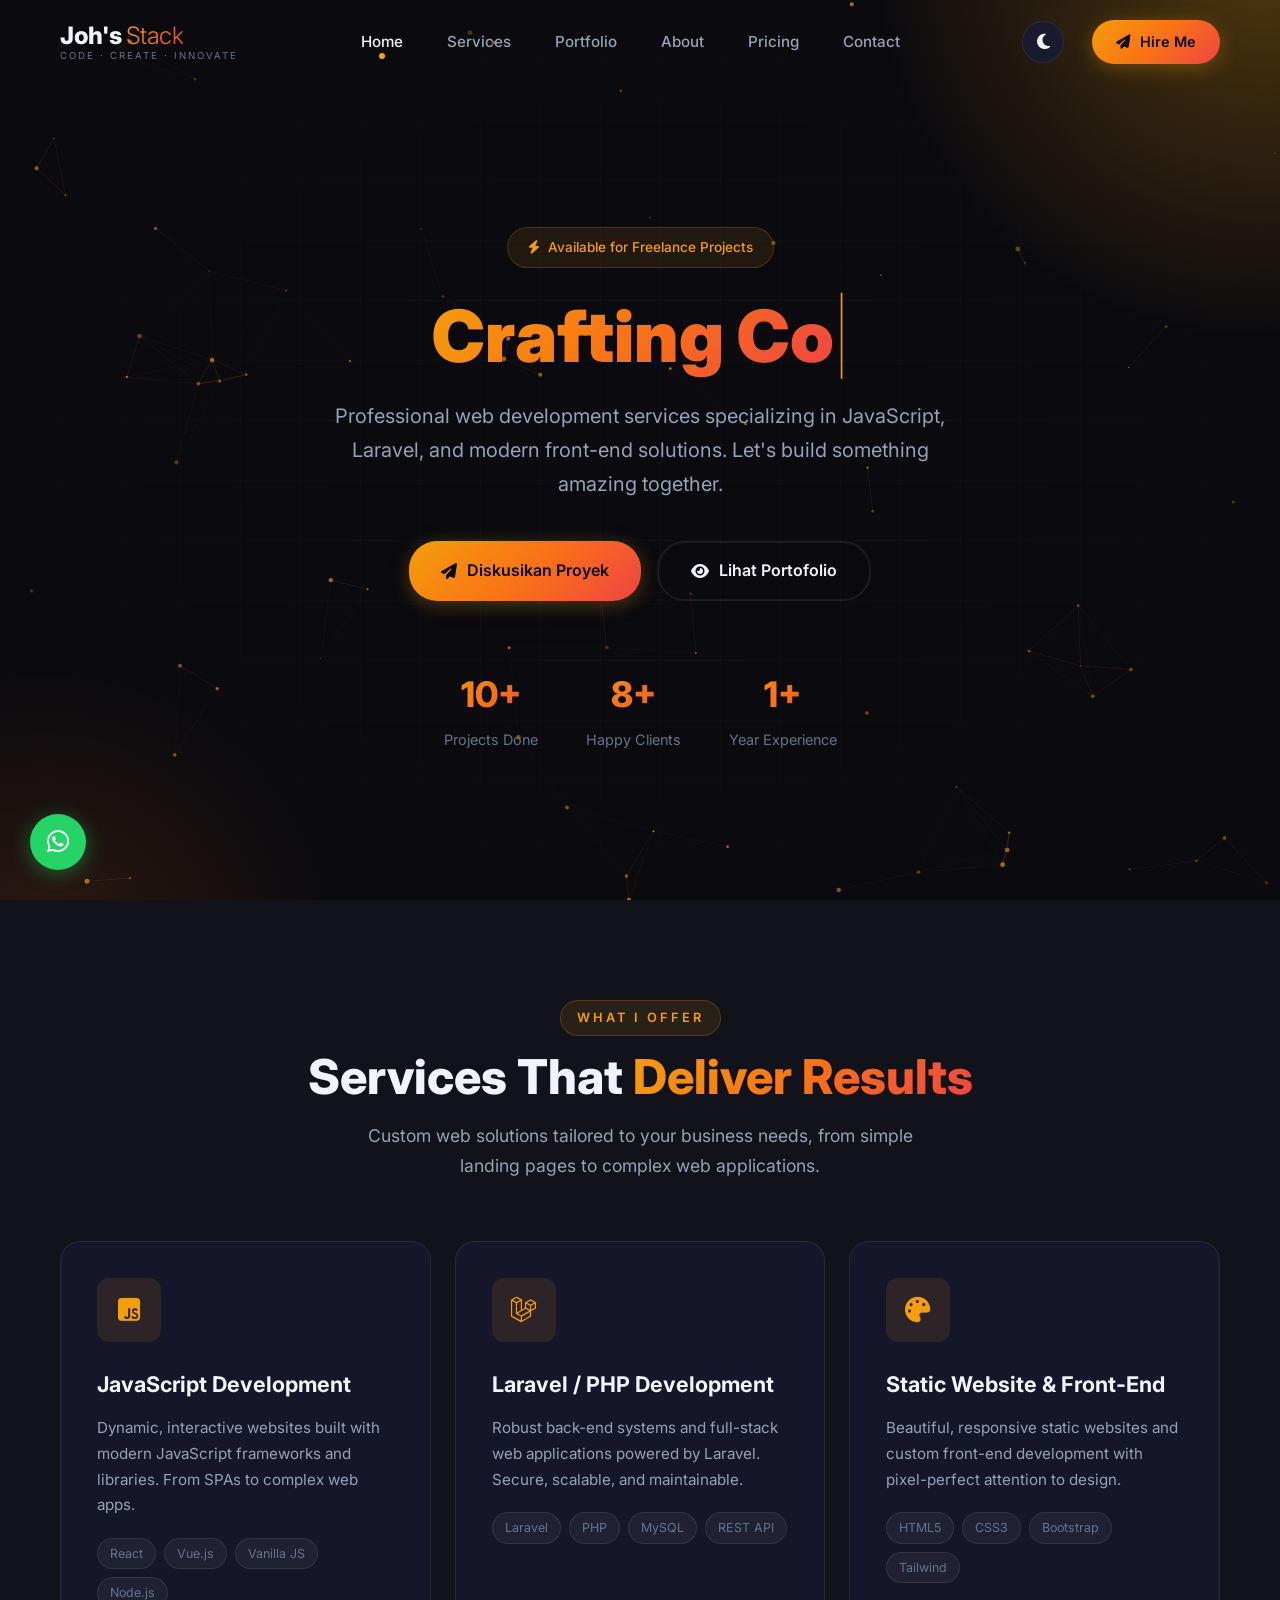
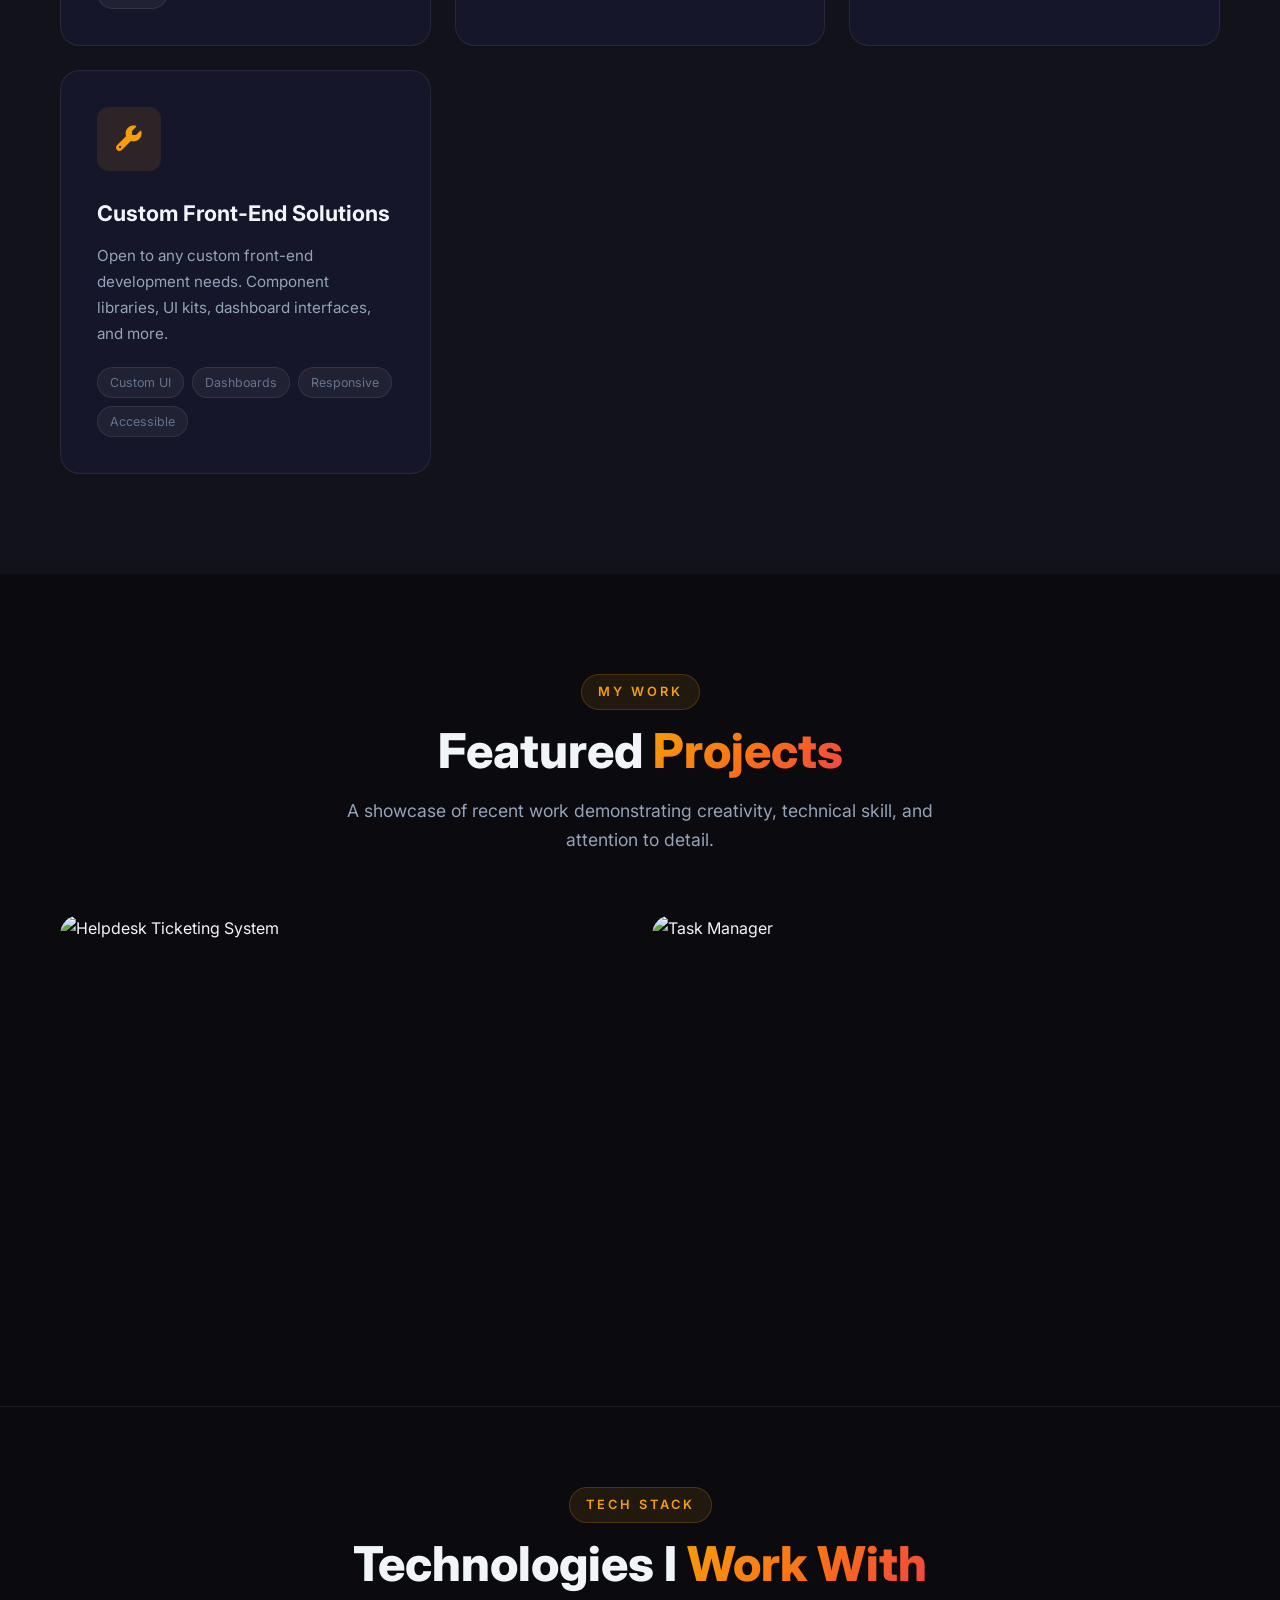
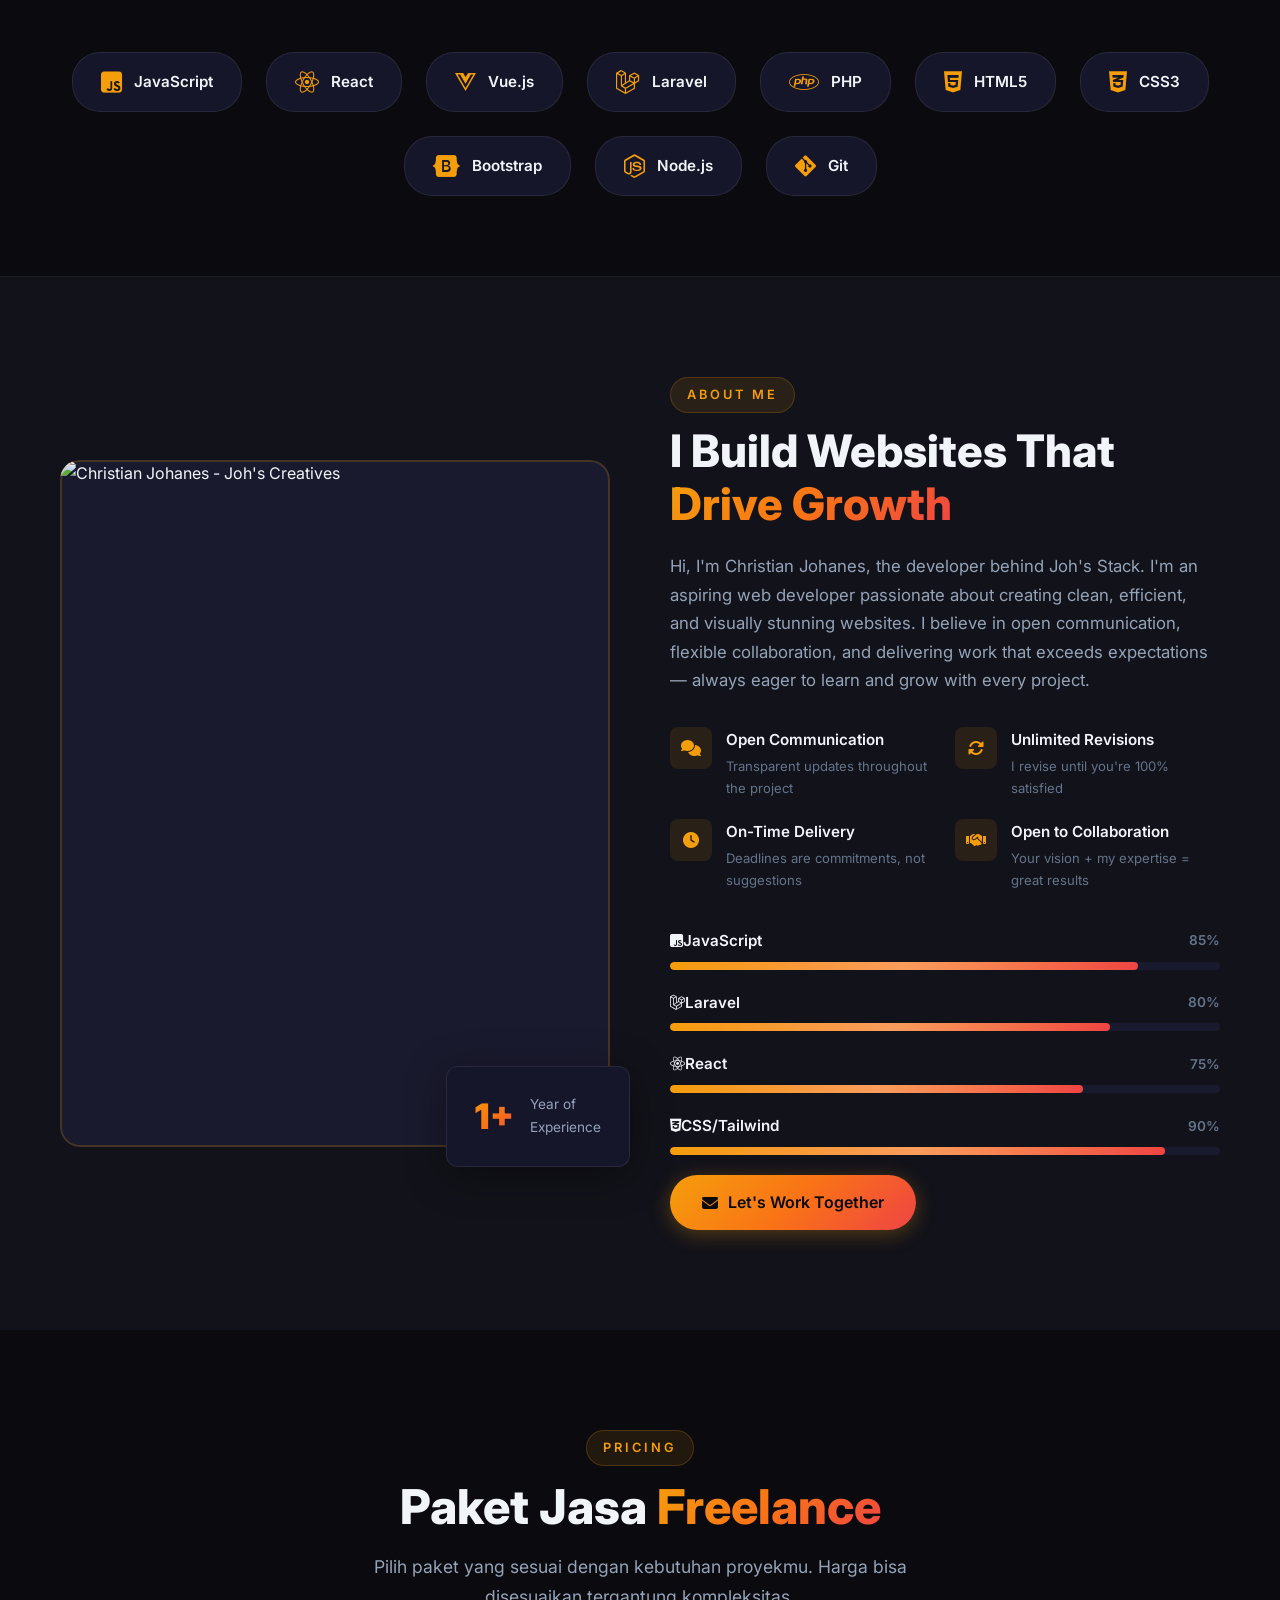
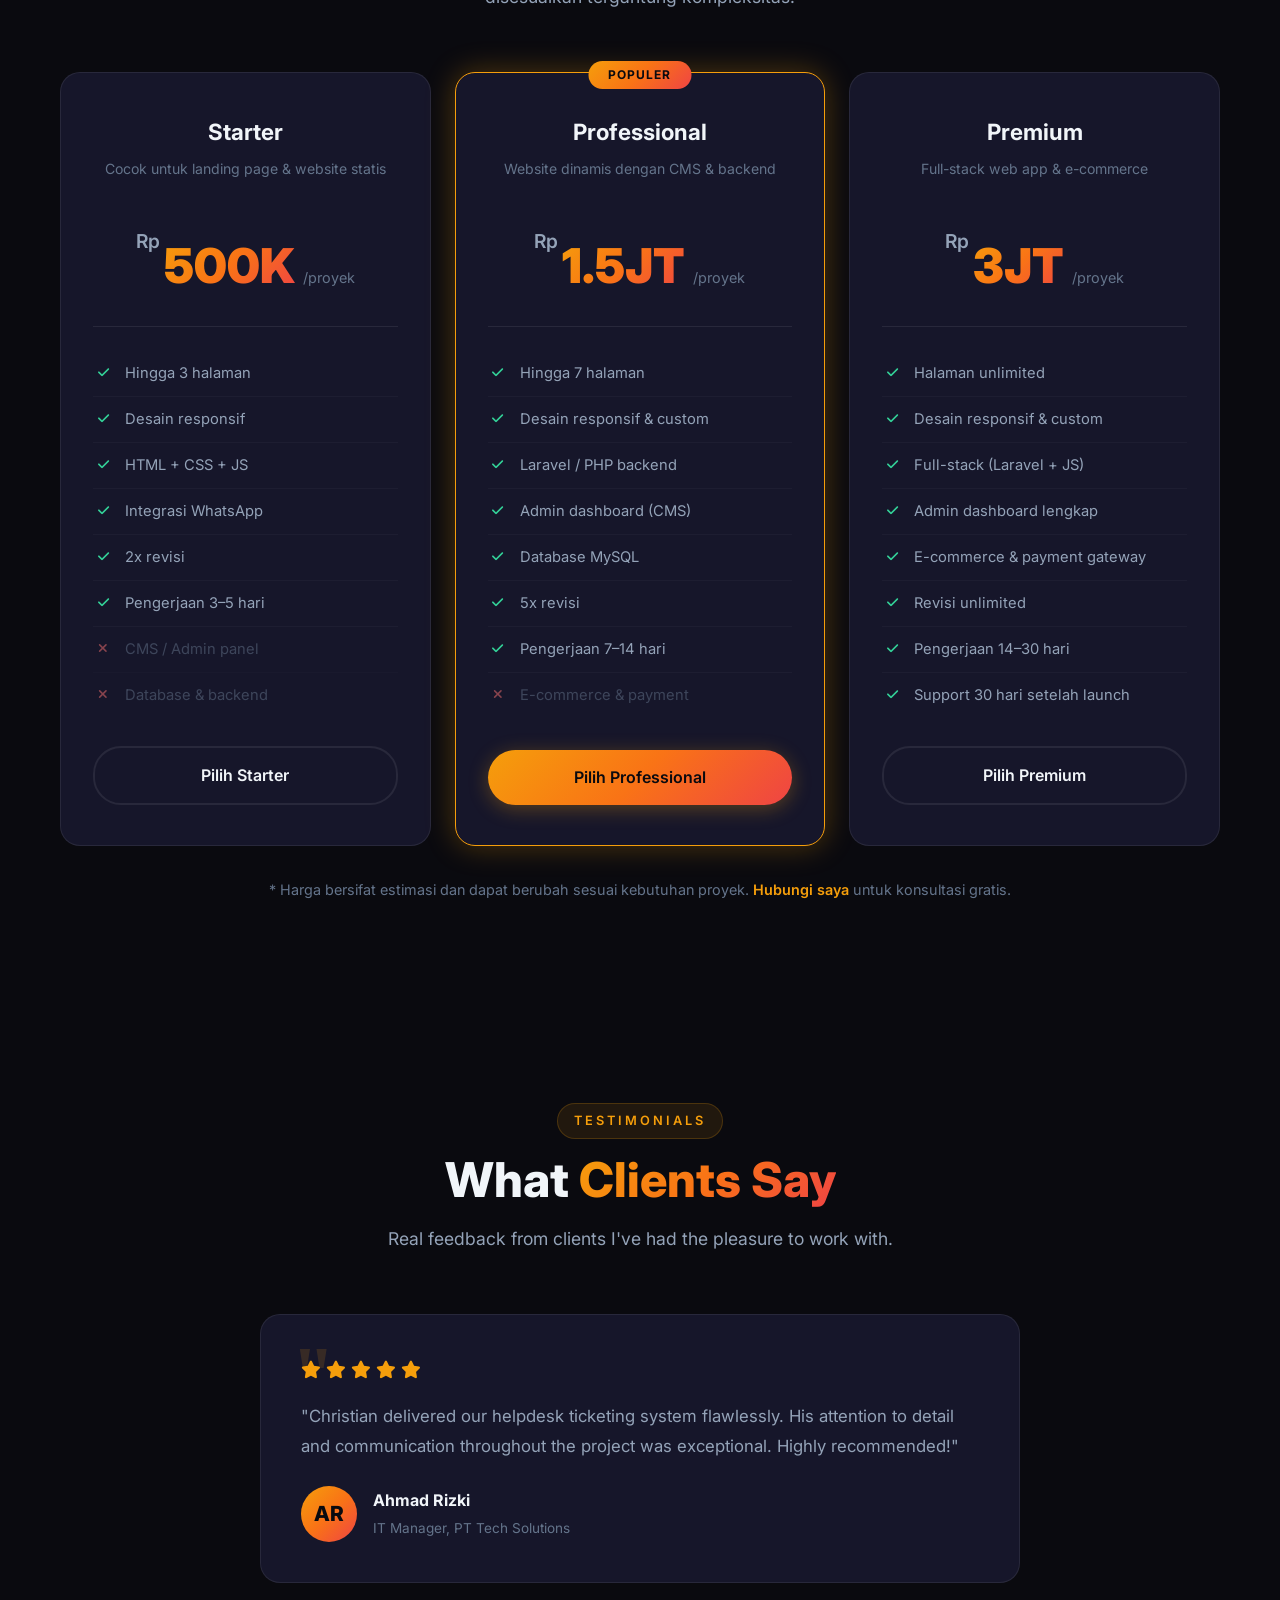
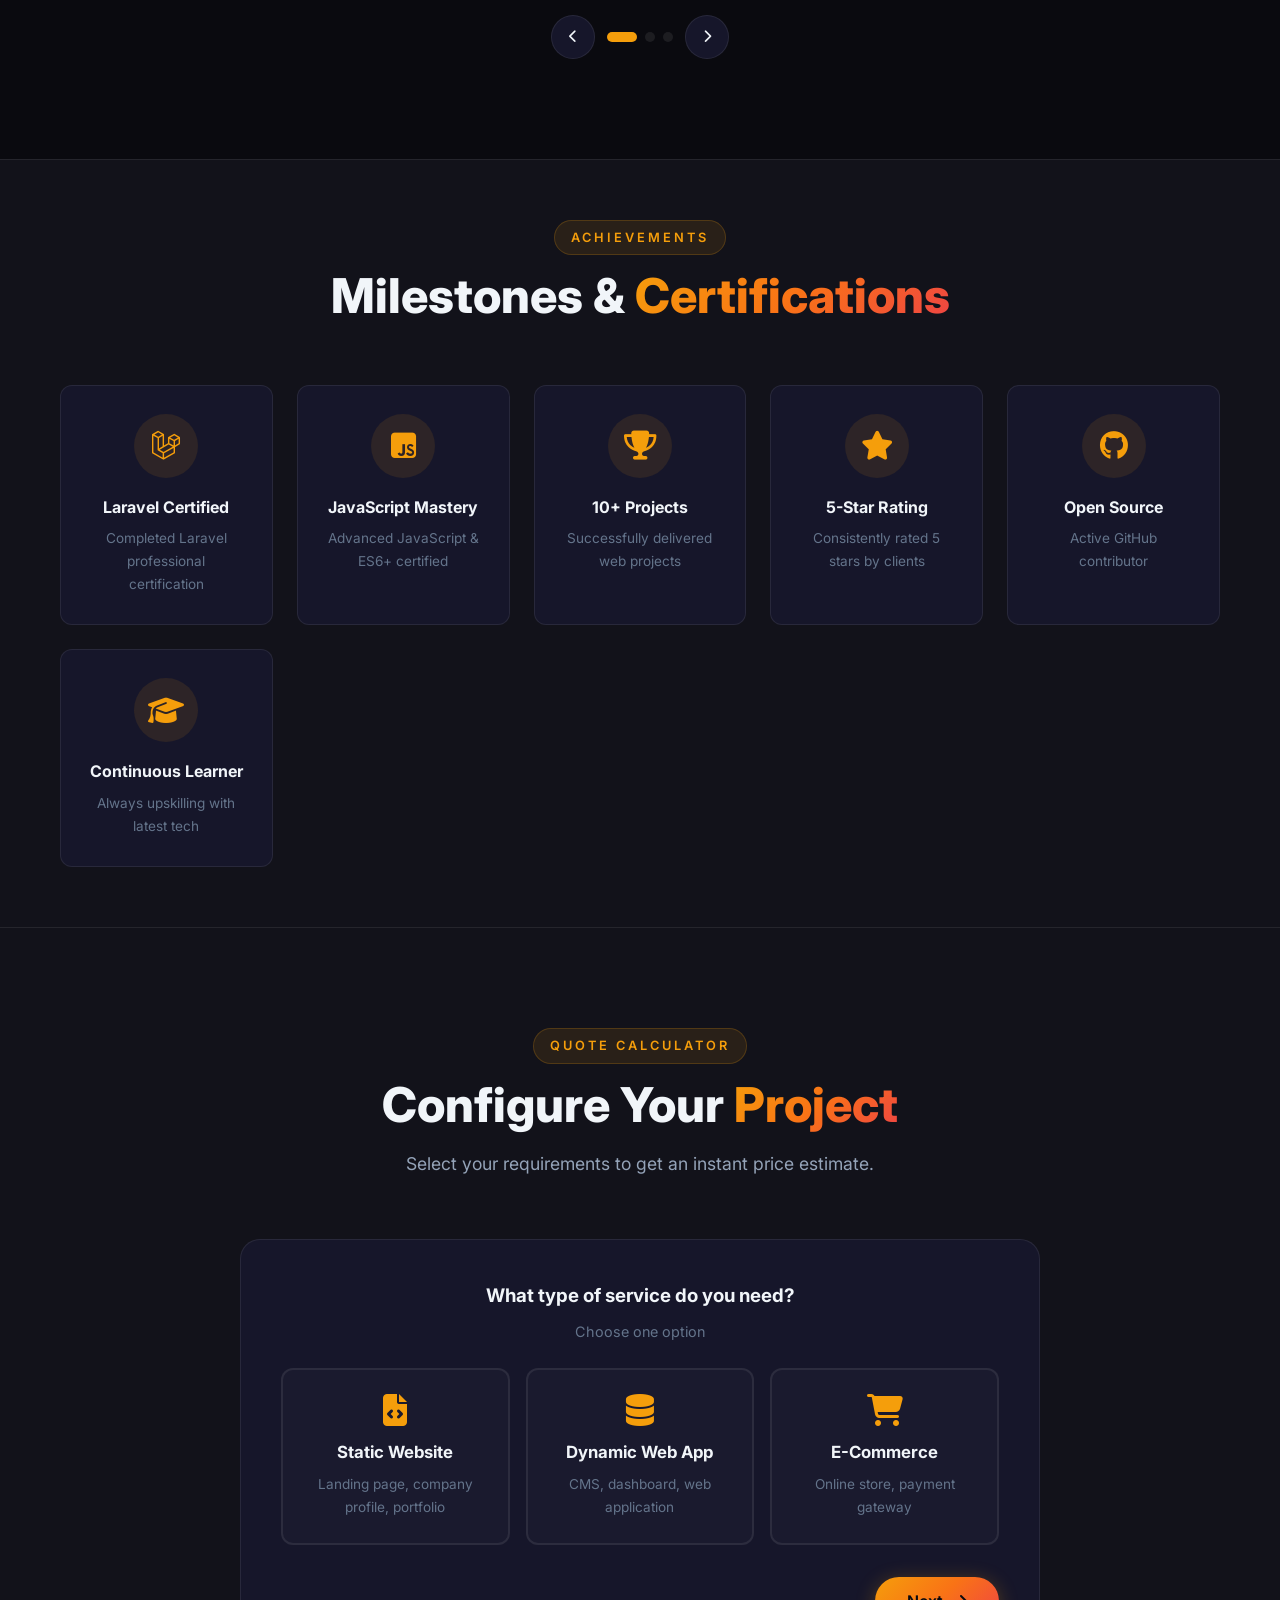
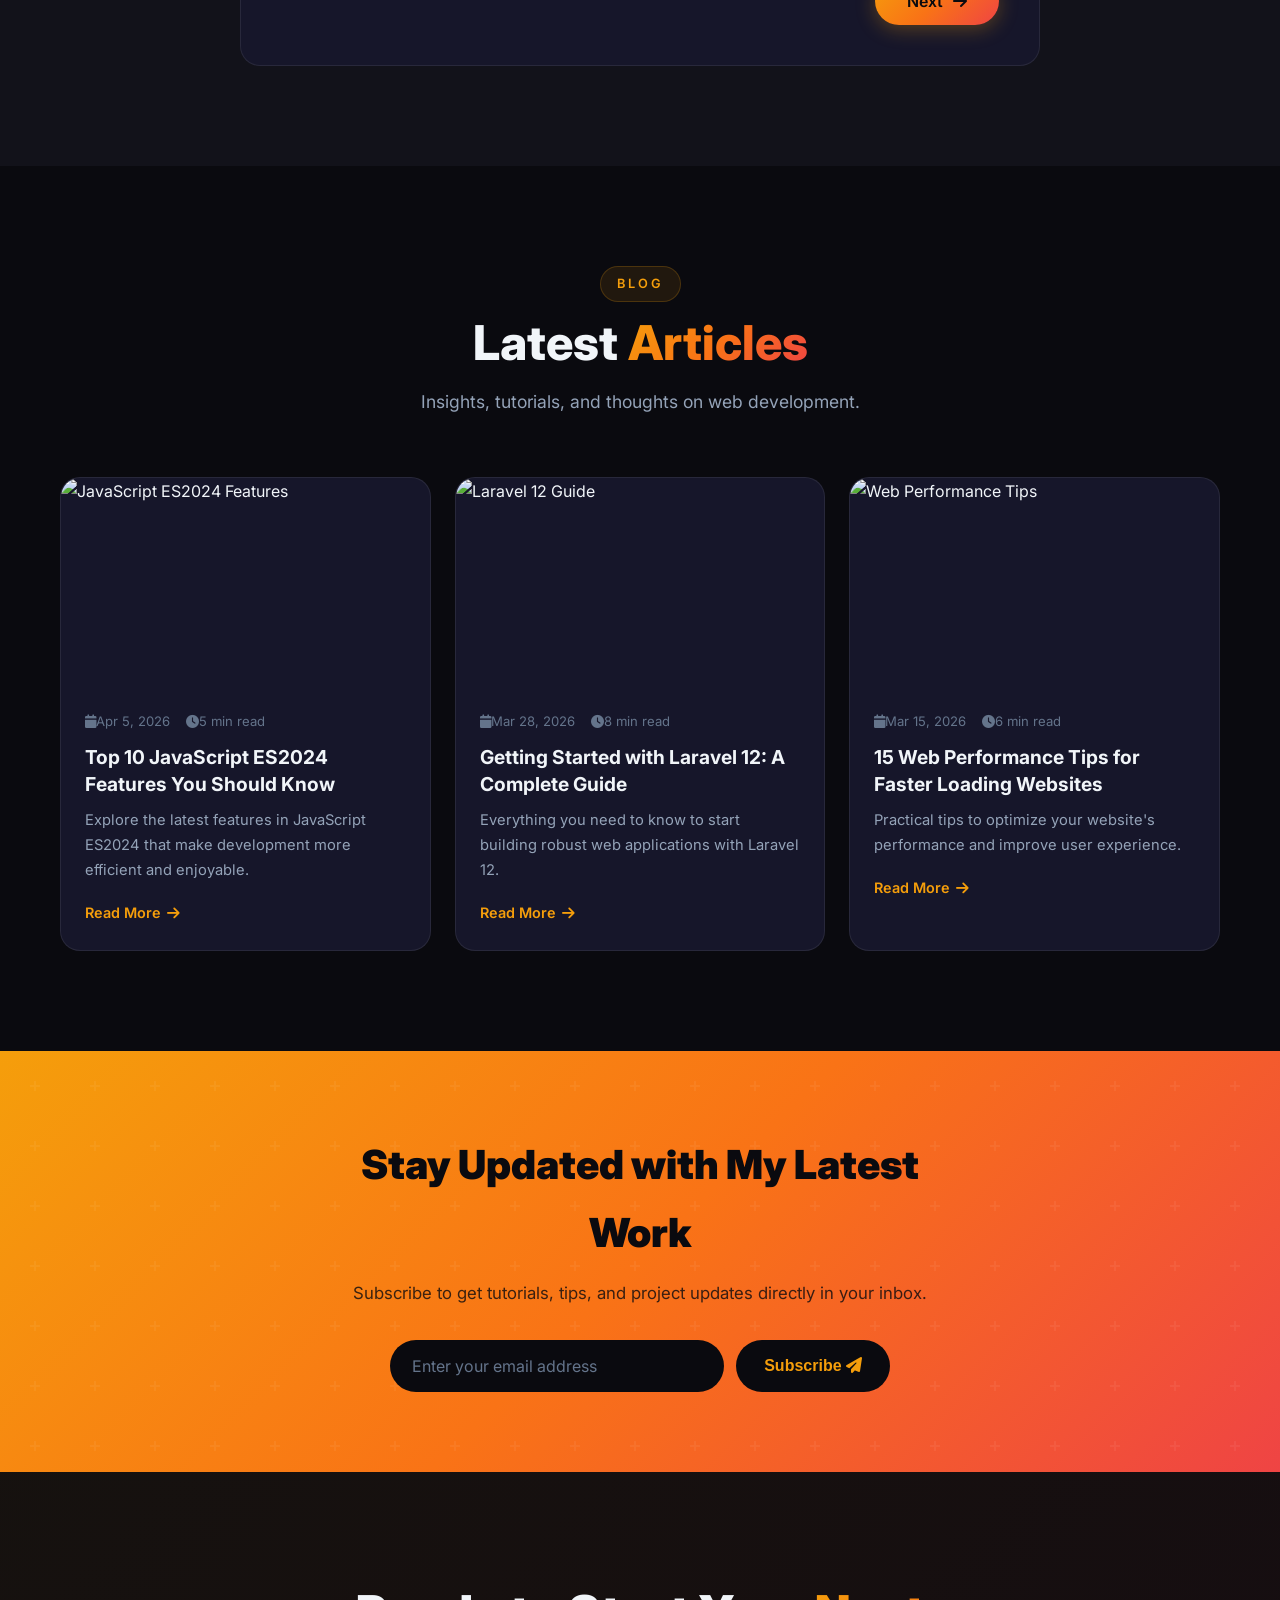
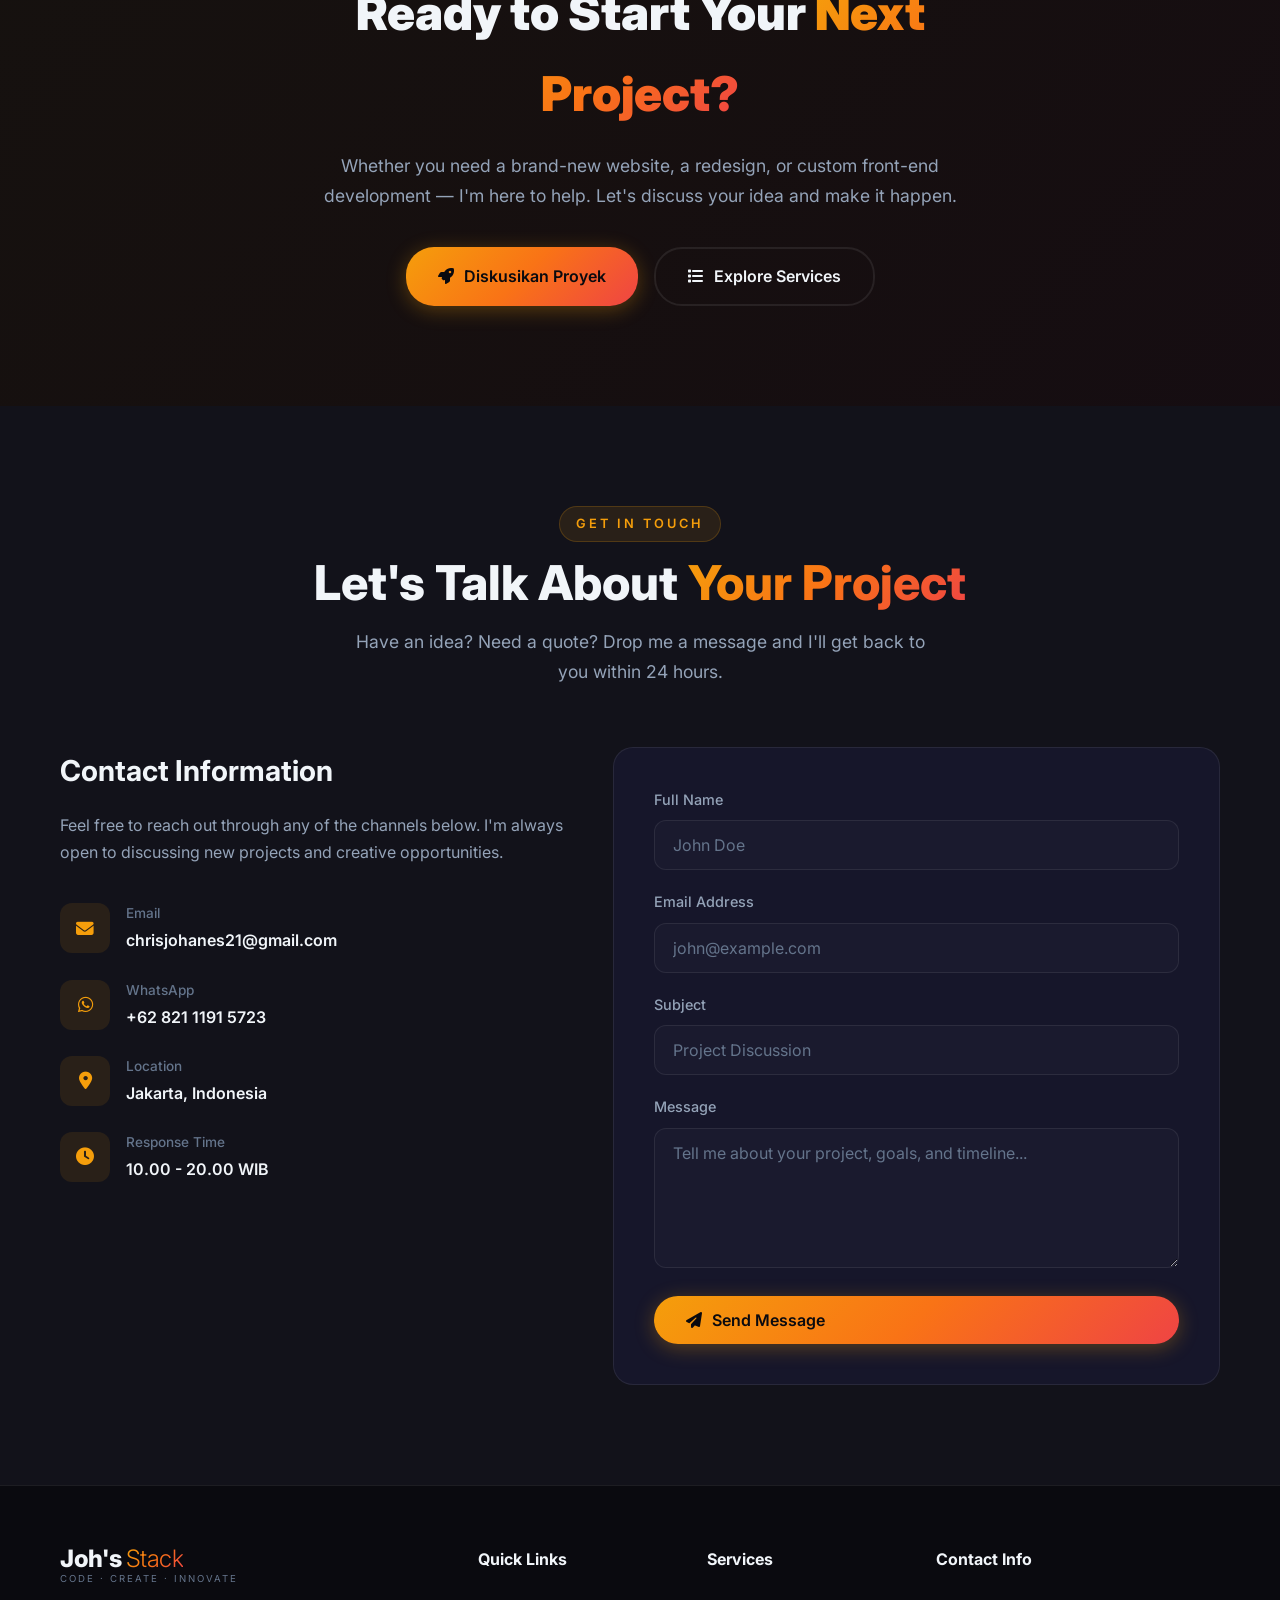
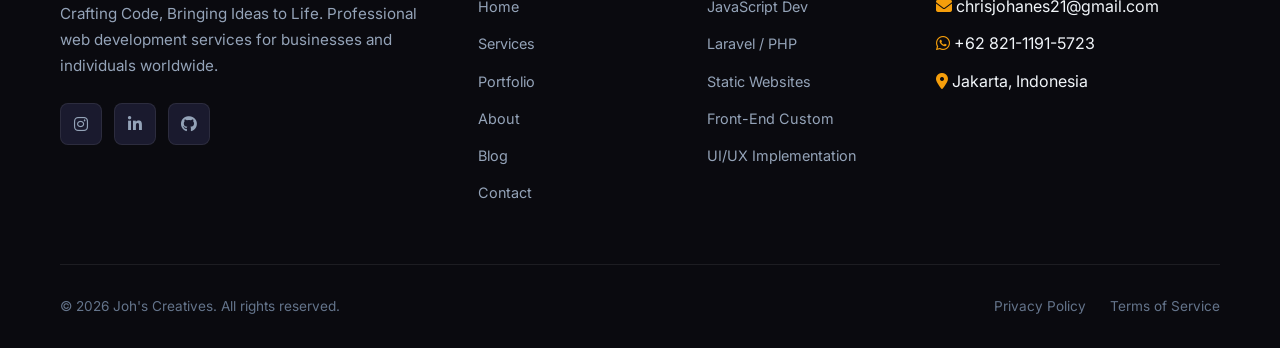
==== index.html @ f7feb5d0 "docs: update README to match current website features" ====
<!DOCTYPE html>
<html lang="en">
<head>
  <meta charset="UTF-8">
  <meta name="viewport" content="width=device-width, initial-scale=1.0">
  <title>Joh's Stack | Crafting Code, Bringing Ideas to Life</title>
  <link rel="icon" type="image/jpeg" href="Joh's Stack.jpg">
  
  <!-- SEO Meta Tags -->
  <meta name="description" content="Professional freelance web developer specializing in JavaScript, Laravel, PHP, HTML, CSS. Custom web solutions, responsive design, and full-stack development.">
  <meta name="keywords" content="web developer, javascript developer, laravel developer, php developer, freelance web developer, frontend developer, fullstack developer, jakarta">
  <meta name="author" content="Christian Johanes">
  <meta name="robots" content="index, follow">
  <link rel="canonical" href="https://johstack.com/">
  
  <!-- Open Graph Tags -->
  <meta property="og:type" content="website">
  <meta property="og:title" content="Joh's Stack | Professional Web Development Services">
  <meta property="og:description" content="Professional freelance web developer specializing in JavaScript, Laravel, PHP. Let's build something amazing together.">
  <meta property="og:image" content="https://johstack.com/Joh's Stack.jpg">
  <meta property="og:url" content="https://johstack.com/">
  <meta property="og:site_name" content="Joh's Stack">
  
  <!-- Twitter Card Tags -->
  <meta name="twitter:card" content="summary_large_image">
  <meta name="twitter:title" content="Joh's Stack | Professional Web Development Services">
  <meta name="twitter:description" content="Professional freelance web developer specializing in JavaScript, Laravel, PHP.">
  <meta name="twitter:image" content="https://johstack.com/Joh's Stack.jpg">
  
  <!-- Performance: Preload Critical Resources -->
  <link rel="preload" href="https://fonts.googleapis.com/css2?family=Inter:wght@300;400;500;600;700;800;900&family=Fira+Code:wght@400;500&display=swap" as="style">
  <link rel="preconnect" href="https://fonts.googleapis.com">
  <link rel="preconnect" href="https://fonts.gstatic.com" crossorigin>
  <link href="https://fonts.googleapis.com/css2?family=Inter:wght@300;400;500;600;700;800;900&family=Fira+Code:wght@400;500;600&display=swap" rel="stylesheet">
  <link rel="stylesheet" href="https://cdnjs.cloudflare.com/ajax/libs/font-awesome/6.5.1/css/all.min.css">
  
  <!-- Schema.org Structured Data -->
  <script type="application/ld+json">
  {
    "@context": "https://schema.org",
    "@type": "ProfessionalService",
    "name": "Joh's Stack",
    "description": "Professional web development services specializing in JavaScript, Laravel, and modern front-end solutions.",
    "url": "https://johstack.com/",
    "image": "https://johstack.com/Joh's Stack.jpg",
    "founder": {
      "@type": "Person",
      "name": "Christian Johanes"
    },
    "address": {
      "@type": "PostalAddress",
      "addressLocality": "Jakarta",
      "addressCountry": "ID"
    },
    "priceRange": "Rp500K - Rp3M+",
    "serviceType": ["Web Development", "JavaScript Development", "Laravel Development", "PHP Development"]
  }
  </script>
  
  <style>
    /* ========== PAGE LOADER ========== */
    .page-loader {
      position: fixed;
      inset: 0;
      background: var(--bg-primary);
      z-index: 99999;
      display: flex;
      align-items: center;
      justify-content: center;
      transition: opacity 0.5s ease, visibility 0.5s ease;
    }
    
    .page-loader.fade-out {
      opacity: 0;
      visibility: hidden;
    }
    
    .loader-spinner {
      width: 50px;
      height: 50px;
      border: 3px solid var(--border-color);
      border-top-color: var(--accent-primary);
      border-radius: 50%;
      animation: spin 0.8s linear infinite;
    }
    
    @keyframes spin {
      to { transform: rotate(360deg); }
    }
    
    /* ========== PROGRESS BAR ========== */
    .progress-bar {
      position: fixed;
      top: 0;
      left: 0;
      width: 0%;
      height: 3px;
      background: var(--accent-gradient);
      z-index: 10000;
      transition: width 0.3s ease;
    }
    /* ========== CSS VARIABLES ========== */
    :root {
      --bg-primary: #0a0a0f;
      --bg-secondary: #12121a;
      --bg-tertiary: #1a1a2e;
      --bg-card: #16162a;
      --accent-primary: #f59e0b;
      --accent-secondary: #f97316;
      --accent-gradient: linear-gradient(135deg, #f59e0b 0%, #f97316 50%, #ef4444 100%);
      --accent-glow: rgba(245, 158, 11, 0.3);
      --text-primary: #f1f5f9;
      --text-secondary: #94a3b8;
      --text-muted: #64748b;
      --border-color: rgba(255, 255, 255, 0.08);
      --border-hover: rgba(245, 158, 11, 0.4);
      --shadow-sm: 0 4px 20px rgba(0, 0, 0, 0.3);
      --shadow-md: 0 8px 40px rgba(0, 0, 0, 0.4);
      --shadow-lg: 0 20px 60px rgba(0, 0, 0, 0.5);
      --shadow-glow: 0 0 30px var(--accent-glow);
      --radius-sm: 8px;
      --radius-md: 12px;
      --radius-lg: 20px;
      --radius-xl: 28px;
      --transition: all 0.3s cubic-bezier(0.4, 0, 0.2, 1);
    }

    /* ========== LIGHT MODE VARIABLES ========== */
    [data-theme="light"] {
      --bg-primary: #f8f9fa;
      --bg-secondary: #ffffff;
      --bg-tertiary: #f1f3f5;
      --bg-card: #ffffff;
      --text-primary: #212529;
      --text-secondary: #495057;
      --text-muted: #868e96;
      --border-color: rgba(0, 0, 0, 0.1);
      --border-hover: rgba(245, 158, 11, 0.5);
      --shadow-sm: 0 4px 20px rgba(0, 0, 0, 0.08);
      --shadow-md: 0 8px 40px rgba(0, 0, 0, 0.12);
      --shadow-lg: 0 20px 60px rgba(0, 0, 0, 0.15);
    }

    [data-theme="light"] .navbar.scrolled {
      background: rgba(255, 255, 255, 0.98);
    }

    [data-theme="light"] .hero-bg::before {
      opacity: 0.3;
    }

    /* ========== RESET & BASE ========== */
    *, *::before, *::after {
      margin: 0;
      padding: 0;
      box-sizing: border-box;
    }

    html {
      scroll-behavior: smooth;
      scroll-padding-top: 80px;
    }

    body {
      font-family: 'Inter', -apple-system, BlinkMacSystemFont, sans-serif;
      background: var(--bg-primary);
      color: var(--text-primary);
      line-height: 1.7;
      overflow-x: hidden;
    }

    ::selection {
      background: var(--accent-primary);
      color: var(--bg-primary);
    }

    ::-webkit-scrollbar {
      width: 8px;
    }

    ::-webkit-scrollbar-track {
      background: var(--bg-secondary);
    }

    ::-webkit-scrollbar-thumb {
      background: var(--accent-primary);
      border-radius: 4px;
    }

    a {
      text-decoration: none;
      color: inherit;
      transition: var(--transition);
    }

    img {
      max-width: 100%;
      display: block;
    }

    ul {
      list-style: none;
    }

    /* ========== UTILITY CLASSES ========== */
    .container {
      width: 100%;
      max-width: 1200px;
      margin: 0 auto;
      padding: 0 20px;
    }

    .section {
      padding: 100px 0;
    }

    .section-header {
      text-align: center;
      margin-bottom: 60px;
    }

    .section-label {
      display: inline-block;
      font-size: 0.8rem;
      font-weight: 600;
      text-transform: uppercase;
      letter-spacing: 3px;
      color: var(--accent-primary);
      margin-bottom: 12px;
      padding: 6px 16px;
      background: rgba(245, 158, 11, 0.1);
      border: 1px solid rgba(245, 158, 11, 0.2);
      border-radius: 50px;
    }

    .section-title {
      font-size: clamp(2rem, 5vw, 3rem);
      font-weight: 800;
      line-height: 1.2;
      margin-bottom: 16px;
    }

    .section-subtitle {
      font-size: 1.1rem;
      color: var(--text-secondary);
      max-width: 600px;
      margin: 0 auto;
    }

    .gradient-text {
      background: var(--accent-gradient);
      -webkit-background-clip: text;
      background-clip: text;
      -webkit-text-fill-color: transparent;
    }

    .btn {
      display: inline-flex;
      align-items: center;
      gap: 10px;
      padding: 14px 32px;
      font-size: 1rem;
      font-weight: 600;
      border-radius: var(--radius-xl);
      border: none;
      cursor: pointer;
      transition: var(--transition);
      font-family: inherit;
    }

    .btn-primary {
      background: var(--accent-gradient);
      color: var(--bg-primary);
      box-shadow: 0 4px 20px var(--accent-glow);
    }

    .btn-primary:hover {
      transform: translateY(-3px);
      box-shadow: 0 8px 30px var(--accent-glow);
    }

    .btn-outline {
      background: transparent;
      color: var(--text-primary);
      border: 2px solid var(--border-color);
    }

    .btn-outline:hover {
      border-color: var(--accent-primary);
      color: var(--accent-primary);
      transform: translateY(-3px);
    }

    /* ========== NAVBAR ========== */
    .navbar {
      position: fixed;
      top: 0;
      left: 0;
      width: 100%;
      z-index: 1000;
      padding: 20px 0;
      transition: var(--transition);
      background: transparent;
    }

    .navbar.scrolled {
      background: rgba(10, 10, 15, 0.95);
      backdrop-filter: blur(20px);
      padding: 14px 0;
      border-bottom: 1px solid var(--border-color);
    }

    .navbar .container {
      display: flex;
      align-items: center;
      justify-content: space-between;
    }

    .nav-brand {
      display: flex;
      flex-direction: column;
      line-height: 1.1;
    }

    .nav-brand .brand-main {
      display: flex;
      align-items: baseline;
      gap: 4px;
    }

    .nav-brand .joh {
      font-size: 1.5rem;
      font-weight: 800;
      color: var(--text-primary);
      letter-spacing: -0.5px;
    }

    .nav-brand .stack {
      font-size: 1.5rem;
      font-weight: 300;
      background: var(--accent-gradient);
      -webkit-background-clip: text;
      background-clip: text;
      -webkit-text-fill-color: transparent;
      letter-spacing: -0.5px;
    }

    .nav-brand .tagline {
      font-size: 0.6rem;
      letter-spacing: 2px;
      color: var(--text-muted);
      text-transform: uppercase;
      margin-top: 2px;
    }

    .nav-links {
      display: flex;
      align-items: center;
      gap: 8px;
    }

    .nav-links a {
      padding: 8px 18px;
      font-size: 0.95rem;
      font-weight: 500;
      color: var(--text-secondary);
      border-radius: var(--radius-xl);
      position: relative;
    }

    .nav-links a:hover,
    .nav-links a.active {
      color: var(--text-primary);
    }

    .nav-links a.active::after {
      content: '';
      position: absolute;
      bottom: 4px;
      left: 50%;
      transform: translateX(-50%);
      width: 6px;
      height: 6px;
      background: var(--accent-primary);
      border-radius: 50%;
    }

    .nav-cta {
      margin-left: 16px;
    }

    .nav-cta .btn {
      padding: 10px 24px;
      font-size: 0.9rem;
    }

    .nav-toggle {
      display: none;
      background: none;
      border: none;
      color: var(--text-primary);
      font-size: 1.5rem;
      cursor: pointer;
    }

    /* ========== HERO SECTION ========== */
    .hero {
      min-height: 100vh;
      display: flex;
      align-items: center;
      position: relative;
      overflow: hidden;
      padding-top: 80px;
    }

    .hero-bg {
      position: absolute;
      inset: 0;
      z-index: 0;
    }

    .hero-bg::before {
      content: '';
      position: absolute;
      top: -50%;
      right: -30%;
      width: 800px;
      height: 800px;
      background: radial-gradient(circle, var(--accent-glow) 0%, transparent 70%);
      animation: pulse 8s ease-in-out infinite;
    }

    .hero-bg::after {
      content: '';
      position: absolute;
      bottom: -40%;
      left: -20%;
      width: 600px;
      height: 600px;
      background: radial-gradient(circle, rgba(249, 115, 22, 0.15) 0%, transparent 70%);
      animation: pulse 10s ease-in-out infinite reverse;
    }

    @keyframes pulse {
      0%, 100% { transform: scale(1); opacity: 0.5; }
      50% { transform: scale(1.2); opacity: 0.8; }
    }

    .hero-grid {
      position: absolute;
      inset: 0;
      background-image:
        linear-gradient(rgba(255, 255, 255, 0.02) 1px, transparent 1px),
        linear-gradient(90deg, rgba(255, 255, 255, 0.02) 1px, transparent 1px);
      background-size: 60px 60px;
      mask-image: radial-gradient(ellipse at center, black 30%, transparent 80%);
    }

    .hero .container {
      position: relative;
      z-index: 1;
    }

    .hero-content {
      max-width: 800px;
      margin: 0 auto;
      text-align: center;
    }

    .hero-badge {
      display: inline-flex;
      align-items: center;
      gap: 8px;
      padding: 8px 20px;
      background: rgba(245, 158, 11, 0.1);
      border: 1px solid rgba(245, 158, 11, 0.2);
      border-radius: 50px;
      font-size: 0.85rem;
      font-weight: 500;
      color: var(--accent-primary);
      margin-bottom: 28px;
      animation: fadeInDown 0.8s ease;
    }

    .hero-badge i {
      animation: sparkle 2s ease-in-out infinite;
    }

    @keyframes sparkle {
      0%, 100% { transform: scale(1) rotate(0deg); }
      50% { transform: scale(1.2) rotate(15deg); }
    }

    .hero-title {
      font-size: clamp(2.5rem, 7vw, 4.5rem);
      font-weight: 900;
      line-height: 1.1;
      margin-bottom: 24px;
      animation: fadeInUp 0.8s ease 0.2s both;
    }

    .hero-subtitle {
      font-size: clamp(1.05rem, 2.5vw, 1.25rem);
      color: var(--text-secondary);
      margin-bottom: 40px;
      max-width: 650px;
      margin-left: auto;
      margin-right: auto;
      animation: fadeInUp 0.8s ease 0.4s both;
    }

    .hero-buttons {
      display: flex;
      gap: 16px;
      justify-content: center;
      flex-wrap: wrap;
      animation: fadeInUp 0.8s ease 0.6s both;
    }

    .hero-stats {
      display: flex;
      justify-content: center;
      gap: 48px;
      margin-top: 64px;
      animation: fadeInUp 0.8s ease 0.8s both;
    }

    .hero-stat h3 {
      font-size: 2.2rem;
      font-weight: 800;
      background: var(--accent-gradient);
      -webkit-background-clip: text;
      background-clip: text;
      -webkit-text-fill-color: transparent;
    }

    .hero-stat p {
      font-size: 0.9rem;
      color: var(--text-muted);
      margin-top: 4px;
    }

    @keyframes fadeInUp {
      from { opacity: 0; transform: translateY(30px); }
      to { opacity: 1; transform: translateY(0); }
    }

    @keyframes fadeInDown {
      from { opacity: 0; transform: translateY(-20px); }
      to { opacity: 1; transform: translateY(0); }
    }

    /* ========== SERVICES SECTION ========== */
    .services {
      background: var(--bg-secondary);
    }

    .services-grid {
      display: grid;
      grid-template-columns: repeat(auto-fit, minmax(320px, 1fr));
      gap: 24px;
    }

    .service-card {
      background: var(--bg-card);
      border: 1px solid var(--border-color);
      border-radius: var(--radius-lg);
      padding: 36px;
      transition: var(--transition);
      position: relative;
      overflow: hidden;
    }

    .service-card::before {
      content: '';
      position: absolute;
      top: 0;
      left: 0;
      right: 0;
      height: 3px;
      background: var(--accent-gradient);
      opacity: 0;
      transition: var(--transition);
    }

    .service-card:hover {
      transform: translateY(-8px);
      border-color: var(--border-hover);
      box-shadow: var(--shadow-glow);
    }

    .service-card:hover::before {
      opacity: 1;
    }

    .service-icon {
      width: 64px;
      height: 64px;
      display: flex;
      align-items: center;
      justify-content: center;
      background: rgba(245, 158, 11, 0.1);
      border-radius: var(--radius-md);
      font-size: 1.6rem;
      color: var(--accent-primary);
      margin-bottom: 24px;
      transition: var(--transition);
    }

    .service-card:hover .service-icon {
      background: var(--accent-gradient);
      color: var(--bg-primary);
      transform: scale(1.1);
    }

    .service-card h3 {
      font-size: 1.35rem;
      font-weight: 700;
      margin-bottom: 12px;
    }

    .service-card p {
      color: var(--text-secondary);
      font-size: 0.95rem;
      margin-bottom: 20px;
    }

    .service-tags {
      display: flex;
      flex-wrap: wrap;
      gap: 8px;
    }

    .service-tag {
      padding: 4px 12px;
      background: rgba(255, 255, 255, 0.05);
      border-radius: 50px;
      font-size: 0.78rem;
      color: var(--text-muted);
      border: 1px solid var(--border-color);
    }

    /* ========== PORTFOLIO SECTION ========== */
    .portfolio-grid {
      display: grid;
      grid-template-columns: repeat(auto-fit, minmax(300px, 1fr));
      gap: 24px;
    }

    .portfolio-card {
      position: relative;
      border-radius: var(--radius-lg);
      overflow: hidden;
      aspect-ratio: 16 / 11;
      cursor: pointer;
      group: true;
    }

    .portfolio-card img {
      width: 100%;
      height: 100%;
      object-fit: cover;
      transition: var(--transition);
    }

    .portfolio-card:hover img {
      transform: scale(1.08);
    }

    .portfolio-overlay {
      position: absolute;
      inset: 0;
      background: linear-gradient(to top, rgba(10, 10, 15, 0.95) 0%, rgba(10, 10, 15, 0.4) 50%, transparent 100%);
      display: flex;
      flex-direction: column;
      justify-content: flex-end;
      padding: 28px;
      opacity: 0;
      transition: var(--transition);
    }

    .portfolio-card:hover .portfolio-overlay {
      opacity: 1;
    }

    .portfolio-category {
      display: inline-block;
      padding: 4px 14px;
      background: var(--accent-primary);
      color: var(--bg-primary);
      font-size: 0.75rem;
      font-weight: 600;
      border-radius: 50px;
      margin-bottom: 10px;
      width: fit-content;
    }

    .portfolio-overlay h3 {
      font-size: 1.3rem;
      font-weight: 700;
      margin-bottom: 6px;
    }

    .portfolio-overlay p {
      font-size: 0.9rem;
      color: var(--text-secondary);
      margin-bottom: 14px;
    }

    .portfolio-link {
      display: inline-flex;
      align-items: center;
      gap: 8px;
      color: var(--accent-primary);
      font-weight: 600;
      font-size: 0.9rem;
    }

    .portfolio-link:hover {
      gap: 12px;
    }

    /* ========== ABOUT SECTION ========== */
    .about {
      background: var(--bg-secondary);
    }

    .about-grid {
      display: grid;
      grid-template-columns: 1fr 1fr;
      gap: 60px;
      align-items: center;
    }

    .about-image {
      position: relative;
    }

    .about-image-wrapper {
      position: relative;
      border-radius: var(--radius-lg);
      overflow: hidden;
      aspect-ratio: 4 / 5;
      background: var(--bg-tertiary);
    }

    .about-image-wrapper img {
      width: 100%;
      height: 100%;
      object-fit: cover;
      display: block;
    }

    .about-image-wrapper::after {
      content: '';
      position: absolute;
      inset: 0;
      border: 2px solid var(--border-hover);
      border-radius: var(--radius-lg);
      opacity: 0.5;
      pointer-events: none;
    }

    .about-float-card {
      position: absolute;
      bottom: -20px;
      right: -20px;
      background: var(--bg-card);
      border: 1px solid var(--border-color);
      border-radius: var(--radius-md);
      padding: 20px 28px;
      display: flex;
      align-items: center;
      gap: 16px;
      box-shadow: var(--shadow-md);
    }

    .about-float-card .number {
      font-size: 2.2rem;
      font-weight: 900;
      background: var(--accent-gradient);
      -webkit-background-clip: text;
      background-clip: text;
      -webkit-text-fill-color: transparent;
    }

    .about-float-card .label {
      font-size: 0.85rem;
      color: var(--text-secondary);
    }

    .about-content h2 {
      font-size: clamp(2rem, 4vw, 2.8rem);
      font-weight: 800;
      line-height: 1.2;
      margin-bottom: 20px;
    }

    .about-content > p {
      color: var(--text-secondary);
      font-size: 1.05rem;
      margin-bottom: 32px;
    }

    .about-features {
      display: grid;
      grid-template-columns: 1fr 1fr;
      gap: 20px;
      margin-bottom: 36px;
    }

    .about-feature {
      display: flex;
      align-items: flex-start;
      gap: 14px;
    }

    .about-feature-icon {
      width: 42px;
      height: 42px;
      min-width: 42px;
      display: flex;
      align-items: center;
      justify-content: center;
      background: rgba(245, 158, 11, 0.1);
      border-radius: var(--radius-sm);
      color: var(--accent-primary);
      font-size: 1rem;
    }

    .about-feature h4 {
      font-size: 0.95rem;
      font-weight: 600;
      margin-bottom: 2px;
    }

    .about-feature p {
      font-size: 0.82rem;
      color: var(--text-muted);
    }

    /* ========== TECH STACK ========== */
    .tech-stack {
      padding: 80px 0;
      border-top: 1px solid var(--border-color);
      border-bottom: 1px solid var(--border-color);
    }

    .tech-grid {
      display: flex;
      flex-wrap: wrap;
      justify-content: center;
      gap: 24px;
    }

    .tech-item {
      display: flex;
      align-items: center;
      gap: 12px;
      padding: 16px 28px;
      background: var(--bg-card);
      border: 1px solid var(--border-color);
      border-radius: var(--radius-xl);
      transition: var(--transition);
    }

    .tech-item:hover {
      border-color: var(--border-hover);
      transform: translateY(-4px);
      box-shadow: var(--shadow-glow);
    }

    .tech-item i {
      font-size: 1.5rem;
      color: var(--accent-primary);
    }

    .tech-item span {
      font-weight: 600;
      font-size: 0.95rem;
    }

    /* ========== CONTACT SECTION ========== */
    .contact {
      background: var(--bg-secondary);
    }

    .contact-grid {
      display: grid;
      grid-template-columns: 1fr 1.2fr;
      gap: 48px;
    }

    .contact-info h3 {
      font-size: 1.8rem;
      font-weight: 700;
      margin-bottom: 16px;
    }

    .contact-info > p {
      color: var(--text-secondary);
      margin-bottom: 36px;
    }

    .contact-details {
      display: flex;
      flex-direction: column;
      gap: 24px;
    }

    .contact-detail {
      display: flex;
      align-items: center;
      gap: 16px;
    }

    .contact-detail-icon {
      width: 50px;
      height: 50px;
      min-width: 50px;
      display: flex;
      align-items: center;
      justify-content: center;
      background: rgba(245, 158, 11, 0.1);
      border-radius: var(--radius-md);
      color: var(--accent-primary);
      font-size: 1.1rem;
    }

    .contact-detail h4 {
      font-size: 0.85rem;
      font-weight: 500;
      color: var(--text-muted);
      margin-bottom: 2px;
    }

    .contact-detail p {
      font-weight: 600;
      font-size: 1rem;
    }

    .contact-form-wrapper {
      background: var(--bg-card);
      border: 1px solid var(--border-color);
      border-radius: var(--radius-lg);
      padding: 40px;
    }

    .form-group {
      margin-bottom: 20px;
    }

    .form-group label {
      display: block;
      font-size: 0.9rem;
      font-weight: 500;
      margin-bottom: 8px;
      color: var(--text-secondary);
    }

    .form-group input,
    .form-group textarea {
      width: 100%;
      padding: 14px 18px;
      background: var(--bg-tertiary);
      border: 1px solid var(--border-color);
      border-radius: var(--radius-md);
      color: var(--text-primary);
      font-family: inherit;
      font-size: 1rem;
      transition: var(--transition);
    }

    .form-group input:focus,
    .form-group textarea:focus {
      outline: none;
      border-color: var(--accent-primary);
      box-shadow: 0 0 0 3px var(--accent-glow);
    }

    .form-group input::placeholder,
    .form-group textarea::placeholder {
      color: var(--text-muted);
    }

    .form-group textarea {
      min-height: 140px;
      resize: vertical;
    }

    .form-submit {
      width: 100%;
    }

    /* ========== PRICING SECTION ========== */
    .pricing {
      background: var(--bg-primary);
    }

    .pricing-grid {
      display: grid;
      grid-template-columns: repeat(3, 1fr);
      gap: 24px;
      align-items: stretch;
    }

    .pricing-card {
      background: var(--bg-card);
      border: 1px solid var(--border-color);
      border-radius: var(--radius-lg);
      padding: 40px 32px;
      display: flex;
      flex-direction: column;
      transition: var(--transition);
      position: relative;
    }

    .pricing-card:hover {
      transform: translateY(-8px);
      border-color: var(--border-hover);
      box-shadow: var(--shadow-md);
    }

    .pricing-card.featured {
      border-color: var(--accent-primary);
      box-shadow: var(--shadow-glow);
      transform: scale(1.04);
    }

    .pricing-card.featured:hover {
      transform: scale(1.04) translateY(-8px);
      box-shadow: var(--shadow-lg);
    }

    .pricing-badge {
      position: absolute;
      top: -12px;
      left: 50%;
      transform: translateX(-50%);
      background: var(--accent-gradient);
      color: var(--bg-primary);
      font-size: 0.75rem;
      font-weight: 700;
      padding: 4px 20px;
      border-radius: 50px;
      text-transform: uppercase;
      letter-spacing: 1px;
    }

    .pricing-header {
      text-align: center;
      margin-bottom: 24px;
    }

    .pricing-header h3 {
      font-size: 1.4rem;
      font-weight: 700;
      margin-bottom: 6px;
    }

    .pricing-header .pricing-desc {
      font-size: 0.88rem;
      color: var(--text-muted);
    }

    .pricing-price {
      text-align: center;
      padding: 20px 0;
      margin-bottom: 24px;
      border-bottom: 1px solid var(--border-color);
    }

    .pricing-price .currency {
      font-size: 1.2rem;
      font-weight: 600;
      color: var(--text-secondary);
      vertical-align: top;
    }

    .pricing-price .amount {
      font-size: 3rem;
      font-weight: 900;
      background: var(--accent-gradient);
      -webkit-background-clip: text;
      background-clip: text;
      -webkit-text-fill-color: transparent;
    }

    .pricing-price .period {
      font-size: 0.9rem;
      color: var(--text-muted);
      margin-left: 4px;
    }

    .pricing-features {
      flex: 1;
      margin-bottom: 28px;
    }

    .pricing-features li {
      display: flex;
      align-items: center;
      gap: 12px;
      padding: 10px 0;
      font-size: 0.92rem;
      color: var(--text-secondary);
      border-bottom: 1px solid rgba(255, 255, 255, 0.03);
    }

    .pricing-features li:last-child {
      border-bottom: none;
    }

    .pricing-features li i {
      font-size: 0.8rem;
      width: 20px;
      text-align: center;
      flex-shrink: 0;
    }

    .pricing-features li .fa-check {
      color: #34d399;
    }

    .pricing-features li .fa-times {
      color: #f87171;
    }

    .pricing-features li.disabled {
      color: var(--text-muted);
      opacity: 0.5;
    }

    .pricing-btn {
      width: 100%;
      justify-content: center;
      padding: 14px 28px;
    }

    .pricing-note {
      text-align: center;
      color: var(--text-muted);
      font-size: 0.9rem;
      margin-top: 32px;
    }

    /* ========== CTA SECTION ========== */
    .cta {
      padding: 100px 0;
      position: relative;
      overflow: hidden;
    }

    .cta-bg {
      position: absolute;
      inset: 0;
      background: var(--accent-gradient);
      opacity: 0.05;
    }

    .cta-content {
      position: relative;
      z-index: 1;
      text-align: center;
      max-width: 700px;
      margin: 0 auto;
    }

    .cta-content h2 {
      font-size: clamp(2rem, 5vw, 3rem);
      font-weight: 900;
      margin-bottom: 16px;
    }

    .cta-content p {
      font-size: 1.1rem;
      color: var(--text-secondary);
      margin-bottom: 36px;
    }

    .cta-buttons {
      display: flex;
      gap: 16px;
      justify-content: center;
      flex-wrap: wrap;
    }

    /* ========== FOOTER ========== */
    .footer {
      background: var(--bg-primary);
      border-top: 1px solid var(--border-color);
      padding: 60px 0 30px;
    }

    .footer-grid {
      display: grid;
      grid-template-columns: 2fr 1fr 1fr 1.5fr;
      gap: 40px;
      margin-bottom: 48px;
    }

    .footer-brand p {
      color: var(--text-secondary);
      margin: 16px 0 24px;
      font-size: 0.95rem;
    }

    .footer-social {
      display: flex;
      gap: 12px;
    }

    .footer-social a {
      width: 42px;
      height: 42px;
      display: flex;
      align-items: center;
      justify-content: center;
      background: var(--bg-tertiary);
      border: 1px solid var(--border-color);
      border-radius: var(--radius-sm);
      color: var(--text-secondary);
      transition: var(--transition);
    }

    .footer-social a:hover {
      background: var(--accent-primary);
      border-color: var(--accent-primary);
      color: var(--bg-primary);
      transform: translateY(-3px);
    }

    .footer-col h4 {
      font-size: 1rem;
      font-weight: 700;
      margin-bottom: 20px;
    }

    .footer-col ul li {
      margin-bottom: 10px;
    }

    .footer-col ul li a {
      color: var(--text-secondary);
      font-size: 0.9rem;
    }

    .footer-col ul li a:hover {
      color: var(--accent-primary);
      padding-left: 6px;
    }

    .footer-bottom {
      padding-top: 30px;
      border-top: 1px solid var(--border-color);
      display: flex;
      justify-content: space-between;
      align-items: center;
      flex-wrap: wrap;
      gap: 16px;
    }

    .footer-bottom p {
      color: var(--text-muted);
      font-size: 0.85rem;
    }

    .footer-bottom-links {
      display: flex;
      gap: 24px;
    }

    .footer-bottom-links a {
      color: var(--text-muted);
      font-size: 0.85rem;
    }

    .footer-bottom-links a:hover {
      color: var(--accent-primary);
    }

    /* ========== SCROLL TO TOP ========== */
    .scroll-top {
      position: fixed;
      bottom: 30px;
      right: 30px;
      width: 48px;
      height: 48px;
      display: flex;
      align-items: center;
      justify-content: center;
      background: var(--accent-gradient);
      color: var(--bg-primary);
      border: none;
      border-radius: 50%;
      font-size: 1.1rem;
      cursor: pointer;
      opacity: 0;
      visibility: hidden;
      transform: translateY(20px);
      transition: var(--transition);
      z-index: 999;
      box-shadow: var(--shadow-glow);
    }

    .scroll-top.visible {
      opacity: 1;
      visibility: visible;
      transform: translateY(0);
    }

    .scroll-top:hover {
      transform: translateY(-4px);
    }

    /* ========== WHATSAPP FLOAT ========== */
    .whatsapp-float {
      position: fixed;
      bottom: 30px;
      left: 30px;
      width: 56px;
      height: 56px;
      display: flex;
      align-items: center;
      justify-content: center;
      background: #25d366;
      color: #fff;
      border: none;
      border-radius: 50%;
      font-size: 1.6rem;
      cursor: pointer;
      z-index: 999;
      box-shadow: 0 4px 20px rgba(37, 211, 102, 0.4);
      transition: var(--transition);
      text-decoration: none;
    }

    .whatsapp-float:hover {
      transform: scale(1.1);
      box-shadow: 0 6px 30px rgba(37, 211, 102, 0.6);
      color: #fff;
    }

    .whatsapp-float .wa-tooltip {
      position: absolute;
      left: 70px;
      background: #fff;
      color: #333;
      padding: 8px 16px;
      border-radius: 8px;
      font-size: 0.85rem;
      font-weight: 600;
      white-space: nowrap;
      box-shadow: 0 4px 15px rgba(0,0,0,0.15);
      opacity: 0;
      transform: translateX(-10px);
      transition: var(--transition);
      pointer-events: none;
    }

    .whatsapp-float .wa-tooltip::before {
      content: '';
      position: absolute;
      left: -6px;
      top: 50%;
      transform: translateY(-50%);
      border: 6px solid transparent;
      border-right-color: #fff;
    }

    .whatsapp-float:hover .wa-tooltip {
      opacity: 1;
      transform: translateX(0);
    }

    /* ========== ANIMATIONS ON SCROLL ========== */
    .reveal {
      opacity: 0;
      transform: translateY(40px);
      transition: opacity 0.7s ease, transform 0.7s ease;
    }

    .reveal.active {
      opacity: 1;
      transform: translateY(0);
    }

    /* ========== RESPONSIVE ========== */
    @media (max-width: 1024px) {
      .about-grid {
        gap: 40px;
      }

      .footer-grid {
        grid-template-columns: 1fr 1fr;
      }
    }

    @media (max-width: 768px) {
      .section {
        padding: 70px 0;
      }

      .nav-links {
        position: fixed;
        top: 0;
        right: -100%;
        width: 280px;
        height: 100vh;
        background: var(--bg-secondary);
        flex-direction: column;
        align-items: flex-start;
        padding: 100px 30px 30px;
        gap: 4px;
        transition: var(--transition);
        border-left: 1px solid var(--border-color);
      }

      .nav-links.open {
        right: 0;
      }

      .nav-links a {
        width: 100%;
        padding: 12px 18px;
      }

      .nav-cta {
        margin-left: 0;
        margin-top: 16px;
        width: 100%;
      }

      .nav-cta .btn {
        width: 100%;
        justify-content: center;
      }

      .nav-toggle {
        display: block;
        z-index: 1001;
      }

      .hero-stats {
        gap: 24px;
        flex-wrap: wrap;
      }

      .hero-stat h3 {
        font-size: 1.8rem;
      }

      .about-grid {
        grid-template-columns: 1fr;
      }

      .about-image {
        order: -1;
      }

      .about-float-card {
        right: 10px;
        bottom: -10px;
      }

      .about-features {
        grid-template-columns: 1fr;
      }

      .contact-grid {
        grid-template-columns: 1fr;
      }

      .portfolio-grid {
        grid-template-columns: 1fr;
      }

      .pricing-grid {
        grid-template-columns: 1fr;
        max-width: 420px;
        margin: 0 auto;
      }

      .pricing-card.featured {
        transform: none;
      }

      .pricing-card.featured:hover {
        transform: translateY(-8px);
      }

      .footer-grid {
        grid-template-columns: 1fr;
      }

      .footer-bottom {
        flex-direction: column;
        text-align: center;
      }
    }

    @media (max-width: 480px) {
      .container {
        padding: 0 16px;
      }

      .hero-title {
        font-size: 2.2rem;
      }

      .hero-buttons {
        flex-direction: column;
        align-items: center;
      }

      .hero-buttons .btn {
        width: 100%;
        justify-content: center;
      }

      .services-grid {
        grid-template-columns: 1fr;
      }

      .cta-buttons {
        flex-direction: column;
        align-items: center;
      }

      .cta-buttons .btn {
        width: 100%;
        justify-content: center;
      }

      .whatsapp-float {
        bottom: 20px;
        left: 20px;
        width: 50px;
        height: 50px;
        font-size: 1.4rem;
      }

      .whatsapp-float .wa-tooltip {
        display: none;
      }

      #scrollTop {
        bottom: 20px;
        right: 20px;
        width: 44px;
        height: 44px;
        font-size: 1rem;
      }
    }

    /* ========== MOBILE NAV OVERLAY ========== */
    .nav-overlay {
      position: fixed;
      inset: 0;
      background: rgba(0, 0, 0, 0.6);
      z-index: 998;
      opacity: 0;
      visibility: hidden;
      transition: var(--transition);
    }

    .nav-overlay.active {
      opacity: 1;
      visibility: visible;
    }

    /* ========== THEME TOGGLE ========== */
    .theme-toggle {
      width: 42px;
      height: 42px;
      display: flex;
      align-items: center;
      justify-content: center;
      background: var(--bg-tertiary);
      border: 1px solid var(--border-color);
      border-radius: 50%;
      color: var(--text-primary);
      font-size: 1.1rem;
      cursor: pointer;
      transition: var(--transition);
    }

    .theme-toggle:hover {
      background: var(--accent-primary);
      border-color: var(--accent-primary);
      color: var(--bg-primary);
      transform: rotate(15deg);
    }

    /* ========== TYPING ANIMATION ========== */
    .typing-cursor {
      display: inline-block;
      animation: blink 0.8s ease-in-out infinite;
      color: var(--accent-primary);
      font-weight: 100;
    }

    @keyframes blink {
      0%, 100% { opacity: 1; }
      50% { opacity: 0; }
    }

    /* ========== PARTICLE CANVAS ========== */
    #particleCanvas {
      position: absolute;
      inset: 0;
      width: 100%;
      height: 100%;
      pointer-events: none;
      z-index: 0;
    }

    /* ========== SKILL BARS ========== */
    .skill-bars {
      margin-top: 32px;
    }

    .skill-item {
      margin-bottom: 20px;
    }

    .skill-header {
      display: flex;
      justify-content: space-between;
      align-items: center;
      margin-bottom: 8px;
    }

    .skill-header h4 {
      font-size: 0.95rem;
      font-weight: 600;
    }

    .skill-header span {
      font-size: 0.85rem;
      color: var(--text-muted);
      font-weight: 600;
    }

    .skill-bar {
      height: 8px;
      background: var(--bg-tertiary);
      border-radius: 50px;
      overflow: hidden;
    }

    .skill-progress {
      height: 100%;
      background: var(--accent-gradient);
      border-radius: 50px;
      width: 0%;
      transition: width 1.5s cubic-bezier(0.4, 0, 0.2, 1);
      position: relative;
    }

    .skill-progress::after {
      content: '';
      position: absolute;
      inset: 0;
      background: linear-gradient(90deg, transparent, rgba(255,255,255,0.3), transparent);
      animation: shimmer 2s infinite;
    }

    @keyframes shimmer {
      0% { transform: translateX(-100%); }
      100% { transform: translateX(100%); }
    }

    /* ========== TESTIMONIALS ========== */
    .testimonials {
      background: var(--bg-primary);
    }

    .testimonial-slider {
      position: relative;
      max-width: 800px;
      margin: 0 auto;
      overflow: hidden;
    }

    .testimonial-track {
      display: flex;
      transition: transform 0.6s cubic-bezier(0.4, 0, 0.2, 1);
    }

    .testimonial-card {
      min-width: 100%;
      padding: 0 20px;
    }

    .testimonial-content {
      background: var(--bg-card);
      border: 1px solid var(--border-color);
      border-radius: var(--radius-lg);
      padding: 40px;
      position: relative;
    }

    .testimonial-content::before {
      content: '"';
      position: absolute;
      top: 20px;
      left: 30px;
      font-size: 5rem;
      font-weight: 900;
      color: var(--accent-primary);
      opacity: 0.15;
      line-height: 1;
      font-family: Georgia, serif;
    }

    .testimonial-text {
      font-size: 1.05rem;
      color: var(--text-secondary);
      line-height: 1.8;
      margin-bottom: 24px;
      position: relative;
      z-index: 1;
    }

    .testimonial-author {
      display: flex;
      align-items: center;
      gap: 16px;
    }

    .testimonial-avatar {
      width: 56px;
      height: 56px;
      border-radius: 50%;
      background: var(--accent-gradient);
      display: flex;
      align-items: center;
      justify-content: center;
      color: var(--bg-primary);
      font-weight: 800;
      font-size: 1.3rem;
    }

    .testimonial-author-info h4 {
      font-size: 1rem;
      font-weight: 700;
      margin-bottom: 2px;
    }

    .testimonial-author-info p {
      font-size: 0.85rem;
      color: var(--text-muted);
    }

    .testimonial-stars {
      color: var(--accent-primary);
      margin-bottom: 16px;
      font-size: 1.1rem;
    }

    .testimonial-controls {
      display: flex;
      justify-content: center;
      gap: 12px;
      margin-top: 32px;
    }

    .testimonial-btn {
      width: 44px;
      height: 44px;
      display: flex;
      align-items: center;
      justify-content: center;
      background: var(--bg-card);
      border: 1px solid var(--border-color);
      border-radius: 50%;
      color: var(--text-primary);
      cursor: pointer;
      transition: var(--transition);
    }

    .testimonial-btn:hover {
      background: var(--accent-primary);
      border-color: var(--accent-primary);
      color: var(--bg-primary);
    }

    .testimonial-dots {
      display: flex;
      gap: 8px;
      align-items: center;
    }

    .testimonial-dot {
      width: 10px;
      height: 10px;
      border-radius: 50%;
      background: var(--border-color);
      cursor: pointer;
      transition: var(--transition);
    }

    .testimonial-dot.active {
      background: var(--accent-primary);
      width: 30px;
      border-radius: 5px;
    }

    /* ========== ACHIEVEMENTS ========== */
    .achievements {
      padding: 60px 0;
      background: var(--bg-secondary);
      border-top: 1px solid var(--border-color);
      border-bottom: 1px solid var(--border-color);
    }

    .achievements-grid {
      display: grid;
      grid-template-columns: repeat(auto-fit, minmax(200px, 1fr));
      gap: 24px;
    }

    .achievement-card {
      background: var(--bg-card);
      border: 1px solid var(--border-color);
      border-radius: var(--radius-md);
      padding: 28px;
      text-align: center;
      transition: var(--transition);
    }

    .achievement-card:hover {
      border-color: var(--border-hover);
      transform: translateY(-4px);
      box-shadow: var(--shadow-glow);
    }

    .achievement-icon {
      width: 64px;
      height: 64px;
      margin: 0 auto 16px;
      display: flex;
      align-items: center;
      justify-content: center;
      background: rgba(245, 158, 11, 0.1);
      border-radius: 50%;
      font-size: 1.8rem;
      color: var(--accent-primary);
    }

    .achievement-card h4 {
      font-size: 1rem;
      font-weight: 700;
      margin-bottom: 6px;
    }

    .achievement-card p {
      font-size: 0.85rem;
      color: var(--text-muted);
    }

    /* ========== BLOG PREVIEW ========== */
    .blog-grid {
      display: grid;
      grid-template-columns: repeat(auto-fit, minmax(320px, 1fr));
      gap: 24px;
    }

    .blog-card {
      background: var(--bg-card);
      border: 1px solid var(--border-color);
      border-radius: var(--radius-lg);
      overflow: hidden;
      transition: var(--transition);
    }

    .blog-card:hover {
      transform: translateY(-6px);
      border-color: var(--border-hover);
      box-shadow: var(--shadow-md);
    }

    .blog-image {
      width: 100%;
      aspect-ratio: 16 / 9;
      object-fit: cover;
    }

    .blog-content {
      padding: 24px;
    }

    .blog-meta {
      display: flex;
      gap: 16px;
      font-size: 0.82rem;
      color: var(--text-muted);
      margin-bottom: 12px;
    }

    .blog-card h3 {
      font-size: 1.2rem;
      font-weight: 700;
      margin-bottom: 10px;
      line-height: 1.4;
    }

    .blog-card p {
      font-size: 0.92rem;
      color: var(--text-secondary);
      margin-bottom: 16px;
    }

    .blog-link {
      color: var(--accent-primary);
      font-weight: 600;
      font-size: 0.9rem;
      display: inline-flex;
      align-items: center;
      gap: 6px;
    }

    .blog-link:hover {
      gap: 10px;
    }

    /* ========== NEWSLETTER ========== */
    .newsletter {
      padding: 80px 0;
      background: var(--accent-gradient);
      position: relative;
      overflow: hidden;
    }

    .newsletter::before {
      content: '';
      position: absolute;
      inset: 0;
      background: url("data:image/svg+xml,%3Csvg width='60' height='60' viewBox='0 0 60 60' xmlns='http://www.w3.org/2000/svg'%3E%3Cg fill='none' fill-rule='evenodd'%3E%3Cg fill='%23ffffff' fill-opacity='0.05'%3E%3Cpath d='M36 34v-4h-2v4h-4v2h4v4h2v-4h4v-2h-4z'/%3E%3C/g%3E%3C/g%3E%3C/svg%3E");
    }

    .newsletter-content {
      position: relative;
      z-index: 1;
      text-align: center;
      max-width: 600px;
      margin: 0 auto;
    }

    .newsletter-content h2 {
      font-size: clamp(1.8rem, 4vw, 2.5rem);
      font-weight: 900;
      margin-bottom: 12px;
      color: var(--bg-primary);
    }

    .newsletter-content p {
      font-size: 1.05rem;
      color: rgba(10, 10, 15, 0.8);
      margin-bottom: 32px;
    }

    .newsletter-form {
      display: flex;
      gap: 12px;
      max-width: 500px;
      margin: 0 auto;
    }

    .newsletter-form input {
      flex: 1;
      padding: 14px 20px;
      background: var(--bg-primary);
      border: 2px solid transparent;
      border-radius: var(--radius-xl);
      color: var(--text-primary);
      font-size: 1rem;
      font-family: inherit;
    }

    .newsletter-form input:focus {
      outline: none;
      border-color: var(--accent-primary);
    }

    .newsletter-form input::placeholder {
      color: var(--text-muted);
    }

    .newsletter-form button {
      padding: 14px 28px;
      background: var(--bg-primary);
      color: var(--accent-primary);
      border: none;
      border-radius: var(--radius-xl);
      font-weight: 700;
      font-size: 1rem;
      cursor: pointer;
      transition: var(--transition);
      white-space: nowrap;
    }

    .newsletter-form button:hover {
      transform: translateY(-2px);
      box-shadow: var(--shadow-md);
    }

    /* ========== SERVICE CONFIGURATOR ========== */
    .configurator {
      background: var(--bg-secondary);
    }

    .config-wrapper {
      background: var(--bg-card);
      border: 1px solid var(--border-color);
      border-radius: var(--radius-lg);
      padding: 40px;
      max-width: 800px;
      margin: 0 auto;
    }

    .config-step {
      display: none;
    }

    .config-step.active {
      display: block;
      animation: fadeInUp 0.4s ease;
    }

    .config-options {
      display: grid;
      grid-template-columns: repeat(auto-fit, minmax(220px, 1fr));
      gap: 16px;
      margin-top: 24px;
    }

    .config-option {
      background: var(--bg-tertiary);
      border: 2px solid var(--border-color);
      border-radius: var(--radius-md);
      padding: 24px;
      cursor: pointer;
      transition: var(--transition);
      text-align: center;
    }

    .config-option:hover {
      border-color: var(--accent-primary);
      transform: translateY(-4px);
    }

    .config-option.selected {
      border-color: var(--accent-primary);
      background: rgba(245, 158, 11, 0.1);
      box-shadow: 0 0 20px var(--accent-glow);
    }

    .config-option i {
      font-size: 2rem;
      color: var(--accent-primary);
      margin-bottom: 12px;
      display: block;
    }

    .config-option h4 {
      font-size: 1.05rem;
      font-weight: 700;
      margin-bottom: 6px;
    }

    .config-option p {
      font-size: 0.85rem;
      color: var(--text-muted);
    }

    .config-nav {
      display: flex;
      justify-content: space-between;
      margin-top: 32px;
      gap: 12px;
    }

    .config-price {
      text-align: center;
      padding: 24px;
      background: rgba(245, 158, 11, 0.1);
      border: 1px solid rgba(245, 158, 11, 0.2);
      border-radius: var(--radius-md);
      margin-top: 24px;
    }

    .config-price h3 {
      font-size: 2rem;
      font-weight: 900;
      background: var(--accent-gradient);
      -webkit-background-clip: text;
      background-clip: text;
      -webkit-text-fill-color: transparent;
      margin-bottom: 6px;
    }

    .config-price p {
      font-size: 0.9rem;
      color: var(--text-muted);
    }

    /* ========== FORM VALIDATION ========== */
    .form-group input.is-valid,
    .form-group textarea.is-valid {
      border-color: #10b981;
    }

    .form-group input.is-invalid,
    .form-group textarea.is-invalid {
      border-color: #ef4444;
    }

    .form-error {
      display: block;
      color: #ef4444;
      font-size: 0.82rem;
      margin-top: 6px;
    }

    .form-success {
      display: block;
      color: #10b981;
      font-size: 0.82rem;
      margin-top: 6px;
    }

    /* ========== ANIMATED GRADIENT BORDERS ========== */
    .gradient-border {
      position: relative;
    }

    .gradient-border::before {
      content: '';
      position: absolute;
      inset: 0;
      padding: 2px;
      background: var(--accent-gradient);
      -webkit-mask: linear-gradient(#fff 0 0) content-box, linear-gradient(#fff 0 0);
      -webkit-mask-composite: xor;
      mask-composite: exclude;
      border-radius: inherit;
      opacity: 0;
      transition: var(--transition);
    }

    .gradient-border:hover::before {
      opacity: 1;
    }

    /* ========== RESPONSIVE UPDATES ========== */
    @media (max-width: 768px) {
      .theme-toggle {
        width: 38px;
        height: 38px;
        font-size: 1rem;
      }

      .nav-cta {
        display: none;
      }

      .newsletter-form {
        flex-direction: column;
      }

      .newsletter-form button {
        width: 100%;
      }

      .achievements-grid {
        grid-template-columns: repeat(2, 1fr);
      }
    }

    @media (max-width: 480px) {
      .achievements-grid {
        grid-template-columns: 1fr;
      }
    }
  </style>
</head>
<body>

  <!-- Skip to Content Link -->
  <a href="#main-content" class="skip-link" style="position:absolute;left:-9999px;top:auto;width:1px;height:1px;overflow:hidden;z-index:100000;background:var(--accent-primary);color:var(--bg-primary);padding:12px 24px;border-radius:8px;font-weight:600;">Skip to content</a>

  <!-- Page Loader -->
  <div class="page-loader" id="pageLoader">
    <div class="loader-spinner"></div>
  </div>

  <!-- Progress Bar -->
  <div class="progress-bar" id="progressBar"></div>

  <!-- NAVBAR -->
  <nav class="navbar" id="navbar">
    <div class="container">
      <a href="#" class="nav-brand" aria-label="Joh's Stack Home">
        <span class="brand-main">
          <span class="joh">Joh's</span>
          <span class="stack">Stack</span>
        </span>
        <span class="tagline">code · create · innovate</span>
      </a>
      <div class="nav-links" id="navLinks" role="navigation" aria-label="Main navigation">
        <a href="#home" class="active">Home</a>
        <a href="#services">Services</a>
        <a href="#portfolio">Portfolio</a>
        <a href="#about">About</a>
        <a href="#pricing">Pricing</a>
        <a href="#contact">Contact</a>
      </div>
      <div style="display:flex;align-items:center;gap:12px;">
        <!-- Theme Toggle -->
        <button class="theme-toggle" id="themeToggle" aria-label="Toggle dark/light mode" title="Toggle theme">
          <i class="fas fa-moon" id="themeIcon"></i>
        </button>
        <div class="nav-cta">
          <a href="#contact" class="btn btn-primary">
            <i class="fas fa-paper-plane"></i>
            Hire Me
          </a>
        </div>
        <button class="nav-toggle" id="navToggle" aria-label="Toggle navigation menu">
          <i class="fas fa-bars" id="navIcon"></i>
        </button>
      </div>
    </div>
  </nav>
  <div class="nav-overlay" id="navOverlay"></div>

  <!-- HERO SECTION -->
  <section class="hero" id="home">
    <div class="hero-bg">
      <div class="hero-grid"></div>
      <!-- Particle Canvas -->
      <canvas id="particleCanvas" aria-hidden="true"></canvas>
    </div>
    <div class="container" id="main-content">
      <div class="hero-content">
        <div class="hero-badge">
          <i class="fas fa-bolt"></i>
          Available for Freelance Projects
        </div>
        <h1 class="hero-title">
          <span id="typingText" class="gradient-text"></span><span class="typing-cursor">|</span>
        </h1>
        <p class="hero-subtitle">
          Professional web development services specializing in JavaScript, Laravel, and modern front-end solutions. Let's build something amazing together.
        </p>
        <div class="hero-buttons">
          <a href="#contact" class="btn btn-primary">
            <i class="fas fa-paper-plane"></i>
            Diskusikan Proyek
          </a>
          <a href="#portfolio" class="btn btn-outline">
            <i class="fas fa-eye"></i>
            Lihat Portofolio
          </a>
        </div>
        <div class="hero-stats">
          <div class="hero-stat">
            <h3 class="counter" data-target="10">0</h3>
            <p>Projects Done</p>
          </div>
          <div class="hero-stat">
            <h3 class="counter" data-target="8">0</h3>
            <p>Happy Clients</p>
          </div>
          <div class="hero-stat">
            <h3 class="counter" data-target="1">0</h3>
            <p>Year Experience</p>
          </div>
        </div>
      </div>
    </div>
  </section>

  <!-- SERVICES SECTION -->
  <section class="section services" id="services">
    <div class="container">
      <div class="section-header reveal">
        <span class="section-label">What I Offer</span>
        <h2 class="section-title">Services That <span class="gradient-text">Deliver Results</span></h2>
        <p class="section-subtitle">Custom web solutions tailored to your business needs, from simple landing pages to complex web applications.</p>
      </div>
      <div class="services-grid">
        <div class="service-card reveal">
          <div class="service-icon">
            <i class="fab fa-js-square"></i>
          </div>
          <h3>JavaScript Development</h3>
          <p>Dynamic, interactive websites built with modern JavaScript frameworks and libraries. From SPAs to complex web apps.</p>
          <div class="service-tags">
            <span class="service-tag">React</span>
            <span class="service-tag">Vue.js</span>
            <span class="service-tag">Vanilla JS</span>
            <span class="service-tag">Node.js</span>
          </div>
        </div>
        <div class="service-card reveal">
          <div class="service-icon">
            <i class="fab fa-laravel"></i>
          </div>
          <h3>Laravel / PHP Development</h3>
          <p>Robust back-end systems and full-stack web applications powered by Laravel. Secure, scalable, and maintainable.</p>
          <div class="service-tags">
            <span class="service-tag">Laravel</span>
            <span class="service-tag">PHP</span>
            <span class="service-tag">MySQL</span>
            <span class="service-tag">REST API</span>
          </div>
        </div>
        <div class="service-card reveal">
          <div class="service-icon">
            <i class="fas fa-palette"></i>
          </div>
          <h3>Static Website & Front-End</h3>
          <p>Beautiful, responsive static websites and custom front-end development with pixel-perfect attention to design.</p>
          <div class="service-tags">
            <span class="service-tag">HTML5</span>
            <span class="service-tag">CSS3</span>
            <span class="service-tag">Bootstrap</span>
            <span class="service-tag">Tailwind</span>
          </div>
        </div>
        <div class="service-card reveal">
          <div class="service-icon">
            <i class="fas fa-wrench"></i>
          </div>
          <h3>Custom Front-End Solutions</h3>
          <p>Open to any custom front-end development needs. Component libraries, UI kits, dashboard interfaces, and more.</p>
          <div class="service-tags">
            <span class="service-tag">Custom UI</span>
            <span class="service-tag">Dashboards</span>
            <span class="service-tag">Responsive</span>
            <span class="service-tag">Accessible</span>
          </div>
        </div>
      </div>
    </div>
  </section>

  <!-- PORTFOLIO SECTION -->
  <section class="section" id="portfolio">
    <div class="container">
      <div class="section-header reveal">
        <span class="section-label">My Work</span>
        <h2 class="section-title">Featured <span class="gradient-text">Projects</span></h2>
        <p class="section-subtitle">A showcase of recent work demonstrating creativity, technical skill, and attention to detail.</p>
      </div>
      <div class="portfolio-grid">
        <div class="portfolio-card reveal">
          <img src="https://images.unsplash.com/photo-1551288049-bebda4e38f71?auto=format&fit=crop&w=800&q=80" alt="Helpdesk Ticketing System" loading="lazy">
          <div class="portfolio-overlay">
            <span class="portfolio-category">Laravel 12 + PHP 8.2</span>
            <h3>Helpdesk Ticketing System</h3>
            <p>IT helpdesk portal with ticket creation, role-based access, activity logging, and dashboards for users & IT support.</p>
            <a href="https://github.com/Chrisjohanes/helpdesk-ticketing-system" target="_blank" class="portfolio-link">View on GitHub <i class="fas fa-arrow-right"></i></a>
          </div>
        </div>
        <div class="portfolio-card reveal">
          <img src="https://images.unsplash.com/photo-1611224923853-80b023f02d71?auto=format&fit=crop&w=800&q=80" alt="Task Manager" loading="lazy">
          <div class="portfolio-overlay">
            <span class="portfolio-category">Laravel 12 + Bootstrap 5</span>
            <h3>Task Manager</h3>
            <p>Modern task management app with CRUD operations, three-tier status tracking, dashboard stats, and secure authentication.</p>
            <a href="https://github.com/Chrisjohanes/task-manager" target="_blank" class="portfolio-link">View on GitHub <i class="fas fa-arrow-right"></i></a>
          </div>
        </div>
      </div>
    </div>
  </section>

  <!-- TECH STACK -->
  <section class="tech-stack">
    <div class="container">
      <div class="section-header reveal">
        <span class="section-label">Tech Stack</span>
        <h2 class="section-title">Technologies I <span class="gradient-text">Work With</span></h2>
      </div>
      <div class="tech-grid reveal">
        <div class="tech-item">
          <i class="fab fa-js-square"></i>
          <span>JavaScript</span>
        </div>
        <div class="tech-item">
          <i class="fab fa-react"></i>
          <span>React</span>
        </div>
        <div class="tech-item">
          <i class="fab fa-vuejs"></i>
          <span>Vue.js</span>
        </div>
        <div class="tech-item">
          <i class="fab fa-laravel"></i>
          <span>Laravel</span>
        </div>
        <div class="tech-item">
          <i class="fab fa-php"></i>
          <span>PHP</span>
        </div>
        <div class="tech-item">
          <i class="fab fa-html5"></i>
          <span>HTML5</span>
        </div>
        <div class="tech-item">
          <i class="fab fa-css3-alt"></i>
          <span>CSS3</span>
        </div>
        <div class="tech-item">
          <i class="fab fa-bootstrap"></i>
          <span>Bootstrap</span>
        </div>
        <div class="tech-item">
          <i class="fab fa-node-js"></i>
          <span>Node.js</span>
        </div>
        <div class="tech-item">
          <i class="fab fa-git-alt"></i>
          <span>Git</span>
        </div>
      </div>
    </div>
  </section>

  <!-- ABOUT SECTION -->
  <section class="section about" id="about">
    <div class="container">
      <div class="about-grid">
        <div class="about-image reveal">
          <div class="about-image-wrapper">
            <img src="foto_profil/Christian Johanes.jpg" alt="Christian Johanes - Joh's Creatives">
          </div>
          <div class="about-float-card">
            <div class="number">1+</div>
            <div class="label">Year of<br>Experience</div>
          </div>
        </div>
        <div class="about-content reveal">
          <span class="section-label">About Me</span>
          <h2>I Build Websites That <span class="gradient-text">Drive Growth</span></h2>
          <p>Hi, I'm Christian Johanes, the developer behind Joh's Stack. I'm an aspiring web developer passionate about creating clean, efficient, and visually stunning websites. I believe in open communication, flexible collaboration, and delivering work that exceeds expectations — always eager to learn and grow with every project.</p>
          <div class="about-features">
            <div class="about-feature">
              <div class="about-feature-icon">
                <i class="fas fa-comments"></i>
              </div>
              <div>
                <h4>Open Communication</h4>
                <p>Transparent updates throughout the project</p>
              </div>
            </div>
            <div class="about-feature">
              <div class="about-feature-icon">
                <i class="fas fa-sync-alt"></i>
              </div>
              <div>
                <h4>Unlimited Revisions</h4>
                <p>I revise until you're 100% satisfied</p>
              </div>
            </div>
            <div class="about-feature">
              <div class="about-feature-icon">
                <i class="fas fa-clock"></i>
              </div>
              <div>
                <h4>On-Time Delivery</h4>
                <p>Deadlines are commitments, not suggestions</p>
              </div>
            </div>
            <div class="about-feature">
              <div class="about-feature-icon">
                <i class="fas fa-handshake"></i>
              </div>
              <div>
                <h4>Open to Collaboration</h4>
                <p>Your vision + my expertise = great results</p>
              </div>
            </div>
          </div>
          <!-- Skill Bars -->
          <div class="skill-bars">
            <div class="skill-item">
              <div class="skill-header">
                <h4><i class="fab fa-js-square me-2"></i>JavaScript</h4>
                <span>85%</span>
              </div>
              <div class="skill-bar">
                <div class="skill-progress" data-width="85"></div>
              </div>
            </div>
            <div class="skill-item">
              <div class="skill-header">
                <h4><i class="fab fa-laravel me-2"></i>Laravel</h4>
                <span>80%</span>
              </div>
              <div class="skill-bar">
                <div class="skill-progress" data-width="80"></div>
              </div>
            </div>
            <div class="skill-item">
              <div class="skill-header">
                <h4><i class="fab fa-react me-2"></i>React</h4>
                <span>75%</span>
              </div>
              <div class="skill-bar">
                <div class="skill-progress" data-width="75"></div>
              </div>
            </div>
            <div class="skill-item">
              <div class="skill-header">
                <h4><i class="fab fa-css3-alt me-2"></i>CSS/Tailwind</h4>
                <span>90%</span>
              </div>
              <div class="skill-bar">
                <div class="skill-progress" data-width="90"></div>
              </div>
            </div>
          </div>
          <a href="#contact" class="btn btn-primary">
            <i class="fas fa-envelope"></i>
            Let's Work Together
          </a>
        </div>
      </div>
    </div>
  </section>

  <!-- PRICING SECTION -->
  <section class="section pricing" id="pricing">
    <div class="container">
      <div class="section-header reveal">
        <span class="section-label">Pricing</span>
        <h2 class="section-title">Paket Jasa <span class="gradient-text">Freelance</span></h2>
        <p class="section-subtitle">Pilih paket yang sesuai dengan kebutuhan proyekmu. Harga bisa disesuaikan tergantung kompleksitas.</p>
      </div>
      <div class="pricing-grid">
        <!-- STARTER -->
        <div class="pricing-card reveal">
          <div class="pricing-header">
            <h3>Starter</h3>
            <p class="pricing-desc">Cocok untuk landing page & website statis</p>
          </div>
          <div class="pricing-price">
            <span class="currency">Rp</span>
            <span class="amount">500K</span>
            <span class="period">/proyek</span>
          </div>
          <ul class="pricing-features">
            <li><i class="fas fa-check"></i> Hingga 3 halaman</li>
            <li><i class="fas fa-check"></i> Desain responsif</li>
            <li><i class="fas fa-check"></i> HTML + CSS + JS</li>
            <li><i class="fas fa-check"></i> Integrasi WhatsApp</li>
            <li><i class="fas fa-check"></i> 2x revisi</li>
            <li><i class="fas fa-check"></i> Pengerjaan 3–5 hari</li>
            <li class="disabled"><i class="fas fa-times"></i> CMS / Admin panel</li>
            <li class="disabled"><i class="fas fa-times"></i> Database & backend</li>
          </ul>
          <a href="#contact" class="btn btn-outline pricing-btn">Pilih Starter</a>
        </div>
        <!-- PROFESSIONAL -->
        <div class="pricing-card featured reveal">
          <div class="pricing-badge">Populer</div>
          <div class="pricing-header">
            <h3>Professional</h3>
            <p class="pricing-desc">Website dinamis dengan CMS & backend</p>
          </div>
          <div class="pricing-price">
            <span class="currency">Rp</span>
            <span class="amount">1.5JT</span>
            <span class="period">/proyek</span>
          </div>
          <ul class="pricing-features">
            <li><i class="fas fa-check"></i> Hingga 7 halaman</li>
            <li><i class="fas fa-check"></i> Desain responsif & custom</li>
            <li><i class="fas fa-check"></i> Laravel / PHP backend</li>
            <li><i class="fas fa-check"></i> Admin dashboard (CMS)</li>
            <li><i class="fas fa-check"></i> Database MySQL</li>
            <li><i class="fas fa-check"></i> 5x revisi</li>
            <li><i class="fas fa-check"></i> Pengerjaan 7–14 hari</li>
            <li class="disabled"><i class="fas fa-times"></i> E-commerce & payment</li>
          </ul>
          <a href="#contact" class="btn btn-primary pricing-btn">Pilih Professional</a>
        </div>
        <!-- PREMIUM -->
        <div class="pricing-card reveal">
          <div class="pricing-header">
            <h3>Premium</h3>
            <p class="pricing-desc">Full-stack web app & e-commerce</p>
          </div>
          <div class="pricing-price">
            <span class="currency">Rp</span>
            <span class="amount">3JT</span>
            <span class="period">/proyek</span>
          </div>
          <ul class="pricing-features">
            <li><i class="fas fa-check"></i> Halaman unlimited</li>
            <li><i class="fas fa-check"></i> Desain responsif & custom</li>
            <li><i class="fas fa-check"></i> Full-stack (Laravel + JS)</li>
            <li><i class="fas fa-check"></i> Admin dashboard lengkap</li>
            <li><i class="fas fa-check"></i> E-commerce & payment gateway</li>
            <li><i class="fas fa-check"></i> Revisi unlimited</li>
            <li><i class="fas fa-check"></i> Pengerjaan 14–30 hari</li>
            <li><i class="fas fa-check"></i> Support 30 hari setelah launch</li>
          </ul>
          <a href="#contact" class="btn btn-outline pricing-btn">Pilih Premium</a>
        </div>
      </div>
      <p class="pricing-note reveal">* Harga bersifat estimasi dan dapat berubah sesuai kebutuhan proyek. <a href="#contact" style="color: var(--accent-primary); font-weight: 600;">Hubungi saya</a> untuk konsultasi gratis.</p>
    </div>
  </section>

  <!-- TESTIMONIALS SECTION -->
  <section class="section testimonials" id="testimonials">
    <div class="container">
      <div class="section-header reveal">
        <span class="section-label">Testimonials</span>
        <h2 class="section-title">What <span class="gradient-text">Clients Say</span></h2>
        <p class="section-subtitle">Real feedback from clients I've had the pleasure to work with.</p>
      </div>
      <div class="testimonial-slider reveal">
        <div class="testimonial-track" id="testimonialTrack">
          <!-- Testimonial 1 -->
          <div class="testimonial-card">
            <div class="testimonial-content">
              <div class="testimonial-stars">
                <i class="fas fa-star"></i>
                <i class="fas fa-star"></i>
                <i class="fas fa-star"></i>
                <i class="fas fa-star"></i>
                <i class="fas fa-star"></i>
              </div>
              <p class="testimonial-text">"Christian delivered our helpdesk ticketing system flawlessly. His attention to detail and communication throughout the project was exceptional. Highly recommended!"</p>
              <div class="testimonial-author">
                <div class="testimonial-avatar">AR</div>
                <div class="testimonial-author-info">
                  <h4>Ahmad Rizki</h4>
                  <p>IT Manager, PT Tech Solutions</p>
                </div>
              </div>
            </div>
          </div>
          <!-- Testimonial 2 -->
          <div class="testimonial-card">
            <div class="testimonial-content">
              <div class="testimonial-stars">
                <i class="fas fa-star"></i>
                <i class="fas fa-star"></i>
                <i class="fas fa-star"></i>
                <i class="fas fa-star"></i>
                <i class="fas fa-star"></i>
              </div>
              <p class="testimonial-text">"The task manager app he built for us exceeded our expectations. Clean code, well-documented, and delivered on time. Will definitely work with him again."</p>
              <div class="testimonial-author">
                <div class="testimonial-avatar">SF</div>
                <div class="testimonial-author-info">
                  <h4>Sarah Fitriani</h4>
                  <p>Project Manager, StartupXYZ</p>
                </div>
              </div>
            </div>
          </div>
          <!-- Testimonial 3 -->
          <div class="testimonial-card">
            <div class="testimonial-content">
              <div class="testimonial-stars">
                <i class="fas fa-star"></i>
                <i class="fas fa-star"></i>
                <i class="fas fa-star"></i>
                <i class="fas fa-star"></i>
                <i class="fas fa-star-half-alt"></i>
              </div>
              <p class="testimonial-text">"Professional, responsive, and creative. He transformed our outdated website into a modern, mobile-friendly platform. Great value for the price!"</p>
              <div class="testimonial-author">
                <div class="testimonial-avatar">BW</div>
                <div class="testimonial-author-info">
                  <h4>Budi Wijaya</h4>
                  <p>Owner, Budi's Restaurant</p>
                </div>
              </div>
            </div>
          </div>
        </div>
        <div class="testimonial-controls">
          <button class="testimonial-btn" id="testimonialPrev" aria-label="Previous testimonial">
            <i class="fas fa-chevron-left"></i>
          </button>
          <div class="testimonial-dots" id="testimonialDots">
            <div class="testimonial-dot active" data-index="0"></div>
            <div class="testimonial-dot" data-index="1"></div>
            <div class="testimonial-dot" data-index="2"></div>
          </div>
          <button class="testimonial-btn" id="testimonialNext" aria-label="Next testimonial">
            <i class="fas fa-chevron-right"></i>
          </button>
        </div>
      </div>
    </div>
  </section>

  <!-- ACHIEVEMENTS SECTION -->
  <section class="achievements" id="achievements">
    <div class="container">
      <div class="section-header reveal">
        <span class="section-label">Achievements</span>
        <h2 class="section-title">Milestones & <span class="gradient-text">Certifications</span></h2>
      </div>
      <div class="achievements-grid reveal">
        <div class="achievement-card">
          <div class="achievement-icon">
            <i class="fab fa-laravel"></i>
          </div>
          <h4>Laravel Certified</h4>
          <p>Completed Laravel professional certification</p>
        </div>
        <div class="achievement-card">
          <div class="achievement-icon">
            <i class="fab fa-js-square"></i>
          </div>
          <h4>JavaScript Mastery</h4>
          <p>Advanced JavaScript & ES6+ certified</p>
        </div>
        <div class="achievement-card">
          <div class="achievement-icon">
            <i class="fas fa-trophy"></i>
          </div>
          <h4>10+ Projects</h4>
          <p>Successfully delivered web projects</p>
        </div>
        <div class="achievement-card">
          <div class="achievement-icon">
            <i class="fas fa-star"></i>
          </div>
          <h4>5-Star Rating</h4>
          <p>Consistently rated 5 stars by clients</p>
        </div>
        <div class="achievement-card">
          <div class="achievement-icon">
            <i class="fab fa-github"></i>
          </div>
          <h4>Open Source</h4>
          <p>Active GitHub contributor</p>
        </div>
        <div class="achievement-card">
          <div class="achievement-icon">
            <i class="fas fa-graduation-cap"></i>
          </div>
          <h4>Continuous Learner</h4>
          <p>Always upskilling with latest tech</p>
        </div>
      </div>
    </div>
  </section>

  <!-- SERVICE CONFIGURATOR -->
  <section class="section configurator" id="configurator">
    <div class="container">
      <div class="section-header reveal">
        <span class="section-label">Quote Calculator</span>
        <h2 class="section-title">Configure Your <span class="gradient-text">Project</span></h2>
        <p class="section-subtitle">Select your requirements to get an instant price estimate.</p>
      </div>
      <div class="config-wrapper reveal">
        <!-- Step 1: Service Type -->
        <div class="config-step active" data-step="1">
          <h3 style="text-align:center;margin-bottom:8px;">What type of service do you need?</h3>
          <p style="text-align:center;color:var(--text-muted);font-size:0.9rem;">Choose one option</p>
          <div class="config-options" data-config="service">
            <div class="config-option" data-value="static" data-price="500">
              <i class="fas fa-file-code"></i>
              <h4>Static Website</h4>
              <p>Landing page, company profile, portfolio</p>
            </div>
            <div class="config-option" data-value="dynamic" data-price="1500">
              <i class="fas fa-database"></i>
              <h4>Dynamic Web App</h4>
              <p>CMS, dashboard, web application</p>
            </div>
            <div class="config-option" data-value="ecommerce" data-price="3000">
              <i class="fas fa-shopping-cart"></i>
              <h4>E-Commerce</h4>
              <p>Online store, payment gateway</p>
            </div>
          </div>
        </div>

        <!-- Step 2: Features -->
        <div class="config-step" data-step="2">
          <h3 style="text-align:center;margin-bottom:8px;">What features do you need?</h3>
          <p style="text-align:center;color:var(--text-muted);font-size:0.9rem;">Select all that apply</p>
          <div class="config-options" data-config="features" data-multiple="true">
            <div class="config-option" data-value="responsive" data-price="100">
              <i class="fas fa-mobile-alt"></i>
              <h4>Responsive Design</h4>
              <p>Mobile & tablet optimized</p>
            </div>
            <div class="config-option" data-value="cms" data-price="300">
              <i class="fas fa-cogs"></i>
              <h4>Admin Dashboard</h4>
              <p>Content management system</p>
            </div>
            <div class="config-option" data-value="seo" data-price="150">
              <i class="fas fa-search"></i>
              <h4>SEO Optimization</h4>
              <p>Search engine friendly</p>
            </div>
            <div class="config-option" data-value="chat" data-price="50">
              <i class="fab fa-whatsapp"></i>
              <h4>WhatsApp Integration</h4>
              <p>Direct chat widget</p>
            </div>
          </div>
        </div>

        <!-- Step 3: Timeline -->
        <div class="config-step" data-step="3">
          <h3 style="text-align:center;margin-bottom:8px;">What's your timeline?</h3>
          <p style="text-align:center;color:var(--text-muted);font-size:0.9rem;">Choose your deadline</p>
          <div class="config-options" data-config="timeline">
            <div class="config-option" data-value="urgent" data-multiplier="1.5">
              <i class="fas fa-bolt"></i>
              <h4>Urgent (3-5 days)</h4>
              <p>Priority development</p>
            </div>
            <div class="config-option" data-value="normal" data-multiplier="1">
              <i class="fas fa-calendar-alt"></i>
              <h4>Normal (1-2 weeks)</h4>
              <p>Standard timeline</p>
            </div>
            <div class="config-option" data-value="flexible" data-multiplier="0.9">
              <i class="fas fa-clock"></i>
              <h4>Flexible (3+ weeks)</h4>
              <p>No rush, best value</p>
            </div>
          </div>
        </div>

        <!-- Price Display -->
        <div class="config-price" id="configPrice" style="display:none;">
          <h3 id="configPriceAmount">Rp 0</h3>
          <p>Estimated starting price</p>
        </div>

        <!-- Navigation -->
        <div class="config-nav">
          <button class="btn btn-outline" id="configPrev" style="display:none;">
            <i class="fas fa-arrow-left"></i>
            Previous
          </button>
          <div style="flex:1;"></div>
          <button class="btn btn-primary" id="configNext">
            Next
            <i class="fas fa-arrow-right"></i>
          </button>
        </div>
      </div>
    </div>
  </section>

  <!-- BLOG PREVIEW SECTION -->
  <section class="section" id="blog">
    <div class="container">
      <div class="section-header reveal">
        <span class="section-label">Blog</span>
        <h2 class="section-title">Latest <span class="gradient-text">Articles</span></h2>
        <p class="section-subtitle">Insights, tutorials, and thoughts on web development.</p>
      </div>
      <div class="blog-grid">
        <div class="blog-card reveal gradient-border">
          <img src="https://images.unsplash.com/photo-1627398242454-45a1465c2479?auto=format&fit=crop&w=600&q=80" alt="JavaScript ES2024 Features" class="blog-image" loading="lazy">
          <div class="blog-content">
            <div class="blog-meta">
              <span><i class="fas fa-calendar me-1"></i>Apr 5, 2026</span>
              <span><i class="fas fa-clock me-1"></i>5 min read</span>
            </div>
            <h3>Top 10 JavaScript ES2024 Features You Should Know</h3>
            <p>Explore the latest features in JavaScript ES2024 that make development more efficient and enjoyable.</p>
            <a href="#" class="blog-link">Read More <i class="fas fa-arrow-right"></i></a>
          </div>
        </div>
        <div class="blog-card reveal gradient-border">
          <img src="https://images.unsplash.com/photo-1633356122544-f134324a6cee?auto=format&fit=crop&w=600&q=80" alt="Laravel 12 Guide" class="blog-image" loading="lazy">
          <div class="blog-content">
            <div class="blog-meta">
              <span><i class="fas fa-calendar me-1"></i>Mar 28, 2026</span>
              <span><i class="fas fa-clock me-1"></i>8 min read</span>
            </div>
            <h3>Getting Started with Laravel 12: A Complete Guide</h3>
            <p>Everything you need to know to start building robust web applications with Laravel 12.</p>
            <a href="#" class="blog-link">Read More <i class="fas fa-arrow-right"></i></a>
          </div>
        </div>
        <div class="blog-card reveal gradient-border">
          <img src="https://images.unsplash.com/photo-1507003211169-0a1dd7228f2d?auto=format&fit=crop&w=600&q=80" alt="Web Performance Tips" class="blog-image" loading="lazy">
          <div class="blog-content">
            <div class="blog-meta">
              <span><i class="fas fa-calendar me-1"></i>Mar 15, 2026</span>
              <span><i class="fas fa-clock me-1"></i>6 min read</span>
            </div>
            <h3>15 Web Performance Tips for Faster Loading Websites</h3>
            <p>Practical tips to optimize your website's performance and improve user experience.</p>
            <a href="#" class="blog-link">Read More <i class="fas fa-arrow-right"></i></a>
          </div>
        </div>
      </div>
    </div>
  </section>

  <!-- NEWSLETTER SECTION -->
  <section class="newsletter" id="newsletter">
    <div class="container">
      <div class="newsletter-content reveal">
        <h2>Stay Updated with My Latest Work</h2>
        <p>Subscribe to get tutorials, tips, and project updates directly in your inbox.</p>
        <form class="newsletter-form" id="newsletterForm">
          <input type="email" placeholder="Enter your email address" required aria-label="Email address for newsletter">
          <button type="submit">Subscribe <i class="fas fa-paper-plane"></i></button>
        </form>
      </div>
    </div>
  </section>

  <!-- CTA SECTION -->
  <section class="cta">
    <div class="cta-bg"></div>
    <div class="container">
      <div class="cta-content reveal">
        <h2>Ready to Start Your <span class="gradient-text">Next Project?</span></h2>
        <p>Whether you need a brand-new website, a redesign, or custom front-end development — I'm here to help. Let's discuss your idea and make it happen.</p>
        <div class="cta-buttons">
          <a href="#contact" class="btn btn-primary">
            <i class="fas fa-rocket"></i>
            Diskusikan Proyek
          </a>
          <a href="#services" class="btn btn-outline">
            <i class="fas fa-list"></i>
            Explore Services
          </a>
        </div>
      </div>
    </div>
  </section>

  <!-- CONTACT SECTION -->
  <section class="section contact" id="contact">
    <div class="container">
      <div class="section-header reveal">
        <span class="section-label">Get In Touch</span>
        <h2 class="section-title">Let's Talk About <span class="gradient-text">Your Project</span></h2>
        <p class="section-subtitle">Have an idea? Need a quote? Drop me a message and I'll get back to you within 24 hours.</p>
      </div>
      <div class="contact-grid">
        <div class="contact-info reveal">
          <h3>Contact Information</h3>
          <p>Feel free to reach out through any of the channels below. I'm always open to discussing new projects and creative opportunities.</p>
          <div class="contact-details">
            <div class="contact-detail">
              <div class="contact-detail-icon">
                <i class="fas fa-envelope"></i>
              </div>
              <div>
                <h4>Email</h4>
                <p>chrisjohanes21@gmail.com</p>
              </div>
            </div>
            <div class="contact-detail">
              <div class="contact-detail-icon">
                <i class="fab fa-whatsapp"></i>
              </div>
              <div>
                <h4>WhatsApp</h4>
                <p>+62 821 1191 5723</p>
              </div>
            </div>
            <div class="contact-detail">
              <div class="contact-detail-icon">
                <i class="fas fa-map-marker-alt"></i>
              </div>
              <div>
                <h4>Location</h4>
                <p>Jakarta, Indonesia</p>
              </div>
            </div>
            <div class="contact-detail">
              <div class="contact-detail-icon">
                <i class="fas fa-clock"></i>
              </div>
              <div>
                <h4>Response Time</h4>
                <p>10.00 - 20.00 WIB</p>
              </div>
            </div>
          </div>
        </div>
        <div class="contact-form-wrapper reveal">
          <form id="contactForm">
            <div class="form-group">
              <label for="name">Full Name</label>
              <input type="text" id="name" name="name" placeholder="John Doe" required>
            </div>
            <div class="form-group">
              <label for="email">Email Address</label>
              <input type="email" id="email" name="email" placeholder="john@example.com" required>
            </div>
            <div class="form-group">
              <label for="subject">Subject</label>
              <input type="text" id="subject" name="subject" placeholder="Project Discussion">
            </div>
            <div class="form-group">
              <label for="message">Message</label>
              <textarea id="message" name="message" placeholder="Tell me about your project, goals, and timeline..." required></textarea>
            </div>
            <button type="submit" class="btn btn-primary form-submit">
              <i class="fas fa-paper-plane"></i>
              Send Message
            </button>
          </form>
        </div>
      </div>
    </div>
  </section>

  <!-- FOOTER -->
  <footer class="footer">
    <div class="container">
      <div class="footer-grid">
        <div class="footer-brand">
          <a href="#" class="nav-brand">
            <span class="brand-main">
              <span class="joh">Joh's</span>
              <span class="stack">Stack</span>
            </span>
            <span class="tagline">code · create · innovate</span>
          </a>
          <p>Crafting Code, Bringing Ideas to Life. Professional web development services for businesses and individuals worldwide.</p>
          <div class="footer-social">
            <a href="https://www.instagram.com/johstack/" target="_blank" aria-label="Instagram"><i class="fab fa-instagram"></i></a>
            <a href="https://www.linkedin.com/in/christianjohanes" target="_blank" aria-label="LinkedIn"><i class="fab fa-linkedin-in"></i></a>
            <a href="https://github.com/Chrisjohanes" target="_blank" aria-label="GitHub"><i class="fab fa-github"></i></a>
          </div>
        </div>
        <div class="footer-col">
          <h4>Quick Links</h4>
          <ul>
            <li><a href="#home">Home</a></li>
            <li><a href="#services">Services</a></li>
            <li><a href="#portfolio">Portfolio</a></li>
            <li><a href="#about">About</a></li>
            <li><a href="#blog">Blog</a></li>
            <li><a href="#contact">Contact</a></li>
          </ul>
        </div>
        <div class="footer-col">
          <h4>Services</h4>
          <ul>
            <li><a href="#services">JavaScript Dev</a></li>
            <li><a href="#services">Laravel / PHP</a></li>
            <li><a href="#services">Static Websites</a></li>
            <li><a href="#services">Front-End Custom</a></li>
            <li><a href="#services">UI/UX Implementation</a></li>
          </ul>
        </div>
        <div class="footer-col">
          <h4>Contact Info</h4>
          <ul>
            <li><i class="fas fa-envelope me-2" style="color: var(--accent-primary);"></i> chrisjohanes21@gmail.com</li>
            <li><i class="fab fa-whatsapp me-2" style="color: var(--accent-primary);"></i> +62 821-1191-5723</li>
            <li><i class="fas fa-map-marker-alt me-2" style="color: var(--accent-primary);"></i> Jakarta, Indonesia</li>
          </ul>
        </div>
      </div>
      <div class="footer-bottom">
        <p>&copy; 2026 Joh's Creatives. All rights reserved.</p>
        <div class="footer-bottom-links">
          <a href="#">Privacy Policy</a>
          <a href="#">Terms of Service</a>
        </div>
      </div>
    </div>
  </footer>

  <!-- SCROLL TO TOP -->
  <button class="scroll-top" id="scrollTop" aria-label="Scroll to top">
    <i class="fas fa-chevron-up"></i>
  </button>

  <!-- WHATSAPP FLOAT -->
  <a href="https://wa.me/6282111915723?text=Halo%20Christian%2C%20saya%20tertarik%20untuk%20konsultasi%20mengenai%20jasa%20web%20development." target="_blank" class="whatsapp-float" aria-label="Chat on WhatsApp">
    <i class="fab fa-whatsapp"></i>
    <span class="wa-tooltip">💬 Chat di WhatsApp</span>
  </a>

  <!-- JAVASCRIPT -->
  <script>
    // ========== NAVBAR SCROLL EFFECT ==========
    const navbar = document.getElementById('navbar');
    const scrollTop = document.getElementById('scrollTop');

    window.addEventListener('scroll', () => {
      if (window.scrollY > 50) {
        navbar.classList.add('scrolled');
      } else {
        navbar.classList.remove('scrolled');
      }

      if (window.scrollY > 400) {
        scrollTop.classList.add('visible');
      } else {
        scrollTop.classList.remove('visible');
      }
    });

    scrollTop.addEventListener('click', () => {
      window.scrollTo({ top: 0, behavior: 'smooth' });
    });

    // ========== MOBILE NAV TOGGLE ==========
    const navToggle = document.getElementById('navToggle');
    const navLinks = document.getElementById('navLinks');
    const navOverlay = document.getElementById('navOverlay');
    const navIcon = document.getElementById('navIcon');

    function toggleNav() {
      navLinks.classList.toggle('open');
      navOverlay.classList.toggle('active');
      const isOpen = navLinks.classList.contains('open');
      navIcon.className = isOpen ? 'fas fa-times' : 'fas fa-bars';
    }

    navToggle.addEventListener('click', toggleNav);
    navOverlay.addEventListener('click', toggleNav);

    navLinks.querySelectorAll('a').forEach(link => {
      link.addEventListener('click', () => {
        if (navLinks.classList.contains('open')) {
          toggleNav();
        }
      });
    });

    // ========== ACTIVE NAV LINK ON SCROLL ==========
    const sections = document.querySelectorAll('section[id]');

    function setActiveNav() {
      const scrollPos = window.scrollY + 150;

      sections.forEach(section => {
        const top = section.offsetTop;
        const height = section.offsetHeight;
        const id = section.getAttribute('id');
        const link = navLinks.querySelector(`a[href="#${id}"]`);

        if (link) {
          if (scrollPos >= top && scrollPos < top + height) {
            navLinks.querySelectorAll('a').forEach(a => a.classList.remove('active'));
            link.classList.add('active');
          }
        }
      });
    }

    window.addEventListener('scroll', setActiveNav);

    // ========== COUNTER ANIMATION ==========
    const counters = document.querySelectorAll('.counter');
    let countersAnimated = false;

    function animateCounters() {
      if (countersAnimated) return;

      const firstCounter = counters[0];
      if (!firstCounter) return;

      const rect = firstCounter.getBoundingClientRect();
      if (rect.top < window.innerHeight && rect.bottom > 0) {
        countersAnimated = true;

        counters.forEach(counter => {
          const target = +counter.getAttribute('data-target');
          const duration = 2000;
          const start = performance.now();

          function updateCounter(currentTime) {
            const elapsed = currentTime - start;
            const progress = Math.min(elapsed / duration, 1);
            const easeOut = 1 - Math.pow(1 - progress, 3);
            counter.textContent = Math.floor(easeOut * target) + '+';

            if (progress < 1) {
              requestAnimationFrame(updateCounter);
            }
          }

          requestAnimationFrame(updateCounter);
        });
      }
    }

    window.addEventListener('scroll', animateCounters);
    animateCounters();

    // ========== REVEAL ON SCROLL ==========
    const reveals = document.querySelectorAll('.reveal');

    function revealOnScroll() {
      reveals.forEach(el => {
        const rect = el.getBoundingClientRect();
        if (rect.top < window.innerHeight - 80) {
          el.classList.add('active');
        }
      });
    }

    window.addEventListener('scroll', revealOnScroll);
    revealOnScroll();

    // ========== CONTACT FORM (SIMULATED) ==========
    const contactForm = document.getElementById('contactForm');

    contactForm.addEventListener('submit', function(e) {
      e.preventDefault();

      const name = document.getElementById('name').value.trim();
      const email = document.getElementById('email').value.trim();
      const subject = document.getElementById('subject').value.trim();
      const message = document.getElementById('message').value.trim();

      if (!name || !email || !message) {
        showNotification('Please fill in all required fields.', 'error');
        return;
      }

      const emailRegex = /^[^\s@]+@[^\s@]+\.[^\s@]+$/;
      if (!emailRegex.test(email)) {
        showNotification('Please enter a valid email address.', 'error');
        return;
      }

      const submitBtn = contactForm.querySelector('button[type="submit"]');
      const originalHTML = submitBtn.innerHTML;
      submitBtn.innerHTML = '<i class="fas fa-spinner fa-spin"></i> Sending...';
      submitBtn.disabled = true;

      setTimeout(() => {
        submitBtn.innerHTML = originalHTML;
        submitBtn.disabled = false;
        contactForm.reset();

        showNotification(
          `Thank you, ${name}! Your message has been sent successfully. I'll get back to you within 24 hours.`,
          'success'
        );
      }, 1500);
    });

    // ========== NOTIFICATION SYSTEM ==========
    function showNotification(message, type = 'success') {
      const existing = document.querySelector('.notification-toast');
      if (existing) existing.remove();

      const toast = document.createElement('div');
      toast.className = 'notification-toast';
      toast.style.cssText = `
        position: fixed;
        top: 100px;
        right: 20px;
        max-width: 400px;
        padding: 20px 24px;
        border-radius: 12px;
        font-size: 0.95rem;
        font-family: 'Inter', sans-serif;
        z-index: 10000;
        animation: slideInRight 0.4s ease;
        box-shadow: 0 10px 40px rgba(0,0,0,0.3);
        background: ${type === 'success' ? '#065f46' : '#991b1b'};
        border: 1px solid ${type === 'success' ? '#10b981' : '#ef4444'};
        color: #f1f5f9;
      `;

      const icon = type === 'success' ? 'fa-check-circle' : 'fa-exclamation-circle';
      toast.innerHTML = `
        <div style="display: flex; align-items: flex-start; gap: 12px;">
          <i class="fas ${icon}" style="font-size: 1.2rem; margin-top: 2px; color: ${type === 'success' ? '#34d399' : '#f87171'};"></i>
          <div style="flex: 1;">
            <strong style="display: block; margin-bottom: 4px;">${type === 'success' ? 'Success!' : 'Error'}</strong>
            <span style="opacity: 0.9;">${message}</span>
          </div>
          <button onclick="this.closest('.notification-toast').remove()" style="background: none; border: none; color: #94a3b8; cursor: pointer; font-size: 1.1rem; padding: 0 4px;">&times;</button>
        </div>
      `;

      const style = document.createElement('style');
      style.textContent = `
        @keyframes slideInRight {
          from { opacity: 0; transform: translateX(100px); }
          to { opacity: 1; transform: translateX(0); }
        }
      `;
      document.head.appendChild(style);

      document.body.appendChild(toast);

      setTimeout(() => {
        if (toast.parentElement) {
          toast.style.opacity = '0';
          toast.style.transform = 'translateX(100px)';
          toast.style.transition = 'all 0.3s ease';
          setTimeout(() => toast.remove(), 300);
        }
      }, 5000);
    }

    // ========== PAGE LOADER ==========
    window.addEventListener('load', () => {
      const loader = document.getElementById('pageLoader');
      setTimeout(() => {
        loader.classList.add('fade-out');
      }, 500);
    });

    // ========== PROGRESS BAR ==========
    window.addEventListener('scroll', () => {
      const winScroll = document.body.scrollTop || document.documentElement.scrollTop;
      const height = document.documentElement.scrollHeight - document.documentElement.clientHeight;
      const scrolled = (winScroll / height) * 100;
      document.getElementById('progressBar').style.width = scrolled + '%';
    });

    // ========== THEME TOGGLE ==========
    const themeToggle = document.getElementById('themeToggle');
    const themeIcon = document.getElementById('themeIcon');
    const currentTheme = localStorage.getItem('theme') || 'dark';

    document.documentElement.setAttribute('data-theme', currentTheme);
    themeIcon.className = currentTheme === 'dark' ? 'fas fa-moon' : 'fas fa-sun';

    themeToggle.addEventListener('click', () => {
      const theme = document.documentElement.getAttribute('data-theme');
      const newTheme = theme === 'dark' ? 'light' : 'dark';
      
      document.documentElement.setAttribute('data-theme', newTheme);
      localStorage.setItem('theme', newTheme);
      themeIcon.className = newTheme === 'dark' ? 'fas fa-moon' : 'fas fa-sun';
    });

    // ========== TYPING ANIMATION ==========
    const typingTexts = [
      'Crafting Code',
      'Bringing Ideas to Life',
      'Innovating Digital Experiences',
      'Building Modern Web Apps'
    ];
    let typingTextIndex = 0;
    let typingCharIndex = 0;
    let isDeleting = false;
    const typingElement = document.getElementById('typingText');

    function typeText() {
      const currentText = typingTexts[typingTextIndex];
      
      if (isDeleting) {
        typingElement.textContent = currentText.substring(0, typingCharIndex - 1);
        typingCharIndex--;
      } else {
        typingElement.textContent = currentText.substring(0, typingCharIndex + 1);
        typingCharIndex++;
      }

      let typeSpeed = isDeleting ? 50 : 100;

      if (!isDeleting && typingCharIndex === currentText.length) {
        typeSpeed = 2000;
        isDeleting = true;
      } else if (isDeleting && typingCharIndex === 0) {
        isDeleting = false;
        typingTextIndex = (typingTextIndex + 1) % typingTexts.length;
        typeSpeed = 500;
      }

      setTimeout(typeText, typeSpeed);
    }

    typeText();

    // ========== PARTICLE ANIMATION ==========
    const canvas = document.getElementById('particleCanvas');
    const ctx = canvas.getContext('2d');
    let particles = [];

    function resizeCanvas() {
      canvas.width = canvas.offsetWidth;
      canvas.height = canvas.offsetHeight;
    }

    resizeCanvas();
    window.addEventListener('resize', resizeCanvas);

    class Particle {
      constructor() {
        this.x = Math.random() * canvas.width;
        this.y = Math.random() * canvas.height;
        this.size = Math.random() * 2 + 0.5;
        this.speedX = Math.random() * 0.5 - 0.25;
        this.speedY = Math.random() * 0.5 - 0.25;
        this.opacity = Math.random() * 0.5 + 0.2;
      }

      update() {
        this.x += this.speedX;
        this.y += this.speedY;

        if (this.x > canvas.width) this.x = 0;
        if (this.x < 0) this.x = canvas.width;
        if (this.y > canvas.height) this.y = 0;
        if (this.y < 0) this.y = canvas.height;
      }

      draw() {
        const theme = document.documentElement.getAttribute('data-theme');
        const color = theme === 'light' ? 'rgba(245, 158, 11,' : 'rgba(245, 158, 11,';
        ctx.fillStyle = color + this.opacity + ')';
        ctx.beginPath();
        ctx.arc(this.x, this.y, this.size, 0, Math.PI * 2);
        ctx.fill();
      }
    }

    function initParticles() {
      particles = [];
      const particleCount = Math.min(80, Math.floor((canvas.width * canvas.height) / 15000));
      
      for (let i = 0; i < particleCount; i++) {
        particles.push(new Particle());
      }
    }

    function connectParticles() {
      const maxDistance = 120;
      
      for (let i = 0; i < particles.length; i++) {
        for (let j = i + 1; j < particles.length; j++) {
          const dx = particles[i].x - particles[j].x;
          const dy = particles[i].y - particles[j].y;
          const distance = Math.sqrt(dx * dx + dy * dy);

          if (distance < maxDistance) {
            const opacity = (1 - distance / maxDistance) * 0.3;
            const theme = document.documentElement.getAttribute('data-theme');
            const color = theme === 'light' ? `rgba(245, 158, 11, ${opacity})` : `rgba(245, 158, 11, ${opacity})`;
            
            ctx.strokeStyle = color;
            ctx.lineWidth = 0.5;
            ctx.beginPath();
            ctx.moveTo(particles[i].x, particles[i].y);
            ctx.lineTo(particles[j].x, particles[j].y);
            ctx.stroke();
          }
        }
      }
    }

    function animateParticles() {
      ctx.clearRect(0, 0, canvas.width, canvas.height);
      
      particles.forEach(particle => {
        particle.update();
        particle.draw();
      });

      connectParticles();
      requestAnimationFrame(animateParticles);
    }

    initParticles();
    animateParticles();

    // ========== SKILL BARS ANIMATION ==========
    const skillBars = document.querySelectorAll('.skill-progress');
    let skillsAnimated = false;

    function animateSkills() {
      if (skillsAnimated) return;

      skillBars.forEach(bar => {
        const rect = bar.getBoundingClientRect();
        if (rect.top < window.innerHeight - 50) {
          skillsAnimated = true;
          const width = bar.getAttribute('data-width');
          setTimeout(() => {
            bar.style.width = width + '%';
          }, 200);
        }
      });
    }

    window.addEventListener('scroll', animateSkills);

    // ========== TESTIMONIAL SLIDER ==========
    let currentTestimonial = 0;
    const testimonialTrack = document.getElementById('testimonialTrack');
    const testimonialPrev = document.getElementById('testimonialPrev');
    const testimonialNext = document.getElementById('testimonialNext');
    const testimonialDots = document.querySelectorAll('.testimonial-dot');
    const totalTestimonials = 3;

    function updateTestimonial(index) {
      currentTestimonial = index;
      testimonialTrack.style.transform = `translateX(-${index * 100}%)`;
      
      testimonialDots.forEach((dot, i) => {
        dot.classList.toggle('active', i === index);
      });
    }

    testimonialNext.addEventListener('click', () => {
      updateTestimonial((currentTestimonial + 1) % totalTestimonials);
    });

    testimonialPrev.addEventListener('click', () => {
      updateTestimonial((currentTestimonial - 1 + totalTestimonials) % totalTestimonials);
    });

    testimonialDots.forEach(dot => {
      dot.addEventListener('click', () => {
        updateTestimonial(parseInt(dot.getAttribute('data-index')));
      });
    });

    // Auto-play testimonials
    setInterval(() => {
      updateTestimonial((currentTestimonial + 1) % totalTestimonials);
    }, 6000);

    // ========== SERVICE CONFIGURATOR ==========
    let configStep = 1;
    const configData = {
      service: { value: null, price: 0 },
      features: { values: [], price: 0 },
      timeline: { value: null, multiplier: 1 }
    };

    const configOptions = document.querySelectorAll('.config-option');
    const configNext = document.getElementById('configNext');
    const configPrev = document.getElementById('configPrev');
    const configPrice = document.getElementById('configPrice');
    const configPriceAmount = document.getElementById('configPriceAmount');

    configOptions.forEach(option => {
      option.addEventListener('click', () => {
        const parent = option.parentElement;
        const isMultiple = parent.getAttribute('data-multiple') === 'true';
        const configType = parent.getAttribute('data-config');

        if (isMultiple) {
          option.classList.toggle('selected');
          const value = option.getAttribute('data-value');
          const price = parseInt(option.getAttribute('data-price') || 0);

          if (option.classList.contains('selected')) {
            configData[configType].values.push(value);
            configData[configType].price += price;
          } else {
            configData[configType].values = configData[configType].values.filter(v => v !== value);
            configData[configType].price -= price;
          }
        } else {
          parent.querySelectorAll('.config-option').forEach(opt => opt.classList.remove('selected'));
          option.classList.add('selected');
          configData[configType].value = option.getAttribute('data-value');
          configData[configType].price = parseInt(option.getAttribute('data-price') || 0);
          configData[configType].multiplier = parseFloat(option.getAttribute('data-multiplier') || 1);
        }

        updateConfigPrice();
      });
    });

    function updateConfigPrice() {
      const basePrice = configData.service.price + configData.features.price;
      const finalPrice = Math.round(basePrice * configData.timeline.multiplier);
      
      if (configData.service.value) {
        configPrice.style.display = 'block';
        configPriceAmount.textContent = 'Rp ' + finalPrice.toLocaleString('id-ID') + 'K';
      }
    }

    configNext.addEventListener('click', () => {
      if (configStep < 3) {
        document.querySelector(`.config-step[data-step="${configStep}"]`).classList.remove('active');
        configStep++;
        document.querySelector(`.config-step[data-step="${configStep}"]`).classList.add('active');
        
        configPrev.style.display = configStep > 1 ? 'block' : 'none';
        
        if (configStep === 3) {
          configNext.innerHTML = 'Get Quote <i class="fas fa-calculator"></i>';
        }
      } else {
        // Send to WhatsApp with config
        const message = `Halo, saya tertarik dengan proyek:
- Tipe: ${configData.service.value}
- Features: ${configData.features.values.join(', ')}
- Timeline: ${configData.timeline.value}
- Estimasi: ${configPriceAmount.textContent}`;
        
        const waUrl = `https://wa.me/6282111915723?text=${encodeURIComponent(message)}`;
        window.open(waUrl, '_blank');
      }
    });

    configPrev.addEventListener('click', () => {
      if (configStep > 1) {
        document.querySelector(`.config-step[data-step="${configStep}"]`).classList.remove('active');
        configStep--;
        document.querySelector(`.config-step[data-step="${configStep}"]`).classList.add('active');
        
        configPrev.style.display = configStep > 1 ? 'block' : 'none';
        configNext.innerHTML = 'Next <i class="fas fa-arrow-right"></i>';
        configPrice.style.display = 'none';
      }
    });

    // ========== REAL-TIME FORM VALIDATION ==========
    const formInputs = document.querySelectorAll('#contactForm input, #contactForm textarea');

    formInputs.forEach(input => {
      input.addEventListener('blur', validateField);
      input.addEventListener('input', validateField);
    });

    function validateField(e) {
      const field = e.target;
      const value = field.value.trim();
      const fieldName = field.name;

      // Remove existing feedback
      field.classList.remove('is-valid', 'is-invalid');
      const existingFeedback = field.parentElement.querySelector('.form-error, .form-success');
      if (existingFeedback) existingFeedback.remove();

      // Skip if empty
      if (!value) {
        field.classList.remove('is-valid', 'is-invalid');
        return;
      }

      let isValid = true;
      let errorMessage = '';

      // Validation rules
      if (fieldName === 'email') {
        const emailRegex = /^[^\s@]+@[^\s@]+\.[^\s@]+$/;
        if (!emailRegex.test(value)) {
          isValid = false;
          errorMessage = 'Please enter a valid email address';
        }
      } else if (fieldName === 'name' && value.length < 2) {
        isValid = false;
        errorMessage = 'Name must be at least 2 characters';
      } else if (fieldName === 'message' && value.length < 10) {
        isValid = false;
        errorMessage = 'Message must be at least 10 characters';
      }

      if (isValid) {
        field.classList.add('is-valid');
        const success = document.createElement('span');
        success.className = 'form-success';
        success.innerHTML = '<i class="fas fa-check-circle"></i> Looks good!';
        field.parentElement.appendChild(success);
      } else {
        field.classList.add('is-invalid');
        const error = document.createElement('span');
        error.className = 'form-error';
        error.innerHTML = `<i class="fas fa-exclamation-circle"></i> ${errorMessage}`;
        field.parentElement.appendChild(error);
      }
    }

    // ========== NEWSLETTER FORM ==========
    const newsletterForm = document.getElementById('newsletterForm');
    
    if (newsletterForm) {
      newsletterForm.addEventListener('submit', function(e) {
        e.preventDefault();
        const email = this.querySelector('input[type="email"]').value;
        
        if (email) {
          showNotification('Thank you for subscribing! Check your inbox for updates.', 'success');
          this.reset();
        }
      });
    }

    // ========== GRADIENT BORDER ON HOVER ==========
    const gradientCards = document.querySelectorAll('.gradient-border');
    
    gradientCards.forEach(card => {
      card.addEventListener('mouseenter', () => {
        card.style.position = 'relative';
      });
    });
    document.querySelectorAll('a[href^="#"]').forEach(anchor => {
      anchor.addEventListener('click', function(e) {
        const target = document.querySelector(this.getAttribute('href'));
        if (target) {
          e.preventDefault();
          target.scrollIntoView({ behavior: 'smooth' });
        }
      });
    });
  </script>
</body>
</html>
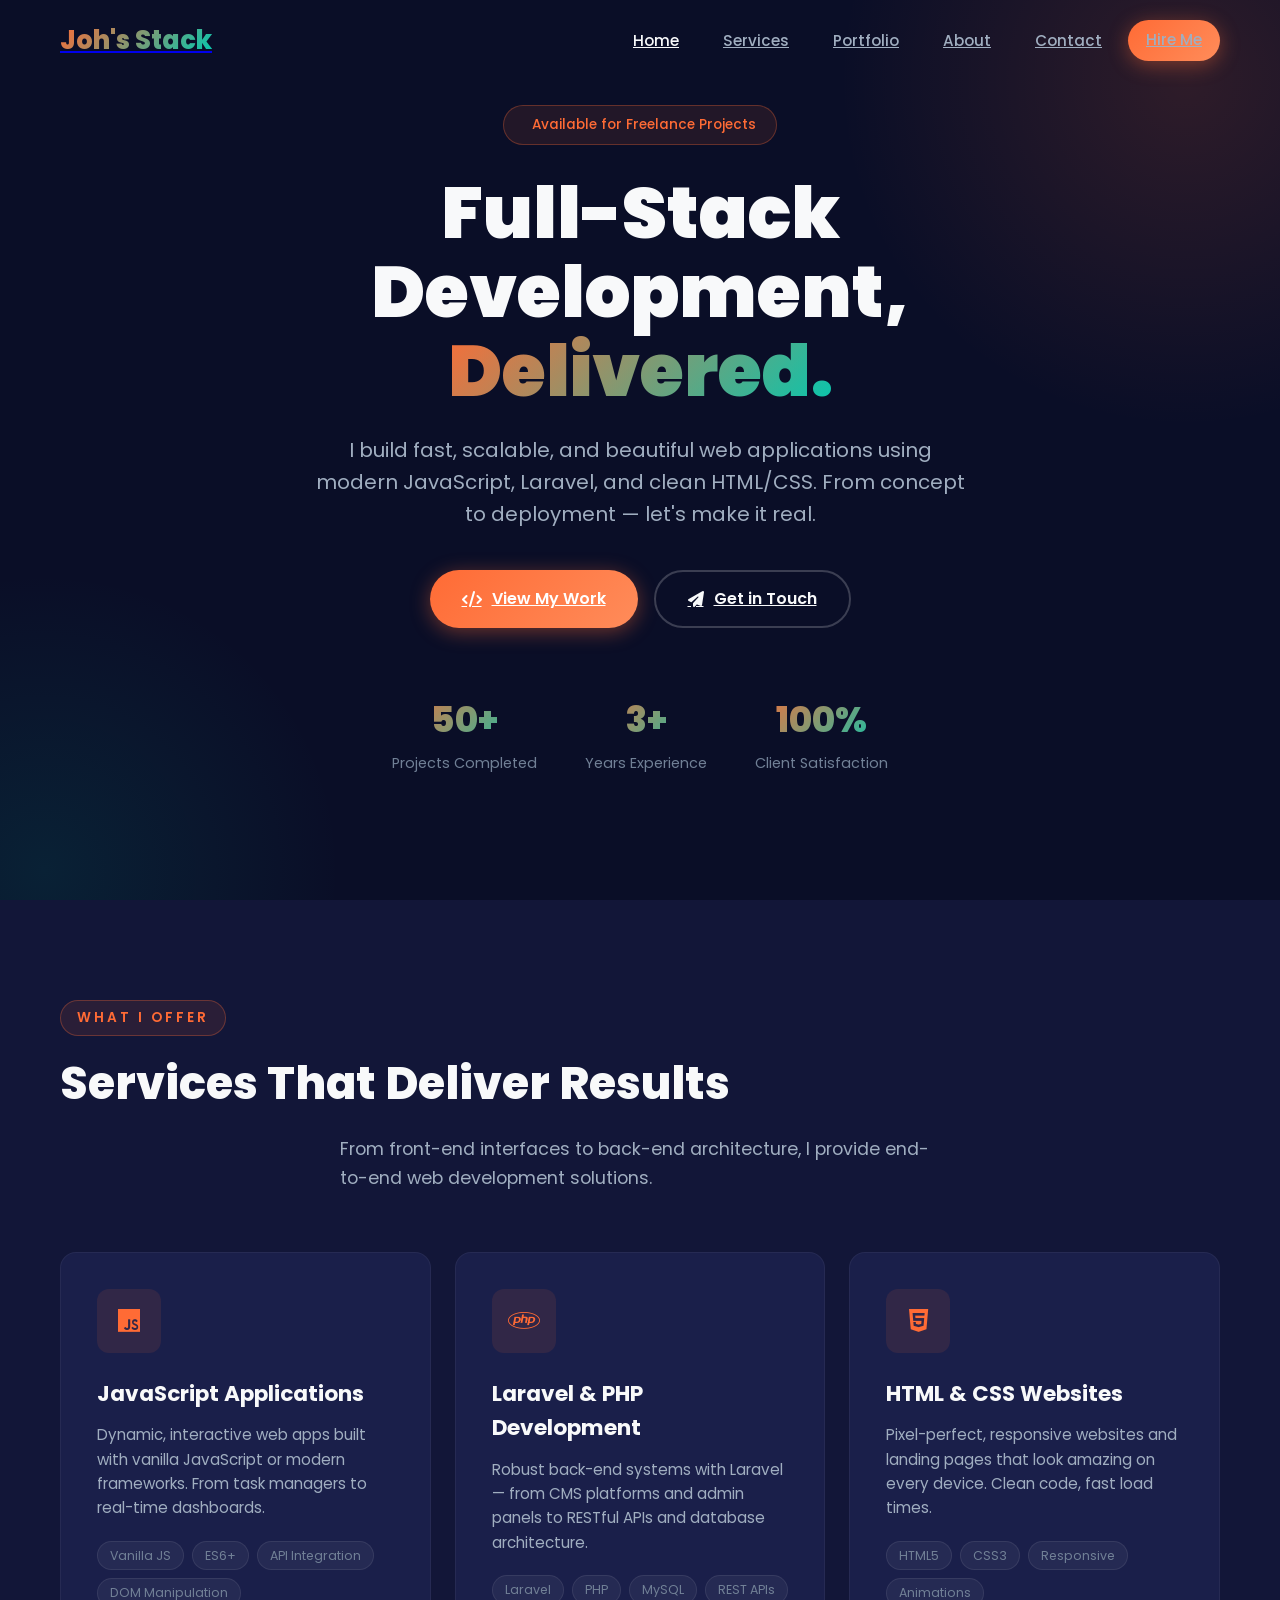
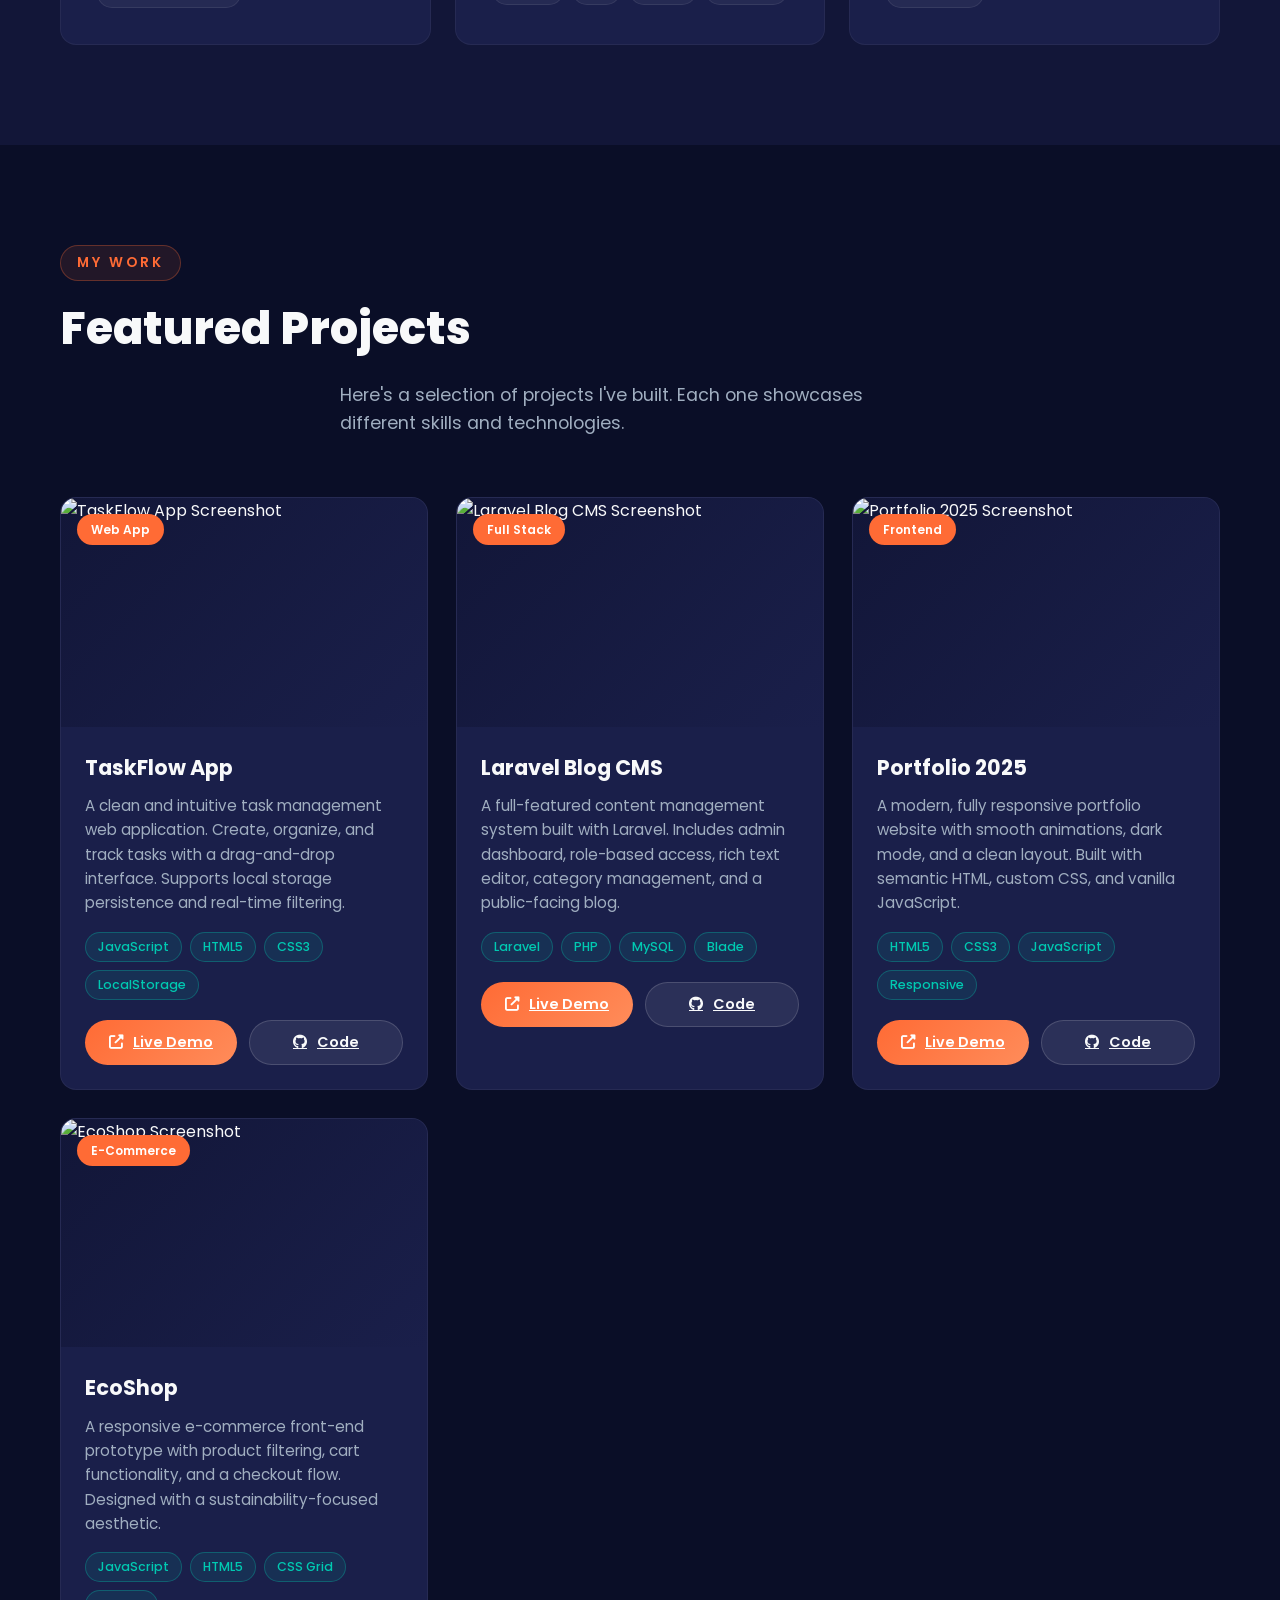
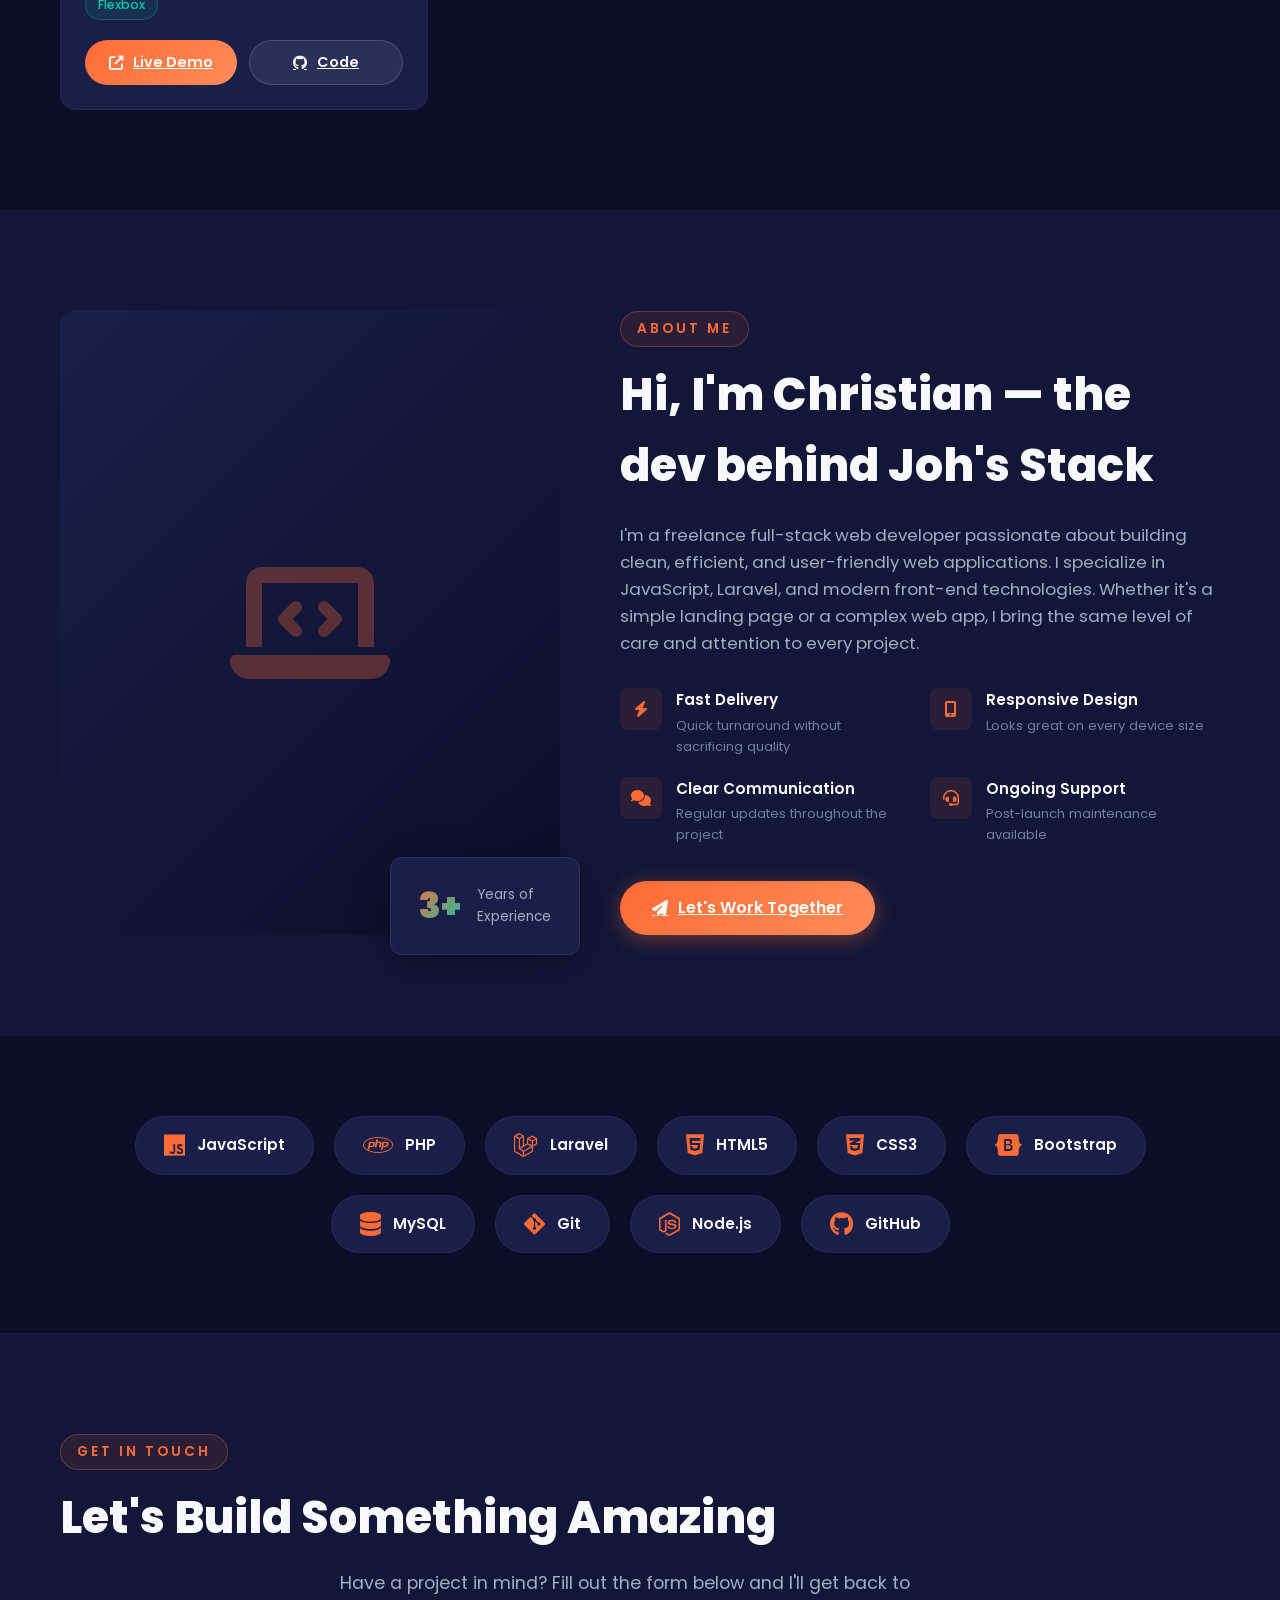
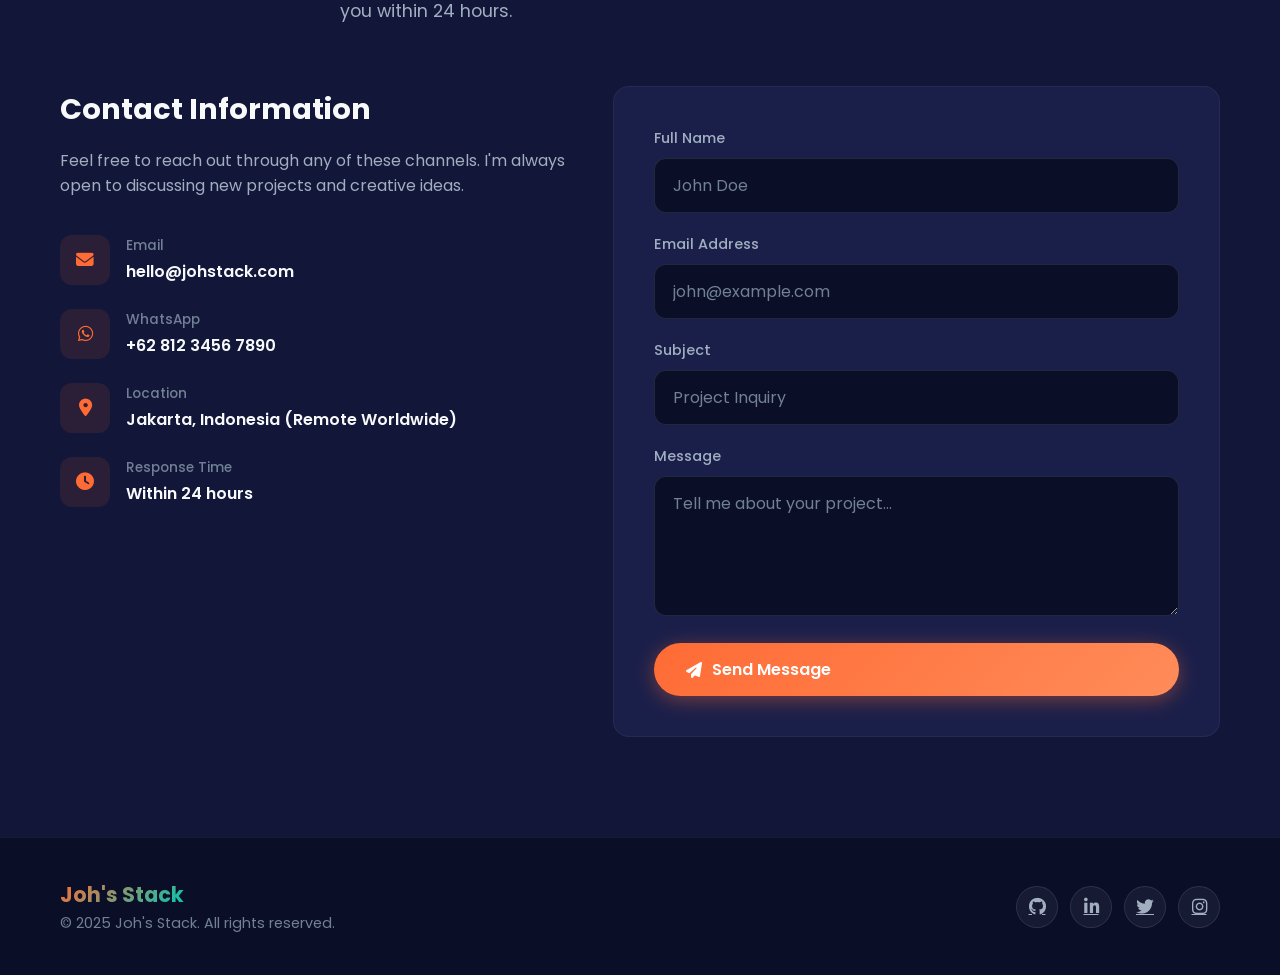
==== commit 99fe391d: "feat: rebuild index.html with complete Joh's Stack portfolio site" ====
--- a/index.html
+++ b/index.html
@@ -3,154 +3,28 @@
 <head>
   <meta charset="UTF-8">
   <meta name="viewport" content="width=device-width, initial-scale=1.0">
-  <title>Joh's Stack | Crafting Code, Bringing Ideas to Life</title>
-  <link rel="icon" type="image/jpeg" href="Joh's Stack.jpg">
-  
-  <!-- SEO Meta Tags -->
-  <meta name="description" content="Professional freelance web developer specializing in JavaScript, Laravel, PHP, HTML, CSS. Custom web solutions, responsive design, and full-stack development.">
-  <meta name="keywords" content="web developer, javascript developer, laravel developer, php developer, freelance web developer, frontend developer, fullstack developer, jakarta">
-  <meta name="author" content="Christian Johanes">
-  <meta name="robots" content="index, follow">
-  <link rel="canonical" href="https://johstack.com/">
-  
-  <!-- Open Graph Tags -->
-  <meta property="og:type" content="website">
-  <meta property="og:title" content="Joh's Stack | Professional Web Development Services">
-  <meta property="og:description" content="Professional freelance web developer specializing in JavaScript, Laravel, PHP. Let's build something amazing together.">
-  <meta property="og:image" content="https://johstack.com/Joh's Stack.jpg">
-  <meta property="og:url" content="https://johstack.com/">
-  <meta property="og:site_name" content="Joh's Stack">
-  
-  <!-- Twitter Card Tags -->
-  <meta name="twitter:card" content="summary_large_image">
-  <meta name="twitter:title" content="Joh's Stack | Professional Web Development Services">
-  <meta name="twitter:description" content="Professional freelance web developer specializing in JavaScript, Laravel, PHP.">
-  <meta name="twitter:image" content="https://johstack.com/Joh's Stack.jpg">
-  
-  <!-- Performance: Preload Critical Resources -->
-  <link rel="preload" href="https://fonts.googleapis.com/css2?family=Inter:wght@300;400;500;600;700;800;900&family=Fira+Code:wght@400;500&display=swap" as="style">
+  <title>Joh's Stack | Full-Stack Development, Delivered.</title>
   <link rel="preconnect" href="https://fonts.googleapis.com">
   <link rel="preconnect" href="https://fonts.gstatic.com" crossorigin>
-  <link href="https://fonts.googleapis.com/css2?family=Inter:wght@300;400;500;600;700;800;900&family=Fira+Code:wght@400;500;600&display=swap" rel="stylesheet">
+  <link href="https://fonts.googleapis.com/css2?family=Poppins:wght@300;400;500;600;700;800;900&display=swap" rel="stylesheet">
   <link rel="stylesheet" href="https://cdnjs.cloudflare.com/ajax/libs/font-awesome/6.5.1/css/all.min.css">
-  
-  <!-- Schema.org Structured Data -->
-  <script type="application/ld+json">
-  {
-    "@context": "https://schema.org",
-    "@type": "ProfessionalService",
-    "name": "Joh's Stack",
-    "description": "Professional web development services specializing in JavaScript, Laravel, and modern front-end solutions.",
-    "url": "https://johstack.com/",
-    "image": "https://johstack.com/Joh's Stack.jpg",
-    "founder": {
-      "@type": "Person",
-      "name": "Christian Johanes"
-    },
-    "address": {
-      "@type": "PostalAddress",
-      "addressLocality": "Jakarta",
-      "addressCountry": "ID"
-    },
-    "priceRange": "Rp500K - Rp3M+",
-    "serviceType": ["Web Development", "JavaScript Development", "Laravel Development", "PHP Development"]
-  }
-  </script>
-  
   <style>
-    /* ========== PAGE LOADER ========== */
-    .page-loader {
-      position: fixed;
-      inset: 0;
-      background: var(--bg-primary);
-      z-index: 99999;
-      display: flex;
-      align-items: center;
-      justify-content: center;
-      transition: opacity 0.5s ease, visibility 0.5s ease;
-    }
-    
-    .page-loader.fade-out {
-      opacity: 0;
-      visibility: hidden;
-    }
-    
-    .loader-spinner {
-      width: 50px;
-      height: 50px;
-      border: 3px solid var(--border-color);
-      border-top-color: var(--accent-primary);
-      border-radius: 50%;
-      animation: spin 0.8s linear infinite;
-    }
-    
-    @keyframes spin {
-      to { transform: rotate(360deg); }
-    }
-    
-    /* ========== PROGRESS BAR ========== */
-    .progress-bar {
-      position: fixed;
-      top: 0;
-      left: 0;
-      width: 0%;
-      height: 3px;
-      background: var(--accent-gradient);
-      z-index: 10000;
-      transition: width 0.3s ease;
-    }
-    /* ========== CSS VARIABLES ========== */
     :root {
-      --bg-primary: #0a0a0f;
-      --bg-secondary: #12121a;
-      --bg-tertiary: #1a1a2e;
-      --bg-card: #16162a;
-      --accent-primary: #f59e0b;
-      --accent-secondary: #f97316;
-      --accent-gradient: linear-gradient(135deg, #f59e0b 0%, #f97316 50%, #ef4444 100%);
-      --accent-glow: rgba(245, 158, 11, 0.3);
-      --text-primary: #f1f5f9;
-      --text-secondary: #94a3b8;
-      --text-muted: #64748b;
-      --border-color: rgba(255, 255, 255, 0.08);
-      --border-hover: rgba(245, 158, 11, 0.4);
-      --shadow-sm: 0 4px 20px rgba(0, 0, 0, 0.3);
-      --shadow-md: 0 8px 40px rgba(0, 0, 0, 0.4);
-      --shadow-lg: 0 20px 60px rgba(0, 0, 0, 0.5);
-      --shadow-glow: 0 0 30px var(--accent-glow);
-      --radius-sm: 8px;
-      --radius-md: 12px;
-      --radius-lg: 20px;
-      --radius-xl: 28px;
-      --transition: all 0.3s cubic-bezier(0.4, 0, 0.2, 1);
-    }
-
-    /* ========== LIGHT MODE VARIABLES ========== */
-    [data-theme="light"] {
-      --bg-primary: #f8f9fa;
-      --bg-secondary: #ffffff;
-      --bg-tertiary: #f1f3f5;
-      --bg-card: #ffffff;
-      --text-primary: #212529;
-      --text-secondary: #495057;
-      --text-muted: #868e96;
-      --border-color: rgba(0, 0, 0, 0.1);
-      --border-hover: rgba(245, 158, 11, 0.5);
-      --shadow-sm: 0 4px 20px rgba(0, 0, 0, 0.08);
-      --shadow-md: 0 8px 40px rgba(0, 0, 0, 0.12);
-      --shadow-lg: 0 20px 60px rgba(0, 0, 0, 0.15);
-    }
-
-    [data-theme="light"] .navbar.scrolled {
-      background: rgba(255, 255, 255, 0.98);
-    }
-
-    [data-theme="light"] .hero-bg::before {
-      opacity: 0.3;
-    }
-
-    /* ========== RESET & BASE ========== */
-    *, *::before, *::after {
+      --navy-dark: #0a0e27;
+      --navy: #121638;
+      --navy-light: #1a1f4a;
+      --orange: #ff6b35;
+      --orange-light: #ff8c5a;
+      --teal: #00c9b1;
+      --white: #f8f9fa;
+      --gray: #a0aec0;
+      --gray-dark: #718096;
+      --shadow: 0 10px 40px rgba(0, 0, 0, 0.3);
+      --shadow-sm: 0 4px 15px rgba(0, 0, 0, 0.2);
+      --transition: all 0.3s ease;
+    }
+
+    * {
       margin: 0;
       padding: 0;
       box-sizing: border-box;
@@ -162,96 +36,48 @@
     }
 
     body {
-      font-family: 'Inter', -apple-system, BlinkMacSystemFont, sans-serif;
-      background: var(--bg-primary);
-      color: var(--text-primary);
-      line-height: 1.7;
+      font-family: 'Poppins', sans-serif;
+      background: var(--navy-dark);
+      color: var(--white);
+      line-height: 1.6;
       overflow-x: hidden;
     }
 
-    ::selection {
-      background: var(--accent-primary);
-      color: var(--bg-primary);
-    }
-
-    ::-webkit-scrollbar {
-      width: 8px;
-    }
-
-    ::-webkit-scrollbar-track {
-      background: var(--bg-secondary);
-    }
-
-    ::-webkit-scrollbar-thumb {
-      background: var(--accent-primary);
-      border-radius: 4px;
-    }
-
-    a {
-      text-decoration: none;
-      color: inherit;
-      transition: var(--transition);
-    }
-
-    img {
-      max-width: 100%;
-      display: block;
-    }
-
-    ul {
-      list-style: none;
-    }
-
-    /* ========== UTILITY CLASSES ========== */
     .container {
-      width: 100%;
       max-width: 1200px;
       margin: 0 auto;
       padding: 0 20px;
     }
 
-    .section {
+    section {
       padding: 100px 0;
-    }
-
-    .section-header {
-      text-align: center;
-      margin-bottom: 60px;
     }
 
     .section-label {
       display: inline-block;
-      font-size: 0.8rem;
+      font-size: 0.85rem;
       font-weight: 600;
       text-transform: uppercase;
       letter-spacing: 3px;
-      color: var(--accent-primary);
+      color: var(--orange);
       margin-bottom: 12px;
+      background: rgba(255, 107, 53, 0.1);
       padding: 6px 16px;
-      background: rgba(245, 158, 11, 0.1);
-      border: 1px solid rgba(245, 158, 11, 0.2);
       border-radius: 50px;
+      border: 1px solid rgba(255, 107, 53, 0.3);
     }
 
     .section-title {
-      font-size: clamp(2rem, 5vw, 3rem);
+      font-size: clamp(2rem, 5vw, 2.8rem);
       font-weight: 800;
-      line-height: 1.2;
       margin-bottom: 16px;
     }
 
     .section-subtitle {
       font-size: 1.1rem;
-      color: var(--text-secondary);
+      color: var(--gray);
       max-width: 600px;
-      margin: 0 auto;
-    }
-
-    .gradient-text {
-      background: var(--accent-gradient);
-      -webkit-background-clip: text;
-      background-clip: text;
-      -webkit-text-fill-color: transparent;
+      margin: 0 auto 60px;
     }
 
     .btn {
@@ -261,37 +87,42 @@
       padding: 14px 32px;
       font-size: 1rem;
       font-weight: 600;
-      border-radius: var(--radius-xl);
+      border-radius: 50px;
       border: none;
       cursor: pointer;
       transition: var(--transition);
-      font-family: inherit;
+      font-family: 'Poppins', sans-serif;
     }
 
     .btn-primary {
-      background: var(--accent-gradient);
-      color: var(--bg-primary);
-      box-shadow: 0 4px 20px var(--accent-glow);
+      background: linear-gradient(135deg, var(--orange), var(--orange-light));
+      color: white;
+      box-shadow: 0 4px 20px rgba(255, 107, 53, 0.4);
     }
 
     .btn-primary:hover {
       transform: translateY(-3px);
-      box-shadow: 0 8px 30px var(--accent-glow);
+      box-shadow: 0 8px 30px rgba(255, 107, 53, 0.5);
     }
 
     .btn-outline {
       background: transparent;
-      color: var(--text-primary);
-      border: 2px solid var(--border-color);
+      color: var(--white);
+      border: 2px solid rgba(255, 255, 255, 0.2);
     }
 
     .btn-outline:hover {
-      border-color: var(--accent-primary);
-      color: var(--accent-primary);
+      border-color: var(--orange);
+      color: var(--orange);
       transform: translateY(-3px);
     }
 
-    /* ========== NAVBAR ========== */
+    .btn-sm {
+      padding: 10px 24px;
+      font-size: 0.9rem;
+    }
+
+    /* NAVBAR */
     .navbar {
       position: fixed;
       top: 0;
@@ -304,10 +135,10 @@
     }
 
     .navbar.scrolled {
-      background: rgba(10, 10, 15, 0.95);
+      background: rgba(10, 14, 39, 0.95);
       backdrop-filter: blur(20px);
       padding: 14px 0;
-      border-bottom: 1px solid var(--border-color);
+      border-bottom: 1px solid rgba(255, 255, 255, 0.05);
     }
 
     .navbar .container {
@@ -317,93 +148,48 @@
     }
 
     .nav-brand {
-      display: flex;
-      flex-direction: column;
-      line-height: 1.1;
-    }
-
-    .nav-brand .brand-main {
-      display: flex;
-      align-items: baseline;
-      gap: 4px;
-    }
-
-    .nav-brand .joh {
-      font-size: 1.5rem;
+      font-size: 1.6rem;
       font-weight: 800;
-      color: var(--text-primary);
-      letter-spacing: -0.5px;
-    }
-
-    .nav-brand .stack {
-      font-size: 1.5rem;
-      font-weight: 300;
-      background: var(--accent-gradient);
+    }
+
+    .nav-brand span {
+      background: linear-gradient(135deg, var(--orange), var(--teal));
       -webkit-background-clip: text;
       background-clip: text;
       -webkit-text-fill-color: transparent;
-      letter-spacing: -0.5px;
-    }
-
-    .nav-brand .tagline {
-      font-size: 0.6rem;
-      letter-spacing: 2px;
-      color: var(--text-muted);
-      text-transform: uppercase;
-      margin-top: 2px;
     }
 
     .nav-links {
       display: flex;
       align-items: center;
       gap: 8px;
+      list-style: none;
     }
 
     .nav-links a {
       padding: 8px 18px;
       font-size: 0.95rem;
       font-weight: 500;
-      color: var(--text-secondary);
-      border-radius: var(--radius-xl);
-      position: relative;
+      color: var(--gray);
+      border-radius: 50px;
+      transition: var(--transition);
     }
 
     .nav-links a:hover,
     .nav-links a.active {
-      color: var(--text-primary);
-    }
-
-    .nav-links a.active::after {
-      content: '';
-      position: absolute;
-      bottom: 4px;
-      left: 50%;
-      transform: translateX(-50%);
-      width: 6px;
-      height: 6px;
-      background: var(--accent-primary);
-      border-radius: 50%;
-    }
-
-    .nav-cta {
-      margin-left: 16px;
-    }
-
-    .nav-cta .btn {
-      padding: 10px 24px;
-      font-size: 0.9rem;
+      color: var(--white);
     }
 
     .nav-toggle {
       display: none;
       background: none;
       border: none;
-      color: var(--text-primary);
+      color: var(--white);
       font-size: 1.5rem;
       cursor: pointer;
     }
 
-    /* ========== HERO SECTION ========== */
+    /* HERO */
     .hero {
       min-height: 100vh;
       display: flex;
@@ -413,47 +199,31 @@
       padding-top: 80px;
     }
 
-    .hero-bg {
-      position: absolute;
-      inset: 0;
-      z-index: 0;
-    }
-
-    .hero-bg::before {
+    .hero::before {
       content: '';
       position: absolute;
-      top: -50%;
-      right: -30%;
-      width: 800px;
-      height: 800px;
-      background: radial-gradient(circle, var(--accent-glow) 0%, transparent 70%);
+      top: -30%;
+      right: -20%;
+      width: 700px;
+      height: 700px;
+      background: radial-gradient(circle, rgba(255, 107, 53, 0.15), transparent 70%);
       animation: pulse 8s ease-in-out infinite;
     }
 
-    .hero-bg::after {
+    .hero::after {
       content: '';
       position: absolute;
-      bottom: -40%;
+      bottom: -30%;
       left: -20%;
       width: 600px;
       height: 600px;
-      background: radial-gradient(circle, rgba(249, 115, 22, 0.15) 0%, transparent 70%);
+      background: radial-gradient(circle, rgba(0, 201, 177, 0.1), transparent 70%);
       animation: pulse 10s ease-in-out infinite reverse;
     }
 
     @keyframes pulse {
       0%, 100% { transform: scale(1); opacity: 0.5; }
-      50% { transform: scale(1.2); opacity: 0.8; }
-    }
-
-    .hero-grid {
-      position: absolute;
-      inset: 0;
-      background-image:
-        linear-gradient(rgba(255, 255, 255, 0.02) 1px, transparent 1px),
-        linear-gradient(90deg, rgba(255, 255, 255, 0.02) 1px, transparent 1px);
-      background-size: 60px 60px;
-      mask-image: radial-gradient(ellipse at center, black 30%, transparent 80%);
+      50% { transform: scale(1.15); opacity: 0.8; }
     }
 
     .hero .container {
@@ -472,23 +242,13 @@
       align-items: center;
       gap: 8px;
       padding: 8px 20px;
-      background: rgba(245, 158, 11, 0.1);
-      border: 1px solid rgba(245, 158, 11, 0.2);
+      background: rgba(255, 107, 53, 0.1);
+      border: 1px solid rgba(255, 107, 53, 0.3);
       border-radius: 50px;
       font-size: 0.85rem;
       font-weight: 500;
-      color: var(--accent-primary);
+      color: var(--orange);
       margin-bottom: 28px;
-      animation: fadeInDown 0.8s ease;
-    }
-
-    .hero-badge i {
-      animation: sparkle 2s ease-in-out infinite;
-    }
-
-    @keyframes sparkle {
-      0%, 100% { transform: scale(1) rotate(0deg); }
-      50% { transform: scale(1.2) rotate(15deg); }
     }
 
     .hero-title {
@@ -496,17 +256,22 @@
       font-weight: 900;
       line-height: 1.1;
       margin-bottom: 24px;
-      animation: fadeInUp 0.8s ease 0.2s both;
+    }
+
+    .hero-title .highlight {
+      background: linear-gradient(135deg, var(--orange), var(--teal));
+      -webkit-background-clip: text;
+      background-clip: text;
+      -webkit-text-fill-color: transparent;
     }
 
     .hero-subtitle {
       font-size: clamp(1.05rem, 2.5vw, 1.25rem);
-      color: var(--text-secondary);
+      color: var(--gray);
       margin-bottom: 40px;
       max-width: 650px;
       margin-left: auto;
       margin-right: auto;
-      animation: fadeInUp 0.8s ease 0.4s both;
     }
 
     .hero-buttons {
@@ -514,7 +279,6 @@
       gap: 16px;
       justify-content: center;
       flex-wrap: wrap;
-      animation: fadeInUp 0.8s ease 0.6s both;
     }
 
     .hero-stats {
@@ -522,13 +286,12 @@
       justify-content: center;
       gap: 48px;
       margin-top: 64px;
-      animation: fadeInUp 0.8s ease 0.8s both;
     }
 
     .hero-stat h3 {
       font-size: 2.2rem;
       font-weight: 800;
-      background: var(--accent-gradient);
+      background: linear-gradient(135deg, var(--orange), var(--teal));
       -webkit-background-clip: text;
       background-clip: text;
       -webkit-text-fill-color: transparent;
@@ -536,23 +299,13 @@
 
     .hero-stat p {
       font-size: 0.9rem;
-      color: var(--text-muted);
+      color: var(--gray-dark);
       margin-top: 4px;
     }
 
-    @keyframes fadeInUp {
-      from { opacity: 0; transform: translateY(30px); }
-      to { opacity: 1; transform: translateY(0); }
-    }
-
-    @keyframes fadeInDown {
-      from { opacity: 0; transform: translateY(-20px); }
-      to { opacity: 1; transform: translateY(0); }
-    }
-
-    /* ========== SERVICES SECTION ========== */
+    /* SERVICES */
     .services {
-      background: var(--bg-secondary);
+      background: var(--navy);
     }
 
     .services-grid {
@@ -562,9 +315,9 @@
     }
 
     .service-card {
-      background: var(--bg-card);
-      border: 1px solid var(--border-color);
-      border-radius: var(--radius-lg);
+      background: var(--navy-light);
+      border: 1px solid rgba(255, 255, 255, 0.05);
+      border-radius: 16px;
       padding: 36px;
       transition: var(--transition);
       position: relative;
@@ -578,15 +331,15 @@
       left: 0;
       right: 0;
       height: 3px;
-      background: var(--accent-gradient);
+      background: linear-gradient(135deg, var(--orange), var(--teal));
       opacity: 0;
       transition: var(--transition);
     }
 
     .service-card:hover {
       transform: translateY(-8px);
-      border-color: var(--border-hover);
-      box-shadow: var(--shadow-glow);
+      border-color: rgba(255, 107, 53, 0.3);
+      box-shadow: 0 0 30px rgba(255, 107, 53, 0.15);
     }
 
     .service-card:hover::before {
@@ -599,17 +352,17 @@
       display: flex;
       align-items: center;
       justify-content: center;
-      background: rgba(245, 158, 11, 0.1);
-      border-radius: var(--radius-md);
+      background: rgba(255, 107, 53, 0.1);
+      border-radius: 12px;
       font-size: 1.6rem;
-      color: var(--accent-primary);
+      color: var(--orange);
       margin-bottom: 24px;
       transition: var(--transition);
     }
 
     .service-card:hover .service-icon {
-      background: var(--accent-gradient);
-      color: var(--bg-primary);
+      background: linear-gradient(135deg, var(--orange), var(--teal));
+      color: white;
       transform: scale(1.1);
     }
 
@@ -620,7 +373,7 @@
     }
 
     .service-card p {
-      color: var(--text-secondary);
+      color: var(--gray);
       font-size: 0.95rem;
       margin-bottom: 20px;
     }
@@ -636,98 +389,137 @@
       background: rgba(255, 255, 255, 0.05);
       border-radius: 50px;
       font-size: 0.78rem;
-      color: var(--text-muted);
-      border: 1px solid var(--border-color);
-    }
-
-    /* ========== PORTFOLIO SECTION ========== */
+      color: var(--gray-dark);
+      border: 1px solid rgba(255, 255, 255, 0.08);
+    }
+
+    /* PORTFOLIO */
     .portfolio-grid {
       display: grid;
       grid-template-columns: repeat(auto-fit, minmax(300px, 1fr));
-      gap: 24px;
+      gap: 28px;
     }
 
     .portfolio-card {
+      background: var(--navy-light);
+      border: 1px solid rgba(255, 255, 255, 0.05);
+      border-radius: 16px;
+      overflow: hidden;
+      transition: var(--transition);
+    }
+
+    .portfolio-card:hover {
+      transform: translateY(-8px);
+      border-color: rgba(255, 107, 53, 0.3);
+      box-shadow: var(--shadow);
+    }
+
+    .portfolio-image {
       position: relative;
-      border-radius: var(--radius-lg);
+      width: 100%;
+      aspect-ratio: 16 / 10;
       overflow: hidden;
-      aspect-ratio: 16 / 11;
-      cursor: pointer;
-      group: true;
-    }
-
-    .portfolio-card img {
+      background: linear-gradient(135deg, var(--navy), var(--navy-light));
+    }
+
+    .portfolio-image img {
       width: 100%;
       height: 100%;
       object-fit: cover;
       transition: var(--transition);
     }
 
-    .portfolio-card:hover img {
-      transform: scale(1.08);
-    }
-
-    .portfolio-overlay {
+    .portfolio-card:hover .portfolio-image img {
+      transform: scale(1.05);
+    }
+
+    .portfolio-category {
       position: absolute;
-      inset: 0;
-      background: linear-gradient(to top, rgba(10, 10, 15, 0.95) 0%, rgba(10, 10, 15, 0.4) 50%, transparent 100%);
-      display: flex;
-      flex-direction: column;
-      justify-content: flex-end;
-      padding: 28px;
-      opacity: 0;
-      transition: var(--transition);
-    }
-
-    .portfolio-card:hover .portfolio-overlay {
-      opacity: 1;
-    }
-
-    .portfolio-category {
-      display: inline-block;
-      padding: 4px 14px;
-      background: var(--accent-primary);
-      color: var(--bg-primary);
+      top: 16px;
+      left: 16px;
+      padding: 6px 14px;
+      background: var(--orange);
+      color: white;
       font-size: 0.75rem;
       font-weight: 600;
       border-radius: 50px;
-      margin-bottom: 10px;
-      width: fit-content;
-    }
-
-    .portfolio-overlay h3 {
+    }
+
+    .portfolio-content {
+      padding: 24px;
+    }
+
+    .portfolio-content h3 {
       font-size: 1.3rem;
       font-weight: 700;
-      margin-bottom: 6px;
-    }
-
-    .portfolio-overlay p {
-      font-size: 0.9rem;
-      color: var(--text-secondary);
-      margin-bottom: 14px;
-    }
-
-    .portfolio-link {
-      display: inline-flex;
-      align-items: center;
+      margin-bottom: 10px;
+    }
+
+    .portfolio-content p {
+      color: var(--gray);
+      font-size: 0.95rem;
+      margin-bottom: 16px;
+      line-height: 1.6;
+    }
+
+    .portfolio-tech {
+      display: flex;
+      flex-wrap: wrap;
       gap: 8px;
-      color: var(--accent-primary);
-      font-weight: 600;
-      font-size: 0.9rem;
-    }
-
-    .portfolio-link:hover {
+      margin-bottom: 20px;
+    }
+
+    .portfolio-tech span {
+      padding: 4px 12px;
+      background: rgba(0, 201, 177, 0.1);
+      border: 1px solid rgba(0, 201, 177, 0.3);
+      border-radius: 50px;
+      font-size: 0.78rem;
+      color: var(--teal);
+      font-weight: 500;
+    }
+
+    .portfolio-actions {
+      display: flex;
       gap: 12px;
-    }
-
-    /* ========== ABOUT SECTION ========== */
+      flex-wrap: wrap;
+    }
+
+    .portfolio-actions .btn {
+      flex: 1;
+      justify-content: center;
+      min-width: 140px;
+    }
+
+    .btn-github {
+      background: rgba(255, 255, 255, 0.08);
+      color: var(--white);
+      border: 1px solid rgba(255, 255, 255, 0.15);
+    }
+
+    .btn-github:hover {
+      background: rgba(255, 255, 255, 0.15);
+      border-color: var(--white);
+    }
+
+    .btn-demo {
+      background: linear-gradient(135deg, var(--orange), var(--orange-light));
+      color: white;
+    }
+
+    .btn-demo:hover {
+      transform: translateY(-2px);
+      box-shadow: 0 4px 15px rgba(255, 107, 53, 0.4);
+    }
+
+    /* ABOUT */
     .about {
-      background: var(--bg-secondary);
+      background: var(--navy);
     }
 
     .about-grid {
       display: grid;
-      grid-template-columns: 1fr 1fr;
+      grid-template-columns: 1fr 1.2fr;
       gap: 60px;
       align-items: center;
     }
@@ -738,47 +530,39 @@
 
     .about-image-wrapper {
       position: relative;
-      border-radius: var(--radius-lg);
+      border-radius: 16px;
       overflow: hidden;
       aspect-ratio: 4 / 5;
-      background: var(--bg-tertiary);
-    }
-
-    .about-image-wrapper img {
-      width: 100%;
-      height: 100%;
-      object-fit: cover;
-      display: block;
-    }
-
-    .about-image-wrapper::after {
-      content: '';
-      position: absolute;
-      inset: 0;
-      border: 2px solid var(--border-hover);
-      border-radius: var(--radius-lg);
-      opacity: 0.5;
-      pointer-events: none;
+      background: linear-gradient(135deg, var(--navy-light), var(--navy-dark));
+      display: flex;
+      align-items: center;
+      justify-content: center;
+    }
+
+    .about-image-wrapper i {
+      font-size: 8rem;
+      color: var(--orange);
+      opacity: 0.3;
     }
 
     .about-float-card {
       position: absolute;
       bottom: -20px;
       right: -20px;
-      background: var(--bg-card);
-      border: 1px solid var(--border-color);
-      border-radius: var(--radius-md);
+      background: var(--navy-light);
+      border: 1px solid rgba(255, 255, 255, 0.08);
+      border-radius: 12px;
       padding: 20px 28px;
       display: flex;
       align-items: center;
       gap: 16px;
-      box-shadow: var(--shadow-md);
+      box-shadow: var(--shadow);
     }
 
     .about-float-card .number {
       font-size: 2.2rem;
       font-weight: 900;
-      background: var(--accent-gradient);
+      background: linear-gradient(135deg, var(--orange), var(--teal));
       -webkit-background-clip: text;
       background-clip: text;
       -webkit-text-fill-color: transparent;
@@ -786,18 +570,17 @@
 
     .about-float-card .label {
       font-size: 0.85rem;
-      color: var(--text-secondary);
+      color: var(--gray);
     }
 
     .about-content h2 {
       font-size: clamp(2rem, 4vw, 2.8rem);
       font-weight: 800;
-      line-height: 1.2;
       margin-bottom: 20px;
     }
 
     .about-content > p {
-      color: var(--text-secondary);
+      color: var(--gray);
       font-size: 1.05rem;
       margin-bottom: 32px;
     }
@@ -822,9 +605,9 @@
       display: flex;
       align-items: center;
       justify-content: center;
-      background: rgba(245, 158, 11, 0.1);
-      border-radius: var(--radius-sm);
-      color: var(--accent-primary);
+      background: rgba(255, 107, 53, 0.1);
+      border-radius: 8px;
+      color: var(--orange);
       font-size: 1rem;
     }
 
@@ -836,21 +619,21 @@
 
     .about-feature p {
       font-size: 0.82rem;
-      color: var(--text-muted);
-    }
-
-    /* ========== TECH STACK ========== */
+      color: var(--gray-dark);
+    }
+
+    /* TECH STACK */
     .tech-stack {
       padding: 80px 0;
-      border-top: 1px solid var(--border-color);
-      border-bottom: 1px solid var(--border-color);
+      border-top: 1px solid rgba(255, 255, 255, 0.05);
+      border-bottom: 1px solid rgba(255, 255, 255, 0.05);
     }
 
     .tech-grid {
       display: flex;
       flex-wrap: wrap;
       justify-content: center;
-      gap: 24px;
+      gap: 20px;
     }
 
     .tech-item {
@@ -858,21 +641,21 @@
       align-items: center;
       gap: 12px;
       padding: 16px 28px;
-      background: var(--bg-card);
-      border: 1px solid var(--border-color);
-      border-radius: var(--radius-xl);
+      background: var(--navy-light);
+      border: 1px solid rgba(255, 255, 255, 0.05);
+      border-radius: 50px;
       transition: var(--transition);
     }
 
     .tech-item:hover {
-      border-color: var(--border-hover);
+      border-color: rgba(255, 107, 53, 0.4);
       transform: translateY(-4px);
-      box-shadow: var(--shadow-glow);
+      box-shadow: 0 0 20px rgba(255, 107, 53, 0.15);
     }
 
     .tech-item i {
       font-size: 1.5rem;
-      color: var(--accent-primary);
+      color: var(--orange);
     }
 
     .tech-item span {
@@ -880,9 +663,9 @@
       font-size: 0.95rem;
     }
 
-    /* ========== CONTACT SECTION ========== */
+    /* CONTACT */
     .contact {
-      background: var(--bg-secondary);
+      background: var(--navy);
     }
 
     .contact-grid {
@@ -898,7 +681,7 @@
     }
 
     .contact-info > p {
-      color: var(--text-secondary);
+      color: var(--gray);
       margin-bottom: 36px;
     }
 
@@ -921,16 +704,16 @@
       display: flex;
       align-items: center;
       justify-content: center;
-      background: rgba(245, 158, 11, 0.1);
-      border-radius: var(--radius-md);
-      color: var(--accent-primary);
+      background: rgba(255, 107, 53, 0.1);
+      border-radius: 12px;
+      color: var(--orange);
       font-size: 1.1rem;
     }
 
     .contact-detail h4 {
       font-size: 0.85rem;
       font-weight: 500;
-      color: var(--text-muted);
+      color: var(--gray-dark);
       margin-bottom: 2px;
     }
 
@@ -940,9 +723,9 @@
     }
 
     .contact-form-wrapper {
-      background: var(--bg-card);
-      border: 1px solid var(--border-color);
-      border-radius: var(--radius-lg);
+      background: var(--navy-light);
+      border: 1px solid rgba(255, 255, 255, 0.05);
+      border-radius: 16px;
       padding: 40px;
     }
 
@@ -955,18 +738,18 @@
       font-size: 0.9rem;
       font-weight: 500;
       margin-bottom: 8px;
-      color: var(--text-secondary);
+      color: var(--gray);
     }
 
     .form-group input,
     .form-group textarea {
       width: 100%;
       padding: 14px 18px;
-      background: var(--bg-tertiary);
-      border: 1px solid var(--border-color);
-      border-radius: var(--radius-md);
-      color: var(--text-primary);
-      font-family: inherit;
+      background: var(--navy-dark);
+      border: 1px solid rgba(255, 255, 255, 0.1);
+      border-radius: 12px;
+      color: var(--white);
+      font-family: 'Poppins', sans-serif;
       font-size: 1rem;
       transition: var(--transition);
     }
@@ -974,13 +757,13 @@
     .form-group input:focus,
     .form-group textarea:focus {
       outline: none;
-      border-color: var(--accent-primary);
-      box-shadow: 0 0 0 3px var(--accent-glow);
+      border-color: var(--orange);
+      box-shadow: 0 0 0 3px rgba(255, 107, 53, 0.2);
     }
 
     .form-group input::placeholder,
     .form-group textarea::placeholder {
-      color: var(--text-muted);
+      color: var(--gray-dark);
     }
 
     .form-group textarea {
@@ -992,431 +775,98 @@
       width: 100%;
     }
 
-    /* ========== PRICING SECTION ========== */
-    .pricing {
-      background: var(--bg-primary);
-    }
-
-    .pricing-grid {
-      display: grid;
-      grid-template-columns: repeat(3, 1fr);
-      gap: 24px;
-      align-items: stretch;
-    }
-
-    .pricing-card {
-      background: var(--bg-card);
-      border: 1px solid var(--border-color);
-      border-radius: var(--radius-lg);
-      padding: 40px 32px;
-      display: flex;
-      flex-direction: column;
-      transition: var(--transition);
-      position: relative;
-    }
-
-    .pricing-card:hover {
-      transform: translateY(-8px);
-      border-color: var(--border-hover);
-      box-shadow: var(--shadow-md);
-    }
-
-    .pricing-card.featured {
-      border-color: var(--accent-primary);
-      box-shadow: var(--shadow-glow);
-      transform: scale(1.04);
-    }
-
-    .pricing-card.featured:hover {
-      transform: scale(1.04) translateY(-8px);
-      box-shadow: var(--shadow-lg);
-    }
-
-    .pricing-badge {
-      position: absolute;
-      top: -12px;
-      left: 50%;
-      transform: translateX(-50%);
-      background: var(--accent-gradient);
-      color: var(--bg-primary);
-      font-size: 0.75rem;
+    /* FOOTER */
+    footer {
+      background: var(--navy-dark);
+      padding: 40px 0;
+      border-top: 1px solid rgba(255, 255, 255, 0.05);
+    }
+
+    .footer-content {
+      display: flex;
+      align-items: center;
+      justify-content: space-between;
+      flex-wrap: wrap;
+      gap: 20px;
+    }
+
+    .footer-brand {
+      font-size: 1.3rem;
       font-weight: 700;
-      padding: 4px 20px;
-      border-radius: 50px;
-      text-transform: uppercase;
-      letter-spacing: 1px;
-    }
-
-    .pricing-header {
-      text-align: center;
-      margin-bottom: 24px;
-    }
-
-    .pricing-header h3 {
-      font-size: 1.4rem;
-      font-weight: 700;
-      margin-bottom: 6px;
-    }
-
-    .pricing-header .pricing-desc {
-      font-size: 0.88rem;
-      color: var(--text-muted);
-    }
-
-    .pricing-price {
-      text-align: center;
-      padding: 20px 0;
-      margin-bottom: 24px;
-      border-bottom: 1px solid var(--border-color);
-    }
-
-    .pricing-price .currency {
-      font-size: 1.2rem;
-      font-weight: 600;
-      color: var(--text-secondary);
-      vertical-align: top;
-    }
-
-    .pricing-price .amount {
-      font-size: 3rem;
-      font-weight: 900;
-      background: var(--accent-gradient);
+    }
+
+    .footer-brand span {
+      background: linear-gradient(135deg, var(--orange), var(--teal));
       -webkit-background-clip: text;
       background-clip: text;
       -webkit-text-fill-color: transparent;
     }
 
-    .pricing-price .period {
+    .footer-text {
+      color: var(--gray-dark);
       font-size: 0.9rem;
-      color: var(--text-muted);
-      margin-left: 4px;
-    }
-
-    .pricing-features {
-      flex: 1;
-      margin-bottom: 28px;
-    }
-
-    .pricing-features li {
-      display: flex;
-      align-items: center;
+    }
+
+    .social-links {
+      display: flex;
       gap: 12px;
-      padding: 10px 0;
-      font-size: 0.92rem;
-      color: var(--text-secondary);
-      border-bottom: 1px solid rgba(255, 255, 255, 0.03);
-    }
-
-    .pricing-features li:last-child {
-      border-bottom: none;
-    }
-
-    .pricing-features li i {
-      font-size: 0.8rem;
-      width: 20px;
-      text-align: center;
-      flex-shrink: 0;
-    }
-
-    .pricing-features li .fa-check {
-      color: #34d399;
-    }
-
-    .pricing-features li .fa-times {
-      color: #f87171;
-    }
-
-    .pricing-features li.disabled {
-      color: var(--text-muted);
-      opacity: 0.5;
-    }
-
-    .pricing-btn {
-      width: 100%;
-      justify-content: center;
-      padding: 14px 28px;
-    }
-
-    .pricing-note {
-      text-align: center;
-      color: var(--text-muted);
-      font-size: 0.9rem;
-      margin-top: 32px;
-    }
-
-    /* ========== CTA SECTION ========== */
-    .cta {
-      padding: 100px 0;
-      position: relative;
-      overflow: hidden;
-    }
-
-    .cta-bg {
-      position: absolute;
-      inset: 0;
-      background: var(--accent-gradient);
-      opacity: 0.05;
-    }
-
-    .cta-content {
-      position: relative;
-      z-index: 1;
-      text-align: center;
-      max-width: 700px;
-      margin: 0 auto;
-    }
-
-    .cta-content h2 {
-      font-size: clamp(2rem, 5vw, 3rem);
-      font-weight: 900;
-      margin-bottom: 16px;
-    }
-
-    .cta-content p {
-      font-size: 1.1rem;
-      color: var(--text-secondary);
-      margin-bottom: 36px;
-    }
-
-    .cta-buttons {
-      display: flex;
-      gap: 16px;
-      justify-content: center;
-      flex-wrap: wrap;
-    }
-
-    /* ========== FOOTER ========== */
-    .footer {
-      background: var(--bg-primary);
-      border-top: 1px solid var(--border-color);
-      padding: 60px 0 30px;
-    }
-
-    .footer-grid {
-      display: grid;
-      grid-template-columns: 2fr 1fr 1fr 1.5fr;
-      gap: 40px;
-      margin-bottom: 48px;
-    }
-
-    .footer-brand p {
-      color: var(--text-secondary);
-      margin: 16px 0 24px;
-      font-size: 0.95rem;
-    }
-
-    .footer-social {
-      display: flex;
-      gap: 12px;
-    }
-
-    .footer-social a {
+    }
+
+    .social-links a {
       width: 42px;
       height: 42px;
       display: flex;
       align-items: center;
       justify-content: center;
-      background: var(--bg-tertiary);
-      border: 1px solid var(--border-color);
-      border-radius: var(--radius-sm);
-      color: var(--text-secondary);
+      background: rgba(255, 255, 255, 0.05);
+      border: 1px solid rgba(255, 255, 255, 0.1);
+      border-radius: 50%;
+      color: var(--gray);
+      font-size: 1.1rem;
       transition: var(--transition);
     }
 
-    .footer-social a:hover {
-      background: var(--accent-primary);
-      border-color: var(--accent-primary);
-      color: var(--bg-primary);
+    .social-links a:hover {
+      background: var(--orange);
+      border-color: var(--orange);
+      color: white;
       transform: translateY(-3px);
     }
 
-    .footer-col h4 {
-      font-size: 1rem;
-      font-weight: 700;
-      margin-bottom: 20px;
-    }
-
-    .footer-col ul li {
-      margin-bottom: 10px;
-    }
-
-    .footer-col ul li a {
-      color: var(--text-secondary);
-      font-size: 0.9rem;
-    }
-
-    .footer-col ul li a:hover {
-      color: var(--accent-primary);
-      padding-left: 6px;
-    }
-
-    .footer-bottom {
-      padding-top: 30px;
-      border-top: 1px solid var(--border-color);
-      display: flex;
-      justify-content: space-between;
-      align-items: center;
-      flex-wrap: wrap;
-      gap: 16px;
-    }
-
-    .footer-bottom p {
-      color: var(--text-muted);
-      font-size: 0.85rem;
-    }
-
-    .footer-bottom-links {
-      display: flex;
-      gap: 24px;
-    }
-
-    .footer-bottom-links a {
-      color: var(--text-muted);
-      font-size: 0.85rem;
-    }
-
-    .footer-bottom-links a:hover {
-      color: var(--accent-primary);
-    }
-
-    /* ========== SCROLL TO TOP ========== */
-    .scroll-top {
-      position: fixed;
-      bottom: 30px;
-      right: 30px;
-      width: 48px;
-      height: 48px;
-      display: flex;
-      align-items: center;
-      justify-content: center;
-      background: var(--accent-gradient);
-      color: var(--bg-primary);
-      border: none;
-      border-radius: 50%;
-      font-size: 1.1rem;
-      cursor: pointer;
-      opacity: 0;
-      visibility: hidden;
-      transform: translateY(20px);
-      transition: var(--transition);
-      z-index: 999;
-      box-shadow: var(--shadow-glow);
-    }
-
-    .scroll-top.visible {
-      opacity: 1;
-      visibility: visible;
-      transform: translateY(0);
-    }
-
-    .scroll-top:hover {
-      transform: translateY(-4px);
-    }
-
-    /* ========== WHATSAPP FLOAT ========== */
-    .whatsapp-float {
-      position: fixed;
-      bottom: 30px;
-      left: 30px;
-      width: 56px;
-      height: 56px;
-      display: flex;
-      align-items: center;
-      justify-content: center;
-      background: #25d366;
-      color: #fff;
-      border: none;
-      border-radius: 50%;
-      font-size: 1.6rem;
-      cursor: pointer;
-      z-index: 999;
-      box-shadow: 0 4px 20px rgba(37, 211, 102, 0.4);
-      transition: var(--transition);
-      text-decoration: none;
-    }
-
-    .whatsapp-float:hover {
-      transform: scale(1.1);
-      box-shadow: 0 6px 30px rgba(37, 211, 102, 0.6);
-      color: #fff;
-    }
-
-    .whatsapp-float .wa-tooltip {
-      position: absolute;
-      left: 70px;
-      background: #fff;
-      color: #333;
-      padding: 8px 16px;
-      border-radius: 8px;
-      font-size: 0.85rem;
-      font-weight: 600;
-      white-space: nowrap;
-      box-shadow: 0 4px 15px rgba(0,0,0,0.15);
-      opacity: 0;
-      transform: translateX(-10px);
-      transition: var(--transition);
-      pointer-events: none;
-    }
-
-    .whatsapp-float .wa-tooltip::before {
-      content: '';
-      position: absolute;
-      left: -6px;
-      top: 50%;
-      transform: translateY(-50%);
-      border: 6px solid transparent;
-      border-right-color: #fff;
-    }
-
-    .whatsapp-float:hover .wa-tooltip {
-      opacity: 1;
-      transform: translateX(0);
-    }
-
-    /* ========== ANIMATIONS ON SCROLL ========== */
-    .reveal {
-      opacity: 0;
-      transform: translateY(40px);
-      transition: opacity 0.7s ease, transform 0.7s ease;
-    }
-
-    .reveal.active {
-      opacity: 1;
-      transform: translateY(0);
-    }
-
-    /* ========== RESPONSIVE ========== */
-    @media (max-width: 1024px) {
-      .about-grid {
-        gap: 40px;
-      }
-
-      .footer-grid {
-        grid-template-columns: 1fr 1fr;
+    /* MOBILE RESPONSIVE */
+    @media (max-width: 991px) {
+      .about-grid,
+      .contact-grid {
+        grid-template-columns: 1fr;
+      }
+
+      .about-image {
+        order: -1;
+        max-width: 400px;
+        margin: 0 auto;
+      }
+
+      .hero-stats {
+        gap: 32px;
       }
     }
 
     @media (max-width: 768px) {
-      .section {
-        padding: 70px 0;
-      }
-
       .nav-links {
         position: fixed;
         top: 0;
         right: -100%;
         width: 280px;
         height: 100vh;
-        background: var(--bg-secondary);
+        background: var(--navy);
         flex-direction: column;
-        align-items: flex-start;
         padding: 100px 30px 30px;
-        gap: 4px;
+        gap: 8px;
         transition: var(--transition);
-        border-left: 1px solid var(--border-color);
-      }
-
-      .nav-links.open {
+        border-left: 1px solid rgba(255, 255, 255, 0.05);
+      }
+
+      .nav-links.active {
         right: 0;
       }
 
@@ -1425,9 +875,13 @@
         padding: 12px 18px;
       }
 
+      .nav-toggle {
+        display: block;
+        z-index: 1001;
+      }
+
       .nav-cta {
         margin-left: 0;
-        margin-top: 16px;
         width: 100%;
       }
 
@@ -1436,78 +890,39 @@
         justify-content: center;
       }
 
-      .nav-toggle {
-        display: block;
-        z-index: 1001;
-      }
-
       .hero-stats {
+        flex-wrap: wrap;
         gap: 24px;
-        flex-wrap: wrap;
-      }
-
-      .hero-stat h3 {
-        font-size: 1.8rem;
-      }
-
-      .about-grid {
-        grid-template-columns: 1fr;
-      }
-
-      .about-image {
-        order: -1;
-      }
-
-      .about-float-card {
-        right: 10px;
-        bottom: -10px;
+      }
+
+      .hero-stat {
+        text-align: center;
+        min-width: 120px;
       }
 
       .about-features {
         grid-template-columns: 1fr;
       }
 
-      .contact-grid {
-        grid-template-columns: 1fr;
-      }
-
-      .portfolio-grid {
-        grid-template-columns: 1fr;
-      }
-
-      .pricing-grid {
-        grid-template-columns: 1fr;
-        max-width: 420px;
-        margin: 0 auto;
-      }
-
-      .pricing-card.featured {
-        transform: none;
-      }
-
-      .pricing-card.featured:hover {
-        transform: translateY(-8px);
-      }
-
-      .footer-grid {
-        grid-template-columns: 1fr;
-      }
-
-      .footer-bottom {
+      .portfolio-actions {
+        flex-direction: column;
+      }
+
+      .portfolio-actions .btn {
+        min-width: 100%;
+      }
+
+      .footer-content {
         flex-direction: column;
         text-align: center;
       }
+
+      section {
+        padding: 70px 0;
+      }
     }
 
     @media (max-width: 480px) {
-      .container {
-        padding: 0 16px;
-      }
-
-      .hero-title {
-        font-size: 2.2rem;
-      }
-
       .hero-buttons {
         flex-direction: column;
         align-items: center;
@@ -1515,2209 +930,435 @@
 
       .hero-buttons .btn {
         width: 100%;
-        justify-content: center;
-      }
-
-      .services-grid {
+        max-width: 300px;
+      }
+
+      .services-grid,
+      .portfolio-grid {
         grid-template-columns: 1fr;
       }
 
-      .cta-buttons {
-        flex-direction: column;
-        align-items: center;
-      }
-
-      .cta-buttons .btn {
-        width: 100%;
-        justify-content: center;
-      }
-
-      .whatsapp-float {
-        bottom: 20px;
-        left: 20px;
-        width: 50px;
-        height: 50px;
-        font-size: 1.4rem;
-      }
-
-      .whatsapp-float .wa-tooltip {
-        display: none;
-      }
-
-      #scrollTop {
-        bottom: 20px;
-        right: 20px;
-        width: 44px;
-        height: 44px;
-        font-size: 1rem;
-      }
-    }
-
-    /* ========== MOBILE NAV OVERLAY ========== */
-    .nav-overlay {
-      position: fixed;
-      inset: 0;
-      background: rgba(0, 0, 0, 0.6);
-      z-index: 998;
-      opacity: 0;
-      visibility: hidden;
-      transition: var(--transition);
-    }
-
-    .nav-overlay.active {
-      opacity: 1;
-      visibility: visible;
-    }
-
-    /* ========== THEME TOGGLE ========== */
-    .theme-toggle {
-      width: 42px;
-      height: 42px;
-      display: flex;
-      align-items: center;
-      justify-content: center;
-      background: var(--bg-tertiary);
-      border: 1px solid var(--border-color);
-      border-radius: 50%;
-      color: var(--text-primary);
-      font-size: 1.1rem;
-      cursor: pointer;
-      transition: var(--transition);
-    }
-
-    .theme-toggle:hover {
-      background: var(--accent-primary);
-      border-color: var(--accent-primary);
-      color: var(--bg-primary);
-      transform: rotate(15deg);
-    }
-
-    /* ========== TYPING ANIMATION ========== */
-    .typing-cursor {
-      display: inline-block;
-      animation: blink 0.8s ease-in-out infinite;
-      color: var(--accent-primary);
-      font-weight: 100;
-    }
-
-    @keyframes blink {
-      0%, 100% { opacity: 1; }
-      50% { opacity: 0; }
-    }
-
-    /* ========== PARTICLE CANVAS ========== */
-    #particleCanvas {
-      position: absolute;
-      inset: 0;
-      width: 100%;
-      height: 100%;
-      pointer-events: none;
-      z-index: 0;
-    }
-
-    /* ========== SKILL BARS ========== */
-    .skill-bars {
-      margin-top: 32px;
-    }
-
-    .skill-item {
-      margin-bottom: 20px;
-    }
-
-    .skill-header {
-      display: flex;
-      justify-content: space-between;
-      align-items: center;
-      margin-bottom: 8px;
-    }
-
-    .skill-header h4 {
-      font-size: 0.95rem;
-      font-weight: 600;
-    }
-
-    .skill-header span {
-      font-size: 0.85rem;
-      color: var(--text-muted);
-      font-weight: 600;
-    }
-
-    .skill-bar {
-      height: 8px;
-      background: var(--bg-tertiary);
-      border-radius: 50px;
-      overflow: hidden;
-    }
-
-    .skill-progress {
-      height: 100%;
-      background: var(--accent-gradient);
-      border-radius: 50px;
-      width: 0%;
-      transition: width 1.5s cubic-bezier(0.4, 0, 0.2, 1);
-      position: relative;
-    }
-
-    .skill-progress::after {
-      content: '';
-      position: absolute;
-      inset: 0;
-      background: linear-gradient(90deg, transparent, rgba(255,255,255,0.3), transparent);
-      animation: shimmer 2s infinite;
-    }
-
-    @keyframes shimmer {
-      0% { transform: translateX(-100%); }
-      100% { transform: translateX(100%); }
-    }
-
-    /* ========== TESTIMONIALS ========== */
-    .testimonials {
-      background: var(--bg-primary);
-    }
-
-    .testimonial-slider {
-      position: relative;
-      max-width: 800px;
-      margin: 0 auto;
-      overflow: hidden;
-    }
-
-    .testimonial-track {
-      display: flex;
-      transition: transform 0.6s cubic-bezier(0.4, 0, 0.2, 1);
-    }
-
-    .testimonial-card {
-      min-width: 100%;
-      padding: 0 20px;
-    }
-
-    .testimonial-content {
-      background: var(--bg-card);
-      border: 1px solid var(--border-color);
-      border-radius: var(--radius-lg);
-      padding: 40px;
-      position: relative;
-    }
-
-    .testimonial-content::before {
-      content: '"';
-      position: absolute;
-      top: 20px;
-      left: 30px;
-      font-size: 5rem;
-      font-weight: 900;
-      color: var(--accent-primary);
-      opacity: 0.15;
-      line-height: 1;
-      font-family: Georgia, serif;
-    }
-
-    .testimonial-text {
-      font-size: 1.05rem;
-      color: var(--text-secondary);
-      line-height: 1.8;
-      margin-bottom: 24px;
-      position: relative;
-      z-index: 1;
-    }
-
-    .testimonial-author {
-      display: flex;
-      align-items: center;
-      gap: 16px;
-    }
-
-    .testimonial-avatar {
-      width: 56px;
-      height: 56px;
-      border-radius: 50%;
-      background: var(--accent-gradient);
-      display: flex;
-      align-items: center;
-      justify-content: center;
-      color: var(--bg-primary);
-      font-weight: 800;
-      font-size: 1.3rem;
-    }
-
-    .testimonial-author-info h4 {
-      font-size: 1rem;
-      font-weight: 700;
-      margin-bottom: 2px;
-    }
-
-    .testimonial-author-info p {
-      font-size: 0.85rem;
-      color: var(--text-muted);
-    }
-
-    .testimonial-stars {
-      color: var(--accent-primary);
-      margin-bottom: 16px;
-      font-size: 1.1rem;
-    }
-
-    .testimonial-controls {
-      display: flex;
-      justify-content: center;
-      gap: 12px;
-      margin-top: 32px;
-    }
-
-    .testimonial-btn {
-      width: 44px;
-      height: 44px;
-      display: flex;
-      align-items: center;
-      justify-content: center;
-      background: var(--bg-card);
-      border: 1px solid var(--border-color);
-      border-radius: 50%;
-      color: var(--text-primary);
-      cursor: pointer;
-      transition: var(--transition);
-    }
-
-    .testimonial-btn:hover {
-      background: var(--accent-primary);
-      border-color: var(--accent-primary);
-      color: var(--bg-primary);
-    }
-
-    .testimonial-dots {
-      display: flex;
-      gap: 8px;
-      align-items: center;
-    }
-
-    .testimonial-dot {
-      width: 10px;
-      height: 10px;
-      border-radius: 50%;
-      background: var(--border-color);
-      cursor: pointer;
-      transition: var(--transition);
-    }
-
-    .testimonial-dot.active {
-      background: var(--accent-primary);
-      width: 30px;
-      border-radius: 5px;
-    }
-
-    /* ========== ACHIEVEMENTS ========== */
-    .achievements {
-      padding: 60px 0;
-      background: var(--bg-secondary);
-      border-top: 1px solid var(--border-color);
-      border-bottom: 1px solid var(--border-color);
-    }
-
-    .achievements-grid {
-      display: grid;
-      grid-template-columns: repeat(auto-fit, minmax(200px, 1fr));
-      gap: 24px;
-    }
-
-    .achievement-card {
-      background: var(--bg-card);
-      border: 1px solid var(--border-color);
-      border-radius: var(--radius-md);
-      padding: 28px;
-      text-align: center;
-      transition: var(--transition);
-    }
-
-    .achievement-card:hover {
-      border-color: var(--border-hover);
-      transform: translateY(-4px);
-      box-shadow: var(--shadow-glow);
-    }
-
-    .achievement-icon {
-      width: 64px;
-      height: 64px;
-      margin: 0 auto 16px;
-      display: flex;
-      align-items: center;
-      justify-content: center;
-      background: rgba(245, 158, 11, 0.1);
-      border-radius: 50%;
-      font-size: 1.8rem;
-      color: var(--accent-primary);
-    }
-
-    .achievement-card h4 {
-      font-size: 1rem;
-      font-weight: 700;
-      margin-bottom: 6px;
-    }
-
-    .achievement-card p {
-      font-size: 0.85rem;
-      color: var(--text-muted);
-    }
-
-    /* ========== BLOG PREVIEW ========== */
-    .blog-grid {
-      display: grid;
-      grid-template-columns: repeat(auto-fit, minmax(320px, 1fr));
-      gap: 24px;
-    }
-
-    .blog-card {
-      background: var(--bg-card);
-      border: 1px solid var(--border-color);
-      border-radius: var(--radius-lg);
-      overflow: hidden;
-      transition: var(--transition);
-    }
-
-    .blog-card:hover {
-      transform: translateY(-6px);
-      border-color: var(--border-hover);
-      box-shadow: var(--shadow-md);
-    }
-
-    .blog-image {
-      width: 100%;
-      aspect-ratio: 16 / 9;
-      object-fit: cover;
-    }
-
-    .blog-content {
-      padding: 24px;
-    }
-
-    .blog-meta {
-      display: flex;
-      gap: 16px;
-      font-size: 0.82rem;
-      color: var(--text-muted);
-      margin-bottom: 12px;
-    }
-
-    .blog-card h3 {
-      font-size: 1.2rem;
-      font-weight: 700;
-      margin-bottom: 10px;
-      line-height: 1.4;
-    }
-
-    .blog-card p {
-      font-size: 0.92rem;
-      color: var(--text-secondary);
-      margin-bottom: 16px;
-    }
-
-    .blog-link {
-      color: var(--accent-primary);
-      font-weight: 600;
-      font-size: 0.9rem;
-      display: inline-flex;
-      align-items: center;
-      gap: 6px;
-    }
-
-    .blog-link:hover {
-      gap: 10px;
-    }
-
-    /* ========== NEWSLETTER ========== */
-    .newsletter {
-      padding: 80px 0;
-      background: var(--accent-gradient);
-      position: relative;
-      overflow: hidden;
-    }
-
-    .newsletter::before {
-      content: '';
-      position: absolute;
-      inset: 0;
-      background: url("data:image/svg+xml,%3Csvg width='60' height='60' viewBox='0 0 60 60' xmlns='http://www.w3.org/2000/svg'%3E%3Cg fill='none' fill-rule='evenodd'%3E%3Cg fill='%23ffffff' fill-opacity='0.05'%3E%3Cpath d='M36 34v-4h-2v4h-4v2h4v4h2v-4h4v-2h-4z'/%3E%3C/g%3E%3C/g%3E%3C/svg%3E");
-    }
-
-    .newsletter-content {
-      position: relative;
-      z-index: 1;
-      text-align: center;
-      max-width: 600px;
-      margin: 0 auto;
-    }
-
-    .newsletter-content h2 {
-      font-size: clamp(1.8rem, 4vw, 2.5rem);
-      font-weight: 900;
-      margin-bottom: 12px;
-      color: var(--bg-primary);
-    }
-
-    .newsletter-content p {
-      font-size: 1.05rem;
-      color: rgba(10, 10, 15, 0.8);
-      margin-bottom: 32px;
-    }
-
-    .newsletter-form {
-      display: flex;
-      gap: 12px;
-      max-width: 500px;
-      margin: 0 auto;
-    }
-
-    .newsletter-form input {
-      flex: 1;
-      padding: 14px 20px;
-      background: var(--bg-primary);
-      border: 2px solid transparent;
-      border-radius: var(--radius-xl);
-      color: var(--text-primary);
-      font-size: 1rem;
-      font-family: inherit;
-    }
-
-    .newsletter-form input:focus {
-      outline: none;
-      border-color: var(--accent-primary);
-    }
-
-    .newsletter-form input::placeholder {
-      color: var(--text-muted);
-    }
-
-    .newsletter-form button {
-      padding: 14px 28px;
-      background: var(--bg-primary);
-      color: var(--accent-primary);
-      border: none;
-      border-radius: var(--radius-xl);
-      font-weight: 700;
-      font-size: 1rem;
-      cursor: pointer;
-      transition: var(--transition);
-      white-space: nowrap;
-    }
-
-    .newsletter-form button:hover {
-      transform: translateY(-2px);
-      box-shadow: var(--shadow-md);
-    }
-
-    /* ========== SERVICE CONFIGURATOR ========== */
-    .configurator {
-      background: var(--bg-secondary);
-    }
-
-    .config-wrapper {
-      background: var(--bg-card);
-      border: 1px solid var(--border-color);
-      border-radius: var(--radius-lg);
-      padding: 40px;
-      max-width: 800px;
-      margin: 0 auto;
-    }
-
-    .config-step {
-      display: none;
-    }
-
-    .config-step.active {
-      display: block;
-      animation: fadeInUp 0.4s ease;
-    }
-
-    .config-options {
-      display: grid;
-      grid-template-columns: repeat(auto-fit, minmax(220px, 1fr));
-      gap: 16px;
-      margin-top: 24px;
-    }
-
-    .config-option {
-      background: var(--bg-tertiary);
-      border: 2px solid var(--border-color);
-      border-radius: var(--radius-md);
-      padding: 24px;
-      cursor: pointer;
-      transition: var(--transition);
-      text-align: center;
-    }
-
-    .config-option:hover {
-      border-color: var(--accent-primary);
-      transform: translateY(-4px);
-    }
-
-    .config-option.selected {
-      border-color: var(--accent-primary);
-      background: rgba(245, 158, 11, 0.1);
-      box-shadow: 0 0 20px var(--accent-glow);
-    }
-
-    .config-option i {
-      font-size: 2rem;
-      color: var(--accent-primary);
-      margin-bottom: 12px;
-      display: block;
-    }
-
-    .config-option h4 {
-      font-size: 1.05rem;
-      font-weight: 700;
-      margin-bottom: 6px;
-    }
-
-    .config-option p {
-      font-size: 0.85rem;
-      color: var(--text-muted);
-    }
-
-    .config-nav {
-      display: flex;
-      justify-content: space-between;
-      margin-top: 32px;
-      gap: 12px;
-    }
-
-    .config-price {
-      text-align: center;
-      padding: 24px;
-      background: rgba(245, 158, 11, 0.1);
-      border: 1px solid rgba(245, 158, 11, 0.2);
-      border-radius: var(--radius-md);
-      margin-top: 24px;
-    }
-
-    .config-price h3 {
-      font-size: 2rem;
-      font-weight: 900;
-      background: var(--accent-gradient);
-      -webkit-background-clip: text;
-      background-clip: text;
-      -webkit-text-fill-color: transparent;
-      margin-bottom: 6px;
-    }
-
-    .config-price p {
-      font-size: 0.9rem;
-      color: var(--text-muted);
-    }
-
-    /* ========== FORM VALIDATION ========== */
-    .form-group input.is-valid,
-    .form-group textarea.is-valid {
-      border-color: #10b981;
-    }
-
-    .form-group input.is-invalid,
-    .form-group textarea.is-invalid {
-      border-color: #ef4444;
-    }
-
-    .form-error {
-      display: block;
-      color: #ef4444;
-      font-size: 0.82rem;
-      margin-top: 6px;
-    }
-
-    .form-success {
-      display: block;
-      color: #10b981;
-      font-size: 0.82rem;
-      margin-top: 6px;
-    }
-
-    /* ========== ANIMATED GRADIENT BORDERS ========== */
-    .gradient-border {
-      position: relative;
-    }
-
-    .gradient-border::before {
-      content: '';
-      position: absolute;
-      inset: 0;
-      padding: 2px;
-      background: var(--accent-gradient);
-      -webkit-mask: linear-gradient(#fff 0 0) content-box, linear-gradient(#fff 0 0);
-      -webkit-mask-composite: xor;
-      mask-composite: exclude;
-      border-radius: inherit;
-      opacity: 0;
-      transition: var(--transition);
-    }
-
-    .gradient-border:hover::before {
-      opacity: 1;
-    }
-
-    /* ========== RESPONSIVE UPDATES ========== */
-    @media (max-width: 768px) {
-      .theme-toggle {
-        width: 38px;
-        height: 38px;
-        font-size: 1rem;
-      }
-
-      .nav-cta {
-        display: none;
-      }
-
-      .newsletter-form {
-        flex-direction: column;
-      }
-
-      .newsletter-form button {
-        width: 100%;
-      }
-
-      .achievements-grid {
-        grid-template-columns: repeat(2, 1fr);
-      }
-    }
-
-    @media (max-width: 480px) {
-      .achievements-grid {
-        grid-template-columns: 1fr;
+      .contact-form-wrapper {
+        padding: 24px;
       }
     }
   </style>
 </head>
 <body>
 
-  <!-- Skip to Content Link -->
-  <a href="#main-content" class="skip-link" style="position:absolute;left:-9999px;top:auto;width:1px;height:1px;overflow:hidden;z-index:100000;background:var(--accent-primary);color:var(--bg-primary);padding:12px 24px;border-radius:8px;font-weight:600;">Skip to content</a>
-
-  <!-- Page Loader -->
-  <div class="page-loader" id="pageLoader">
-    <div class="loader-spinner"></div>
-  </div>
-
-  <!-- Progress Bar -->
-  <div class="progress-bar" id="progressBar"></div>
-
   <!-- NAVBAR -->
-  <nav class="navbar" id="navbar">
+  <nav class="navbar">
     <div class="container">
-      <a href="#" class="nav-brand" aria-label="Joh's Stack Home">
-        <span class="brand-main">
-          <span class="joh">Joh's</span>
-          <span class="stack">Stack</span>
-        </span>
-        <span class="tagline">code · create · innovate</span>
-      </a>
-      <div class="nav-links" id="navLinks" role="navigation" aria-label="Main navigation">
-        <a href="#home" class="active">Home</a>
-        <a href="#services">Services</a>
-        <a href="#portfolio">Portfolio</a>
-        <a href="#about">About</a>
-        <a href="#pricing">Pricing</a>
-        <a href="#contact">Contact</a>
-      </div>
-      <div style="display:flex;align-items:center;gap:12px;">
-        <!-- Theme Toggle -->
-        <button class="theme-toggle" id="themeToggle" aria-label="Toggle dark/light mode" title="Toggle theme">
-          <i class="fas fa-moon" id="themeIcon"></i>
-        </button>
-        <div class="nav-cta">
-          <a href="#contact" class="btn btn-primary">
-            <i class="fas fa-paper-plane"></i>
-            Hire Me
-          </a>
-        </div>
-        <button class="nav-toggle" id="navToggle" aria-label="Toggle navigation menu">
-          <i class="fas fa-bars" id="navIcon"></i>
-        </button>
-      </div>
+      <a href="#" class="nav-brand"><span>Joh's Stack</span></a>
+      <ul class="nav-links">
+        <li><a href="#hero" class="active">Home</a></li>
+        <li><a href="#services">Services</a></li>
+        <li><a href="#portfolio">Portfolio</a></li>
+        <li><a href="#about">About</a></li>
+        <li><a href="#contact">Contact</a></li>
+        <li class="nav-cta"><a href="#contact" class="btn btn-primary btn-sm">Hire Me</a></li>
+      </ul>
+      <button class="nav-toggle"><i class="fas fa-bars"></i></button>
     </div>
   </nav>
-  <div class="nav-overlay" id="navOverlay"></div>
-
-  <!-- HERO SECTION -->
-  <section class="hero" id="home">
-    <div class="hero-bg">
-      <div class="hero-grid"></div>
-      <!-- Particle Canvas -->
-      <canvas id="particleCanvas" aria-hidden="true"></canvas>
-    </div>
-    <div class="container" id="main-content">
+
+  <!-- HERO -->
+  <section id="hero" class="hero">
+    <div class="container">
       <div class="hero-content">
-        <div class="hero-badge">
-          <i class="fas fa-bolt"></i>
-          Available for Freelance Projects
-        </div>
-        <h1 class="hero-title">
-          <span id="typingText" class="gradient-text"></span><span class="typing-cursor">|</span>
-        </h1>
-        <p class="hero-subtitle">
-          Professional web development services specializing in JavaScript, Laravel, and modern front-end solutions. Let's build something amazing together.
-        </p>
+        <div class="hero-badge"><i class="fas fa-sparkles"></i> Available for Freelance Projects</div>
+        <h1 class="hero-title">Full-Stack Development,<br><span class="highlight">Delivered.</span></h1>
+        <p class="hero-subtitle">I build fast, scalable, and beautiful web applications using modern JavaScript, Laravel, and clean HTML/CSS. From concept to deployment — let's make it real.</p>
         <div class="hero-buttons">
-          <a href="#contact" class="btn btn-primary">
-            <i class="fas fa-paper-plane"></i>
-            Diskusikan Proyek
-          </a>
-          <a href="#portfolio" class="btn btn-outline">
-            <i class="fas fa-eye"></i>
-            Lihat Portofolio
-          </a>
+          <a href="#portfolio" class="btn btn-primary"><i class="fas fa-code"></i> View My Work</a>
+          <a href="#contact" class="btn btn-outline"><i class="fas fa-paper-plane"></i> Get in Touch</a>
         </div>
         <div class="hero-stats">
-          <div class="hero-stat">
-            <h3 class="counter" data-target="10">0</h3>
-            <p>Projects Done</p>
-          </div>
-          <div class="hero-stat">
-            <h3 class="counter" data-target="8">0</h3>
-            <p>Happy Clients</p>
-          </div>
-          <div class="hero-stat">
-            <h3 class="counter" data-target="1">0</h3>
-            <p>Year Experience</p>
-          </div>
+          <div class="hero-stat"><h3>50+</h3><p>Projects Completed</p></div>
+          <div class="hero-stat"><h3>3+</h3><p>Years Experience</p></div>
+          <div class="hero-stat"><h3>100%</h3><p>Client Satisfaction</p></div>
         </div>
       </div>
     </div>
   </section>
 
-  <!-- SERVICES SECTION -->
-  <section class="section services" id="services">
+  <!-- SERVICES -->
+  <section id="services" class="services">
     <div class="container">
-      <div class="section-header reveal">
+      <div class="section-header">
         <span class="section-label">What I Offer</span>
-        <h2 class="section-title">Services That <span class="gradient-text">Deliver Results</span></h2>
-        <p class="section-subtitle">Custom web solutions tailored to your business needs, from simple landing pages to complex web applications.</p>
+        <h2 class="section-title">Services That <span class="highlight">Deliver Results</span></h2>
+        <p class="section-subtitle">From front-end interfaces to back-end architecture, I provide end-to-end web development solutions.</p>
       </div>
       <div class="services-grid">
-        <div class="service-card reveal">
-          <div class="service-icon">
-            <i class="fab fa-js-square"></i>
-          </div>
-          <h3>JavaScript Development</h3>
-          <p>Dynamic, interactive websites built with modern JavaScript frameworks and libraries. From SPAs to complex web apps.</p>
+        <div class="service-card">
+          <div class="service-icon"><i class="fab fa-js"></i></div>
+          <h3>JavaScript Applications</h3>
+          <p>Dynamic, interactive web apps built with vanilla JavaScript or modern frameworks. From task managers to real-time dashboards.</p>
           <div class="service-tags">
-            <span class="service-tag">React</span>
-            <span class="service-tag">Vue.js</span>
             <span class="service-tag">Vanilla JS</span>
-            <span class="service-tag">Node.js</span>
-          </div>
-        </div>
-        <div class="service-card reveal">
-          <div class="service-icon">
-            <i class="fab fa-laravel"></i>
-          </div>
-          <h3>Laravel / PHP Development</h3>
-          <p>Robust back-end systems and full-stack web applications powered by Laravel. Secure, scalable, and maintainable.</p>
+            <span class="service-tag">ES6+</span>
+            <span class="service-tag">API Integration</span>
+            <span class="service-tag">DOM Manipulation</span>
+          </div>
+        </div>
+        <div class="service-card">
+          <div class="service-icon"><i class="fab fa-php"></i></div>
+          <h3>Laravel & PHP Development</h3>
+          <p>Robust back-end systems with Laravel — from CMS platforms and admin panels to RESTful APIs and database architecture.</p>
           <div class="service-tags">
             <span class="service-tag">Laravel</span>
             <span class="service-tag">PHP</span>
             <span class="service-tag">MySQL</span>
-            <span class="service-tag">REST API</span>
-          </div>
-        </div>
-        <div class="service-card reveal">
-          <div class="service-icon">
-            <i class="fas fa-palette"></i>
-          </div>
-          <h3>Static Website & Front-End</h3>
-          <p>Beautiful, responsive static websites and custom front-end development with pixel-perfect attention to design.</p>
+            <span class="service-tag">REST APIs</span>
+          </div>
+        </div>
+        <div class="service-card">
+          <div class="service-icon"><i class="fab fa-html5"></i></div>
+          <h3>HTML & CSS Websites</h3>
+          <p>Pixel-perfect, responsive websites and landing pages that look amazing on every device. Clean code, fast load times.</p>
           <div class="service-tags">
             <span class="service-tag">HTML5</span>
             <span class="service-tag">CSS3</span>
-            <span class="service-tag">Bootstrap</span>
-            <span class="service-tag">Tailwind</span>
-          </div>
-        </div>
-        <div class="service-card reveal">
-          <div class="service-icon">
-            <i class="fas fa-wrench"></i>
-          </div>
-          <h3>Custom Front-End Solutions</h3>
-          <p>Open to any custom front-end development needs. Component libraries, UI kits, dashboard interfaces, and more.</p>
-          <div class="service-tags">
-            <span class="service-tag">Custom UI</span>
-            <span class="service-tag">Dashboards</span>
             <span class="service-tag">Responsive</span>
-            <span class="service-tag">Accessible</span>
+            <span class="service-tag">Animations</span>
           </div>
         </div>
       </div>
     </div>
   </section>
 
-  <!-- PORTFOLIO SECTION -->
-  <section class="section" id="portfolio">
+  <!-- PORTFOLIO -->
+  <section id="portfolio" class="portfolio">
     <div class="container">
-      <div class="section-header reveal">
+      <div class="section-header">
         <span class="section-label">My Work</span>
-        <h2 class="section-title">Featured <span class="gradient-text">Projects</span></h2>
-        <p class="section-subtitle">A showcase of recent work demonstrating creativity, technical skill, and attention to detail.</p>
+        <h2 class="section-title">Featured <span class="highlight">Projects</span></h2>
+        <p class="section-subtitle">Here's a selection of projects I've built. Each one showcases different skills and technologies.</p>
       </div>
       <div class="portfolio-grid">
-        <div class="portfolio-card reveal">
-          <img src="https://images.unsplash.com/photo-1551288049-bebda4e38f71?auto=format&fit=crop&w=800&q=80" alt="Helpdesk Ticketing System" loading="lazy">
-          <div class="portfolio-overlay">
-            <span class="portfolio-category">Laravel 12 + PHP 8.2</span>
-            <h3>Helpdesk Ticketing System</h3>
-            <p>IT helpdesk portal with ticket creation, role-based access, activity logging, and dashboards for users & IT support.</p>
-            <a href="https://github.com/Chrisjohanes/helpdesk-ticketing-system" target="_blank" class="portfolio-link">View on GitHub <i class="fas fa-arrow-right"></i></a>
-          </div>
-        </div>
-        <div class="portfolio-card reveal">
-          <img src="https://images.unsplash.com/photo-1611224923853-80b023f02d71?auto=format&fit=crop&w=800&q=80" alt="Task Manager" loading="lazy">
-          <div class="portfolio-overlay">
-            <span class="portfolio-category">Laravel 12 + Bootstrap 5</span>
-            <h3>Task Manager</h3>
-            <p>Modern task management app with CRUD operations, three-tier status tracking, dashboard stats, and secure authentication.</p>
-            <a href="https://github.com/Chrisjohanes/task-manager" target="_blank" class="portfolio-link">View on GitHub <i class="fas fa-arrow-right"></i></a>
-          </div>
-        </div>
+
+        <!-- Project 1: TaskFlow -->
+        <div class="portfolio-card">
+          <div class="portfolio-image">
+            <img src="https://images.unsplash.com/photo-1611224923853-80b0c7e8b84a?w=600&h=375&fit=crop" alt="TaskFlow App Screenshot">
+            <span class="portfolio-category">Web App</span>
+          </div>
+          <div class="portfolio-content">
+            <h3>TaskFlow App</h3>
+            <p>A clean and intuitive task management web application. Create, organize, and track tasks with a drag-and-drop interface. Supports local storage persistence and real-time filtering.</p>
+            <div class="portfolio-tech">
+              <span>JavaScript</span>
+              <span>HTML5</span>
+              <span>CSS3</span>
+              <span>LocalStorage</span>
+            </div>
+            <div class="portfolio-actions">
+              <a href="#" class="btn btn-sm btn-demo" onclick="alert('Live demo coming soon!'); return false;"><i class="fas fa-external-link-alt"></i> Live Demo</a>
+              <a href="#" class="btn btn-sm btn-github" onclick="alert('GitHub link coming soon!'); return false;"><i class="fab fa-github"></i> Code</a>
+            </div>
+          </div>
+        </div>
+
+        <!-- Project 2: Laravel Blog CMS -->
+        <div class="portfolio-card">
+          <div class="portfolio-image">
+            <img src="https://images.unsplash.com/photo-1504868584819-f8e8b4b6d7e3?w=600&h=375&fit=crop" alt="Laravel Blog CMS Screenshot">
+            <span class="portfolio-category">Full Stack</span>
+          </div>
+          <div class="portfolio-content">
+            <h3>Laravel Blog CMS</h3>
+            <p>A full-featured content management system built with Laravel. Includes admin dashboard, role-based access, rich text editor, category management, and a public-facing blog.</p>
+            <div class="portfolio-tech">
+              <span>Laravel</span>
+              <span>PHP</span>
+              <span>MySQL</span>
+              <span>Blade</span>
+            </div>
+            <div class="portfolio-actions">
+              <a href="#" class="btn btn-sm btn-demo" onclick="alert('Live demo coming soon!'); return false;"><i class="fas fa-external-link-alt"></i> Live Demo</a>
+              <a href="#" class="btn btn-sm btn-github" onclick="alert('GitHub link coming soon!'); return false;"><i class="fab fa-github"></i> Code</a>
+            </div>
+          </div>
+        </div>
+
+        <!-- Project 3: Portfolio 2025 -->
+        <div class="portfolio-card">
+          <div class="portfolio-image">
+            <img src="https://images.unsplash.com/photo-1507238691740-187a5b1d37b8?w=600&h=375&fit=crop" alt="Portfolio 2025 Screenshot">
+            <span class="portfolio-category">Frontend</span>
+          </div>
+          <div class="portfolio-content">
+            <h3>Portfolio 2025</h3>
+            <p>A modern, fully responsive portfolio website with smooth animations, dark mode, and a clean layout. Built with semantic HTML, custom CSS, and vanilla JavaScript.</p>
+            <div class="portfolio-tech">
+              <span>HTML5</span>
+              <span>CSS3</span>
+              <span>JavaScript</span>
+              <span>Responsive</span>
+            </div>
+            <div class="portfolio-actions">
+              <a href="#" class="btn btn-sm btn-demo" onclick="alert('Live demo coming soon!'); return false;"><i class="fas fa-external-link-alt"></i> Live Demo</a>
+              <a href="#" class="btn btn-sm btn-github" onclick="alert('GitHub link coming soon!'); return false;"><i class="fab fa-github"></i> Code</a>
+            </div>
+          </div>
+        </div>
+
+        <!-- Project 4: EcoShop -->
+        <div class="portfolio-card">
+          <div class="portfolio-image">
+            <img src="https://images.unsplash.com/photo-1556742049-0cfed4f6a45d?w=600&h=375&fit=crop" alt="EcoShop Screenshot">
+            <span class="portfolio-category">E-Commerce</span>
+          </div>
+          <div class="portfolio-content">
+            <h3>EcoShop</h3>
+            <p>A responsive e-commerce front-end prototype with product filtering, cart functionality, and a checkout flow. Designed with a sustainability-focused aesthetic.</p>
+            <div class="portfolio-tech">
+              <span>JavaScript</span>
+              <span>HTML5</span>
+              <span>CSS Grid</span>
+              <span>Flexbox</span>
+            </div>
+            <div class="portfolio-actions">
+              <a href="#" class="btn btn-sm btn-demo" onclick="alert('Live demo coming soon!'); return false;"><i class="fas fa-external-link-alt"></i> Live Demo</a>
+              <a href="#" class="btn btn-sm btn-github" onclick="alert('GitHub link coming soon!'); return false;"><i class="fab fa-github"></i> Code</a>
+            </div>
+          </div>
+        </div>
+
       </div>
     </div>
   </section>
 
-  <!-- TECH STACK -->
-  <section class="tech-stack">
+  <!-- ABOUT -->
+  <section id="about" class="about">
     <div class="container">
-      <div class="section-header reveal">
-        <span class="section-label">Tech Stack</span>
-        <h2 class="section-title">Technologies I <span class="gradient-text">Work With</span></h2>
-      </div>
-      <div class="tech-grid reveal">
-        <div class="tech-item">
-          <i class="fab fa-js-square"></i>
-          <span>JavaScript</span>
-        </div>
-        <div class="tech-item">
-          <i class="fab fa-react"></i>
-          <span>React</span>
-        </div>
-        <div class="tech-item">
-          <i class="fab fa-vuejs"></i>
-          <span>Vue.js</span>
-        </div>
-        <div class="tech-item">
-          <i class="fab fa-laravel"></i>
-          <span>Laravel</span>
-        </div>
-        <div class="tech-item">
-          <i class="fab fa-php"></i>
-          <span>PHP</span>
-        </div>
-        <div class="tech-item">
-          <i class="fab fa-html5"></i>
-          <span>HTML5</span>
-        </div>
-        <div class="tech-item">
-          <i class="fab fa-css3-alt"></i>
-          <span>CSS3</span>
-        </div>
-        <div class="tech-item">
-          <i class="fab fa-bootstrap"></i>
-          <span>Bootstrap</span>
-        </div>
-        <div class="tech-item">
-          <i class="fab fa-node-js"></i>
-          <span>Node.js</span>
-        </div>
-        <div class="tech-item">
-          <i class="fab fa-git-alt"></i>
-          <span>Git</span>
+      <div class="about-grid">
+        <div class="about-image">
+          <div class="about-image-wrapper">
+            <i class="fas fa-laptop-code"></i>
+          </div>
+          <div class="about-float-card">
+            <div class="number">3+</div>
+            <div class="label">Years of<br>Experience</div>
+          </div>
+        </div>
+        <div class="about-content">
+          <span class="section-label">About Me</span>
+          <h2>Hi, I'm <span class="highlight">Christian</span> — the dev behind Joh's Stack</h2>
+          <p>I'm a freelance full-stack web developer passionate about building clean, efficient, and user-friendly web applications. I specialize in JavaScript, Laravel, and modern front-end technologies. Whether it's a simple landing page or a complex web app, I bring the same level of care and attention to every project.</p>
+          <div class="about-features">
+            <div class="about-feature">
+              <div class="about-feature-icon"><i class="fas fa-bolt"></i></div>
+              <div>
+                <h4>Fast Delivery</h4>
+                <p>Quick turnaround without sacrificing quality</p>
+              </div>
+            </div>
+            <div class="about-feature">
+              <div class="about-feature-icon"><i class="fas fa-mobile-alt"></i></div>
+              <div>
+                <h4>Responsive Design</h4>
+                <p>Looks great on every device size</p>
+              </div>
+            </div>
+            <div class="about-feature">
+              <div class="about-feature-icon"><i class="fas fa-comments"></i></div>
+              <div>
+                <h4>Clear Communication</h4>
+                <p>Regular updates throughout the project</p>
+              </div>
+            </div>
+            <div class="about-feature">
+              <div class="about-feature-icon"><i class="fas fa-headset"></i></div>
+              <div>
+                <h4>Ongoing Support</h4>
+                <p>Post-launch maintenance available</p>
+              </div>
+            </div>
+          </div>
+          <a href="#contact" class="btn btn-primary"><i class="fas fa-paper-plane"></i> Let's Work Together</a>
         </div>
       </div>
     </div>
   </section>
 
-  <!-- ABOUT SECTION -->
-  <section class="section about" id="about">
+  <!-- TECH STACK -->
+  <div class="tech-stack">
     <div class="container">
-      <div class="about-grid">
-        <div class="about-image reveal">
-          <div class="about-image-wrapper">
-            <img src="foto_profil/Christian Johanes.jpg" alt="Christian Johanes - Joh's Creatives">
-          </div>
-          <div class="about-float-card">
-            <div class="number">1+</div>
-            <div class="label">Year of<br>Experience</div>
-          </div>
-        </div>
-        <div class="about-content reveal">
-          <span class="section-label">About Me</span>
-          <h2>I Build Websites That <span class="gradient-text">Drive Growth</span></h2>
-          <p>Hi, I'm Christian Johanes, the developer behind Joh's Stack. I'm an aspiring web developer passionate about creating clean, efficient, and visually stunning websites. I believe in open communication, flexible collaboration, and delivering work that exceeds expectations — always eager to learn and grow with every project.</p>
-          <div class="about-features">
-            <div class="about-feature">
-              <div class="about-feature-icon">
-                <i class="fas fa-comments"></i>
+      <div class="tech-grid">
+        <div class="tech-item"><i class="fab fa-js"></i><span>JavaScript</span></div>
+        <div class="tech-item"><i class="fab fa-php"></i><span>PHP</span></div>
+        <div class="tech-item"><i class="fab fa-laravel"></i><span>Laravel</span></div>
+        <div class="tech-item"><i class="fab fa-html5"></i><span>HTML5</span></div>
+        <div class="tech-item"><i class="fab fa-css3-alt"></i><span>CSS3</span></div>
+        <div class="tech-item"><i class="fab fa-bootstrap"></i><span>Bootstrap</span></div>
+        <div class="tech-item"><i class="fas fa-database"></i><span>MySQL</span></div>
+        <div class="tech-item"><i class="fab fa-git-alt"></i><span>Git</span></div>
+        <div class="tech-item"><i class="fab fa-node-js"></i><span>Node.js</span></div>
+        <div class="tech-item"><i class="fab fa-github"></i><span>GitHub</span></div>
+      </div>
+    </div>
+  </div>
+
+  <!-- CONTACT -->
+  <section id="contact" class="contact">
+    <div class="container">
+      <div class="section-header">
+        <span class="section-label">Get in Touch</span>
+        <h2 class="section-title">Let's Build Something <span class="highlight">Amazing</span></h2>
+        <p class="section-subtitle">Have a project in mind? Fill out the form below and I'll get back to you within 24 hours.</p>
+      </div>
+      <div class="contact-grid">
+        <div class="contact-info">
+          <h3>Contact Information</h3>
+          <p>Feel free to reach out through any of these channels. I'm always open to discussing new projects and creative ideas.</p>
+          <div class="contact-details">
+            <div class="contact-detail">
+              <div class="contact-detail-icon"><i class="fas fa-envelope"></i></div>
+              <div>
+                <h4>Email</h4>
+                <p>hello@johstack.com</p>
               </div>
+            </div>
+            <div class="contact-detail">
+              <div class="contact-detail-icon"><i class="fab fa-whatsapp"></i></div>
               <div>
-                <h4>Open Communication</h4>
-                <p>Transparent updates throughout the project</p>
+                <h4>WhatsApp</h4>
+                <p>+62 812 3456 7890</p>
               </div>
             </div>
-            <div class="about-feature">
-              <div class="about-feature-icon">
-                <i class="fas fa-sync-alt"></i>
+            <div class="contact-detail">
+              <div class="contact-detail-icon"><i class="fas fa-map-marker-alt"></i></div>
+              <div>
+                <h4>Location</h4>
+                <p>Jakarta, Indonesia (Remote Worldwide)</p>
               </div>
+            </div>
+            <div class="contact-detail">
+              <div class="contact-detail-icon"><i class="fas fa-clock"></i></div>
               <div>
-                <h4>Unlimited Revisions</h4>
-                <p>I revise until you're 100% satisfied</p>
+                <h4>Response Time</h4>
+                <p>Within 24 hours</p>
               </div>
             </div>
-            <div class="about-feature">
-              <div class="about-feature-icon">
-                <i class="fas fa-clock"></i>
-              </div>
-              <div>
-                <h4>On-Time Delivery</h4>
-                <p>Deadlines are commitments, not suggestions</p>
-              </div>
-            </div>
-            <div class="about-feature">
-              <div class="about-feature-icon">
-                <i class="fas fa-handshake"></i>
-              </div>
-              <div>
-                <h4>Open to Collaboration</h4>
-                <p>Your vision + my expertise = great results</p>
-              </div>
-            </div>
-          </div>
-          <!-- Skill Bars -->
-          <div class="skill-bars">
-            <div class="skill-item">
-              <div class="skill-header">
-                <h4><i class="fab fa-js-square me-2"></i>JavaScript</h4>
-                <span>85%</span>
-              </div>
-              <div class="skill-bar">
-                <div class="skill-progress" data-width="85"></div>
-              </div>
-            </div>
-            <div class="skill-item">
-              <div class="skill-header">
-                <h4><i class="fab fa-laravel me-2"></i>Laravel</h4>
-                <span>80%</span>
-              </div>
-              <div class="skill-bar">
-                <div class="skill-progress" data-width="80"></div>
-              </div>
-            </div>
-            <div class="skill-item">
-              <div class="skill-header">
-                <h4><i class="fab fa-react me-2"></i>React</h4>
-                <span>75%</span>
-              </div>
-              <div class="skill-bar">
-                <div class="skill-progress" data-width="75"></div>
-              </div>
-            </div>
-            <div class="skill-item">
-              <div class="skill-header">
-                <h4><i class="fab fa-css3-alt me-2"></i>CSS/Tailwind</h4>
-                <span>90%</span>
-              </div>
-              <div class="skill-bar">
-                <div class="skill-progress" data-width="90"></div>
-              </div>
-            </div>
-          </div>
-          <a href="#contact" class="btn btn-primary">
-            <i class="fas fa-envelope"></i>
-            Let's Work Together
-          </a>
+          </div>
+        </div>
+        <div class="contact-form-wrapper">
+          <form id="contactForm">
+            <div class="form-group">
+              <label for="name">Full Name</label>
+              <input type="text" id="name" placeholder="John Doe" required>
+            </div>
+            <div class="form-group">
+              <label for="email">Email Address</label>
+              <input type="email" id="email" placeholder="john@example.com" required>
+            </div>
+            <div class="form-group">
+              <label for="subject">Subject</label>
+              <input type="text" id="subject" placeholder="Project Inquiry">
+            </div>
+            <div class="form-group">
+              <label for="message">Message</label>
+              <textarea id="message" placeholder="Tell me about your project..." required></textarea>
+            </div>
+            <button type="submit" class="btn btn-primary form-submit"><i class="fas fa-paper-plane"></i> Send Message</button>
+          </form>
         </div>
       </div>
     </div>
   </section>
 
-  <!-- PRICING SECTION -->
-  <section class="section pricing" id="pricing">
+  <!-- FOOTER -->
+  <footer>
     <div class="container">
-      <div class="section-header reveal">
-        <span class="section-label">Pricing</span>
-        <h2 class="section-title">Paket Jasa <span class="gradient-text">Freelance</span></h2>
-        <p class="section-subtitle">Pilih paket yang sesuai dengan kebutuhan proyekmu. Harga bisa disesuaikan tergantung kompleksitas.</p>
-      </div>
-      <div class="pricing-grid">
-        <!-- STARTER -->
-        <div class="pricing-card reveal">
-          <div class="pricing-header">
-            <h3>Starter</h3>
-            <p class="pricing-desc">Cocok untuk landing page & website statis</p>
-          </div>
-          <div class="pricing-price">
-            <span class="currency">Rp</span>
-            <span class="amount">500K</span>
-            <span class="period">/proyek</span>
-          </div>
-          <ul class="pricing-features">
-            <li><i class="fas fa-check"></i> Hingga 3 halaman</li>
-            <li><i class="fas fa-check"></i> Desain responsif</li>
-            <li><i class="fas fa-check"></i> HTML + CSS + JS</li>
-            <li><i class="fas fa-check"></i> Integrasi WhatsApp</li>
-            <li><i class="fas fa-check"></i> 2x revisi</li>
-            <li><i class="fas fa-check"></i> Pengerjaan 3–5 hari</li>
-            <li class="disabled"><i class="fas fa-times"></i> CMS / Admin panel</li>
-            <li class="disabled"><i class="fas fa-times"></i> Database & backend</li>
-          </ul>
-          <a href="#contact" class="btn btn-outline pricing-btn">Pilih Starter</a>
-        </div>
-        <!-- PROFESSIONAL -->
-        <div class="pricing-card featured reveal">
-          <div class="pricing-badge">Populer</div>
-          <div class="pricing-header">
-            <h3>Professional</h3>
-            <p class="pricing-desc">Website dinamis dengan CMS & backend</p>
-          </div>
-          <div class="pricing-price">
-            <span class="currency">Rp</span>
-            <span class="amount">1.5JT</span>
-            <span class="period">/proyek</span>
-          </div>
-          <ul class="pricing-features">
-            <li><i class="fas fa-check"></i> Hingga 7 halaman</li>
-            <li><i class="fas fa-check"></i> Desain responsif & custom</li>
-            <li><i class="fas fa-check"></i> Laravel / PHP backend</li>
-            <li><i class="fas fa-check"></i> Admin dashboard (CMS)</li>
-            <li><i class="fas fa-check"></i> Database MySQL</li>
-            <li><i class="fas fa-check"></i> 5x revisi</li>
-            <li><i class="fas fa-check"></i> Pengerjaan 7–14 hari</li>
-            <li class="disabled"><i class="fas fa-times"></i> E-commerce & payment</li>
-          </ul>
-          <a href="#contact" class="btn btn-primary pricing-btn">Pilih Professional</a>
-        </div>
-        <!-- PREMIUM -->
-        <div class="pricing-card reveal">
-          <div class="pricing-header">
-            <h3>Premium</h3>
-            <p class="pricing-desc">Full-stack web app & e-commerce</p>
-          </div>
-          <div class="pricing-price">
-            <span class="currency">Rp</span>
-            <span class="amount">3JT</span>
-            <span class="period">/proyek</span>
-          </div>
-          <ul class="pricing-features">
-            <li><i class="fas fa-check"></i> Halaman unlimited</li>
-            <li><i class="fas fa-check"></i> Desain responsif & custom</li>
-            <li><i class="fas fa-check"></i> Full-stack (Laravel + JS)</li>
-            <li><i class="fas fa-check"></i> Admin dashboard lengkap</li>
-            <li><i class="fas fa-check"></i> E-commerce & payment gateway</li>
-            <li><i class="fas fa-check"></i> Revisi unlimited</li>
-            <li><i class="fas fa-check"></i> Pengerjaan 14–30 hari</li>
-            <li><i class="fas fa-check"></i> Support 30 hari setelah launch</li>
-          </ul>
-          <a href="#contact" class="btn btn-outline pricing-btn">Pilih Premium</a>
-        </div>
-      </div>
-      <p class="pricing-note reveal">* Harga bersifat estimasi dan dapat berubah sesuai kebutuhan proyek. <a href="#contact" style="color: var(--accent-primary); font-weight: 600;">Hubungi saya</a> untuk konsultasi gratis.</p>
-    </div>
-  </section>
-
-  <!-- TESTIMONIALS SECTION -->
-  <section class="section testimonials" id="testimonials">
-    <div class="container">
-      <div class="section-header reveal">
-        <span class="section-label">Testimonials</span>
-        <h2 class="section-title">What <span class="gradient-text">Clients Say</span></h2>
-        <p class="section-subtitle">Real feedback from clients I've had the pleasure to work with.</p>
-      </div>
-      <div class="testimonial-slider reveal">
-        <div class="testimonial-track" id="testimonialTrack">
-          <!-- Testimonial 1 -->
-          <div class="testimonial-card">
-            <div class="testimonial-content">
-              <div class="testimonial-stars">
-                <i class="fas fa-star"></i>
-                <i class="fas fa-star"></i>
-                <i class="fas fa-star"></i>
-                <i class="fas fa-star"></i>
-                <i class="fas fa-star"></i>
-              </div>
-              <p class="testimonial-text">"Christian delivered our helpdesk ticketing system flawlessly. His attention to detail and communication throughout the project was exceptional. Highly recommended!"</p>
-              <div class="testimonial-author">
-                <div class="testimonial-avatar">AR</div>
-                <div class="testimonial-author-info">
-                  <h4>Ahmad Rizki</h4>
-                  <p>IT Manager, PT Tech Solutions</p>
-                </div>
-              </div>
-            </div>
-          </div>
-          <!-- Testimonial 2 -->
-          <div class="testimonial-card">
-            <div class="testimonial-content">
-              <div class="testimonial-stars">
-                <i class="fas fa-star"></i>
-                <i class="fas fa-star"></i>
-                <i class="fas fa-star"></i>
-                <i class="fas fa-star"></i>
-                <i class="fas fa-star"></i>
-              </div>
-              <p class="testimonial-text">"The task manager app he built for us exceeded our expectations. Clean code, well-documented, and delivered on time. Will definitely work with him again."</p>
-              <div class="testimonial-author">
-                <div class="testimonial-avatar">SF</div>
-                <div class="testimonial-author-info">
-                  <h4>Sarah Fitriani</h4>
-                  <p>Project Manager, StartupXYZ</p>
-                </div>
-              </div>
-            </div>
-          </div>
-          <!-- Testimonial 3 -->
-          <div class="testimonial-card">
-            <div class="testimonial-content">
-              <div class="testimonial-stars">
-                <i class="fas fa-star"></i>
-                <i class="fas fa-star"></i>
-                <i class="fas fa-star"></i>
-                <i class="fas fa-star"></i>
-                <i class="fas fa-star-half-alt"></i>
-              </div>
-              <p class="testimonial-text">"Professional, responsive, and creative. He transformed our outdated website into a modern, mobile-friendly platform. Great value for the price!"</p>
-              <div class="testimonial-author">
-                <div class="testimonial-avatar">BW</div>
-                <div class="testimonial-author-info">
-                  <h4>Budi Wijaya</h4>
-                  <p>Owner, Budi's Restaurant</p>
-                </div>
-              </div>
-            </div>
-          </div>
-        </div>
-        <div class="testimonial-controls">
-          <button class="testimonial-btn" id="testimonialPrev" aria-label="Previous testimonial">
-            <i class="fas fa-chevron-left"></i>
-          </button>
-          <div class="testimonial-dots" id="testimonialDots">
-            <div class="testimonial-dot active" data-index="0"></div>
-            <div class="testimonial-dot" data-index="1"></div>
-            <div class="testimonial-dot" data-index="2"></div>
-          </div>
-          <button class="testimonial-btn" id="testimonialNext" aria-label="Next testimonial">
-            <i class="fas fa-chevron-right"></i>
-          </button>
-        </div>
-      </div>
-    </div>
-  </section>
-
-  <!-- ACHIEVEMENTS SECTION -->
-  <section class="achievements" id="achievements">
-    <div class="container">
-      <div class="section-header reveal">
-        <span class="section-label">Achievements</span>
-        <h2 class="section-title">Milestones & <span class="gradient-text">Certifications</span></h2>
-      </div>
-      <div class="achievements-grid reveal">
-        <div class="achievement-card">
-          <div class="achievement-icon">
-            <i class="fab fa-laravel"></i>
-          </div>
-          <h4>Laravel Certified</h4>
-          <p>Completed Laravel professional certification</p>
-        </div>
-        <div class="achievement-card">
-          <div class="achievement-icon">
-            <i class="fab fa-js-square"></i>
-          </div>
-          <h4>JavaScript Mastery</h4>
-          <p>Advanced JavaScript & ES6+ certified</p>
-        </div>
-        <div class="achievement-card">
-          <div class="achievement-icon">
-            <i class="fas fa-trophy"></i>
-          </div>
-          <h4>10+ Projects</h4>
-          <p>Successfully delivered web projects</p>
-        </div>
-        <div class="achievement-card">
-          <div class="achievement-icon">
-            <i class="fas fa-star"></i>
-          </div>
-          <h4>5-Star Rating</h4>
-          <p>Consistently rated 5 stars by clients</p>
-        </div>
-        <div class="achievement-card">
-          <div class="achievement-icon">
-            <i class="fab fa-github"></i>
-          </div>
-          <h4>Open Source</h4>
-          <p>Active GitHub contributor</p>
-        </div>
-        <div class="achievement-card">
-          <div class="achievement-icon">
-            <i class="fas fa-graduation-cap"></i>
-          </div>
-          <h4>Continuous Learner</h4>
-          <p>Always upskilling with latest tech</p>
-        </div>
-      </div>
-    </div>
-  </section>
-
-  <!-- SERVICE CONFIGURATOR -->
-  <section class="section configurator" id="configurator">
-    <div class="container">
-      <div class="section-header reveal">
-        <span class="section-label">Quote Calculator</span>
-        <h2 class="section-title">Configure Your <span class="gradient-text">Project</span></h2>
-        <p class="section-subtitle">Select your requirements to get an instant price estimate.</p>
-      </div>
-      <div class="config-wrapper reveal">
-        <!-- Step 1: Service Type -->
-        <div class="config-step active" data-step="1">
-          <h3 style="text-align:center;margin-bottom:8px;">What type of service do you need?</h3>
-          <p style="text-align:center;color:var(--text-muted);font-size:0.9rem;">Choose one option</p>
-          <div class="config-options" data-config="service">
-            <div class="config-option" data-value="static" data-price="500">
-              <i class="fas fa-file-code"></i>
-              <h4>Static Website</h4>
-              <p>Landing page, company profile, portfolio</p>
-            </div>
-            <div class="config-option" data-value="dynamic" data-price="1500">
-              <i class="fas fa-database"></i>
-              <h4>Dynamic Web App</h4>
-              <p>CMS, dashboard, web application</p>
-            </div>
-            <div class="config-option" data-value="ecommerce" data-price="3000">
-              <i class="fas fa-shopping-cart"></i>
-              <h4>E-Commerce</h4>
-              <p>Online store, payment gateway</p>
-            </div>
-          </div>
-        </div>
-
-        <!-- Step 2: Features -->
-        <div class="config-step" data-step="2">
-          <h3 style="text-align:center;margin-bottom:8px;">What features do you need?</h3>
-          <p style="text-align:center;color:var(--text-muted);font-size:0.9rem;">Select all that apply</p>
-          <div class="config-options" data-config="features" data-multiple="true">
-            <div class="config-option" data-value="responsive" data-price="100">
-              <i class="fas fa-mobile-alt"></i>
-              <h4>Responsive Design</h4>
-              <p>Mobile & tablet optimized</p>
-            </div>
-            <div class="config-option" data-value="cms" data-price="300">
-              <i class="fas fa-cogs"></i>
-              <h4>Admin Dashboard</h4>
-              <p>Content management system</p>
-            </div>
-            <div class="config-option" data-value="seo" data-price="150">
-              <i class="fas fa-search"></i>
-              <h4>SEO Optimization</h4>
-              <p>Search engine friendly</p>
-            </div>
-            <div class="config-option" data-value="chat" data-price="50">
-              <i class="fab fa-whatsapp"></i>
-              <h4>WhatsApp Integration</h4>
-              <p>Direct chat widget</p>
-            </div>
-          </div>
-        </div>
-
-        <!-- Step 3: Timeline -->
-        <div class="config-step" data-step="3">
-          <h3 style="text-align:center;margin-bottom:8px;">What's your timeline?</h3>
-          <p style="text-align:center;color:var(--text-muted);font-size:0.9rem;">Choose your deadline</p>
-          <div class="config-options" data-config="timeline">
-            <div class="config-option" data-value="urgent" data-multiplier="1.5">
-              <i class="fas fa-bolt"></i>
-              <h4>Urgent (3-5 days)</h4>
-              <p>Priority development</p>
-            </div>
-            <div class="config-option" data-value="normal" data-multiplier="1">
-              <i class="fas fa-calendar-alt"></i>
-              <h4>Normal (1-2 weeks)</h4>
-              <p>Standard timeline</p>
-            </div>
-            <div class="config-option" data-value="flexible" data-multiplier="0.9">
-              <i class="fas fa-clock"></i>
-              <h4>Flexible (3+ weeks)</h4>
-              <p>No rush, best value</p>
-            </div>
-          </div>
-        </div>
-
-        <!-- Price Display -->
-        <div class="config-price" id="configPrice" style="display:none;">
-          <h3 id="configPriceAmount">Rp 0</h3>
-          <p>Estimated starting price</p>
-        </div>
-
-        <!-- Navigation -->
-        <div class="config-nav">
-          <button class="btn btn-outline" id="configPrev" style="display:none;">
-            <i class="fas fa-arrow-left"></i>
-            Previous
-          </button>
-          <div style="flex:1;"></div>
-          <button class="btn btn-primary" id="configNext">
-            Next
-            <i class="fas fa-arrow-right"></i>
-          </button>
-        </div>
-      </div>
-    </div>
-  </section>
-
-  <!-- BLOG PREVIEW SECTION -->
-  <section class="section" id="blog">
-    <div class="container">
-      <div class="section-header reveal">
-        <span class="section-label">Blog</span>
-        <h2 class="section-title">Latest <span class="gradient-text">Articles</span></h2>
-        <p class="section-subtitle">Insights, tutorials, and thoughts on web development.</p>
-      </div>
-      <div class="blog-grid">
-        <div class="blog-card reveal gradient-border">
-          <img src="https://images.unsplash.com/photo-1627398242454-45a1465c2479?auto=format&fit=crop&w=600&q=80" alt="JavaScript ES2024 Features" class="blog-image" loading="lazy">
-          <div class="blog-content">
-            <div class="blog-meta">
-              <span><i class="fas fa-calendar me-1"></i>Apr 5, 2026</span>
-              <span><i class="fas fa-clock me-1"></i>5 min read</span>
-            </div>
-            <h3>Top 10 JavaScript ES2024 Features You Should Know</h3>
-            <p>Explore the latest features in JavaScript ES2024 that make development more efficient and enjoyable.</p>
-            <a href="#" class="blog-link">Read More <i class="fas fa-arrow-right"></i></a>
-          </div>
-        </div>
-        <div class="blog-card reveal gradient-border">
-          <img src="https://images.unsplash.com/photo-1633356122544-f134324a6cee?auto=format&fit=crop&w=600&q=80" alt="Laravel 12 Guide" class="blog-image" loading="lazy">
-          <div class="blog-content">
-            <div class="blog-meta">
-              <span><i class="fas fa-calendar me-1"></i>Mar 28, 2026</span>
-              <span><i class="fas fa-clock me-1"></i>8 min read</span>
-            </div>
-            <h3>Getting Started with Laravel 12: A Complete Guide</h3>
-            <p>Everything you need to know to start building robust web applications with Laravel 12.</p>
-            <a href="#" class="blog-link">Read More <i class="fas fa-arrow-right"></i></a>
-          </div>
-        </div>
-        <div class="blog-card reveal gradient-border">
-          <img src="https://images.unsplash.com/photo-1507003211169-0a1dd7228f2d?auto=format&fit=crop&w=600&q=80" alt="Web Performance Tips" class="blog-image" loading="lazy">
-          <div class="blog-content">
-            <div class="blog-meta">
-              <span><i class="fas fa-calendar me-1"></i>Mar 15, 2026</span>
-              <span><i class="fas fa-clock me-1"></i>6 min read</span>
-            </div>
-            <h3>15 Web Performance Tips for Faster Loading Websites</h3>
-            <p>Practical tips to optimize your website's performance and improve user experience.</p>
-            <a href="#" class="blog-link">Read More <i class="fas fa-arrow-right"></i></a>
-          </div>
-        </div>
-      </div>
-    </div>
-  </section>
-
-  <!-- NEWSLETTER SECTION -->
-  <section class="newsletter" id="newsletter">
-    <div class="container">
-      <div class="newsletter-content reveal">
-        <h2>Stay Updated with My Latest Work</h2>
-        <p>Subscribe to get tutorials, tips, and project updates directly in your inbox.</p>
-        <form class="newsletter-form" id="newsletterForm">
-          <input type="email" placeholder="Enter your email address" required aria-label="Email address for newsletter">
-          <button type="submit">Subscribe <i class="fas fa-paper-plane"></i></button>
-        </form>
-      </div>
-    </div>
-  </section>
-
-  <!-- CTA SECTION -->
-  <section class="cta">
-    <div class="cta-bg"></div>
-    <div class="container">
-      <div class="cta-content reveal">
-        <h2>Ready to Start Your <span class="gradient-text">Next Project?</span></h2>
-        <p>Whether you need a brand-new website, a redesign, or custom front-end development — I'm here to help. Let's discuss your idea and make it happen.</p>
-        <div class="cta-buttons">
-          <a href="#contact" class="btn btn-primary">
-            <i class="fas fa-rocket"></i>
-            Diskusikan Proyek
-          </a>
-          <a href="#services" class="btn btn-outline">
-            <i class="fas fa-list"></i>
-            Explore Services
-          </a>
-        </div>
-      </div>
-    </div>
-  </section>
-
-  <!-- CONTACT SECTION -->
-  <section class="section contact" id="contact">
-    <div class="container">
-      <div class="section-header reveal">
-        <span class="section-label">Get In Touch</span>
-        <h2 class="section-title">Let's Talk About <span class="gradient-text">Your Project</span></h2>
-        <p class="section-subtitle">Have an idea? Need a quote? Drop me a message and I'll get back to you within 24 hours.</p>
-      </div>
-      <div class="contact-grid">
-        <div class="contact-info reveal">
-          <h3>Contact Information</h3>
-          <p>Feel free to reach out through any of the channels below. I'm always open to discussing new projects and creative opportunities.</p>
-          <div class="contact-details">
-            <div class="contact-detail">
-              <div class="contact-detail-icon">
-                <i class="fas fa-envelope"></i>
-              </div>
-              <div>
-                <h4>Email</h4>
-                <p>chrisjohanes21@gmail.com</p>
-              </div>
-            </div>
-            <div class="contact-detail">
-              <div class="contact-detail-icon">
-                <i class="fab fa-whatsapp"></i>
-              </div>
-              <div>
-                <h4>WhatsApp</h4>
-                <p>+62 821 1191 5723</p>
-              </div>
-            </div>
-            <div class="contact-detail">
-              <div class="contact-detail-icon">
-                <i class="fas fa-map-marker-alt"></i>
-              </div>
-              <div>
-                <h4>Location</h4>
-                <p>Jakarta, Indonesia</p>
-              </div>
-            </div>
-            <div class="contact-detail">
-              <div class="contact-detail-icon">
-                <i class="fas fa-clock"></i>
-              </div>
-              <div>
-                <h4>Response Time</h4>
-                <p>10.00 - 20.00 WIB</p>
-              </div>
-            </div>
-          </div>
-        </div>
-        <div class="contact-form-wrapper reveal">
-          <form id="contactForm">
-            <div class="form-group">
-              <label for="name">Full Name</label>
-              <input type="text" id="name" name="name" placeholder="John Doe" required>
-            </div>
-            <div class="form-group">
-              <label for="email">Email Address</label>
-              <input type="email" id="email" name="email" placeholder="john@example.com" required>
-            </div>
-            <div class="form-group">
-              <label for="subject">Subject</label>
-              <input type="text" id="subject" name="subject" placeholder="Project Discussion">
-            </div>
-            <div class="form-group">
-              <label for="message">Message</label>
-              <textarea id="message" name="message" placeholder="Tell me about your project, goals, and timeline..." required></textarea>
-            </div>
-            <button type="submit" class="btn btn-primary form-submit">
-              <i class="fas fa-paper-plane"></i>
-              Send Message
-            </button>
-          </form>
-        </div>
-      </div>
-    </div>
-  </section>
-
-  <!-- FOOTER -->
-  <footer class="footer">
-    <div class="container">
-      <div class="footer-grid">
-        <div class="footer-brand">
-          <a href="#" class="nav-brand">
-            <span class="brand-main">
-              <span class="joh">Joh's</span>
-              <span class="stack">Stack</span>
-            </span>
-            <span class="tagline">code · create · innovate</span>
-          </a>
-          <p>Crafting Code, Bringing Ideas to Life. Professional web development services for businesses and individuals worldwide.</p>
-          <div class="footer-social">
-            <a href="https://www.instagram.com/johstack/" target="_blank" aria-label="Instagram"><i class="fab fa-instagram"></i></a>
-            <a href="https://www.linkedin.com/in/christianjohanes" target="_blank" aria-label="LinkedIn"><i class="fab fa-linkedin-in"></i></a>
-            <a href="https://github.com/Chrisjohanes" target="_blank" aria-label="GitHub"><i class="fab fa-github"></i></a>
-          </div>
-        </div>
-        <div class="footer-col">
-          <h4>Quick Links</h4>
-          <ul>
-            <li><a href="#home">Home</a></li>
-            <li><a href="#services">Services</a></li>
-            <li><a href="#portfolio">Portfolio</a></li>
-            <li><a href="#about">About</a></li>
-            <li><a href="#blog">Blog</a></li>
-            <li><a href="#contact">Contact</a></li>
-          </ul>
-        </div>
-        <div class="footer-col">
-          <h4>Services</h4>
-          <ul>
-            <li><a href="#services">JavaScript Dev</a></li>
-            <li><a href="#services">Laravel / PHP</a></li>
-            <li><a href="#services">Static Websites</a></li>
-            <li><a href="#services">Front-End Custom</a></li>
-            <li><a href="#services">UI/UX Implementation</a></li>
-          </ul>
-        </div>
-        <div class="footer-col">
-          <h4>Contact Info</h4>
-          <ul>
-            <li><i class="fas fa-envelope me-2" style="color: var(--accent-primary);"></i> chrisjohanes21@gmail.com</li>
-            <li><i class="fab fa-whatsapp me-2" style="color: var(--accent-primary);"></i> +62 821-1191-5723</li>
-            <li><i class="fas fa-map-marker-alt me-2" style="color: var(--accent-primary);"></i> Jakarta, Indonesia</li>
-          </ul>
-        </div>
-      </div>
-      <div class="footer-bottom">
-        <p>&copy; 2026 Joh's Creatives. All rights reserved.</p>
-        <div class="footer-bottom-links">
-          <a href="#">Privacy Policy</a>
-          <a href="#">Terms of Service</a>
+      <div class="footer-content">
+        <div>
+          <div class="footer-brand"><span>Joh's Stack</span></div>
+          <p class="footer-text">&copy; 2025 Joh's Stack. All rights reserved.</p>
+        </div>
+        <div class="social-links">
+          <a href="#" aria-label="GitHub"><i class="fab fa-github"></i></a>
+          <a href="#" aria-label="LinkedIn"><i class="fab fa-linkedin-in"></i></a>
+          <a href="#" aria-label="Twitter"><i class="fab fa-twitter"></i></a>
+          <a href="#" aria-label="Instagram"><i class="fab fa-instagram"></i></a>
         </div>
       </div>
     </div>
   </footer>
 
-  <!-- SCROLL TO TOP -->
-  <button class="scroll-top" id="scrollTop" aria-label="Scroll to top">
-    <i class="fas fa-chevron-up"></i>
-  </button>
-
-  <!-- WHATSAPP FLOAT -->
-  <a href="https://wa.me/6282111915723?text=Halo%20Christian%2C%20saya%20tertarik%20untuk%20konsultasi%20mengenai%20jasa%20web%20development." target="_blank" class="whatsapp-float" aria-label="Chat on WhatsApp">
-    <i class="fab fa-whatsapp"></i>
-    <span class="wa-tooltip">💬 Chat di WhatsApp</span>
-  </a>
-
-  <!-- JAVASCRIPT -->
   <script>
-    // ========== NAVBAR SCROLL EFFECT ==========
-    const navbar = document.getElementById('navbar');
-    const scrollTop = document.getElementById('scrollTop');
-
+    // Navbar scroll effect
+    const navbar = document.querySelector('.navbar');
     window.addEventListener('scroll', () => {
-      if (window.scrollY > 50) {
-        navbar.classList.add('scrolled');
-      } else {
-        navbar.classList.remove('scrolled');
-      }
-
-      if (window.scrollY > 400) {
-        scrollTop.classList.add('visible');
-      } else {
-        scrollTop.classList.remove('visible');
-      }
+      navbar.classList.toggle('scrolled', window.scrollY > 50);
     });
 
-    scrollTop.addEventListener('click', () => {
-      window.scrollTo({ top: 0, behavior: 'smooth' });
+    // Mobile nav toggle
+    const navToggle = document.querySelector('.nav-toggle');
+    const navLinks = document.querySelector('.nav-links');
+
+    navToggle.addEventListener('click', () => {
+      navLinks.classList.toggle('active');
+      const icon = navToggle.querySelector('i');
+      icon.classList.toggle('fa-bars');
+      icon.classList.toggle('fa-times');
     });
 
-    // ========== MOBILE NAV TOGGLE ==========
-    const navToggle = document.getElementById('navToggle');
-    const navLinks = document.getElementById('navLinks');
-    const navOverlay = document.getElementById('navOverlay');
-    const navIcon = document.getElementById('navIcon');
-
-    function toggleNav() {
-      navLinks.classList.toggle('open');
-      navOverlay.classList.toggle('active');
-      const isOpen = navLinks.classList.contains('open');
-      navIcon.className = isOpen ? 'fas fa-times' : 'fas fa-bars';
-    }
-
-    navToggle.addEventListener('click', toggleNav);
-    navOverlay.addEventListener('click', toggleNav);
-
-    navLinks.querySelectorAll('a').forEach(link => {
+    // Close mobile menu on link click
+    document.querySelectorAll('.nav-links a').forEach(link => {
       link.addEventListener('click', () => {
-        if (navLinks.classList.contains('open')) {
-          toggleNav();
+        navLinks.classList.remove('active');
+        const icon = navToggle.querySelector('i');
+        icon.classList.add('fa-bars');
+        icon.classList.remove('fa-times');
+      });
+    });
+
+    // Active nav link on scroll
+    const sections = document.querySelectorAll('section[id]');
+    window.addEventListener('scroll', () => {
+      const scrollY = window.pageYOffset;
+      sections.forEach(section => {
+        const sectionHeight = section.offsetHeight;
+        const sectionTop = section.offsetTop - 150;
+        const sectionId = section.getAttribute('id');
+        const navLink = document.querySelector(`.nav-links a[href="#${sectionId}"]`);
+        if (navLink) {
+          navLink.classList.toggle('active', scrollY > sectionTop && scrollY <= sectionTop + sectionHeight);
         }
       });
     });
 
-    // ========== ACTIVE NAV LINK ON SCROLL ==========
-    const sections = document.querySelectorAll('section[id]');
-
-    function setActiveNav() {
-      const scrollPos = window.scrollY + 150;
-
-      sections.forEach(section => {
-        const top = section.offsetTop;
-        const height = section.offsetHeight;
-        const id = section.getAttribute('id');
-        const link = navLinks.querySelector(`a[href="#${id}"]`);
-
-        if (link) {
-          if (scrollPos >= top && scrollPos < top + height) {
-            navLinks.querySelectorAll('a').forEach(a => a.classList.remove('active'));
-            link.classList.add('active');
-          }
+    // Contact form submit
+    document.getElementById('contactForm').addEventListener('submit', function(e) {
+      e.preventDefault();
+      alert('Thank you! I\'ll get back to you soon.');
+      this.reset();
+    });
+
+    // Scroll reveal animation
+    const observerOptions = {
+      threshold: 0.1,
+      rootMargin: '0px 0px -50px 0px'
+    };
+
+    const observer = new IntersectionObserver((entries) => {
+      entries.forEach(entry => {
+        if (entry.isIntersecting) {
+          entry.target.style.opacity = '1';
+          entry.target.style.transform = 'translateY(0)';
         }
       });
-    }
-
-    window.addEventListener('scroll', setActiveNav);
-
-    // ========== COUNTER ANIMATION ==========
-    const counters = document.querySelectorAll('.counter');
-    let countersAnimated = false;
-
-    function animateCounters() {
-      if (countersAnimated) return;
-
-      const firstCounter = counters[0];
-      if (!firstCounter) return;
-
-      const rect = firstCounter.getBoundingClientRect();
-      if (rect.top < window.innerHeight && rect.bottom > 0) {
-        countersAnimated = true;
-
-        counters.forEach(counter => {
-          const target = +counter.getAttribute('data-target');
-          const duration = 2000;
-          const start = performance.now();
-
-          function updateCounter(currentTime) {
-            const elapsed = currentTime - start;
-            const progress = Math.min(elapsed / duration, 1);
-            const easeOut = 1 - Math.pow(1 - progress, 3);
-            counter.textContent = Math.floor(easeOut * target) + '+';
-
-            if (progress < 1) {
-              requestAnimationFrame(updateCounter);
-            }
-          }
-
-          requestAnimationFrame(updateCounter);
-        });
-      }
-    }
-
-    window.addEventListener('scroll', animateCounters);
-    animateCounters();
-
-    // ========== REVEAL ON SCROLL ==========
-    const reveals = document.querySelectorAll('.reveal');
-
-    function revealOnScroll() {
-      reveals.forEach(el => {
-        const rect = el.getBoundingClientRect();
-        if (rect.top < window.innerHeight - 80) {
-          el.classList.add('active');
-        }
-      });
-    }
-
-    window.addEventListener('scroll', revealOnScroll);
-    revealOnScroll();
-
-    // ========== CONTACT FORM (SIMULATED) ==========
-    const contactForm = document.getElementById('contactForm');
-
-    contactForm.addEventListener('submit', function(e) {
-      e.preventDefault();
-
-      const name = document.getElementById('name').value.trim();
-      const email = document.getElementById('email').value.trim();
-      const subject = document.getElementById('subject').value.trim();
-      const message = document.getElementById('message').value.trim();
-
-      if (!name || !email || !message) {
-        showNotification('Please fill in all required fields.', 'error');
-        return;
-      }
-
-      const emailRegex = /^[^\s@]+@[^\s@]+\.[^\s@]+$/;
-      if (!emailRegex.test(email)) {
-        showNotification('Please enter a valid email address.', 'error');
-        return;
-      }
-
-      const submitBtn = contactForm.querySelector('button[type="submit"]');
-      const originalHTML = submitBtn.innerHTML;
-      submitBtn.innerHTML = '<i class="fas fa-spinner fa-spin"></i> Sending...';
-      submitBtn.disabled = true;
-
-      setTimeout(() => {
-        submitBtn.innerHTML = originalHTML;
-        submitBtn.disabled = false;
-        contactForm.reset();
-
-        showNotification(
-          `Thank you, ${name}! Your message has been sent successfully. I'll get back to you within 24 hours.`,
-          'success'
-        );
-      }, 1500);
-    });
-
-    // ========== NOTIFICATION SYSTEM ==========
-    function showNotification(message, type = 'success') {
-      const existing = document.querySelector('.notification-toast');
-      if (existing) existing.remove();
-
-      const toast = document.createElement('div');
-      toast.className = 'notification-toast';
-      toast.style.cssText = `
-        position: fixed;
-        top: 100px;
-        right: 20px;
-        max-width: 400px;
-        padding: 20px 24px;
-        border-radius: 12px;
-        font-size: 0.95rem;
-        font-family: 'Inter', sans-serif;
-        z-index: 10000;
-        animation: slideInRight 0.4s ease;
-        box-shadow: 0 10px 40px rgba(0,0,0,0.3);
-        background: ${type === 'success' ? '#065f46' : '#991b1b'};
-        border: 1px solid ${type === 'success' ? '#10b981' : '#ef4444'};
-        color: #f1f5f9;
-      `;
-
-      const icon = type === 'success' ? 'fa-check-circle' : 'fa-exclamation-circle';
-      toast.innerHTML = `
-        <div style="display: flex; align-items: flex-start; gap: 12px;">
-          <i class="fas ${icon}" style="font-size: 1.2rem; margin-top: 2px; color: ${type === 'success' ? '#34d399' : '#f87171'};"></i>
-          <div style="flex: 1;">
-            <strong style="display: block; margin-bottom: 4px;">${type === 'success' ? 'Success!' : 'Error'}</strong>
-            <span style="opacity: 0.9;">${message}</span>
-          </div>
-          <button onclick="this.closest('.notification-toast').remove()" style="background: none; border: none; color: #94a3b8; cursor: pointer; font-size: 1.1rem; padding: 0 4px;">&times;</button>
-        </div>
-      `;
-
-      const style = document.createElement('style');
-      style.textContent = `
-        @keyframes slideInRight {
-          from { opacity: 0; transform: translateX(100px); }
-          to { opacity: 1; transform: translateX(0); }
-        }
-      `;
-      document.head.appendChild(style);
-
-      document.body.appendChild(toast);
-
-      setTimeout(() => {
-        if (toast.parentElement) {
-          toast.style.opacity = '0';
-          toast.style.transform = 'translateX(100px)';
-          toast.style.transition = 'all 0.3s ease';
-          setTimeout(() => toast.remove(), 300);
-        }
-      }, 5000);
-    }
-
-    // ========== PAGE LOADER ==========
-    window.addEventListener('load', () => {
-      const loader = document.getElementById('pageLoader');
-      setTimeout(() => {
-        loader.classList.add('fade-out');
-      }, 500);
-    });
-
-    // ========== PROGRESS BAR ==========
-    window.addEventListener('scroll', () => {
-      const winScroll = document.body.scrollTop || document.documentElement.scrollTop;
-      const height = document.documentElement.scrollHeight - document.documentElement.clientHeight;
-      const scrolled = (winScroll / height) * 100;
-      document.getElementById('progressBar').style.width = scrolled + '%';
-    });
-
-    // ========== THEME TOGGLE ==========
-    const themeToggle = document.getElementById('themeToggle');
-    const themeIcon = document.getElementById('themeIcon');
-    const currentTheme = localStorage.getItem('theme') || 'dark';
-
-    document.documentElement.setAttribute('data-theme', currentTheme);
-    themeIcon.className = currentTheme === 'dark' ? 'fas fa-moon' : 'fas fa-sun';
-
-    themeToggle.addEventListener('click', () => {
-      const theme = document.documentElement.getAttribute('data-theme');
-      const newTheme = theme === 'dark' ? 'light' : 'dark';
-      
-      document.documentElement.setAttribute('data-theme', newTheme);
-      localStorage.setItem('theme', newTheme);
-      themeIcon.className = newTheme === 'dark' ? 'fas fa-moon' : 'fas fa-sun';
-    });
-
-    // ========== TYPING ANIMATION ==========
-    const typingTexts = [
-      'Crafting Code',
-      'Bringing Ideas to Life',
-      'Innovating Digital Experiences',
-      'Building Modern Web Apps'
-    ];
-    let typingTextIndex = 0;
-    let typingCharIndex = 0;
-    let isDeleting = false;
-    const typingElement = document.getElementById('typingText');
-
-    function typeText() {
-      const currentText = typingTexts[typingTextIndex];
-      
-      if (isDeleting) {
-        typingElement.textContent = currentText.substring(0, typingCharIndex - 1);
-        typingCharIndex--;
-      } else {
-        typingElement.textContent = currentText.substring(0, typingCharIndex + 1);
-        typingCharIndex++;
-      }
-
-      let typeSpeed = isDeleting ? 50 : 100;
-
-      if (!isDeleting && typingCharIndex === currentText.length) {
-        typeSpeed = 2000;
-        isDeleting = true;
-      } else if (isDeleting && typingCharIndex === 0) {
-        isDeleting = false;
-        typingTextIndex = (typingTextIndex + 1) % typingTexts.length;
-        typeSpeed = 500;
-      }
-
-      setTimeout(typeText, typeSpeed);
-    }
-
-    typeText();
-
-    // ========== PARTICLE ANIMATION ==========
-    const canvas = document.getElementById('particleCanvas');
-    const ctx = canvas.getContext('2d');
-    let particles = [];
-
-    function resizeCanvas() {
-      canvas.width = canvas.offsetWidth;
-      canvas.height = canvas.offsetHeight;
-    }
-
-    resizeCanvas();
-    window.addEventListener('resize', resizeCanvas);
-
-    class Particle {
-      constructor() {
-        this.x = Math.random() * canvas.width;
-        this.y = Math.random() * canvas.height;
-        this.size = Math.random() * 2 + 0.5;
-        this.speedX = Math.random() * 0.5 - 0.25;
-        this.speedY = Math.random() * 0.5 - 0.25;
-        this.opacity = Math.random() * 0.5 + 0.2;
-      }
-
-      update() {
-        this.x += this.speedX;
-        this.y += this.speedY;
-
-        if (this.x > canvas.width) this.x = 0;
-        if (this.x < 0) this.x = canvas.width;
-        if (this.y > canvas.height) this.y = 0;
-        if (this.y < 0) this.y = canvas.height;
-      }
-
-      draw() {
-        const theme = document.documentElement.getAttribute('data-theme');
-        const color = theme === 'light' ? 'rgba(245, 158, 11,' : 'rgba(245, 158, 11,';
-        ctx.fillStyle = color + this.opacity + ')';
-        ctx.beginPath();
-        ctx.arc(this.x, this.y, this.size, 0, Math.PI * 2);
-        ctx.fill();
-      }
-    }
-
-    function initParticles() {
-      particles = [];
-      const particleCount = Math.min(80, Math.floor((canvas.width * canvas.height) / 15000));
-      
-      for (let i = 0; i < particleCount; i++) {
-        particles.push(new Particle());
-      }
-    }
-
-    function connectParticles() {
-      const maxDistance = 120;
-      
-      for (let i = 0; i < particles.length; i++) {
-        for (let j = i + 1; j < particles.length; j++) {
-          const dx = particles[i].x - particles[j].x;
-          const dy = particles[i].y - particles[j].y;
-          const distance = Math.sqrt(dx * dx + dy * dy);
-
-          if (distance < maxDistance) {
-            const opacity = (1 - distance / maxDistance) * 0.3;
-            const theme = document.documentElement.getAttribute('data-theme');
-            const color = theme === 'light' ? `rgba(245, 158, 11, ${opacity})` : `rgba(245, 158, 11, ${opacity})`;
-            
-            ctx.strokeStyle = color;
-            ctx.lineWidth = 0.5;
-            ctx.beginPath();
-            ctx.moveTo(particles[i].x, particles[i].y);
-            ctx.lineTo(particles[j].x, particles[j].y);
-            ctx.stroke();
-          }
-        }
-      }
-    }
-
-    function animateParticles() {
-      ctx.clearRect(0, 0, canvas.width, canvas.height);
-      
-      particles.forEach(particle => {
-        particle.update();
-        particle.draw();
-      });
-
-      connectParticles();
-      requestAnimationFrame(animateParticles);
-    }
-
-    initParticles();
-    animateParticles();
-
-    // ========== SKILL BARS ANIMATION ==========
-    const skillBars = document.querySelectorAll('.skill-progress');
-    let skillsAnimated = false;
-
-    function animateSkills() {
-      if (skillsAnimated) return;
-
-      skillBars.forEach(bar => {
-        const rect = bar.getBoundingClientRect();
-        if (rect.top < window.innerHeight - 50) {
-          skillsAnimated = true;
-          const width = bar.getAttribute('data-width');
-          setTimeout(() => {
-            bar.style.width = width + '%';
-          }, 200);
-        }
-      });
-    }
-
-    window.addEventListener('scroll', animateSkills);
-
-    // ========== TESTIMONIAL SLIDER ==========
-    let currentTestimonial = 0;
-    const testimonialTrack = document.getElementById('testimonialTrack');
-    const testimonialPrev = document.getElementById('testimonialPrev');
-    const testimonialNext = document.getElementById('testimonialNext');
-    const testimonialDots = document.querySelectorAll('.testimonial-dot');
-    const totalTestimonials = 3;
-
-    function updateTestimonial(index) {
-      currentTestimonial = index;
-      testimonialTrack.style.transform = `translateX(-${index * 100}%)`;
-      
-      testimonialDots.forEach((dot, i) => {
-        dot.classList.toggle('active', i === index);
-      });
-    }
-
-    testimonialNext.addEventListener('click', () => {
-      updateTestimonial((currentTestimonial + 1) % totalTestimonials);
-    });
-
-    testimonialPrev.addEventListener('click', () => {
-      updateTestimonial((currentTestimonial - 1 + totalTestimonials) % totalTestimonials);
-    });
-
-    testimonialDots.forEach(dot => {
-      dot.addEventListener('click', () => {
-        updateTestimonial(parseInt(dot.getAttribute('data-index')));
-      });
-    });
-
-    // Auto-play testimonials
-    setInterval(() => {
-      updateTestimonial((currentTestimonial + 1) % totalTestimonials);
-    }, 6000);
-
-    // ========== SERVICE CONFIGURATOR ==========
-    let configStep = 1;
-    const configData = {
-      service: { value: null, price: 0 },
-      features: { values: [], price: 0 },
-      timeline: { value: null, multiplier: 1 }
-    };
-
-    const configOptions = document.querySelectorAll('.config-option');
-    const configNext = document.getElementById('configNext');
-    const configPrev = document.getElementById('configPrev');
-    const configPrice = document.getElementById('configPrice');
-    const configPriceAmount = document.getElementById('configPriceAmount');
-
-    configOptions.forEach(option => {
-      option.addEventListener('click', () => {
-        const parent = option.parentElement;
-        const isMultiple = parent.getAttribute('data-multiple') === 'true';
-        const configType = parent.getAttribute('data-config');
-
-        if (isMultiple) {
-          option.classList.toggle('selected');
-          const value = option.getAttribute('data-value');
-          const price = parseInt(option.getAttribute('data-price') || 0);
-
-          if (option.classList.contains('selected')) {
-            configData[configType].values.push(value);
-            configData[configType].price += price;
-          } else {
-            configData[configType].values = configData[configType].values.filter(v => v !== value);
-            configData[configType].price -= price;
-          }
-        } else {
-          parent.querySelectorAll('.config-option').forEach(opt => opt.classList.remove('selected'));
-          option.classList.add('selected');
-          configData[configType].value = option.getAttribute('data-value');
-          configData[configType].price = parseInt(option.getAttribute('data-price') || 0);
-          configData[configType].multiplier = parseFloat(option.getAttribute('data-multiplier') || 1);
-        }
-
-        updateConfigPrice();
-      });
-    });
-
-    function updateConfigPrice() {
-      const basePrice = configData.service.price + configData.features.price;
-      const finalPrice = Math.round(basePrice * configData.timeline.multiplier);
-      
-      if (configData.service.value) {
-        configPrice.style.display = 'block';
-        configPriceAmount.textContent = 'Rp ' + finalPrice.toLocaleString('id-ID') + 'K';
-      }
-    }
-
-    configNext.addEventListener('click', () => {
-      if (configStep < 3) {
-        document.querySelector(`.config-step[data-step="${configStep}"]`).classList.remove('active');
-        configStep++;
-        document.querySelector(`.config-step[data-step="${configStep}"]`).classList.add('active');
-        
-        configPrev.style.display = configStep > 1 ? 'block' : 'none';
-        
-        if (configStep === 3) {
-          configNext.innerHTML = 'Get Quote <i class="fas fa-calculator"></i>';
-        }
-      } else {
-        // Send to WhatsApp with config
-        const message = `Halo, saya tertarik dengan proyek:
-- Tipe: ${configData.service.value}
-- Features: ${configData.features.values.join(', ')}
-- Timeline: ${configData.timeline.value}
-- Estimasi: ${configPriceAmount.textContent}`;
-        
-        const waUrl = `https://wa.me/6282111915723?text=${encodeURIComponent(message)}`;
-        window.open(waUrl, '_blank');
-      }
-    });
-
-    configPrev.addEventListener('click', () => {
-      if (configStep > 1) {
-        document.querySelector(`.config-step[data-step="${configStep}"]`).classList.remove('active');
-        configStep--;
-        document.querySelector(`.config-step[data-step="${configStep}"]`).classList.add('active');
-        
-        configPrev.style.display = configStep > 1 ? 'block' : 'none';
-        configNext.innerHTML = 'Next <i class="fas fa-arrow-right"></i>';
-        configPrice.style.display = 'none';
-      }
-    });
-
-    // ========== REAL-TIME FORM VALIDATION ==========
-    const formInputs = document.querySelectorAll('#contactForm input, #contactForm textarea');
-
-    formInputs.forEach(input => {
-      input.addEventListener('blur', validateField);
-      input.addEventListener('input', validateField);
-    });
-
-    function validateField(e) {
-      const field = e.target;
-      const value = field.value.trim();
-      const fieldName = field.name;
-
-      // Remove existing feedback
-      field.classList.remove('is-valid', 'is-invalid');
-      const existingFeedback = field.parentElement.querySelector('.form-error, .form-success');
-      if (existingFeedback) existingFeedback.remove();
-
-      // Skip if empty
-      if (!value) {
-        field.classList.remove('is-valid', 'is-invalid');
-        return;
-      }
-
-      let isValid = true;
-      let errorMessage = '';
-
-      // Validation rules
-      if (fieldName === 'email') {
-        const emailRegex = /^[^\s@]+@[^\s@]+\.[^\s@]+$/;
-        if (!emailRegex.test(value)) {
-          isValid = false;
-          errorMessage = 'Please enter a valid email address';
-        }
-      } else if (fieldName === 'name' && value.length < 2) {
-        isValid = false;
-        errorMessage = 'Name must be at least 2 characters';
-      } else if (fieldName === 'message' && value.length < 10) {
-        isValid = false;
-        errorMessage = 'Message must be at least 10 characters';
-      }
-
-      if (isValid) {
-        field.classList.add('is-valid');
-        const success = document.createElement('span');
-        success.className = 'form-success';
-        success.innerHTML = '<i class="fas fa-check-circle"></i> Looks good!';
-        field.parentElement.appendChild(success);
-      } else {
-        field.classList.add('is-invalid');
-        const error = document.createElement('span');
-        error.className = 'form-error';
-        error.innerHTML = `<i class="fas fa-exclamation-circle"></i> ${errorMessage}`;
-        field.parentElement.appendChild(error);
-      }
-    }
-
-    // ========== NEWSLETTER FORM ==========
-    const newsletterForm = document.getElementById('newsletterForm');
-    
-    if (newsletterForm) {
-      newsletterForm.addEventListener('submit', function(e) {
-        e.preventDefault();
-        const email = this.querySelector('input[type="email"]').value;
-        
-        if (email) {
-          showNotification('Thank you for subscribing! Check your inbox for updates.', 'success');
-          this.reset();
-        }
-      });
-    }
-
-    // ========== GRADIENT BORDER ON HOVER ==========
-    const gradientCards = document.querySelectorAll('.gradient-border');
-    
-    gradientCards.forEach(card => {
-      card.addEventListener('mouseenter', () => {
-        card.style.position = 'relative';
-      });
-    });
-    document.querySelectorAll('a[href^="#"]').forEach(anchor => {
-      anchor.addEventListener('click', function(e) {
-        const target = document.querySelector(this.getAttribute('href'));
-        if (target) {
-          e.preventDefault();
-          target.scrollIntoView({ behavior: 'smooth' });
-        }
-      });
+    }, observerOptions);
+
+    document.querySelectorAll('.service-card, .portfolio-card, .about-feature, .tech-item, .contact-detail').forEach(el => {
+      el.style.opacity = '0';
+      el.style.transform = 'translateY(30px)';
+      el.style.transition = 'opacity 0.6s ease, transform 0.6s ease';
+      observer.observe(el);
     });
   </script>
+
 </body>
 </html>
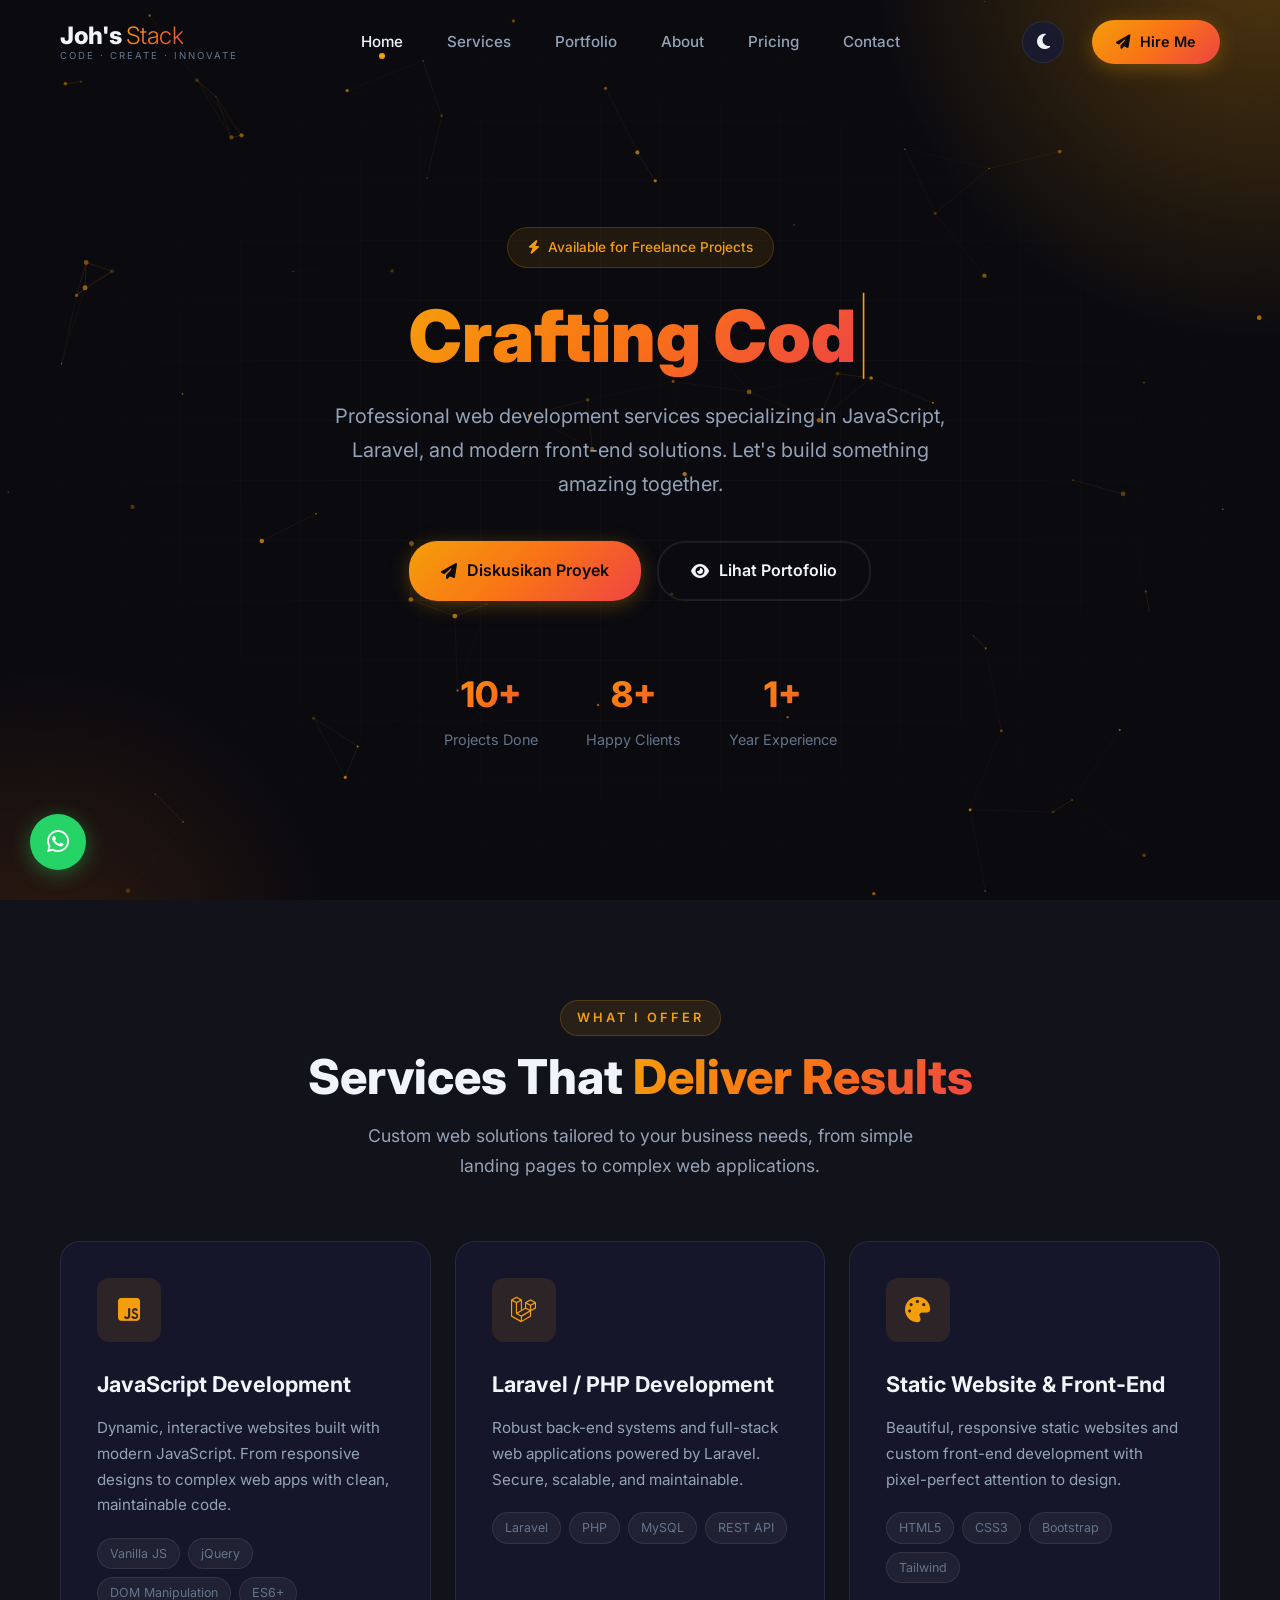
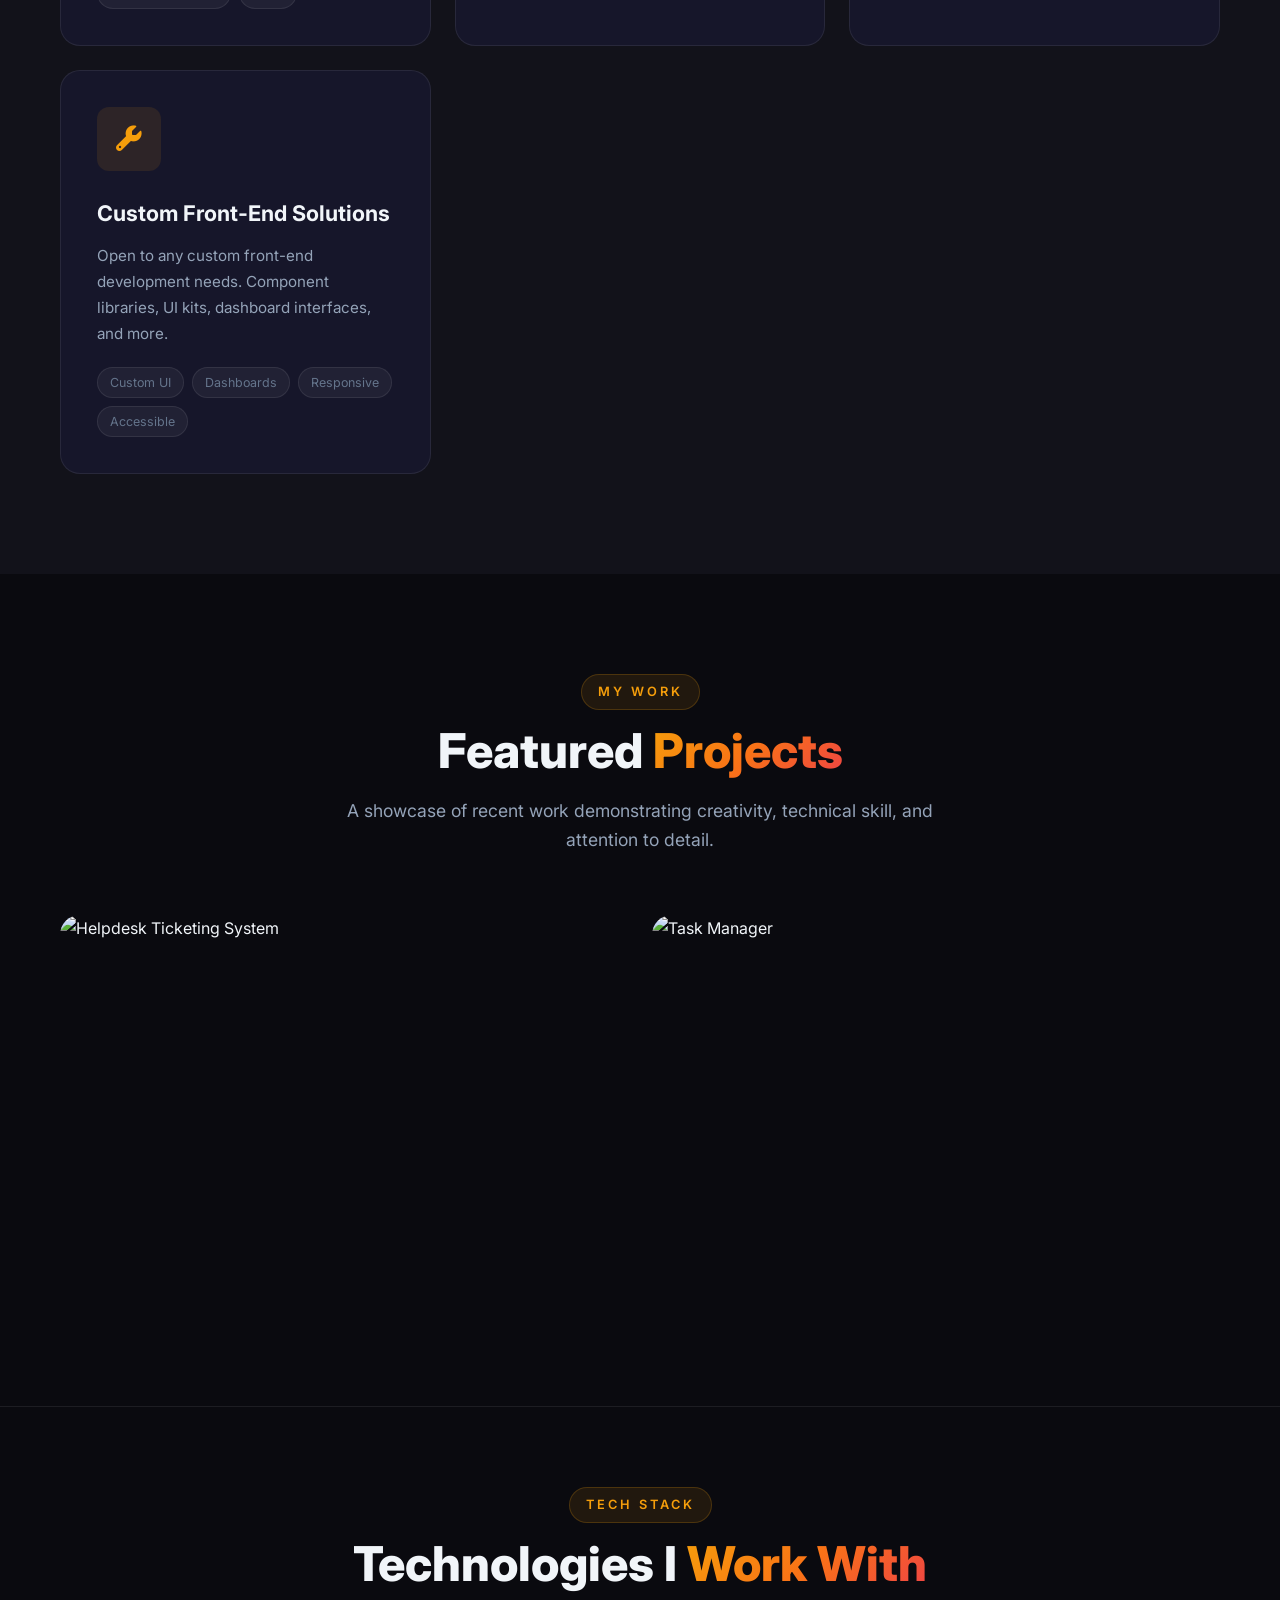
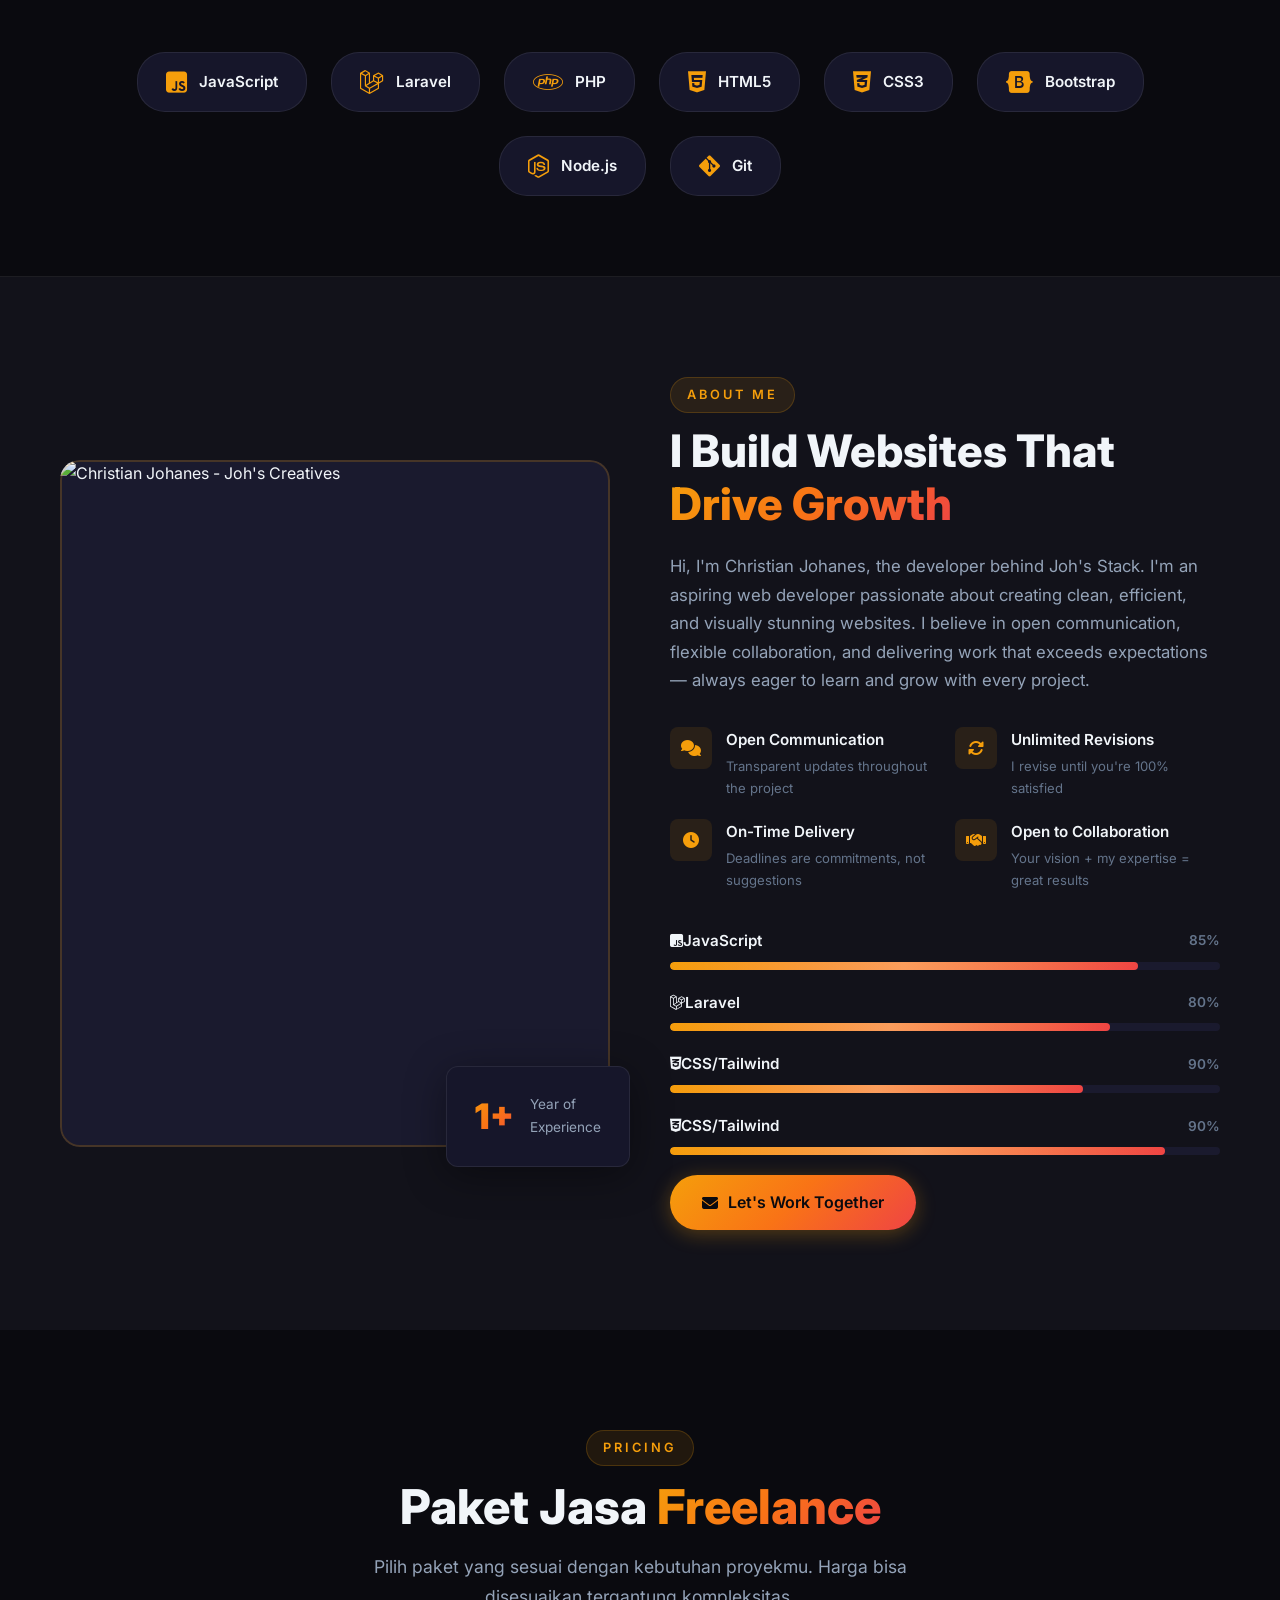
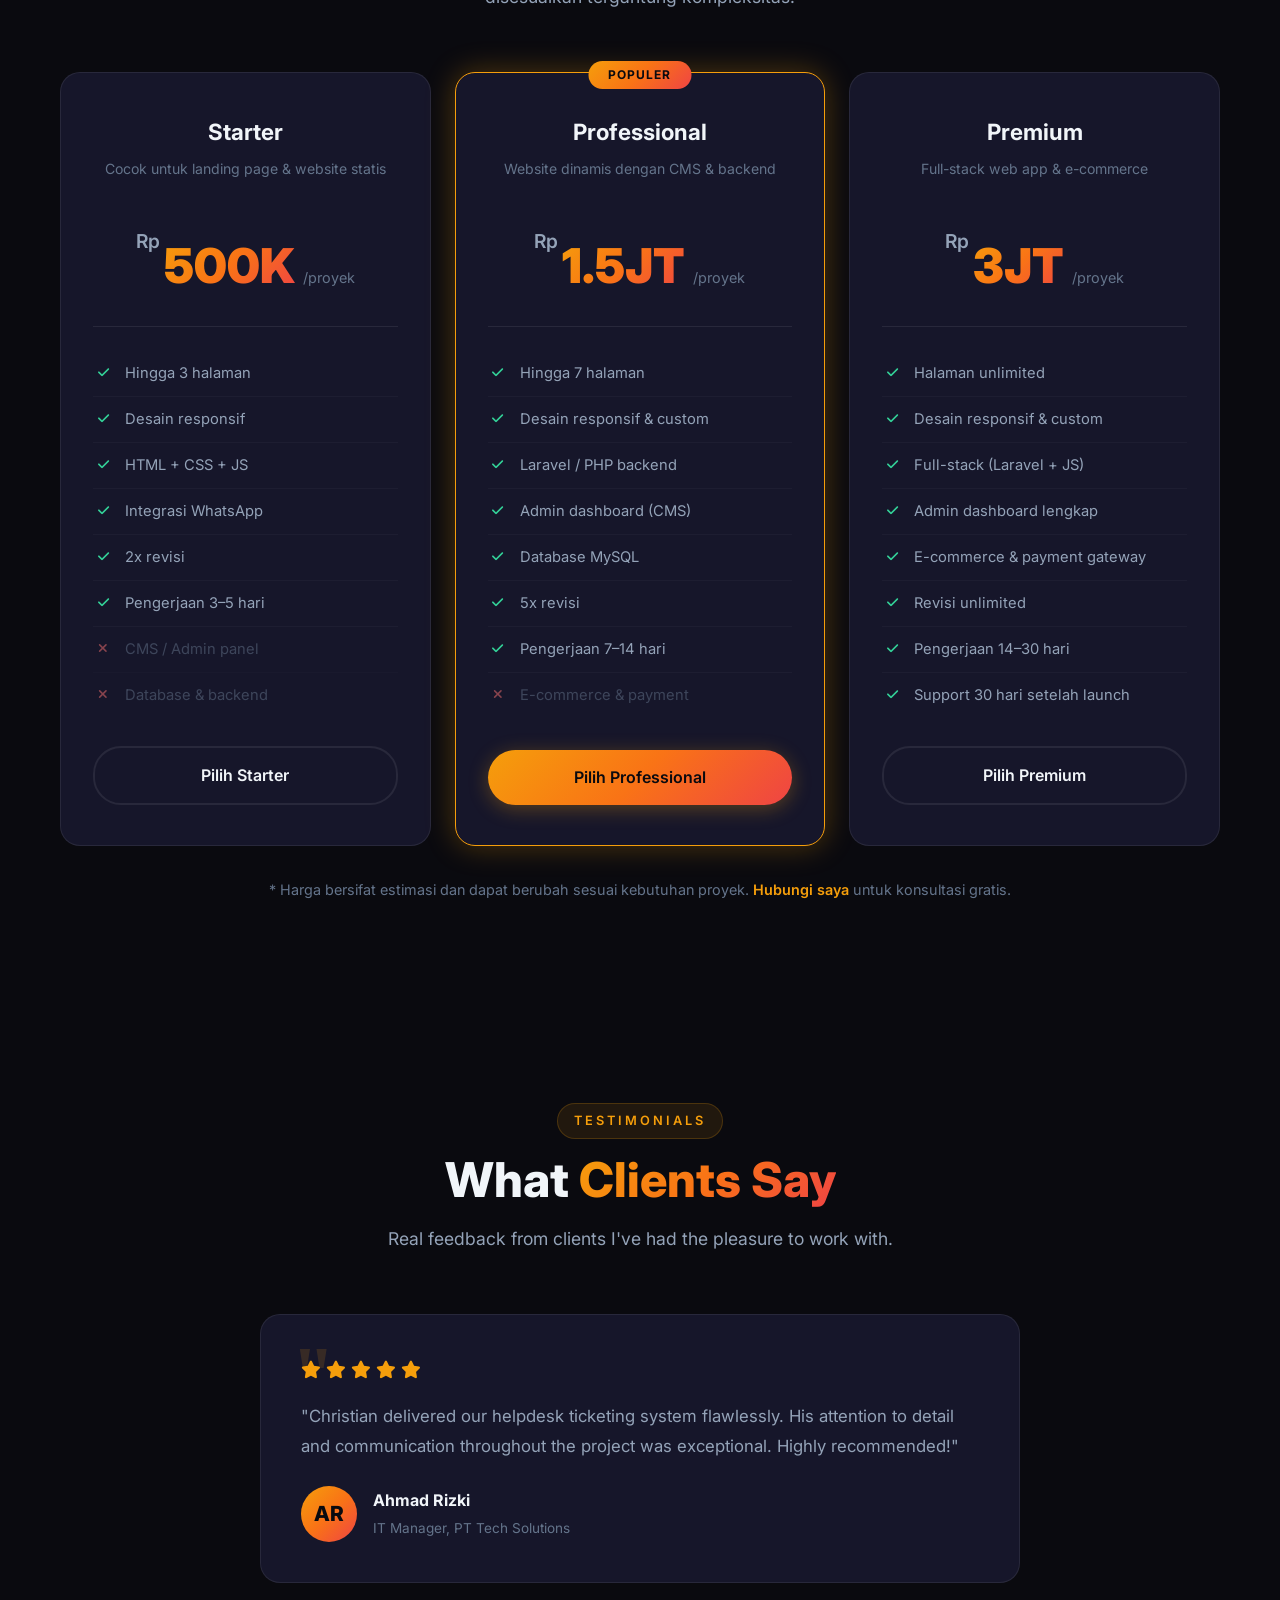
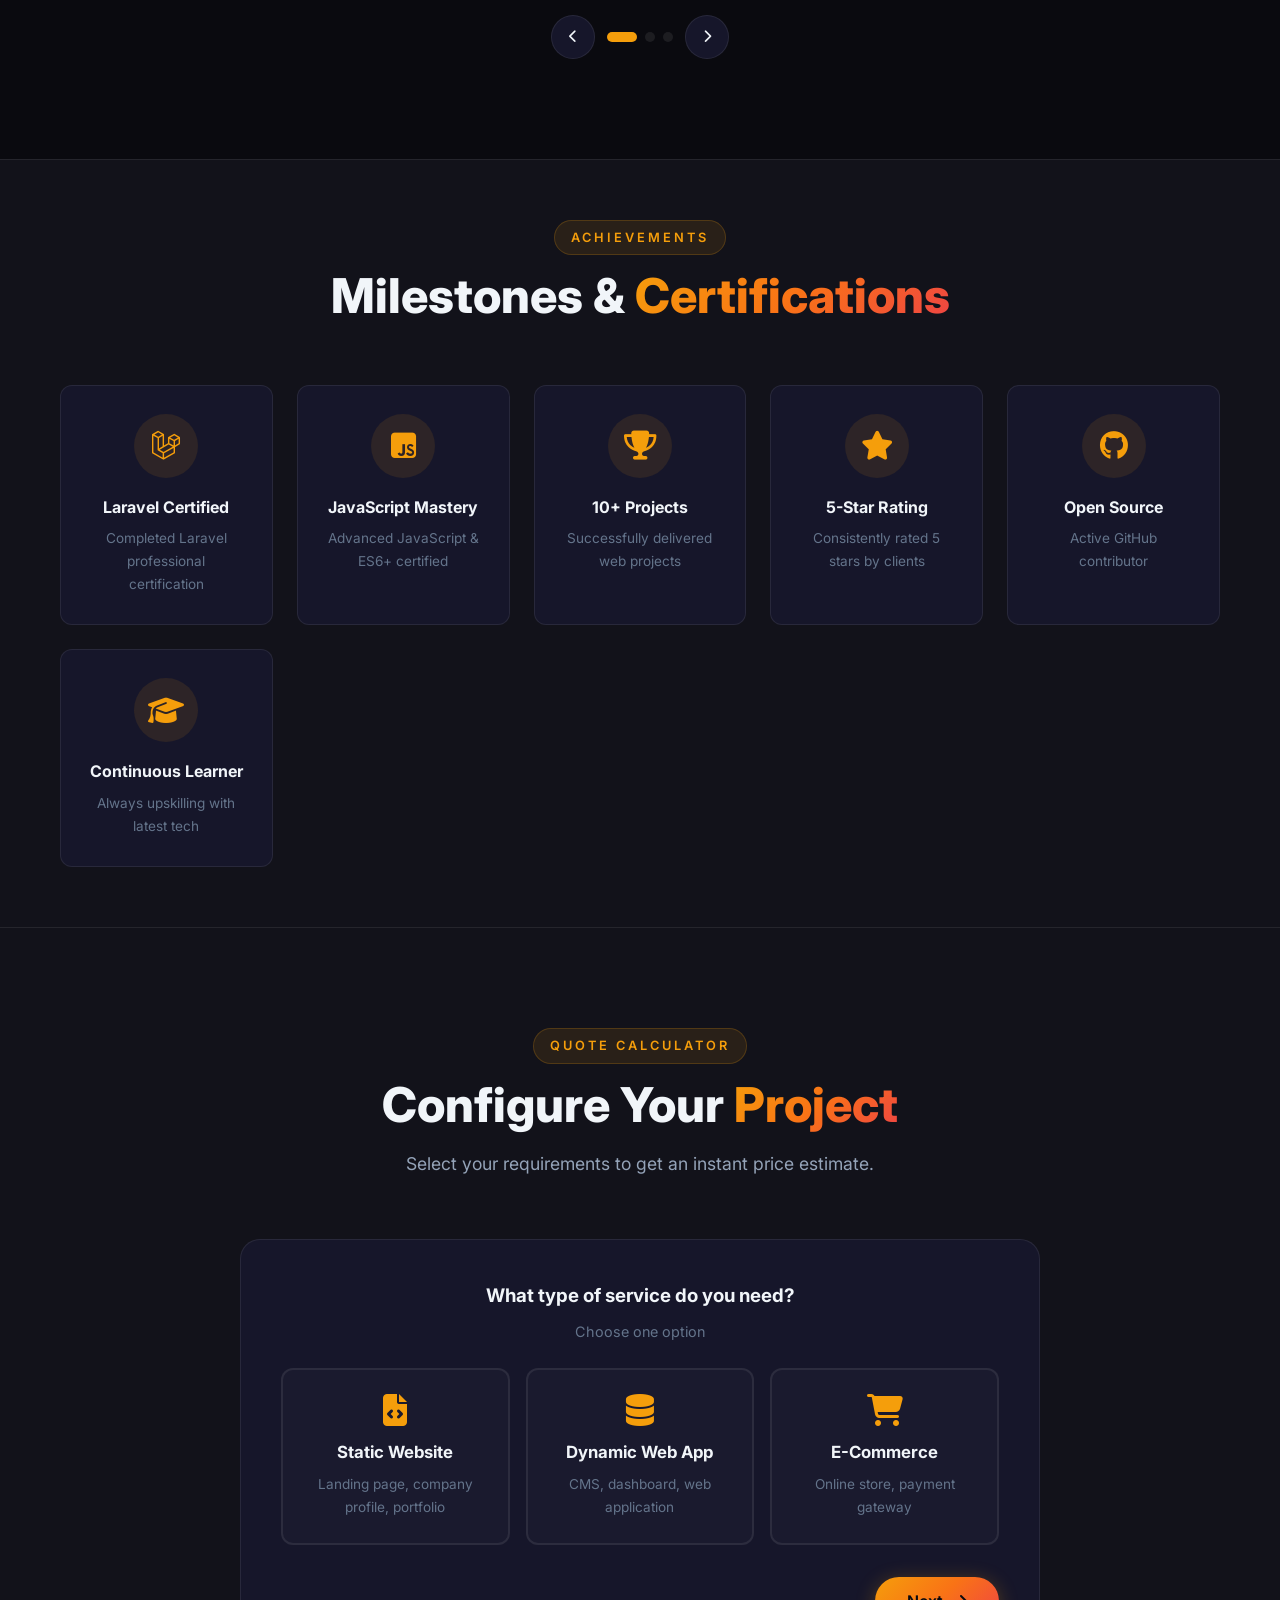
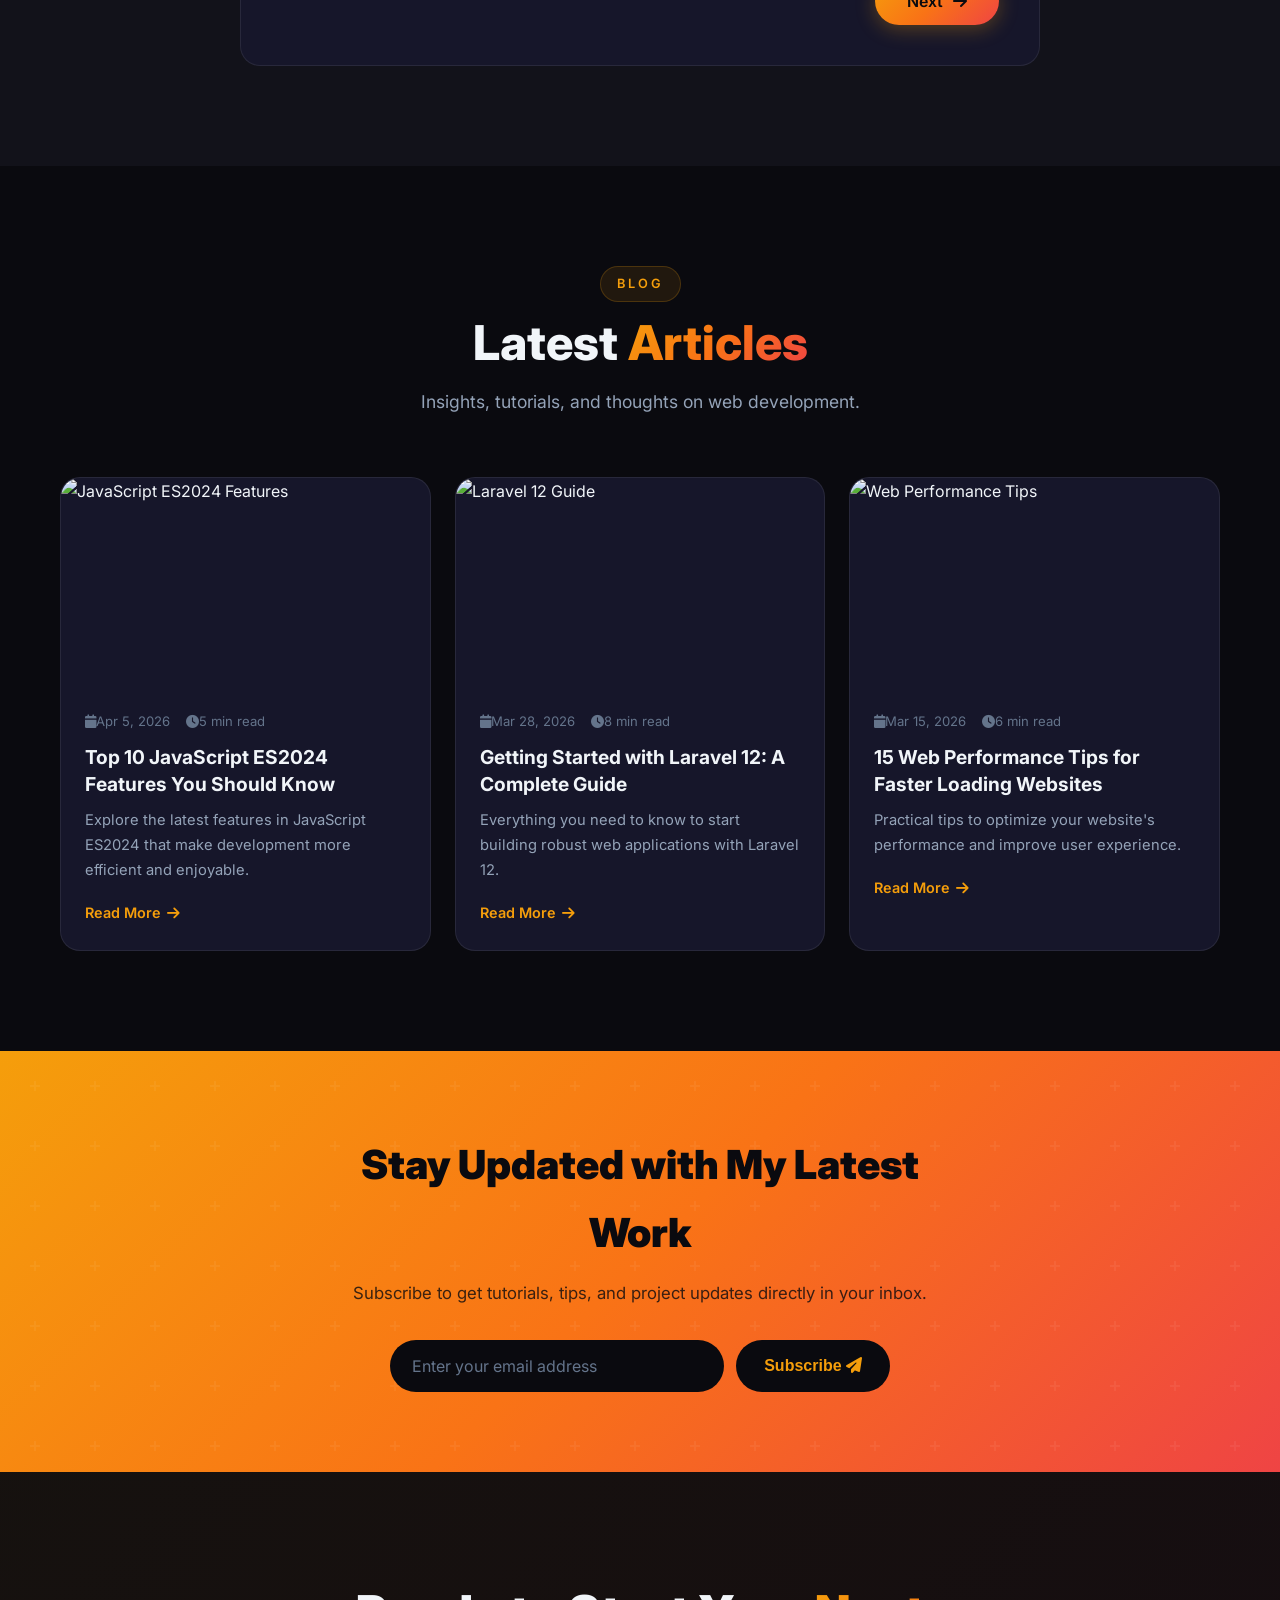
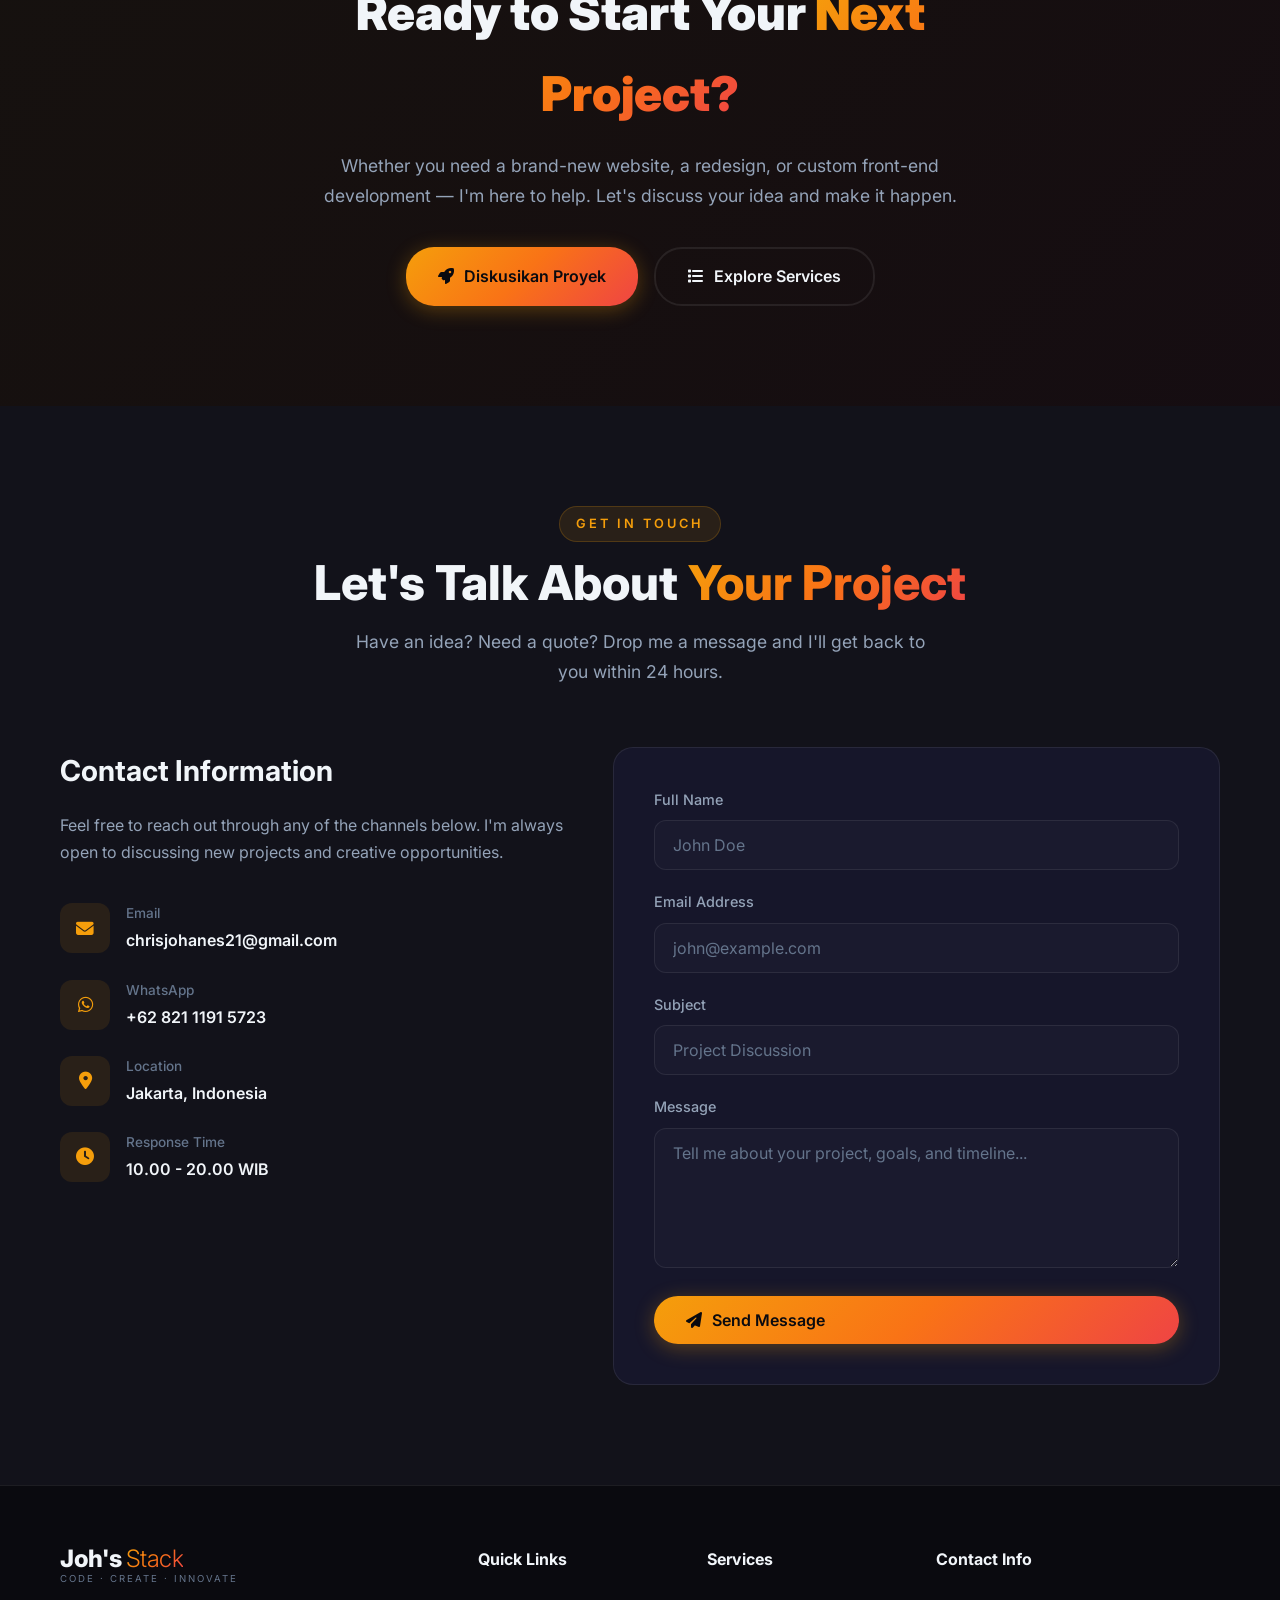
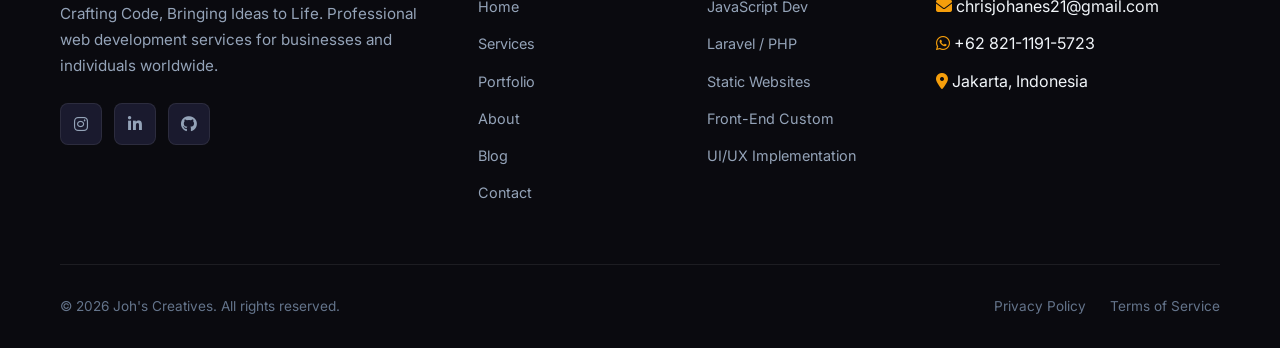
==== commit 5e5d651c: "revert: restore index.html to previous version per tester request" ====
--- a/index.html
+++ b/index.html
@@ -3,28 +3,154 @@
 <head>
   <meta charset="UTF-8">
   <meta name="viewport" content="width=device-width, initial-scale=1.0">
-  <title>Joh's Stack | Full-Stack Development, Delivered.</title>
+  <title>Joh's Stack | Crafting Code, Bringing Ideas to Life</title>
+  <link rel="icon" type="image/jpeg" href="Joh's Stack.jpg">
+  
+  <!-- SEO Meta Tags -->
+  <meta name="description" content="Professional freelance web developer specializing in JavaScript, Laravel, PHP, HTML, CSS. Custom web solutions, responsive design, and full-stack development.">
+  <meta name="keywords" content="web developer, javascript developer, laravel developer, php developer, freelance web developer, frontend developer, fullstack developer, jakarta">
+  <meta name="author" content="Christian Johanes">
+  <meta name="robots" content="index, follow">
+  <link rel="canonical" href="https://johstack.com/">
+  
+  <!-- Open Graph Tags -->
+  <meta property="og:type" content="website">
+  <meta property="og:title" content="Joh's Stack | Professional Web Development Services">
+  <meta property="og:description" content="Professional freelance web developer specializing in JavaScript, Laravel, PHP. Let's build something amazing together.">
+  <meta property="og:image" content="https://johstack.com/Joh's Stack.jpg">
+  <meta property="og:url" content="https://johstack.com/">
+  <meta property="og:site_name" content="Joh's Stack">
+  
+  <!-- Twitter Card Tags -->
+  <meta name="twitter:card" content="summary_large_image">
+  <meta name="twitter:title" content="Joh's Stack | Professional Web Development Services">
+  <meta name="twitter:description" content="Professional freelance web developer specializing in JavaScript, Laravel, PHP.">
+  <meta name="twitter:image" content="https://johstack.com/Joh's Stack.jpg">
+  
+  <!-- Performance: Preload Critical Resources -->
+  <link rel="preload" href="https://fonts.googleapis.com/css2?family=Inter:wght@300;400;500;600;700;800;900&family=Fira+Code:wght@400;500&display=swap" as="style">
   <link rel="preconnect" href="https://fonts.googleapis.com">
   <link rel="preconnect" href="https://fonts.gstatic.com" crossorigin>
-  <link href="https://fonts.googleapis.com/css2?family=Poppins:wght@300;400;500;600;700;800;900&display=swap" rel="stylesheet">
+  <link href="https://fonts.googleapis.com/css2?family=Inter:wght@300;400;500;600;700;800;900&family=Fira+Code:wght@400;500;600&display=swap" rel="stylesheet">
   <link rel="stylesheet" href="https://cdnjs.cloudflare.com/ajax/libs/font-awesome/6.5.1/css/all.min.css">
+  
+  <!-- Schema.org Structured Data -->
+  <script type="application/ld+json">
+  {
+    "@context": "https://schema.org",
+    "@type": "ProfessionalService",
+    "name": "Joh's Stack",
+    "description": "Professional web development services specializing in JavaScript, Laravel, and modern front-end solutions.",
+    "url": "https://johstack.com/",
+    "image": "https://johstack.com/Joh's Stack.jpg",
+    "founder": {
+      "@type": "Person",
+      "name": "Christian Johanes"
+    },
+    "address": {
+      "@type": "PostalAddress",
+      "addressLocality": "Jakarta",
+      "addressCountry": "ID"
+    },
+    "priceRange": "Rp500K - Rp3M+",
+    "serviceType": ["Web Development", "JavaScript Development", "Laravel Development", "PHP Development"]
+  }
+  </script>
+  
   <style>
+    /* ========== PAGE LOADER ========== */
+    .page-loader {
+      position: fixed;
+      inset: 0;
+      background: var(--bg-primary);
+      z-index: 99999;
+      display: flex;
+      align-items: center;
+      justify-content: center;
+      transition: opacity 0.5s ease, visibility 0.5s ease;
+    }
+    
+    .page-loader.fade-out {
+      opacity: 0;
+      visibility: hidden;
+    }
+    
+    .loader-spinner {
+      width: 50px;
+      height: 50px;
+      border: 3px solid var(--border-color);
+      border-top-color: var(--accent-primary);
+      border-radius: 50%;
+      animation: spin 0.8s linear infinite;
+    }
+    
+    @keyframes spin {
+      to { transform: rotate(360deg); }
+    }
+    
+    /* ========== PROGRESS BAR ========== */
+    .progress-bar {
+      position: fixed;
+      top: 0;
+      left: 0;
+      width: 0%;
+      height: 3px;
+      background: var(--accent-gradient);
+      z-index: 10000;
+      transition: width 0.3s ease;
+    }
+    /* ========== CSS VARIABLES ========== */
     :root {
-      --navy-dark: #0a0e27;
-      --navy: #121638;
-      --navy-light: #1a1f4a;
-      --orange: #ff6b35;
-      --orange-light: #ff8c5a;
-      --teal: #00c9b1;
-      --white: #f8f9fa;
-      --gray: #a0aec0;
-      --gray-dark: #718096;
-      --shadow: 0 10px 40px rgba(0, 0, 0, 0.3);
-      --shadow-sm: 0 4px 15px rgba(0, 0, 0, 0.2);
-      --transition: all 0.3s ease;
-    }
-
-    * {
+      --bg-primary: #0a0a0f;
+      --bg-secondary: #12121a;
+      --bg-tertiary: #1a1a2e;
+      --bg-card: #16162a;
+      --accent-primary: #f59e0b;
+      --accent-secondary: #f97316;
+      --accent-gradient: linear-gradient(135deg, #f59e0b 0%, #f97316 50%, #ef4444 100%);
+      --accent-glow: rgba(245, 158, 11, 0.3);
+      --text-primary: #f1f5f9;
+      --text-secondary: #94a3b8;
+      --text-muted: #64748b;
+      --border-color: rgba(255, 255, 255, 0.08);
+      --border-hover: rgba(245, 158, 11, 0.4);
+      --shadow-sm: 0 4px 20px rgba(0, 0, 0, 0.3);
+      --shadow-md: 0 8px 40px rgba(0, 0, 0, 0.4);
+      --shadow-lg: 0 20px 60px rgba(0, 0, 0, 0.5);
+      --shadow-glow: 0 0 30px var(--accent-glow);
+      --radius-sm: 8px;
+      --radius-md: 12px;
+      --radius-lg: 20px;
+      --radius-xl: 28px;
+      --transition: all 0.3s cubic-bezier(0.4, 0, 0.2, 1);
+    }
+
+    /* ========== LIGHT MODE VARIABLES ========== */
+    [data-theme="light"] {
+      --bg-primary: #f8f9fa;
+      --bg-secondary: #ffffff;
+      --bg-tertiary: #f1f3f5;
+      --bg-card: #ffffff;
+      --text-primary: #212529;
+      --text-secondary: #495057;
+      --text-muted: #868e96;
+      --border-color: rgba(0, 0, 0, 0.1);
+      --border-hover: rgba(245, 158, 11, 0.5);
+      --shadow-sm: 0 4px 20px rgba(0, 0, 0, 0.08);
+      --shadow-md: 0 8px 40px rgba(0, 0, 0, 0.12);
+      --shadow-lg: 0 20px 60px rgba(0, 0, 0, 0.15);
+    }
+
+    [data-theme="light"] .navbar.scrolled {
+      background: rgba(255, 255, 255, 0.98);
+    }
+
+    [data-theme="light"] .hero-bg::before {
+      opacity: 0.3;
+    }
+
+    /* ========== RESET & BASE ========== */
+    *, *::before, *::after {
       margin: 0;
       padding: 0;
       box-sizing: border-box;
@@ -36,48 +162,96 @@
     }
 
     body {
-      font-family: 'Poppins', sans-serif;
-      background: var(--navy-dark);
-      color: var(--white);
-      line-height: 1.6;
+      font-family: 'Inter', -apple-system, BlinkMacSystemFont, sans-serif;
+      background: var(--bg-primary);
+      color: var(--text-primary);
+      line-height: 1.7;
       overflow-x: hidden;
     }
 
+    ::selection {
+      background: var(--accent-primary);
+      color: var(--bg-primary);
+    }
+
+    ::-webkit-scrollbar {
+      width: 8px;
+    }
+
+    ::-webkit-scrollbar-track {
+      background: var(--bg-secondary);
+    }
+
+    ::-webkit-scrollbar-thumb {
+      background: var(--accent-primary);
+      border-radius: 4px;
+    }
+
+    a {
+      text-decoration: none;
+      color: inherit;
+      transition: var(--transition);
+    }
+
+    img {
+      max-width: 100%;
+      display: block;
+    }
+
+    ul {
+      list-style: none;
+    }
+
+    /* ========== UTILITY CLASSES ========== */
     .container {
+      width: 100%;
       max-width: 1200px;
       margin: 0 auto;
       padding: 0 20px;
     }
 
-    section {
+    .section {
       padding: 100px 0;
+    }
+
+    .section-header {
+      text-align: center;
+      margin-bottom: 60px;
     }
 
     .section-label {
       display: inline-block;
-      font-size: 0.85rem;
+      font-size: 0.8rem;
       font-weight: 600;
       text-transform: uppercase;
       letter-spacing: 3px;
-      color: var(--orange);
+      color: var(--accent-primary);
       margin-bottom: 12px;
-      background: rgba(255, 107, 53, 0.1);
       padding: 6px 16px;
+      background: rgba(245, 158, 11, 0.1);
+      border: 1px solid rgba(245, 158, 11, 0.2);
       border-radius: 50px;
-      border: 1px solid rgba(255, 107, 53, 0.3);
     }
 
     .section-title {
-      font-size: clamp(2rem, 5vw, 2.8rem);
+      font-size: clamp(2rem, 5vw, 3rem);
       font-weight: 800;
+      line-height: 1.2;
       margin-bottom: 16px;
     }
 
     .section-subtitle {
       font-size: 1.1rem;
-      color: var(--gray);
+      color: var(--text-secondary);
       max-width: 600px;
-      margin: 0 auto 60px;
+      margin: 0 auto;
+    }
+
+    .gradient-text {
+      background: var(--accent-gradient);
+      -webkit-background-clip: text;
+      background-clip: text;
+      -webkit-text-fill-color: transparent;
     }
 
     .btn {
@@ -87,42 +261,37 @@
       padding: 14px 32px;
       font-size: 1rem;
       font-weight: 600;
-      border-radius: 50px;
+      border-radius: var(--radius-xl);
       border: none;
       cursor: pointer;
       transition: var(--transition);
-      font-family: 'Poppins', sans-serif;
+      font-family: inherit;
     }
 
     .btn-primary {
-      background: linear-gradient(135deg, var(--orange), var(--orange-light));
-      color: white;
-      box-shadow: 0 4px 20px rgba(255, 107, 53, 0.4);
+      background: var(--accent-gradient);
+      color: var(--bg-primary);
+      box-shadow: 0 4px 20px var(--accent-glow);
     }
 
     .btn-primary:hover {
       transform: translateY(-3px);
-      box-shadow: 0 8px 30px rgba(255, 107, 53, 0.5);
+      box-shadow: 0 8px 30px var(--accent-glow);
     }
 
     .btn-outline {
       background: transparent;
-      color: var(--white);
-      border: 2px solid rgba(255, 255, 255, 0.2);
+      color: var(--text-primary);
+      border: 2px solid var(--border-color);
     }
 
     .btn-outline:hover {
-      border-color: var(--orange);
-      color: var(--orange);
+      border-color: var(--accent-primary);
+      color: var(--accent-primary);
       transform: translateY(-3px);
     }
 
-    .btn-sm {
-      padding: 10px 24px;
-      font-size: 0.9rem;
-    }
-
-    /* NAVBAR */
+    /* ========== NAVBAR ========== */
     .navbar {
       position: fixed;
       top: 0;
@@ -135,10 +304,10 @@
     }
 
     .navbar.scrolled {
-      background: rgba(10, 14, 39, 0.95);
+      background: rgba(10, 10, 15, 0.95);
       backdrop-filter: blur(20px);
       padding: 14px 0;
-      border-bottom: 1px solid rgba(255, 255, 255, 0.05);
+      border-bottom: 1px solid var(--border-color);
     }
 
     .navbar .container {
@@ -148,48 +317,93 @@
     }
 
     .nav-brand {
-      font-size: 1.6rem;
+      display: flex;
+      flex-direction: column;
+      line-height: 1.1;
+    }
+
+    .nav-brand .brand-main {
+      display: flex;
+      align-items: baseline;
+      gap: 4px;
+    }
+
+    .nav-brand .joh {
+      font-size: 1.5rem;
       font-weight: 800;
-    }
-
-    .nav-brand span {
-      background: linear-gradient(135deg, var(--orange), var(--teal));
+      color: var(--text-primary);
+      letter-spacing: -0.5px;
+    }
+
+    .nav-brand .stack {
+      font-size: 1.5rem;
+      font-weight: 300;
+      background: var(--accent-gradient);
       -webkit-background-clip: text;
       background-clip: text;
       -webkit-text-fill-color: transparent;
+      letter-spacing: -0.5px;
+    }
+
+    .nav-brand .tagline {
+      font-size: 0.6rem;
+      letter-spacing: 2px;
+      color: var(--text-muted);
+      text-transform: uppercase;
+      margin-top: 2px;
     }
 
     .nav-links {
       display: flex;
       align-items: center;
       gap: 8px;
-      list-style: none;
     }
 
     .nav-links a {
       padding: 8px 18px;
       font-size: 0.95rem;
       font-weight: 500;
-      color: var(--gray);
-      border-radius: 50px;
-      transition: var(--transition);
+      color: var(--text-secondary);
+      border-radius: var(--radius-xl);
+      position: relative;
     }
 
     .nav-links a:hover,
     .nav-links a.active {
-      color: var(--white);
+      color: var(--text-primary);
+    }
+
+    .nav-links a.active::after {
+      content: '';
+      position: absolute;
+      bottom: 4px;
+      left: 50%;
+      transform: translateX(-50%);
+      width: 6px;
+      height: 6px;
+      background: var(--accent-primary);
+      border-radius: 50%;
+    }
+
+    .nav-cta {
+      margin-left: 16px;
+    }
+
+    .nav-cta .btn {
+      padding: 10px 24px;
+      font-size: 0.9rem;
     }
 
     .nav-toggle {
       display: none;
       background: none;
       border: none;
-      color: var(--white);
+      color: var(--text-primary);
       font-size: 1.5rem;
       cursor: pointer;
     }
 
-    /* HERO */
+    /* ========== HERO SECTION ========== */
     .hero {
       min-height: 100vh;
       display: flex;
@@ -199,31 +413,47 @@
       padding-top: 80px;
     }
 
-    .hero::before {
+    .hero-bg {
+      position: absolute;
+      inset: 0;
+      z-index: 0;
+    }
+
+    .hero-bg::before {
       content: '';
       position: absolute;
-      top: -30%;
-      right: -20%;
-      width: 700px;
-      height: 700px;
-      background: radial-gradient(circle, rgba(255, 107, 53, 0.15), transparent 70%);
+      top: -50%;
+      right: -30%;
+      width: 800px;
+      height: 800px;
+      background: radial-gradient(circle, var(--accent-glow) 0%, transparent 70%);
       animation: pulse 8s ease-in-out infinite;
     }
 
-    .hero::after {
+    .hero-bg::after {
       content: '';
       position: absolute;
-      bottom: -30%;
+      bottom: -40%;
       left: -20%;
       width: 600px;
       height: 600px;
-      background: radial-gradient(circle, rgba(0, 201, 177, 0.1), transparent 70%);
+      background: radial-gradient(circle, rgba(249, 115, 22, 0.15) 0%, transparent 70%);
       animation: pulse 10s ease-in-out infinite reverse;
     }
 
     @keyframes pulse {
       0%, 100% { transform: scale(1); opacity: 0.5; }
-      50% { transform: scale(1.15); opacity: 0.8; }
+      50% { transform: scale(1.2); opacity: 0.8; }
+    }
+
+    .hero-grid {
+      position: absolute;
+      inset: 0;
+      background-image:
+        linear-gradient(rgba(255, 255, 255, 0.02) 1px, transparent 1px),
+        linear-gradient(90deg, rgba(255, 255, 255, 0.02) 1px, transparent 1px);
+      background-size: 60px 60px;
+      mask-image: radial-gradient(ellipse at center, black 30%, transparent 80%);
     }
 
     .hero .container {
@@ -242,13 +472,23 @@
       align-items: center;
       gap: 8px;
       padding: 8px 20px;
-      background: rgba(255, 107, 53, 0.1);
-      border: 1px solid rgba(255, 107, 53, 0.3);
+      background: rgba(245, 158, 11, 0.1);
+      border: 1px solid rgba(245, 158, 11, 0.2);
       border-radius: 50px;
       font-size: 0.85rem;
       font-weight: 500;
-      color: var(--orange);
+      color: var(--accent-primary);
       margin-bottom: 28px;
+      animation: fadeInDown 0.8s ease;
+    }
+
+    .hero-badge i {
+      animation: sparkle 2s ease-in-out infinite;
+    }
+
+    @keyframes sparkle {
+      0%, 100% { transform: scale(1) rotate(0deg); }
+      50% { transform: scale(1.2) rotate(15deg); }
     }
 
     .hero-title {
@@ -256,22 +496,17 @@
       font-weight: 900;
       line-height: 1.1;
       margin-bottom: 24px;
-    }
-
-    .hero-title .highlight {
-      background: linear-gradient(135deg, var(--orange), var(--teal));
-      -webkit-background-clip: text;
-      background-clip: text;
-      -webkit-text-fill-color: transparent;
+      animation: fadeInUp 0.8s ease 0.2s both;
     }
 
     .hero-subtitle {
       font-size: clamp(1.05rem, 2.5vw, 1.25rem);
-      color: var(--gray);
+      color: var(--text-secondary);
       margin-bottom: 40px;
       max-width: 650px;
       margin-left: auto;
       margin-right: auto;
+      animation: fadeInUp 0.8s ease 0.4s both;
     }
 
     .hero-buttons {
@@ -279,6 +514,7 @@
       gap: 16px;
       justify-content: center;
       flex-wrap: wrap;
+      animation: fadeInUp 0.8s ease 0.6s both;
     }
 
     .hero-stats {
@@ -286,12 +522,13 @@
       justify-content: center;
       gap: 48px;
       margin-top: 64px;
+      animation: fadeInUp 0.8s ease 0.8s both;
     }
 
     .hero-stat h3 {
       font-size: 2.2rem;
       font-weight: 800;
-      background: linear-gradient(135deg, var(--orange), var(--teal));
+      background: var(--accent-gradient);
       -webkit-background-clip: text;
       background-clip: text;
       -webkit-text-fill-color: transparent;
@@ -299,13 +536,23 @@
 
     .hero-stat p {
       font-size: 0.9rem;
-      color: var(--gray-dark);
+      color: var(--text-muted);
       margin-top: 4px;
     }
 
-    /* SERVICES */
+    @keyframes fadeInUp {
+      from { opacity: 0; transform: translateY(30px); }
+      to { opacity: 1; transform: translateY(0); }
+    }
+
+    @keyframes fadeInDown {
+      from { opacity: 0; transform: translateY(-20px); }
+      to { opacity: 1; transform: translateY(0); }
+    }
+
+    /* ========== SERVICES SECTION ========== */
     .services {
-      background: var(--navy);
+      background: var(--bg-secondary);
     }
 
     .services-grid {
@@ -315,9 +562,9 @@
     }
 
     .service-card {
-      background: var(--navy-light);
-      border: 1px solid rgba(255, 255, 255, 0.05);
-      border-radius: 16px;
+      background: var(--bg-card);
+      border: 1px solid var(--border-color);
+      border-radius: var(--radius-lg);
       padding: 36px;
       transition: var(--transition);
       position: relative;
@@ -331,15 +578,15 @@
       left: 0;
       right: 0;
       height: 3px;
-      background: linear-gradient(135deg, var(--orange), var(--teal));
+      background: var(--accent-gradient);
       opacity: 0;
       transition: var(--transition);
     }
 
     .service-card:hover {
       transform: translateY(-8px);
-      border-color: rgba(255, 107, 53, 0.3);
-      box-shadow: 0 0 30px rgba(255, 107, 53, 0.15);
+      border-color: var(--border-hover);
+      box-shadow: var(--shadow-glow);
     }
 
     .service-card:hover::before {
@@ -352,17 +599,17 @@
       display: flex;
       align-items: center;
       justify-content: center;
-      background: rgba(255, 107, 53, 0.1);
-      border-radius: 12px;
+      background: rgba(245, 158, 11, 0.1);
+      border-radius: var(--radius-md);
       font-size: 1.6rem;
-      color: var(--orange);
+      color: var(--accent-primary);
       margin-bottom: 24px;
       transition: var(--transition);
     }
 
     .service-card:hover .service-icon {
-      background: linear-gradient(135deg, var(--orange), var(--teal));
-      color: white;
+      background: var(--accent-gradient);
+      color: var(--bg-primary);
       transform: scale(1.1);
     }
 
@@ -373,7 +620,7 @@
     }
 
     .service-card p {
-      color: var(--gray);
+      color: var(--text-secondary);
       font-size: 0.95rem;
       margin-bottom: 20px;
     }
@@ -389,137 +636,98 @@
       background: rgba(255, 255, 255, 0.05);
       border-radius: 50px;
       font-size: 0.78rem;
-      color: var(--gray-dark);
-      border: 1px solid rgba(255, 255, 255, 0.08);
-    }
-
-    /* PORTFOLIO */
+      color: var(--text-muted);
+      border: 1px solid var(--border-color);
+    }
+
+    /* ========== PORTFOLIO SECTION ========== */
     .portfolio-grid {
       display: grid;
       grid-template-columns: repeat(auto-fit, minmax(300px, 1fr));
-      gap: 28px;
+      gap: 24px;
     }
 
     .portfolio-card {
-      background: var(--navy-light);
-      border: 1px solid rgba(255, 255, 255, 0.05);
-      border-radius: 16px;
+      position: relative;
+      border-radius: var(--radius-lg);
       overflow: hidden;
-      transition: var(--transition);
-    }
-
-    .portfolio-card:hover {
-      transform: translateY(-8px);
-      border-color: rgba(255, 107, 53, 0.3);
-      box-shadow: var(--shadow);
-    }
-
-    .portfolio-image {
-      position: relative;
-      width: 100%;
-      aspect-ratio: 16 / 10;
-      overflow: hidden;
-      background: linear-gradient(135deg, var(--navy), var(--navy-light));
-    }
-
-    .portfolio-image img {
+      aspect-ratio: 16 / 11;
+      cursor: pointer;
+      group: true;
+    }
+
+    .portfolio-card img {
       width: 100%;
       height: 100%;
       object-fit: cover;
       transition: var(--transition);
     }
 
-    .portfolio-card:hover .portfolio-image img {
-      transform: scale(1.05);
+    .portfolio-card:hover img {
+      transform: scale(1.08);
+    }
+
+    .portfolio-overlay {
+      position: absolute;
+      inset: 0;
+      background: linear-gradient(to top, rgba(10, 10, 15, 0.95) 0%, rgba(10, 10, 15, 0.4) 50%, transparent 100%);
+      display: flex;
+      flex-direction: column;
+      justify-content: flex-end;
+      padding: 28px;
+      opacity: 0;
+      transition: var(--transition);
+    }
+
+    .portfolio-card:hover .portfolio-overlay {
+      opacity: 1;
     }
 
     .portfolio-category {
-      position: absolute;
-      top: 16px;
-      left: 16px;
-      padding: 6px 14px;
-      background: var(--orange);
-      color: white;
+      display: inline-block;
+      padding: 4px 14px;
+      background: var(--accent-primary);
+      color: var(--bg-primary);
       font-size: 0.75rem;
       font-weight: 600;
       border-radius: 50px;
-    }
-
-    .portfolio-content {
-      padding: 24px;
-    }
-
-    .portfolio-content h3 {
+      margin-bottom: 10px;
+      width: fit-content;
+    }
+
+    .portfolio-overlay h3 {
       font-size: 1.3rem;
       font-weight: 700;
-      margin-bottom: 10px;
-    }
-
-    .portfolio-content p {
-      color: var(--gray);
-      font-size: 0.95rem;
-      margin-bottom: 16px;
-      line-height: 1.6;
-    }
-
-    .portfolio-tech {
-      display: flex;
-      flex-wrap: wrap;
+      margin-bottom: 6px;
+    }
+
+    .portfolio-overlay p {
+      font-size: 0.9rem;
+      color: var(--text-secondary);
+      margin-bottom: 14px;
+    }
+
+    .portfolio-link {
+      display: inline-flex;
+      align-items: center;
       gap: 8px;
-      margin-bottom: 20px;
-    }
-
-    .portfolio-tech span {
-      padding: 4px 12px;
-      background: rgba(0, 201, 177, 0.1);
-      border: 1px solid rgba(0, 201, 177, 0.3);
-      border-radius: 50px;
-      font-size: 0.78rem;
-      color: var(--teal);
-      font-weight: 500;
-    }
-
-    .portfolio-actions {
-      display: flex;
+      color: var(--accent-primary);
+      font-weight: 600;
+      font-size: 0.9rem;
+    }
+
+    .portfolio-link:hover {
       gap: 12px;
-      flex-wrap: wrap;
-    }
-
-    .portfolio-actions .btn {
-      flex: 1;
-      justify-content: center;
-      min-width: 140px;
-    }
-
-    .btn-github {
-      background: rgba(255, 255, 255, 0.08);
-      color: var(--white);
-      border: 1px solid rgba(255, 255, 255, 0.15);
-    }
-
-    .btn-github:hover {
-      background: rgba(255, 255, 255, 0.15);
-      border-color: var(--white);
-    }
-
-    .btn-demo {
-      background: linear-gradient(135deg, var(--orange), var(--orange-light));
-      color: white;
-    }
-
-    .btn-demo:hover {
-      transform: translateY(-2px);
-      box-shadow: 0 4px 15px rgba(255, 107, 53, 0.4);
-    }
-
-    /* ABOUT */
+    }
+
+    /* ========== ABOUT SECTION ========== */
     .about {
-      background: var(--navy);
+      background: var(--bg-secondary);
     }
 
     .about-grid {
       display: grid;
-      grid-template-columns: 1fr 1.2fr;
+      grid-template-columns: 1fr 1fr;
       gap: 60px;
       align-items: center;
     }
@@ -530,39 +738,47 @@
 
     .about-image-wrapper {
       position: relative;
-      border-radius: 16px;
+      border-radius: var(--radius-lg);
       overflow: hidden;
       aspect-ratio: 4 / 5;
-      background: linear-gradient(135deg, var(--navy-light), var(--navy-dark));
-      display: flex;
-      align-items: center;
-      justify-content: center;
-    }
-
-    .about-image-wrapper i {
-      font-size: 8rem;
-      color: var(--orange);
-      opacity: 0.3;
+      background: var(--bg-tertiary);
+    }
+
+    .about-image-wrapper img {
+      width: 100%;
+      height: 100%;
+      object-fit: cover;
+      display: block;
+    }
+
+    .about-image-wrapper::after {
+      content: '';
+      position: absolute;
+      inset: 0;
+      border: 2px solid var(--border-hover);
+      border-radius: var(--radius-lg);
+      opacity: 0.5;
+      pointer-events: none;
     }
 
     .about-float-card {
       position: absolute;
       bottom: -20px;
       right: -20px;
-      background: var(--navy-light);
-      border: 1px solid rgba(255, 255, 255, 0.08);
-      border-radius: 12px;
+      background: var(--bg-card);
+      border: 1px solid var(--border-color);
+      border-radius: var(--radius-md);
       padding: 20px 28px;
       display: flex;
       align-items: center;
       gap: 16px;
-      box-shadow: var(--shadow);
+      box-shadow: var(--shadow-md);
     }
 
     .about-float-card .number {
       font-size: 2.2rem;
       font-weight: 900;
-      background: linear-gradient(135deg, var(--orange), var(--teal));
+      background: var(--accent-gradient);
       -webkit-background-clip: text;
       background-clip: text;
       -webkit-text-fill-color: transparent;
@@ -570,17 +786,18 @@
 
     .about-float-card .label {
       font-size: 0.85rem;
-      color: var(--gray);
+      color: var(--text-secondary);
     }
 
     .about-content h2 {
       font-size: clamp(2rem, 4vw, 2.8rem);
       font-weight: 800;
+      line-height: 1.2;
       margin-bottom: 20px;
     }
 
     .about-content > p {
-      color: var(--gray);
+      color: var(--text-secondary);
       font-size: 1.05rem;
       margin-bottom: 32px;
     }
@@ -605,9 +822,9 @@
       display: flex;
       align-items: center;
       justify-content: center;
-      background: rgba(255, 107, 53, 0.1);
-      border-radius: 8px;
-      color: var(--orange);
+      background: rgba(245, 158, 11, 0.1);
+      border-radius: var(--radius-sm);
+      color: var(--accent-primary);
       font-size: 1rem;
     }
 
@@ -619,21 +836,21 @@
 
     .about-feature p {
       font-size: 0.82rem;
-      color: var(--gray-dark);
-    }
-
-    /* TECH STACK */
+      color: var(--text-muted);
+    }
+
+    /* ========== TECH STACK ========== */
     .tech-stack {
       padding: 80px 0;
-      border-top: 1px solid rgba(255, 255, 255, 0.05);
-      border-bottom: 1px solid rgba(255, 255, 255, 0.05);
+      border-top: 1px solid var(--border-color);
+      border-bottom: 1px solid var(--border-color);
     }
 
     .tech-grid {
       display: flex;
       flex-wrap: wrap;
       justify-content: center;
-      gap: 20px;
+      gap: 24px;
     }
 
     .tech-item {
@@ -641,21 +858,21 @@
       align-items: center;
       gap: 12px;
       padding: 16px 28px;
-      background: var(--navy-light);
-      border: 1px solid rgba(255, 255, 255, 0.05);
-      border-radius: 50px;
+      background: var(--bg-card);
+      border: 1px solid var(--border-color);
+      border-radius: var(--radius-xl);
       transition: var(--transition);
     }
 
     .tech-item:hover {
-      border-color: rgba(255, 107, 53, 0.4);
+      border-color: var(--border-hover);
       transform: translateY(-4px);
-      box-shadow: 0 0 20px rgba(255, 107, 53, 0.15);
+      box-shadow: var(--shadow-glow);
     }
 
     .tech-item i {
       font-size: 1.5rem;
-      color: var(--orange);
+      color: var(--accent-primary);
     }
 
     .tech-item span {
@@ -663,9 +880,9 @@
       font-size: 0.95rem;
     }
 
-    /* CONTACT */
+    /* ========== CONTACT SECTION ========== */
     .contact {
-      background: var(--navy);
+      background: var(--bg-secondary);
     }
 
     .contact-grid {
@@ -681,7 +898,7 @@
     }
 
     .contact-info > p {
-      color: var(--gray);
+      color: var(--text-secondary);
       margin-bottom: 36px;
     }
 
@@ -704,16 +921,16 @@
       display: flex;
       align-items: center;
       justify-content: center;
-      background: rgba(255, 107, 53, 0.1);
-      border-radius: 12px;
-      color: var(--orange);
+      background: rgba(245, 158, 11, 0.1);
+      border-radius: var(--radius-md);
+      color: var(--accent-primary);
       font-size: 1.1rem;
     }
 
     .contact-detail h4 {
       font-size: 0.85rem;
       font-weight: 500;
-      color: var(--gray-dark);
+      color: var(--text-muted);
       margin-bottom: 2px;
     }
 
@@ -723,9 +940,9 @@
     }
 
     .contact-form-wrapper {
-      background: var(--navy-light);
-      border: 1px solid rgba(255, 255, 255, 0.05);
-      border-radius: 16px;
+      background: var(--bg-card);
+      border: 1px solid var(--border-color);
+      border-radius: var(--radius-lg);
       padding: 40px;
     }
 
@@ -738,18 +955,18 @@
       font-size: 0.9rem;
       font-weight: 500;
       margin-bottom: 8px;
-      color: var(--gray);
+      color: var(--text-secondary);
     }
 
     .form-group input,
     .form-group textarea {
       width: 100%;
       padding: 14px 18px;
-      background: var(--navy-dark);
-      border: 1px solid rgba(255, 255, 255, 0.1);
-      border-radius: 12px;
-      color: var(--white);
-      font-family: 'Poppins', sans-serif;
+      background: var(--bg-tertiary);
+      border: 1px solid var(--border-color);
+      border-radius: var(--radius-md);
+      color: var(--text-primary);
+      font-family: inherit;
       font-size: 1rem;
       transition: var(--transition);
     }
@@ -757,13 +974,13 @@
     .form-group input:focus,
     .form-group textarea:focus {
       outline: none;
-      border-color: var(--orange);
-      box-shadow: 0 0 0 3px rgba(255, 107, 53, 0.2);
+      border-color: var(--accent-primary);
+      box-shadow: 0 0 0 3px var(--accent-glow);
     }
 
     .form-group input::placeholder,
     .form-group textarea::placeholder {
-      color: var(--gray-dark);
+      color: var(--text-muted);
     }
 
     .form-group textarea {
@@ -775,98 +992,431 @@
       width: 100%;
     }
 
-    /* FOOTER */
-    footer {
-      background: var(--navy-dark);
-      padding: 40px 0;
-      border-top: 1px solid rgba(255, 255, 255, 0.05);
-    }
-
-    .footer-content {
-      display: flex;
-      align-items: center;
-      justify-content: space-between;
-      flex-wrap: wrap;
-      gap: 20px;
-    }
-
-    .footer-brand {
-      font-size: 1.3rem;
+    /* ========== PRICING SECTION ========== */
+    .pricing {
+      background: var(--bg-primary);
+    }
+
+    .pricing-grid {
+      display: grid;
+      grid-template-columns: repeat(3, 1fr);
+      gap: 24px;
+      align-items: stretch;
+    }
+
+    .pricing-card {
+      background: var(--bg-card);
+      border: 1px solid var(--border-color);
+      border-radius: var(--radius-lg);
+      padding: 40px 32px;
+      display: flex;
+      flex-direction: column;
+      transition: var(--transition);
+      position: relative;
+    }
+
+    .pricing-card:hover {
+      transform: translateY(-8px);
+      border-color: var(--border-hover);
+      box-shadow: var(--shadow-md);
+    }
+
+    .pricing-card.featured {
+      border-color: var(--accent-primary);
+      box-shadow: var(--shadow-glow);
+      transform: scale(1.04);
+    }
+
+    .pricing-card.featured:hover {
+      transform: scale(1.04) translateY(-8px);
+      box-shadow: var(--shadow-lg);
+    }
+
+    .pricing-badge {
+      position: absolute;
+      top: -12px;
+      left: 50%;
+      transform: translateX(-50%);
+      background: var(--accent-gradient);
+      color: var(--bg-primary);
+      font-size: 0.75rem;
       font-weight: 700;
-    }
-
-    .footer-brand span {
-      background: linear-gradient(135deg, var(--orange), var(--teal));
+      padding: 4px 20px;
+      border-radius: 50px;
+      text-transform: uppercase;
+      letter-spacing: 1px;
+    }
+
+    .pricing-header {
+      text-align: center;
+      margin-bottom: 24px;
+    }
+
+    .pricing-header h3 {
+      font-size: 1.4rem;
+      font-weight: 700;
+      margin-bottom: 6px;
+    }
+
+    .pricing-header .pricing-desc {
+      font-size: 0.88rem;
+      color: var(--text-muted);
+    }
+
+    .pricing-price {
+      text-align: center;
+      padding: 20px 0;
+      margin-bottom: 24px;
+      border-bottom: 1px solid var(--border-color);
+    }
+
+    .pricing-price .currency {
+      font-size: 1.2rem;
+      font-weight: 600;
+      color: var(--text-secondary);
+      vertical-align: top;
+    }
+
+    .pricing-price .amount {
+      font-size: 3rem;
+      font-weight: 900;
+      background: var(--accent-gradient);
       -webkit-background-clip: text;
       background-clip: text;
       -webkit-text-fill-color: transparent;
     }
 
-    .footer-text {
-      color: var(--gray-dark);
+    .pricing-price .period {
       font-size: 0.9rem;
-    }
-
-    .social-links {
-      display: flex;
+      color: var(--text-muted);
+      margin-left: 4px;
+    }
+
+    .pricing-features {
+      flex: 1;
+      margin-bottom: 28px;
+    }
+
+    .pricing-features li {
+      display: flex;
+      align-items: center;
       gap: 12px;
-    }
-
-    .social-links a {
+      padding: 10px 0;
+      font-size: 0.92rem;
+      color: var(--text-secondary);
+      border-bottom: 1px solid rgba(255, 255, 255, 0.03);
+    }
+
+    .pricing-features li:last-child {
+      border-bottom: none;
+    }
+
+    .pricing-features li i {
+      font-size: 0.8rem;
+      width: 20px;
+      text-align: center;
+      flex-shrink: 0;
+    }
+
+    .pricing-features li .fa-check {
+      color: #34d399;
+    }
+
+    .pricing-features li .fa-times {
+      color: #f87171;
+    }
+
+    .pricing-features li.disabled {
+      color: var(--text-muted);
+      opacity: 0.5;
+    }
+
+    .pricing-btn {
+      width: 100%;
+      justify-content: center;
+      padding: 14px 28px;
+    }
+
+    .pricing-note {
+      text-align: center;
+      color: var(--text-muted);
+      font-size: 0.9rem;
+      margin-top: 32px;
+    }
+
+    /* ========== CTA SECTION ========== */
+    .cta {
+      padding: 100px 0;
+      position: relative;
+      overflow: hidden;
+    }
+
+    .cta-bg {
+      position: absolute;
+      inset: 0;
+      background: var(--accent-gradient);
+      opacity: 0.05;
+    }
+
+    .cta-content {
+      position: relative;
+      z-index: 1;
+      text-align: center;
+      max-width: 700px;
+      margin: 0 auto;
+    }
+
+    .cta-content h2 {
+      font-size: clamp(2rem, 5vw, 3rem);
+      font-weight: 900;
+      margin-bottom: 16px;
+    }
+
+    .cta-content p {
+      font-size: 1.1rem;
+      color: var(--text-secondary);
+      margin-bottom: 36px;
+    }
+
+    .cta-buttons {
+      display: flex;
+      gap: 16px;
+      justify-content: center;
+      flex-wrap: wrap;
+    }
+
+    /* ========== FOOTER ========== */
+    .footer {
+      background: var(--bg-primary);
+      border-top: 1px solid var(--border-color);
+      padding: 60px 0 30px;
+    }
+
+    .footer-grid {
+      display: grid;
+      grid-template-columns: 2fr 1fr 1fr 1.5fr;
+      gap: 40px;
+      margin-bottom: 48px;
+    }
+
+    .footer-brand p {
+      color: var(--text-secondary);
+      margin: 16px 0 24px;
+      font-size: 0.95rem;
+    }
+
+    .footer-social {
+      display: flex;
+      gap: 12px;
+    }
+
+    .footer-social a {
       width: 42px;
       height: 42px;
       display: flex;
       align-items: center;
       justify-content: center;
-      background: rgba(255, 255, 255, 0.05);
-      border: 1px solid rgba(255, 255, 255, 0.1);
+      background: var(--bg-tertiary);
+      border: 1px solid var(--border-color);
+      border-radius: var(--radius-sm);
+      color: var(--text-secondary);
+      transition: var(--transition);
+    }
+
+    .footer-social a:hover {
+      background: var(--accent-primary);
+      border-color: var(--accent-primary);
+      color: var(--bg-primary);
+      transform: translateY(-3px);
+    }
+
+    .footer-col h4 {
+      font-size: 1rem;
+      font-weight: 700;
+      margin-bottom: 20px;
+    }
+
+    .footer-col ul li {
+      margin-bottom: 10px;
+    }
+
+    .footer-col ul li a {
+      color: var(--text-secondary);
+      font-size: 0.9rem;
+    }
+
+    .footer-col ul li a:hover {
+      color: var(--accent-primary);
+      padding-left: 6px;
+    }
+
+    .footer-bottom {
+      padding-top: 30px;
+      border-top: 1px solid var(--border-color);
+      display: flex;
+      justify-content: space-between;
+      align-items: center;
+      flex-wrap: wrap;
+      gap: 16px;
+    }
+
+    .footer-bottom p {
+      color: var(--text-muted);
+      font-size: 0.85rem;
+    }
+
+    .footer-bottom-links {
+      display: flex;
+      gap: 24px;
+    }
+
+    .footer-bottom-links a {
+      color: var(--text-muted);
+      font-size: 0.85rem;
+    }
+
+    .footer-bottom-links a:hover {
+      color: var(--accent-primary);
+    }
+
+    /* ========== SCROLL TO TOP ========== */
+    .scroll-top {
+      position: fixed;
+      bottom: 30px;
+      right: 30px;
+      width: 48px;
+      height: 48px;
+      display: flex;
+      align-items: center;
+      justify-content: center;
+      background: var(--accent-gradient);
+      color: var(--bg-primary);
+      border: none;
       border-radius: 50%;
-      color: var(--gray);
       font-size: 1.1rem;
+      cursor: pointer;
+      opacity: 0;
+      visibility: hidden;
+      transform: translateY(20px);
       transition: var(--transition);
-    }
-
-    .social-links a:hover {
-      background: var(--orange);
-      border-color: var(--orange);
-      color: white;
-      transform: translateY(-3px);
-    }
-
-    /* MOBILE RESPONSIVE */
-    @media (max-width: 991px) {
-      .about-grid,
-      .contact-grid {
-        grid-template-columns: 1fr;
-      }
-
-      .about-image {
-        order: -1;
-        max-width: 400px;
-        margin: 0 auto;
-      }
-
-      .hero-stats {
-        gap: 32px;
+      z-index: 999;
+      box-shadow: var(--shadow-glow);
+    }
+
+    .scroll-top.visible {
+      opacity: 1;
+      visibility: visible;
+      transform: translateY(0);
+    }
+
+    .scroll-top:hover {
+      transform: translateY(-4px);
+    }
+
+    /* ========== WHATSAPP FLOAT ========== */
+    .whatsapp-float {
+      position: fixed;
+      bottom: 30px;
+      left: 30px;
+      width: 56px;
+      height: 56px;
+      display: flex;
+      align-items: center;
+      justify-content: center;
+      background: #25d366;
+      color: #fff;
+      border: none;
+      border-radius: 50%;
+      font-size: 1.6rem;
+      cursor: pointer;
+      z-index: 999;
+      box-shadow: 0 4px 20px rgba(37, 211, 102, 0.4);
+      transition: var(--transition);
+      text-decoration: none;
+    }
+
+    .whatsapp-float:hover {
+      transform: scale(1.1);
+      box-shadow: 0 6px 30px rgba(37, 211, 102, 0.6);
+      color: #fff;
+    }
+
+    .whatsapp-float .wa-tooltip {
+      position: absolute;
+      left: 70px;
+      background: #fff;
+      color: #333;
+      padding: 8px 16px;
+      border-radius: 8px;
+      font-size: 0.85rem;
+      font-weight: 600;
+      white-space: nowrap;
+      box-shadow: 0 4px 15px rgba(0,0,0,0.15);
+      opacity: 0;
+      transform: translateX(-10px);
+      transition: var(--transition);
+      pointer-events: none;
+    }
+
+    .whatsapp-float .wa-tooltip::before {
+      content: '';
+      position: absolute;
+      left: -6px;
+      top: 50%;
+      transform: translateY(-50%);
+      border: 6px solid transparent;
+      border-right-color: #fff;
+    }
+
+    .whatsapp-float:hover .wa-tooltip {
+      opacity: 1;
+      transform: translateX(0);
+    }
+
+    /* ========== ANIMATIONS ON SCROLL ========== */
+    .reveal {
+      opacity: 0;
+      transform: translateY(40px);
+      transition: opacity 0.7s ease, transform 0.7s ease;
+    }
+
+    .reveal.active {
+      opacity: 1;
+      transform: translateY(0);
+    }
+
+    /* ========== RESPONSIVE ========== */
+    @media (max-width: 1024px) {
+      .about-grid {
+        gap: 40px;
+      }
+
+      .footer-grid {
+        grid-template-columns: 1fr 1fr;
       }
     }
 
     @media (max-width: 768px) {
+      .section {
+        padding: 70px 0;
+      }
+
       .nav-links {
         position: fixed;
         top: 0;
         right: -100%;
         width: 280px;
         height: 100vh;
-        background: var(--navy);
+        background: var(--bg-secondary);
         flex-direction: column;
+        align-items: flex-start;
         padding: 100px 30px 30px;
-        gap: 8px;
+        gap: 4px;
         transition: var(--transition);
-        border-left: 1px solid rgba(255, 255, 255, 0.05);
-      }
-
-      .nav-links.active {
+        border-left: 1px solid var(--border-color);
+      }
+
+      .nav-links.open {
         right: 0;
       }
 
@@ -875,54 +1425,89 @@
         padding: 12px 18px;
       }
 
+      .nav-cta {
+        margin-left: 0;
+        margin-top: 16px;
+        width: 100%;
+      }
+
+      .nav-cta .btn {
+        width: 100%;
+        justify-content: center;
+      }
+
       .nav-toggle {
         display: block;
         z-index: 1001;
       }
 
-      .nav-cta {
-        margin-left: 0;
-        width: 100%;
-      }
-
-      .nav-cta .btn {
-        width: 100%;
-        justify-content: center;
-      }
-
       .hero-stats {
+        gap: 24px;
         flex-wrap: wrap;
-        gap: 24px;
-      }
-
-      .hero-stat {
-        text-align: center;
-        min-width: 120px;
+      }
+
+      .hero-stat h3 {
+        font-size: 1.8rem;
+      }
+
+      .about-grid {
+        grid-template-columns: 1fr;
+      }
+
+      .about-image {
+        order: -1;
+      }
+
+      .about-float-card {
+        right: 10px;
+        bottom: -10px;
       }
 
       .about-features {
         grid-template-columns: 1fr;
       }
 
-      .portfolio-actions {
-        flex-direction: column;
-      }
-
-      .portfolio-actions .btn {
-        min-width: 100%;
-      }
-
-      .footer-content {
+      .contact-grid {
+        grid-template-columns: 1fr;
+      }
+
+      .portfolio-grid {
+        grid-template-columns: 1fr;
+      }
+
+      .pricing-grid {
+        grid-template-columns: 1fr;
+        max-width: 420px;
+        margin: 0 auto;
+      }
+
+      .pricing-card.featured {
+        transform: none;
+      }
+
+      .pricing-card.featured:hover {
+        transform: translateY(-8px);
+      }
+
+      .footer-grid {
+        grid-template-columns: 1fr;
+      }
+
+      .footer-bottom {
         flex-direction: column;
         text-align: center;
       }
-
-      section {
-        padding: 70px 0;
-      }
     }
 
     @media (max-width: 480px) {
+      .container {
+        padding: 0 16px;
+      }
+
+      .hero-title {
+        font-size: 2.2rem;
+      }
+
       .hero-buttons {
         flex-direction: column;
         align-items: center;
@@ -930,339 +1515,1505 @@
 
       .hero-buttons .btn {
         width: 100%;
-        max-width: 300px;
-      }
-
-      .services-grid,
-      .portfolio-grid {
+        justify-content: center;
+      }
+
+      .services-grid {
         grid-template-columns: 1fr;
       }
 
-      .contact-form-wrapper {
-        padding: 24px;
+      .cta-buttons {
+        flex-direction: column;
+        align-items: center;
+      }
+
+      .cta-buttons .btn {
+        width: 100%;
+        justify-content: center;
+      }
+
+      .whatsapp-float {
+        bottom: 20px;
+        left: 20px;
+        width: 50px;
+        height: 50px;
+        font-size: 1.4rem;
+      }
+
+      .whatsapp-float .wa-tooltip {
+        display: none;
+      }
+
+      #scrollTop {
+        bottom: 20px;
+        right: 20px;
+        width: 44px;
+        height: 44px;
+        font-size: 1rem;
+      }
+    }
+
+    /* ========== MOBILE NAV OVERLAY ========== */
+    .nav-overlay {
+      position: fixed;
+      inset: 0;
+      background: rgba(0, 0, 0, 0.6);
+      z-index: 998;
+      opacity: 0;
+      visibility: hidden;
+      transition: var(--transition);
+    }
+
+    .nav-overlay.active {
+      opacity: 1;
+      visibility: visible;
+    }
+
+    /* ========== THEME TOGGLE ========== */
+    .theme-toggle {
+      width: 42px;
+      height: 42px;
+      display: flex;
+      align-items: center;
+      justify-content: center;
+      background: var(--bg-tertiary);
+      border: 1px solid var(--border-color);
+      border-radius: 50%;
+      color: var(--text-primary);
+      font-size: 1.1rem;
+      cursor: pointer;
+      transition: var(--transition);
+    }
+
+    .theme-toggle:hover {
+      background: var(--accent-primary);
+      border-color: var(--accent-primary);
+      color: var(--bg-primary);
+      transform: rotate(15deg);
+    }
+
+    /* ========== TYPING ANIMATION ========== */
+    .typing-cursor {
+      display: inline-block;
+      animation: blink 0.8s ease-in-out infinite;
+      color: var(--accent-primary);
+      font-weight: 100;
+    }
+
+    @keyframes blink {
+      0%, 100% { opacity: 1; }
+      50% { opacity: 0; }
+    }
+
+    /* ========== PARTICLE CANVAS ========== */
+    #particleCanvas {
+      position: absolute;
+      inset: 0;
+      width: 100%;
+      height: 100%;
+      pointer-events: none;
+      z-index: 0;
+    }
+
+    /* ========== SKILL BARS ========== */
+    .skill-bars {
+      margin-top: 32px;
+    }
+
+    .skill-item {
+      margin-bottom: 20px;
+    }
+
+    .skill-header {
+      display: flex;
+      justify-content: space-between;
+      align-items: center;
+      margin-bottom: 8px;
+    }
+
+    .skill-header h4 {
+      font-size: 0.95rem;
+      font-weight: 600;
+    }
+
+    .skill-header span {
+      font-size: 0.85rem;
+      color: var(--text-muted);
+      font-weight: 600;
+    }
+
+    .skill-bar {
+      height: 8px;
+      background: var(--bg-tertiary);
+      border-radius: 50px;
+      overflow: hidden;
+    }
+
+    .skill-progress {
+      height: 100%;
+      background: var(--accent-gradient);
+      border-radius: 50px;
+      width: 0%;
+      transition: width 1.5s cubic-bezier(0.4, 0, 0.2, 1);
+      position: relative;
+    }
+
+    .skill-progress::after {
+      content: '';
+      position: absolute;
+      inset: 0;
+      background: linear-gradient(90deg, transparent, rgba(255,255,255,0.3), transparent);
+      animation: shimmer 2s infinite;
+    }
+
+    @keyframes shimmer {
+      0% { transform: translateX(-100%); }
+      100% { transform: translateX(100%); }
+    }
+
+    /* ========== TESTIMONIALS ========== */
+    .testimonials {
+      background: var(--bg-primary);
+    }
+
+    .testimonial-slider {
+      position: relative;
+      max-width: 800px;
+      margin: 0 auto;
+      overflow: hidden;
+    }
+
+    .testimonial-track {
+      display: flex;
+      transition: transform 0.6s cubic-bezier(0.4, 0, 0.2, 1);
+    }
+
+    .testimonial-card {
+      min-width: 100%;
+      padding: 0 20px;
+    }
+
+    .testimonial-content {
+      background: var(--bg-card);
+      border: 1px solid var(--border-color);
+      border-radius: var(--radius-lg);
+      padding: 40px;
+      position: relative;
+    }
+
+    .testimonial-content::before {
+      content: '"';
+      position: absolute;
+      top: 20px;
+      left: 30px;
+      font-size: 5rem;
+      font-weight: 900;
+      color: var(--accent-primary);
+      opacity: 0.15;
+      line-height: 1;
+      font-family: Georgia, serif;
+    }
+
+    .testimonial-text {
+      font-size: 1.05rem;
+      color: var(--text-secondary);
+      line-height: 1.8;
+      margin-bottom: 24px;
+      position: relative;
+      z-index: 1;
+    }
+
+    .testimonial-author {
+      display: flex;
+      align-items: center;
+      gap: 16px;
+    }
+
+    .testimonial-avatar {
+      width: 56px;
+      height: 56px;
+      border-radius: 50%;
+      background: var(--accent-gradient);
+      display: flex;
+      align-items: center;
+      justify-content: center;
+      color: var(--bg-primary);
+      font-weight: 800;
+      font-size: 1.3rem;
+    }
+
+    .testimonial-author-info h4 {
+      font-size: 1rem;
+      font-weight: 700;
+      margin-bottom: 2px;
+    }
+
+    .testimonial-author-info p {
+      font-size: 0.85rem;
+      color: var(--text-muted);
+    }
+
+    .testimonial-stars {
+      color: var(--accent-primary);
+      margin-bottom: 16px;
+      font-size: 1.1rem;
+    }
+
+    .testimonial-controls {
+      display: flex;
+      justify-content: center;
+      gap: 12px;
+      margin-top: 32px;
+    }
+
+    .testimonial-btn {
+      width: 44px;
+      height: 44px;
+      display: flex;
+      align-items: center;
+      justify-content: center;
+      background: var(--bg-card);
+      border: 1px solid var(--border-color);
+      border-radius: 50%;
+      color: var(--text-primary);
+      cursor: pointer;
+      transition: var(--transition);
+    }
+
+    .testimonial-btn:hover {
+      background: var(--accent-primary);
+      border-color: var(--accent-primary);
+      color: var(--bg-primary);
+    }
+
+    .testimonial-dots {
+      display: flex;
+      gap: 8px;
+      align-items: center;
+    }
+
+    .testimonial-dot {
+      width: 10px;
+      height: 10px;
+      border-radius: 50%;
+      background: var(--border-color);
+      cursor: pointer;
+      transition: var(--transition);
+    }
+
+    .testimonial-dot.active {
+      background: var(--accent-primary);
+      width: 30px;
+      border-radius: 5px;
+    }
+
+    /* ========== ACHIEVEMENTS ========== */
+    .achievements {
+      padding: 60px 0;
+      background: var(--bg-secondary);
+      border-top: 1px solid var(--border-color);
+      border-bottom: 1px solid var(--border-color);
+    }
+
+    .achievements-grid {
+      display: grid;
+      grid-template-columns: repeat(auto-fit, minmax(200px, 1fr));
+      gap: 24px;
+    }
+
+    .achievement-card {
+      background: var(--bg-card);
+      border: 1px solid var(--border-color);
+      border-radius: var(--radius-md);
+      padding: 28px;
+      text-align: center;
+      transition: var(--transition);
+    }
+
+    .achievement-card:hover {
+      border-color: var(--border-hover);
+      transform: translateY(-4px);
+      box-shadow: var(--shadow-glow);
+    }
+
+    .achievement-icon {
+      width: 64px;
+      height: 64px;
+      margin: 0 auto 16px;
+      display: flex;
+      align-items: center;
+      justify-content: center;
+      background: rgba(245, 158, 11, 0.1);
+      border-radius: 50%;
+      font-size: 1.8rem;
+      color: var(--accent-primary);
+    }
+
+    .achievement-card h4 {
+      font-size: 1rem;
+      font-weight: 700;
+      margin-bottom: 6px;
+    }
+
+    .achievement-card p {
+      font-size: 0.85rem;
+      color: var(--text-muted);
+    }
+
+    /* ========== BLOG PREVIEW ========== */
+    .blog-grid {
+      display: grid;
+      grid-template-columns: repeat(auto-fit, minmax(320px, 1fr));
+      gap: 24px;
+    }
+
+    .blog-card {
+      background: var(--bg-card);
+      border: 1px solid var(--border-color);
+      border-radius: var(--radius-lg);
+      overflow: hidden;
+      transition: var(--transition);
+    }
+
+    .blog-card:hover {
+      transform: translateY(-6px);
+      border-color: var(--border-hover);
+      box-shadow: var(--shadow-md);
+    }
+
+    .blog-image {
+      width: 100%;
+      aspect-ratio: 16 / 9;
+      object-fit: cover;
+    }
+
+    .blog-content {
+      padding: 24px;
+    }
+
+    .blog-meta {
+      display: flex;
+      gap: 16px;
+      font-size: 0.82rem;
+      color: var(--text-muted);
+      margin-bottom: 12px;
+    }
+
+    .blog-card h3 {
+      font-size: 1.2rem;
+      font-weight: 700;
+      margin-bottom: 10px;
+      line-height: 1.4;
+    }
+
+    .blog-card p {
+      font-size: 0.92rem;
+      color: var(--text-secondary);
+      margin-bottom: 16px;
+    }
+
+    .blog-link {
+      color: var(--accent-primary);
+      font-weight: 600;
+      font-size: 0.9rem;
+      display: inline-flex;
+      align-items: center;
+      gap: 6px;
+    }
+
+    .blog-link:hover {
+      gap: 10px;
+    }
+
+    /* ========== NEWSLETTER ========== */
+    .newsletter {
+      padding: 80px 0;
+      background: var(--accent-gradient);
+      position: relative;
+      overflow: hidden;
+    }
+
+    .newsletter::before {
+      content: '';
+      position: absolute;
+      inset: 0;
+      background: url("data:image/svg+xml,%3Csvg width='60' height='60' viewBox='0 0 60 60' xmlns='http://www.w3.org/2000/svg'%3E%3Cg fill='none' fill-rule='evenodd'%3E%3Cg fill='%23ffffff' fill-opacity='0.05'%3E%3Cpath d='M36 34v-4h-2v4h-4v2h4v4h2v-4h4v-2h-4z'/%3E%3C/g%3E%3C/g%3E%3C/svg%3E");
+    }
+
+    .newsletter-content {
+      position: relative;
+      z-index: 1;
+      text-align: center;
+      max-width: 600px;
+      margin: 0 auto;
+    }
+
+    .newsletter-content h2 {
+      font-size: clamp(1.8rem, 4vw, 2.5rem);
+      font-weight: 900;
+      margin-bottom: 12px;
+      color: var(--bg-primary);
+    }
+
+    .newsletter-content p {
+      font-size: 1.05rem;
+      color: rgba(10, 10, 15, 0.8);
+      margin-bottom: 32px;
+    }
+
+    .newsletter-form {
+      display: flex;
+      gap: 12px;
+      max-width: 500px;
+      margin: 0 auto;
+    }
+
+    .newsletter-form input {
+      flex: 1;
+      padding: 14px 20px;
+      background: var(--bg-primary);
+      border: 2px solid transparent;
+      border-radius: var(--radius-xl);
+      color: var(--text-primary);
+      font-size: 1rem;
+      font-family: inherit;
+    }
+
+    .newsletter-form input:focus {
+      outline: none;
+      border-color: var(--accent-primary);
+    }
+
+    .newsletter-form input::placeholder {
+      color: var(--text-muted);
+    }
+
+    .newsletter-form button {
+      padding: 14px 28px;
+      background: var(--bg-primary);
+      color: var(--accent-primary);
+      border: none;
+      border-radius: var(--radius-xl);
+      font-weight: 700;
+      font-size: 1rem;
+      cursor: pointer;
+      transition: var(--transition);
+      white-space: nowrap;
+    }
+
+    .newsletter-form button:hover {
+      transform: translateY(-2px);
+      box-shadow: var(--shadow-md);
+    }
+
+    /* ========== SERVICE CONFIGURATOR ========== */
+    .configurator {
+      background: var(--bg-secondary);
+    }
+
+    .config-wrapper {
+      background: var(--bg-card);
+      border: 1px solid var(--border-color);
+      border-radius: var(--radius-lg);
+      padding: 40px;
+      max-width: 800px;
+      margin: 0 auto;
+    }
+
+    .config-step {
+      display: none;
+    }
+
+    .config-step.active {
+      display: block;
+      animation: fadeInUp 0.4s ease;
+    }
+
+    .config-options {
+      display: grid;
+      grid-template-columns: repeat(auto-fit, minmax(220px, 1fr));
+      gap: 16px;
+      margin-top: 24px;
+    }
+
+    .config-option {
+      background: var(--bg-tertiary);
+      border: 2px solid var(--border-color);
+      border-radius: var(--radius-md);
+      padding: 24px;
+      cursor: pointer;
+      transition: var(--transition);
+      text-align: center;
+    }
+
+    .config-option:hover {
+      border-color: var(--accent-primary);
+      transform: translateY(-4px);
+    }
+
+    .config-option.selected {
+      border-color: var(--accent-primary);
+      background: rgba(245, 158, 11, 0.1);
+      box-shadow: 0 0 20px var(--accent-glow);
+    }
+
+    .config-option i {
+      font-size: 2rem;
+      color: var(--accent-primary);
+      margin-bottom: 12px;
+      display: block;
+    }
+
+    .config-option h4 {
+      font-size: 1.05rem;
+      font-weight: 700;
+      margin-bottom: 6px;
+    }
+
+    .config-option p {
+      font-size: 0.85rem;
+      color: var(--text-muted);
+    }
+
+    .config-nav {
+      display: flex;
+      justify-content: space-between;
+      margin-top: 32px;
+      gap: 12px;
+    }
+
+    .config-price {
+      text-align: center;
+      padding: 24px;
+      background: rgba(245, 158, 11, 0.1);
+      border: 1px solid rgba(245, 158, 11, 0.2);
+      border-radius: var(--radius-md);
+      margin-top: 24px;
+    }
+
+    .config-price h3 {
+      font-size: 2rem;
+      font-weight: 900;
+      background: var(--accent-gradient);
+      -webkit-background-clip: text;
+      background-clip: text;
+      -webkit-text-fill-color: transparent;
+      margin-bottom: 6px;
+    }
+
+    .config-price p {
+      font-size: 0.9rem;
+      color: var(--text-muted);
+    }
+
+    /* ========== FORM VALIDATION ========== */
+    .form-group input.is-valid,
+    .form-group textarea.is-valid {
+      border-color: #10b981;
+    }
+
+    .form-group input.is-invalid,
+    .form-group textarea.is-invalid {
+      border-color: #ef4444;
+    }
+
+    .form-error {
+      display: block;
+      color: #ef4444;
+      font-size: 0.82rem;
+      margin-top: 6px;
+    }
+
+    .form-success {
+      display: block;
+      color: #10b981;
+      font-size: 0.82rem;
+      margin-top: 6px;
+    }
+
+    /* ========== ANIMATED GRADIENT BORDERS ========== */
+    .gradient-border {
+      position: relative;
+    }
+
+    .gradient-border::before {
+      content: '';
+      position: absolute;
+      inset: 0;
+      padding: 2px;
+      background: var(--accent-gradient);
+      -webkit-mask: linear-gradient(#fff 0 0) content-box, linear-gradient(#fff 0 0);
+      -webkit-mask-composite: xor;
+      mask-composite: exclude;
+      border-radius: inherit;
+      opacity: 0;
+      transition: var(--transition);
+    }
+
+    .gradient-border:hover::before {
+      opacity: 1;
+    }
+
+    /* ========== RESPONSIVE UPDATES ========== */
+    @media (max-width: 768px) {
+      .theme-toggle {
+        width: 38px;
+        height: 38px;
+        font-size: 1rem;
+      }
+
+      .nav-cta {
+        display: none;
+      }
+
+      .newsletter-form {
+        flex-direction: column;
+      }
+
+      .newsletter-form button {
+        width: 100%;
+      }
+
+      .achievements-grid {
+        grid-template-columns: repeat(2, 1fr);
+      }
+    }
+
+    @media (max-width: 480px) {
+      .achievements-grid {
+        grid-template-columns: 1fr;
       }
     }
   </style>
 </head>
 <body>
 
+  <!-- Skip to Content Link -->
+  <a href="#main-content" class="skip-link" style="position:absolute;left:-9999px;top:auto;width:1px;height:1px;overflow:hidden;z-index:100000;background:var(--accent-primary);color:var(--bg-primary);padding:12px 24px;border-radius:8px;font-weight:600;">Skip to content</a>
+
+  <!-- Page Loader -->
+  <div class="page-loader" id="pageLoader">
+    <div class="loader-spinner"></div>
+  </div>
+
+  <!-- Progress Bar -->
+  <div class="progress-bar" id="progressBar"></div>
+
   <!-- NAVBAR -->
-  <nav class="navbar">
+  <nav class="navbar" id="navbar">
     <div class="container">
-      <a href="#" class="nav-brand"><span>Joh's Stack</span></a>
-      <ul class="nav-links">
-        <li><a href="#hero" class="active">Home</a></li>
-        <li><a href="#services">Services</a></li>
-        <li><a href="#portfolio">Portfolio</a></li>
-        <li><a href="#about">About</a></li>
-        <li><a href="#contact">Contact</a></li>
-        <li class="nav-cta"><a href="#contact" class="btn btn-primary btn-sm">Hire Me</a></li>
-      </ul>
-      <button class="nav-toggle"><i class="fas fa-bars"></i></button>
+      <a href="#" class="nav-brand" aria-label="Joh's Stack Home">
+        <span class="brand-main">
+          <span class="joh">Joh's</span>
+          <span class="stack">Stack</span>
+        </span>
+        <span class="tagline">code · create · innovate</span>
+      </a>
+      <div class="nav-links" id="navLinks" role="navigation" aria-label="Main navigation">
+        <a href="#home" class="active">Home</a>
+        <a href="#services">Services</a>
+        <a href="#portfolio">Portfolio</a>
+        <a href="#about">About</a>
+        <a href="#pricing">Pricing</a>
+        <a href="#contact">Contact</a>
+      </div>
+      <div style="display:flex;align-items:center;gap:12px;">
+        <!-- Theme Toggle -->
+        <button class="theme-toggle" id="themeToggle" aria-label="Toggle dark/light mode" title="Toggle theme">
+          <i class="fas fa-moon" id="themeIcon"></i>
+        </button>
+        <div class="nav-cta">
+          <a href="#contact" class="btn btn-primary">
+            <i class="fas fa-paper-plane"></i>
+            Hire Me
+          </a>
+        </div>
+        <button class="nav-toggle" id="navToggle" aria-label="Toggle navigation menu">
+          <i class="fas fa-bars" id="navIcon"></i>
+        </button>
+      </div>
     </div>
   </nav>
-
-  <!-- HERO -->
-  <section id="hero" class="hero">
-    <div class="container">
+  <div class="nav-overlay" id="navOverlay"></div>
+
+  <!-- HERO SECTION -->
+  <section class="hero" id="home">
+    <div class="hero-bg">
+      <div class="hero-grid"></div>
+      <!-- Particle Canvas -->
+      <canvas id="particleCanvas" aria-hidden="true"></canvas>
+    </div>
+    <div class="container" id="main-content">
       <div class="hero-content">
-        <div class="hero-badge"><i class="fas fa-sparkles"></i> Available for Freelance Projects</div>
-        <h1 class="hero-title">Full-Stack Development,<br><span class="highlight">Delivered.</span></h1>
-        <p class="hero-subtitle">I build fast, scalable, and beautiful web applications using modern JavaScript, Laravel, and clean HTML/CSS. From concept to deployment — let's make it real.</p>
+        <div class="hero-badge">
+          <i class="fas fa-bolt"></i>
+          Available for Freelance Projects
+        </div>
+        <h1 class="hero-title">
+          <span id="typingText" class="gradient-text"></span><span class="typing-cursor">|</span>
+        </h1>
+        <p class="hero-subtitle">
+          Professional web development services specializing in JavaScript, Laravel, and modern front-end solutions. Let's build something amazing together.
+        </p>
         <div class="hero-buttons">
-          <a href="#portfolio" class="btn btn-primary"><i class="fas fa-code"></i> View My Work</a>
-          <a href="#contact" class="btn btn-outline"><i class="fas fa-paper-plane"></i> Get in Touch</a>
+          <a href="#contact" class="btn btn-primary">
+            <i class="fas fa-paper-plane"></i>
+            Diskusikan Proyek
+          </a>
+          <a href="#portfolio" class="btn btn-outline">
+            <i class="fas fa-eye"></i>
+            Lihat Portofolio
+          </a>
         </div>
         <div class="hero-stats">
-          <div class="hero-stat"><h3>50+</h3><p>Projects Completed</p></div>
-          <div class="hero-stat"><h3>3+</h3><p>Years Experience</p></div>
-          <div class="hero-stat"><h3>100%</h3><p>Client Satisfaction</p></div>
+          <div class="hero-stat">
+            <h3 class="counter" data-target="10">0</h3>
+            <p>Projects Done</p>
+          </div>
+          <div class="hero-stat">
+            <h3 class="counter" data-target="8">0</h3>
+            <p>Happy Clients</p>
+          </div>
+          <div class="hero-stat">
+            <h3 class="counter" data-target="1">0</h3>
+            <p>Year Experience</p>
+          </div>
         </div>
       </div>
     </div>
   </section>
 
-  <!-- SERVICES -->
-  <section id="services" class="services">
+  <!-- SERVICES SECTION -->
+  <section class="section services" id="services">
     <div class="container">
-      <div class="section-header">
+      <div class="section-header reveal">
         <span class="section-label">What I Offer</span>
-        <h2 class="section-title">Services That <span class="highlight">Deliver Results</span></h2>
-        <p class="section-subtitle">From front-end interfaces to back-end architecture, I provide end-to-end web development solutions.</p>
+        <h2 class="section-title">Services That <span class="gradient-text">Deliver Results</span></h2>
+        <p class="section-subtitle">Custom web solutions tailored to your business needs, from simple landing pages to complex web applications.</p>
       </div>
       <div class="services-grid">
-        <div class="service-card">
-          <div class="service-icon"><i class="fab fa-js"></i></div>
-          <h3>JavaScript Applications</h3>
-          <p>Dynamic, interactive web apps built with vanilla JavaScript or modern frameworks. From task managers to real-time dashboards.</p>
+        <div class="service-card reveal">
+          <div class="service-icon">
+            <i class="fab fa-js-square"></i>
+          </div>
+          <h3>JavaScript Development</h3>
+          <p>Dynamic, interactive websites built with modern JavaScript. From responsive designs to complex web apps with clean, maintainable code.</p>
           <div class="service-tags">
             <span class="service-tag">Vanilla JS</span>
+            <span class="service-tag">jQuery</span>
+            <span class="service-tag">DOM Manipulation</span>
             <span class="service-tag">ES6+</span>
-            <span class="service-tag">API Integration</span>
-            <span class="service-tag">DOM Manipulation</span>
-          </div>
-        </div>
-        <div class="service-card">
-          <div class="service-icon"><i class="fab fa-php"></i></div>
-          <h3>Laravel & PHP Development</h3>
-          <p>Robust back-end systems with Laravel — from CMS platforms and admin panels to RESTful APIs and database architecture.</p>
+          </div>
+        </div>
+        <div class="service-card reveal">
+          <div class="service-icon">
+            <i class="fab fa-laravel"></i>
+          </div>
+          <h3>Laravel / PHP Development</h3>
+          <p>Robust back-end systems and full-stack web applications powered by Laravel. Secure, scalable, and maintainable.</p>
           <div class="service-tags">
             <span class="service-tag">Laravel</span>
             <span class="service-tag">PHP</span>
             <span class="service-tag">MySQL</span>
-            <span class="service-tag">REST APIs</span>
-          </div>
-        </div>
-        <div class="service-card">
-          <div class="service-icon"><i class="fab fa-html5"></i></div>
-          <h3>HTML & CSS Websites</h3>
-          <p>Pixel-perfect, responsive websites and landing pages that look amazing on every device. Clean code, fast load times.</p>
+            <span class="service-tag">REST API</span>
+          </div>
+        </div>
+        <div class="service-card reveal">
+          <div class="service-icon">
+            <i class="fas fa-palette"></i>
+          </div>
+          <h3>Static Website & Front-End</h3>
+          <p>Beautiful, responsive static websites and custom front-end development with pixel-perfect attention to design.</p>
           <div class="service-tags">
             <span class="service-tag">HTML5</span>
             <span class="service-tag">CSS3</span>
+            <span class="service-tag">Bootstrap</span>
+            <span class="service-tag">Tailwind</span>
+          </div>
+        </div>
+        <div class="service-card reveal">
+          <div class="service-icon">
+            <i class="fas fa-wrench"></i>
+          </div>
+          <h3>Custom Front-End Solutions</h3>
+          <p>Open to any custom front-end development needs. Component libraries, UI kits, dashboard interfaces, and more.</p>
+          <div class="service-tags">
+            <span class="service-tag">Custom UI</span>
+            <span class="service-tag">Dashboards</span>
             <span class="service-tag">Responsive</span>
-            <span class="service-tag">Animations</span>
+            <span class="service-tag">Accessible</span>
           </div>
         </div>
       </div>
     </div>
   </section>
 
-  <!-- PORTFOLIO -->
-  <section id="portfolio" class="portfolio">
+  <!-- PORTFOLIO SECTION -->
+  <section class="section" id="portfolio">
     <div class="container">
-      <div class="section-header">
+      <div class="section-header reveal">
         <span class="section-label">My Work</span>
-        <h2 class="section-title">Featured <span class="highlight">Projects</span></h2>
-        <p class="section-subtitle">Here's a selection of projects I've built. Each one showcases different skills and technologies.</p>
+        <h2 class="section-title">Featured <span class="gradient-text">Projects</span></h2>
+        <p class="section-subtitle">A showcase of recent work demonstrating creativity, technical skill, and attention to detail.</p>
       </div>
       <div class="portfolio-grid">
-
-        <!-- Project 1: TaskFlow -->
-        <div class="portfolio-card">
-          <div class="portfolio-image">
-            <img src="https://images.unsplash.com/photo-1611224923853-80b0c7e8b84a?w=600&h=375&fit=crop" alt="TaskFlow App Screenshot">
-            <span class="portfolio-category">Web App</span>
-          </div>
-          <div class="portfolio-content">
-            <h3>TaskFlow App</h3>
-            <p>A clean and intuitive task management web application. Create, organize, and track tasks with a drag-and-drop interface. Supports local storage persistence and real-time filtering.</p>
-            <div class="portfolio-tech">
-              <span>JavaScript</span>
-              <span>HTML5</span>
-              <span>CSS3</span>
-              <span>LocalStorage</span>
-            </div>
-            <div class="portfolio-actions">
-              <a href="#" class="btn btn-sm btn-demo" onclick="alert('Live demo coming soon!'); return false;"><i class="fas fa-external-link-alt"></i> Live Demo</a>
-              <a href="#" class="btn btn-sm btn-github" onclick="alert('GitHub link coming soon!'); return false;"><i class="fab fa-github"></i> Code</a>
-            </div>
-          </div>
-        </div>
-
-        <!-- Project 2: Laravel Blog CMS -->
-        <div class="portfolio-card">
-          <div class="portfolio-image">
-            <img src="https://images.unsplash.com/photo-1504868584819-f8e8b4b6d7e3?w=600&h=375&fit=crop" alt="Laravel Blog CMS Screenshot">
-            <span class="portfolio-category">Full Stack</span>
-          </div>
-          <div class="portfolio-content">
-            <h3>Laravel Blog CMS</h3>
-            <p>A full-featured content management system built with Laravel. Includes admin dashboard, role-based access, rich text editor, category management, and a public-facing blog.</p>
-            <div class="portfolio-tech">
-              <span>Laravel</span>
-              <span>PHP</span>
-              <span>MySQL</span>
-              <span>Blade</span>
-            </div>
-            <div class="portfolio-actions">
-              <a href="#" class="btn btn-sm btn-demo" onclick="alert('Live demo coming soon!'); return false;"><i class="fas fa-external-link-alt"></i> Live Demo</a>
-              <a href="#" class="btn btn-sm btn-github" onclick="alert('GitHub link coming soon!'); return false;"><i class="fab fa-github"></i> Code</a>
-            </div>
-          </div>
-        </div>
-
-        <!-- Project 3: Portfolio 2025 -->
-        <div class="portfolio-card">
-          <div class="portfolio-image">
-            <img src="https://images.unsplash.com/photo-1507238691740-187a5b1d37b8?w=600&h=375&fit=crop" alt="Portfolio 2025 Screenshot">
-            <span class="portfolio-category">Frontend</span>
-          </div>
-          <div class="portfolio-content">
-            <h3>Portfolio 2025</h3>
-            <p>A modern, fully responsive portfolio website with smooth animations, dark mode, and a clean layout. Built with semantic HTML, custom CSS, and vanilla JavaScript.</p>
-            <div class="portfolio-tech">
-              <span>HTML5</span>
-              <span>CSS3</span>
-              <span>JavaScript</span>
-              <span>Responsive</span>
-            </div>
-            <div class="portfolio-actions">
-              <a href="#" class="btn btn-sm btn-demo" onclick="alert('Live demo coming soon!'); return false;"><i class="fas fa-external-link-alt"></i> Live Demo</a>
-              <a href="#" class="btn btn-sm btn-github" onclick="alert('GitHub link coming soon!'); return false;"><i class="fab fa-github"></i> Code</a>
-            </div>
-          </div>
-        </div>
-
-        <!-- Project 4: EcoShop -->
-        <div class="portfolio-card">
-          <div class="portfolio-image">
-            <img src="https://images.unsplash.com/photo-1556742049-0cfed4f6a45d?w=600&h=375&fit=crop" alt="EcoShop Screenshot">
-            <span class="portfolio-category">E-Commerce</span>
-          </div>
-          <div class="portfolio-content">
-            <h3>EcoShop</h3>
-            <p>A responsive e-commerce front-end prototype with product filtering, cart functionality, and a checkout flow. Designed with a sustainability-focused aesthetic.</p>
-            <div class="portfolio-tech">
-              <span>JavaScript</span>
-              <span>HTML5</span>
-              <span>CSS Grid</span>
-              <span>Flexbox</span>
-            </div>
-            <div class="portfolio-actions">
-              <a href="#" class="btn btn-sm btn-demo" onclick="alert('Live demo coming soon!'); return false;"><i class="fas fa-external-link-alt"></i> Live Demo</a>
-              <a href="#" class="btn btn-sm btn-github" onclick="alert('GitHub link coming soon!'); return false;"><i class="fab fa-github"></i> Code</a>
-            </div>
-          </div>
-        </div>
-
+        <div class="portfolio-card reveal">
+          <img src="https://images.unsplash.com/photo-1551288049-bebda4e38f71?auto=format&fit=crop&w=800&q=80" alt="Helpdesk Ticketing System" loading="lazy">
+          <div class="portfolio-overlay">
+            <span class="portfolio-category">Laravel 12 + PHP 8.2</span>
+            <h3>Helpdesk Ticketing System</h3>
+            <p>IT helpdesk portal with ticket creation, role-based access, activity logging, and dashboards for users & IT support.</p>
+            <a href="https://github.com/Chrisjohanes/helpdesk-ticketing-system" target="_blank" class="portfolio-link">View on GitHub <i class="fas fa-arrow-right"></i></a>
+          </div>
+        </div>
+        <div class="portfolio-card reveal">
+          <img src="https://images.unsplash.com/photo-1611224923853-80b023f02d71?auto=format&fit=crop&w=800&q=80" alt="Task Manager" loading="lazy">
+          <div class="portfolio-overlay">
+            <span class="portfolio-category">Laravel 12 + Bootstrap 5</span>
+            <h3>Task Manager</h3>
+            <p>Modern task management app with CRUD operations, three-tier status tracking, dashboard stats, and secure authentication.</p>
+            <a href="https://github.com/Chrisjohanes/task-manager" target="_blank" class="portfolio-link">View on GitHub <i class="fas fa-arrow-right"></i></a>
+          </div>
+        </div>
       </div>
     </div>
   </section>
 
-  <!-- ABOUT -->
-  <section id="about" class="about">
+  <!-- TECH STACK -->
+  <section class="tech-stack">
+    <div class="container">
+      <div class="section-header reveal">
+        <span class="section-label">Tech Stack</span>
+        <h2 class="section-title">Technologies I <span class="gradient-text">Work With</span></h2>
+      </div>
+      <div class="tech-grid reveal">
+        <div class="tech-item">
+          <i class="fab fa-js-square"></i>
+          <span>JavaScript</span>
+        </div>
+        <div class="tech-item">
+          <i class="fab fa-laravel"></i>
+          <span>Laravel</span>
+        </div>
+        <div class="tech-item">
+          <i class="fab fa-php"></i>
+          <span>PHP</span>
+        </div>
+        <div class="tech-item">
+          <i class="fab fa-html5"></i>
+          <span>HTML5</span>
+        </div>
+        <div class="tech-item">
+          <i class="fab fa-css3-alt"></i>
+          <span>CSS3</span>
+        </div>
+        <div class="tech-item">
+          <i class="fab fa-bootstrap"></i>
+          <span>Bootstrap</span>
+        </div>
+        <div class="tech-item">
+          <i class="fab fa-node-js"></i>
+          <span>Node.js</span>
+        </div>
+        <div class="tech-item">
+          <i class="fab fa-git-alt"></i>
+          <span>Git</span>
+        </div>
+      </div>
+    </div>
+  </section>
+
+  <!-- ABOUT SECTION -->
+  <section class="section about" id="about">
     <div class="container">
       <div class="about-grid">
-        <div class="about-image">
+        <div class="about-image reveal">
           <div class="about-image-wrapper">
-            <i class="fas fa-laptop-code"></i>
+            <img src="foto_profil/Christian Johanes.jpg" alt="Christian Johanes - Joh's Creatives">
           </div>
           <div class="about-float-card">
-            <div class="number">3+</div>
-            <div class="label">Years of<br>Experience</div>
-          </div>
-        </div>
-        <div class="about-content">
+            <div class="number">1+</div>
+            <div class="label">Year of<br>Experience</div>
+          </div>
+        </div>
+        <div class="about-content reveal">
           <span class="section-label">About Me</span>
-          <h2>Hi, I'm <span class="highlight">Christian</span> — the dev behind Joh's Stack</h2>
-          <p>I'm a freelance full-stack web developer passionate about building clean, efficient, and user-friendly web applications. I specialize in JavaScript, Laravel, and modern front-end technologies. Whether it's a simple landing page or a complex web app, I bring the same level of care and attention to every project.</p>
+          <h2>I Build Websites That <span class="gradient-text">Drive Growth</span></h2>
+          <p>Hi, I'm Christian Johanes, the developer behind Joh's Stack. I'm an aspiring web developer passionate about creating clean, efficient, and visually stunning websites. I believe in open communication, flexible collaboration, and delivering work that exceeds expectations — always eager to learn and grow with every project.</p>
           <div class="about-features">
             <div class="about-feature">
-              <div class="about-feature-icon"><i class="fas fa-bolt"></i></div>
+              <div class="about-feature-icon">
+                <i class="fas fa-comments"></i>
+              </div>
               <div>
-                <h4>Fast Delivery</h4>
-                <p>Quick turnaround without sacrificing quality</p>
+                <h4>Open Communication</h4>
+                <p>Transparent updates throughout the project</p>
               </div>
             </div>
             <div class="about-feature">
-              <div class="about-feature-icon"><i class="fas fa-mobile-alt"></i></div>
+              <div class="about-feature-icon">
+                <i class="fas fa-sync-alt"></i>
+              </div>
               <div>
-                <h4>Responsive Design</h4>
-                <p>Looks great on every device size</p>
+                <h4>Unlimited Revisions</h4>
+                <p>I revise until you're 100% satisfied</p>
               </div>
             </div>
             <div class="about-feature">
-              <div class="about-feature-icon"><i class="fas fa-comments"></i></div>
+              <div class="about-feature-icon">
+                <i class="fas fa-clock"></i>
+              </div>
               <div>
-                <h4>Clear Communication</h4>
-                <p>Regular updates throughout the project</p>
+                <h4>On-Time Delivery</h4>
+                <p>Deadlines are commitments, not suggestions</p>
               </div>
             </div>
             <div class="about-feature">
-              <div class="about-feature-icon"><i class="fas fa-headset"></i></div>
+              <div class="about-feature-icon">
+                <i class="fas fa-handshake"></i>
+              </div>
               <div>
-                <h4>Ongoing Support</h4>
-                <p>Post-launch maintenance available</p>
+                <h4>Open to Collaboration</h4>
+                <p>Your vision + my expertise = great results</p>
               </div>
             </div>
           </div>
-          <a href="#contact" class="btn btn-primary"><i class="fas fa-paper-plane"></i> Let's Work Together</a>
+          <!-- Skill Bars -->
+          <div class="skill-bars">
+            <div class="skill-item">
+              <div class="skill-header">
+                <h4><i class="fab fa-js-square me-2"></i>JavaScript</h4>
+                <span>85%</span>
+              </div>
+              <div class="skill-bar">
+                <div class="skill-progress" data-width="85"></div>
+              </div>
+            </div>
+            <div class="skill-item">
+              <div class="skill-header">
+                <h4><i class="fab fa-laravel me-2"></i>Laravel</h4>
+                <span>80%</span>
+              </div>
+              <div class="skill-bar">
+                <div class="skill-progress" data-width="80"></div>
+              </div>
+            </div>
+            <div class="skill-item">
+              <div class="skill-header">
+                <h4><i class="fab fa-css3-alt me-2"></i>CSS/Tailwind</h4>
+                <span>90%</span>
+              </div>
+              <div class="skill-bar">
+                <div class="skill-progress" data-width="75"></div>
+              </div>
+            </div>
+            <div class="skill-item">
+              <div class="skill-header">
+                <h4><i class="fab fa-css3-alt me-2"></i>CSS/Tailwind</h4>
+                <span>90%</span>
+              </div>
+              <div class="skill-bar">
+                <div class="skill-progress" data-width="90"></div>
+              </div>
+            </div>
+          </div>
+          <a href="#contact" class="btn btn-primary">
+            <i class="fas fa-envelope"></i>
+            Let's Work Together
+          </a>
         </div>
       </div>
     </div>
   </section>
 
-  <!-- TECH STACK -->
-  <div class="tech-stack">
+  <!-- PRICING SECTION -->
+  <section class="section pricing" id="pricing">
     <div class="container">
-      <div class="tech-grid">
-        <div class="tech-item"><i class="fab fa-js"></i><span>JavaScript</span></div>
-        <div class="tech-item"><i class="fab fa-php"></i><span>PHP</span></div>
-        <div class="tech-item"><i class="fab fa-laravel"></i><span>Laravel</span></div>
-        <div class="tech-item"><i class="fab fa-html5"></i><span>HTML5</span></div>
-        <div class="tech-item"><i class="fab fa-css3-alt"></i><span>CSS3</span></div>
-        <div class="tech-item"><i class="fab fa-bootstrap"></i><span>Bootstrap</span></div>
-        <div class="tech-item"><i class="fas fa-database"></i><span>MySQL</span></div>
-        <div class="tech-item"><i class="fab fa-git-alt"></i><span>Git</span></div>
-        <div class="tech-item"><i class="fab fa-node-js"></i><span>Node.js</span></div>
-        <div class="tech-item"><i class="fab fa-github"></i><span>GitHub</span></div>
+      <div class="section-header reveal">
+        <span class="section-label">Pricing</span>
+        <h2 class="section-title">Paket Jasa <span class="gradient-text">Freelance</span></h2>
+        <p class="section-subtitle">Pilih paket yang sesuai dengan kebutuhan proyekmu. Harga bisa disesuaikan tergantung kompleksitas.</p>
+      </div>
+      <div class="pricing-grid">
+        <!-- STARTER -->
+        <div class="pricing-card reveal">
+          <div class="pricing-header">
+            <h3>Starter</h3>
+            <p class="pricing-desc">Cocok untuk landing page & website statis</p>
+          </div>
+          <div class="pricing-price">
+            <span class="currency">Rp</span>
+            <span class="amount">500K</span>
+            <span class="period">/proyek</span>
+          </div>
+          <ul class="pricing-features">
+            <li><i class="fas fa-check"></i> Hingga 3 halaman</li>
+            <li><i class="fas fa-check"></i> Desain responsif</li>
+            <li><i class="fas fa-check"></i> HTML + CSS + JS</li>
+            <li><i class="fas fa-check"></i> Integrasi WhatsApp</li>
+            <li><i class="fas fa-check"></i> 2x revisi</li>
+            <li><i class="fas fa-check"></i> Pengerjaan 3–5 hari</li>
+            <li class="disabled"><i class="fas fa-times"></i> CMS / Admin panel</li>
+            <li class="disabled"><i class="fas fa-times"></i> Database & backend</li>
+          </ul>
+          <a href="#contact" class="btn btn-outline pricing-btn">Pilih Starter</a>
+        </div>
+        <!-- PROFESSIONAL -->
+        <div class="pricing-card featured reveal">
+          <div class="pricing-badge">Populer</div>
+          <div class="pricing-header">
+            <h3>Professional</h3>
+            <p class="pricing-desc">Website dinamis dengan CMS & backend</p>
+          </div>
+          <div class="pricing-price">
+            <span class="currency">Rp</span>
+            <span class="amount">1.5JT</span>
+            <span class="period">/proyek</span>
+          </div>
+          <ul class="pricing-features">
+            <li><i class="fas fa-check"></i> Hingga 7 halaman</li>
+            <li><i class="fas fa-check"></i> Desain responsif & custom</li>
+            <li><i class="fas fa-check"></i> Laravel / PHP backend</li>
+            <li><i class="fas fa-check"></i> Admin dashboard (CMS)</li>
+            <li><i class="fas fa-check"></i> Database MySQL</li>
+            <li><i class="fas fa-check"></i> 5x revisi</li>
+            <li><i class="fas fa-check"></i> Pengerjaan 7–14 hari</li>
+            <li class="disabled"><i class="fas fa-times"></i> E-commerce & payment</li>
+          </ul>
+          <a href="#contact" class="btn btn-primary pricing-btn">Pilih Professional</a>
+        </div>
+        <!-- PREMIUM -->
+        <div class="pricing-card reveal">
+          <div class="pricing-header">
+            <h3>Premium</h3>
+            <p class="pricing-desc">Full-stack web app & e-commerce</p>
+          </div>
+          <div class="pricing-price">
+            <span class="currency">Rp</span>
+            <span class="amount">3JT</span>
+            <span class="period">/proyek</span>
+          </div>
+          <ul class="pricing-features">
+            <li><i class="fas fa-check"></i> Halaman unlimited</li>
+            <li><i class="fas fa-check"></i> Desain responsif & custom</li>
+            <li><i class="fas fa-check"></i> Full-stack (Laravel + JS)</li>
+            <li><i class="fas fa-check"></i> Admin dashboard lengkap</li>
+            <li><i class="fas fa-check"></i> E-commerce & payment gateway</li>
+            <li><i class="fas fa-check"></i> Revisi unlimited</li>
+            <li><i class="fas fa-check"></i> Pengerjaan 14–30 hari</li>
+            <li><i class="fas fa-check"></i> Support 30 hari setelah launch</li>
+          </ul>
+          <a href="#contact" class="btn btn-outline pricing-btn">Pilih Premium</a>
+        </div>
+      </div>
+      <p class="pricing-note reveal">* Harga bersifat estimasi dan dapat berubah sesuai kebutuhan proyek. <a href="#contact" style="color: var(--accent-primary); font-weight: 600;">Hubungi saya</a> untuk konsultasi gratis.</p>
+    </div>
+  </section>
+
+  <!-- TESTIMONIALS SECTION -->
+  <section class="section testimonials" id="testimonials">
+    <div class="container">
+      <div class="section-header reveal">
+        <span class="section-label">Testimonials</span>
+        <h2 class="section-title">What <span class="gradient-text">Clients Say</span></h2>
+        <p class="section-subtitle">Real feedback from clients I've had the pleasure to work with.</p>
+      </div>
+      <div class="testimonial-slider reveal">
+        <div class="testimonial-track" id="testimonialTrack">
+          <!-- Testimonial 1 -->
+          <div class="testimonial-card">
+            <div class="testimonial-content">
+              <div class="testimonial-stars">
+                <i class="fas fa-star"></i>
+                <i class="fas fa-star"></i>
+                <i class="fas fa-star"></i>
+                <i class="fas fa-star"></i>
+                <i class="fas fa-star"></i>
+              </div>
+              <p class="testimonial-text">"Christian delivered our helpdesk ticketing system flawlessly. His attention to detail and communication throughout the project was exceptional. Highly recommended!"</p>
+              <div class="testimonial-author">
+                <div class="testimonial-avatar">AR</div>
+                <div class="testimonial-author-info">
+                  <h4>Ahmad Rizki</h4>
+                  <p>IT Manager, PT Tech Solutions</p>
+                </div>
+              </div>
+            </div>
+          </div>
+          <!-- Testimonial 2 -->
+          <div class="testimonial-card">
+            <div class="testimonial-content">
+              <div class="testimonial-stars">
+                <i class="fas fa-star"></i>
+                <i class="fas fa-star"></i>
+                <i class="fas fa-star"></i>
+                <i class="fas fa-star"></i>
+                <i class="fas fa-star"></i>
+              </div>
+              <p class="testimonial-text">"The task manager app he built for us exceeded our expectations. Clean code, well-documented, and delivered on time. Will definitely work with him again."</p>
+              <div class="testimonial-author">
+                <div class="testimonial-avatar">SF</div>
+                <div class="testimonial-author-info">
+                  <h4>Sarah Fitriani</h4>
+                  <p>Project Manager, StartupXYZ</p>
+                </div>
+              </div>
+            </div>
+          </div>
+          <!-- Testimonial 3 -->
+          <div class="testimonial-card">
+            <div class="testimonial-content">
+              <div class="testimonial-stars">
+                <i class="fas fa-star"></i>
+                <i class="fas fa-star"></i>
+                <i class="fas fa-star"></i>
+                <i class="fas fa-star"></i>
+                <i class="fas fa-star-half-alt"></i>
+              </div>
+              <p class="testimonial-text">"Professional, responsive, and creative. He transformed our outdated website into a modern, mobile-friendly platform. Great value for the price!"</p>
+              <div class="testimonial-author">
+                <div class="testimonial-avatar">BW</div>
+                <div class="testimonial-author-info">
+                  <h4>Budi Wijaya</h4>
+                  <p>Owner, Budi's Restaurant</p>
+                </div>
+              </div>
+            </div>
+          </div>
+        </div>
+        <div class="testimonial-controls">
+          <button class="testimonial-btn" id="testimonialPrev" aria-label="Previous testimonial">
+            <i class="fas fa-chevron-left"></i>
+          </button>
+          <div class="testimonial-dots" id="testimonialDots">
+            <div class="testimonial-dot active" data-index="0"></div>
+            <div class="testimonial-dot" data-index="1"></div>
+            <div class="testimonial-dot" data-index="2"></div>
+          </div>
+          <button class="testimonial-btn" id="testimonialNext" aria-label="Next testimonial">
+            <i class="fas fa-chevron-right"></i>
+          </button>
+        </div>
       </div>
     </div>
-  </div>
-
-  <!-- CONTACT -->
-  <section id="contact" class="contact">
+  </section>
+
+  <!-- ACHIEVEMENTS SECTION -->
+  <section class="achievements" id="achievements">
     <div class="container">
-      <div class="section-header">
-        <span class="section-label">Get in Touch</span>
-        <h2 class="section-title">Let's Build Something <span class="highlight">Amazing</span></h2>
-        <p class="section-subtitle">Have a project in mind? Fill out the form below and I'll get back to you within 24 hours.</p>
+      <div class="section-header reveal">
+        <span class="section-label">Achievements</span>
+        <h2 class="section-title">Milestones & <span class="gradient-text">Certifications</span></h2>
+      </div>
+      <div class="achievements-grid reveal">
+        <div class="achievement-card">
+          <div class="achievement-icon">
+            <i class="fab fa-laravel"></i>
+          </div>
+          <h4>Laravel Certified</h4>
+          <p>Completed Laravel professional certification</p>
+        </div>
+        <div class="achievement-card">
+          <div class="achievement-icon">
+            <i class="fab fa-js-square"></i>
+          </div>
+          <h4>JavaScript Mastery</h4>
+          <p>Advanced JavaScript & ES6+ certified</p>
+        </div>
+        <div class="achievement-card">
+          <div class="achievement-icon">
+            <i class="fas fa-trophy"></i>
+          </div>
+          <h4>10+ Projects</h4>
+          <p>Successfully delivered web projects</p>
+        </div>
+        <div class="achievement-card">
+          <div class="achievement-icon">
+            <i class="fas fa-star"></i>
+          </div>
+          <h4>5-Star Rating</h4>
+          <p>Consistently rated 5 stars by clients</p>
+        </div>
+        <div class="achievement-card">
+          <div class="achievement-icon">
+            <i class="fab fa-github"></i>
+          </div>
+          <h4>Open Source</h4>
+          <p>Active GitHub contributor</p>
+        </div>
+        <div class="achievement-card">
+          <div class="achievement-icon">
+            <i class="fas fa-graduation-cap"></i>
+          </div>
+          <h4>Continuous Learner</h4>
+          <p>Always upskilling with latest tech</p>
+        </div>
+      </div>
+    </div>
+  </section>
+
+  <!-- SERVICE CONFIGURATOR -->
+  <section class="section configurator" id="configurator">
+    <div class="container">
+      <div class="section-header reveal">
+        <span class="section-label">Quote Calculator</span>
+        <h2 class="section-title">Configure Your <span class="gradient-text">Project</span></h2>
+        <p class="section-subtitle">Select your requirements to get an instant price estimate.</p>
+      </div>
+      <div class="config-wrapper reveal">
+        <!-- Step 1: Service Type -->
+        <div class="config-step active" data-step="1">
+          <h3 style="text-align:center;margin-bottom:8px;">What type of service do you need?</h3>
+          <p style="text-align:center;color:var(--text-muted);font-size:0.9rem;">Choose one option</p>
+          <div class="config-options" data-config="service">
+            <div class="config-option" data-value="static" data-price="500">
+              <i class="fas fa-file-code"></i>
+              <h4>Static Website</h4>
+              <p>Landing page, company profile, portfolio</p>
+            </div>
+            <div class="config-option" data-value="dynamic" data-price="1500">
+              <i class="fas fa-database"></i>
+              <h4>Dynamic Web App</h4>
+              <p>CMS, dashboard, web application</p>
+            </div>
+            <div class="config-option" data-value="ecommerce" data-price="3000">
+              <i class="fas fa-shopping-cart"></i>
+              <h4>E-Commerce</h4>
+              <p>Online store, payment gateway</p>
+            </div>
+          </div>
+        </div>
+
+        <!-- Step 2: Features -->
+        <div class="config-step" data-step="2">
+          <h3 style="text-align:center;margin-bottom:8px;">What features do you need?</h3>
+          <p style="text-align:center;color:var(--text-muted);font-size:0.9rem;">Select all that apply</p>
+          <div class="config-options" data-config="features" data-multiple="true">
+            <div class="config-option" data-value="responsive" data-price="100">
+              <i class="fas fa-mobile-alt"></i>
+              <h4>Responsive Design</h4>
+              <p>Mobile & tablet optimized</p>
+            </div>
+            <div class="config-option" data-value="cms" data-price="300">
+              <i class="fas fa-cogs"></i>
+              <h4>Admin Dashboard</h4>
+              <p>Content management system</p>
+            </div>
+            <div class="config-option" data-value="seo" data-price="150">
+              <i class="fas fa-search"></i>
+              <h4>SEO Optimization</h4>
+              <p>Search engine friendly</p>
+            </div>
+            <div class="config-option" data-value="chat" data-price="50">
+              <i class="fab fa-whatsapp"></i>
+              <h4>WhatsApp Integration</h4>
+              <p>Direct chat widget</p>
+            </div>
+          </div>
+        </div>
+
+        <!-- Step 3: Timeline -->
+        <div class="config-step" data-step="3">
+          <h3 style="text-align:center;margin-bottom:8px;">What's your timeline?</h3>
+          <p style="text-align:center;color:var(--text-muted);font-size:0.9rem;">Choose your deadline</p>
+          <div class="config-options" data-config="timeline">
+            <div class="config-option" data-value="urgent" data-multiplier="1.5">
+              <i class="fas fa-bolt"></i>
+              <h4>Urgent (3-5 days)</h4>
+              <p>Priority development</p>
+            </div>
+            <div class="config-option" data-value="normal" data-multiplier="1">
+              <i class="fas fa-calendar-alt"></i>
+              <h4>Normal (1-2 weeks)</h4>
+              <p>Standard timeline</p>
+            </div>
+            <div class="config-option" data-value="flexible" data-multiplier="0.9">
+              <i class="fas fa-clock"></i>
+              <h4>Flexible (3+ weeks)</h4>
+              <p>No rush, best value</p>
+            </div>
+          </div>
+        </div>
+
+        <!-- Price Display -->
+        <div class="config-price" id="configPrice" style="display:none;">
+          <h3 id="configPriceAmount">Rp 0</h3>
+          <p>Estimated starting price</p>
+        </div>
+
+        <!-- Navigation -->
+        <div class="config-nav">
+          <button class="btn btn-outline" id="configPrev" style="display:none;">
+            <i class="fas fa-arrow-left"></i>
+            Previous
+          </button>
+          <div style="flex:1;"></div>
+          <button class="btn btn-primary" id="configNext">
+            Next
+            <i class="fas fa-arrow-right"></i>
+          </button>
+        </div>
+      </div>
+    </div>
+  </section>
+
+  <!-- BLOG PREVIEW SECTION -->
+  <section class="section" id="blog">
+    <div class="container">
+      <div class="section-header reveal">
+        <span class="section-label">Blog</span>
+        <h2 class="section-title">Latest <span class="gradient-text">Articles</span></h2>
+        <p class="section-subtitle">Insights, tutorials, and thoughts on web development.</p>
+      </div>
+      <div class="blog-grid">
+        <div class="blog-card reveal gradient-border">
+          <img src="https://images.unsplash.com/photo-1627398242454-45a1465c2479?auto=format&fit=crop&w=600&q=80" alt="JavaScript ES2024 Features" class="blog-image" loading="lazy">
+          <div class="blog-content">
+            <div class="blog-meta">
+              <span><i class="fas fa-calendar me-1"></i>Apr 5, 2026</span>
+              <span><i class="fas fa-clock me-1"></i>5 min read</span>
+            </div>
+            <h3>Top 10 JavaScript ES2024 Features You Should Know</h3>
+            <p>Explore the latest features in JavaScript ES2024 that make development more efficient and enjoyable.</p>
+            <a href="#" class="blog-link">Read More <i class="fas fa-arrow-right"></i></a>
+          </div>
+        </div>
+        <div class="blog-card reveal gradient-border">
+          <img src="https://images.unsplash.com/photo-1633356122544-f134324a6cee?auto=format&fit=crop&w=600&q=80" alt="Laravel 12 Guide" class="blog-image" loading="lazy">
+          <div class="blog-content">
+            <div class="blog-meta">
+              <span><i class="fas fa-calendar me-1"></i>Mar 28, 2026</span>
+              <span><i class="fas fa-clock me-1"></i>8 min read</span>
+            </div>
+            <h3>Getting Started with Laravel 12: A Complete Guide</h3>
+            <p>Everything you need to know to start building robust web applications with Laravel 12.</p>
+            <a href="#" class="blog-link">Read More <i class="fas fa-arrow-right"></i></a>
+          </div>
+        </div>
+        <div class="blog-card reveal gradient-border">
+          <img src="https://images.unsplash.com/photo-1507003211169-0a1dd7228f2d?auto=format&fit=crop&w=600&q=80" alt="Web Performance Tips" class="blog-image" loading="lazy">
+          <div class="blog-content">
+            <div class="blog-meta">
+              <span><i class="fas fa-calendar me-1"></i>Mar 15, 2026</span>
+              <span><i class="fas fa-clock me-1"></i>6 min read</span>
+            </div>
+            <h3>15 Web Performance Tips for Faster Loading Websites</h3>
+            <p>Practical tips to optimize your website's performance and improve user experience.</p>
+            <a href="#" class="blog-link">Read More <i class="fas fa-arrow-right"></i></a>
+          </div>
+        </div>
+      </div>
+    </div>
+  </section>
+
+  <!-- NEWSLETTER SECTION -->
+  <section class="newsletter" id="newsletter">
+    <div class="container">
+      <div class="newsletter-content reveal">
+        <h2>Stay Updated with My Latest Work</h2>
+        <p>Subscribe to get tutorials, tips, and project updates directly in your inbox.</p>
+        <form class="newsletter-form" id="newsletterForm">
+          <input type="email" placeholder="Enter your email address" required aria-label="Email address for newsletter">
+          <button type="submit">Subscribe <i class="fas fa-paper-plane"></i></button>
+        </form>
+      </div>
+    </div>
+  </section>
+
+  <!-- CTA SECTION -->
+  <section class="cta">
+    <div class="cta-bg"></div>
+    <div class="container">
+      <div class="cta-content reveal">
+        <h2>Ready to Start Your <span class="gradient-text">Next Project?</span></h2>
+        <p>Whether you need a brand-new website, a redesign, or custom front-end development — I'm here to help. Let's discuss your idea and make it happen.</p>
+        <div class="cta-buttons">
+          <a href="#contact" class="btn btn-primary">
+            <i class="fas fa-rocket"></i>
+            Diskusikan Proyek
+          </a>
+          <a href="#services" class="btn btn-outline">
+            <i class="fas fa-list"></i>
+            Explore Services
+          </a>
+        </div>
+      </div>
+    </div>
+  </section>
+
+  <!-- CONTACT SECTION -->
+  <section class="section contact" id="contact">
+    <div class="container">
+      <div class="section-header reveal">
+        <span class="section-label">Get In Touch</span>
+        <h2 class="section-title">Let's Talk About <span class="gradient-text">Your Project</span></h2>
+        <p class="section-subtitle">Have an idea? Need a quote? Drop me a message and I'll get back to you within 24 hours.</p>
       </div>
       <div class="contact-grid">
-        <div class="contact-info">
+        <div class="contact-info reveal">
           <h3>Contact Information</h3>
-          <p>Feel free to reach out through any of these channels. I'm always open to discussing new projects and creative ideas.</p>
+          <p>Feel free to reach out through any of the channels below. I'm always open to discussing new projects and creative opportunities.</p>
           <div class="contact-details">
             <div class="contact-detail">
-              <div class="contact-detail-icon"><i class="fas fa-envelope"></i></div>
+              <div class="contact-detail-icon">
+                <i class="fas fa-envelope"></i>
+              </div>
               <div>
                 <h4>Email</h4>
-                <p>hello@johstack.com</p>
+                <p>chrisjohanes21@gmail.com</p>
               </div>
             </div>
             <div class="contact-detail">
-              <div class="contact-detail-icon"><i class="fab fa-whatsapp"></i></div>
+              <div class="contact-detail-icon">
+                <i class="fab fa-whatsapp"></i>
+              </div>
               <div>
                 <h4>WhatsApp</h4>
-                <p>+62 812 3456 7890</p>
+                <p>+62 821 1191 5723</p>
               </div>
             </div>
             <div class="contact-detail">
-              <div class="contact-detail-icon"><i class="fas fa-map-marker-alt"></i></div>
+              <div class="contact-detail-icon">
+                <i class="fas fa-map-marker-alt"></i>
+              </div>
               <div>
                 <h4>Location</h4>
-                <p>Jakarta, Indonesia (Remote Worldwide)</p>
+                <p>Jakarta, Indonesia</p>
               </div>
             </div>
             <div class="contact-detail">
-              <div class="contact-detail-icon"><i class="fas fa-clock"></i></div>
+              <div class="contact-detail-icon">
+                <i class="fas fa-clock"></i>
+              </div>
               <div>
                 <h4>Response Time</h4>
-                <p>Within 24 hours</p>
+                <p>10.00 - 20.00 WIB</p>
               </div>
             </div>
           </div>
         </div>
-        <div class="contact-form-wrapper">
+        <div class="contact-form-wrapper reveal">
           <form id="contactForm">
             <div class="form-group">
               <label for="name">Full Name</label>
-              <input type="text" id="name" placeholder="John Doe" required>
+              <input type="text" id="name" name="name" placeholder="John Doe" required>
             </div>
             <div class="form-group">
               <label for="email">Email Address</label>
-              <input type="email" id="email" placeholder="john@example.com" required>
+              <input type="email" id="email" name="email" placeholder="john@example.com" required>
             </div>
             <div class="form-group">
               <label for="subject">Subject</label>
-              <input type="text" id="subject" placeholder="Project Inquiry">
+              <input type="text" id="subject" name="subject" placeholder="Project Discussion">
             </div>
             <div class="form-group">
               <label for="message">Message</label>
-              <textarea id="message" placeholder="Tell me about your project..." required></textarea>
+              <textarea id="message" name="message" placeholder="Tell me about your project, goals, and timeline..." required></textarea>
             </div>
-            <button type="submit" class="btn btn-primary form-submit"><i class="fas fa-paper-plane"></i> Send Message</button>
+            <button type="submit" class="btn btn-primary form-submit">
+              <i class="fas fa-paper-plane"></i>
+              Send Message
+            </button>
           </form>
         </div>
       </div>
@@ -1270,95 +3021,695 @@
   </section>
 
   <!-- FOOTER -->
-  <footer>
+  <footer class="footer">
     <div class="container">
-      <div class="footer-content">
-        <div>
-          <div class="footer-brand"><span>Joh's Stack</span></div>
-          <p class="footer-text">&copy; 2025 Joh's Stack. All rights reserved.</p>
-        </div>
-        <div class="social-links">
-          <a href="#" aria-label="GitHub"><i class="fab fa-github"></i></a>
-          <a href="#" aria-label="LinkedIn"><i class="fab fa-linkedin-in"></i></a>
-          <a href="#" aria-label="Twitter"><i class="fab fa-twitter"></i></a>
-          <a href="#" aria-label="Instagram"><i class="fab fa-instagram"></i></a>
+      <div class="footer-grid">
+        <div class="footer-brand">
+          <a href="#" class="nav-brand">
+            <span class="brand-main">
+              <span class="joh">Joh's</span>
+              <span class="stack">Stack</span>
+            </span>
+            <span class="tagline">code · create · innovate</span>
+          </a>
+          <p>Crafting Code, Bringing Ideas to Life. Professional web development services for businesses and individuals worldwide.</p>
+          <div class="footer-social">
+            <a href="https://www.instagram.com/johstack/" target="_blank" aria-label="Instagram"><i class="fab fa-instagram"></i></a>
+            <a href="https://www.linkedin.com/in/christianjohanes" target="_blank" aria-label="LinkedIn"><i class="fab fa-linkedin-in"></i></a>
+            <a href="https://github.com/Chrisjohanes" target="_blank" aria-label="GitHub"><i class="fab fa-github"></i></a>
+          </div>
+        </div>
+        <div class="footer-col">
+          <h4>Quick Links</h4>
+          <ul>
+            <li><a href="#home">Home</a></li>
+            <li><a href="#services">Services</a></li>
+            <li><a href="#portfolio">Portfolio</a></li>
+            <li><a href="#about">About</a></li>
+            <li><a href="#blog">Blog</a></li>
+            <li><a href="#contact">Contact</a></li>
+          </ul>
+        </div>
+        <div class="footer-col">
+          <h4>Services</h4>
+          <ul>
+            <li><a href="#services">JavaScript Dev</a></li>
+            <li><a href="#services">Laravel / PHP</a></li>
+            <li><a href="#services">Static Websites</a></li>
+            <li><a href="#services">Front-End Custom</a></li>
+            <li><a href="#services">UI/UX Implementation</a></li>
+          </ul>
+        </div>
+        <div class="footer-col">
+          <h4>Contact Info</h4>
+          <ul>
+            <li><i class="fas fa-envelope me-2" style="color: var(--accent-primary);"></i> chrisjohanes21@gmail.com</li>
+            <li><i class="fab fa-whatsapp me-2" style="color: var(--accent-primary);"></i> +62 821-1191-5723</li>
+            <li><i class="fas fa-map-marker-alt me-2" style="color: var(--accent-primary);"></i> Jakarta, Indonesia</li>
+          </ul>
+        </div>
+      </div>
+      <div class="footer-bottom">
+        <p>&copy; 2026 Joh's Creatives. All rights reserved.</p>
+        <div class="footer-bottom-links">
+          <a href="#">Privacy Policy</a>
+          <a href="#">Terms of Service</a>
         </div>
       </div>
     </div>
   </footer>
 
+  <!-- SCROLL TO TOP -->
+  <button class="scroll-top" id="scrollTop" aria-label="Scroll to top">
+    <i class="fas fa-chevron-up"></i>
+  </button>
+
+  <!-- WHATSAPP FLOAT -->
+  <a href="https://wa.me/6282111915723?text=Halo%20Christian%2C%20saya%20tertarik%20untuk%20konsultasi%20mengenai%20jasa%20web%20development." target="_blank" class="whatsapp-float" aria-label="Chat on WhatsApp">
+    <i class="fab fa-whatsapp"></i>
+    <span class="wa-tooltip">💬 Chat di WhatsApp</span>
+  </a>
+
+  <!-- JAVASCRIPT -->
   <script>
-    // Navbar scroll effect
-    const navbar = document.querySelector('.navbar');
+    // ========== NAVBAR SCROLL EFFECT ==========
+    const navbar = document.getElementById('navbar');
+    const scrollTop = document.getElementById('scrollTop');
+
     window.addEventListener('scroll', () => {
-      navbar.classList.toggle('scrolled', window.scrollY > 50);
+      if (window.scrollY > 50) {
+        navbar.classList.add('scrolled');
+      } else {
+        navbar.classList.remove('scrolled');
+      }
+
+      if (window.scrollY > 400) {
+        scrollTop.classList.add('visible');
+      } else {
+        scrollTop.classList.remove('visible');
+      }
     });
 
-    // Mobile nav toggle
-    const navToggle = document.querySelector('.nav-toggle');
-    const navLinks = document.querySelector('.nav-links');
-
-    navToggle.addEventListener('click', () => {
-      navLinks.classList.toggle('active');
-      const icon = navToggle.querySelector('i');
-      icon.classList.toggle('fa-bars');
-      icon.classList.toggle('fa-times');
+    scrollTop.addEventListener('click', () => {
+      window.scrollTo({ top: 0, behavior: 'smooth' });
     });
 
-    // Close mobile menu on link click
-    document.querySelectorAll('.nav-links a').forEach(link => {
+    // ========== MOBILE NAV TOGGLE ==========
+    const navToggle = document.getElementById('navToggle');
+    const navLinks = document.getElementById('navLinks');
+    const navOverlay = document.getElementById('navOverlay');
+    const navIcon = document.getElementById('navIcon');
+
+    function toggleNav() {
+      navLinks.classList.toggle('open');
+      navOverlay.classList.toggle('active');
+      const isOpen = navLinks.classList.contains('open');
+      navIcon.className = isOpen ? 'fas fa-times' : 'fas fa-bars';
+    }
+
+    navToggle.addEventListener('click', toggleNav);
+    navOverlay.addEventListener('click', toggleNav);
+
+    navLinks.querySelectorAll('a').forEach(link => {
       link.addEventListener('click', () => {
-        navLinks.classList.remove('active');
-        const icon = navToggle.querySelector('i');
-        icon.classList.add('fa-bars');
-        icon.classList.remove('fa-times');
-      });
-    });
-
-    // Active nav link on scroll
-    const sections = document.querySelectorAll('section[id]');
-    window.addEventListener('scroll', () => {
-      const scrollY = window.pageYOffset;
-      sections.forEach(section => {
-        const sectionHeight = section.offsetHeight;
-        const sectionTop = section.offsetTop - 150;
-        const sectionId = section.getAttribute('id');
-        const navLink = document.querySelector(`.nav-links a[href="#${sectionId}"]`);
-        if (navLink) {
-          navLink.classList.toggle('active', scrollY > sectionTop && scrollY <= sectionTop + sectionHeight);
+        if (navLinks.classList.contains('open')) {
+          toggleNav();
         }
       });
     });
 
-    // Contact form submit
-    document.getElementById('contactForm').addEventListener('submit', function(e) {
-      e.preventDefault();
-      alert('Thank you! I\'ll get back to you soon.');
-      this.reset();
-    });
-
-    // Scroll reveal animation
-    const observerOptions = {
-      threshold: 0.1,
-      rootMargin: '0px 0px -50px 0px'
-    };
-
-    const observer = new IntersectionObserver((entries) => {
-      entries.forEach(entry => {
-        if (entry.isIntersecting) {
-          entry.target.style.opacity = '1';
-          entry.target.style.transform = 'translateY(0)';
+    // ========== ACTIVE NAV LINK ON SCROLL ==========
+    const sections = document.querySelectorAll('section[id]');
+
+    function setActiveNav() {
+      const scrollPos = window.scrollY + 150;
+
+      sections.forEach(section => {
+        const top = section.offsetTop;
+        const height = section.offsetHeight;
+        const id = section.getAttribute('id');
+        const link = navLinks.querySelector(`a[href="#${id}"]`);
+
+        if (link) {
+          if (scrollPos >= top && scrollPos < top + height) {
+            navLinks.querySelectorAll('a').forEach(a => a.classList.remove('active'));
+            link.classList.add('active');
+          }
         }
       });
-    }, observerOptions);
-
-    document.querySelectorAll('.service-card, .portfolio-card, .about-feature, .tech-item, .contact-detail').forEach(el => {
-      el.style.opacity = '0';
-      el.style.transform = 'translateY(30px)';
-      el.style.transition = 'opacity 0.6s ease, transform 0.6s ease';
-      observer.observe(el);
+    }
+
+    window.addEventListener('scroll', setActiveNav);
+
+    // ========== COUNTER ANIMATION ==========
+    const counters = document.querySelectorAll('.counter');
+    let countersAnimated = false;
+
+    function animateCounters() {
+      if (countersAnimated) return;
+
+      const firstCounter = counters[0];
+      if (!firstCounter) return;
+
+      const rect = firstCounter.getBoundingClientRect();
+      if (rect.top < window.innerHeight && rect.bottom > 0) {
+        countersAnimated = true;
+
+        counters.forEach(counter => {
+          const target = +counter.getAttribute('data-target');
+          const duration = 2000;
+          const start = performance.now();
+
+          function updateCounter(currentTime) {
+            const elapsed = currentTime - start;
+            const progress = Math.min(elapsed / duration, 1);
+            const easeOut = 1 - Math.pow(1 - progress, 3);
+            counter.textContent = Math.floor(easeOut * target) + '+';
+
+            if (progress < 1) {
+              requestAnimationFrame(updateCounter);
+            }
+          }
+
+          requestAnimationFrame(updateCounter);
+        });
+      }
+    }
+
+    window.addEventListener('scroll', animateCounters);
+    animateCounters();
+
+    // ========== REVEAL ON SCROLL ==========
+    const reveals = document.querySelectorAll('.reveal');
+
+    function revealOnScroll() {
+      reveals.forEach(el => {
+        const rect = el.getBoundingClientRect();
+        if (rect.top < window.innerHeight - 80) {
+          el.classList.add('active');
+        }
+      });
+    }
+
+    window.addEventListener('scroll', revealOnScroll);
+    revealOnScroll();
+
+    // ========== CONTACT FORM (SIMULATED) ==========
+    const contactForm = document.getElementById('contactForm');
+
+    contactForm.addEventListener('submit', function(e) {
+      e.preventDefault();
+
+      const name = document.getElementById('name').value.trim();
+      const email = document.getElementById('email').value.trim();
+      const subject = document.getElementById('subject').value.trim();
+      const message = document.getElementById('message').value.trim();
+
+      if (!name || !email || !message) {
+        showNotification('Please fill in all required fields.', 'error');
+        return;
+      }
+
+      const emailRegex = /^[^\s@]+@[^\s@]+\.[^\s@]+$/;
+      if (!emailRegex.test(email)) {
+        showNotification('Please enter a valid email address.', 'error');
+        return;
+      }
+
+      const submitBtn = contactForm.querySelector('button[type="submit"]');
+      const originalHTML = submitBtn.innerHTML;
+      submitBtn.innerHTML = '<i class="fas fa-spinner fa-spin"></i> Sending...';
+      submitBtn.disabled = true;
+
+      setTimeout(() => {
+        submitBtn.innerHTML = originalHTML;
+        submitBtn.disabled = false;
+        contactForm.reset();
+
+        showNotification(
+          `Thank you, ${name}! Your message has been sent successfully. I'll get back to you within 24 hours.`,
+          'success'
+        );
+      }, 1500);
+    });
+
+    // ========== NOTIFICATION SYSTEM ==========
+    function showNotification(message, type = 'success') {
+      const existing = document.querySelector('.notification-toast');
+      if (existing) existing.remove();
+
+      const toast = document.createElement('div');
+      toast.className = 'notification-toast';
+      toast.style.cssText = `
+        position: fixed;
+        top: 100px;
+        right: 20px;
+        max-width: 400px;
+        padding: 20px 24px;
+        border-radius: 12px;
+        font-size: 0.95rem;
+        font-family: 'Inter', sans-serif;
+        z-index: 10000;
+        animation: slideInRight 0.4s ease;
+        box-shadow: 0 10px 40px rgba(0,0,0,0.3);
+        background: ${type === 'success' ? '#065f46' : '#991b1b'};
+        border: 1px solid ${type === 'success' ? '#10b981' : '#ef4444'};
+        color: #f1f5f9;
+      `;
+
+      const icon = type === 'success' ? 'fa-check-circle' : 'fa-exclamation-circle';
+      toast.innerHTML = `
+        <div style="display: flex; align-items: flex-start; gap: 12px;">
+          <i class="fas ${icon}" style="font-size: 1.2rem; margin-top: 2px; color: ${type === 'success' ? '#34d399' : '#f87171'};"></i>
+          <div style="flex: 1;">
+            <strong style="display: block; margin-bottom: 4px;">${type === 'success' ? 'Success!' : 'Error'}</strong>
+            <span style="opacity: 0.9;">${message}</span>
+          </div>
+          <button onclick="this.closest('.notification-toast').remove()" style="background: none; border: none; color: #94a3b8; cursor: pointer; font-size: 1.1rem; padding: 0 4px;">&times;</button>
+        </div>
+      `;
+
+      const style = document.createElement('style');
+      style.textContent = `
+        @keyframes slideInRight {
+          from { opacity: 0; transform: translateX(100px); }
+          to { opacity: 1; transform: translateX(0); }
+        }
+      `;
+      document.head.appendChild(style);
+
+      document.body.appendChild(toast);
+
+      setTimeout(() => {
+        if (toast.parentElement) {
+          toast.style.opacity = '0';
+          toast.style.transform = 'translateX(100px)';
+          toast.style.transition = 'all 0.3s ease';
+          setTimeout(() => toast.remove(), 300);
+        }
+      }, 5000);
+    }
+
+    // ========== PAGE LOADER ==========
+    window.addEventListener('load', () => {
+      const loader = document.getElementById('pageLoader');
+      setTimeout(() => {
+        loader.classList.add('fade-out');
+      }, 500);
+    });
+
+    // ========== PROGRESS BAR ==========
+    window.addEventListener('scroll', () => {
+      const winScroll = document.body.scrollTop || document.documentElement.scrollTop;
+      const height = document.documentElement.scrollHeight - document.documentElement.clientHeight;
+      const scrolled = (winScroll / height) * 100;
+      document.getElementById('progressBar').style.width = scrolled + '%';
+    });
+
+    // ========== THEME TOGGLE ==========
+    const themeToggle = document.getElementById('themeToggle');
+    const themeIcon = document.getElementById('themeIcon');
+    const currentTheme = localStorage.getItem('theme') || 'dark';
+
+    document.documentElement.setAttribute('data-theme', currentTheme);
+    themeIcon.className = currentTheme === 'dark' ? 'fas fa-moon' : 'fas fa-sun';
+
+    themeToggle.addEventListener('click', () => {
+      const theme = document.documentElement.getAttribute('data-theme');
+      const newTheme = theme === 'dark' ? 'light' : 'dark';
+      
+      document.documentElement.setAttribute('data-theme', newTheme);
+      localStorage.setItem('theme', newTheme);
+      themeIcon.className = newTheme === 'dark' ? 'fas fa-moon' : 'fas fa-sun';
+    });
+
+    // ========== TYPING ANIMATION ==========
+    const typingTexts = [
+      'Crafting Code',
+      'Bringing Ideas to Life',
+      'Innovating Digital Experiences',
+      'Building Modern Web Apps'
+    ];
+    let typingTextIndex = 0;
+    let typingCharIndex = 0;
+    let isDeleting = false;
+    const typingElement = document.getElementById('typingText');
+
+    function typeText() {
+      const currentText = typingTexts[typingTextIndex];
+      
+      if (isDeleting) {
+        typingElement.textContent = currentText.substring(0, typingCharIndex - 1);
+        typingCharIndex--;
+      } else {
+        typingElement.textContent = currentText.substring(0, typingCharIndex + 1);
+        typingCharIndex++;
+      }
+
+      let typeSpeed = isDeleting ? 50 : 100;
+
+      if (!isDeleting && typingCharIndex === currentText.length) {
+        typeSpeed = 2000;
+        isDeleting = true;
+      } else if (isDeleting && typingCharIndex === 0) {
+        isDeleting = false;
+        typingTextIndex = (typingTextIndex + 1) % typingTexts.length;
+        typeSpeed = 500;
+      }
+
+      setTimeout(typeText, typeSpeed);
+    }
+
+    typeText();
+
+    // ========== PARTICLE ANIMATION ==========
+    const canvas = document.getElementById('particleCanvas');
+    const ctx = canvas.getContext('2d');
+    let particles = [];
+
+    function resizeCanvas() {
+      canvas.width = canvas.offsetWidth;
+      canvas.height = canvas.offsetHeight;
+    }
+
+    resizeCanvas();
+    window.addEventListener('resize', resizeCanvas);
+
+    class Particle {
+      constructor() {
+        this.x = Math.random() * canvas.width;
+        this.y = Math.random() * canvas.height;
+        this.size = Math.random() * 2 + 0.5;
+        this.speedX = Math.random() * 0.5 - 0.25;
+        this.speedY = Math.random() * 0.5 - 0.25;
+        this.opacity = Math.random() * 0.5 + 0.2;
+      }
+
+      update() {
+        this.x += this.speedX;
+        this.y += this.speedY;
+
+        if (this.x > canvas.width) this.x = 0;
+        if (this.x < 0) this.x = canvas.width;
+        if (this.y > canvas.height) this.y = 0;
+        if (this.y < 0) this.y = canvas.height;
+      }
+
+      draw() {
+        const theme = document.documentElement.getAttribute('data-theme');
+        const color = theme === 'light' ? 'rgba(245, 158, 11,' : 'rgba(245, 158, 11,';
+        ctx.fillStyle = color + this.opacity + ')';
+        ctx.beginPath();
+        ctx.arc(this.x, this.y, this.size, 0, Math.PI * 2);
+        ctx.fill();
+      }
+    }
+
+    function initParticles() {
+      particles = [];
+      const particleCount = Math.min(80, Math.floor((canvas.width * canvas.height) / 15000));
+      
+      for (let i = 0; i < particleCount; i++) {
+        particles.push(new Particle());
+      }
+    }
+
+    function connectParticles() {
+      const maxDistance = 120;
+      
+      for (let i = 0; i < particles.length; i++) {
+        for (let j = i + 1; j < particles.length; j++) {
+          const dx = particles[i].x - particles[j].x;
+          const dy = particles[i].y - particles[j].y;
+          const distance = Math.sqrt(dx * dx + dy * dy);
+
+          if (distance < maxDistance) {
+            const opacity = (1 - distance / maxDistance) * 0.3;
+            const theme = document.documentElement.getAttribute('data-theme');
+            const color = theme === 'light' ? `rgba(245, 158, 11, ${opacity})` : `rgba(245, 158, 11, ${opacity})`;
+            
+            ctx.strokeStyle = color;
+            ctx.lineWidth = 0.5;
+            ctx.beginPath();
+            ctx.moveTo(particles[i].x, particles[i].y);
+            ctx.lineTo(particles[j].x, particles[j].y);
+            ctx.stroke();
+          }
+        }
+      }
+    }
+
+    function animateParticles() {
+      ctx.clearRect(0, 0, canvas.width, canvas.height);
+      
+      particles.forEach(particle => {
+        particle.update();
+        particle.draw();
+      });
+
+      connectParticles();
+      requestAnimationFrame(animateParticles);
+    }
+
+    initParticles();
+    animateParticles();
+
+    // ========== SKILL BARS ANIMATION ==========
+    const skillBars = document.querySelectorAll('.skill-progress');
+    let skillsAnimated = false;
+
+    function animateSkills() {
+      if (skillsAnimated) return;
+
+      skillBars.forEach(bar => {
+        const rect = bar.getBoundingClientRect();
+        if (rect.top < window.innerHeight - 50) {
+          skillsAnimated = true;
+          const width = bar.getAttribute('data-width');
+          setTimeout(() => {
+            bar.style.width = width + '%';
+          }, 200);
+        }
+      });
+    }
+
+    window.addEventListener('scroll', animateSkills);
+
+    // ========== TESTIMONIAL SLIDER ==========
+    let currentTestimonial = 0;
+    const testimonialTrack = document.getElementById('testimonialTrack');
+    const testimonialPrev = document.getElementById('testimonialPrev');
+    const testimonialNext = document.getElementById('testimonialNext');
+    const testimonialDots = document.querySelectorAll('.testimonial-dot');
+    const totalTestimonials = 3;
+
+    function updateTestimonial(index) {
+      currentTestimonial = index;
+      testimonialTrack.style.transform = `translateX(-${index * 100}%)`;
+      
+      testimonialDots.forEach((dot, i) => {
+        dot.classList.toggle('active', i === index);
+      });
+    }
+
+    testimonialNext.addEventListener('click', () => {
+      updateTestimonial((currentTestimonial + 1) % totalTestimonials);
+    });
+
+    testimonialPrev.addEventListener('click', () => {
+      updateTestimonial((currentTestimonial - 1 + totalTestimonials) % totalTestimonials);
+    });
+
+    testimonialDots.forEach(dot => {
+      dot.addEventListener('click', () => {
+        updateTestimonial(parseInt(dot.getAttribute('data-index')));
+      });
+    });
+
+    // Auto-play testimonials
+    setInterval(() => {
+      updateTestimonial((currentTestimonial + 1) % totalTestimonials);
+    }, 6000);
+
+    // ========== SERVICE CONFIGURATOR ==========
+    let configStep = 1;
+    const configData = {
+      service: { value: null, price: 0 },
+      features: { values: [], price: 0 },
+      timeline: { value: null, multiplier: 1 }
+    };
+
+    const configOptions = document.querySelectorAll('.config-option');
+    const configNext = document.getElementById('configNext');
+    const configPrev = document.getElementById('configPrev');
+    const configPrice = document.getElementById('configPrice');
+    const configPriceAmount = document.getElementById('configPriceAmount');
+
+    configOptions.forEach(option => {
+      option.addEventListener('click', () => {
+        const parent = option.parentElement;
+        const isMultiple = parent.getAttribute('data-multiple') === 'true';
+        const configType = parent.getAttribute('data-config');
+
+        if (isMultiple) {
+          option.classList.toggle('selected');
+          const value = option.getAttribute('data-value');
+          const price = parseInt(option.getAttribute('data-price') || 0);
+
+          if (option.classList.contains('selected')) {
+            configData[configType].values.push(value);
+            configData[configType].price += price;
+          } else {
+            configData[configType].values = configData[configType].values.filter(v => v !== value);
+            configData[configType].price -= price;
+          }
+        } else {
+          parent.querySelectorAll('.config-option').forEach(opt => opt.classList.remove('selected'));
+          option.classList.add('selected');
+          configData[configType].value = option.getAttribute('data-value');
+          configData[configType].price = parseInt(option.getAttribute('data-price') || 0);
+          configData[configType].multiplier = parseFloat(option.getAttribute('data-multiplier') || 1);
+        }
+
+        updateConfigPrice();
+      });
+    });
+
+    function updateConfigPrice() {
+      const basePrice = configData.service.price + configData.features.price;
+      const finalPrice = Math.round(basePrice * configData.timeline.multiplier);
+      
+      if (configData.service.value) {
+        configPrice.style.display = 'block';
+        configPriceAmount.textContent = 'Rp ' + finalPrice.toLocaleString('id-ID') + 'K';
+      }
+    }
+
+    configNext.addEventListener('click', () => {
+      if (configStep < 3) {
+        document.querySelector(`.config-step[data-step="${configStep}"]`).classList.remove('active');
+        configStep++;
+        document.querySelector(`.config-step[data-step="${configStep}"]`).classList.add('active');
+        
+        configPrev.style.display = configStep > 1 ? 'block' : 'none';
+        
+        if (configStep === 3) {
+          configNext.innerHTML = 'Get Quote <i class="fas fa-calculator"></i>';
+        }
+      } else {
+        // Send to WhatsApp with config
+        const message = `Halo, saya tertarik dengan proyek:
+- Tipe: ${configData.service.value}
+- Features: ${configData.features.values.join(', ')}
+- Timeline: ${configData.timeline.value}
+- Estimasi: ${configPriceAmount.textContent}`;
+        
+        const waUrl = `https://wa.me/6282111915723?text=${encodeURIComponent(message)}`;
+        window.open(waUrl, '_blank');
+      }
+    });
+
+    configPrev.addEventListener('click', () => {
+      if (configStep > 1) {
+        document.querySelector(`.config-step[data-step="${configStep}"]`).classList.remove('active');
+        configStep--;
+        document.querySelector(`.config-step[data-step="${configStep}"]`).classList.add('active');
+        
+        configPrev.style.display = configStep > 1 ? 'block' : 'none';
+        configNext.innerHTML = 'Next <i class="fas fa-arrow-right"></i>';
+        configPrice.style.display = 'none';
+      }
+    });
+
+    // ========== REAL-TIME FORM VALIDATION ==========
+    const formInputs = document.querySelectorAll('#contactForm input, #contactForm textarea');
+
+    formInputs.forEach(input => {
+      input.addEventListener('blur', validateField);
+      input.addEventListener('input', validateField);
+    });
+
+    function validateField(e) {
+      const field = e.target;
+      const value = field.value.trim();
+      const fieldName = field.name;
+
+      // Remove existing feedback
+      field.classList.remove('is-valid', 'is-invalid');
+      const existingFeedback = field.parentElement.querySelector('.form-error, .form-success');
+      if (existingFeedback) existingFeedback.remove();
+
+      // Skip if empty
+      if (!value) {
+        field.classList.remove('is-valid', 'is-invalid');
+        return;
+      }
+
+      let isValid = true;
+      let errorMessage = '';
+
+      // Validation rules
+      if (fieldName === 'email') {
+        const emailRegex = /^[^\s@]+@[^\s@]+\.[^\s@]+$/;
+        if (!emailRegex.test(value)) {
+          isValid = false;
+          errorMessage = 'Please enter a valid email address';
+        }
+      } else if (fieldName === 'name' && value.length < 2) {
+        isValid = false;
+        errorMessage = 'Name must be at least 2 characters';
+      } else if (fieldName === 'message' && value.length < 10) {
+        isValid = false;
+        errorMessage = 'Message must be at least 10 characters';
+      }
+
+      if (isValid) {
+        field.classList.add('is-valid');
+        const success = document.createElement('span');
+        success.className = 'form-success';
+        success.innerHTML = '<i class="fas fa-check-circle"></i> Looks good!';
+        field.parentElement.appendChild(success);
+      } else {
+        field.classList.add('is-invalid');
+        const error = document.createElement('span');
+        error.className = 'form-error';
+        error.innerHTML = `<i class="fas fa-exclamation-circle"></i> ${errorMessage}`;
+        field.parentElement.appendChild(error);
+      }
+    }
+
+    // ========== NEWSLETTER FORM ==========
+    const newsletterForm = document.getElementById('newsletterForm');
+    
+    if (newsletterForm) {
+      newsletterForm.addEventListener('submit', function(e) {
+        e.preventDefault();
+        const email = this.querySelector('input[type="email"]').value;
+        
+        if (email) {
+          showNotification('Thank you for subscribing! Check your inbox for updates.', 'success');
+          this.reset();
+        }
+      });
+    }
+
+    // ========== GRADIENT BORDER ON HOVER ==========
+    const gradientCards = document.querySelectorAll('.gradient-border');
+    
+    gradientCards.forEach(card => {
+      card.addEventListener('mouseenter', () => {
+        card.style.position = 'relative';
+      });
+    });
+    document.querySelectorAll('a[href^="#"]').forEach(anchor => {
+      anchor.addEventListener('click', function(e) {
+        const target = document.querySelector(this.getAttribute('href'));
+        if (target) {
+          e.preventDefault();
+          target.scrollIntoView({ behavior: 'smooth' });
+        }
+      });
     });
   </script>
-
 </body>
 </html>
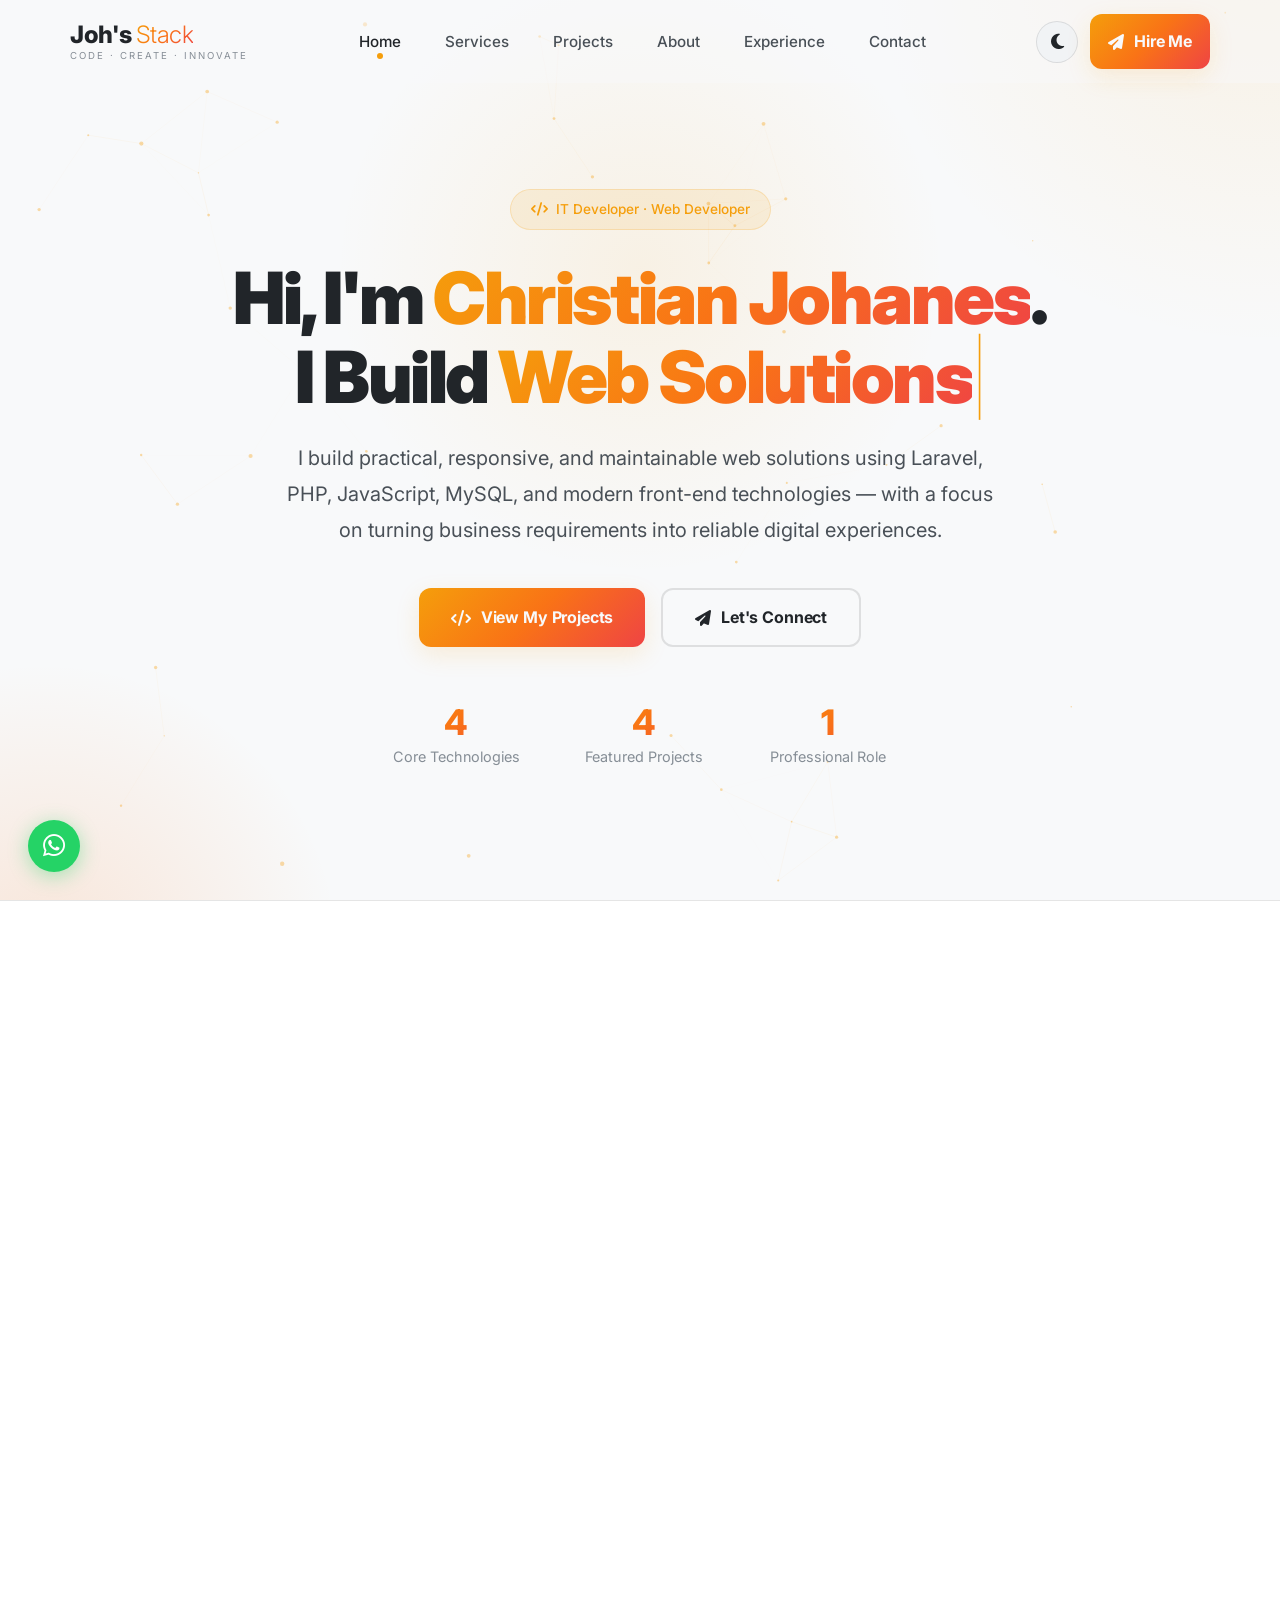
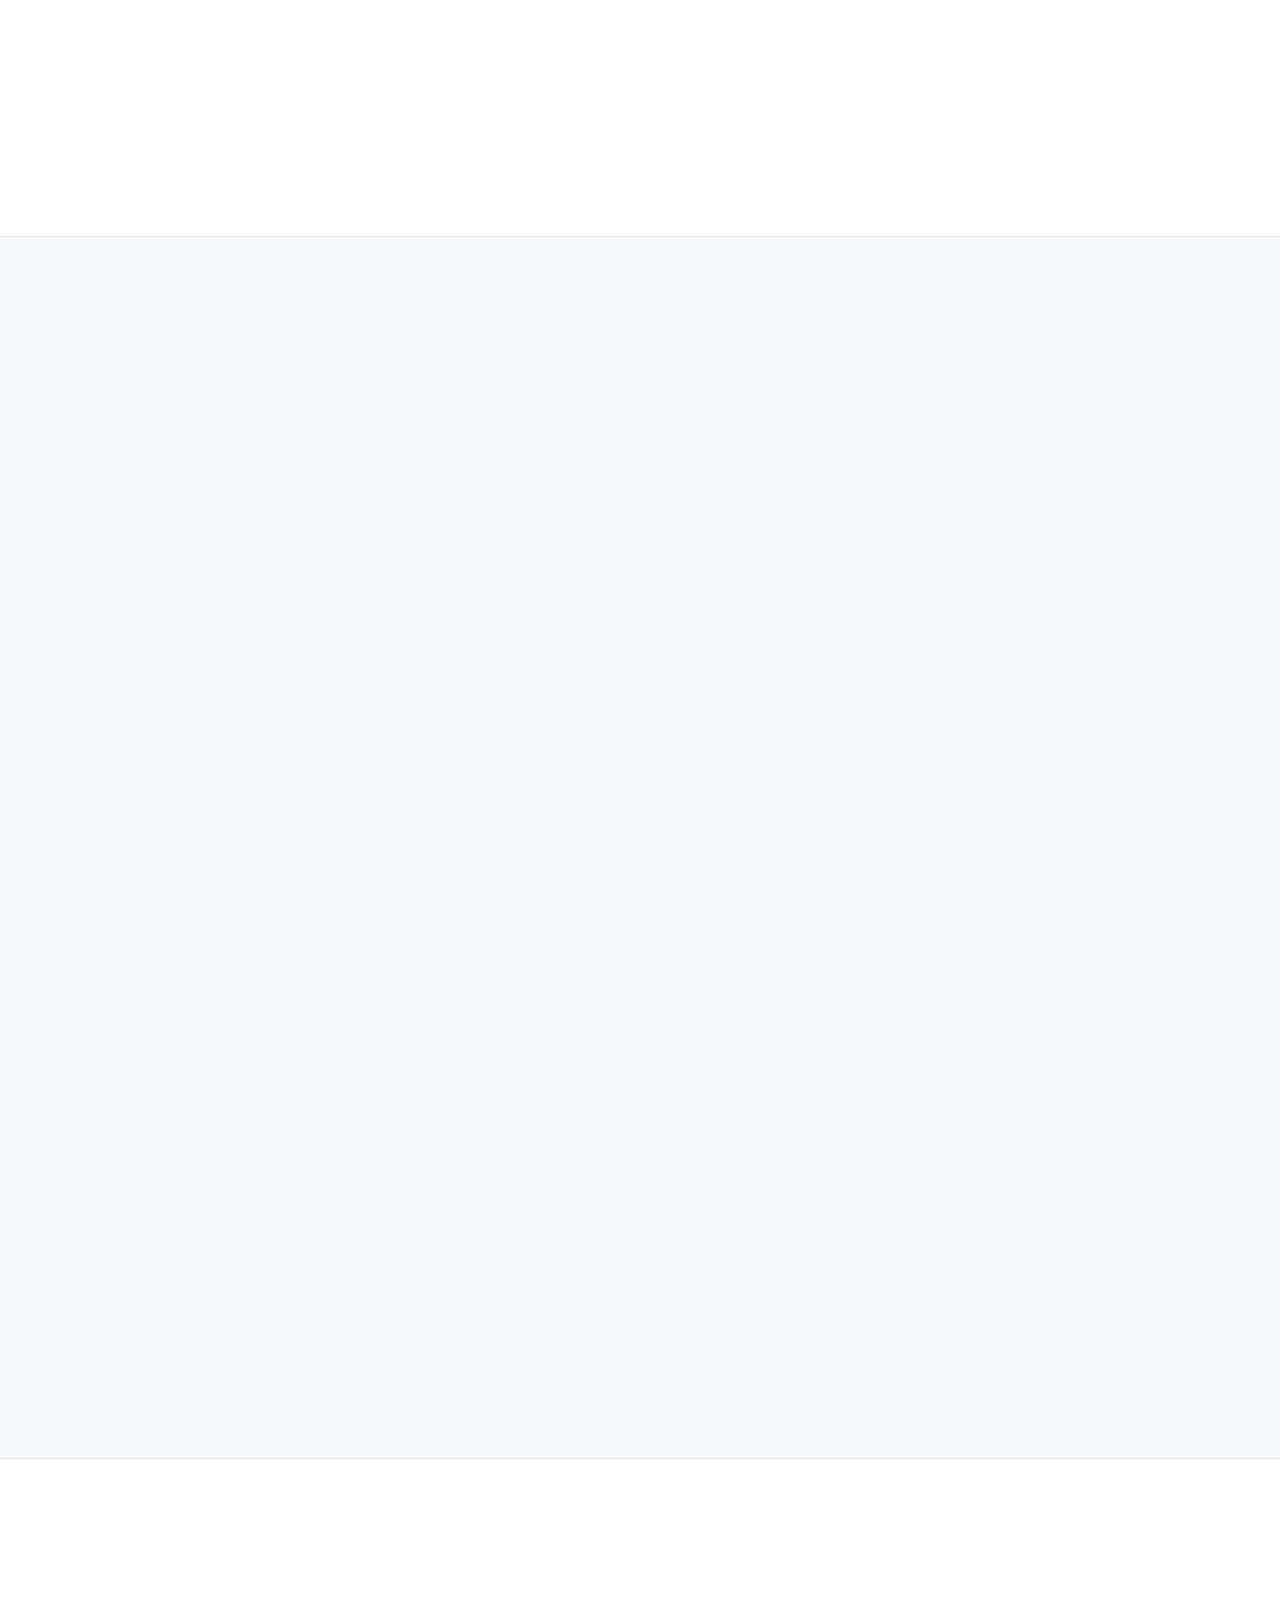
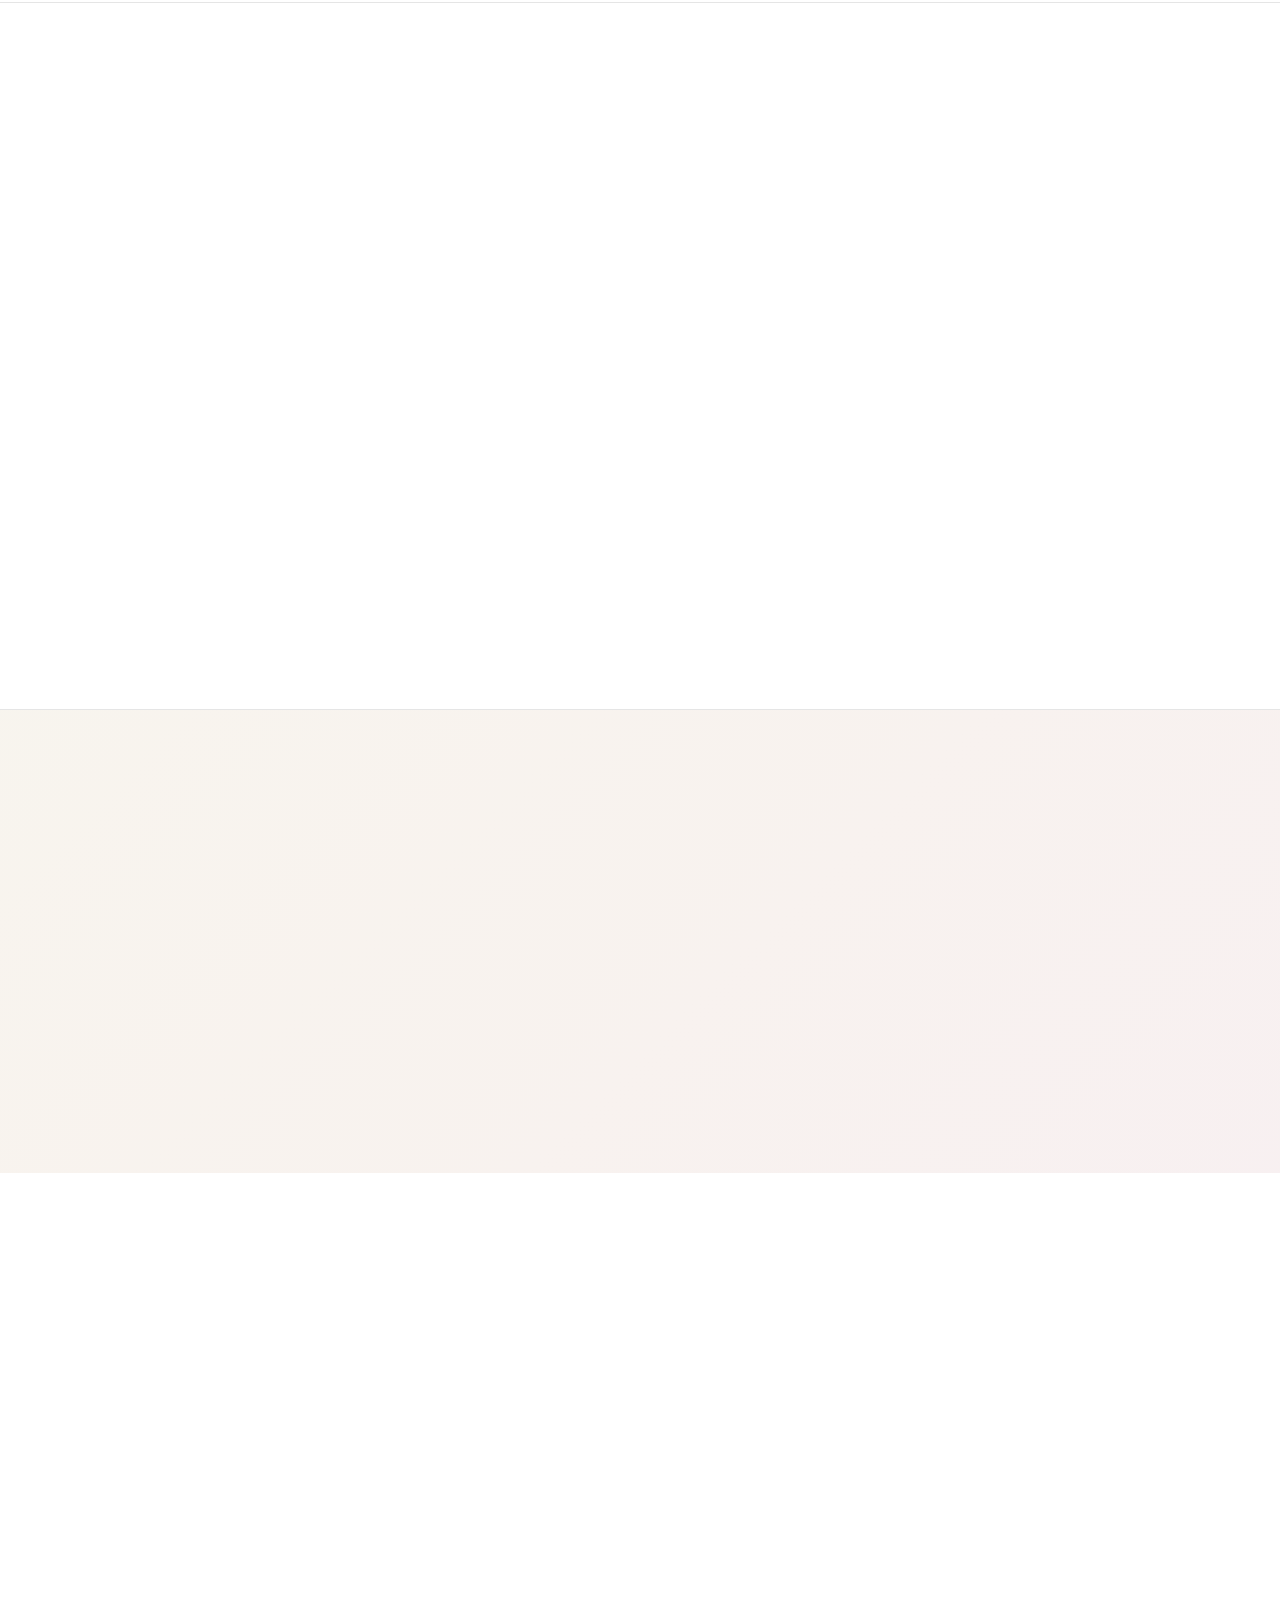
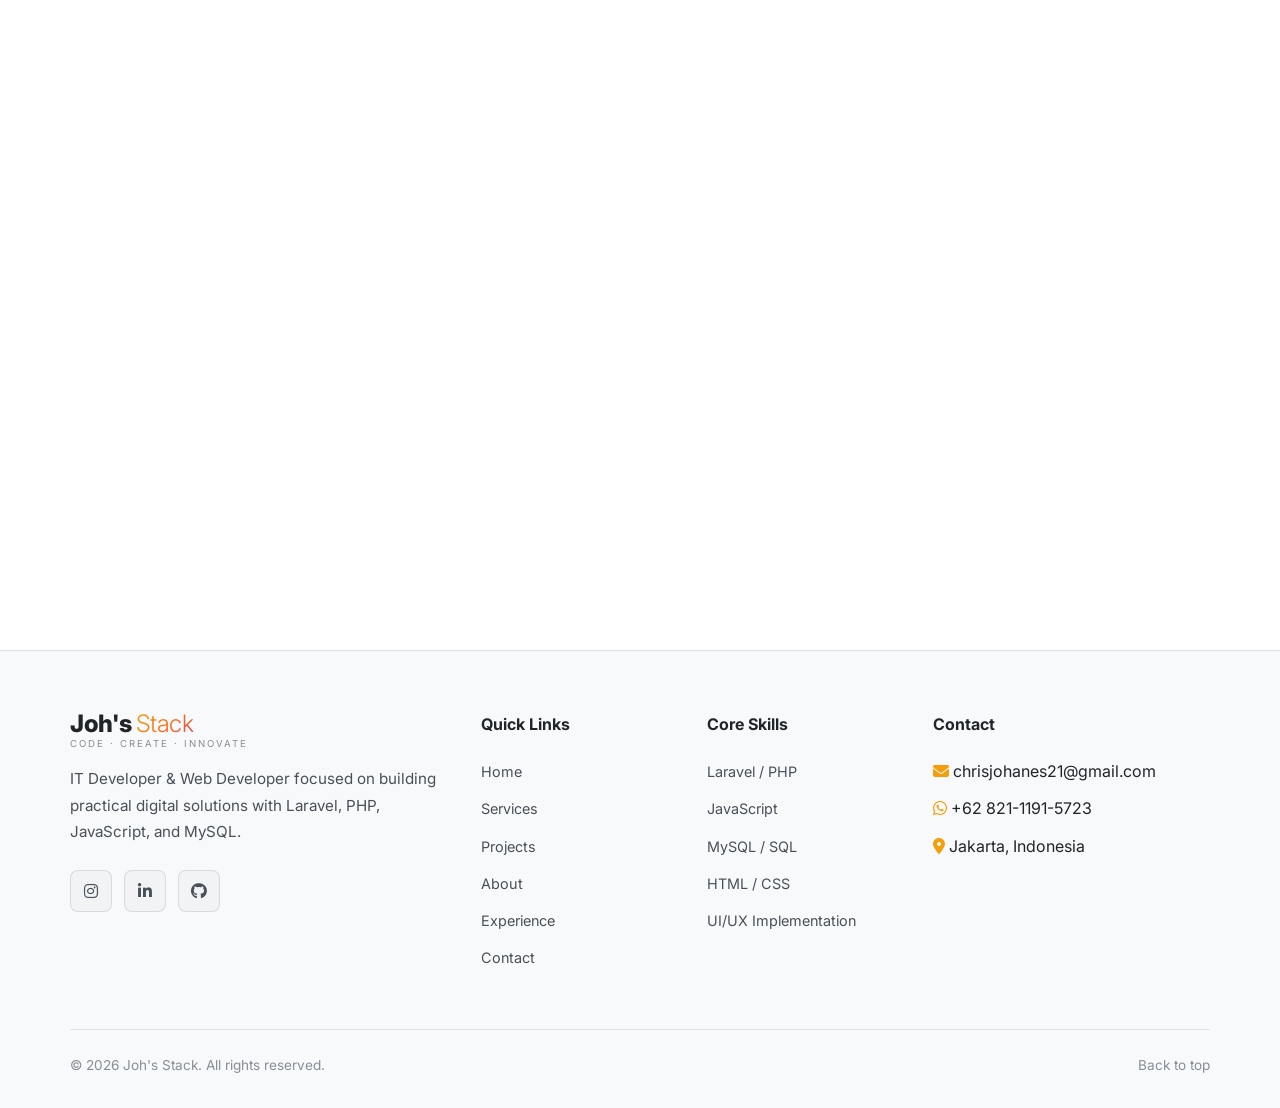
==== commit 4d8b9614: "Refactor code structure for improved readability and maintainability" ====
--- a/index.html
+++ b/index.html
@@ -1,3715 +1,825 @@
-<!DOCTYPE html>
+<!doctype html>
 <html lang="en">
-<head>
-  <meta charset="UTF-8">
-  <meta name="viewport" content="width=device-width, initial-scale=1.0">
-  <title>Joh's Stack | Crafting Code, Bringing Ideas to Life</title>
-  <link rel="icon" type="image/jpeg" href="Joh's Stack.jpg">
-  
-  <!-- SEO Meta Tags -->
-  <meta name="description" content="Professional freelance web developer specializing in JavaScript, Laravel, PHP, HTML, CSS. Custom web solutions, responsive design, and full-stack development.">
-  <meta name="keywords" content="web developer, javascript developer, laravel developer, php developer, freelance web developer, frontend developer, fullstack developer, jakarta">
-  <meta name="author" content="Christian Johanes">
-  <meta name="robots" content="index, follow">
-  <link rel="canonical" href="https://johstack.com/">
-  
-  <!-- Open Graph Tags -->
-  <meta property="og:type" content="website">
-  <meta property="og:title" content="Joh's Stack | Professional Web Development Services">
-  <meta property="og:description" content="Professional freelance web developer specializing in JavaScript, Laravel, PHP. Let's build something amazing together.">
-  <meta property="og:image" content="https://johstack.com/Joh's Stack.jpg">
-  <meta property="og:url" content="https://johstack.com/">
-  <meta property="og:site_name" content="Joh's Stack">
-  
-  <!-- Twitter Card Tags -->
-  <meta name="twitter:card" content="summary_large_image">
-  <meta name="twitter:title" content="Joh's Stack | Professional Web Development Services">
-  <meta name="twitter:description" content="Professional freelance web developer specializing in JavaScript, Laravel, PHP.">
-  <meta name="twitter:image" content="https://johstack.com/Joh's Stack.jpg">
-  
-  <!-- Performance: Preload Critical Resources -->
-  <link rel="preload" href="https://fonts.googleapis.com/css2?family=Inter:wght@300;400;500;600;700;800;900&family=Fira+Code:wght@400;500&display=swap" as="style">
-  <link rel="preconnect" href="https://fonts.googleapis.com">
-  <link rel="preconnect" href="https://fonts.gstatic.com" crossorigin>
-  <link href="https://fonts.googleapis.com/css2?family=Inter:wght@300;400;500;600;700;800;900&family=Fira+Code:wght@400;500;600&display=swap" rel="stylesheet">
-  <link rel="stylesheet" href="https://cdnjs.cloudflare.com/ajax/libs/font-awesome/6.5.1/css/all.min.css">
-  
-  <!-- Schema.org Structured Data -->
-  <script type="application/ld+json">
-  {
-    "@context": "https://schema.org",
-    "@type": "ProfessionalService",
-    "name": "Joh's Stack",
-    "description": "Professional web development services specializing in JavaScript, Laravel, and modern front-end solutions.",
-    "url": "https://johstack.com/",
-    "image": "https://johstack.com/Joh's Stack.jpg",
-    "founder": {
-      "@type": "Person",
-      "name": "Christian Johanes"
-    },
-    "address": {
-      "@type": "PostalAddress",
-      "addressLocality": "Jakarta",
-      "addressCountry": "ID"
-    },
-    "priceRange": "Rp500K - Rp3M+",
-    "serviceType": ["Web Development", "JavaScript Development", "Laravel Development", "PHP Development"]
-  }
-  </script>
-  
-  <style>
-    /* ========== PAGE LOADER ========== */
-    .page-loader {
-      position: fixed;
-      inset: 0;
-      background: var(--bg-primary);
-      z-index: 99999;
-      display: flex;
-      align-items: center;
-      justify-content: center;
-      transition: opacity 0.5s ease, visibility 0.5s ease;
-    }
-    
-    .page-loader.fade-out {
-      opacity: 0;
-      visibility: hidden;
-    }
-    
-    .loader-spinner {
-      width: 50px;
-      height: 50px;
-      border: 3px solid var(--border-color);
-      border-top-color: var(--accent-primary);
-      border-radius: 50%;
-      animation: spin 0.8s linear infinite;
-    }
-    
-    @keyframes spin {
-      to { transform: rotate(360deg); }
-    }
-    
-    /* ========== PROGRESS BAR ========== */
-    .progress-bar {
-      position: fixed;
-      top: 0;
-      left: 0;
-      width: 0%;
-      height: 3px;
-      background: var(--accent-gradient);
-      z-index: 10000;
-      transition: width 0.3s ease;
-    }
-    /* ========== CSS VARIABLES ========== */
-    :root {
-      --bg-primary: #0a0a0f;
-      --bg-secondary: #12121a;
-      --bg-tertiary: #1a1a2e;
-      --bg-card: #16162a;
-      --accent-primary: #f59e0b;
-      --accent-secondary: #f97316;
-      --accent-gradient: linear-gradient(135deg, #f59e0b 0%, #f97316 50%, #ef4444 100%);
-      --accent-glow: rgba(245, 158, 11, 0.3);
-      --text-primary: #f1f5f9;
-      --text-secondary: #94a3b8;
-      --text-muted: #64748b;
-      --border-color: rgba(255, 255, 255, 0.08);
-      --border-hover: rgba(245, 158, 11, 0.4);
-      --shadow-sm: 0 4px 20px rgba(0, 0, 0, 0.3);
-      --shadow-md: 0 8px 40px rgba(0, 0, 0, 0.4);
-      --shadow-lg: 0 20px 60px rgba(0, 0, 0, 0.5);
-      --shadow-glow: 0 0 30px var(--accent-glow);
-      --radius-sm: 8px;
-      --radius-md: 12px;
-      --radius-lg: 20px;
-      --radius-xl: 28px;
-      --transition: all 0.3s cubic-bezier(0.4, 0, 0.2, 1);
-    }
-
-    /* ========== LIGHT MODE VARIABLES ========== */
-    [data-theme="light"] {
-      --bg-primary: #f8f9fa;
-      --bg-secondary: #ffffff;
-      --bg-tertiary: #f1f3f5;
-      --bg-card: #ffffff;
-      --text-primary: #212529;
-      --text-secondary: #495057;
-      --text-muted: #868e96;
-      --border-color: rgba(0, 0, 0, 0.1);
-      --border-hover: rgba(245, 158, 11, 0.5);
-      --shadow-sm: 0 4px 20px rgba(0, 0, 0, 0.08);
-      --shadow-md: 0 8px 40px rgba(0, 0, 0, 0.12);
-      --shadow-lg: 0 20px 60px rgba(0, 0, 0, 0.15);
-    }
-
-    [data-theme="light"] .navbar.scrolled {
-      background: rgba(255, 255, 255, 0.98);
-    }
-
-    [data-theme="light"] .hero-bg::before {
-      opacity: 0.3;
-    }
-
-    /* ========== RESET & BASE ========== */
-    *, *::before, *::after {
-      margin: 0;
-      padding: 0;
-      box-sizing: border-box;
-    }
-
-    html {
-      scroll-behavior: smooth;
-      scroll-padding-top: 80px;
-    }
-
-    body {
-      font-family: 'Inter', -apple-system, BlinkMacSystemFont, sans-serif;
-      background: var(--bg-primary);
-      color: var(--text-primary);
-      line-height: 1.7;
-      overflow-x: hidden;
-    }
-
-    ::selection {
-      background: var(--accent-primary);
-      color: var(--bg-primary);
-    }
-
-    ::-webkit-scrollbar {
-      width: 8px;
-    }
-
-    ::-webkit-scrollbar-track {
-      background: var(--bg-secondary);
-    }
-
-    ::-webkit-scrollbar-thumb {
-      background: var(--accent-primary);
-      border-radius: 4px;
-    }
-
-    a {
-      text-decoration: none;
-      color: inherit;
-      transition: var(--transition);
-    }
-
-    img {
-      max-width: 100%;
-      display: block;
-    }
-
-    ul {
-      list-style: none;
-    }
-
-    /* ========== UTILITY CLASSES ========== */
-    .container {
-      width: 100%;
-      max-width: 1200px;
-      margin: 0 auto;
-      padding: 0 20px;
-    }
-
-    .section {
-      padding: 100px 0;
-    }
-
-    .section-header {
-      text-align: center;
-      margin-bottom: 60px;
-    }
-
-    .section-label {
-      display: inline-block;
-      font-size: 0.8rem;
-      font-weight: 600;
-      text-transform: uppercase;
-      letter-spacing: 3px;
-      color: var(--accent-primary);
-      margin-bottom: 12px;
-      padding: 6px 16px;
-      background: rgba(245, 158, 11, 0.1);
-      border: 1px solid rgba(245, 158, 11, 0.2);
-      border-radius: 50px;
-    }
-
-    .section-title {
-      font-size: clamp(2rem, 5vw, 3rem);
-      font-weight: 800;
-      line-height: 1.2;
-      margin-bottom: 16px;
-    }
-
-    .section-subtitle {
-      font-size: 1.1rem;
-      color: var(--text-secondary);
-      max-width: 600px;
-      margin: 0 auto;
-    }
-
-    .gradient-text {
-      background: var(--accent-gradient);
-      -webkit-background-clip: text;
-      background-clip: text;
-      -webkit-text-fill-color: transparent;
-    }
-
-    .btn {
-      display: inline-flex;
-      align-items: center;
-      gap: 10px;
-      padding: 14px 32px;
-      font-size: 1rem;
-      font-weight: 600;
-      border-radius: var(--radius-xl);
-      border: none;
-      cursor: pointer;
-      transition: var(--transition);
-      font-family: inherit;
-    }
-
-    .btn-primary {
-      background: var(--accent-gradient);
-      color: var(--bg-primary);
-      box-shadow: 0 4px 20px var(--accent-glow);
-    }
-
-    .btn-primary:hover {
-      transform: translateY(-3px);
-      box-shadow: 0 8px 30px var(--accent-glow);
-    }
-
-    .btn-outline {
-      background: transparent;
-      color: var(--text-primary);
-      border: 2px solid var(--border-color);
-    }
-
-    .btn-outline:hover {
-      border-color: var(--accent-primary);
-      color: var(--accent-primary);
-      transform: translateY(-3px);
-    }
-
-    /* ========== NAVBAR ========== */
-    .navbar {
-      position: fixed;
-      top: 0;
-      left: 0;
-      width: 100%;
-      z-index: 1000;
-      padding: 20px 0;
-      transition: var(--transition);
-      background: transparent;
-    }
-
-    .navbar.scrolled {
-      background: rgba(10, 10, 15, 0.95);
-      backdrop-filter: blur(20px);
-      padding: 14px 0;
-      border-bottom: 1px solid var(--border-color);
-    }
-
-    .navbar .container {
-      display: flex;
-      align-items: center;
-      justify-content: space-between;
-    }
-
-    .nav-brand {
-      display: flex;
-      flex-direction: column;
-      line-height: 1.1;
-    }
-
-    .nav-brand .brand-main {
-      display: flex;
-      align-items: baseline;
-      gap: 4px;
-    }
-
-    .nav-brand .joh {
-      font-size: 1.5rem;
-      font-weight: 800;
-      color: var(--text-primary);
-      letter-spacing: -0.5px;
-    }
-
-    .nav-brand .stack {
-      font-size: 1.5rem;
-      font-weight: 300;
-      background: var(--accent-gradient);
-      -webkit-background-clip: text;
-      background-clip: text;
-      -webkit-text-fill-color: transparent;
-      letter-spacing: -0.5px;
-    }
-
-    .nav-brand .tagline {
-      font-size: 0.6rem;
-      letter-spacing: 2px;
-      color: var(--text-muted);
-      text-transform: uppercase;
-      margin-top: 2px;
-    }
-
-    .nav-links {
-      display: flex;
-      align-items: center;
-      gap: 8px;
-    }
-
-    .nav-links a {
-      padding: 8px 18px;
-      font-size: 0.95rem;
-      font-weight: 500;
-      color: var(--text-secondary);
-      border-radius: var(--radius-xl);
-      position: relative;
-    }
-
-    .nav-links a:hover,
-    .nav-links a.active {
-      color: var(--text-primary);
-    }
-
-    .nav-links a.active::after {
-      content: '';
-      position: absolute;
-      bottom: 4px;
-      left: 50%;
-      transform: translateX(-50%);
-      width: 6px;
-      height: 6px;
-      background: var(--accent-primary);
-      border-radius: 50%;
-    }
-
-    .nav-cta {
-      margin-left: 16px;
-    }
-
-    .nav-cta .btn {
-      padding: 10px 24px;
-      font-size: 0.9rem;
-    }
-
-    .nav-toggle {
-      display: none;
-      background: none;
-      border: none;
-      color: var(--text-primary);
-      font-size: 1.5rem;
-      cursor: pointer;
-    }
-
-    /* ========== HERO SECTION ========== */
-    .hero {
-      min-height: 100vh;
-      display: flex;
-      align-items: center;
-      position: relative;
-      overflow: hidden;
-      padding-top: 80px;
-    }
-
-    .hero-bg {
-      position: absolute;
-      inset: 0;
-      z-index: 0;
-    }
-
-    .hero-bg::before {
-      content: '';
-      position: absolute;
-      top: -50%;
-      right: -30%;
-      width: 800px;
-      height: 800px;
-      background: radial-gradient(circle, var(--accent-glow) 0%, transparent 70%);
-      animation: pulse 8s ease-in-out infinite;
-    }
-
-    .hero-bg::after {
-      content: '';
-      position: absolute;
-      bottom: -40%;
-      left: -20%;
-      width: 600px;
-      height: 600px;
-      background: radial-gradient(circle, rgba(249, 115, 22, 0.15) 0%, transparent 70%);
-      animation: pulse 10s ease-in-out infinite reverse;
-    }
-
-    @keyframes pulse {
-      0%, 100% { transform: scale(1); opacity: 0.5; }
-      50% { transform: scale(1.2); opacity: 0.8; }
-    }
-
-    .hero-grid {
-      position: absolute;
-      inset: 0;
-      background-image:
-        linear-gradient(rgba(255, 255, 255, 0.02) 1px, transparent 1px),
-        linear-gradient(90deg, rgba(255, 255, 255, 0.02) 1px, transparent 1px);
-      background-size: 60px 60px;
-      mask-image: radial-gradient(ellipse at center, black 30%, transparent 80%);
-    }
-
-    .hero .container {
-      position: relative;
-      z-index: 1;
-    }
-
-    .hero-content {
-      max-width: 800px;
-      margin: 0 auto;
-      text-align: center;
-    }
-
-    .hero-badge {
-      display: inline-flex;
-      align-items: center;
-      gap: 8px;
-      padding: 8px 20px;
-      background: rgba(245, 158, 11, 0.1);
-      border: 1px solid rgba(245, 158, 11, 0.2);
-      border-radius: 50px;
-      font-size: 0.85rem;
-      font-weight: 500;
-      color: var(--accent-primary);
-      margin-bottom: 28px;
-      animation: fadeInDown 0.8s ease;
-    }
-
-    .hero-badge i {
-      animation: sparkle 2s ease-in-out infinite;
-    }
-
-    @keyframes sparkle {
-      0%, 100% { transform: scale(1) rotate(0deg); }
-      50% { transform: scale(1.2) rotate(15deg); }
-    }
-
-    .hero-title {
-      font-size: clamp(2.5rem, 7vw, 4.5rem);
-      font-weight: 900;
-      line-height: 1.1;
-      margin-bottom: 24px;
-      animation: fadeInUp 0.8s ease 0.2s both;
-    }
-
-    .hero-subtitle {
-      font-size: clamp(1.05rem, 2.5vw, 1.25rem);
-      color: var(--text-secondary);
-      margin-bottom: 40px;
-      max-width: 650px;
-      margin-left: auto;
-      margin-right: auto;
-      animation: fadeInUp 0.8s ease 0.4s both;
-    }
-
-    .hero-buttons {
-      display: flex;
-      gap: 16px;
-      justify-content: center;
-      flex-wrap: wrap;
-      animation: fadeInUp 0.8s ease 0.6s both;
-    }
-
-    .hero-stats {
-      display: flex;
-      justify-content: center;
-      gap: 48px;
-      margin-top: 64px;
-      animation: fadeInUp 0.8s ease 0.8s both;
-    }
-
-    .hero-stat h3 {
-      font-size: 2.2rem;
-      font-weight: 800;
-      background: var(--accent-gradient);
-      -webkit-background-clip: text;
-      background-clip: text;
-      -webkit-text-fill-color: transparent;
-    }
-
-    .hero-stat p {
-      font-size: 0.9rem;
-      color: var(--text-muted);
-      margin-top: 4px;
-    }
-
-    @keyframes fadeInUp {
-      from { opacity: 0; transform: translateY(30px); }
-      to { opacity: 1; transform: translateY(0); }
-    }
-
-    @keyframes fadeInDown {
-      from { opacity: 0; transform: translateY(-20px); }
-      to { opacity: 1; transform: translateY(0); }
-    }
-
-    /* ========== SERVICES SECTION ========== */
-    .services {
-      background: var(--bg-secondary);
-    }
-
-    .services-grid {
-      display: grid;
-      grid-template-columns: repeat(auto-fit, minmax(320px, 1fr));
-      gap: 24px;
-    }
-
-    .service-card {
-      background: var(--bg-card);
-      border: 1px solid var(--border-color);
-      border-radius: var(--radius-lg);
-      padding: 36px;
-      transition: var(--transition);
-      position: relative;
-      overflow: hidden;
-    }
-
-    .service-card::before {
-      content: '';
-      position: absolute;
-      top: 0;
-      left: 0;
-      right: 0;
-      height: 3px;
-      background: var(--accent-gradient);
-      opacity: 0;
-      transition: var(--transition);
-    }
-
-    .service-card:hover {
-      transform: translateY(-8px);
-      border-color: var(--border-hover);
-      box-shadow: var(--shadow-glow);
-    }
-
-    .service-card:hover::before {
-      opacity: 1;
-    }
-
-    .service-icon {
-      width: 64px;
-      height: 64px;
-      display: flex;
-      align-items: center;
-      justify-content: center;
-      background: rgba(245, 158, 11, 0.1);
-      border-radius: var(--radius-md);
-      font-size: 1.6rem;
-      color: var(--accent-primary);
-      margin-bottom: 24px;
-      transition: var(--transition);
-    }
-
-    .service-card:hover .service-icon {
-      background: var(--accent-gradient);
-      color: var(--bg-primary);
-      transform: scale(1.1);
-    }
-
-    .service-card h3 {
-      font-size: 1.35rem;
-      font-weight: 700;
-      margin-bottom: 12px;
-    }
-
-    .service-card p {
-      color: var(--text-secondary);
-      font-size: 0.95rem;
-      margin-bottom: 20px;
-    }
-
-    .service-tags {
-      display: flex;
-      flex-wrap: wrap;
-      gap: 8px;
-    }
-
-    .service-tag {
-      padding: 4px 12px;
-      background: rgba(255, 255, 255, 0.05);
-      border-radius: 50px;
-      font-size: 0.78rem;
-      color: var(--text-muted);
-      border: 1px solid var(--border-color);
-    }
-
-    /* ========== PORTFOLIO SECTION ========== */
-    .portfolio-grid {
-      display: grid;
-      grid-template-columns: repeat(auto-fit, minmax(300px, 1fr));
-      gap: 24px;
-    }
-
-    .portfolio-card {
-      position: relative;
-      border-radius: var(--radius-lg);
-      overflow: hidden;
-      aspect-ratio: 16 / 11;
-      cursor: pointer;
-      group: true;
-    }
-
-    .portfolio-card img {
-      width: 100%;
-      height: 100%;
-      object-fit: cover;
-      transition: var(--transition);
-    }
-
-    .portfolio-card:hover img {
-      transform: scale(1.08);
-    }
-
-    .portfolio-overlay {
-      position: absolute;
-      inset: 0;
-      background: linear-gradient(to top, rgba(10, 10, 15, 0.95) 0%, rgba(10, 10, 15, 0.4) 50%, transparent 100%);
-      display: flex;
-      flex-direction: column;
-      justify-content: flex-end;
-      padding: 28px;
-      opacity: 0;
-      transition: var(--transition);
-    }
-
-    .portfolio-card:hover .portfolio-overlay {
-      opacity: 1;
-    }
-
-    .portfolio-category {
-      display: inline-block;
-      padding: 4px 14px;
-      background: var(--accent-primary);
-      color: var(--bg-primary);
-      font-size: 0.75rem;
-      font-weight: 600;
-      border-radius: 50px;
-      margin-bottom: 10px;
-      width: fit-content;
-    }
-
-    .portfolio-overlay h3 {
-      font-size: 1.3rem;
-      font-weight: 700;
-      margin-bottom: 6px;
-    }
-
-    .portfolio-overlay p {
-      font-size: 0.9rem;
-      color: var(--text-secondary);
-      margin-bottom: 14px;
-    }
-
-    .portfolio-link {
-      display: inline-flex;
-      align-items: center;
-      gap: 8px;
-      color: var(--accent-primary);
-      font-weight: 600;
-      font-size: 0.9rem;
-    }
-
-    .portfolio-link:hover {
-      gap: 12px;
-    }
-
-    /* ========== ABOUT SECTION ========== */
-    .about {
-      background: var(--bg-secondary);
-    }
-
-    .about-grid {
-      display: grid;
-      grid-template-columns: 1fr 1fr;
-      gap: 60px;
-      align-items: center;
-    }
-
-    .about-image {
-      position: relative;
-    }
-
-    .about-image-wrapper {
-      position: relative;
-      border-radius: var(--radius-lg);
-      overflow: hidden;
-      aspect-ratio: 4 / 5;
-      background: var(--bg-tertiary);
-    }
-
-    .about-image-wrapper img {
-      width: 100%;
-      height: 100%;
-      object-fit: cover;
-      display: block;
-    }
-
-    .about-image-wrapper::after {
-      content: '';
-      position: absolute;
-      inset: 0;
-      border: 2px solid var(--border-hover);
-      border-radius: var(--radius-lg);
-      opacity: 0.5;
-      pointer-events: none;
-    }
-
-    .about-float-card {
-      position: absolute;
-      bottom: -20px;
-      right: -20px;
-      background: var(--bg-card);
-      border: 1px solid var(--border-color);
-      border-radius: var(--radius-md);
-      padding: 20px 28px;
-      display: flex;
-      align-items: center;
-      gap: 16px;
-      box-shadow: var(--shadow-md);
-    }
-
-    .about-float-card .number {
-      font-size: 2.2rem;
-      font-weight: 900;
-      background: var(--accent-gradient);
-      -webkit-background-clip: text;
-      background-clip: text;
-      -webkit-text-fill-color: transparent;
-    }
-
-    .about-float-card .label {
-      font-size: 0.85rem;
-      color: var(--text-secondary);
-    }
-
-    .about-content h2 {
-      font-size: clamp(2rem, 4vw, 2.8rem);
-      font-weight: 800;
-      line-height: 1.2;
-      margin-bottom: 20px;
-    }
-
-    .about-content > p {
-      color: var(--text-secondary);
-      font-size: 1.05rem;
-      margin-bottom: 32px;
-    }
-
-    .about-features {
-      display: grid;
-      grid-template-columns: 1fr 1fr;
-      gap: 20px;
-      margin-bottom: 36px;
-    }
-
-    .about-feature {
-      display: flex;
-      align-items: flex-start;
-      gap: 14px;
-    }
-
-    .about-feature-icon {
-      width: 42px;
-      height: 42px;
-      min-width: 42px;
-      display: flex;
-      align-items: center;
-      justify-content: center;
-      background: rgba(245, 158, 11, 0.1);
-      border-radius: var(--radius-sm);
-      color: var(--accent-primary);
-      font-size: 1rem;
-    }
-
-    .about-feature h4 {
-      font-size: 0.95rem;
-      font-weight: 600;
-      margin-bottom: 2px;
-    }
-
-    .about-feature p {
-      font-size: 0.82rem;
-      color: var(--text-muted);
-    }
-
-    /* ========== TECH STACK ========== */
-    .tech-stack {
-      padding: 80px 0;
-      border-top: 1px solid var(--border-color);
-      border-bottom: 1px solid var(--border-color);
-    }
-
-    .tech-grid {
-      display: flex;
-      flex-wrap: wrap;
-      justify-content: center;
-      gap: 24px;
-    }
-
-    .tech-item {
-      display: flex;
-      align-items: center;
-      gap: 12px;
-      padding: 16px 28px;
-      background: var(--bg-card);
-      border: 1px solid var(--border-color);
-      border-radius: var(--radius-xl);
-      transition: var(--transition);
-    }
-
-    .tech-item:hover {
-      border-color: var(--border-hover);
-      transform: translateY(-4px);
-      box-shadow: var(--shadow-glow);
-    }
-
-    .tech-item i {
-      font-size: 1.5rem;
-      color: var(--accent-primary);
-    }
-
-    .tech-item span {
-      font-weight: 600;
-      font-size: 0.95rem;
-    }
-
-    /* ========== CONTACT SECTION ========== */
-    .contact {
-      background: var(--bg-secondary);
-    }
-
-    .contact-grid {
-      display: grid;
-      grid-template-columns: 1fr 1.2fr;
-      gap: 48px;
-    }
-
-    .contact-info h3 {
-      font-size: 1.8rem;
-      font-weight: 700;
-      margin-bottom: 16px;
-    }
-
-    .contact-info > p {
-      color: var(--text-secondary);
-      margin-bottom: 36px;
-    }
-
-    .contact-details {
-      display: flex;
-      flex-direction: column;
-      gap: 24px;
-    }
-
-    .contact-detail {
-      display: flex;
-      align-items: center;
-      gap: 16px;
-    }
-
-    .contact-detail-icon {
-      width: 50px;
-      height: 50px;
-      min-width: 50px;
-      display: flex;
-      align-items: center;
-      justify-content: center;
-      background: rgba(245, 158, 11, 0.1);
-      border-radius: var(--radius-md);
-      color: var(--accent-primary);
-      font-size: 1.1rem;
-    }
-
-    .contact-detail h4 {
-      font-size: 0.85rem;
-      font-weight: 500;
-      color: var(--text-muted);
-      margin-bottom: 2px;
-    }
-
-    .contact-detail p {
-      font-weight: 600;
-      font-size: 1rem;
-    }
-
-    .contact-form-wrapper {
-      background: var(--bg-card);
-      border: 1px solid var(--border-color);
-      border-radius: var(--radius-lg);
-      padding: 40px;
-    }
-
-    .form-group {
-      margin-bottom: 20px;
-    }
-
-    .form-group label {
-      display: block;
-      font-size: 0.9rem;
-      font-weight: 500;
-      margin-bottom: 8px;
-      color: var(--text-secondary);
-    }
-
-    .form-group input,
-    .form-group textarea {
-      width: 100%;
-      padding: 14px 18px;
-      background: var(--bg-tertiary);
-      border: 1px solid var(--border-color);
-      border-radius: var(--radius-md);
-      color: var(--text-primary);
-      font-family: inherit;
-      font-size: 1rem;
-      transition: var(--transition);
-    }
-
-    .form-group input:focus,
-    .form-group textarea:focus {
-      outline: none;
-      border-color: var(--accent-primary);
-      box-shadow: 0 0 0 3px var(--accent-glow);
-    }
-
-    .form-group input::placeholder,
-    .form-group textarea::placeholder {
-      color: var(--text-muted);
-    }
-
-    .form-group textarea {
-      min-height: 140px;
-      resize: vertical;
-    }
-
-    .form-submit {
-      width: 100%;
-    }
-
-    /* ========== PRICING SECTION ========== */
-    .pricing {
-      background: var(--bg-primary);
-    }
-
-    .pricing-grid {
-      display: grid;
-      grid-template-columns: repeat(3, 1fr);
-      gap: 24px;
-      align-items: stretch;
-    }
-
-    .pricing-card {
-      background: var(--bg-card);
-      border: 1px solid var(--border-color);
-      border-radius: var(--radius-lg);
-      padding: 40px 32px;
-      display: flex;
-      flex-direction: column;
-      transition: var(--transition);
-      position: relative;
-    }
-
-    .pricing-card:hover {
-      transform: translateY(-8px);
-      border-color: var(--border-hover);
-      box-shadow: var(--shadow-md);
-    }
-
-    .pricing-card.featured {
-      border-color: var(--accent-primary);
-      box-shadow: var(--shadow-glow);
-      transform: scale(1.04);
-    }
-
-    .pricing-card.featured:hover {
-      transform: scale(1.04) translateY(-8px);
-      box-shadow: var(--shadow-lg);
-    }
-
-    .pricing-badge {
-      position: absolute;
-      top: -12px;
-      left: 50%;
-      transform: translateX(-50%);
-      background: var(--accent-gradient);
-      color: var(--bg-primary);
-      font-size: 0.75rem;
-      font-weight: 700;
-      padding: 4px 20px;
-      border-radius: 50px;
-      text-transform: uppercase;
-      letter-spacing: 1px;
-    }
-
-    .pricing-header {
-      text-align: center;
-      margin-bottom: 24px;
-    }
-
-    .pricing-header h3 {
-      font-size: 1.4rem;
-      font-weight: 700;
-      margin-bottom: 6px;
-    }
-
-    .pricing-header .pricing-desc {
-      font-size: 0.88rem;
-      color: var(--text-muted);
-    }
-
-    .pricing-price {
-      text-align: center;
-      padding: 20px 0;
-      margin-bottom: 24px;
-      border-bottom: 1px solid var(--border-color);
-    }
-
-    .pricing-price .currency {
-      font-size: 1.2rem;
-      font-weight: 600;
-      color: var(--text-secondary);
-      vertical-align: top;
-    }
-
-    .pricing-price .amount {
-      font-size: 3rem;
-      font-weight: 900;
-      background: var(--accent-gradient);
-      -webkit-background-clip: text;
-      background-clip: text;
-      -webkit-text-fill-color: transparent;
-    }
-
-    .pricing-price .period {
-      font-size: 0.9rem;
-      color: var(--text-muted);
-      margin-left: 4px;
-    }
-
-    .pricing-features {
-      flex: 1;
-      margin-bottom: 28px;
-    }
-
-    .pricing-features li {
-      display: flex;
-      align-items: center;
-      gap: 12px;
-      padding: 10px 0;
-      font-size: 0.92rem;
-      color: var(--text-secondary);
-      border-bottom: 1px solid rgba(255, 255, 255, 0.03);
-    }
-
-    .pricing-features li:last-child {
-      border-bottom: none;
-    }
-
-    .pricing-features li i {
-      font-size: 0.8rem;
-      width: 20px;
-      text-align: center;
-      flex-shrink: 0;
-    }
-
-    .pricing-features li .fa-check {
-      color: #34d399;
-    }
-
-    .pricing-features li .fa-times {
-      color: #f87171;
-    }
-
-    .pricing-features li.disabled {
-      color: var(--text-muted);
-      opacity: 0.5;
-    }
-
-    .pricing-btn {
-      width: 100%;
-      justify-content: center;
-      padding: 14px 28px;
-    }
-
-    .pricing-note {
-      text-align: center;
-      color: var(--text-muted);
-      font-size: 0.9rem;
-      margin-top: 32px;
-    }
-
-    /* ========== CTA SECTION ========== */
-    .cta {
-      padding: 100px 0;
-      position: relative;
-      overflow: hidden;
-    }
-
-    .cta-bg {
-      position: absolute;
-      inset: 0;
-      background: var(--accent-gradient);
-      opacity: 0.05;
-    }
-
-    .cta-content {
-      position: relative;
-      z-index: 1;
-      text-align: center;
-      max-width: 700px;
-      margin: 0 auto;
-    }
-
-    .cta-content h2 {
-      font-size: clamp(2rem, 5vw, 3rem);
-      font-weight: 900;
-      margin-bottom: 16px;
-    }
-
-    .cta-content p {
-      font-size: 1.1rem;
-      color: var(--text-secondary);
-      margin-bottom: 36px;
-    }
-
-    .cta-buttons {
-      display: flex;
-      gap: 16px;
-      justify-content: center;
-      flex-wrap: wrap;
-    }
-
-    /* ========== FOOTER ========== */
-    .footer {
-      background: var(--bg-primary);
-      border-top: 1px solid var(--border-color);
-      padding: 60px 0 30px;
-    }
-
-    .footer-grid {
-      display: grid;
-      grid-template-columns: 2fr 1fr 1fr 1.5fr;
-      gap: 40px;
-      margin-bottom: 48px;
-    }
-
-    .footer-brand p {
-      color: var(--text-secondary);
-      margin: 16px 0 24px;
-      font-size: 0.95rem;
-    }
-
-    .footer-social {
-      display: flex;
-      gap: 12px;
-    }
-
-    .footer-social a {
-      width: 42px;
-      height: 42px;
-      display: flex;
-      align-items: center;
-      justify-content: center;
-      background: var(--bg-tertiary);
-      border: 1px solid var(--border-color);
-      border-radius: var(--radius-sm);
-      color: var(--text-secondary);
-      transition: var(--transition);
-    }
-
-    .footer-social a:hover {
-      background: var(--accent-primary);
-      border-color: var(--accent-primary);
-      color: var(--bg-primary);
-      transform: translateY(-3px);
-    }
-
-    .footer-col h4 {
-      font-size: 1rem;
-      font-weight: 700;
-      margin-bottom: 20px;
-    }
-
-    .footer-col ul li {
-      margin-bottom: 10px;
-    }
-
-    .footer-col ul li a {
-      color: var(--text-secondary);
-      font-size: 0.9rem;
-    }
-
-    .footer-col ul li a:hover {
-      color: var(--accent-primary);
-      padding-left: 6px;
-    }
-
-    .footer-bottom {
-      padding-top: 30px;
-      border-top: 1px solid var(--border-color);
-      display: flex;
-      justify-content: space-between;
-      align-items: center;
-      flex-wrap: wrap;
-      gap: 16px;
-    }
-
-    .footer-bottom p {
-      color: var(--text-muted);
-      font-size: 0.85rem;
-    }
-
-    .footer-bottom-links {
-      display: flex;
-      gap: 24px;
-    }
-
-    .footer-bottom-links a {
-      color: var(--text-muted);
-      font-size: 0.85rem;
-    }
-
-    .footer-bottom-links a:hover {
-      color: var(--accent-primary);
-    }
-
-    /* ========== SCROLL TO TOP ========== */
-    .scroll-top {
-      position: fixed;
-      bottom: 30px;
-      right: 30px;
-      width: 48px;
-      height: 48px;
-      display: flex;
-      align-items: center;
-      justify-content: center;
-      background: var(--accent-gradient);
-      color: var(--bg-primary);
-      border: none;
-      border-radius: 50%;
-      font-size: 1.1rem;
-      cursor: pointer;
-      opacity: 0;
-      visibility: hidden;
-      transform: translateY(20px);
-      transition: var(--transition);
-      z-index: 999;
-      box-shadow: var(--shadow-glow);
-    }
-
-    .scroll-top.visible {
-      opacity: 1;
-      visibility: visible;
-      transform: translateY(0);
-    }
-
-    .scroll-top:hover {
-      transform: translateY(-4px);
-    }
-
-    /* ========== WHATSAPP FLOAT ========== */
-    .whatsapp-float {
-      position: fixed;
-      bottom: 30px;
-      left: 30px;
-      width: 56px;
-      height: 56px;
-      display: flex;
-      align-items: center;
-      justify-content: center;
-      background: #25d366;
-      color: #fff;
-      border: none;
-      border-radius: 50%;
-      font-size: 1.6rem;
-      cursor: pointer;
-      z-index: 999;
-      box-shadow: 0 4px 20px rgba(37, 211, 102, 0.4);
-      transition: var(--transition);
-      text-decoration: none;
-    }
-
-    .whatsapp-float:hover {
-      transform: scale(1.1);
-      box-shadow: 0 6px 30px rgba(37, 211, 102, 0.6);
-      color: #fff;
-    }
-
-    .whatsapp-float .wa-tooltip {
-      position: absolute;
-      left: 70px;
-      background: #fff;
-      color: #333;
-      padding: 8px 16px;
-      border-radius: 8px;
-      font-size: 0.85rem;
-      font-weight: 600;
-      white-space: nowrap;
-      box-shadow: 0 4px 15px rgba(0,0,0,0.15);
-      opacity: 0;
-      transform: translateX(-10px);
-      transition: var(--transition);
-      pointer-events: none;
-    }
-
-    .whatsapp-float .wa-tooltip::before {
-      content: '';
-      position: absolute;
-      left: -6px;
-      top: 50%;
-      transform: translateY(-50%);
-      border: 6px solid transparent;
-      border-right-color: #fff;
-    }
-
-    .whatsapp-float:hover .wa-tooltip {
-      opacity: 1;
-      transform: translateX(0);
-    }
-
-    /* ========== ANIMATIONS ON SCROLL ========== */
-    .reveal {
-      opacity: 0;
-      transform: translateY(40px);
-      transition: opacity 0.7s ease, transform 0.7s ease;
-    }
-
-    .reveal.active {
-      opacity: 1;
-      transform: translateY(0);
-    }
-
-    /* ========== RESPONSIVE ========== */
-    @media (max-width: 1024px) {
-      .about-grid {
-        gap: 40px;
+  <head>
+    <meta charset="UTF-8" />
+    <meta name="viewport" content="width=device-width, initial-scale=1.0" />
+    <title>
+      Joh's Stack | Christian Johanes — IT Developer & Web Developer
+    </title>
+    <link rel="icon" type="image/jpeg" href="Joh's Stack.jpg" />
+
+    <!-- SEO Meta Tags -->
+    <meta
+      name="description"
+      content="Christian Johanes — IT Developer and Web Developer specializing in Laravel, PHP, JavaScript, MySQL, and responsive web development."
+    />
+    <meta
+      name="keywords"
+      content="Christian Johanes, IT Developer, Web Developer, Laravel Developer, PHP Developer, JavaScript Developer, Jakarta"
+    />
+    <meta name="author" content="Christian Johanes" />
+    <meta name="robots" content="index, follow" />
+    <link rel="canonical" href="https://chrisjohanes.github.io/joh-stack/" />
+
+    <!-- Open Graph Tags -->
+    <meta property="og:type" content="website" />
+    <meta property="og:title" content="Joh's Stack | Christian Johanes" />
+    <meta
+      property="og:description"
+      content="Portfolio of Christian Johanes — IT Developer and Web Developer working with Laravel, PHP, JavaScript, and MySQL."
+    />
+    <meta
+      property="og:image"
+      content="https://chrisjohanes.github.io/joh-stack/Joh's Stack.jpg"
+    />
+    <meta
+      property="og:url"
+      content="https://chrisjohanes.github.io/joh-stack/"
+    />
+    <meta property="og:site_name" content="Joh's Stack" />
+
+    <!-- Twitter Card Tags -->
+    <meta name="twitter:card" content="summary_large_image" />
+    <meta
+      name="twitter:title"
+      content="Joh's Stack | Professional Web Development Services"
+    />
+    <meta
+      name="twitter:description"
+      content="Professional freelance web developer specializing in JavaScript, Laravel, PHP."
+    />
+    <meta
+      name="twitter:image"
+      content="https://chrisjohanes.github.io/joh-stack/Joh's Stack.jpg"
+    />
+
+    <!-- Performance: Preload Critical Resources -->
+    <link
+      rel="preload"
+      href="https://fonts.googleapis.com/css2?family=Inter:wght@300;400;500;600;700;800;900&family=Fira+Code:wght@400;500&display=swap"
+      as="style"
+    />
+    <link rel="preconnect" href="https://fonts.googleapis.com" />
+    <link rel="preconnect" href="https://fonts.gstatic.com" crossorigin />
+    <link
+      href="https://fonts.googleapis.com/css2?family=Inter:wght@300;400;500;600;700;800;900&family=Fira+Code:wght@400;500;600&display=swap"
+      rel="stylesheet"
+    />
+    <link
+      rel="stylesheet"
+      href="https://cdnjs.cloudflare.com/ajax/libs/font-awesome/6.5.1/css/all.min.css"
+    />
+
+    <!-- Schema.org Structured Data -->
+    <script type="application/ld+json">
+      {
+        "@context": "https://schema.org",
+        "@type": "Person",
+        "name": "Christian Johanes",
+        "url": "https://chrisjohanes.github.io/joh-stack/",
+        "jobTitle": "IT Developer / Web Developer",
+        "address": {
+          "@type": "PostalAddress",
+          "addressLocality": "Jakarta",
+          "addressCountry": "ID"
+        },
+        "sameAs": [
+          "https://github.com/Chrisjohanes",
+          "https://www.linkedin.com/in/christianjohanes",
+          "https://www.instagram.com/johstack/"
+        ]
       }
-
-      .footer-grid {
-        grid-template-columns: 1fr 1fr;
-      }
-    }
-
-    @media (max-width: 768px) {
-      .section {
-        padding: 70px 0;
-      }
-
-      .nav-links {
-        position: fixed;
-        top: 0;
-        right: -100%;
-        width: 280px;
-        height: 100vh;
-        background: var(--bg-secondary);
-        flex-direction: column;
-        align-items: flex-start;
-        padding: 100px 30px 30px;
-        gap: 4px;
-        transition: var(--transition);
-        border-left: 1px solid var(--border-color);
-      }
-
-      .nav-links.open {
-        right: 0;
-      }
-
-      .nav-links a {
-        width: 100%;
-        padding: 12px 18px;
-      }
-
-      .nav-cta {
-        margin-left: 0;
-        margin-top: 16px;
-        width: 100%;
-      }
-
-      .nav-cta .btn {
-        width: 100%;
-        justify-content: center;
-      }
-
-      .nav-toggle {
-        display: block;
-        z-index: 1001;
-      }
-
-      .hero-stats {
-        gap: 24px;
-        flex-wrap: wrap;
-      }
-
-      .hero-stat h3 {
-        font-size: 1.8rem;
-      }
-
-      .about-grid {
-        grid-template-columns: 1fr;
-      }
-
-      .about-image {
-        order: -1;
-      }
-
-      .about-float-card {
-        right: 10px;
-        bottom: -10px;
-      }
-
-      .about-features {
-        grid-template-columns: 1fr;
-      }
-
-      .contact-grid {
-        grid-template-columns: 1fr;
-      }
-
-      .portfolio-grid {
-        grid-template-columns: 1fr;
-      }
-
-      .pricing-grid {
-        grid-template-columns: 1fr;
-        max-width: 420px;
-        margin: 0 auto;
-      }
-
-      .pricing-card.featured {
-        transform: none;
-      }
-
-      .pricing-card.featured:hover {
-        transform: translateY(-8px);
-      }
-
-      .footer-grid {
-        grid-template-columns: 1fr;
-      }
-
-      .footer-bottom {
-        flex-direction: column;
-        text-align: center;
-      }
-    }
-
-    @media (max-width: 480px) {
-      .container {
-        padding: 0 16px;
-      }
-
-      .hero-title {
-        font-size: 2.2rem;
-      }
-
-      .hero-buttons {
-        flex-direction: column;
-        align-items: center;
-      }
-
-      .hero-buttons .btn {
-        width: 100%;
-        justify-content: center;
-      }
-
-      .services-grid {
-        grid-template-columns: 1fr;
-      }
-
-      .cta-buttons {
-        flex-direction: column;
-        align-items: center;
-      }
-
-      .cta-buttons .btn {
-        width: 100%;
-        justify-content: center;
-      }
-
-      .whatsapp-float {
-        bottom: 20px;
-        left: 20px;
-        width: 50px;
-        height: 50px;
-        font-size: 1.4rem;
-      }
-
-      .whatsapp-float .wa-tooltip {
-        display: none;
-      }
-
-      #scrollTop {
-        bottom: 20px;
-        right: 20px;
-        width: 44px;
-        height: 44px;
-        font-size: 1rem;
-      }
-    }
-
-    /* ========== MOBILE NAV OVERLAY ========== */
-    .nav-overlay {
-      position: fixed;
-      inset: 0;
-      background: rgba(0, 0, 0, 0.6);
-      z-index: 998;
-      opacity: 0;
-      visibility: hidden;
-      transition: var(--transition);
-    }
-
-    .nav-overlay.active {
-      opacity: 1;
-      visibility: visible;
-    }
-
-    /* ========== THEME TOGGLE ========== */
-    .theme-toggle {
-      width: 42px;
-      height: 42px;
-      display: flex;
-      align-items: center;
-      justify-content: center;
-      background: var(--bg-tertiary);
-      border: 1px solid var(--border-color);
-      border-radius: 50%;
-      color: var(--text-primary);
-      font-size: 1.1rem;
-      cursor: pointer;
-      transition: var(--transition);
-    }
-
-    .theme-toggle:hover {
-      background: var(--accent-primary);
-      border-color: var(--accent-primary);
-      color: var(--bg-primary);
-      transform: rotate(15deg);
-    }
-
-    /* ========== TYPING ANIMATION ========== */
-    .typing-cursor {
-      display: inline-block;
-      animation: blink 0.8s ease-in-out infinite;
-      color: var(--accent-primary);
-      font-weight: 100;
-    }
-
-    @keyframes blink {
-      0%, 100% { opacity: 1; }
-      50% { opacity: 0; }
-    }
-
-    /* ========== PARTICLE CANVAS ========== */
-    #particleCanvas {
-      position: absolute;
-      inset: 0;
-      width: 100%;
-      height: 100%;
-      pointer-events: none;
-      z-index: 0;
-    }
-
-    /* ========== SKILL BARS ========== */
-    .skill-bars {
-      margin-top: 32px;
-    }
-
-    .skill-item {
-      margin-bottom: 20px;
-    }
-
-    .skill-header {
-      display: flex;
-      justify-content: space-between;
-      align-items: center;
-      margin-bottom: 8px;
-    }
-
-    .skill-header h4 {
-      font-size: 0.95rem;
-      font-weight: 600;
-    }
-
-    .skill-header span {
-      font-size: 0.85rem;
-      color: var(--text-muted);
-      font-weight: 600;
-    }
-
-    .skill-bar {
-      height: 8px;
-      background: var(--bg-tertiary);
-      border-radius: 50px;
-      overflow: hidden;
-    }
-
-    .skill-progress {
-      height: 100%;
-      background: var(--accent-gradient);
-      border-radius: 50px;
-      width: 0%;
-      transition: width 1.5s cubic-bezier(0.4, 0, 0.2, 1);
-      position: relative;
-    }
-
-    .skill-progress::after {
-      content: '';
-      position: absolute;
-      inset: 0;
-      background: linear-gradient(90deg, transparent, rgba(255,255,255,0.3), transparent);
-      animation: shimmer 2s infinite;
-    }
-
-    @keyframes shimmer {
-      0% { transform: translateX(-100%); }
-      100% { transform: translateX(100%); }
-    }
-
-    /* ========== TESTIMONIALS ========== */
-    .testimonials {
-      background: var(--bg-primary);
-    }
-
-    .testimonial-slider {
-      position: relative;
-      max-width: 800px;
-      margin: 0 auto;
-      overflow: hidden;
-    }
-
-    .testimonial-track {
-      display: flex;
-      transition: transform 0.6s cubic-bezier(0.4, 0, 0.2, 1);
-    }
-
-    .testimonial-card {
-      min-width: 100%;
-      padding: 0 20px;
-    }
-
-    .testimonial-content {
-      background: var(--bg-card);
-      border: 1px solid var(--border-color);
-      border-radius: var(--radius-lg);
-      padding: 40px;
-      position: relative;
-    }
-
-    .testimonial-content::before {
-      content: '"';
-      position: absolute;
-      top: 20px;
-      left: 30px;
-      font-size: 5rem;
-      font-weight: 900;
-      color: var(--accent-primary);
-      opacity: 0.15;
-      line-height: 1;
-      font-family: Georgia, serif;
-    }
-
-    .testimonial-text {
-      font-size: 1.05rem;
-      color: var(--text-secondary);
-      line-height: 1.8;
-      margin-bottom: 24px;
-      position: relative;
-      z-index: 1;
-    }
-
-    .testimonial-author {
-      display: flex;
-      align-items: center;
-      gap: 16px;
-    }
-
-    .testimonial-avatar {
-      width: 56px;
-      height: 56px;
-      border-radius: 50%;
-      background: var(--accent-gradient);
-      display: flex;
-      align-items: center;
-      justify-content: center;
-      color: var(--bg-primary);
-      font-weight: 800;
-      font-size: 1.3rem;
-    }
-
-    .testimonial-author-info h4 {
-      font-size: 1rem;
-      font-weight: 700;
-      margin-bottom: 2px;
-    }
-
-    .testimonial-author-info p {
-      font-size: 0.85rem;
-      color: var(--text-muted);
-    }
-
-    .testimonial-stars {
-      color: var(--accent-primary);
-      margin-bottom: 16px;
-      font-size: 1.1rem;
-    }
-
-    .testimonial-controls {
-      display: flex;
-      justify-content: center;
-      gap: 12px;
-      margin-top: 32px;
-    }
-
-    .testimonial-btn {
-      width: 44px;
-      height: 44px;
-      display: flex;
-      align-items: center;
-      justify-content: center;
-      background: var(--bg-card);
-      border: 1px solid var(--border-color);
-      border-radius: 50%;
-      color: var(--text-primary);
-      cursor: pointer;
-      transition: var(--transition);
-    }
-
-    .testimonial-btn:hover {
-      background: var(--accent-primary);
-      border-color: var(--accent-primary);
-      color: var(--bg-primary);
-    }
-
-    .testimonial-dots {
-      display: flex;
-      gap: 8px;
-      align-items: center;
-    }
-
-    .testimonial-dot {
-      width: 10px;
-      height: 10px;
-      border-radius: 50%;
-      background: var(--border-color);
-      cursor: pointer;
-      transition: var(--transition);
-    }
-
-    .testimonial-dot.active {
-      background: var(--accent-primary);
-      width: 30px;
-      border-radius: 5px;
-    }
-
-    /* ========== ACHIEVEMENTS ========== */
-    .achievements {
-      padding: 60px 0;
-      background: var(--bg-secondary);
-      border-top: 1px solid var(--border-color);
-      border-bottom: 1px solid var(--border-color);
-    }
-
-    .achievements-grid {
-      display: grid;
-      grid-template-columns: repeat(auto-fit, minmax(200px, 1fr));
-      gap: 24px;
-    }
-
-    .achievement-card {
-      background: var(--bg-card);
-      border: 1px solid var(--border-color);
-      border-radius: var(--radius-md);
-      padding: 28px;
-      text-align: center;
-      transition: var(--transition);
-    }
-
-    .achievement-card:hover {
-      border-color: var(--border-hover);
-      transform: translateY(-4px);
-      box-shadow: var(--shadow-glow);
-    }
-
-    .achievement-icon {
-      width: 64px;
-      height: 64px;
-      margin: 0 auto 16px;
-      display: flex;
-      align-items: center;
-      justify-content: center;
-      background: rgba(245, 158, 11, 0.1);
-      border-radius: 50%;
-      font-size: 1.8rem;
-      color: var(--accent-primary);
-    }
-
-    .achievement-card h4 {
-      font-size: 1rem;
-      font-weight: 700;
-      margin-bottom: 6px;
-    }
-
-    .achievement-card p {
-      font-size: 0.85rem;
-      color: var(--text-muted);
-    }
-
-    /* ========== BLOG PREVIEW ========== */
-    .blog-grid {
-      display: grid;
-      grid-template-columns: repeat(auto-fit, minmax(320px, 1fr));
-      gap: 24px;
-    }
-
-    .blog-card {
-      background: var(--bg-card);
-      border: 1px solid var(--border-color);
-      border-radius: var(--radius-lg);
-      overflow: hidden;
-      transition: var(--transition);
-    }
-
-    .blog-card:hover {
-      transform: translateY(-6px);
-      border-color: var(--border-hover);
-      box-shadow: var(--shadow-md);
-    }
-
-    .blog-image {
-      width: 100%;
-      aspect-ratio: 16 / 9;
-      object-fit: cover;
-    }
-
-    .blog-content {
-      padding: 24px;
-    }
-
-    .blog-meta {
-      display: flex;
-      gap: 16px;
-      font-size: 0.82rem;
-      color: var(--text-muted);
-      margin-bottom: 12px;
-    }
-
-    .blog-card h3 {
-      font-size: 1.2rem;
-      font-weight: 700;
-      margin-bottom: 10px;
-      line-height: 1.4;
-    }
-
-    .blog-card p {
-      font-size: 0.92rem;
-      color: var(--text-secondary);
-      margin-bottom: 16px;
-    }
-
-    .blog-link {
-      color: var(--accent-primary);
-      font-weight: 600;
-      font-size: 0.9rem;
-      display: inline-flex;
-      align-items: center;
-      gap: 6px;
-    }
-
-    .blog-link:hover {
-      gap: 10px;
-    }
-
-    /* ========== NEWSLETTER ========== */
-    .newsletter {
-      padding: 80px 0;
-      background: var(--accent-gradient);
-      position: relative;
-      overflow: hidden;
-    }
-
-    .newsletter::before {
-      content: '';
-      position: absolute;
-      inset: 0;
-      background: url("data:image/svg+xml,%3Csvg width='60' height='60' viewBox='0 0 60 60' xmlns='http://www.w3.org/2000/svg'%3E%3Cg fill='none' fill-rule='evenodd'%3E%3Cg fill='%23ffffff' fill-opacity='0.05'%3E%3Cpath d='M36 34v-4h-2v4h-4v2h4v4h2v-4h4v-2h-4z'/%3E%3C/g%3E%3C/g%3E%3C/svg%3E");
-    }
-
-    .newsletter-content {
-      position: relative;
-      z-index: 1;
-      text-align: center;
-      max-width: 600px;
-      margin: 0 auto;
-    }
-
-    .newsletter-content h2 {
-      font-size: clamp(1.8rem, 4vw, 2.5rem);
-      font-weight: 900;
-      margin-bottom: 12px;
-      color: var(--bg-primary);
-    }
-
-    .newsletter-content p {
-      font-size: 1.05rem;
-      color: rgba(10, 10, 15, 0.8);
-      margin-bottom: 32px;
-    }
-
-    .newsletter-form {
-      display: flex;
-      gap: 12px;
-      max-width: 500px;
-      margin: 0 auto;
-    }
-
-    .newsletter-form input {
-      flex: 1;
-      padding: 14px 20px;
-      background: var(--bg-primary);
-      border: 2px solid transparent;
-      border-radius: var(--radius-xl);
-      color: var(--text-primary);
-      font-size: 1rem;
-      font-family: inherit;
-    }
-
-    .newsletter-form input:focus {
-      outline: none;
-      border-color: var(--accent-primary);
-    }
-
-    .newsletter-form input::placeholder {
-      color: var(--text-muted);
-    }
-
-    .newsletter-form button {
-      padding: 14px 28px;
-      background: var(--bg-primary);
-      color: var(--accent-primary);
-      border: none;
-      border-radius: var(--radius-xl);
-      font-weight: 700;
-      font-size: 1rem;
-      cursor: pointer;
-      transition: var(--transition);
-      white-space: nowrap;
-    }
-
-    .newsletter-form button:hover {
-      transform: translateY(-2px);
-      box-shadow: var(--shadow-md);
-    }
-
-    /* ========== SERVICE CONFIGURATOR ========== */
-    .configurator {
-      background: var(--bg-secondary);
-    }
-
-    .config-wrapper {
-      background: var(--bg-card);
-      border: 1px solid var(--border-color);
-      border-radius: var(--radius-lg);
-      padding: 40px;
-      max-width: 800px;
-      margin: 0 auto;
-    }
-
-    .config-step {
-      display: none;
-    }
-
-    .config-step.active {
-      display: block;
-      animation: fadeInUp 0.4s ease;
-    }
-
-    .config-options {
-      display: grid;
-      grid-template-columns: repeat(auto-fit, minmax(220px, 1fr));
-      gap: 16px;
-      margin-top: 24px;
-    }
-
-    .config-option {
-      background: var(--bg-tertiary);
-      border: 2px solid var(--border-color);
-      border-radius: var(--radius-md);
-      padding: 24px;
-      cursor: pointer;
-      transition: var(--transition);
-      text-align: center;
-    }
-
-    .config-option:hover {
-      border-color: var(--accent-primary);
-      transform: translateY(-4px);
-    }
-
-    .config-option.selected {
-      border-color: var(--accent-primary);
-      background: rgba(245, 158, 11, 0.1);
-      box-shadow: 0 0 20px var(--accent-glow);
-    }
-
-    .config-option i {
-      font-size: 2rem;
-      color: var(--accent-primary);
-      margin-bottom: 12px;
-      display: block;
-    }
-
-    .config-option h4 {
-      font-size: 1.05rem;
-      font-weight: 700;
-      margin-bottom: 6px;
-    }
-
-    .config-option p {
-      font-size: 0.85rem;
-      color: var(--text-muted);
-    }
-
-    .config-nav {
-      display: flex;
-      justify-content: space-between;
-      margin-top: 32px;
-      gap: 12px;
-    }
-
-    .config-price {
-      text-align: center;
-      padding: 24px;
-      background: rgba(245, 158, 11, 0.1);
-      border: 1px solid rgba(245, 158, 11, 0.2);
-      border-radius: var(--radius-md);
-      margin-top: 24px;
-    }
-
-    .config-price h3 {
-      font-size: 2rem;
-      font-weight: 900;
-      background: var(--accent-gradient);
-      -webkit-background-clip: text;
-      background-clip: text;
-      -webkit-text-fill-color: transparent;
-      margin-bottom: 6px;
-    }
-
-    .config-price p {
-      font-size: 0.9rem;
-      color: var(--text-muted);
-    }
-
-    /* ========== FORM VALIDATION ========== */
-    .form-group input.is-valid,
-    .form-group textarea.is-valid {
-      border-color: #10b981;
-    }
-
-    .form-group input.is-invalid,
-    .form-group textarea.is-invalid {
-      border-color: #ef4444;
-    }
-
-    .form-error {
-      display: block;
-      color: #ef4444;
-      font-size: 0.82rem;
-      margin-top: 6px;
-    }
-
-    .form-success {
-      display: block;
-      color: #10b981;
-      font-size: 0.82rem;
-      margin-top: 6px;
-    }
-
-    /* ========== ANIMATED GRADIENT BORDERS ========== */
-    .gradient-border {
-      position: relative;
-    }
-
-    .gradient-border::before {
-      content: '';
-      position: absolute;
-      inset: 0;
-      padding: 2px;
-      background: var(--accent-gradient);
-      -webkit-mask: linear-gradient(#fff 0 0) content-box, linear-gradient(#fff 0 0);
-      -webkit-mask-composite: xor;
-      mask-composite: exclude;
-      border-radius: inherit;
-      opacity: 0;
-      transition: var(--transition);
-    }
-
-    .gradient-border:hover::before {
-      opacity: 1;
-    }
-
-    /* ========== RESPONSIVE UPDATES ========== */
-    @media (max-width: 768px) {
-      .theme-toggle {
-        width: 38px;
-        height: 38px;
-        font-size: 1rem;
-      }
-
-      .nav-cta {
-        display: none;
-      }
-
-      .newsletter-form {
-        flex-direction: column;
-      }
-
-      .newsletter-form button {
-        width: 100%;
-      }
-
-      .achievements-grid {
-        grid-template-columns: repeat(2, 1fr);
-      }
-    }
-
-    @media (max-width: 480px) {
-      .achievements-grid {
-        grid-template-columns: 1fr;
-      }
-    }
-  </style>
-</head>
-<body>
-
-  <!-- Skip to Content Link -->
-  <a href="#main-content" class="skip-link" style="position:absolute;left:-9999px;top:auto;width:1px;height:1px;overflow:hidden;z-index:100000;background:var(--accent-primary);color:var(--bg-primary);padding:12px 24px;border-radius:8px;font-weight:600;">Skip to content</a>
-
-  <!-- Page Loader -->
-  <div class="page-loader" id="pageLoader">
-    <div class="loader-spinner"></div>
-  </div>
-
-  <!-- Progress Bar -->
-  <div class="progress-bar" id="progressBar"></div>
-
-  <!-- NAVBAR -->
-  <nav class="navbar" id="navbar">
-    <div class="container">
-      <a href="#" class="nav-brand" aria-label="Joh's Stack Home">
-        <span class="brand-main">
-          <span class="joh">Joh's</span>
-          <span class="stack">Stack</span>
-        </span>
-        <span class="tagline">code · create · innovate</span>
-      </a>
-      <div class="nav-links" id="navLinks" role="navigation" aria-label="Main navigation">
-        <a href="#home" class="active">Home</a>
-        <a href="#services">Services</a>
-        <a href="#portfolio">Portfolio</a>
-        <a href="#about">About</a>
-        <a href="#pricing">Pricing</a>
-        <a href="#contact">Contact</a>
-      </div>
-      <div style="display:flex;align-items:center;gap:12px;">
-        <!-- Theme Toggle -->
-        <button class="theme-toggle" id="themeToggle" aria-label="Toggle dark/light mode" title="Toggle theme">
-          <i class="fas fa-moon" id="themeIcon"></i>
-        </button>
-        <div class="nav-cta">
-          <a href="#contact" class="btn btn-primary">
+    </script>
+
+    <link rel="stylesheet" href="style.css" />
+  </head>
+  <body>
+    <!-- Skip to Content -->
+    <a href="#main-content" class="skip-link" aria-label="Skip to main content"
+      >Skip to content</a
+    >
+
+    <!-- Page Loader -->
+    <div class="page-loader" id="pageLoader" aria-hidden="true">
+      <div class="loader-spinner"></div>
+    </div>
+
+    <!-- Scroll Progress -->
+    <div class="progress-bar" id="progressBar" aria-hidden="true"></div>
+
+    <!-- NAVBAR -->
+    <nav class="navbar" id="navbar" aria-label="Main navigation">
+      <div class="container">
+        <a href="#home" class="nav-brand" aria-label="Joh's Stack Home">
+          <span class="brand-main">
+            <span class="joh">Joh's</span>
+            <span class="stack">Stack</span>
+          </span>
+          <span class="tagline">code · create · innovate</span>
+        </a>
+
+        <div class="nav-links" id="navLinks">
+          <a href="#home" class="active">Home</a>
+          <a href="#services">Services</a>
+          <a href="#portfolio">Projects</a>
+          <a href="#about">About</a>
+          <a href="#experience">Experience</a>
+          <a href="#contact">Contact</a>
+        </div>
+
+        <div class="nav-actions">
+          <button
+            class="theme-toggle"
+            id="themeToggle"
+            aria-label="Toggle dark/light mode"
+            title="Toggle theme"
+          >
+            <i class="fas fa-moon" id="themeIcon"></i>
+          </button>
+          <a href="#contact" class="btn btn-primary nav-hire">
             <i class="fas fa-paper-plane"></i>
             Hire Me
           </a>
-        </div>
-        <button class="nav-toggle" id="navToggle" aria-label="Toggle navigation menu">
-          <i class="fas fa-bars" id="navIcon"></i>
-        </button>
+          <button
+            class="nav-toggle"
+            id="navToggle"
+            aria-label="Toggle navigation menu"
+            aria-expanded="false"
+          >
+            <i class="fas fa-bars" id="navIcon"></i>
+          </button>
+        </div>
       </div>
-    </div>
-  </nav>
-  <div class="nav-overlay" id="navOverlay"></div>
-
-  <!-- HERO SECTION -->
-  <section class="hero" id="home">
-    <div class="hero-bg">
-      <div class="hero-grid"></div>
-      <!-- Particle Canvas -->
-      <canvas id="particleCanvas" aria-hidden="true"></canvas>
-    </div>
-    <div class="container" id="main-content">
-      <div class="hero-content">
-        <div class="hero-badge">
-          <i class="fas fa-bolt"></i>
-          Available for Freelance Projects
-        </div>
-        <h1 class="hero-title">
-          <span id="typingText" class="gradient-text"></span><span class="typing-cursor">|</span>
-        </h1>
-        <p class="hero-subtitle">
-          Professional web development services specializing in JavaScript, Laravel, and modern front-end solutions. Let's build something amazing together.
-        </p>
-        <div class="hero-buttons">
-          <a href="#contact" class="btn btn-primary">
-            <i class="fas fa-paper-plane"></i>
-            Diskusikan Proyek
-          </a>
-          <a href="#portfolio" class="btn btn-outline">
-            <i class="fas fa-eye"></i>
-            Lihat Portofolio
-          </a>
-        </div>
-        <div class="hero-stats">
-          <div class="hero-stat">
-            <h3 class="counter" data-target="10">0</h3>
-            <p>Projects Done</p>
-          </div>
-          <div class="hero-stat">
-            <h3 class="counter" data-target="8">0</h3>
-            <p>Happy Clients</p>
-          </div>
-          <div class="hero-stat">
-            <h3 class="counter" data-target="1">0</h3>
-            <p>Year Experience</p>
+    </nav>
+    <div class="nav-overlay" id="navOverlay"></div>
+
+    <!-- HERO -->
+    <main id="main-content">
+      <section class="hero" id="home">
+        <div class="hero-bg">
+          <div class="hero-grid"></div>
+          <canvas id="particleCanvas" aria-hidden="true"></canvas>
+        </div>
+        <div class="container">
+          <div class="hero-content">
+            <div class="hero-badge">
+              <i class="fas fa-code"></i>
+              IT Developer · Web Developer
+            </div>
+
+            <h1 class="hero-title">
+              Hi, I'm
+              <span class="gradient-text">Christian Johanes</span>.<br />
+              I Build <span id="typingText" class="gradient-text"></span
+              ><span class="typing-cursor">|</span>
+            </h1>
+
+            <p class="hero-subtitle">
+              I build practical, responsive, and maintainable web solutions
+              using Laravel, PHP, JavaScript, MySQL, and modern front-end
+              technologies — with a focus on turning business requirements into
+              reliable digital experiences.
+            </p>
+
+            <div class="hero-buttons">
+              <a href="#portfolio" class="btn btn-primary">
+                <i class="fas fa-code"></i>
+                View My Projects
+              </a>
+              <a href="#contact" class="btn btn-outline">
+                <i class="fas fa-paper-plane"></i>
+                Let's Connect
+              </a>
+            </div>
+
+            <div class="hero-stats">
+              <div class="hero-stat">
+                <h3 class="counter" data-target="4">0</h3>
+                <p>Core Technologies</p>
+              </div>
+              <div class="hero-stat">
+                <h3 class="counter" data-target="4">0</h3>
+                <p>Featured Projects</p>
+              </div>
+              <div class="hero-stat">
+                <h3 class="counter" data-target="1">0</h3>
+                <p>Professional Role</p>
+              </div>
+            </div>
+          </div>
+        </div>
+      </section>
+
+      <!-- SERVICES -->
+      <section class="section services" id="services">
+        <div class="container">
+          <div class="section-header reveal">
+            <span class="section-label">What I Do</span>
+            <h2 class="section-title">
+              Building
+              <span class="gradient-text">Practical Digital Solutions</span>
+            </h2>
+            <p class="section-subtitle">
+              My work focuses on building and improving web systems, interfaces,
+              and business-oriented applications.
+            </p>
+          </div>
+
+          <div class="services-grid">
+            <article class="service-card reveal">
+              <div class="service-icon"><i class="fab fa-laravel"></i></div>
+              <h3>Laravel & PHP Development</h3>
+              <p>
+                Developing backend logic, modules, workflows, CRUD features, and
+                business applications using Laravel and PHP.
+              </p>
+              <div class="service-tags">
+                <span class="service-tag">Laravel</span>
+                <span class="service-tag">PHP</span>
+                <span class="service-tag">MySQL</span>
+                <span class="service-tag">REST API</span>
+              </div>
+            </article>
+
+            <article class="service-card reveal">
+              <div class="service-icon"><i class="fab fa-js-square"></i></div>
+              <h3>JavaScript Development</h3>
+              <p>
+                Creating interactive interfaces, dynamic components, validation,
+                data tables, and frontend workflows with JavaScript.
+              </p>
+              <div class="service-tags">
+                <span class="service-tag">JavaScript</span>
+                <span class="service-tag">DOM</span>
+                <span class="service-tag">AJAX</span>
+                <span class="service-tag">ES6+</span>
+              </div>
+            </article>
+
+            <article class="service-card reveal">
+              <div class="service-icon"><i class="fas fa-database"></i></div>
+              <h3>Database & System Development</h3>
+              <p>
+                Designing database structures and integrating application logic
+                with MySQL to support reliable business processes.
+              </p>
+              <div class="service-tags">
+                <span class="service-tag">MySQL</span>
+                <span class="service-tag">SQL</span>
+                <span class="service-tag">Migration</span>
+                <span class="service-tag">Seeder</span>
+              </div>
+            </article>
+
+            <article class="service-card reveal">
+              <div class="service-icon"><i class="fas fa-layer-group"></i></div>
+              <h3>UI/UX Implementation</h3>
+              <p>
+                Translating requirements and designs into responsive interfaces
+                with attention to usability, consistency, and maintainability.
+              </p>
+              <div class="service-tags">
+                <span class="service-tag">HTML5</span>
+                <span class="service-tag">CSS3</span>
+                <span class="service-tag">Bootstrap</span>
+                <span class="service-tag">Responsive</span>
+              </div>
+            </article>
+          </div>
+        </div>
+      </section>
+
+      <!-- PROJECTS -->
+      <section class="section" id="portfolio">
+        <div class="container">
+          <div class="section-header reveal">
+            <span class="section-label">Selected Work</span>
+            <h2 class="section-title">
+              Projects & <span class="gradient-text">Experience</span>
+            </h2>
+            <p class="section-subtitle">
+              A selection of projects that represent my experience building web
+              applications and business process solutions.
+            </p>
+          </div>
+
+          <div class="portfolio-grid">
+            <article class="portfolio-card reveal">
+              <img
+                src="public/images/project1.jpg"
+                alt="Web application project"
+                loading="lazy"
+              />
+              <div class="portfolio-overlay">
+                <span class="portfolio-category">Laravel · PHP · MySQL</span>
+                <h3>OneIS Business Platform</h3>
+                <p>
+                  Developed and maintained modules for an internal business
+                  platform, supporting operational workflows and digitalization.
+                </p>
+                <a href="#contact" class="portfolio-link"
+                  >Discuss the Project <i class="fas fa-arrow-right"></i
+                ></a>
+              </div>
+            </article>
+
+            <article class="portfolio-card reveal">
+              <img
+                src="public/images/project1.jpg"
+                alt="IT asset handover system"
+                loading="lazy"
+              />
+              <div class="portfolio-overlay">
+                <span class="portfolio-category"
+                  >Laravel · JavaScript · MySQL</span
+                >
+                <h3>IT Handover Management</h3>
+                <p>
+                  Workflow-based IT asset handover module with recipient data,
+                  item details, approvals, status tracking, and operational
+                  reporting.
+                </p>
+                <a href="#contact" class="portfolio-link"
+                  >Discuss the Project <i class="fas fa-arrow-right"></i
+                ></a>
+              </div>
+            </article>
+
+            <article class="portfolio-card reveal">
+              <img
+                src="public/images/project1.jpg"
+                alt="HRIS leave and permission system"
+                loading="lazy"
+              />
+              <div class="portfolio-overlay">
+                <span class="portfolio-category"
+                  >JavaScript · Laravel · MySQL</span
+                >
+                <h3>HRIS Leave & Permission</h3>
+                <p>
+                  Frontend and validation improvements for leave and permission
+                  workflows, including SLA rules and date compatibility.
+                </p>
+                <a href="#contact" class="portfolio-link"
+                  >Discuss the Project <i class="fas fa-arrow-right"></i
+                ></a>
+              </div>
+            </article>
+
+            <article class="portfolio-card reveal">
+              <img
+                src="public/images/project1.jpg"
+                alt="Cash advance workflow system"
+                loading="lazy"
+              />
+              <div class="portfolio-overlay">
+                <span class="portfolio-category"
+                  >Web Application · Workflow</span
+                >
+                <h3>Cash Advance Workflow</h3>
+                <p>
+                  Worked on user and manager-side workflows, notifications,
+                  permissions, loading states, and document-related processes.
+                </p>
+                <a href="#contact" class="portfolio-link"
+                  >Discuss the Project <i class="fas fa-arrow-right"></i
+                ></a>
+              </div>
+            </article>
+          </div>
+        </div>
+      </section>
+
+      <!-- TECH STACK -->
+      <section class="tech-stack" id="skills">
+        <div class="container">
+          <div class="section-header reveal">
+            <span class="section-label">Tech Stack</span>
+            <h2 class="section-title">
+              Tools I <span class="gradient-text">Work With</span>
+            </h2>
+            <p class="section-subtitle">
+              Technologies I use across development, database work, and frontend
+              implementation.
+            </p>
+          </div>
+          <div class="tech-grid reveal">
+            <div class="tech-item">
+              <i class="fab fa-js-square"></i><span>JavaScript</span>
+            </div>
+            <div class="tech-item">
+              <i class="fab fa-laravel"></i><span>Laravel</span>
+            </div>
+            <div class="tech-item">
+              <i class="fab fa-php"></i><span>PHP</span>
+            </div>
+            <div class="tech-item">
+              <i class="fas fa-database"></i><span>MySQL</span>
+            </div>
+            <div class="tech-item">
+              <i class="fab fa-html5"></i><span>HTML5</span>
+            </div>
+            <div class="tech-item">
+              <i class="fab fa-css3-alt"></i><span>CSS3</span>
+            </div>
+            <div class="tech-item">
+              <i class="fab fa-bootstrap"></i><span>Bootstrap</span>
+            </div>
+            <div class="tech-item">
+              <i class="fab fa-git-alt"></i><span>Git</span>
+            </div>
+          </div>
+        </div>
+      </section>
+
+      <!-- ABOUT -->
+      <section class="section about" id="about">
+        <div class="container">
+          <div class="about-grid">
+            <div class="about-image reveal">
+              <div class="about-image-wrapper">
+                <img
+                  src="foto_profil/Christian Johanes.jpg"
+                  alt="Christian Johanes"
+                />
+              </div>
+              <div class="about-float-card">
+                <div class="number">B.S.</div>
+                <div class="label">Computer<br />Science</div>
+              </div>
+            </div>
+
+            <div class="about-content reveal">
+              <span class="section-label">About Me</span>
+              <h2>
+                Bridging
+                <span class="gradient-text">Business & Technology</span>
+              </h2>
+              <p>
+                I'm Christian Johanes, a Computer Science graduate from Bina
+                Nusantara University, Jakarta, with a strong interest in web
+                development, UI/UX implementation, database development, and
+                business-oriented IT solutions.
+              </p>
+              <p>
+                In my current role as an IT Developer Intern, I work on web
+                features, UI/UX improvements, frontend and backend development,
+                and modules for business process digitalization. I enjoy turning
+                operational requirements into systems that are clear, usable,
+                and maintainable.
+              </p>
+
+              <div class="about-features">
+                <div class="about-feature">
+                  <div class="about-feature-icon">
+                    <i class="fas fa-code"></i>
+                  </div>
+                  <div>
+                    <h4>Clean Development</h4>
+                    <p>Structured code with maintainability in mind.</p>
+                  </div>
+                </div>
+                <div class="about-feature">
+                  <div class="about-feature-icon">
+                    <i class="fas fa-database"></i>
+                  </div>
+                  <div>
+                    <h4>Database Focus</h4>
+                    <p>
+                      Comfortable working with SQL and MySQL-backed
+                      applications.
+                    </p>
+                  </div>
+                </div>
+                <div class="about-feature">
+                  <div class="about-feature-icon">
+                    <i class="fas fa-desktop"></i>
+                  </div>
+                  <div>
+                    <h4>UI/UX Implementation</h4>
+                    <p>
+                      Building responsive interfaces from business requirements.
+                    </p>
+                  </div>
+                </div>
+                <div class="about-feature">
+                  <div class="about-feature-icon">
+                    <i class="fas fa-graduation-cap"></i>
+                  </div>
+                  <div>
+                    <h4>Continuous Learning</h4>
+                    <p>
+                      Always improving technical and problem-solving skills.
+                    </p>
+                  </div>
+                </div>
+              </div>
+
+              <a href="#contact" class="btn btn-primary">
+                <i class="fas fa-envelope"></i>
+                Let's Work Together
+              </a>
+            </div>
+          </div>
+        </div>
+      </section>
+
+      <!-- EXPERIENCE -->
+      <section class="achievements" id="experience">
+        <div class="container">
+          <div class="section-header reveal">
+            <span class="section-label">Experience</span>
+            <h2 class="section-title">
+              My <span class="gradient-text">Professional Journey</span>
+            </h2>
+            <p class="section-subtitle">
+              A concise overview of the experience and education behind my work.
+            </p>
+          </div>
+
+          <div class="achievements-grid reveal">
+            <div class="achievement-card">
+              <div class="achievement-icon">
+                <i class="fas fa-briefcase"></i>
+              </div>
+              <h4>IT Developer Intern</h4>
+              <p>
+                PT Interskala Medika Indonesia / PT Prima Indo Medilab · Apr
+                2026 – Present
+              </p>
+            </div>
+            <div class="achievement-card">
+              <div class="achievement-icon">
+                <i class="fas fa-university"></i>
+              </div>
+              <h4>Bachelor of Computer Science</h4>
+              <p>
+                Bina Nusantara University, Jakarta · School of Information
+                Systems
+              </p>
+            </div>
+            <div class="achievement-card">
+              <div class="achievement-icon"><i class="fab fa-laravel"></i></div>
+              <h4>Laravel & PHP</h4>
+              <p>
+                Backend development, business modules, workflows, and database
+                integration.
+              </p>
+            </div>
+            <div class="achievement-card">
+              <div class="achievement-icon">
+                <i class="fas fa-database"></i>
+              </div>
+              <h4>SQL & MySQL</h4>
+              <p>
+                Database queries, migrations, relationships, seeders, and
+                application integration.
+              </p>
+            </div>
+          </div>
+        </div>
+      </section>
+
+      <!-- CTA -->
+      <section class="cta">
+        <div class="cta-bg"></div>
+        <div class="container">
+          <div class="cta-content reveal">
+            <h2>
+              Have a Project or <span class="gradient-text">Opportunity?</span>
+            </h2>
+            <p>
+              Let's discuss what you're building, what problem needs to be
+              solved, and how I can contribute.
+            </p>
+            <div class="cta-buttons">
+              <a href="#contact" class="btn btn-primary"
+                ><i class="fas fa-paper-plane"></i> Get in Touch</a
+              >
+              <a href="#portfolio" class="btn btn-outline"
+                ><i class="fas fa-code"></i> View Projects</a
+              >
+            </div>
+          </div>
+        </div>
+      </section>
+
+      <!-- CONTACT -->
+      <section class="section contact" id="contact">
+        <div class="container">
+          <div class="section-header reveal">
+            <span class="section-label">Get In Touch</span>
+            <h2 class="section-title">
+              Let's Talk About <span class="gradient-text">Your Project</span>
+            </h2>
+            <p class="section-subtitle">
+              Have an idea, project, or opportunity? Feel free to reach out.
+            </p>
+          </div>
+
+          <div class="contact-grid">
+            <div class="contact-info reveal">
+              <h3>Let's Connect</h3>
+              <p>
+                I'm open to discussing web development projects, collaboration
+                opportunities, and roles where I can contribute and continue
+                growing.
+              </p>
+              <div class="contact-details">
+                <div class="contact-detail">
+                  <div class="contact-detail-icon">
+                    <i class="fas fa-envelope"></i>
+                  </div>
+                  <div>
+                    <h4>Email</h4>
+                    <p>chrisjohanes21@gmail.com</p>
+                  </div>
+                </div>
+                <div class="contact-detail">
+                  <div class="contact-detail-icon">
+                    <i class="fab fa-whatsapp"></i>
+                  </div>
+                  <div>
+                    <h4>WhatsApp</h4>
+                    <p>+62 821 1191 5723</p>
+                  </div>
+                </div>
+                <div class="contact-detail">
+                  <div class="contact-detail-icon">
+                    <i class="fas fa-map-marker-alt"></i>
+                  </div>
+                  <div>
+                    <h4>Location</h4>
+                    <p>Jakarta, Indonesia</p>
+                  </div>
+                </div>
+              </div>
+            </div>
+
+            <div class="contact-form-wrapper reveal">
+              <form id="contactForm">
+                <div class="form-group">
+                  <label for="name">Full Name</label>
+                  <input
+                    type="text"
+                    id="name"
+                    name="name"
+                    placeholder="Your name"
+                    required
+                  />
+                </div>
+                <div class="form-group">
+                  <label for="email">Email Address</label>
+                  <input
+                    type="email"
+                    id="email"
+                    name="email"
+                    placeholder="you@example.com"
+                    required
+                  />
+                </div>
+                <div class="form-group">
+                  <label for="subject">Subject</label>
+                  <input
+                    type="text"
+                    id="subject"
+                    name="subject"
+                    placeholder="Project / Opportunity"
+                  />
+                </div>
+                <div class="form-group">
+                  <label for="message">Message</label>
+                  <textarea
+                    id="message"
+                    name="message"
+                    placeholder="Tell me a little about your project or opportunity..."
+                    required
+                  ></textarea>
+                </div>
+                <button type="submit" class="btn btn-primary form-submit">
+                  <i class="fas fa-paper-plane"></i>
+                  Send Message
+                </button>
+              </form>
+            </div>
+          </div>
+        </div>
+      </section>
+    </main>
+
+    <!-- FOOTER -->
+    <footer class="footer">
+      <div class="container">
+        <div class="footer-grid">
+          <div class="footer-brand">
+            <a href="#home" class="nav-brand" aria-label="Joh's Stack Home">
+              <span class="brand-main"
+                ><span class="joh">Joh's</span
+                ><span class="stack">Stack</span></span
+              >
+              <span class="tagline">code · create · innovate</span>
+            </a>
+            <p>
+              IT Developer & Web Developer focused on building practical digital
+              solutions with Laravel, PHP, JavaScript, and MySQL.
+            </p>
+            <div class="footer-social">
+              <a
+                href="https://www.instagram.com/johstack/"
+                target="_blank"
+                rel="noopener noreferrer"
+                aria-label="Instagram"
+                ><i class="fab fa-instagram"></i
+              ></a>
+              <a
+                href="https://www.linkedin.com/in/christianjohanes"
+                target="_blank"
+                rel="noopener noreferrer"
+                aria-label="LinkedIn"
+                ><i class="fab fa-linkedin-in"></i
+              ></a>
+              <a
+                href="https://github.com/Chrisjohanes"
+                target="_blank"
+                rel="noopener noreferrer"
+                aria-label="GitHub"
+                ><i class="fab fa-github"></i
+              ></a>
+            </div>
+          </div>
+          <div class="footer-col">
+            <h4>Quick Links</h4>
+            <ul>
+              <li><a href="#home">Home</a></li>
+              <li><a href="#services">Services</a></li>
+              <li><a href="#portfolio">Projects</a></li>
+              <li><a href="#about">About</a></li>
+              <li><a href="#experience">Experience</a></li>
+              <li><a href="#contact">Contact</a></li>
+            </ul>
+          </div>
+          <div class="footer-col">
+            <h4>Core Skills</h4>
+            <ul>
+              <li><a href="#skills">Laravel / PHP</a></li>
+              <li><a href="#skills">JavaScript</a></li>
+              <li><a href="#skills">MySQL / SQL</a></li>
+              <li><a href="#skills">HTML / CSS</a></li>
+              <li><a href="#skills">UI/UX Implementation</a></li>
+            </ul>
+          </div>
+          <div class="footer-col">
+            <h4>Contact</h4>
+            <ul>
+              <li>
+                <i
+                  class="fas fa-envelope me-2"
+                  style="color: var(--accent-primary)"
+                ></i>
+                chrisjohanes21@gmail.com
+              </li>
+              <li>
+                <i
+                  class="fab fa-whatsapp me-2"
+                  style="color: var(--accent-primary)"
+                ></i>
+                +62 821-1191-5723
+              </li>
+              <li>
+                <i
+                  class="fas fa-map-marker-alt me-2"
+                  style="color: var(--accent-primary)"
+                ></i>
+                Jakarta, Indonesia
+              </li>
+            </ul>
+          </div>
+        </div>
+        <div class="footer-bottom">
+          <p>&copy; 2026 Joh's Stack. All rights reserved.</p>
+          <div class="footer-bottom-links">
+            <a href="#home">Back to top</a>
           </div>
         </div>
       </div>
-    </div>
-  </section>
-
-  <!-- SERVICES SECTION -->
-  <section class="section services" id="services">
-    <div class="container">
-      <div class="section-header reveal">
-        <span class="section-label">What I Offer</span>
-        <h2 class="section-title">Services That <span class="gradient-text">Deliver Results</span></h2>
-        <p class="section-subtitle">Custom web solutions tailored to your business needs, from simple landing pages to complex web applications.</p>
-      </div>
-      <div class="services-grid">
-        <div class="service-card reveal">
-          <div class="service-icon">
-            <i class="fab fa-js-square"></i>
-          </div>
-          <h3>JavaScript Development</h3>
-          <p>Dynamic, interactive websites built with modern JavaScript. From responsive designs to complex web apps with clean, maintainable code.</p>
-          <div class="service-tags">
-            <span class="service-tag">Vanilla JS</span>
-            <span class="service-tag">jQuery</span>
-            <span class="service-tag">DOM Manipulation</span>
-            <span class="service-tag">ES6+</span>
-          </div>
-        </div>
-        <div class="service-card reveal">
-          <div class="service-icon">
-            <i class="fab fa-laravel"></i>
-          </div>
-          <h3>Laravel / PHP Development</h3>
-          <p>Robust back-end systems and full-stack web applications powered by Laravel. Secure, scalable, and maintainable.</p>
-          <div class="service-tags">
-            <span class="service-tag">Laravel</span>
-            <span class="service-tag">PHP</span>
-            <span class="service-tag">MySQL</span>
-            <span class="service-tag">REST API</span>
-          </div>
-        </div>
-        <div class="service-card reveal">
-          <div class="service-icon">
-            <i class="fas fa-palette"></i>
-          </div>
-          <h3>Static Website & Front-End</h3>
-          <p>Beautiful, responsive static websites and custom front-end development with pixel-perfect attention to design.</p>
-          <div class="service-tags">
-            <span class="service-tag">HTML5</span>
-            <span class="service-tag">CSS3</span>
-            <span class="service-tag">Bootstrap</span>
-            <span class="service-tag">Tailwind</span>
-          </div>
-        </div>
-        <div class="service-card reveal">
-          <div class="service-icon">
-            <i class="fas fa-wrench"></i>
-          </div>
-          <h3>Custom Front-End Solutions</h3>
-          <p>Open to any custom front-end development needs. Component libraries, UI kits, dashboard interfaces, and more.</p>
-          <div class="service-tags">
-            <span class="service-tag">Custom UI</span>
-            <span class="service-tag">Dashboards</span>
-            <span class="service-tag">Responsive</span>
-            <span class="service-tag">Accessible</span>
-          </div>
-        </div>
-      </div>
-    </div>
-  </section>
-
-  <!-- PORTFOLIO SECTION -->
-  <section class="section" id="portfolio">
-    <div class="container">
-      <div class="section-header reveal">
-        <span class="section-label">My Work</span>
-        <h2 class="section-title">Featured <span class="gradient-text">Projects</span></h2>
-        <p class="section-subtitle">A showcase of recent work demonstrating creativity, technical skill, and attention to detail.</p>
-      </div>
-      <div class="portfolio-grid">
-        <div class="portfolio-card reveal">
-          <img src="https://images.unsplash.com/photo-1551288049-bebda4e38f71?auto=format&fit=crop&w=800&q=80" alt="Helpdesk Ticketing System" loading="lazy">
-          <div class="portfolio-overlay">
-            <span class="portfolio-category">Laravel 12 + PHP 8.2</span>
-            <h3>Helpdesk Ticketing System</h3>
-            <p>IT helpdesk portal with ticket creation, role-based access, activity logging, and dashboards for users & IT support.</p>
-            <a href="https://github.com/Chrisjohanes/helpdesk-ticketing-system" target="_blank" class="portfolio-link">View on GitHub <i class="fas fa-arrow-right"></i></a>
-          </div>
-        </div>
-        <div class="portfolio-card reveal">
-          <img src="https://images.unsplash.com/photo-1611224923853-80b023f02d71?auto=format&fit=crop&w=800&q=80" alt="Task Manager" loading="lazy">
-          <div class="portfolio-overlay">
-            <span class="portfolio-category">Laravel 12 + Bootstrap 5</span>
-            <h3>Task Manager</h3>
-            <p>Modern task management app with CRUD operations, three-tier status tracking, dashboard stats, and secure authentication.</p>
-            <a href="https://github.com/Chrisjohanes/task-manager" target="_blank" class="portfolio-link">View on GitHub <i class="fas fa-arrow-right"></i></a>
-          </div>
-        </div>
-      </div>
-    </div>
-  </section>
-
-  <!-- TECH STACK -->
-  <section class="tech-stack">
-    <div class="container">
-      <div class="section-header reveal">
-        <span class="section-label">Tech Stack</span>
-        <h2 class="section-title">Technologies I <span class="gradient-text">Work With</span></h2>
-      </div>
-      <div class="tech-grid reveal">
-        <div class="tech-item">
-          <i class="fab fa-js-square"></i>
-          <span>JavaScript</span>
-        </div>
-        <div class="tech-item">
-          <i class="fab fa-laravel"></i>
-          <span>Laravel</span>
-        </div>
-        <div class="tech-item">
-          <i class="fab fa-php"></i>
-          <span>PHP</span>
-        </div>
-        <div class="tech-item">
-          <i class="fab fa-html5"></i>
-          <span>HTML5</span>
-        </div>
-        <div class="tech-item">
-          <i class="fab fa-css3-alt"></i>
-          <span>CSS3</span>
-        </div>
-        <div class="tech-item">
-          <i class="fab fa-bootstrap"></i>
-          <span>Bootstrap</span>
-        </div>
-        <div class="tech-item">
-          <i class="fab fa-node-js"></i>
-          <span>Node.js</span>
-        </div>
-        <div class="tech-item">
-          <i class="fab fa-git-alt"></i>
-          <span>Git</span>
-        </div>
-      </div>
-    </div>
-  </section>
-
-  <!-- ABOUT SECTION -->
-  <section class="section about" id="about">
-    <div class="container">
-      <div class="about-grid">
-        <div class="about-image reveal">
-          <div class="about-image-wrapper">
-            <img src="foto_profil/Christian Johanes.jpg" alt="Christian Johanes - Joh's Creatives">
-          </div>
-          <div class="about-float-card">
-            <div class="number">1+</div>
-            <div class="label">Year of<br>Experience</div>
-          </div>
-        </div>
-        <div class="about-content reveal">
-          <span class="section-label">About Me</span>
-          <h2>I Build Websites That <span class="gradient-text">Drive Growth</span></h2>
-          <p>Hi, I'm Christian Johanes, the developer behind Joh's Stack. I'm an aspiring web developer passionate about creating clean, efficient, and visually stunning websites. I believe in open communication, flexible collaboration, and delivering work that exceeds expectations — always eager to learn and grow with every project.</p>
-          <div class="about-features">
-            <div class="about-feature">
-              <div class="about-feature-icon">
-                <i class="fas fa-comments"></i>
-              </div>
-              <div>
-                <h4>Open Communication</h4>
-                <p>Transparent updates throughout the project</p>
-              </div>
-            </div>
-            <div class="about-feature">
-              <div class="about-feature-icon">
-                <i class="fas fa-sync-alt"></i>
-              </div>
-              <div>
-                <h4>Unlimited Revisions</h4>
-                <p>I revise until you're 100% satisfied</p>
-              </div>
-            </div>
-            <div class="about-feature">
-              <div class="about-feature-icon">
-                <i class="fas fa-clock"></i>
-              </div>
-              <div>
-                <h4>On-Time Delivery</h4>
-                <p>Deadlines are commitments, not suggestions</p>
-              </div>
-            </div>
-            <div class="about-feature">
-              <div class="about-feature-icon">
-                <i class="fas fa-handshake"></i>
-              </div>
-              <div>
-                <h4>Open to Collaboration</h4>
-                <p>Your vision + my expertise = great results</p>
-              </div>
-            </div>
-          </div>
-          <!-- Skill Bars -->
-          <div class="skill-bars">
-            <div class="skill-item">
-              <div class="skill-header">
-                <h4><i class="fab fa-js-square me-2"></i>JavaScript</h4>
-                <span>85%</span>
-              </div>
-              <div class="skill-bar">
-                <div class="skill-progress" data-width="85"></div>
-              </div>
-            </div>
-            <div class="skill-item">
-              <div class="skill-header">
-                <h4><i class="fab fa-laravel me-2"></i>Laravel</h4>
-                <span>80%</span>
-              </div>
-              <div class="skill-bar">
-                <div class="skill-progress" data-width="80"></div>
-              </div>
-            </div>
-            <div class="skill-item">
-              <div class="skill-header">
-                <h4><i class="fab fa-css3-alt me-2"></i>CSS/Tailwind</h4>
-                <span>90%</span>
-              </div>
-              <div class="skill-bar">
-                <div class="skill-progress" data-width="75"></div>
-              </div>
-            </div>
-            <div class="skill-item">
-              <div class="skill-header">
-                <h4><i class="fab fa-css3-alt me-2"></i>CSS/Tailwind</h4>
-                <span>90%</span>
-              </div>
-              <div class="skill-bar">
-                <div class="skill-progress" data-width="90"></div>
-              </div>
-            </div>
-          </div>
-          <a href="#contact" class="btn btn-primary">
-            <i class="fas fa-envelope"></i>
-            Let's Work Together
-          </a>
-        </div>
-      </div>
-    </div>
-  </section>
-
-  <!-- PRICING SECTION -->
-  <section class="section pricing" id="pricing">
-    <div class="container">
-      <div class="section-header reveal">
-        <span class="section-label">Pricing</span>
-        <h2 class="section-title">Paket Jasa <span class="gradient-text">Freelance</span></h2>
-        <p class="section-subtitle">Pilih paket yang sesuai dengan kebutuhan proyekmu. Harga bisa disesuaikan tergantung kompleksitas.</p>
-      </div>
-      <div class="pricing-grid">
-        <!-- STARTER -->
-        <div class="pricing-card reveal">
-          <div class="pricing-header">
-            <h3>Starter</h3>
-            <p class="pricing-desc">Cocok untuk landing page & website statis</p>
-          </div>
-          <div class="pricing-price">
-            <span class="currency">Rp</span>
-            <span class="amount">500K</span>
-            <span class="period">/proyek</span>
-          </div>
-          <ul class="pricing-features">
-            <li><i class="fas fa-check"></i> Hingga 3 halaman</li>
-            <li><i class="fas fa-check"></i> Desain responsif</li>
-            <li><i class="fas fa-check"></i> HTML + CSS + JS</li>
-            <li><i class="fas fa-check"></i> Integrasi WhatsApp</li>
-            <li><i class="fas fa-check"></i> 2x revisi</li>
-            <li><i class="fas fa-check"></i> Pengerjaan 3–5 hari</li>
-            <li class="disabled"><i class="fas fa-times"></i> CMS / Admin panel</li>
-            <li class="disabled"><i class="fas fa-times"></i> Database & backend</li>
-          </ul>
-          <a href="#contact" class="btn btn-outline pricing-btn">Pilih Starter</a>
-        </div>
-        <!-- PROFESSIONAL -->
-        <div class="pricing-card featured reveal">
-          <div class="pricing-badge">Populer</div>
-          <div class="pricing-header">
-            <h3>Professional</h3>
-            <p class="pricing-desc">Website dinamis dengan CMS & backend</p>
-          </div>
-          <div class="pricing-price">
-            <span class="currency">Rp</span>
-            <span class="amount">1.5JT</span>
-            <span class="period">/proyek</span>
-          </div>
-          <ul class="pricing-features">
-            <li><i class="fas fa-check"></i> Hingga 7 halaman</li>
-            <li><i class="fas fa-check"></i> Desain responsif & custom</li>
-            <li><i class="fas fa-check"></i> Laravel / PHP backend</li>
-            <li><i class="fas fa-check"></i> Admin dashboard (CMS)</li>
-            <li><i class="fas fa-check"></i> Database MySQL</li>
-            <li><i class="fas fa-check"></i> 5x revisi</li>
-            <li><i class="fas fa-check"></i> Pengerjaan 7–14 hari</li>
-            <li class="disabled"><i class="fas fa-times"></i> E-commerce & payment</li>
-          </ul>
-          <a href="#contact" class="btn btn-primary pricing-btn">Pilih Professional</a>
-        </div>
-        <!-- PREMIUM -->
-        <div class="pricing-card reveal">
-          <div class="pricing-header">
-            <h3>Premium</h3>
-            <p class="pricing-desc">Full-stack web app & e-commerce</p>
-          </div>
-          <div class="pricing-price">
-            <span class="currency">Rp</span>
-            <span class="amount">3JT</span>
-            <span class="period">/proyek</span>
-          </div>
-          <ul class="pricing-features">
-            <li><i class="fas fa-check"></i> Halaman unlimited</li>
-            <li><i class="fas fa-check"></i> Desain responsif & custom</li>
-            <li><i class="fas fa-check"></i> Full-stack (Laravel + JS)</li>
-            <li><i class="fas fa-check"></i> Admin dashboard lengkap</li>
-            <li><i class="fas fa-check"></i> E-commerce & payment gateway</li>
-            <li><i class="fas fa-check"></i> Revisi unlimited</li>
-            <li><i class="fas fa-check"></i> Pengerjaan 14–30 hari</li>
-            <li><i class="fas fa-check"></i> Support 30 hari setelah launch</li>
-          </ul>
-          <a href="#contact" class="btn btn-outline pricing-btn">Pilih Premium</a>
-        </div>
-      </div>
-      <p class="pricing-note reveal">* Harga bersifat estimasi dan dapat berubah sesuai kebutuhan proyek. <a href="#contact" style="color: var(--accent-primary); font-weight: 600;">Hubungi saya</a> untuk konsultasi gratis.</p>
-    </div>
-  </section>
-
-  <!-- TESTIMONIALS SECTION -->
-  <section class="section testimonials" id="testimonials">
-    <div class="container">
-      <div class="section-header reveal">
-        <span class="section-label">Testimonials</span>
-        <h2 class="section-title">What <span class="gradient-text">Clients Say</span></h2>
-        <p class="section-subtitle">Real feedback from clients I've had the pleasure to work with.</p>
-      </div>
-      <div class="testimonial-slider reveal">
-        <div class="testimonial-track" id="testimonialTrack">
-          <!-- Testimonial 1 -->
-          <div class="testimonial-card">
-            <div class="testimonial-content">
-              <div class="testimonial-stars">
-                <i class="fas fa-star"></i>
-                <i class="fas fa-star"></i>
-                <i class="fas fa-star"></i>
-                <i class="fas fa-star"></i>
-                <i class="fas fa-star"></i>
-              </div>
-              <p class="testimonial-text">"Christian delivered our helpdesk ticketing system flawlessly. His attention to detail and communication throughout the project was exceptional. Highly recommended!"</p>
-              <div class="testimonial-author">
-                <div class="testimonial-avatar">AR</div>
-                <div class="testimonial-author-info">
-                  <h4>Ahmad Rizki</h4>
-                  <p>IT Manager, PT Tech Solutions</p>
-                </div>
-              </div>
-            </div>
-          </div>
-          <!-- Testimonial 2 -->
-          <div class="testimonial-card">
-            <div class="testimonial-content">
-              <div class="testimonial-stars">
-                <i class="fas fa-star"></i>
-                <i class="fas fa-star"></i>
-                <i class="fas fa-star"></i>
-                <i class="fas fa-star"></i>
-                <i class="fas fa-star"></i>
-              </div>
-              <p class="testimonial-text">"The task manager app he built for us exceeded our expectations. Clean code, well-documented, and delivered on time. Will definitely work with him again."</p>
-              <div class="testimonial-author">
-                <div class="testimonial-avatar">SF</div>
-                <div class="testimonial-author-info">
-                  <h4>Sarah Fitriani</h4>
-                  <p>Project Manager, StartupXYZ</p>
-                </div>
-              </div>
-            </div>
-          </div>
-          <!-- Testimonial 3 -->
-          <div class="testimonial-card">
-            <div class="testimonial-content">
-              <div class="testimonial-stars">
-                <i class="fas fa-star"></i>
-                <i class="fas fa-star"></i>
-                <i class="fas fa-star"></i>
-                <i class="fas fa-star"></i>
-                <i class="fas fa-star-half-alt"></i>
-              </div>
-              <p class="testimonial-text">"Professional, responsive, and creative. He transformed our outdated website into a modern, mobile-friendly platform. Great value for the price!"</p>
-              <div class="testimonial-author">
-                <div class="testimonial-avatar">BW</div>
-                <div class="testimonial-author-info">
-                  <h4>Budi Wijaya</h4>
-                  <p>Owner, Budi's Restaurant</p>
-                </div>
-              </div>
-            </div>
-          </div>
-        </div>
-        <div class="testimonial-controls">
-          <button class="testimonial-btn" id="testimonialPrev" aria-label="Previous testimonial">
-            <i class="fas fa-chevron-left"></i>
-          </button>
-          <div class="testimonial-dots" id="testimonialDots">
-            <div class="testimonial-dot active" data-index="0"></div>
-            <div class="testimonial-dot" data-index="1"></div>
-            <div class="testimonial-dot" data-index="2"></div>
-          </div>
-          <button class="testimonial-btn" id="testimonialNext" aria-label="Next testimonial">
-            <i class="fas fa-chevron-right"></i>
-          </button>
-        </div>
-      </div>
-    </div>
-  </section>
-
-  <!-- ACHIEVEMENTS SECTION -->
-  <section class="achievements" id="achievements">
-    <div class="container">
-      <div class="section-header reveal">
-        <span class="section-label">Achievements</span>
-        <h2 class="section-title">Milestones & <span class="gradient-text">Certifications</span></h2>
-      </div>
-      <div class="achievements-grid reveal">
-        <div class="achievement-card">
-          <div class="achievement-icon">
-            <i class="fab fa-laravel"></i>
-          </div>
-          <h4>Laravel Certified</h4>
-          <p>Completed Laravel professional certification</p>
-        </div>
-        <div class="achievement-card">
-          <div class="achievement-icon">
-            <i class="fab fa-js-square"></i>
-          </div>
-          <h4>JavaScript Mastery</h4>
-          <p>Advanced JavaScript & ES6+ certified</p>
-        </div>
-        <div class="achievement-card">
-          <div class="achievement-icon">
-            <i class="fas fa-trophy"></i>
-          </div>
-          <h4>10+ Projects</h4>
-          <p>Successfully delivered web projects</p>
-        </div>
-        <div class="achievement-card">
-          <div class="achievement-icon">
-            <i class="fas fa-star"></i>
-          </div>
-          <h4>5-Star Rating</h4>
-          <p>Consistently rated 5 stars by clients</p>
-        </div>
-        <div class="achievement-card">
-          <div class="achievement-icon">
-            <i class="fab fa-github"></i>
-          </div>
-          <h4>Open Source</h4>
-          <p>Active GitHub contributor</p>
-        </div>
-        <div class="achievement-card">
-          <div class="achievement-icon">
-            <i class="fas fa-graduation-cap"></i>
-          </div>
-          <h4>Continuous Learner</h4>
-          <p>Always upskilling with latest tech</p>
-        </div>
-      </div>
-    </div>
-  </section>
-
-  <!-- SERVICE CONFIGURATOR -->
-  <section class="section configurator" id="configurator">
-    <div class="container">
-      <div class="section-header reveal">
-        <span class="section-label">Quote Calculator</span>
-        <h2 class="section-title">Configure Your <span class="gradient-text">Project</span></h2>
-        <p class="section-subtitle">Select your requirements to get an instant price estimate.</p>
-      </div>
-      <div class="config-wrapper reveal">
-        <!-- Step 1: Service Type -->
-        <div class="config-step active" data-step="1">
-          <h3 style="text-align:center;margin-bottom:8px;">What type of service do you need?</h3>
-          <p style="text-align:center;color:var(--text-muted);font-size:0.9rem;">Choose one option</p>
-          <div class="config-options" data-config="service">
-            <div class="config-option" data-value="static" data-price="500">
-              <i class="fas fa-file-code"></i>
-              <h4>Static Website</h4>
-              <p>Landing page, company profile, portfolio</p>
-            </div>
-            <div class="config-option" data-value="dynamic" data-price="1500">
-              <i class="fas fa-database"></i>
-              <h4>Dynamic Web App</h4>
-              <p>CMS, dashboard, web application</p>
-            </div>
-            <div class="config-option" data-value="ecommerce" data-price="3000">
-              <i class="fas fa-shopping-cart"></i>
-              <h4>E-Commerce</h4>
-              <p>Online store, payment gateway</p>
-            </div>
-          </div>
-        </div>
-
-        <!-- Step 2: Features -->
-        <div class="config-step" data-step="2">
-          <h3 style="text-align:center;margin-bottom:8px;">What features do you need?</h3>
-          <p style="text-align:center;color:var(--text-muted);font-size:0.9rem;">Select all that apply</p>
-          <div class="config-options" data-config="features" data-multiple="true">
-            <div class="config-option" data-value="responsive" data-price="100">
-              <i class="fas fa-mobile-alt"></i>
-              <h4>Responsive Design</h4>
-              <p>Mobile & tablet optimized</p>
-            </div>
-            <div class="config-option" data-value="cms" data-price="300">
-              <i class="fas fa-cogs"></i>
-              <h4>Admin Dashboard</h4>
-              <p>Content management system</p>
-            </div>
-            <div class="config-option" data-value="seo" data-price="150">
-              <i class="fas fa-search"></i>
-              <h4>SEO Optimization</h4>
-              <p>Search engine friendly</p>
-            </div>
-            <div class="config-option" data-value="chat" data-price="50">
-              <i class="fab fa-whatsapp"></i>
-              <h4>WhatsApp Integration</h4>
-              <p>Direct chat widget</p>
-            </div>
-          </div>
-        </div>
-
-        <!-- Step 3: Timeline -->
-        <div class="config-step" data-step="3">
-          <h3 style="text-align:center;margin-bottom:8px;">What's your timeline?</h3>
-          <p style="text-align:center;color:var(--text-muted);font-size:0.9rem;">Choose your deadline</p>
-          <div class="config-options" data-config="timeline">
-            <div class="config-option" data-value="urgent" data-multiplier="1.5">
-              <i class="fas fa-bolt"></i>
-              <h4>Urgent (3-5 days)</h4>
-              <p>Priority development</p>
-            </div>
-            <div class="config-option" data-value="normal" data-multiplier="1">
-              <i class="fas fa-calendar-alt"></i>
-              <h4>Normal (1-2 weeks)</h4>
-              <p>Standard timeline</p>
-            </div>
-            <div class="config-option" data-value="flexible" data-multiplier="0.9">
-              <i class="fas fa-clock"></i>
-              <h4>Flexible (3+ weeks)</h4>
-              <p>No rush, best value</p>
-            </div>
-          </div>
-        </div>
-
-        <!-- Price Display -->
-        <div class="config-price" id="configPrice" style="display:none;">
-          <h3 id="configPriceAmount">Rp 0</h3>
-          <p>Estimated starting price</p>
-        </div>
-
-        <!-- Navigation -->
-        <div class="config-nav">
-          <button class="btn btn-outline" id="configPrev" style="display:none;">
-            <i class="fas fa-arrow-left"></i>
-            Previous
-          </button>
-          <div style="flex:1;"></div>
-          <button class="btn btn-primary" id="configNext">
-            Next
-            <i class="fas fa-arrow-right"></i>
-          </button>
-        </div>
-      </div>
-    </div>
-  </section>
-
-  <!-- BLOG PREVIEW SECTION -->
-  <section class="section" id="blog">
-    <div class="container">
-      <div class="section-header reveal">
-        <span class="section-label">Blog</span>
-        <h2 class="section-title">Latest <span class="gradient-text">Articles</span></h2>
-        <p class="section-subtitle">Insights, tutorials, and thoughts on web development.</p>
-      </div>
-      <div class="blog-grid">
-        <div class="blog-card reveal gradient-border">
-          <img src="https://images.unsplash.com/photo-1627398242454-45a1465c2479?auto=format&fit=crop&w=600&q=80" alt="JavaScript ES2024 Features" class="blog-image" loading="lazy">
-          <div class="blog-content">
-            <div class="blog-meta">
-              <span><i class="fas fa-calendar me-1"></i>Apr 5, 2026</span>
-              <span><i class="fas fa-clock me-1"></i>5 min read</span>
-            </div>
-            <h3>Top 10 JavaScript ES2024 Features You Should Know</h3>
-            <p>Explore the latest features in JavaScript ES2024 that make development more efficient and enjoyable.</p>
-            <a href="#" class="blog-link">Read More <i class="fas fa-arrow-right"></i></a>
-          </div>
-        </div>
-        <div class="blog-card reveal gradient-border">
-          <img src="https://images.unsplash.com/photo-1633356122544-f134324a6cee?auto=format&fit=crop&w=600&q=80" alt="Laravel 12 Guide" class="blog-image" loading="lazy">
-          <div class="blog-content">
-            <div class="blog-meta">
-              <span><i class="fas fa-calendar me-1"></i>Mar 28, 2026</span>
-              <span><i class="fas fa-clock me-1"></i>8 min read</span>
-            </div>
-            <h3>Getting Started with Laravel 12: A Complete Guide</h3>
-            <p>Everything you need to know to start building robust web applications with Laravel 12.</p>
-            <a href="#" class="blog-link">Read More <i class="fas fa-arrow-right"></i></a>
-          </div>
-        </div>
-        <div class="blog-card reveal gradient-border">
-          <img src="https://images.unsplash.com/photo-1507003211169-0a1dd7228f2d?auto=format&fit=crop&w=600&q=80" alt="Web Performance Tips" class="blog-image" loading="lazy">
-          <div class="blog-content">
-            <div class="blog-meta">
-              <span><i class="fas fa-calendar me-1"></i>Mar 15, 2026</span>
-              <span><i class="fas fa-clock me-1"></i>6 min read</span>
-            </div>
-            <h3>15 Web Performance Tips for Faster Loading Websites</h3>
-            <p>Practical tips to optimize your website's performance and improve user experience.</p>
-            <a href="#" class="blog-link">Read More <i class="fas fa-arrow-right"></i></a>
-          </div>
-        </div>
-      </div>
-    </div>
-  </section>
-
-  <!-- NEWSLETTER SECTION -->
-  <section class="newsletter" id="newsletter">
-    <div class="container">
-      <div class="newsletter-content reveal">
-        <h2>Stay Updated with My Latest Work</h2>
-        <p>Subscribe to get tutorials, tips, and project updates directly in your inbox.</p>
-        <form class="newsletter-form" id="newsletterForm">
-          <input type="email" placeholder="Enter your email address" required aria-label="Email address for newsletter">
-          <button type="submit">Subscribe <i class="fas fa-paper-plane"></i></button>
-        </form>
-      </div>
-    </div>
-  </section>
-
-  <!-- CTA SECTION -->
-  <section class="cta">
-    <div class="cta-bg"></div>
-    <div class="container">
-      <div class="cta-content reveal">
-        <h2>Ready to Start Your <span class="gradient-text">Next Project?</span></h2>
-        <p>Whether you need a brand-new website, a redesign, or custom front-end development — I'm here to help. Let's discuss your idea and make it happen.</p>
-        <div class="cta-buttons">
-          <a href="#contact" class="btn btn-primary">
-            <i class="fas fa-rocket"></i>
-            Diskusikan Proyek
-          </a>
-          <a href="#services" class="btn btn-outline">
-            <i class="fas fa-list"></i>
-            Explore Services
-          </a>
-        </div>
-      </div>
-    </div>
-  </section>
-
-  <!-- CONTACT SECTION -->
-  <section class="section contact" id="contact">
-    <div class="container">
-      <div class="section-header reveal">
-        <span class="section-label">Get In Touch</span>
-        <h2 class="section-title">Let's Talk About <span class="gradient-text">Your Project</span></h2>
-        <p class="section-subtitle">Have an idea? Need a quote? Drop me a message and I'll get back to you within 24 hours.</p>
-      </div>
-      <div class="contact-grid">
-        <div class="contact-info reveal">
-          <h3>Contact Information</h3>
-          <p>Feel free to reach out through any of the channels below. I'm always open to discussing new projects and creative opportunities.</p>
-          <div class="contact-details">
-            <div class="contact-detail">
-              <div class="contact-detail-icon">
-                <i class="fas fa-envelope"></i>
-              </div>
-              <div>
-                <h4>Email</h4>
-                <p>chrisjohanes21@gmail.com</p>
-              </div>
-            </div>
-            <div class="contact-detail">
-              <div class="contact-detail-icon">
-                <i class="fab fa-whatsapp"></i>
-              </div>
-              <div>
-                <h4>WhatsApp</h4>
-                <p>+62 821 1191 5723</p>
-              </div>
-            </div>
-            <div class="contact-detail">
-              <div class="contact-detail-icon">
-                <i class="fas fa-map-marker-alt"></i>
-              </div>
-              <div>
-                <h4>Location</h4>
-                <p>Jakarta, Indonesia</p>
-              </div>
-            </div>
-            <div class="contact-detail">
-              <div class="contact-detail-icon">
-                <i class="fas fa-clock"></i>
-              </div>
-              <div>
-                <h4>Response Time</h4>
-                <p>10.00 - 20.00 WIB</p>
-              </div>
-            </div>
-          </div>
-        </div>
-        <div class="contact-form-wrapper reveal">
-          <form id="contactForm">
-            <div class="form-group">
-              <label for="name">Full Name</label>
-              <input type="text" id="name" name="name" placeholder="John Doe" required>
-            </div>
-            <div class="form-group">
-              <label for="email">Email Address</label>
-              <input type="email" id="email" name="email" placeholder="john@example.com" required>
-            </div>
-            <div class="form-group">
-              <label for="subject">Subject</label>
-              <input type="text" id="subject" name="subject" placeholder="Project Discussion">
-            </div>
-            <div class="form-group">
-              <label for="message">Message</label>
-              <textarea id="message" name="message" placeholder="Tell me about your project, goals, and timeline..." required></textarea>
-            </div>
-            <button type="submit" class="btn btn-primary form-submit">
-              <i class="fas fa-paper-plane"></i>
-              Send Message
-            </button>
-          </form>
-        </div>
-      </div>
-    </div>
-  </section>
-
-  <!-- FOOTER -->
-  <footer class="footer">
-    <div class="container">
-      <div class="footer-grid">
-        <div class="footer-brand">
-          <a href="#" class="nav-brand">
-            <span class="brand-main">
-              <span class="joh">Joh's</span>
-              <span class="stack">Stack</span>
-            </span>
-            <span class="tagline">code · create · innovate</span>
-          </a>
-          <p>Crafting Code, Bringing Ideas to Life. Professional web development services for businesses and individuals worldwide.</p>
-          <div class="footer-social">
-            <a href="https://www.instagram.com/johstack/" target="_blank" aria-label="Instagram"><i class="fab fa-instagram"></i></a>
-            <a href="https://www.linkedin.com/in/christianjohanes" target="_blank" aria-label="LinkedIn"><i class="fab fa-linkedin-in"></i></a>
-            <a href="https://github.com/Chrisjohanes" target="_blank" aria-label="GitHub"><i class="fab fa-github"></i></a>
-          </div>
-        </div>
-        <div class="footer-col">
-          <h4>Quick Links</h4>
-          <ul>
-            <li><a href="#home">Home</a></li>
-            <li><a href="#services">Services</a></li>
-            <li><a href="#portfolio">Portfolio</a></li>
-            <li><a href="#about">About</a></li>
-            <li><a href="#blog">Blog</a></li>
-            <li><a href="#contact">Contact</a></li>
-          </ul>
-        </div>
-        <div class="footer-col">
-          <h4>Services</h4>
-          <ul>
-            <li><a href="#services">JavaScript Dev</a></li>
-            <li><a href="#services">Laravel / PHP</a></li>
-            <li><a href="#services">Static Websites</a></li>
-            <li><a href="#services">Front-End Custom</a></li>
-            <li><a href="#services">UI/UX Implementation</a></li>
-          </ul>
-        </div>
-        <div class="footer-col">
-          <h4>Contact Info</h4>
-          <ul>
-            <li><i class="fas fa-envelope me-2" style="color: var(--accent-primary);"></i> chrisjohanes21@gmail.com</li>
-            <li><i class="fab fa-whatsapp me-2" style="color: var(--accent-primary);"></i> +62 821-1191-5723</li>
-            <li><i class="fas fa-map-marker-alt me-2" style="color: var(--accent-primary);"></i> Jakarta, Indonesia</li>
-          </ul>
-        </div>
-      </div>
-      <div class="footer-bottom">
-        <p>&copy; 2026 Joh's Creatives. All rights reserved.</p>
-        <div class="footer-bottom-links">
-          <a href="#">Privacy Policy</a>
-          <a href="#">Terms of Service</a>
-        </div>
-      </div>
-    </div>
-  </footer>
-
-  <!-- SCROLL TO TOP -->
-  <button class="scroll-top" id="scrollTop" aria-label="Scroll to top">
-    <i class="fas fa-chevron-up"></i>
-  </button>
-
-  <!-- WHATSAPP FLOAT -->
-  <a href="https://wa.me/6282111915723?text=Halo%20Christian%2C%20saya%20tertarik%20untuk%20konsultasi%20mengenai%20jasa%20web%20development." target="_blank" class="whatsapp-float" aria-label="Chat on WhatsApp">
-    <i class="fab fa-whatsapp"></i>
-    <span class="wa-tooltip">💬 Chat di WhatsApp</span>
-  </a>
-
-  <!-- JAVASCRIPT -->
-  <script>
-    // ========== NAVBAR SCROLL EFFECT ==========
-    const navbar = document.getElementById('navbar');
-    const scrollTop = document.getElementById('scrollTop');
-
-    window.addEventListener('scroll', () => {
-      if (window.scrollY > 50) {
-        navbar.classList.add('scrolled');
-      } else {
-        navbar.classList.remove('scrolled');
-      }
-
-      if (window.scrollY > 400) {
-        scrollTop.classList.add('visible');
-      } else {
-        scrollTop.classList.remove('visible');
-      }
-    });
-
-    scrollTop.addEventListener('click', () => {
-      window.scrollTo({ top: 0, behavior: 'smooth' });
-    });
-
-    // ========== MOBILE NAV TOGGLE ==========
-    const navToggle = document.getElementById('navToggle');
-    const navLinks = document.getElementById('navLinks');
-    const navOverlay = document.getElementById('navOverlay');
-    const navIcon = document.getElementById('navIcon');
-
-    function toggleNav() {
-      navLinks.classList.toggle('open');
-      navOverlay.classList.toggle('active');
-      const isOpen = navLinks.classList.contains('open');
-      navIcon.className = isOpen ? 'fas fa-times' : 'fas fa-bars';
-    }
-
-    navToggle.addEventListener('click', toggleNav);
-    navOverlay.addEventListener('click', toggleNav);
-
-    navLinks.querySelectorAll('a').forEach(link => {
-      link.addEventListener('click', () => {
-        if (navLinks.classList.contains('open')) {
-          toggleNav();
-        }
-      });
-    });
-
-    // ========== ACTIVE NAV LINK ON SCROLL ==========
-    const sections = document.querySelectorAll('section[id]');
-
-    function setActiveNav() {
-      const scrollPos = window.scrollY + 150;
-
-      sections.forEach(section => {
-        const top = section.offsetTop;
-        const height = section.offsetHeight;
-        const id = section.getAttribute('id');
-        const link = navLinks.querySelector(`a[href="#${id}"]`);
-
-        if (link) {
-          if (scrollPos >= top && scrollPos < top + height) {
-            navLinks.querySelectorAll('a').forEach(a => a.classList.remove('active'));
-            link.classList.add('active');
-          }
-        }
-      });
-    }
-
-    window.addEventListener('scroll', setActiveNav);
-
-    // ========== COUNTER ANIMATION ==========
-    const counters = document.querySelectorAll('.counter');
-    let countersAnimated = false;
-
-    function animateCounters() {
-      if (countersAnimated) return;
-
-      const firstCounter = counters[0];
-      if (!firstCounter) return;
-
-      const rect = firstCounter.getBoundingClientRect();
-      if (rect.top < window.innerHeight && rect.bottom > 0) {
-        countersAnimated = true;
-
-        counters.forEach(counter => {
-          const target = +counter.getAttribute('data-target');
-          const duration = 2000;
-          const start = performance.now();
-
-          function updateCounter(currentTime) {
-            const elapsed = currentTime - start;
-            const progress = Math.min(elapsed / duration, 1);
-            const easeOut = 1 - Math.pow(1 - progress, 3);
-            counter.textContent = Math.floor(easeOut * target) + '+';
-
-            if (progress < 1) {
-              requestAnimationFrame(updateCounter);
-            }
-          }
-
-          requestAnimationFrame(updateCounter);
-        });
-      }
-    }
-
-    window.addEventListener('scroll', animateCounters);
-    animateCounters();
-
-    // ========== REVEAL ON SCROLL ==========
-    const reveals = document.querySelectorAll('.reveal');
-
-    function revealOnScroll() {
-      reveals.forEach(el => {
-        const rect = el.getBoundingClientRect();
-        if (rect.top < window.innerHeight - 80) {
-          el.classList.add('active');
-        }
-      });
-    }
-
-    window.addEventListener('scroll', revealOnScroll);
-    revealOnScroll();
-
-    // ========== CONTACT FORM (SIMULATED) ==========
-    const contactForm = document.getElementById('contactForm');
-
-    contactForm.addEventListener('submit', function(e) {
-      e.preventDefault();
-
-      const name = document.getElementById('name').value.trim();
-      const email = document.getElementById('email').value.trim();
-      const subject = document.getElementById('subject').value.trim();
-      const message = document.getElementById('message').value.trim();
-
-      if (!name || !email || !message) {
-        showNotification('Please fill in all required fields.', 'error');
-        return;
-      }
-
-      const emailRegex = /^[^\s@]+@[^\s@]+\.[^\s@]+$/;
-      if (!emailRegex.test(email)) {
-        showNotification('Please enter a valid email address.', 'error');
-        return;
-      }
-
-      const submitBtn = contactForm.querySelector('button[type="submit"]');
-      const originalHTML = submitBtn.innerHTML;
-      submitBtn.innerHTML = '<i class="fas fa-spinner fa-spin"></i> Sending...';
-      submitBtn.disabled = true;
-
-      setTimeout(() => {
-        submitBtn.innerHTML = originalHTML;
-        submitBtn.disabled = false;
-        contactForm.reset();
-
-        showNotification(
-          `Thank you, ${name}! Your message has been sent successfully. I'll get back to you within 24 hours.`,
-          'success'
-        );
-      }, 1500);
-    });
-
-    // ========== NOTIFICATION SYSTEM ==========
-    function showNotification(message, type = 'success') {
-      const existing = document.querySelector('.notification-toast');
-      if (existing) existing.remove();
-
-      const toast = document.createElement('div');
-      toast.className = 'notification-toast';
-      toast.style.cssText = `
-        position: fixed;
-        top: 100px;
-        right: 20px;
-        max-width: 400px;
-        padding: 20px 24px;
-        border-radius: 12px;
-        font-size: 0.95rem;
-        font-family: 'Inter', sans-serif;
-        z-index: 10000;
-        animation: slideInRight 0.4s ease;
-        box-shadow: 0 10px 40px rgba(0,0,0,0.3);
-        background: ${type === 'success' ? '#065f46' : '#991b1b'};
-        border: 1px solid ${type === 'success' ? '#10b981' : '#ef4444'};
-        color: #f1f5f9;
-      `;
-
-      const icon = type === 'success' ? 'fa-check-circle' : 'fa-exclamation-circle';
-      toast.innerHTML = `
-        <div style="display: flex; align-items: flex-start; gap: 12px;">
-          <i class="fas ${icon}" style="font-size: 1.2rem; margin-top: 2px; color: ${type === 'success' ? '#34d399' : '#f87171'};"></i>
-          <div style="flex: 1;">
-            <strong style="display: block; margin-bottom: 4px;">${type === 'success' ? 'Success!' : 'Error'}</strong>
-            <span style="opacity: 0.9;">${message}</span>
-          </div>
-          <button onclick="this.closest('.notification-toast').remove()" style="background: none; border: none; color: #94a3b8; cursor: pointer; font-size: 1.1rem; padding: 0 4px;">&times;</button>
-        </div>
-      `;
-
-      const style = document.createElement('style');
-      style.textContent = `
-        @keyframes slideInRight {
-          from { opacity: 0; transform: translateX(100px); }
-          to { opacity: 1; transform: translateX(0); }
-        }
-      `;
-      document.head.appendChild(style);
-
-      document.body.appendChild(toast);
-
-      setTimeout(() => {
-        if (toast.parentElement) {
-          toast.style.opacity = '0';
-          toast.style.transform = 'translateX(100px)';
-          toast.style.transition = 'all 0.3s ease';
-          setTimeout(() => toast.remove(), 300);
-        }
-      }, 5000);
-    }
-
-    // ========== PAGE LOADER ==========
-    window.addEventListener('load', () => {
-      const loader = document.getElementById('pageLoader');
-      setTimeout(() => {
-        loader.classList.add('fade-out');
-      }, 500);
-    });
-
-    // ========== PROGRESS BAR ==========
-    window.addEventListener('scroll', () => {
-      const winScroll = document.body.scrollTop || document.documentElement.scrollTop;
-      const height = document.documentElement.scrollHeight - document.documentElement.clientHeight;
-      const scrolled = (winScroll / height) * 100;
-      document.getElementById('progressBar').style.width = scrolled + '%';
-    });
-
-    // ========== THEME TOGGLE ==========
-    const themeToggle = document.getElementById('themeToggle');
-    const themeIcon = document.getElementById('themeIcon');
-    const currentTheme = localStorage.getItem('theme') || 'dark';
-
-    document.documentElement.setAttribute('data-theme', currentTheme);
-    themeIcon.className = currentTheme === 'dark' ? 'fas fa-moon' : 'fas fa-sun';
-
-    themeToggle.addEventListener('click', () => {
-      const theme = document.documentElement.getAttribute('data-theme');
-      const newTheme = theme === 'dark' ? 'light' : 'dark';
-      
-      document.documentElement.setAttribute('data-theme', newTheme);
-      localStorage.setItem('theme', newTheme);
-      themeIcon.className = newTheme === 'dark' ? 'fas fa-moon' : 'fas fa-sun';
-    });
-
-    // ========== TYPING ANIMATION ==========
-    const typingTexts = [
-      'Crafting Code',
-      'Bringing Ideas to Life',
-      'Innovating Digital Experiences',
-      'Building Modern Web Apps'
-    ];
-    let typingTextIndex = 0;
-    let typingCharIndex = 0;
-    let isDeleting = false;
-    const typingElement = document.getElementById('typingText');
-
-    function typeText() {
-      const currentText = typingTexts[typingTextIndex];
-      
-      if (isDeleting) {
-        typingElement.textContent = currentText.substring(0, typingCharIndex - 1);
-        typingCharIndex--;
-      } else {
-        typingElement.textContent = currentText.substring(0, typingCharIndex + 1);
-        typingCharIndex++;
-      }
-
-      let typeSpeed = isDeleting ? 50 : 100;
-
-      if (!isDeleting && typingCharIndex === currentText.length) {
-        typeSpeed = 2000;
-        isDeleting = true;
-      } else if (isDeleting && typingCharIndex === 0) {
-        isDeleting = false;
-        typingTextIndex = (typingTextIndex + 1) % typingTexts.length;
-        typeSpeed = 500;
-      }
-
-      setTimeout(typeText, typeSpeed);
-    }
-
-    typeText();
-
-    // ========== PARTICLE ANIMATION ==========
-    const canvas = document.getElementById('particleCanvas');
-    const ctx = canvas.getContext('2d');
-    let particles = [];
-
-    function resizeCanvas() {
-      canvas.width = canvas.offsetWidth;
-      canvas.height = canvas.offsetHeight;
-    }
-
-    resizeCanvas();
-    window.addEventListener('resize', resizeCanvas);
-
-    class Particle {
-      constructor() {
-        this.x = Math.random() * canvas.width;
-        this.y = Math.random() * canvas.height;
-        this.size = Math.random() * 2 + 0.5;
-        this.speedX = Math.random() * 0.5 - 0.25;
-        this.speedY = Math.random() * 0.5 - 0.25;
-        this.opacity = Math.random() * 0.5 + 0.2;
-      }
-
-      update() {
-        this.x += this.speedX;
-        this.y += this.speedY;
-
-        if (this.x > canvas.width) this.x = 0;
-        if (this.x < 0) this.x = canvas.width;
-        if (this.y > canvas.height) this.y = 0;
-        if (this.y < 0) this.y = canvas.height;
-      }
-
-      draw() {
-        const theme = document.documentElement.getAttribute('data-theme');
-        const color = theme === 'light' ? 'rgba(245, 158, 11,' : 'rgba(245, 158, 11,';
-        ctx.fillStyle = color + this.opacity + ')';
-        ctx.beginPath();
-        ctx.arc(this.x, this.y, this.size, 0, Math.PI * 2);
-        ctx.fill();
-      }
-    }
-
-    function initParticles() {
-      particles = [];
-      const particleCount = Math.min(80, Math.floor((canvas.width * canvas.height) / 15000));
-      
-      for (let i = 0; i < particleCount; i++) {
-        particles.push(new Particle());
-      }
-    }
-
-    function connectParticles() {
-      const maxDistance = 120;
-      
-      for (let i = 0; i < particles.length; i++) {
-        for (let j = i + 1; j < particles.length; j++) {
-          const dx = particles[i].x - particles[j].x;
-          const dy = particles[i].y - particles[j].y;
-          const distance = Math.sqrt(dx * dx + dy * dy);
-
-          if (distance < maxDistance) {
-            const opacity = (1 - distance / maxDistance) * 0.3;
-            const theme = document.documentElement.getAttribute('data-theme');
-            const color = theme === 'light' ? `rgba(245, 158, 11, ${opacity})` : `rgba(245, 158, 11, ${opacity})`;
-            
-            ctx.strokeStyle = color;
-            ctx.lineWidth = 0.5;
-            ctx.beginPath();
-            ctx.moveTo(particles[i].x, particles[i].y);
-            ctx.lineTo(particles[j].x, particles[j].y);
-            ctx.stroke();
-          }
-        }
-      }
-    }
-
-    function animateParticles() {
-      ctx.clearRect(0, 0, canvas.width, canvas.height);
-      
-      particles.forEach(particle => {
-        particle.update();
-        particle.draw();
-      });
-
-      connectParticles();
-      requestAnimationFrame(animateParticles);
-    }
-
-    initParticles();
-    animateParticles();
-
-    // ========== SKILL BARS ANIMATION ==========
-    const skillBars = document.querySelectorAll('.skill-progress');
-    let skillsAnimated = false;
-
-    function animateSkills() {
-      if (skillsAnimated) return;
-
-      skillBars.forEach(bar => {
-        const rect = bar.getBoundingClientRect();
-        if (rect.top < window.innerHeight - 50) {
-          skillsAnimated = true;
-          const width = bar.getAttribute('data-width');
-          setTimeout(() => {
-            bar.style.width = width + '%';
-          }, 200);
-        }
-      });
-    }
-
-    window.addEventListener('scroll', animateSkills);
-
-    // ========== TESTIMONIAL SLIDER ==========
-    let currentTestimonial = 0;
-    const testimonialTrack = document.getElementById('testimonialTrack');
-    const testimonialPrev = document.getElementById('testimonialPrev');
-    const testimonialNext = document.getElementById('testimonialNext');
-    const testimonialDots = document.querySelectorAll('.testimonial-dot');
-    const totalTestimonials = 3;
-
-    function updateTestimonial(index) {
-      currentTestimonial = index;
-      testimonialTrack.style.transform = `translateX(-${index * 100}%)`;
-      
-      testimonialDots.forEach((dot, i) => {
-        dot.classList.toggle('active', i === index);
-      });
-    }
-
-    testimonialNext.addEventListener('click', () => {
-      updateTestimonial((currentTestimonial + 1) % totalTestimonials);
-    });
-
-    testimonialPrev.addEventListener('click', () => {
-      updateTestimonial((currentTestimonial - 1 + totalTestimonials) % totalTestimonials);
-    });
-
-    testimonialDots.forEach(dot => {
-      dot.addEventListener('click', () => {
-        updateTestimonial(parseInt(dot.getAttribute('data-index')));
-      });
-    });
-
-    // Auto-play testimonials
-    setInterval(() => {
-      updateTestimonial((currentTestimonial + 1) % totalTestimonials);
-    }, 6000);
-
-    // ========== SERVICE CONFIGURATOR ==========
-    let configStep = 1;
-    const configData = {
-      service: { value: null, price: 0 },
-      features: { values: [], price: 0 },
-      timeline: { value: null, multiplier: 1 }
-    };
-
-    const configOptions = document.querySelectorAll('.config-option');
-    const configNext = document.getElementById('configNext');
-    const configPrev = document.getElementById('configPrev');
-    const configPrice = document.getElementById('configPrice');
-    const configPriceAmount = document.getElementById('configPriceAmount');
-
-    configOptions.forEach(option => {
-      option.addEventListener('click', () => {
-        const parent = option.parentElement;
-        const isMultiple = parent.getAttribute('data-multiple') === 'true';
-        const configType = parent.getAttribute('data-config');
-
-        if (isMultiple) {
-          option.classList.toggle('selected');
-          const value = option.getAttribute('data-value');
-          const price = parseInt(option.getAttribute('data-price') || 0);
-
-          if (option.classList.contains('selected')) {
-            configData[configType].values.push(value);
-            configData[configType].price += price;
-          } else {
-            configData[configType].values = configData[configType].values.filter(v => v !== value);
-            configData[configType].price -= price;
-          }
-        } else {
-          parent.querySelectorAll('.config-option').forEach(opt => opt.classList.remove('selected'));
-          option.classList.add('selected');
-          configData[configType].value = option.getAttribute('data-value');
-          configData[configType].price = parseInt(option.getAttribute('data-price') || 0);
-          configData[configType].multiplier = parseFloat(option.getAttribute('data-multiplier') || 1);
-        }
-
-        updateConfigPrice();
-      });
-    });
-
-    function updateConfigPrice() {
-      const basePrice = configData.service.price + configData.features.price;
-      const finalPrice = Math.round(basePrice * configData.timeline.multiplier);
-      
-      if (configData.service.value) {
-        configPrice.style.display = 'block';
-        configPriceAmount.textContent = 'Rp ' + finalPrice.toLocaleString('id-ID') + 'K';
-      }
-    }
-
-    configNext.addEventListener('click', () => {
-      if (configStep < 3) {
-        document.querySelector(`.config-step[data-step="${configStep}"]`).classList.remove('active');
-        configStep++;
-        document.querySelector(`.config-step[data-step="${configStep}"]`).classList.add('active');
-        
-        configPrev.style.display = configStep > 1 ? 'block' : 'none';
-        
-        if (configStep === 3) {
-          configNext.innerHTML = 'Get Quote <i class="fas fa-calculator"></i>';
-        }
-      } else {
-        // Send to WhatsApp with config
-        const message = `Halo, saya tertarik dengan proyek:
-- Tipe: ${configData.service.value}
-- Features: ${configData.features.values.join(', ')}
-- Timeline: ${configData.timeline.value}
-- Estimasi: ${configPriceAmount.textContent}`;
-        
-        const waUrl = `https://wa.me/6282111915723?text=${encodeURIComponent(message)}`;
-        window.open(waUrl, '_blank');
-      }
-    });
-
-    configPrev.addEventListener('click', () => {
-      if (configStep > 1) {
-        document.querySelector(`.config-step[data-step="${configStep}"]`).classList.remove('active');
-        configStep--;
-        document.querySelector(`.config-step[data-step="${configStep}"]`).classList.add('active');
-        
-        configPrev.style.display = configStep > 1 ? 'block' : 'none';
-        configNext.innerHTML = 'Next <i class="fas fa-arrow-right"></i>';
-        configPrice.style.display = 'none';
-      }
-    });
-
-    // ========== REAL-TIME FORM VALIDATION ==========
-    const formInputs = document.querySelectorAll('#contactForm input, #contactForm textarea');
-
-    formInputs.forEach(input => {
-      input.addEventListener('blur', validateField);
-      input.addEventListener('input', validateField);
-    });
-
-    function validateField(e) {
-      const field = e.target;
-      const value = field.value.trim();
-      const fieldName = field.name;
-
-      // Remove existing feedback
-      field.classList.remove('is-valid', 'is-invalid');
-      const existingFeedback = field.parentElement.querySelector('.form-error, .form-success');
-      if (existingFeedback) existingFeedback.remove();
-
-      // Skip if empty
-      if (!value) {
-        field.classList.remove('is-valid', 'is-invalid');
-        return;
-      }
-
-      let isValid = true;
-      let errorMessage = '';
-
-      // Validation rules
-      if (fieldName === 'email') {
-        const emailRegex = /^[^\s@]+@[^\s@]+\.[^\s@]+$/;
-        if (!emailRegex.test(value)) {
-          isValid = false;
-          errorMessage = 'Please enter a valid email address';
-        }
-      } else if (fieldName === 'name' && value.length < 2) {
-        isValid = false;
-        errorMessage = 'Name must be at least 2 characters';
-      } else if (fieldName === 'message' && value.length < 10) {
-        isValid = false;
-        errorMessage = 'Message must be at least 10 characters';
-      }
-
-      if (isValid) {
-        field.classList.add('is-valid');
-        const success = document.createElement('span');
-        success.className = 'form-success';
-        success.innerHTML = '<i class="fas fa-check-circle"></i> Looks good!';
-        field.parentElement.appendChild(success);
-      } else {
-        field.classList.add('is-invalid');
-        const error = document.createElement('span');
-        error.className = 'form-error';
-        error.innerHTML = `<i class="fas fa-exclamation-circle"></i> ${errorMessage}`;
-        field.parentElement.appendChild(error);
-      }
-    }
-
-    // ========== NEWSLETTER FORM ==========
-    const newsletterForm = document.getElementById('newsletterForm');
-    
-    if (newsletterForm) {
-      newsletterForm.addEventListener('submit', function(e) {
-        e.preventDefault();
-        const email = this.querySelector('input[type="email"]').value;
-        
-        if (email) {
-          showNotification('Thank you for subscribing! Check your inbox for updates.', 'success');
-          this.reset();
-        }
-      });
-    }
-
-    // ========== GRADIENT BORDER ON HOVER ==========
-    const gradientCards = document.querySelectorAll('.gradient-border');
-    
-    gradientCards.forEach(card => {
-      card.addEventListener('mouseenter', () => {
-        card.style.position = 'relative';
-      });
-    });
-    document.querySelectorAll('a[href^="#"]').forEach(anchor => {
-      anchor.addEventListener('click', function(e) {
-        const target = document.querySelector(this.getAttribute('href'));
-        if (target) {
-          e.preventDefault();
-          target.scrollIntoView({ behavior: 'smooth' });
-        }
-      });
-    });
-  </script>
-</body>
+    </footer>
+
+    <!-- FLOATING ACTIONS -->
+    <button class="scroll-top" id="scrollTop" aria-label="Scroll to top">
+      <i class="fas fa-chevron-up"></i>
+    </button>
+    <a
+      href="https://wa.me/6282111915723?text=Halo%20Christian%2C%20saya%20tertarik%20untuk%20berdiskusi%20mengenai%20project%20web%20development."
+      target="_blank"
+      rel="noopener noreferrer"
+      class="whatsapp-float"
+      aria-label="Chat on WhatsApp"
+    >
+      <i class="fab fa-whatsapp"></i>
+      <span class="wa-tooltip">💬 Chat di WhatsApp</span>
+    </a>
+
+    <!-- INDEX PAGE SCRIPT: kept local for this first index refactor -->
+    <script src="public/js/main.js"></script>
+  </body>
 </html>
--- a/style.css
+++ b/style.css
@@ -0,0 +1,2957 @@
+/* ========== PAGE LOADER ========== */
+.page-loader {
+  position: fixed;
+  inset: 0;
+  background: var(--bg-primary);
+  z-index: 99999;
+  display: flex;
+  align-items: center;
+  justify-content: center;
+  transition:
+    opacity 0.5s ease,
+    visibility 0.5s ease;
+}
+
+.page-loader.fade-out {
+  opacity: 0;
+  visibility: hidden;
+}
+
+.loader-spinner {
+  width: 50px;
+  height: 50px;
+  border: 3px solid var(--border-color);
+  border-top-color: var(--accent-primary);
+  border-radius: 50%;
+  animation: spin 0.8s linear infinite;
+}
+
+@keyframes spin {
+  to {
+    transform: rotate(360deg);
+  }
+}
+
+/* ========== PROGRESS BAR ========== */
+.progress-bar {
+  position: fixed;
+  top: 0;
+  left: 0;
+  width: 0%;
+  height: 3px;
+  background: var(--accent-gradient);
+  z-index: 10000;
+  transition: width 0.3s ease;
+}
+/* ========== CSS VARIABLES ========== */
+:root {
+  --bg-primary: #0a0a0f;
+  --bg-secondary: #12121a;
+  --bg-tertiary: #1a1a2e;
+  --bg-card: #16162a;
+  --accent-primary: #f59e0b;
+  --accent-secondary: #f97316;
+  --accent-gradient: linear-gradient(
+    135deg,
+    #f59e0b 0%,
+    #f97316 50%,
+    #ef4444 100%
+  );
+  --accent-glow: rgba(245, 158, 11, 0.3);
+  --text-primary: #f1f5f9;
+  --text-secondary: #94a3b8;
+  --text-muted: #64748b;
+  --border-color: rgba(255, 255, 255, 0.08);
+  --border-hover: rgba(245, 158, 11, 0.4);
+  --shadow-sm: 0 4px 20px rgba(0, 0, 0, 0.3);
+  --shadow-md: 0 8px 40px rgba(0, 0, 0, 0.4);
+  --shadow-lg: 0 20px 60px rgba(0, 0, 0, 0.5);
+  --shadow-glow: 0 0 30px var(--accent-glow);
+  --radius-sm: 8px;
+  --radius-md: 12px;
+  --radius-lg: 20px;
+  --radius-xl: 28px;
+  --transition: all 0.3s cubic-bezier(0.4, 0, 0.2, 1);
+}
+
+/* ========== LIGHT MODE VARIABLES ========== */
+[data-theme="light"] {
+  --bg-primary: #f8f9fa;
+  --bg-secondary: #ffffff;
+  --bg-tertiary: #f1f3f5;
+  --bg-card: #ffffff;
+  --text-primary: #212529;
+  --text-secondary: #495057;
+  --text-muted: #868e96;
+  --border-color: rgba(0, 0, 0, 0.1);
+  --border-hover: rgba(245, 158, 11, 0.5);
+  --shadow-sm: 0 4px 20px rgba(0, 0, 0, 0.08);
+  --shadow-md: 0 8px 40px rgba(0, 0, 0, 0.12);
+  --shadow-lg: 0 20px 60px rgba(0, 0, 0, 0.15);
+}
+
+[data-theme="light"] .navbar.scrolled {
+  background: rgba(255, 255, 255, 0.98);
+}
+
+[data-theme="light"] .hero-bg::before {
+  opacity: 0.3;
+}
+
+/* ========== RESET & BASE ========== */
+*,
+*::before,
+*::after {
+  margin: 0;
+  padding: 0;
+  box-sizing: border-box;
+}
+
+html {
+  scroll-behavior: smooth;
+  scroll-padding-top: 80px;
+}
+
+body {
+  font-family:
+    "Inter",
+    -apple-system,
+    BlinkMacSystemFont,
+    sans-serif;
+  background: var(--bg-primary);
+  color: var(--text-primary);
+  line-height: 1.7;
+  overflow-x: hidden;
+}
+
+::selection {
+  background: var(--accent-primary);
+  color: var(--bg-primary);
+}
+
+::-webkit-scrollbar {
+  width: 8px;
+}
+
+::-webkit-scrollbar-track {
+  background: var(--bg-secondary);
+}
+
+::-webkit-scrollbar-thumb {
+  background: var(--accent-primary);
+  border-radius: 4px;
+}
+
+a {
+  text-decoration: none;
+  color: inherit;
+  transition: var(--transition);
+}
+
+img {
+  max-width: 100%;
+  display: block;
+}
+
+ul {
+  list-style: none;
+}
+
+/* ========== UTILITY CLASSES ========== */
+.container {
+  width: 100%;
+  max-width: 1200px;
+  margin: 0 auto;
+  padding: 0 20px;
+}
+
+.section {
+  padding: 100px 0;
+}
+
+.section-header {
+  text-align: center;
+  margin-bottom: 60px;
+}
+
+.section-label {
+  display: inline-block;
+  font-size: 0.8rem;
+  font-weight: 600;
+  text-transform: uppercase;
+  letter-spacing: 3px;
+  color: var(--accent-primary);
+  margin-bottom: 12px;
+  padding: 6px 16px;
+  background: rgba(245, 158, 11, 0.1);
+  border: 1px solid rgba(245, 158, 11, 0.2);
+  border-radius: 50px;
+}
+
+.section-title {
+  font-size: clamp(2rem, 5vw, 3rem);
+  font-weight: 800;
+  line-height: 1.2;
+  margin-bottom: 16px;
+}
+
+.section-subtitle {
+  font-size: 1.1rem;
+  color: var(--text-secondary);
+  max-width: 600px;
+  margin: 0 auto;
+}
+
+.gradient-text {
+  background: var(--accent-gradient);
+  -webkit-background-clip: text;
+  background-clip: text;
+  -webkit-text-fill-color: transparent;
+}
+
+.btn {
+  display: inline-flex;
+  align-items: center;
+  gap: 10px;
+  padding: 14px 32px;
+  font-size: 1rem;
+  font-weight: 600;
+  border-radius: var(--radius-xl);
+  border: none;
+  cursor: pointer;
+  transition: var(--transition);
+  font-family: inherit;
+}
+
+.btn-primary {
+  background: var(--accent-gradient);
+  color: var(--bg-primary);
+  box-shadow: 0 4px 20px var(--accent-glow);
+}
+
+.btn-primary:hover {
+  transform: translateY(-3px);
+  box-shadow: 0 8px 30px var(--accent-glow);
+}
+
+.btn-outline {
+  background: transparent;
+  color: var(--text-primary);
+  border: 2px solid var(--border-color);
+}
+
+.btn-outline:hover {
+  border-color: var(--accent-primary);
+  color: var(--accent-primary);
+  transform: translateY(-3px);
+}
+
+/* ========== NAVBAR ========== */
+.navbar {
+  position: fixed;
+  top: 0;
+  left: 0;
+  width: 100%;
+  z-index: 1000;
+  padding: 20px 0;
+  transition: var(--transition);
+  background: transparent;
+}
+
+.navbar.scrolled {
+  background: rgba(10, 10, 15, 0.95);
+  backdrop-filter: blur(20px);
+  padding: 14px 0;
+  border-bottom: 1px solid var(--border-color);
+}
+
+.navbar .container {
+  display: flex;
+  align-items: center;
+  justify-content: space-between;
+}
+
+.nav-brand {
+  display: flex;
+  flex-direction: column;
+  line-height: 1.1;
+}
+
+.nav-brand .brand-main {
+  display: flex;
+  align-items: baseline;
+  gap: 4px;
+}
+
+.nav-brand .joh {
+  font-size: 1.5rem;
+  font-weight: 800;
+  color: var(--text-primary);
+  letter-spacing: -0.5px;
+}
+
+.nav-brand .stack {
+  font-size: 1.5rem;
+  font-weight: 300;
+  background: var(--accent-gradient);
+  -webkit-background-clip: text;
+  background-clip: text;
+  -webkit-text-fill-color: transparent;
+  letter-spacing: -0.5px;
+}
+
+.nav-brand .tagline {
+  font-size: 0.6rem;
+  letter-spacing: 2px;
+  color: var(--text-muted);
+  text-transform: uppercase;
+  margin-top: 2px;
+}
+
+.nav-links {
+  display: flex;
+  align-items: center;
+  gap: 8px;
+}
+
+.nav-links a {
+  padding: 8px 18px;
+  font-size: 0.95rem;
+  font-weight: 500;
+  color: var(--text-secondary);
+  border-radius: var(--radius-xl);
+  position: relative;
+}
+
+.nav-links a:hover,
+.nav-links a.active {
+  color: var(--text-primary);
+}
+
+.nav-links a.active::after {
+  content: "";
+  position: absolute;
+  bottom: 4px;
+  left: 50%;
+  transform: translateX(-50%);
+  width: 6px;
+  height: 6px;
+  background: var(--accent-primary);
+  border-radius: 50%;
+}
+
+.nav-cta {
+  margin-left: 16px;
+}
+
+.nav-cta .btn {
+  padding: 10px 24px;
+  font-size: 0.9rem;
+}
+
+.nav-toggle {
+  display: none;
+  background: none;
+  border: none;
+  color: var(--text-primary);
+  font-size: 1.5rem;
+  cursor: pointer;
+}
+
+/* ========== HERO SECTION ========== */
+.hero {
+  min-height: 100vh;
+  display: flex;
+  align-items: center;
+  position: relative;
+  overflow: hidden;
+  padding-top: 80px;
+}
+
+.hero-bg {
+  position: absolute;
+  inset: 0;
+  z-index: 0;
+}
+
+.hero-bg::before {
+  content: "";
+  position: absolute;
+  top: -50%;
+  right: -30%;
+  width: 800px;
+  height: 800px;
+  background: radial-gradient(circle, var(--accent-glow) 0%, transparent 70%);
+  animation: pulse 8s ease-in-out infinite;
+}
+
+.hero-bg::after {
+  content: "";
+  position: absolute;
+  bottom: -40%;
+  left: -20%;
+  width: 600px;
+  height: 600px;
+  background: radial-gradient(
+    circle,
+    rgba(249, 115, 22, 0.15) 0%,
+    transparent 70%
+  );
+  animation: pulse 10s ease-in-out infinite reverse;
+}
+
+@keyframes pulse {
+  0%,
+  100% {
+    transform: scale(1);
+    opacity: 0.5;
+  }
+  50% {
+    transform: scale(1.2);
+    opacity: 0.8;
+  }
+}
+
+.hero-grid {
+  position: absolute;
+  inset: 0;
+  background-image:
+    linear-gradient(rgba(255, 255, 255, 0.02) 1px, transparent 1px),
+    linear-gradient(90deg, rgba(255, 255, 255, 0.02) 1px, transparent 1px);
+  background-size: 60px 60px;
+  mask-image: radial-gradient(ellipse at center, black 30%, transparent 80%);
+}
+
+.hero .container {
+  position: relative;
+  z-index: 1;
+}
+
+.hero-content {
+  max-width: 800px;
+  margin: 0 auto;
+  text-align: center;
+}
+
+.hero-badge {
+  display: inline-flex;
+  align-items: center;
+  gap: 8px;
+  padding: 8px 20px;
+  background: rgba(245, 158, 11, 0.1);
+  border: 1px solid rgba(245, 158, 11, 0.2);
+  border-radius: 50px;
+  font-size: 0.85rem;
+  font-weight: 500;
+  color: var(--accent-primary);
+  margin-bottom: 28px;
+  animation: fadeInDown 0.8s ease;
+}
+
+.hero-badge i {
+  animation: sparkle 2s ease-in-out infinite;
+}
+
+@keyframes sparkle {
+  0%,
+  100% {
+    transform: scale(1) rotate(0deg);
+  }
+  50% {
+    transform: scale(1.2) rotate(15deg);
+  }
+}
+
+.hero-title {
+  font-size: clamp(2.5rem, 7vw, 4.5rem);
+  font-weight: 900;
+  line-height: 1.1;
+  margin-bottom: 24px;
+  animation: fadeInUp 0.8s ease 0.2s both;
+}
+
+.hero-subtitle {
+  font-size: clamp(1.05rem, 2.5vw, 1.25rem);
+  color: var(--text-secondary);
+  margin-bottom: 40px;
+  max-width: 650px;
+  margin-left: auto;
+  margin-right: auto;
+  animation: fadeInUp 0.8s ease 0.4s both;
+}
+
+.hero-buttons {
+  display: flex;
+  gap: 16px;
+  justify-content: center;
+  flex-wrap: wrap;
+  animation: fadeInUp 0.8s ease 0.6s both;
+}
+
+.hero-stats {
+  display: flex;
+  justify-content: center;
+  gap: 48px;
+  margin-top: 64px;
+  animation: fadeInUp 0.8s ease 0.8s both;
+}
+
+.hero-stat h3 {
+  font-size: 2.2rem;
+  font-weight: 800;
+  background: var(--accent-gradient);
+  -webkit-background-clip: text;
+  background-clip: text;
+  -webkit-text-fill-color: transparent;
+}
+
+.hero-stat p {
+  font-size: 0.9rem;
+  color: var(--text-muted);
+  margin-top: 4px;
+}
+
+@keyframes fadeInUp {
+  from {
+    opacity: 0;
+    transform: translateY(30px);
+  }
+  to {
+    opacity: 1;
+    transform: translateY(0);
+  }
+}
+
+@keyframes fadeInDown {
+  from {
+    opacity: 0;
+    transform: translateY(-20px);
+  }
+  to {
+    opacity: 1;
+    transform: translateY(0);
+  }
+}
+
+/* ========== SERVICES SECTION ========== */
+.services {
+  background: var(--bg-secondary);
+}
+
+.services-grid {
+  display: grid;
+  grid-template-columns: repeat(auto-fit, minmax(320px, 1fr));
+  gap: 24px;
+}
+
+.service-card {
+  background: var(--bg-card);
+  border: 1px solid var(--border-color);
+  border-radius: var(--radius-lg);
+  padding: 36px;
+  transition: var(--transition);
+  position: relative;
+  overflow: hidden;
+}
+
+.service-card::before {
+  content: "";
+  position: absolute;
+  top: 0;
+  left: 0;
+  right: 0;
+  height: 3px;
+  background: var(--accent-gradient);
+  opacity: 0;
+  transition: var(--transition);
+}
+
+.service-card:hover {
+  transform: translateY(-8px);
+  border-color: var(--border-hover);
+  box-shadow: var(--shadow-glow);
+}
+
+.service-card:hover::before {
+  opacity: 1;
+}
+
+.service-icon {
+  width: 64px;
+  height: 64px;
+  display: flex;
+  align-items: center;
+  justify-content: center;
+  background: rgba(245, 158, 11, 0.1);
+  border-radius: var(--radius-md);
+  font-size: 1.6rem;
+  color: var(--accent-primary);
+  margin-bottom: 24px;
+  transition: var(--transition);
+}
+
+.service-card:hover .service-icon {
+  background: var(--accent-gradient);
+  color: var(--bg-primary);
+  transform: scale(1.1);
+}
+
+.service-card h3 {
+  font-size: 1.35rem;
+  font-weight: 700;
+  margin-bottom: 12px;
+}
+
+.service-card p {
+  color: var(--text-secondary);
+  font-size: 0.95rem;
+  margin-bottom: 20px;
+}
+
+.service-tags {
+  display: flex;
+  flex-wrap: wrap;
+  gap: 8px;
+}
+
+.service-tag {
+  padding: 4px 12px;
+  background: rgba(255, 255, 255, 0.05);
+  border-radius: 50px;
+  font-size: 0.78rem;
+  color: var(--text-muted);
+  border: 1px solid var(--border-color);
+}
+
+/* ========== PORTFOLIO SECTION ========== */
+.portfolio-grid {
+  display: grid;
+  grid-template-columns: repeat(auto-fit, minmax(300px, 1fr));
+  gap: 24px;
+}
+
+.portfolio-card {
+  position: relative;
+  border-radius: var(--radius-lg);
+  overflow: hidden;
+  aspect-ratio: 16 / 11;
+  cursor: pointer;
+  group: true;
+}
+
+.portfolio-card img {
+  width: 100%;
+  height: 100%;
+  object-fit: cover;
+  transition: var(--transition);
+}
+
+.portfolio-card:hover img {
+  transform: scale(1.08);
+}
+
+.portfolio-overlay {
+  position: absolute;
+  inset: 0;
+  background: linear-gradient(
+    to top,
+    rgba(10, 10, 15, 0.95) 0%,
+    rgba(10, 10, 15, 0.4) 50%,
+    transparent 100%
+  );
+  display: flex;
+  flex-direction: column;
+  justify-content: flex-end;
+  padding: 28px;
+  opacity: 0;
+  transition: var(--transition);
+}
+
+.portfolio-card:hover .portfolio-overlay {
+  opacity: 1;
+}
+
+.portfolio-category {
+  display: inline-block;
+  padding: 4px 14px;
+  background: var(--accent-primary);
+  color: var(--bg-primary);
+  font-size: 0.75rem;
+  font-weight: 600;
+  border-radius: 50px;
+  margin-bottom: 10px;
+  width: fit-content;
+}
+
+.portfolio-overlay h3 {
+  font-size: 1.3rem;
+  font-weight: 700;
+  margin-bottom: 6px;
+}
+
+.portfolio-overlay p {
+  font-size: 0.9rem;
+  color: var(--text-secondary);
+  margin-bottom: 14px;
+}
+
+.portfolio-link {
+  display: inline-flex;
+  align-items: center;
+  gap: 8px;
+  color: var(--accent-primary);
+  font-weight: 600;
+  font-size: 0.9rem;
+}
+
+.portfolio-link:hover {
+  gap: 12px;
+}
+
+/* ========== ABOUT SECTION ========== */
+.about {
+  background: var(--bg-secondary);
+}
+
+.about-grid {
+  display: grid;
+  grid-template-columns: 1fr 1fr;
+  gap: 60px;
+  align-items: center;
+}
+
+.about-image {
+  position: relative;
+}
+
+.about-image-wrapper {
+  position: relative;
+  border-radius: var(--radius-lg);
+  overflow: hidden;
+  aspect-ratio: 4 / 5;
+  background: var(--bg-tertiary);
+}
+
+.about-image-wrapper img {
+  width: 100%;
+  height: 100%;
+  object-fit: cover;
+  display: block;
+}
+
+.about-image-wrapper::after {
+  content: "";
+  position: absolute;
+  inset: 0;
+  border: 2px solid var(--border-hover);
+  border-radius: var(--radius-lg);
+  opacity: 0.5;
+  pointer-events: none;
+}
+
+.about-float-card {
+  position: absolute;
+  bottom: -20px;
+  right: -20px;
+  background: var(--bg-card);
+  border: 1px solid var(--border-color);
+  border-radius: var(--radius-md);
+  padding: 20px 28px;
+  display: flex;
+  align-items: center;
+  gap: 16px;
+  box-shadow: var(--shadow-md);
+}
+
+.about-float-card .number {
+  font-size: 2.2rem;
+  font-weight: 900;
+  background: var(--accent-gradient);
+  -webkit-background-clip: text;
+  background-clip: text;
+  -webkit-text-fill-color: transparent;
+}
+
+.about-float-card .label {
+  font-size: 0.85rem;
+  color: var(--text-secondary);
+}
+
+.about-content h2 {
+  font-size: clamp(2rem, 4vw, 2.8rem);
+  font-weight: 800;
+  line-height: 1.2;
+  margin-bottom: 20px;
+}
+
+.about-content > p {
+  color: var(--text-secondary);
+  font-size: 1.05rem;
+  margin-bottom: 32px;
+}
+
+.about-features {
+  display: grid;
+  grid-template-columns: 1fr 1fr;
+  gap: 20px;
+  margin-bottom: 36px;
+}
+
+.about-feature {
+  display: flex;
+  align-items: flex-start;
+  gap: 14px;
+}
+
+.about-feature-icon {
+  width: 42px;
+  height: 42px;
+  min-width: 42px;
+  display: flex;
+  align-items: center;
+  justify-content: center;
+  background: rgba(245, 158, 11, 0.1);
+  border-radius: var(--radius-sm);
+  color: var(--accent-primary);
+  font-size: 1rem;
+}
+
+.about-feature h4 {
+  font-size: 0.95rem;
+  font-weight: 600;
+  margin-bottom: 2px;
+}
+
+.about-feature p {
+  font-size: 0.82rem;
+  color: var(--text-muted);
+}
+
+/* ========== TECH STACK ========== */
+.tech-stack {
+  padding: 80px 0;
+  border-top: 1px solid var(--border-color);
+  border-bottom: 1px solid var(--border-color);
+}
+
+.tech-grid {
+  display: flex;
+  flex-wrap: wrap;
+  justify-content: center;
+  gap: 24px;
+}
+
+.tech-item {
+  display: flex;
+  align-items: center;
+  gap: 12px;
+  padding: 16px 28px;
+  background: var(--bg-card);
+  border: 1px solid var(--border-color);
+  border-radius: var(--radius-xl);
+  transition: var(--transition);
+}
+
+.tech-item:hover {
+  border-color: var(--border-hover);
+  transform: translateY(-4px);
+  box-shadow: var(--shadow-glow);
+}
+
+.tech-item i {
+  font-size: 1.5rem;
+  color: var(--accent-primary);
+}
+
+.tech-item span {
+  font-weight: 600;
+  font-size: 0.95rem;
+}
+
+/* ========== CONTACT SECTION ========== */
+.contact {
+  background: var(--bg-secondary);
+}
+
+.contact-grid {
+  display: grid;
+  grid-template-columns: 1fr 1.2fr;
+  gap: 48px;
+}
+
+.contact-info h3 {
+  font-size: 1.8rem;
+  font-weight: 700;
+  margin-bottom: 16px;
+}
+
+.contact-info > p {
+  color: var(--text-secondary);
+  margin-bottom: 36px;
+}
+
+.contact-details {
+  display: flex;
+  flex-direction: column;
+  gap: 24px;
+}
+
+.contact-detail {
+  display: flex;
+  align-items: center;
+  gap: 16px;
+}
+
+.contact-detail-icon {
+  width: 50px;
+  height: 50px;
+  min-width: 50px;
+  display: flex;
+  align-items: center;
+  justify-content: center;
+  background: rgba(245, 158, 11, 0.1);
+  border-radius: var(--radius-md);
+  color: var(--accent-primary);
+  font-size: 1.1rem;
+}
+
+.contact-detail h4 {
+  font-size: 0.85rem;
+  font-weight: 500;
+  color: var(--text-muted);
+  margin-bottom: 2px;
+}
+
+.contact-detail p {
+  font-weight: 600;
+  font-size: 1rem;
+}
+
+.contact-form-wrapper {
+  background: var(--bg-card);
+  border: 1px solid var(--border-color);
+  border-radius: var(--radius-lg);
+  padding: 40px;
+}
+
+.form-group {
+  margin-bottom: 20px;
+}
+
+.form-group label {
+  display: block;
+  font-size: 0.9rem;
+  font-weight: 500;
+  margin-bottom: 8px;
+  color: var(--text-secondary);
+}
+
+.form-group input,
+.form-group textarea {
+  width: 100%;
+  padding: 14px 18px;
+  background: var(--bg-tertiary);
+  border: 1px solid var(--border-color);
+  border-radius: var(--radius-md);
+  color: var(--text-primary);
+  font-family: inherit;
+  font-size: 1rem;
+  transition: var(--transition);
+}
+
+.form-group input:focus,
+.form-group textarea:focus {
+  outline: none;
+  border-color: var(--accent-primary);
+  box-shadow: 0 0 0 3px var(--accent-glow);
+}
+
+.form-group input::placeholder,
+.form-group textarea::placeholder {
+  color: var(--text-muted);
+}
+
+.form-group textarea {
+  min-height: 140px;
+  resize: vertical;
+}
+
+.form-submit {
+  width: 100%;
+}
+
+/* ========== PRICING SECTION ========== */
+.pricing {
+  background: var(--bg-primary);
+}
+
+.pricing-grid {
+  display: grid;
+  grid-template-columns: repeat(3, 1fr);
+  gap: 24px;
+  align-items: stretch;
+}
+
+.pricing-card {
+  background: var(--bg-card);
+  border: 1px solid var(--border-color);
+  border-radius: var(--radius-lg);
+  padding: 40px 32px;
+  display: flex;
+  flex-direction: column;
+  transition: var(--transition);
+  position: relative;
+}
+
+.pricing-card:hover {
+  transform: translateY(-8px);
+  border-color: var(--border-hover);
+  box-shadow: var(--shadow-md);
+}
+
+.pricing-card.featured {
+  border-color: var(--accent-primary);
+  box-shadow: var(--shadow-glow);
+  transform: scale(1.04);
+}
+
+.pricing-card.featured:hover {
+  transform: scale(1.04) translateY(-8px);
+  box-shadow: var(--shadow-lg);
+}
+
+.pricing-badge {
+  position: absolute;
+  top: -12px;
+  left: 50%;
+  transform: translateX(-50%);
+  background: var(--accent-gradient);
+  color: var(--bg-primary);
+  font-size: 0.75rem;
+  font-weight: 700;
+  padding: 4px 20px;
+  border-radius: 50px;
+  text-transform: uppercase;
+  letter-spacing: 1px;
+}
+
+.pricing-header {
+  text-align: center;
+  margin-bottom: 24px;
+}
+
+.pricing-header h3 {
+  font-size: 1.4rem;
+  font-weight: 700;
+  margin-bottom: 6px;
+}
+
+.pricing-header .pricing-desc {
+  font-size: 0.88rem;
+  color: var(--text-muted);
+}
+
+.pricing-price {
+  text-align: center;
+  padding: 20px 0;
+  margin-bottom: 24px;
+  border-bottom: 1px solid var(--border-color);
+}
+
+.pricing-price .currency {
+  font-size: 1.2rem;
+  font-weight: 600;
+  color: var(--text-secondary);
+  vertical-align: top;
+}
+
+.pricing-price .amount {
+  font-size: 3rem;
+  font-weight: 900;
+  background: var(--accent-gradient);
+  -webkit-background-clip: text;
+  background-clip: text;
+  -webkit-text-fill-color: transparent;
+}
+
+.pricing-price .period {
+  font-size: 0.9rem;
+  color: var(--text-muted);
+  margin-left: 4px;
+}
+
+.pricing-features {
+  flex: 1;
+  margin-bottom: 28px;
+}
+
+.pricing-features li {
+  display: flex;
+  align-items: center;
+  gap: 12px;
+  padding: 10px 0;
+  font-size: 0.92rem;
+  color: var(--text-secondary);
+  border-bottom: 1px solid rgba(255, 255, 255, 0.03);
+}
+
+.pricing-features li:last-child {
+  border-bottom: none;
+}
+
+.pricing-features li i {
+  font-size: 0.8rem;
+  width: 20px;
+  text-align: center;
+  flex-shrink: 0;
+}
+
+.pricing-features li .fa-check {
+  color: #34d399;
+}
+
+.pricing-features li .fa-times {
+  color: #f87171;
+}
+
+.pricing-features li.disabled {
+  color: var(--text-muted);
+  opacity: 0.5;
+}
+
+.pricing-btn {
+  width: 100%;
+  justify-content: center;
+  padding: 14px 28px;
+}
+
+.pricing-note {
+  text-align: center;
+  color: var(--text-muted);
+  font-size: 0.9rem;
+  margin-top: 32px;
+}
+
+/* ========== CTA SECTION ========== */
+.cta {
+  padding: 100px 0;
+  position: relative;
+  overflow: hidden;
+}
+
+.cta-bg {
+  position: absolute;
+  inset: 0;
+  background: var(--accent-gradient);
+  opacity: 0.05;
+}
+
+.cta-content {
+  position: relative;
+  z-index: 1;
+  text-align: center;
+  max-width: 700px;
+  margin: 0 auto;
+}
+
+.cta-content h2 {
+  font-size: clamp(2rem, 5vw, 3rem);
+  font-weight: 900;
+  margin-bottom: 16px;
+}
+
+.cta-content p {
+  font-size: 1.1rem;
+  color: var(--text-secondary);
+  margin-bottom: 36px;
+}
+
+.cta-buttons {
+  display: flex;
+  gap: 16px;
+  justify-content: center;
+  flex-wrap: wrap;
+}
+
+/* ========== FOOTER ========== */
+.footer {
+  background: var(--bg-primary);
+  border-top: 1px solid var(--border-color);
+  padding: 60px 0 30px;
+}
+
+.footer-grid {
+  display: grid;
+  grid-template-columns: 2fr 1fr 1fr 1.5fr;
+  gap: 40px;
+  margin-bottom: 48px;
+}
+
+.footer-brand p {
+  color: var(--text-secondary);
+  margin: 16px 0 24px;
+  font-size: 0.95rem;
+}
+
+.footer-social {
+  display: flex;
+  gap: 12px;
+}
+
+.footer-social a {
+  width: 42px;
+  height: 42px;
+  display: flex;
+  align-items: center;
+  justify-content: center;
+  background: var(--bg-tertiary);
+  border: 1px solid var(--border-color);
+  border-radius: var(--radius-sm);
+  color: var(--text-secondary);
+  transition: var(--transition);
+}
+
+.footer-social a:hover {
+  background: var(--accent-primary);
+  border-color: var(--accent-primary);
+  color: var(--bg-primary);
+  transform: translateY(-3px);
+}
+
+.footer-col h4 {
+  font-size: 1rem;
+  font-weight: 700;
+  margin-bottom: 20px;
+}
+
+.footer-col ul li {
+  margin-bottom: 10px;
+}
+
+.footer-col ul li a {
+  color: var(--text-secondary);
+  font-size: 0.9rem;
+}
+
+.footer-col ul li a:hover {
+  color: var(--accent-primary);
+  padding-left: 6px;
+}
+
+.footer-bottom {
+  padding-top: 30px;
+  border-top: 1px solid var(--border-color);
+  display: flex;
+  justify-content: space-between;
+  align-items: center;
+  flex-wrap: wrap;
+  gap: 16px;
+}
+
+.footer-bottom p {
+  color: var(--text-muted);
+  font-size: 0.85rem;
+}
+
+.footer-bottom-links {
+  display: flex;
+  gap: 24px;
+}
+
+.footer-bottom-links a {
+  color: var(--text-muted);
+  font-size: 0.85rem;
+}
+
+.footer-bottom-links a:hover {
+  color: var(--accent-primary);
+}
+
+/* ========== SCROLL TO TOP ========== */
+.scroll-top {
+  position: fixed;
+  bottom: 30px;
+  right: 30px;
+  width: 48px;
+  height: 48px;
+  display: flex;
+  align-items: center;
+  justify-content: center;
+  background: var(--accent-gradient);
+  color: var(--bg-primary);
+  border: none;
+  border-radius: 50%;
+  font-size: 1.1rem;
+  cursor: pointer;
+  opacity: 0;
+  visibility: hidden;
+  transform: translateY(20px);
+  transition: var(--transition);
+  z-index: 999;
+  box-shadow: var(--shadow-glow);
+}
+
+.scroll-top.visible {
+  opacity: 1;
+  visibility: visible;
+  transform: translateY(0);
+}
+
+.scroll-top:hover {
+  transform: translateY(-4px);
+}
+
+/* ========== WHATSAPP FLOAT ========== */
+.whatsapp-float {
+  position: fixed;
+  bottom: 30px;
+  left: 30px;
+  width: 56px;
+  height: 56px;
+  display: flex;
+  align-items: center;
+  justify-content: center;
+  background: #25d366;
+  color: #fff;
+  border: none;
+  border-radius: 50%;
+  font-size: 1.6rem;
+  cursor: pointer;
+  z-index: 999;
+  box-shadow: 0 4px 20px rgba(37, 211, 102, 0.4);
+  transition: var(--transition);
+  text-decoration: none;
+}
+
+.whatsapp-float:hover {
+  transform: scale(1.1);
+  box-shadow: 0 6px 30px rgba(37, 211, 102, 0.6);
+  color: #fff;
+}
+
+.whatsapp-float .wa-tooltip {
+  position: absolute;
+  left: 70px;
+  background: #fff;
+  color: #333;
+  padding: 8px 16px;
+  border-radius: 8px;
+  font-size: 0.85rem;
+  font-weight: 600;
+  white-space: nowrap;
+  box-shadow: 0 4px 15px rgba(0, 0, 0, 0.15);
+  opacity: 0;
+  transform: translateX(-10px);
+  transition: var(--transition);
+  pointer-events: none;
+}
+
+.whatsapp-float .wa-tooltip::before {
+  content: "";
+  position: absolute;
+  left: -6px;
+  top: 50%;
+  transform: translateY(-50%);
+  border: 6px solid transparent;
+  border-right-color: #fff;
+}
+
+.whatsapp-float:hover .wa-tooltip {
+  opacity: 1;
+  transform: translateX(0);
+}
+
+/* ========== ANIMATIONS ON SCROLL ========== */
+.reveal {
+  opacity: 0;
+  transform: translateY(40px);
+  transition:
+    opacity 0.7s ease,
+    transform 0.7s ease;
+}
+
+.reveal.active {
+  opacity: 1;
+  transform: translateY(0);
+}
+
+/* ========== RESPONSIVE ========== */
+@media (max-width: 1024px) {
+  .about-grid {
+    gap: 40px;
+  }
+
+  .footer-grid {
+    grid-template-columns: 1fr 1fr;
+  }
+}
+
+@media (max-width: 768px) {
+  .section {
+    padding: 70px 0;
+  }
+
+  .nav-links {
+    position: fixed;
+    top: 0;
+    right: -100%;
+    width: 280px;
+    height: 100vh;
+    background: var(--bg-secondary);
+    flex-direction: column;
+    align-items: flex-start;
+    padding: 100px 30px 30px;
+    gap: 4px;
+    transition: var(--transition);
+    border-left: 1px solid var(--border-color);
+  }
+
+  .nav-links.open {
+    right: 0;
+  }
+
+  .nav-links a {
+    width: 100%;
+    padding: 12px 18px;
+  }
+
+  .nav-cta {
+    margin-left: 0;
+    margin-top: 16px;
+    width: 100%;
+  }
+
+  .nav-cta .btn {
+    width: 100%;
+    justify-content: center;
+  }
+
+  .nav-toggle {
+    display: block;
+    z-index: 1001;
+  }
+
+  .hero-stats {
+    gap: 24px;
+    flex-wrap: wrap;
+  }
+
+  .hero-stat h3 {
+    font-size: 1.8rem;
+  }
+
+  .about-grid {
+    grid-template-columns: 1fr;
+  }
+
+  .about-image {
+    order: -1;
+  }
+
+  .about-float-card {
+    right: 10px;
+    bottom: -10px;
+  }
+
+  .about-features {
+    grid-template-columns: 1fr;
+  }
+
+  .contact-grid {
+    grid-template-columns: 1fr;
+  }
+
+  .portfolio-grid {
+    grid-template-columns: 1fr;
+  }
+
+  .pricing-grid {
+    grid-template-columns: 1fr;
+    max-width: 420px;
+    margin: 0 auto;
+  }
+
+  .pricing-card.featured {
+    transform: none;
+  }
+
+  .pricing-card.featured:hover {
+    transform: translateY(-8px);
+  }
+
+  .footer-grid {
+    grid-template-columns: 1fr;
+  }
+
+  .footer-bottom {
+    flex-direction: column;
+    text-align: center;
+  }
+}
+
+@media (max-width: 480px) {
+  .container {
+    padding: 0 16px;
+  }
+
+  .hero-title {
+    font-size: 2.2rem;
+  }
+
+  .hero-buttons {
+    flex-direction: column;
+    align-items: center;
+  }
+
+  .hero-buttons .btn {
+    width: 100%;
+    justify-content: center;
+  }
+
+  .services-grid {
+    grid-template-columns: 1fr;
+  }
+
+  .cta-buttons {
+    flex-direction: column;
+    align-items: center;
+  }
+
+  .cta-buttons .btn {
+    width: 100%;
+    justify-content: center;
+  }
+
+  .whatsapp-float {
+    bottom: 20px;
+    left: 20px;
+    width: 50px;
+    height: 50px;
+    font-size: 1.4rem;
+  }
+
+  .whatsapp-float .wa-tooltip {
+    display: none;
+  }
+
+  #scrollTop {
+    bottom: 20px;
+    right: 20px;
+    width: 44px;
+    height: 44px;
+    font-size: 1rem;
+  }
+}
+
+/* ========== MOBILE NAV OVERLAY ========== */
+.nav-overlay {
+  position: fixed;
+  inset: 0;
+  background: rgba(0, 0, 0, 0.6);
+  z-index: 998;
+  opacity: 0;
+  visibility: hidden;
+  transition: var(--transition);
+}
+
+.nav-overlay.active {
+  opacity: 1;
+  visibility: visible;
+}
+
+/* ========== THEME TOGGLE ========== */
+.theme-toggle {
+  width: 42px;
+  height: 42px;
+  display: flex;
+  align-items: center;
+  justify-content: center;
+  background: var(--bg-tertiary);
+  border: 1px solid var(--border-color);
+  border-radius: 50%;
+  color: var(--text-primary);
+  font-size: 1.1rem;
+  cursor: pointer;
+  transition: var(--transition);
+}
+
+.theme-toggle:hover {
+  background: var(--accent-primary);
+  border-color: var(--accent-primary);
+  color: var(--bg-primary);
+  transform: rotate(15deg);
+}
+
+/* ========== TYPING ANIMATION ========== */
+.typing-cursor {
+  display: inline-block;
+  animation: blink 0.8s ease-in-out infinite;
+  color: var(--accent-primary);
+  font-weight: 100;
+}
+
+@keyframes blink {
+  0%,
+  100% {
+    opacity: 1;
+  }
+  50% {
+    opacity: 0;
+  }
+}
+
+/* ========== PARTICLE CANVAS ========== */
+#particleCanvas {
+  position: absolute;
+  inset: 0;
+  width: 100%;
+  height: 100%;
+  pointer-events: none;
+  z-index: 0;
+}
+
+/* ========== SKILL BARS ========== */
+.skill-bars {
+  margin-top: 32px;
+}
+
+.skill-item {
+  margin-bottom: 20px;
+}
+
+.skill-header {
+  display: flex;
+  justify-content: space-between;
+  align-items: center;
+  margin-bottom: 8px;
+}
+
+.skill-header h4 {
+  font-size: 0.95rem;
+  font-weight: 600;
+}
+
+.skill-header span {
+  font-size: 0.85rem;
+  color: var(--text-muted);
+  font-weight: 600;
+}
+
+.skill-bar {
+  height: 8px;
+  background: var(--bg-tertiary);
+  border-radius: 50px;
+  overflow: hidden;
+}
+
+.skill-progress {
+  height: 100%;
+  background: var(--accent-gradient);
+  border-radius: 50px;
+  width: 0%;
+  transition: width 1.5s cubic-bezier(0.4, 0, 0.2, 1);
+  position: relative;
+}
+
+.skill-progress::after {
+  content: "";
+  position: absolute;
+  inset: 0;
+  background: linear-gradient(
+    90deg,
+    transparent,
+    rgba(255, 255, 255, 0.3),
+    transparent
+  );
+  animation: shimmer 2s infinite;
+}
+
+@keyframes shimmer {
+  0% {
+    transform: translateX(-100%);
+  }
+  100% {
+    transform: translateX(100%);
+  }
+}
+
+/* ========== TESTIMONIALS ========== */
+.testimonials {
+  background: var(--bg-primary);
+}
+
+.testimonial-slider {
+  position: relative;
+  max-width: 800px;
+  margin: 0 auto;
+  overflow: hidden;
+}
+
+.testimonial-track {
+  display: flex;
+  transition: transform 0.6s cubic-bezier(0.4, 0, 0.2, 1);
+}
+
+.testimonial-card {
+  min-width: 100%;
+  padding: 0 20px;
+}
+
+.testimonial-content {
+  background: var(--bg-card);
+  border: 1px solid var(--border-color);
+  border-radius: var(--radius-lg);
+  padding: 40px;
+  position: relative;
+}
+
+.testimonial-content::before {
+  content: '"';
+  position: absolute;
+  top: 20px;
+  left: 30px;
+  font-size: 5rem;
+  font-weight: 900;
+  color: var(--accent-primary);
+  opacity: 0.15;
+  line-height: 1;
+  font-family: Georgia, serif;
+}
+
+.testimonial-text {
+  font-size: 1.05rem;
+  color: var(--text-secondary);
+  line-height: 1.8;
+  margin-bottom: 24px;
+  position: relative;
+  z-index: 1;
+}
+
+.testimonial-author {
+  display: flex;
+  align-items: center;
+  gap: 16px;
+}
+
+.testimonial-avatar {
+  width: 56px;
+  height: 56px;
+  border-radius: 50%;
+  background: var(--accent-gradient);
+  display: flex;
+  align-items: center;
+  justify-content: center;
+  color: var(--bg-primary);
+  font-weight: 800;
+  font-size: 1.3rem;
+}
+
+.testimonial-author-info h4 {
+  font-size: 1rem;
+  font-weight: 700;
+  margin-bottom: 2px;
+}
+
+.testimonial-author-info p {
+  font-size: 0.85rem;
+  color: var(--text-muted);
+}
+
+.testimonial-stars {
+  color: var(--accent-primary);
+  margin-bottom: 16px;
+  font-size: 1.1rem;
+}
+
+.testimonial-controls {
+  display: flex;
+  justify-content: center;
+  gap: 12px;
+  margin-top: 32px;
+}
+
+.testimonial-btn {
+  width: 44px;
+  height: 44px;
+  display: flex;
+  align-items: center;
+  justify-content: center;
+  background: var(--bg-card);
+  border: 1px solid var(--border-color);
+  border-radius: 50%;
+  color: var(--text-primary);
+  cursor: pointer;
+  transition: var(--transition);
+}
+
+.testimonial-btn:hover {
+  background: var(--accent-primary);
+  border-color: var(--accent-primary);
+  color: var(--bg-primary);
+}
+
+.testimonial-dots {
+  display: flex;
+  gap: 8px;
+  align-items: center;
+}
+
+.testimonial-dot {
+  width: 10px;
+  height: 10px;
+  border-radius: 50%;
+  background: var(--border-color);
+  cursor: pointer;
+  transition: var(--transition);
+}
+
+.testimonial-dot.active {
+  background: var(--accent-primary);
+  width: 30px;
+  border-radius: 5px;
+}
+
+/* ========== ACHIEVEMENTS ========== */
+.achievements {
+  padding: 60px 0;
+  background: var(--bg-secondary);
+  border-top: 1px solid var(--border-color);
+  border-bottom: 1px solid var(--border-color);
+}
+
+.achievements-grid {
+  display: grid;
+  grid-template-columns: repeat(auto-fit, minmax(200px, 1fr));
+  gap: 24px;
+}
+
+.achievement-card {
+  background: var(--bg-card);
+  border: 1px solid var(--border-color);
+  border-radius: var(--radius-md);
+  padding: 28px;
+  text-align: center;
+  transition: var(--transition);
+}
+
+.achievement-card:hover {
+  border-color: var(--border-hover);
+  transform: translateY(-4px);
+  box-shadow: var(--shadow-glow);
+}
+
+.achievement-icon {
+  width: 64px;
+  height: 64px;
+  margin: 0 auto 16px;
+  display: flex;
+  align-items: center;
+  justify-content: center;
+  background: rgba(245, 158, 11, 0.1);
+  border-radius: 50%;
+  font-size: 1.8rem;
+  color: var(--accent-primary);
+}
+
+.achievement-card h4 {
+  font-size: 1rem;
+  font-weight: 700;
+  margin-bottom: 6px;
+}
+
+.achievement-card p {
+  font-size: 0.85rem;
+  color: var(--text-muted);
+}
+
+/* ========== BLOG PREVIEW ========== */
+.blog-grid {
+  display: grid;
+  grid-template-columns: repeat(auto-fit, minmax(320px, 1fr));
+  gap: 24px;
+}
+
+.blog-card {
+  background: var(--bg-card);
+  border: 1px solid var(--border-color);
+  border-radius: var(--radius-lg);
+  overflow: hidden;
+  transition: var(--transition);
+}
+
+.blog-card:hover {
+  transform: translateY(-6px);
+  border-color: var(--border-hover);
+  box-shadow: var(--shadow-md);
+}
+
+.blog-image {
+  width: 100%;
+  aspect-ratio: 16 / 9;
+  object-fit: cover;
+}
+
+.blog-content {
+  padding: 24px;
+}
+
+.blog-meta {
+  display: flex;
+  gap: 16px;
+  font-size: 0.82rem;
+  color: var(--text-muted);
+  margin-bottom: 12px;
+}
+
+.blog-card h3 {
+  font-size: 1.2rem;
+  font-weight: 700;
+  margin-bottom: 10px;
+  line-height: 1.4;
+}
+
+.blog-card p {
+  font-size: 0.92rem;
+  color: var(--text-secondary);
+  margin-bottom: 16px;
+}
+
+.blog-link {
+  color: var(--accent-primary);
+  font-weight: 600;
+  font-size: 0.9rem;
+  display: inline-flex;
+  align-items: center;
+  gap: 6px;
+}
+
+.blog-link:hover {
+  gap: 10px;
+}
+
+/* ========== NEWSLETTER ========== */
+.newsletter {
+  padding: 80px 0;
+  background: var(--accent-gradient);
+  position: relative;
+  overflow: hidden;
+}
+
+.newsletter::before {
+  content: "";
+  position: absolute;
+  inset: 0;
+  background: url("data:image/svg+xml,%3Csvg width='60' height='60' viewBox='0 0 60 60' xmlns='http://www.w3.org/2000/svg'%3E%3Cg fill='none' fill-rule='evenodd'%3E%3Cg fill='%23ffffff' fill-opacity='0.05'%3E%3Cpath d='M36 34v-4h-2v4h-4v2h4v4h2v-4h4v-2h-4z'/%3E%3C/g%3E%3C/g%3E%3C/svg%3E");
+}
+
+.newsletter-content {
+  position: relative;
+  z-index: 1;
+  text-align: center;
+  max-width: 600px;
+  margin: 0 auto;
+}
+
+.newsletter-content h2 {
+  font-size: clamp(1.8rem, 4vw, 2.5rem);
+  font-weight: 900;
+  margin-bottom: 12px;
+  color: var(--bg-primary);
+}
+
+.newsletter-content p {
+  font-size: 1.05rem;
+  color: rgba(10, 10, 15, 0.8);
+  margin-bottom: 32px;
+}
+
+.newsletter-form {
+  display: flex;
+  gap: 12px;
+  max-width: 500px;
+  margin: 0 auto;
+}
+
+.newsletter-form input {
+  flex: 1;
+  padding: 14px 20px;
+  background: var(--bg-primary);
+  border: 2px solid transparent;
+  border-radius: var(--radius-xl);
+  color: var(--text-primary);
+  font-size: 1rem;
+  font-family: inherit;
+}
+
+.newsletter-form input:focus {
+  outline: none;
+  border-color: var(--accent-primary);
+}
+
+.newsletter-form input::placeholder {
+  color: var(--text-muted);
+}
+
+.newsletter-form button {
+  padding: 14px 28px;
+  background: var(--bg-primary);
+  color: var(--accent-primary);
+  border: none;
+  border-radius: var(--radius-xl);
+  font-weight: 700;
+  font-size: 1rem;
+  cursor: pointer;
+  transition: var(--transition);
+  white-space: nowrap;
+}
+
+.newsletter-form button:hover {
+  transform: translateY(-2px);
+  box-shadow: var(--shadow-md);
+}
+
+/* ========== SERVICE CONFIGURATOR ========== */
+.configurator {
+  background: var(--bg-secondary);
+}
+
+.config-wrapper {
+  background: var(--bg-card);
+  border: 1px solid var(--border-color);
+  border-radius: var(--radius-lg);
+  padding: 40px;
+  max-width: 800px;
+  margin: 0 auto;
+}
+
+.config-step {
+  display: none;
+}
+
+.config-step.active {
+  display: block;
+  animation: fadeInUp 0.4s ease;
+}
+
+.config-options {
+  display: grid;
+  grid-template-columns: repeat(auto-fit, minmax(220px, 1fr));
+  gap: 16px;
+  margin-top: 24px;
+}
+
+.config-option {
+  background: var(--bg-tertiary);
+  border: 2px solid var(--border-color);
+  border-radius: var(--radius-md);
+  padding: 24px;
+  cursor: pointer;
+  transition: var(--transition);
+  text-align: center;
+}
+
+.config-option:hover {
+  border-color: var(--accent-primary);
+  transform: translateY(-4px);
+}
+
+.config-option.selected {
+  border-color: var(--accent-primary);
+  background: rgba(245, 158, 11, 0.1);
+  box-shadow: 0 0 20px var(--accent-glow);
+}
+
+.config-option i {
+  font-size: 2rem;
+  color: var(--accent-primary);
+  margin-bottom: 12px;
+  display: block;
+}
+
+.config-option h4 {
+  font-size: 1.05rem;
+  font-weight: 700;
+  margin-bottom: 6px;
+}
+
+.config-option p {
+  font-size: 0.85rem;
+  color: var(--text-muted);
+}
+
+.config-nav {
+  display: flex;
+  justify-content: space-between;
+  margin-top: 32px;
+  gap: 12px;
+}
+
+.config-price {
+  text-align: center;
+  padding: 24px;
+  background: rgba(245, 158, 11, 0.1);
+  border: 1px solid rgba(245, 158, 11, 0.2);
+  border-radius: var(--radius-md);
+  margin-top: 24px;
+}
+
+.config-price h3 {
+  font-size: 2rem;
+  font-weight: 900;
+  background: var(--accent-gradient);
+  -webkit-background-clip: text;
+  background-clip: text;
+  -webkit-text-fill-color: transparent;
+  margin-bottom: 6px;
+}
+
+.config-price p {
+  font-size: 0.9rem;
+  color: var(--text-muted);
+}
+
+/* ========== FORM VALIDATION ========== */
+.form-group input.is-valid,
+.form-group textarea.is-valid {
+  border-color: #10b981;
+}
+
+.form-group input.is-invalid,
+.form-group textarea.is-invalid {
+  border-color: #ef4444;
+}
+
+.form-error {
+  display: block;
+  color: #ef4444;
+  font-size: 0.82rem;
+  margin-top: 6px;
+}
+
+.form-success {
+  display: block;
+  color: #10b981;
+  font-size: 0.82rem;
+  margin-top: 6px;
+}
+
+/* ========== ANIMATED GRADIENT BORDERS ========== */
+.gradient-border {
+  position: relative;
+}
+
+.gradient-border::before {
+  content: "";
+  position: absolute;
+  inset: 0;
+  padding: 2px;
+  background: var(--accent-gradient);
+  -webkit-mask:
+    linear-gradient(#fff 0 0) content-box,
+    linear-gradient(#fff 0 0);
+  -webkit-mask-composite: xor;
+  mask-composite: exclude;
+  border-radius: inherit;
+  opacity: 0;
+  transition: var(--transition);
+}
+
+.gradient-border:hover::before {
+  opacity: 1;
+}
+
+/* ========== RESPONSIVE UPDATES ========== */
+@media (max-width: 768px) {
+  .theme-toggle {
+    width: 38px;
+    height: 38px;
+    font-size: 1rem;
+  }
+
+  .nav-cta {
+    display: none;
+  }
+
+  .newsletter-form {
+    flex-direction: column;
+  }
+
+  .newsletter-form button {
+    width: 100%;
+  }
+
+  .achievements-grid {
+    grid-template-columns: repeat(2, 1fr);
+  }
+}
+
+@media (max-width: 480px) {
+  .achievements-grid {
+    grid-template-columns: 1fr;
+  }
+}
+
+/* Index v2 navigation helpers */
+.nav-actions {
+  display: flex;
+  align-items: center;
+  gap: 12px;
+}
+.nav-hire {
+  white-space: nowrap;
+}
+.skip-link {
+  position: absolute;
+  left: -9999px;
+  top: 10px;
+  z-index: 100000;
+  padding: 10px 16px;
+  border-radius: 8px;
+  background: var(--accent-primary);
+  color: var(--bg-primary);
+  font-weight: 700;
+}
+.skip-link:focus {
+  left: 10px;
+}
+@media (max-width: 768px) {
+  .nav-hire {
+    display: none;
+  }
+}
+
+/* =========================================================
+   JOH'S STACK V2 — EXTERNAL STYLES / POLISH OVERRIDES
+   ========================================================= */
+
+:root {
+  --content-width: 1180px;
+  --section-space: clamp(76px, 9vw, 112px);
+  --nav-height: 78px;
+  --focus-ring: 0 0 0 3px rgba(245, 158, 11, 0.22);
+}
+
+html {
+  scroll-padding-top: var(--nav-height);
+}
+
+body {
+  min-width: 320px;
+  text-rendering: optimizeLegibility;
+  -webkit-font-smoothing: antialiased;
+}
+
+.container {
+  max-width: var(--content-width);
+}
+
+.section {
+  padding: var(--section-space) 0;
+  position: relative;
+}
+
+/* ---------- Accessibility ---------- */
+:focus-visible {
+  outline: none;
+  box-shadow: var(--focus-ring);
+}
+
+button,
+a,
+input,
+textarea {
+  -webkit-tap-highlight-color: transparent;
+}
+
+/* ---------- Navbar ---------- */
+.navbar {
+  min-height: var(--nav-height);
+  padding: 14px 0;
+  background: rgba(10, 10, 15, 0.18);
+  backdrop-filter: blur(0px);
+  -webkit-backdrop-filter: blur(0px);
+  transition:
+    background-color 0.3s ease,
+    box-shadow 0.3s ease,
+    backdrop-filter 0.3s ease,
+    padding 0.3s ease;
+}
+
+.navbar.scrolled {
+  padding: 10px 0;
+  background: rgba(10, 10, 15, 0.82);
+  backdrop-filter: blur(18px);
+  -webkit-backdrop-filter: blur(18px);
+  border-bottom: 1px solid var(--border-color);
+  box-shadow: 0 10px 35px rgba(0, 0, 0, 0.18);
+}
+
+.navbar .container {
+  min-height: 48px;
+}
+
+.nav-brand {
+  flex-shrink: 0;
+}
+
+.nav-links a {
+  white-space: nowrap;
+}
+
+.nav-actions {
+  flex-shrink: 0;
+}
+
+.nav-hire {
+  min-height: 42px;
+  padding-inline: 18px;
+}
+
+.nav-toggle {
+  width: 42px;
+  height: 42px;
+  border: 1px solid var(--border-color);
+  border-radius: var(--radius-md);
+  background: var(--bg-tertiary);
+  color: var(--text-primary);
+  align-items: center;
+  justify-content: center;
+}
+
+.nav-toggle:hover {
+  border-color: var(--border-hover);
+  color: var(--accent-primary);
+}
+
+.nav-overlay {
+  background: rgba(0, 0, 0, 0.55);
+  backdrop-filter: blur(2px);
+  -webkit-backdrop-filter: blur(2px);
+}
+
+/* ---------- Hero ---------- */
+.hero {
+  min-height: min(900px, 100vh);
+  padding-top: calc(var(--nav-height) + 70px);
+  padding-bottom: 90px;
+  display: flex;
+  align-items: center;
+}
+
+.hero-bg {
+  background:
+    radial-gradient(
+      circle at 50% 30%,
+      rgba(245, 158, 11, 0.07),
+      transparent 34%
+    ),
+    var(--bg-primary);
+}
+
+.hero-content {
+  max-width: 900px;
+}
+
+.hero-title {
+  max-width: 920px;
+  margin-inline: auto;
+  letter-spacing: -0.035em;
+}
+
+.hero-subtitle {
+  max-width: 720px;
+  line-height: 1.8;
+}
+
+.hero-buttons .btn {
+  min-width: 170px;
+  justify-content: center;
+}
+
+.hero-stats {
+  margin-top: 58px;
+  gap: clamp(28px, 6vw, 64px);
+}
+
+.hero-stat {
+  min-width: 120px;
+}
+
+.hero-stat h3 {
+  line-height: 1;
+}
+
+/* ---------- Buttons ---------- */
+.btn {
+  min-height: 48px;
+  border-radius: 12px;
+  font-weight: 700;
+  letter-spacing: -0.01em;
+}
+
+.btn-primary {
+  box-shadow: 0 8px 24px rgba(245, 158, 11, 0.14);
+}
+
+.btn-primary:hover {
+  box-shadow: 0 12px 32px rgba(245, 158, 11, 0.24);
+}
+
+.btn-outline {
+  background: rgba(255, 255, 255, 0.02);
+}
+
+/* ---------- Section headings ---------- */
+.section-header {
+  max-width: 780px;
+  margin-inline: auto;
+  margin-bottom: clamp(42px, 6vw, 62px);
+}
+
+.section-title {
+  letter-spacing: -0.025em;
+}
+
+.section-subtitle {
+  line-height: 1.8;
+}
+
+/* ---------- Services ---------- */
+.services {
+  border-top: 1px solid var(--border-color);
+  border-bottom: 1px solid var(--border-color);
+}
+
+.services-grid {
+  grid-template-columns: repeat(4, minmax(0, 1fr));
+}
+
+.service-card {
+  min-height: 100%;
+  display: flex;
+  flex-direction: column;
+  padding: 30px;
+}
+
+.service-card p {
+  line-height: 1.75;
+}
+
+.service-tags {
+  margin-top: auto;
+  padding-top: 6px;
+}
+
+.service-tag {
+  white-space: nowrap;
+}
+
+/* ---------- Portfolio ---------- */
+.portfolio-grid {
+  grid-template-columns: repeat(2, minmax(0, 1fr));
+  max-width: 1080px;
+  margin-inline: auto;
+}
+
+.portfolio-card {
+  min-height: 360px;
+  border: 1px solid var(--border-color);
+  background: var(--bg-card);
+  box-shadow: var(--shadow-sm);
+}
+
+.portfolio-card img {
+  width: 100%;
+  height: 100%;
+  min-height: 360px;
+  object-fit: cover;
+}
+
+.portfolio-card::after {
+  content: "";
+  position: absolute;
+  inset: 0;
+  background: linear-gradient(
+    180deg,
+    transparent 20%,
+    rgba(10, 10, 15, 0.12) 45%,
+    rgba(10, 10, 15, 0.72) 100%
+  );
+  pointer-events: none;
+}
+
+.portfolio-overlay {
+  z-index: 2;
+  padding: 28px;
+}
+
+.portfolio-category {
+  display: inline-flex;
+  padding: 6px 10px;
+  border: 1px solid rgba(245, 158, 11, 0.25);
+  border-radius: 999px;
+  background: rgba(10, 10, 15, 0.45);
+  backdrop-filter: blur(8px);
+  -webkit-backdrop-filter: blur(8px);
+}
+
+.portfolio-overlay h3 {
+  font-size: clamp(1.2rem, 2vw, 1.45rem);
+}
+
+/* ---------- Tech stack ---------- */
+.tech-stack {
+  padding: var(--section-space) 0;
+  background: var(--bg-secondary);
+  border-block: 1px solid var(--border-color);
+}
+
+.tech-grid {
+  grid-template-columns: repeat(4, minmax(0, 1fr));
+  max-width: 900px;
+  margin-inline: auto;
+}
+
+.tech-item {
+  min-height: 112px;
+  border-radius: var(--radius-lg);
+}
+
+.tech-item i {
+  font-size: 2rem;
+}
+
+/* ---------- About ---------- */
+.about-grid {
+  align-items: center;
+  gap: clamp(44px, 7vw, 84px);
+}
+
+.about-image-wrapper {
+  box-shadow: var(--shadow-lg);
+}
+
+.about-image-wrapper img {
+  aspect-ratio: 4 / 5;
+  object-fit: cover;
+}
+
+.about-content h2 {
+  letter-spacing: -0.025em;
+}
+
+.about-content > p {
+  max-width: 680px;
+  line-height: 1.85;
+}
+
+.about-feature {
+  min-height: 74px;
+}
+
+/* ---------- Experience ---------- */
+.achievements {
+  padding: var(--section-space) 0;
+  background: var(--bg-secondary);
+  border-block: 1px solid var(--border-color);
+}
+
+.achievements-grid {
+  grid-template-columns: repeat(4, minmax(0, 1fr));
+  gap: 18px;
+}
+
+.achievement-card {
+  min-height: 190px;
+  display: flex;
+  flex-direction: column;
+  align-items: flex-start;
+  padding: 28px;
+}
+
+.achievement-card p {
+  margin-top: auto;
+}
+
+/* ---------- CTA ---------- */
+.cta {
+  padding: clamp(80px, 10vw, 120px) 0;
+}
+
+.cta-content {
+  max-width: 820px;
+}
+
+.cta-content h2 {
+  letter-spacing: -0.03em;
+}
+
+/* ---------- Contact ---------- */
+.contact-grid {
+  gap: clamp(40px, 7vw, 80px);
+}
+
+.contact-info {
+  align-self: center;
+}
+
+.contact-info > p {
+  max-width: 520px;
+  line-height: 1.8;
+}
+
+.contact-form-wrapper {
+  background: var(--bg-card);
+  border: 1px solid var(--border-color);
+  border-radius: var(--radius-lg);
+  padding: clamp(24px, 4vw, 38px);
+  box-shadow: var(--shadow-sm);
+}
+
+.form-group {
+  margin-bottom: 20px;
+}
+
+.form-group label {
+  display: block;
+  margin-bottom: 8px;
+  color: var(--text-primary);
+  font-size: 0.9rem;
+  font-weight: 600;
+}
+
+.form-group input,
+.form-group textarea {
+  width: 100%;
+  border: 1px solid var(--border-color);
+  border-radius: 12px;
+  background: var(--bg-secondary);
+  color: var(--text-primary);
+  padding: 13px 15px;
+  transition:
+    border-color 0.2s ease,
+    box-shadow 0.2s ease,
+    background-color 0.2s ease;
+}
+
+.form-group input::placeholder,
+.form-group textarea::placeholder {
+  color: var(--text-muted);
+}
+
+.form-group input:focus,
+.form-group textarea:focus {
+  outline: none;
+  border-color: var(--accent-primary);
+  box-shadow: var(--focus-ring);
+}
+
+.form-group textarea {
+  min-height: 150px;
+  resize: vertical;
+}
+
+.form-submit {
+  width: 100%;
+  justify-content: center;
+}
+
+/* ---------- Footer ---------- */
+.footer {
+  border-top: 1px solid var(--border-color);
+}
+
+.footer-grid {
+  gap: 42px;
+}
+
+.footer-brand .nav-brand {
+  display: inline-flex;
+}
+
+.footer-brand p {
+  max-width: 390px;
+  line-height: 1.75;
+}
+
+.footer-social a {
+  border: 1px solid var(--border-color);
+}
+
+.footer-social a:hover {
+  border-color: var(--accent-primary);
+}
+
+.footer-bottom {
+  padding-top: 24px;
+}
+
+/* ---------- Floating controls ---------- */
+.scroll-top,
+.whatsapp-float {
+  width: 52px;
+  height: 52px;
+}
+
+.whatsapp-float {
+  bottom: 28px;
+  left: 28px;
+}
+
+.scroll-top {
+  bottom: 28px;
+  right: 28px;
+}
+
+/* ---------- Light mode ---------- */
+[data-theme="light"] .navbar {
+  background: rgba(248, 249, 250, 0.45);
+}
+
+[data-theme="light"] .navbar.scrolled {
+  background: rgba(255, 255, 255, 0.88);
+  border-bottom-color: rgba(0, 0, 0, 0.08);
+}
+
+[data-theme="light"] .hero-bg {
+  background:
+    radial-gradient(
+      circle at 50% 30%,
+      rgba(245, 158, 11, 0.09),
+      transparent 34%
+    ),
+    var(--bg-primary);
+}
+
+[data-theme="light"] .portfolio-card::after {
+  background: linear-gradient(
+    180deg,
+    transparent 20%,
+    rgba(10, 10, 15, 0.08) 45%,
+    rgba(10, 10, 15, 0.68) 100%
+  );
+}
+
+[data-theme="light"] .form-group input,
+[data-theme="light"] .form-group textarea {
+  background: #fff;
+}
+
+/* ---------- Reduced motion ---------- */
+@media (prefers-reduced-motion: reduce) {
+  html {
+    scroll-behavior: auto;
+  }
+
+  *,
+  *::before,
+  *::after {
+    animation-duration: 0.01ms !important;
+    animation-iteration-count: 1 !important;
+    transition-duration: 0.01ms !important;
+  }
+}
+
+/* ---------- Responsive refinements ---------- */
+@media (max-width: 1100px) {
+  .services-grid,
+  .achievements-grid {
+    grid-template-columns: repeat(2, minmax(0, 1fr));
+  }
+}
+
+@media (max-width: 900px) {
+  .hero {
+    min-height: auto;
+    padding-top: 150px;
+  }
+
+  .hero-title {
+    font-size: clamp(2.45rem, 7vw, 4rem);
+  }
+
+  .about-grid {
+    gap: 48px;
+  }
+}
+
+@media (max-width: 768px) {
+  :root {
+    --nav-height: 70px;
+  }
+
+  .navbar {
+    min-height: var(--nav-height);
+  }
+
+  .nav-brand .tagline {
+    display: none;
+  }
+
+  .nav-actions {
+    gap: 8px;
+  }
+
+  .theme-toggle,
+  .nav-toggle {
+    width: 40px;
+    height: 40px;
+  }
+
+  .nav-links {
+    width: min(82vw, 320px);
+    padding: 100px 24px 30px;
+  }
+
+  .hero {
+    padding-top: 130px;
+    padding-bottom: 72px;
+  }
+
+  .hero-badge {
+    margin-bottom: 22px;
+  }
+
+  .hero-subtitle {
+    font-size: 1rem;
+  }
+
+  .hero-stats {
+    gap: 20px;
+    margin-top: 46px;
+  }
+
+  .hero-stat {
+    min-width: 100px;
+  }
+
+  .hero-stat h3 {
+    font-size: 1.7rem;
+  }
+
+  .portfolio-grid,
+  .tech-grid {
+    grid-template-columns: 1fr 1fr;
+  }
+
+  .portfolio-card,
+  .portfolio-card img {
+    min-height: 320px;
+  }
+
+  .contact-grid {
+    grid-template-columns: 1fr;
+  }
+}
+
+@media (max-width: 560px) {
+  .container {
+    padding-inline: 18px;
+  }
+
+  .section,
+  .tech-stack,
+  .achievements {
+    padding-block: 72px;
+  }
+
+  .section-header {
+    margin-bottom: 40px;
+  }
+
+  .section-label {
+    font-size: 0.72rem;
+    letter-spacing: 2px;
+  }
+
+  .hero {
+    padding-top: 116px;
+    padding-bottom: 64px;
+  }
+
+  .hero-title {
+    font-size: clamp(2.05rem, 10vw, 3rem);
+    line-height: 1.12;
+  }
+
+  .hero-buttons {
+    width: 100%;
+    gap: 12px;
+  }
+
+  .hero-buttons .btn {
+    width: 100%;
+  }
+
+  .hero-stats {
+    display: grid;
+    grid-template-columns: repeat(3, 1fr);
+    width: 100%;
+    gap: 10px;
+  }
+
+  .hero-stat {
+    min-width: 0;
+  }
+
+  .hero-stat h3 {
+    font-size: 1.45rem;
+  }
+
+  .hero-stat p {
+    font-size: 0.72rem;
+    line-height: 1.35;
+  }
+
+  .services-grid,
+  .portfolio-grid,
+  .tech-grid,
+  .achievements-grid {
+    grid-template-columns: 1fr;
+  }
+
+  .service-card,
+  .achievement-card {
+    padding: 26px;
+  }
+
+  .portfolio-card,
+  .portfolio-card img {
+    min-height: 300px;
+  }
+
+  .portfolio-overlay {
+    padding: 22px;
+  }
+
+  .tech-item {
+    min-height: 96px;
+  }
+
+  .about-image-wrapper img {
+    aspect-ratio: 1 / 1.08;
+  }
+
+  .about-float-card {
+    right: 4px;
+    bottom: -12px;
+  }
+
+  .contact-form-wrapper {
+    padding: 22px;
+  }
+
+  .scroll-top {
+    right: 18px;
+    bottom: 18px;
+  }
+
+  .whatsapp-float {
+    left: 18px;
+    bottom: 18px;
+  }
+
+  .whatsapp-float .wa-tooltip {
+    display: none;
+  }
+}
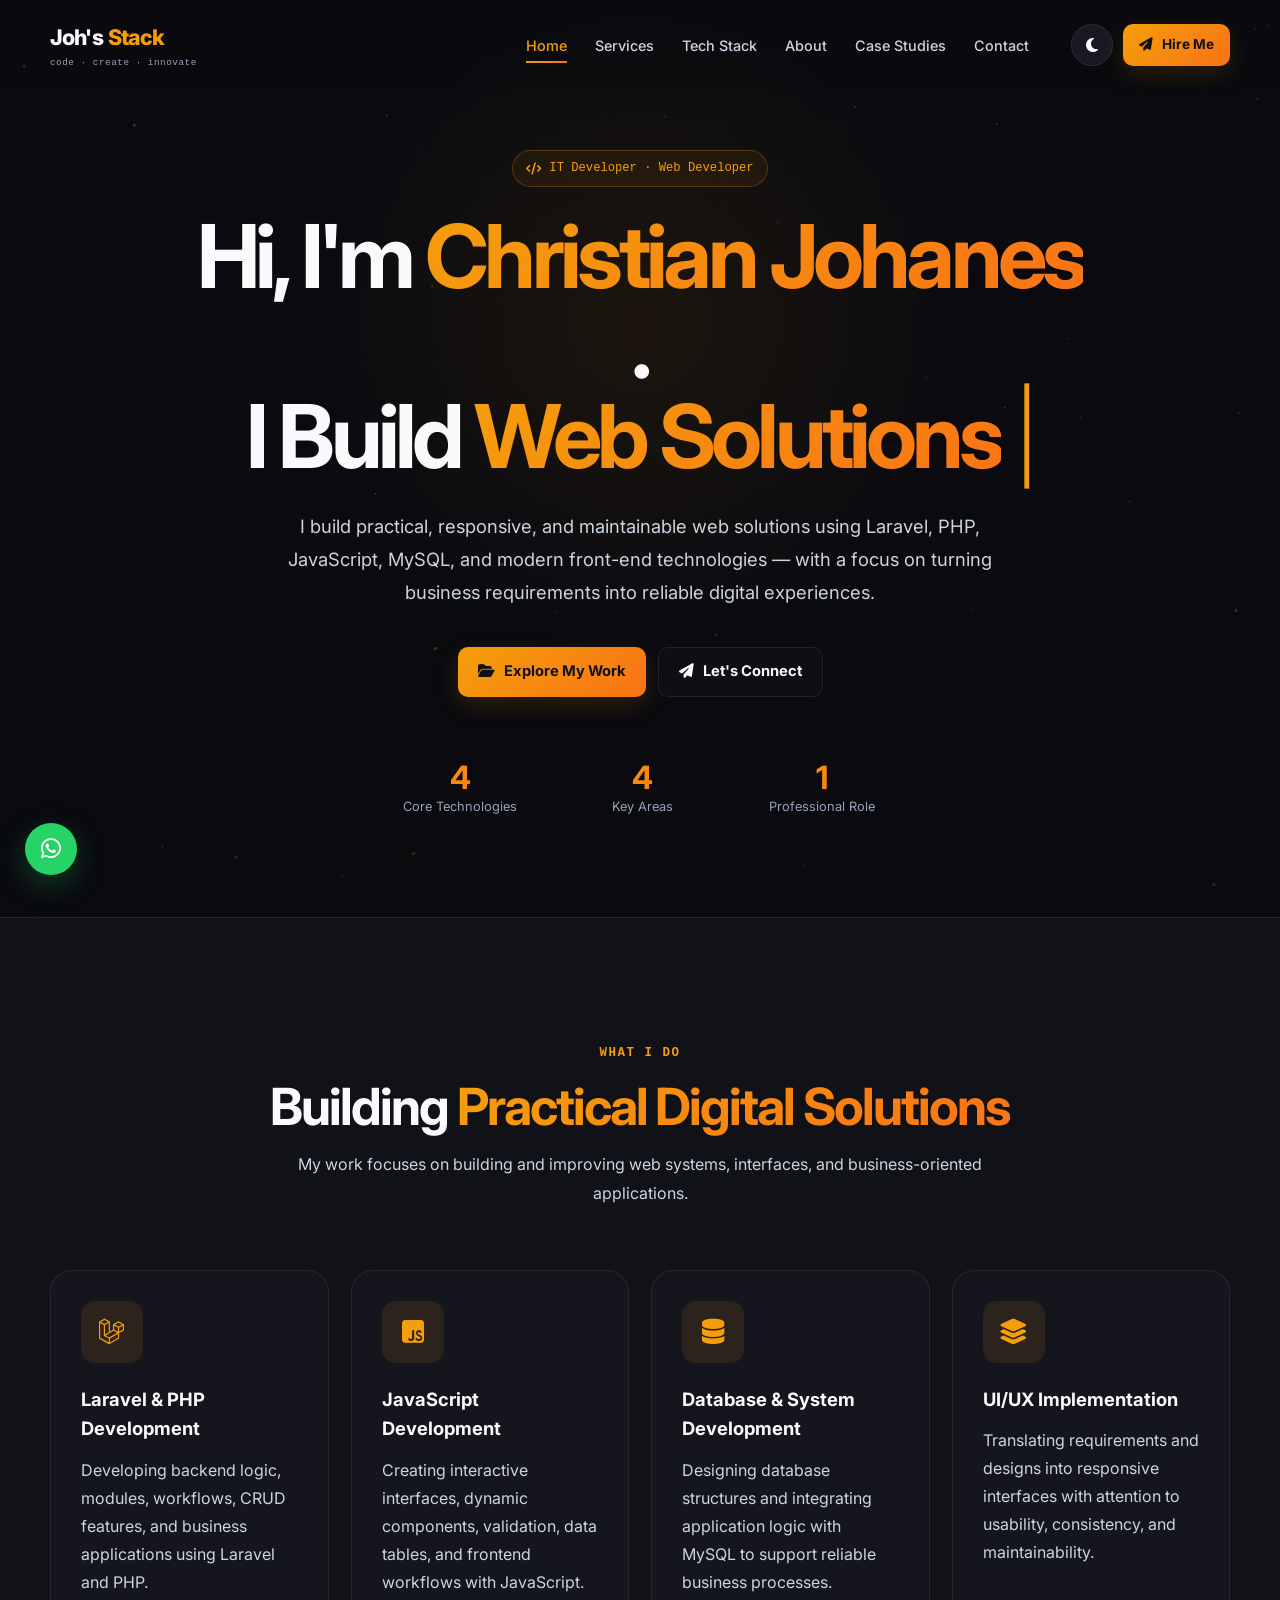
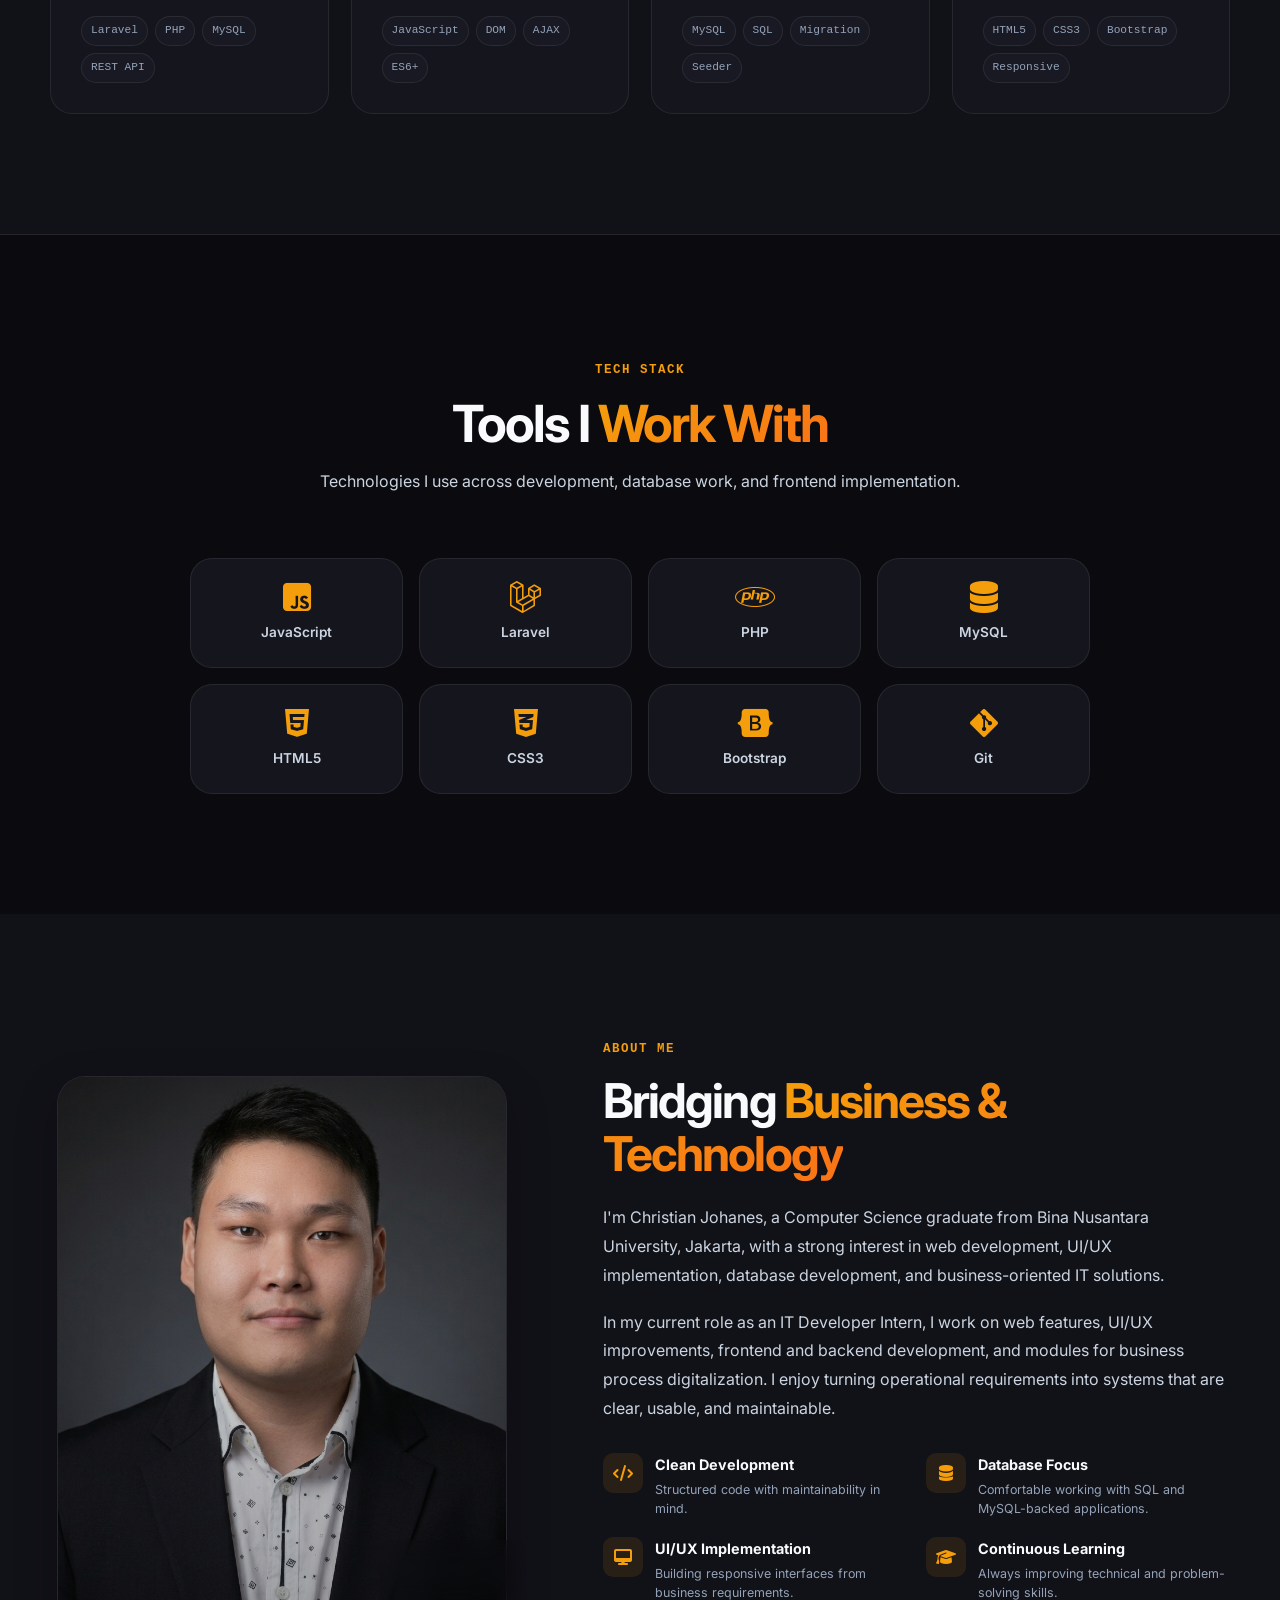
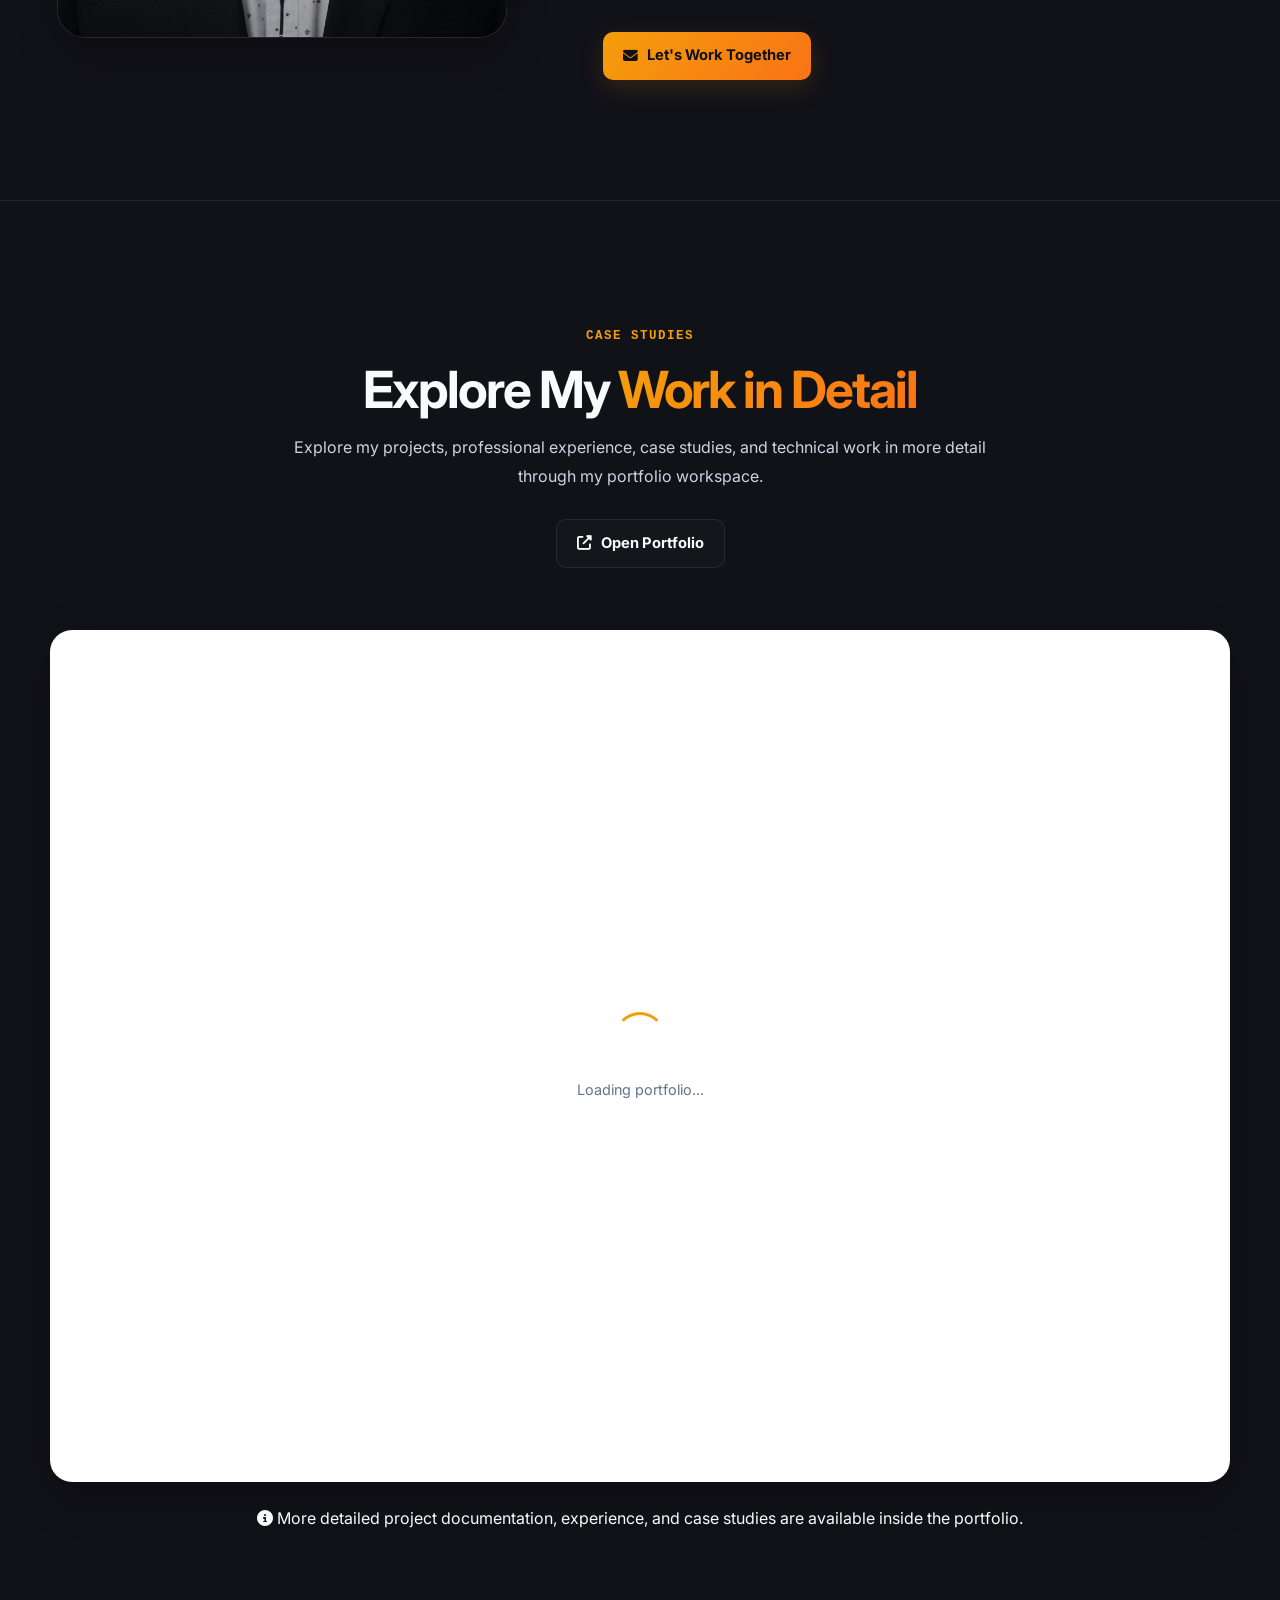
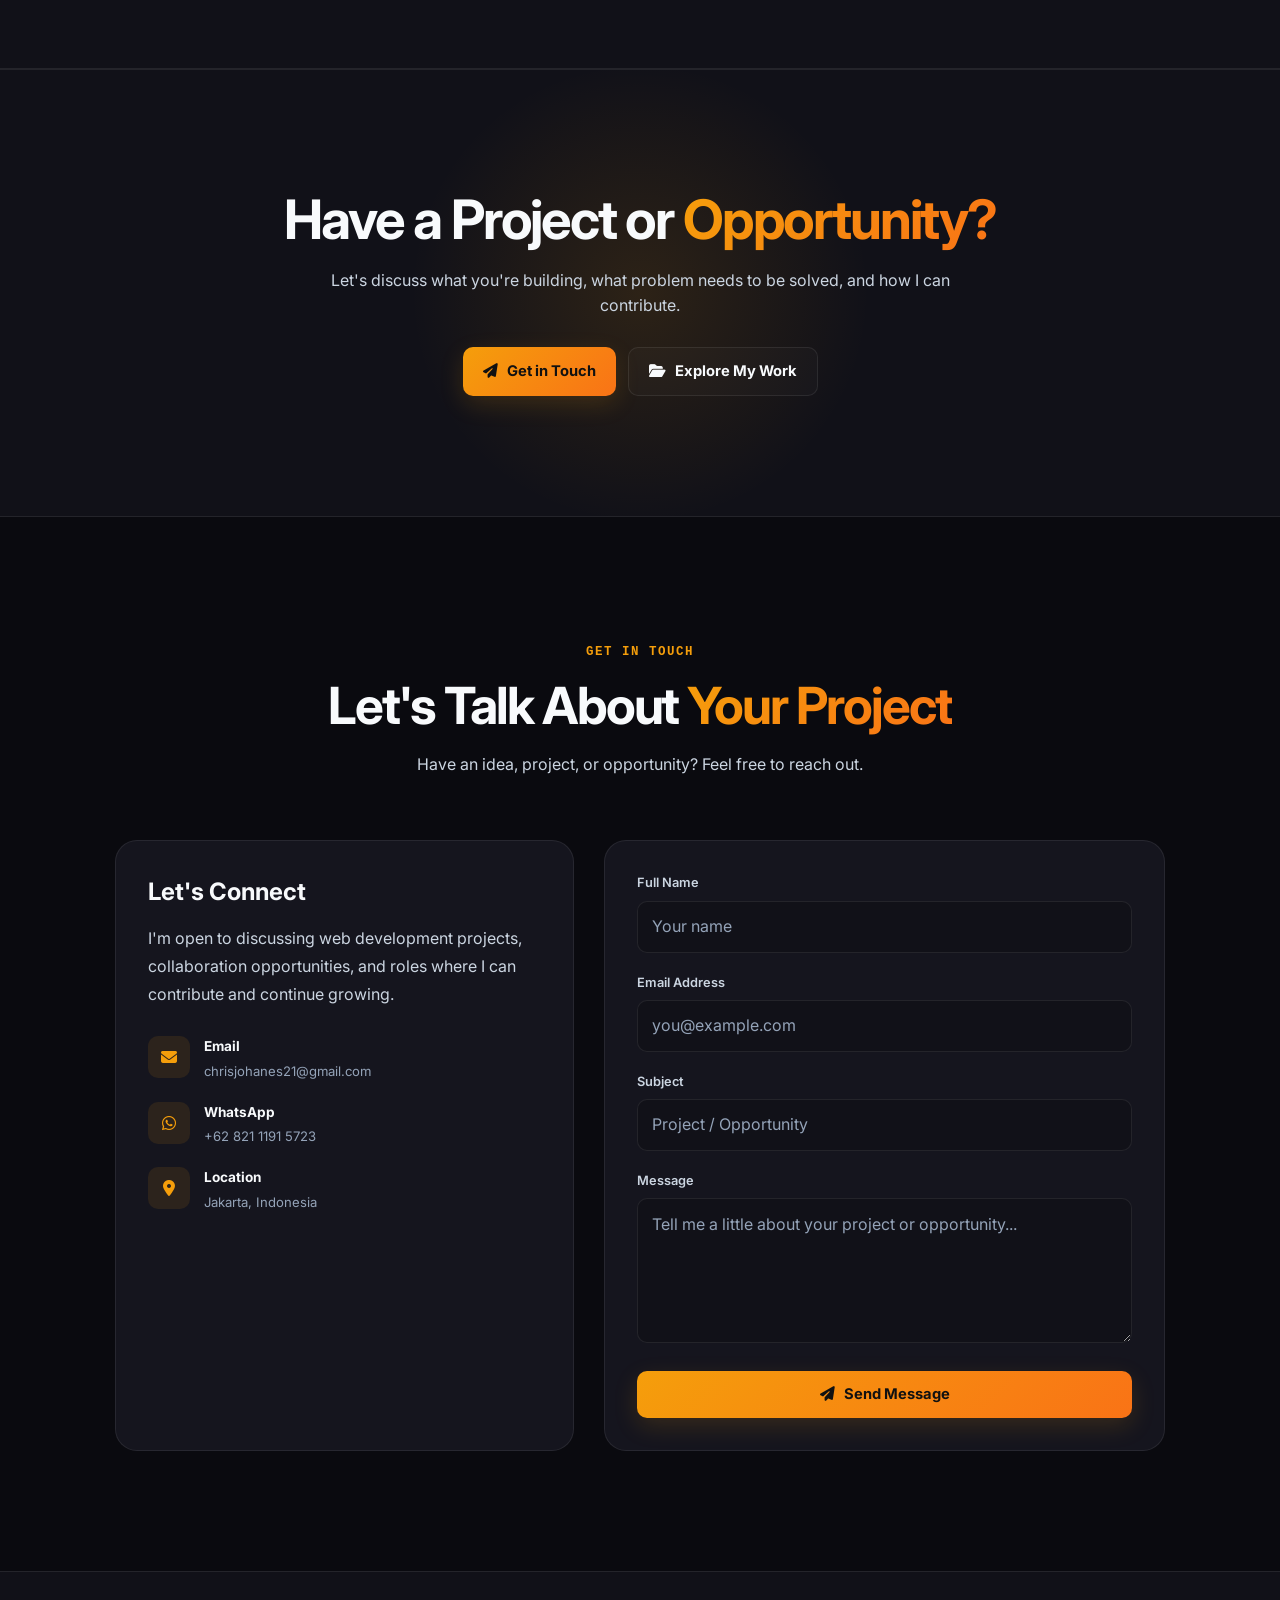
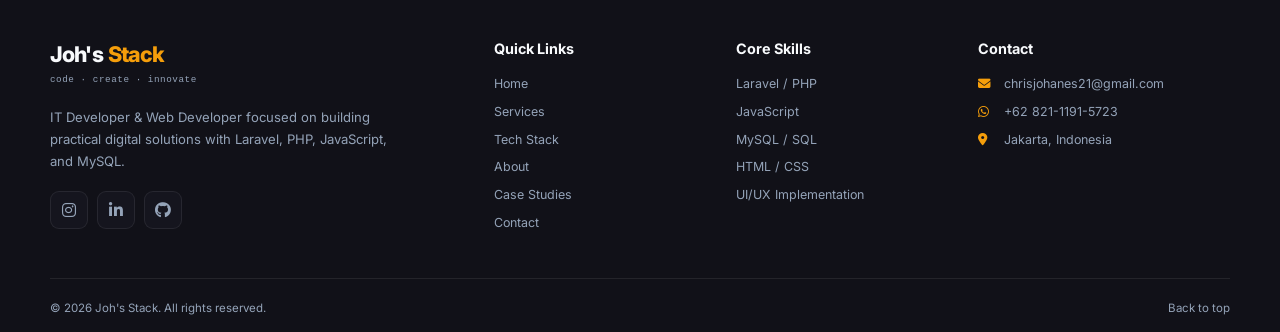
==== commit 07e2a647: "Refactor code structure for improved readability and maintainability" ====
--- a/index.html
+++ b/index.html
@@ -3,9 +3,11 @@
   <head>
     <meta charset="UTF-8" />
     <meta name="viewport" content="width=device-width, initial-scale=1.0" />
+
     <title>
       Joh's Stack | Christian Johanes — IT Developer & Web Developer
     </title>
+
     <link rel="icon" type="image/jpeg" href="Joh's Stack.jpg" />
 
     <!-- SEO Meta Tags -->
@@ -13,64 +15,79 @@
       name="description"
       content="Christian Johanes — IT Developer and Web Developer specializing in Laravel, PHP, JavaScript, MySQL, and responsive web development."
     />
+
     <meta
       name="keywords"
       content="Christian Johanes, IT Developer, Web Developer, Laravel Developer, PHP Developer, JavaScript Developer, Jakarta"
     />
+
     <meta name="author" content="Christian Johanes" />
     <meta name="robots" content="index, follow" />
+
     <link rel="canonical" href="https://chrisjohanes.github.io/joh-stack/" />
 
-    <!-- Open Graph Tags -->
+    <!-- Open Graph -->
     <meta property="og:type" content="website" />
     <meta property="og:title" content="Joh's Stack | Christian Johanes" />
+
     <meta
       property="og:description"
       content="Portfolio of Christian Johanes — IT Developer and Web Developer working with Laravel, PHP, JavaScript, and MySQL."
     />
+
     <meta
       property="og:image"
       content="https://chrisjohanes.github.io/joh-stack/Joh's Stack.jpg"
     />
+
     <meta
       property="og:url"
       content="https://chrisjohanes.github.io/joh-stack/"
     />
+
     <meta property="og:site_name" content="Joh's Stack" />
 
-    <!-- Twitter Card Tags -->
+    <!-- Twitter Card -->
     <meta name="twitter:card" content="summary_large_image" />
+
     <meta
       name="twitter:title"
       content="Joh's Stack | Professional Web Development Services"
     />
+
     <meta
       name="twitter:description"
       content="Professional freelance web developer specializing in JavaScript, Laravel, PHP."
     />
+
     <meta
       name="twitter:image"
       content="https://chrisjohanes.github.io/joh-stack/Joh's Stack.jpg"
     />
 
-    <!-- Performance: Preload Critical Resources -->
+    <!-- Fonts -->
     <link
       rel="preload"
       href="https://fonts.googleapis.com/css2?family=Inter:wght@300;400;500;600;700;800;900&family=Fira+Code:wght@400;500&display=swap"
       as="style"
     />
+
     <link rel="preconnect" href="https://fonts.googleapis.com" />
+
     <link rel="preconnect" href="https://fonts.gstatic.com" crossorigin />
+
     <link
       href="https://fonts.googleapis.com/css2?family=Inter:wght@300;400;500;600;700;800;900&family=Fira+Code:wght@400;500;600&display=swap"
       rel="stylesheet"
     />
+
+    <!-- Font Awesome -->
     <link
       rel="stylesheet"
       href="https://cdnjs.cloudflare.com/ajax/libs/font-awesome/6.5.1/css/all.min.css"
     />
 
-    <!-- Schema.org Structured Data -->
+    <!-- Schema.org -->
     <script type="application/ld+json">
       {
         "@context": "https://schema.org",
@@ -91,13 +108,15 @@
       }
     </script>
 
+    <!-- Main CSS -->
     <link rel="stylesheet" href="style.css" />
   </head>
+
   <body>
     <!-- Skip to Content -->
-    <a href="#main-content" class="skip-link" aria-label="Skip to main content"
-      >Skip to content</a
-    >
+    <a href="#main-content" class="skip-link" aria-label="Skip to main content">
+      Skip to content
+    </a>
 
     <!-- Page Loader -->
     <div class="page-loader" id="pageLoader" aria-hidden="true">
@@ -107,26 +126,38 @@
     <!-- Scroll Progress -->
     <div class="progress-bar" id="progressBar" aria-hidden="true"></div>
 
-    <!-- NAVBAR -->
+    <!-- =========================================================
+         NAVBAR
+    ========================================================== -->
+
     <nav class="navbar" id="navbar" aria-label="Main navigation">
       <div class="container">
+        <!-- Brand -->
         <a href="#home" class="nav-brand" aria-label="Joh's Stack Home">
           <span class="brand-main">
             <span class="joh">Joh's</span>
             <span class="stack">Stack</span>
           </span>
-          <span class="tagline">code · create · innovate</span>
+
+          <span class="tagline"> code · create · innovate </span>
         </a>
 
+        <!-- Navigation -->
         <div class="nav-links" id="navLinks">
-          <a href="#home" class="active">Home</a>
-          <a href="#services">Services</a>
-          <a href="#portfolio">Projects</a>
-          <a href="#about">About</a>
-          <a href="#experience">Experience</a>
-          <a href="#contact">Contact</a>
-        </div>
-
+          <a href="#home" class="active"> Home </a>
+
+          <a href="#services"> Services </a>
+
+          <a href="#skills"> Tech Stack </a>
+
+          <a href="#about"> About </a>
+
+          <a href="#case-studies"> Case Studies </a>
+
+          <a href="#contact"> Contact </a>
+        </div>
+
+        <!-- Actions -->
         <div class="nav-actions">
           <button
             class="theme-toggle"
@@ -136,10 +167,12 @@
           >
             <i class="fas fa-moon" id="themeIcon"></i>
           </button>
+
           <a href="#contact" class="btn btn-primary nav-hire">
             <i class="fas fa-paper-plane"></i>
             Hire Me
           </a>
+
           <button
             class="nav-toggle"
             id="navToggle"
@@ -151,29 +184,50 @@
         </div>
       </div>
     </nav>
+
     <div class="nav-overlay" id="navOverlay"></div>
 
-    <!-- HERO -->
+    <!-- =========================================================
+         MAIN CONTENT
+    ========================================================== -->
+
     <main id="main-content">
+      <!-- =====================================================
+           HERO
+      ====================================================== -->
+
       <section class="hero" id="home">
         <div class="hero-bg">
           <div class="hero-grid"></div>
+
           <canvas id="particleCanvas" aria-hidden="true"></canvas>
         </div>
+
         <div class="container">
           <div class="hero-content">
+            <!-- Badge -->
             <div class="hero-badge">
               <i class="fas fa-code"></i>
+
               IT Developer · Web Developer
             </div>
 
+            <!-- Heading -->
             <h1 class="hero-title">
               Hi, I'm
-              <span class="gradient-text">Christian Johanes</span>.<br />
-              I Build <span id="typingText" class="gradient-text"></span
-              ><span class="typing-cursor">|</span>
+
+              <span class="gradient-text"> Christian Johanes </span>.
+
+              <br />
+
+              I Build
+
+              <span id="typingText" class="gradient-text"></span>
+
+              <span class="typing-cursor"> | </span>
             </h1>
 
+            <!-- Description -->
             <p class="hero-subtitle">
               I build practical, responsive, and maintainable web solutions
               using Laravel, PHP, JavaScript, MySQL, and modern front-end
@@ -181,28 +235,36 @@
               reliable digital experiences.
             </p>
 
+            <!-- Buttons -->
             <div class="hero-buttons">
-              <a href="#portfolio" class="btn btn-primary">
-                <i class="fas fa-code"></i>
-                View My Projects
+              <a href="#case-studies" class="btn btn-primary">
+                <i class="fas fa-folder-open"></i>
+                Explore My Work
               </a>
+
               <a href="#contact" class="btn btn-outline">
                 <i class="fas fa-paper-plane"></i>
                 Let's Connect
               </a>
             </div>
 
+            <!-- Stats -->
             <div class="hero-stats">
               <div class="hero-stat">
                 <h3 class="counter" data-target="4">0</h3>
+
                 <p>Core Technologies</p>
               </div>
+
               <div class="hero-stat">
                 <h3 class="counter" data-target="4">0</h3>
-                <p>Featured Projects</p>
-              </div>
+
+                <p>Key Areas</p>
+              </div>
+
               <div class="hero-stat">
                 <h3 class="counter" data-target="1">0</h3>
+
                 <p>Professional Role</p>
               </div>
             </div>
@@ -210,15 +272,21 @@
         </div>
       </section>
 
-      <!-- SERVICES -->
+      <!-- =====================================================
+           SERVICES
+      ====================================================== -->
+
       <section class="section services" id="services">
         <div class="container">
           <div class="section-header reveal">
-            <span class="section-label">What I Do</span>
+            <span class="section-label"> What I Do </span>
+
             <h2 class="section-title">
               Building
-              <span class="gradient-text">Practical Digital Solutions</span>
+
+              <span class="gradient-text"> Practical Digital Solutions </span>
             </h2>
+
             <p class="section-subtitle">
               My work focuses on building and improving web systems, interfaces,
               and business-oriented applications.
@@ -226,241 +294,222 @@
           </div>
 
           <div class="services-grid">
+            <!-- Service 1 -->
             <article class="service-card reveal">
-              <div class="service-icon"><i class="fab fa-laravel"></i></div>
+              <div class="service-icon">
+                <i class="fab fa-laravel"></i>
+              </div>
+
               <h3>Laravel & PHP Development</h3>
+
               <p>
                 Developing backend logic, modules, workflows, CRUD features, and
                 business applications using Laravel and PHP.
               </p>
+
               <div class="service-tags">
-                <span class="service-tag">Laravel</span>
-                <span class="service-tag">PHP</span>
-                <span class="service-tag">MySQL</span>
-                <span class="service-tag">REST API</span>
+                <span class="service-tag"> Laravel </span>
+
+                <span class="service-tag"> PHP </span>
+
+                <span class="service-tag"> MySQL </span>
+
+                <span class="service-tag"> REST API </span>
               </div>
             </article>
 
+            <!-- Service 2 -->
             <article class="service-card reveal">
-              <div class="service-icon"><i class="fab fa-js-square"></i></div>
+              <div class="service-icon">
+                <i class="fab fa-js-square"></i>
+              </div>
+
               <h3>JavaScript Development</h3>
+
               <p>
                 Creating interactive interfaces, dynamic components, validation,
                 data tables, and frontend workflows with JavaScript.
               </p>
+
               <div class="service-tags">
-                <span class="service-tag">JavaScript</span>
-                <span class="service-tag">DOM</span>
-                <span class="service-tag">AJAX</span>
-                <span class="service-tag">ES6+</span>
+                <span class="service-tag"> JavaScript </span>
+
+                <span class="service-tag"> DOM </span>
+
+                <span class="service-tag"> AJAX </span>
+
+                <span class="service-tag"> ES6+ </span>
               </div>
             </article>
 
+            <!-- Service 3 -->
             <article class="service-card reveal">
-              <div class="service-icon"><i class="fas fa-database"></i></div>
+              <div class="service-icon">
+                <i class="fas fa-database"></i>
+              </div>
+
               <h3>Database & System Development</h3>
+
               <p>
                 Designing database structures and integrating application logic
                 with MySQL to support reliable business processes.
               </p>
+
               <div class="service-tags">
-                <span class="service-tag">MySQL</span>
-                <span class="service-tag">SQL</span>
-                <span class="service-tag">Migration</span>
-                <span class="service-tag">Seeder</span>
+                <span class="service-tag"> MySQL </span>
+
+                <span class="service-tag"> SQL </span>
+
+                <span class="service-tag"> Migration </span>
+
+                <span class="service-tag"> Seeder </span>
               </div>
             </article>
 
+            <!-- Service 4 -->
             <article class="service-card reveal">
-              <div class="service-icon"><i class="fas fa-layer-group"></i></div>
+              <div class="service-icon">
+                <i class="fas fa-layer-group"></i>
+              </div>
+
               <h3>UI/UX Implementation</h3>
+
               <p>
                 Translating requirements and designs into responsive interfaces
                 with attention to usability, consistency, and maintainability.
               </p>
+
               <div class="service-tags">
-                <span class="service-tag">HTML5</span>
-                <span class="service-tag">CSS3</span>
-                <span class="service-tag">Bootstrap</span>
-                <span class="service-tag">Responsive</span>
+                <span class="service-tag"> HTML5 </span>
+
+                <span class="service-tag"> CSS3 </span>
+
+                <span class="service-tag"> Bootstrap </span>
+
+                <span class="service-tag"> Responsive </span>
               </div>
             </article>
           </div>
         </div>
       </section>
 
-      <!-- PROJECTS -->
-      <section class="section" id="portfolio">
-        <div class="container">
-          <div class="section-header reveal">
-            <span class="section-label">Selected Work</span>
-            <h2 class="section-title">
-              Projects & <span class="gradient-text">Experience</span>
-            </h2>
-            <p class="section-subtitle">
-              A selection of projects that represent my experience building web
-              applications and business process solutions.
-            </p>
-          </div>
-
-          <div class="portfolio-grid">
-            <article class="portfolio-card reveal">
-              <img
-                src="public/images/project1.jpg"
-                alt="Web application project"
-                loading="lazy"
-              />
-              <div class="portfolio-overlay">
-                <span class="portfolio-category">Laravel · PHP · MySQL</span>
-                <h3>OneIS Business Platform</h3>
-                <p>
-                  Developed and maintained modules for an internal business
-                  platform, supporting operational workflows and digitalization.
-                </p>
-                <a href="#contact" class="portfolio-link"
-                  >Discuss the Project <i class="fas fa-arrow-right"></i
-                ></a>
-              </div>
-            </article>
-
-            <article class="portfolio-card reveal">
-              <img
-                src="public/images/project1.jpg"
-                alt="IT asset handover system"
-                loading="lazy"
-              />
-              <div class="portfolio-overlay">
-                <span class="portfolio-category"
-                  >Laravel · JavaScript · MySQL</span
-                >
-                <h3>IT Handover Management</h3>
-                <p>
-                  Workflow-based IT asset handover module with recipient data,
-                  item details, approvals, status tracking, and operational
-                  reporting.
-                </p>
-                <a href="#contact" class="portfolio-link"
-                  >Discuss the Project <i class="fas fa-arrow-right"></i
-                ></a>
-              </div>
-            </article>
-
-            <article class="portfolio-card reveal">
-              <img
-                src="public/images/project1.jpg"
-                alt="HRIS leave and permission system"
-                loading="lazy"
-              />
-              <div class="portfolio-overlay">
-                <span class="portfolio-category"
-                  >JavaScript · Laravel · MySQL</span
-                >
-                <h3>HRIS Leave & Permission</h3>
-                <p>
-                  Frontend and validation improvements for leave and permission
-                  workflows, including SLA rules and date compatibility.
-                </p>
-                <a href="#contact" class="portfolio-link"
-                  >Discuss the Project <i class="fas fa-arrow-right"></i
-                ></a>
-              </div>
-            </article>
-
-            <article class="portfolio-card reveal">
-              <img
-                src="public/images/project1.jpg"
-                alt="Cash advance workflow system"
-                loading="lazy"
-              />
-              <div class="portfolio-overlay">
-                <span class="portfolio-category"
-                  >Web Application · Workflow</span
-                >
-                <h3>Cash Advance Workflow</h3>
-                <p>
-                  Worked on user and manager-side workflows, notifications,
-                  permissions, loading states, and document-related processes.
-                </p>
-                <a href="#contact" class="portfolio-link"
-                  >Discuss the Project <i class="fas fa-arrow-right"></i
-                ></a>
-              </div>
-            </article>
-          </div>
-        </div>
-      </section>
-
-      <!-- TECH STACK -->
+      <!-- =====================================================
+           TECH STACK
+      ====================================================== -->
+
       <section class="tech-stack" id="skills">
         <div class="container">
           <div class="section-header reveal">
-            <span class="section-label">Tech Stack</span>
+            <span class="section-label"> Tech Stack </span>
+
             <h2 class="section-title">
-              Tools I <span class="gradient-text">Work With</span>
+              Tools I
+
+              <span class="gradient-text"> Work With </span>
             </h2>
+
             <p class="section-subtitle">
               Technologies I use across development, database work, and frontend
               implementation.
             </p>
           </div>
+
           <div class="tech-grid reveal">
             <div class="tech-item">
-              <i class="fab fa-js-square"></i><span>JavaScript</span>
-            </div>
+              <i class="fab fa-js-square"></i>
+
+              <span> JavaScript </span>
+            </div>
+
             <div class="tech-item">
-              <i class="fab fa-laravel"></i><span>Laravel</span>
-            </div>
+              <i class="fab fa-laravel"></i>
+
+              <span> Laravel </span>
+            </div>
+
             <div class="tech-item">
-              <i class="fab fa-php"></i><span>PHP</span>
-            </div>
+              <i class="fab fa-php"></i>
+
+              <span> PHP </span>
+            </div>
+
             <div class="tech-item">
-              <i class="fas fa-database"></i><span>MySQL</span>
-            </div>
+              <i class="fas fa-database"></i>
+
+              <span> MySQL </span>
+            </div>
+
             <div class="tech-item">
-              <i class="fab fa-html5"></i><span>HTML5</span>
-            </div>
+              <i class="fab fa-html5"></i>
+
+              <span> HTML5 </span>
+            </div>
+
             <div class="tech-item">
-              <i class="fab fa-css3-alt"></i><span>CSS3</span>
-            </div>
+              <i class="fab fa-css3-alt"></i>
+
+              <span> CSS3 </span>
+            </div>
+
             <div class="tech-item">
-              <i class="fab fa-bootstrap"></i><span>Bootstrap</span>
-            </div>
+              <i class="fab fa-bootstrap"></i>
+
+              <span> Bootstrap </span>
+            </div>
+
             <div class="tech-item">
-              <i class="fab fa-git-alt"></i><span>Git</span>
+              <i class="fab fa-git-alt"></i>
+
+              <span> Git </span>
             </div>
           </div>
         </div>
       </section>
 
-      <!-- ABOUT -->
+      <!-- =====================================================
+           ABOUT
+      ====================================================== -->
+
       <section class="section about" id="about">
         <div class="container">
           <div class="about-grid">
+            <!-- Profile -->
             <div class="about-image reveal">
               <div class="about-image-wrapper">
                 <img
-                  src="foto_profil/Christian Johanes.jpg"
+                  src="foto_profil/2.jpg"
                   alt="Christian Johanes"
+                  loading="lazy"
                 />
               </div>
+
               <div class="about-float-card">
                 <div class="number">B.S.</div>
-                <div class="label">Computer<br />Science</div>
-              </div>
-            </div>
-
+
+                <div class="label">
+                  Computer<br />
+                  Science
+                </div>
+              </div>
+            </div>
+
+            <!-- Content -->
             <div class="about-content reveal">
-              <span class="section-label">About Me</span>
+              <span class="section-label"> About Me </span>
+
               <h2>
                 Bridging
-                <span class="gradient-text">Business & Technology</span>
+
+                <span class="gradient-text"> Business & Technology </span>
               </h2>
+
               <p>
                 I'm Christian Johanes, a Computer Science graduate from Bina
                 Nusantara University, Jakarta, with a strong interest in web
                 development, UI/UX implementation, database development, and
                 business-oriented IT solutions.
               </p>
+
               <p>
                 In my current role as an IT Developer Intern, I work on web
                 features, UI/UX improvements, frontend and backend development,
@@ -474,40 +523,51 @@
                   <div class="about-feature-icon">
                     <i class="fas fa-code"></i>
                   </div>
+
                   <div>
                     <h4>Clean Development</h4>
+
                     <p>Structured code with maintainability in mind.</p>
                   </div>
                 </div>
+
                 <div class="about-feature">
                   <div class="about-feature-icon">
                     <i class="fas fa-database"></i>
                   </div>
+
                   <div>
                     <h4>Database Focus</h4>
+
                     <p>
                       Comfortable working with SQL and MySQL-backed
                       applications.
                     </p>
                   </div>
                 </div>
+
                 <div class="about-feature">
                   <div class="about-feature-icon">
                     <i class="fas fa-desktop"></i>
                   </div>
+
                   <div>
                     <h4>UI/UX Implementation</h4>
+
                     <p>
                       Building responsive interfaces from business requirements.
                     </p>
                   </div>
                 </div>
+
                 <div class="about-feature">
                   <div class="about-feature-icon">
                     <i class="fas fa-graduation-cap"></i>
                   </div>
+
                   <div>
                     <h4>Continuous Learning</h4>
+
                     <p>
                       Always improving technical and problem-solving skills.
                     </p>
@@ -517,6 +577,7 @@
 
               <a href="#contact" class="btn btn-primary">
                 <i class="fas fa-envelope"></i>
+
                 Let's Work Together
               </a>
             </div>
@@ -524,142 +585,193 @@
         </div>
       </section>
 
-      <!-- EXPERIENCE -->
-      <section class="achievements" id="experience">
+      <!-- =====================================================
+           CASE STUDIES / NOTION
+      ====================================================== -->
+
+      <section class="section notion-section" id="case-studies">
         <div class="container">
+          <!-- Header -->
           <div class="section-header reveal">
-            <span class="section-label">Experience</span>
+            <span class="section-label"> Case Studies </span>
+
             <h2 class="section-title">
-              My <span class="gradient-text">Professional Journey</span>
+              Explore My
+
+              <span class="gradient-text"> Work in Detail </span>
             </h2>
+
             <p class="section-subtitle">
-              A concise overview of the experience and education behind my work.
+              Explore my projects, professional experience, case studies, and
+              technical work in more detail through my portfolio workspace.
             </p>
-          </div>
-
-          <div class="achievements-grid reveal">
-            <div class="achievement-card">
-              <div class="achievement-icon">
-                <i class="fas fa-briefcase"></i>
-              </div>
-              <h4>IT Developer Intern</h4>
-              <p>
-                PT Interskala Medika Indonesia / PT Prima Indo Medilab · Apr
-                2026 – Present
-              </p>
-            </div>
-            <div class="achievement-card">
-              <div class="achievement-icon">
-                <i class="fas fa-university"></i>
-              </div>
-              <h4>Bachelor of Computer Science</h4>
-              <p>
-                Bina Nusantara University, Jakarta · School of Information
-                Systems
-              </p>
-            </div>
-            <div class="achievement-card">
-              <div class="achievement-icon"><i class="fab fa-laravel"></i></div>
-              <h4>Laravel & PHP</h4>
-              <p>
-                Backend development, business modules, workflows, and database
-                integration.
-              </p>
-            </div>
-            <div class="achievement-card">
-              <div class="achievement-icon">
-                <i class="fas fa-database"></i>
-              </div>
-              <h4>SQL & MySQL</h4>
-              <p>
-                Database queries, migrations, relationships, seeders, and
-                application integration.
-              </p>
-            </div>
+
+            <!-- External Button -->
+            <div
+              class="notion-actions"
+              style="margin-top: 28px; display: flex; justify-content: center"
+            >
+              <a
+                href="https://material-platinum-585.notion.site/ebd//3eafa85bf80f80a1b6f7e41a49872ca6"
+                target="_blank"
+                rel="noopener noreferrer"
+                class="btn btn-outline"
+              >
+                <i class="fas fa-external-link-alt"></i>
+
+                Open Portfolio
+              </a>
+            </div>
+          </div>
+
+          <!-- Notion Card -->
+          <div class="notion-wrapper reveal">
+            <!-- Loading Indicator -->
+            <div class="notion-loading" id="notionLoading">
+              <div class="loader-spinner"></div>
+
+              <span> Loading portfolio... </span>
+            </div>
+
+            <iframe
+              src="https://material-platinum-585.notion.site/ebd//3eafa85bf80f80a1b6f7e41a49872ca6"
+              title="Christian Johanes Portfolio"
+              width="100%"
+              height="850"
+              frameborder="0"
+              allowfullscreen
+              loading="lazy"
+            ></iframe>
+          </div>
+
+          <!-- Bottom Note -->
+          <div
+            class="notion-note reveal"
+            style="text-align: center; margin-top: 24px"
+          >
+            <p>
+              <i class="fas fa-info-circle"></i>
+
+              More detailed project documentation, experience, and case studies
+              are available inside the portfolio.
+            </p>
           </div>
         </div>
       </section>
 
-      <!-- CTA -->
+      <!-- =====================================================
+           CTA
+      ====================================================== -->
+
       <section class="cta">
         <div class="cta-bg"></div>
+
         <div class="container">
           <div class="cta-content reveal">
             <h2>
-              Have a Project or <span class="gradient-text">Opportunity?</span>
+              Have a Project or
+
+              <span class="gradient-text"> Opportunity? </span>
             </h2>
+
             <p>
               Let's discuss what you're building, what problem needs to be
               solved, and how I can contribute.
             </p>
+
             <div class="cta-buttons">
-              <a href="#contact" class="btn btn-primary"
-                ><i class="fas fa-paper-plane"></i> Get in Touch</a
-              >
-              <a href="#portfolio" class="btn btn-outline"
-                ><i class="fas fa-code"></i> View Projects</a
-              >
+              <a href="#contact" class="btn btn-primary">
+                <i class="fas fa-paper-plane"></i>
+
+                Get in Touch
+              </a>
+
+              <a href="#case-studies" class="btn btn-outline">
+                <i class="fas fa-folder-open"></i>
+
+                Explore My Work
+              </a>
             </div>
           </div>
         </div>
       </section>
 
-      <!-- CONTACT -->
+      <!-- =====================================================
+           CONTACT
+      ====================================================== -->
+
       <section class="section contact" id="contact">
         <div class="container">
           <div class="section-header reveal">
-            <span class="section-label">Get In Touch</span>
+            <span class="section-label"> Get In Touch </span>
+
             <h2 class="section-title">
-              Let's Talk About <span class="gradient-text">Your Project</span>
+              Let's Talk About
+
+              <span class="gradient-text"> Your Project </span>
             </h2>
+
             <p class="section-subtitle">
               Have an idea, project, or opportunity? Feel free to reach out.
             </p>
           </div>
 
           <div class="contact-grid">
+            <!-- Contact Info -->
             <div class="contact-info reveal">
               <h3>Let's Connect</h3>
+
               <p>
                 I'm open to discussing web development projects, collaboration
                 opportunities, and roles where I can contribute and continue
                 growing.
               </p>
+
               <div class="contact-details">
                 <div class="contact-detail">
                   <div class="contact-detail-icon">
                     <i class="fas fa-envelope"></i>
                   </div>
+
                   <div>
                     <h4>Email</h4>
+
                     <p>chrisjohanes21@gmail.com</p>
                   </div>
                 </div>
+
                 <div class="contact-detail">
                   <div class="contact-detail-icon">
                     <i class="fab fa-whatsapp"></i>
                   </div>
+
                   <div>
                     <h4>WhatsApp</h4>
+
                     <p>+62 821 1191 5723</p>
                   </div>
                 </div>
+
                 <div class="contact-detail">
                   <div class="contact-detail-icon">
                     <i class="fas fa-map-marker-alt"></i>
                   </div>
+
                   <div>
                     <h4>Location</h4>
+
                     <p>Jakarta, Indonesia</p>
                   </div>
                 </div>
               </div>
             </div>
 
+            <!-- Contact Form -->
             <div class="contact-form-wrapper reveal">
               <form id="contactForm">
                 <div class="form-group">
-                  <label for="name">Full Name</label>
+                  <label for="name"> Full Name </label>
+
                   <input
                     type="text"
                     id="name"
@@ -668,8 +780,10 @@
                     required
                   />
                 </div>
+
                 <div class="form-group">
-                  <label for="email">Email Address</label>
+                  <label for="email"> Email Address </label>
+
                   <input
                     type="email"
                     id="email"
@@ -678,8 +792,10 @@
                     required
                   />
                 </div>
+
                 <div class="form-group">
-                  <label for="subject">Subject</label>
+                  <label for="subject"> Subject </label>
+
                   <input
                     type="text"
                     id="subject"
@@ -687,8 +803,10 @@
                     placeholder="Project / Opportunity"
                   />
                 </div>
+
                 <div class="form-group">
-                  <label for="message">Message</label>
+                  <label for="message"> Message </label>
+
                   <textarea
                     id="message"
                     name="message"
@@ -696,8 +814,10 @@
                     required
                   ></textarea>
                 </div>
+
                 <button type="submit" class="btn btn-primary form-submit">
                   <i class="fas fa-paper-plane"></i>
+
                   Send Message
                 </button>
               </form>
@@ -707,107 +827,172 @@
       </section>
     </main>
 
-    <!-- FOOTER -->
+    <!-- =========================================================
+         FOOTER
+    ========================================================== -->
+
     <footer class="footer">
       <div class="container">
         <div class="footer-grid">
+          <!-- Brand -->
           <div class="footer-brand">
             <a href="#home" class="nav-brand" aria-label="Joh's Stack Home">
-              <span class="brand-main"
-                ><span class="joh">Joh's</span
-                ><span class="stack">Stack</span></span
-              >
-              <span class="tagline">code · create · innovate</span>
+              <span class="brand-main">
+                <span class="joh"> Joh's </span>
+
+                <span class="stack"> Stack </span>
+              </span>
+
+              <span class="tagline"> code · create · innovate </span>
             </a>
+
             <p>
               IT Developer & Web Developer focused on building practical digital
               solutions with Laravel, PHP, JavaScript, and MySQL.
             </p>
+
             <div class="footer-social">
               <a
                 href="https://www.instagram.com/johstack/"
                 target="_blank"
                 rel="noopener noreferrer"
                 aria-label="Instagram"
-                ><i class="fab fa-instagram"></i
-              ></a>
+              >
+                <i class="fab fa-instagram"></i>
+              </a>
+
               <a
                 href="https://www.linkedin.com/in/christianjohanes"
                 target="_blank"
                 rel="noopener noreferrer"
                 aria-label="LinkedIn"
-                ><i class="fab fa-linkedin-in"></i
-              ></a>
+              >
+                <i class="fab fa-linkedin-in"></i>
+              </a>
+
               <a
                 href="https://github.com/Chrisjohanes"
                 target="_blank"
                 rel="noopener noreferrer"
                 aria-label="GitHub"
-                ><i class="fab fa-github"></i
-              ></a>
-            </div>
-          </div>
+              >
+                <i class="fab fa-github"></i>
+              </a>
+            </div>
+          </div>
+
+          <!-- Quick Links -->
           <div class="footer-col">
             <h4>Quick Links</h4>
+
             <ul>
-              <li><a href="#home">Home</a></li>
-              <li><a href="#services">Services</a></li>
-              <li><a href="#portfolio">Projects</a></li>
-              <li><a href="#about">About</a></li>
-              <li><a href="#experience">Experience</a></li>
-              <li><a href="#contact">Contact</a></li>
+              <li>
+                <a href="#home"> Home </a>
+              </li>
+
+              <li>
+                <a href="#services"> Services </a>
+              </li>
+
+              <li>
+                <a href="#skills"> Tech Stack </a>
+              </li>
+
+              <li>
+                <a href="#about"> About </a>
+              </li>
+
+              <li>
+                <a href="#case-studies"> Case Studies </a>
+              </li>
+
+              <li>
+                <a href="#contact"> Contact </a>
+              </li>
             </ul>
           </div>
+
+          <!-- Core Skills -->
           <div class="footer-col">
             <h4>Core Skills</h4>
+
             <ul>
-              <li><a href="#skills">Laravel / PHP</a></li>
-              <li><a href="#skills">JavaScript</a></li>
-              <li><a href="#skills">MySQL / SQL</a></li>
-              <li><a href="#skills">HTML / CSS</a></li>
-              <li><a href="#skills">UI/UX Implementation</a></li>
+              <li>
+                <a href="#skills"> Laravel / PHP </a>
+              </li>
+
+              <li>
+                <a href="#skills"> JavaScript </a>
+              </li>
+
+              <li>
+                <a href="#skills"> MySQL / SQL </a>
+              </li>
+
+              <li>
+                <a href="#skills"> HTML / CSS </a>
+              </li>
+
+              <li>
+                <a href="#skills"> UI/UX Implementation </a>
+              </li>
             </ul>
           </div>
+
+          <!-- Contact -->
           <div class="footer-col">
             <h4>Contact</h4>
+
             <ul>
               <li>
                 <i
                   class="fas fa-envelope me-2"
                   style="color: var(--accent-primary)"
                 ></i>
+
                 chrisjohanes21@gmail.com
               </li>
+
               <li>
                 <i
                   class="fab fa-whatsapp me-2"
                   style="color: var(--accent-primary)"
                 ></i>
+
                 +62 821-1191-5723
               </li>
+
               <li>
                 <i
                   class="fas fa-map-marker-alt me-2"
                   style="color: var(--accent-primary)"
                 ></i>
+
                 Jakarta, Indonesia
               </li>
             </ul>
           </div>
         </div>
+
+        <!-- Footer Bottom -->
         <div class="footer-bottom">
           <p>&copy; 2026 Joh's Stack. All rights reserved.</p>
+
           <div class="footer-bottom-links">
-            <a href="#home">Back to top</a>
+            <a href="#home"> Back to top </a>
           </div>
         </div>
       </div>
     </footer>
 
-    <!-- FLOATING ACTIONS -->
+    <!-- =========================================================
+         FLOATING ACTIONS
+    ========================================================== -->
+
     <button class="scroll-top" id="scrollTop" aria-label="Scroll to top">
       <i class="fas fa-chevron-up"></i>
     </button>
+
     <a
       href="https://wa.me/6282111915723?text=Halo%20Christian%2C%20saya%20tertarik%20untuk%20berdiskusi%20mengenai%20project%20web%20development."
       target="_blank"
@@ -816,10 +1001,11 @@
       aria-label="Chat on WhatsApp"
     >
       <i class="fab fa-whatsapp"></i>
-      <span class="wa-tooltip">💬 Chat di WhatsApp</span>
+
+      <span class="wa-tooltip"> 💬 Chat di WhatsApp </span>
     </a>
 
-    <!-- INDEX PAGE SCRIPT: kept local for this first index refactor -->
+    <!-- Main JavaScript -->
     <script src="public/js/main.js"></script>
   </body>
 </html>
--- a/style.css
+++ b/style.css
@@ -1,12 +1,215 @@
-/* ========== PAGE LOADER ========== */
+/* =========================================================
+   JOH'S STACK
+   Christian Johanes Portfolio
+   ========================================================= */
+
+/* =========================================================
+   ROOT VARIABLES
+   ========================================================= */
+
+:root {
+  --bg-primary: #0a0a0f;
+  --bg-secondary: #111118;
+  --bg-tertiary: #191923;
+  --bg-card: #15151e;
+
+  --text-primary: #f8fafc;
+  --text-secondary: #cbd5e1;
+  --text-muted: #94a3b8;
+
+  --accent-primary: #f59e0b;
+  --accent-secondary: #f97316;
+
+  --accent-gradient: linear-gradient(135deg, #f59e0b, #f97316);
+
+  --border-color: rgba(255, 255, 255, 0.08);
+
+  --border-hover: rgba(245, 158, 11, 0.45);
+
+  --shadow-sm: 0 5px 20px rgba(0, 0, 0, 0.18);
+
+  --shadow-md: 0 15px 40px rgba(0, 0, 0, 0.25);
+
+  --shadow-glow: 0 20px 60px rgba(245, 158, 11, 0.12);
+
+  --radius-sm: 8px;
+  --radius-md: 14px;
+  --radius-lg: 22px;
+
+  --container-width: 1180px;
+
+  --section-space: clamp(80px, 10vw, 120px);
+
+  --transition: 0.3s ease;
+}
+
+/* =========================================================
+   LIGHT THEME
+   ========================================================= */
+
+[data-theme="light"] {
+  --bg-primary: #ffffff;
+  --bg-secondary: #f8fafc;
+  --bg-tertiary: #eef2f7;
+  --bg-card: #ffffff;
+
+  --text-primary: #111827;
+  --text-secondary: #475569;
+  --text-muted: #64748b;
+
+  --border-color: rgba(15, 23, 42, 0.08);
+
+  --border-hover: rgba(245, 158, 11, 0.35);
+
+  --shadow-sm: 0 5px 20px rgba(15, 23, 42, 0.07);
+
+  --shadow-md: 0 15px 40px rgba(15, 23, 42, 0.1);
+
+  --shadow-glow: 0 20px 60px rgba(245, 158, 11, 0.12);
+}
+
+/* =========================================================
+   RESET
+   ========================================================= */
+
+*,
+*::before,
+*::after {
+  box-sizing: border-box;
+}
+
+html {
+  scroll-behavior: smooth;
+  scroll-padding-top: 90px;
+}
+
+body {
+  margin: 0;
+  padding: 0;
+
+  font-family:
+    "Inter",
+    system-ui,
+    -apple-system,
+    BlinkMacSystemFont,
+    "Segoe UI",
+    sans-serif;
+
+  background: var(--bg-primary);
+  color: var(--text-primary);
+
+  line-height: 1.6;
+
+  overflow-x: hidden;
+
+  transition:
+    background-color 0.3s ease,
+    color 0.3s ease;
+}
+
+body.nav-open {
+  overflow: hidden;
+}
+
+img {
+  display: block;
+  max-width: 100%;
+}
+
+button,
+input,
+textarea {
+  font: inherit;
+}
+
+button {
+  border: 0;
+}
+
+a {
+  color: inherit;
+  text-decoration: none;
+}
+
+ul {
+  list-style: none;
+  padding: 0;
+  margin: 0;
+}
+
+p,
+h1,
+h2,
+h3,
+h4 {
+  margin-top: 0;
+}
+
+::selection {
+  background: var(--accent-primary);
+  color: #111;
+}
+
+/* =========================================================
+   ACCESSIBILITY
+   ========================================================= */
+
+.skip-link {
+  position: fixed;
+
+  top: 15px;
+  left: 15px;
+
+  padding: 10px 16px;
+
+  background: var(--accent-primary);
+  color: #111;
+
+  border-radius: 8px;
+
+  font-weight: 700;
+
+  transform: translateY(-150%);
+
+  z-index: 999999;
+
+  transition: transform 0.2s ease;
+}
+
+.skip-link:focus {
+  transform: translateY(0);
+}
+
+/* =========================================================
+   CONTAINER
+   ========================================================= */
+
+.container {
+  width: min(calc(100% - 40px), var(--container-width));
+
+  margin-inline: auto;
+}
+
+/* =========================================================
+   PAGE LOADER
+   ========================================================= */
+
 .page-loader {
   position: fixed;
+
   inset: 0;
-  background: var(--bg-primary);
-  z-index: 99999;
+
   display: flex;
   align-items: center;
   justify-content: center;
+
+  background: var(--bg-primary);
+
+  z-index: 99999;
+
+  opacity: 1;
+  visibility: visible;
+
   transition:
     opacity 0.5s ease,
     visibility 0.5s ease;
@@ -18,309 +221,184 @@
 }
 
 .loader-spinner {
-  width: 50px;
-  height: 50px;
+  width: 52px;
+  height: 52px;
+
   border: 3px solid var(--border-color);
+
   border-top-color: var(--accent-primary);
+
   border-radius: 50%;
-  animation: spin 0.8s linear infinite;
-}
-
-@keyframes spin {
+
+  animation: loaderSpin 0.8s linear infinite;
+}
+
+@keyframes loaderSpin {
   to {
     transform: rotate(360deg);
   }
 }
 
-/* ========== PROGRESS BAR ========== */
+/* =========================================================
+   SCROLL PROGRESS
+   ========================================================= */
+
 .progress-bar {
   position: fixed;
+
   top: 0;
   left: 0;
+
   width: 0%;
   height: 3px;
+
   background: var(--accent-gradient);
+
   z-index: 10000;
-  transition: width 0.3s ease;
-}
-/* ========== CSS VARIABLES ========== */
-:root {
-  --bg-primary: #0a0a0f;
-  --bg-secondary: #12121a;
-  --bg-tertiary: #1a1a2e;
-  --bg-card: #16162a;
-  --accent-primary: #f59e0b;
-  --accent-secondary: #f97316;
-  --accent-gradient: linear-gradient(
-    135deg,
-    #f59e0b 0%,
-    #f97316 50%,
-    #ef4444 100%
-  );
-  --accent-glow: rgba(245, 158, 11, 0.3);
-  --text-primary: #f1f5f9;
-  --text-secondary: #94a3b8;
-  --text-muted: #64748b;
-  --border-color: rgba(255, 255, 255, 0.08);
-  --border-hover: rgba(245, 158, 11, 0.4);
-  --shadow-sm: 0 4px 20px rgba(0, 0, 0, 0.3);
-  --shadow-md: 0 8px 40px rgba(0, 0, 0, 0.4);
-  --shadow-lg: 0 20px 60px rgba(0, 0, 0, 0.5);
-  --shadow-glow: 0 0 30px var(--accent-glow);
-  --radius-sm: 8px;
-  --radius-md: 12px;
-  --radius-lg: 20px;
-  --radius-xl: 28px;
-  --transition: all 0.3s cubic-bezier(0.4, 0, 0.2, 1);
-}
-
-/* ========== LIGHT MODE VARIABLES ========== */
-[data-theme="light"] {
-  --bg-primary: #f8f9fa;
-  --bg-secondary: #ffffff;
-  --bg-tertiary: #f1f3f5;
-  --bg-card: #ffffff;
-  --text-primary: #212529;
-  --text-secondary: #495057;
-  --text-muted: #868e96;
-  --border-color: rgba(0, 0, 0, 0.1);
-  --border-hover: rgba(245, 158, 11, 0.5);
-  --shadow-sm: 0 4px 20px rgba(0, 0, 0, 0.08);
-  --shadow-md: 0 8px 40px rgba(0, 0, 0, 0.12);
-  --shadow-lg: 0 20px 60px rgba(0, 0, 0, 0.15);
-}
-
-[data-theme="light"] .navbar.scrolled {
-  background: rgba(255, 255, 255, 0.98);
-}
-
-[data-theme="light"] .hero-bg::before {
-  opacity: 0.3;
-}
-
-/* ========== RESET & BASE ========== */
-*,
-*::before,
-*::after {
-  margin: 0;
-  padding: 0;
-  box-sizing: border-box;
-}
-
-html {
-  scroll-behavior: smooth;
-  scroll-padding-top: 80px;
-}
-
-body {
-  font-family:
-    "Inter",
-    -apple-system,
-    BlinkMacSystemFont,
-    sans-serif;
-  background: var(--bg-primary);
-  color: var(--text-primary);
-  line-height: 1.7;
-  overflow-x: hidden;
-}
-
-::selection {
-  background: var(--accent-primary);
-  color: var(--bg-primary);
-}
-
-::-webkit-scrollbar {
-  width: 8px;
-}
-
-::-webkit-scrollbar-track {
-  background: var(--bg-secondary);
-}
-
-::-webkit-scrollbar-thumb {
-  background: var(--accent-primary);
-  border-radius: 4px;
-}
-
-a {
-  text-decoration: none;
-  color: inherit;
-  transition: var(--transition);
-}
-
-img {
-  max-width: 100%;
-  display: block;
-}
-
-ul {
-  list-style: none;
-}
-
-/* ========== UTILITY CLASSES ========== */
-.container {
-  width: 100%;
-  max-width: 1200px;
-  margin: 0 auto;
-  padding: 0 20px;
-}
-
-.section {
-  padding: 100px 0;
-}
-
-.section-header {
-  text-align: center;
-  margin-bottom: 60px;
-}
-
-.section-label {
-  display: inline-block;
-  font-size: 0.8rem;
-  font-weight: 600;
-  text-transform: uppercase;
-  letter-spacing: 3px;
-  color: var(--accent-primary);
-  margin-bottom: 12px;
-  padding: 6px 16px;
-  background: rgba(245, 158, 11, 0.1);
-  border: 1px solid rgba(245, 158, 11, 0.2);
-  border-radius: 50px;
-}
-
-.section-title {
-  font-size: clamp(2rem, 5vw, 3rem);
-  font-weight: 800;
-  line-height: 1.2;
-  margin-bottom: 16px;
-}
-
-.section-subtitle {
-  font-size: 1.1rem;
-  color: var(--text-secondary);
-  max-width: 600px;
-  margin: 0 auto;
-}
-
-.gradient-text {
-  background: var(--accent-gradient);
-  -webkit-background-clip: text;
-  background-clip: text;
-  -webkit-text-fill-color: transparent;
-}
-
-.btn {
-  display: inline-flex;
-  align-items: center;
-  gap: 10px;
-  padding: 14px 32px;
-  font-size: 1rem;
-  font-weight: 600;
-  border-radius: var(--radius-xl);
-  border: none;
-  cursor: pointer;
-  transition: var(--transition);
-  font-family: inherit;
-}
-
-.btn-primary {
-  background: var(--accent-gradient);
-  color: var(--bg-primary);
-  box-shadow: 0 4px 20px var(--accent-glow);
-}
-
-.btn-primary:hover {
-  transform: translateY(-3px);
-  box-shadow: 0 8px 30px var(--accent-glow);
-}
-
-.btn-outline {
-  background: transparent;
-  color: var(--text-primary);
-  border: 2px solid var(--border-color);
-}
-
-.btn-outline:hover {
-  border-color: var(--accent-primary);
-  color: var(--accent-primary);
-  transform: translateY(-3px);
-}
-
-/* ========== NAVBAR ========== */
+}
+
+/* =========================================================
+   NAVBAR
+   ========================================================= */
+
 .navbar {
   position: fixed;
+
   top: 0;
   left: 0;
+
   width: 100%;
-  z-index: 1000;
+
+  z-index: 5000;
+
   padding: 20px 0;
-  transition: var(--transition);
-  background: transparent;
+
+  background: rgba(10, 10, 15, 0.25);
+
+  backdrop-filter: blur(0);
+
+  transition:
+    background 0.3s ease,
+    padding 0.3s ease,
+    box-shadow 0.3s ease;
+}
+
+[data-theme="light"] .navbar {
+  background: rgba(255, 255, 255, 0.35);
 }
 
 .navbar.scrolled {
-  background: rgba(10, 10, 15, 0.95);
-  backdrop-filter: blur(20px);
-  padding: 14px 0;
-  border-bottom: 1px solid var(--border-color);
+  padding: 12px 0;
+
+  background: color-mix(in srgb, var(--bg-primary) 88%, transparent);
+
+  backdrop-filter: blur(18px);
+  -webkit-backdrop-filter: blur(18px);
+
+  box-shadow: 0 10px 35px rgba(0, 0, 0, 0.08);
 }
 
 .navbar .container {
   display: flex;
+
   align-items: center;
   justify-content: space-between;
-}
+
+  gap: 30px;
+}
+
+/* =========================================================
+   BRAND
+   ========================================================= */
 
 .nav-brand {
-  display: flex;
+  display: inline-flex;
+
   flex-direction: column;
-  line-height: 1.1;
-}
-
-.nav-brand .brand-main {
-  display: flex;
-  align-items: baseline;
+
+  flex-shrink: 0;
+}
+
+.brand-main {
+  display: flex;
+
+  align-items: center;
+
+  font-size: 1.35rem;
+  font-weight: 800;
+
+  letter-spacing: -0.04em;
+}
+
+.brand-main .joh {
+  color: var(--text-primary);
+}
+
+.brand-main .stack {
+  color: var(--accent-primary);
+
+  margin-left: 5px;
+}
+
+.tagline {
+  margin-top: 1px;
+
+  font-family: "Fira Code", monospace;
+
+  font-size: 0.58rem;
+
+  letter-spacing: 0.06em;
+
+  color: var(--text-muted);
+
+  text-transform: lowercase;
+}
+
+/* =========================================================
+   NAV LINKS
+   ========================================================= */
+
+.nav-links {
+  display: flex;
+
+  align-items: center;
+
   gap: 4px;
-}
-
-.nav-brand .joh {
-  font-size: 1.5rem;
-  font-weight: 800;
-  color: var(--text-primary);
-  letter-spacing: -0.5px;
-}
-
-.nav-brand .stack {
-  font-size: 1.5rem;
-  font-weight: 300;
+
+  margin-left: auto;
+}
+
+.nav-links a {
+  position: relative;
+
+  padding: 8px 12px;
+
+  color: var(--text-secondary);
+
+  font-size: 0.9rem;
+  font-weight: 500;
+
+  transition: color var(--transition);
+}
+
+.nav-links a::after {
+  content: "";
+
+  position: absolute;
+
+  left: 12px;
+  right: 12px;
+  bottom: 2px;
+
+  height: 2px;
+
   background: var(--accent-gradient);
-  -webkit-background-clip: text;
-  background-clip: text;
-  -webkit-text-fill-color: transparent;
-  letter-spacing: -0.5px;
-}
-
-.nav-brand .tagline {
-  font-size: 0.6rem;
-  letter-spacing: 2px;
-  color: var(--text-muted);
-  text-transform: uppercase;
-  margin-top: 2px;
-}
-
-.nav-links {
-  display: flex;
-  align-items: center;
-  gap: 8px;
-}
-
-.nav-links a {
-  padding: 8px 18px;
-  font-size: 0.95rem;
-  font-weight: 500;
-  color: var(--text-secondary);
-  border-radius: var(--radius-xl);
-  position: relative;
+
+  transform: scaleX(0);
+
+  transform-origin: center;
+
+  transition: transform var(--transition);
 }
 
 .nav-links a:hover,
@@ -328,194 +406,418 @@
   color: var(--text-primary);
 }
 
+.nav-links a.active {
+  color: var(--accent-primary);
+}
+
+.nav-links a:hover::after,
 .nav-links a.active::after {
-  content: "";
-  position: absolute;
-  bottom: 4px;
-  left: 50%;
-  transform: translateX(-50%);
-  width: 6px;
-  height: 6px;
+  transform: scaleX(1);
+}
+
+/* =========================================================
+   NAV ACTIONS
+   ========================================================= */
+
+.nav-actions {
+  display: flex;
+
+  align-items: center;
+
+  gap: 10px;
+}
+
+.theme-toggle {
+  width: 42px;
+  height: 42px;
+
+  display: flex;
+
+  align-items: center;
+  justify-content: center;
+
+  border-radius: 50%;
+
+  background: var(--bg-tertiary);
+
+  border: 1px solid var(--border-color);
+
+  color: var(--text-primary);
+
+  cursor: pointer;
+
+  transition: all var(--transition);
+}
+
+.theme-toggle:hover {
   background: var(--accent-primary);
-  border-radius: 50%;
-}
-
-.nav-cta {
-  margin-left: 16px;
-}
-
-.nav-cta .btn {
-  padding: 10px 24px;
-  font-size: 0.9rem;
+
+  color: #111;
+
+  border-color: var(--accent-primary);
+
+  transform: rotate(12deg);
 }
 
 .nav-toggle {
   display: none;
-  background: none;
-  border: none;
+
+  width: 42px;
+  height: 42px;
+
+  border-radius: 10px;
+
+  background: var(--bg-tertiary);
+
+  border: 1px solid var(--border-color);
+
   color: var(--text-primary);
-  font-size: 1.5rem;
+
   cursor: pointer;
 }
 
-/* ========== HERO SECTION ========== */
+/* =========================================================
+   BUTTONS
+   ========================================================= */
+
+.btn {
+  display: inline-flex;
+
+  align-items: center;
+  justify-content: center;
+
+  gap: 9px;
+
+  min-height: 46px;
+
+  padding: 12px 20px;
+
+  border-radius: 10px;
+
+  font-size: 0.92rem;
+  font-weight: 700;
+
+  cursor: pointer;
+
+  transition:
+    transform var(--transition),
+    box-shadow var(--transition),
+    background var(--transition),
+    border-color var(--transition);
+}
+
+.btn:hover {
+  transform: translateY(-2px);
+}
+
+.btn-primary {
+  color: #111;
+
+  background: var(--accent-gradient);
+
+  box-shadow: 0 8px 25px rgba(245, 158, 11, 0.15);
+}
+
+.btn-primary:hover {
+  box-shadow: 0 14px 35px rgba(245, 158, 11, 0.25);
+}
+
+.btn-outline {
+  color: var(--text-primary);
+
+  background: rgba(255, 255, 255, 0.02);
+
+  border: 1px solid var(--border-color);
+}
+
+.btn-outline:hover {
+  border-color: var(--border-hover);
+
+  background: rgba(245, 158, 11, 0.06);
+}
+
+.nav-hire {
+  min-height: 42px;
+
+  padding: 10px 16px;
+
+  font-size: 0.85rem;
+}
+
+/* =========================================================
+   NAV OVERLAY
+   ========================================================= */
+
+.nav-overlay {
+  position: fixed;
+
+  inset: 0;
+
+  background: rgba(0, 0, 0, 0.45);
+
+  opacity: 0;
+  visibility: hidden;
+
+  z-index: 4500;
+
+  transition:
+    opacity 0.3s ease,
+    visibility 0.3s ease;
+}
+
+.nav-overlay.active {
+  opacity: 1;
+  visibility: visible;
+}
+
+/* =========================================================
+   SECTIONS
+   ========================================================= */
+
+.section {
+  padding: var(--section-space) 0;
+}
+
+.section-header {
+  max-width: 780px;
+
+  margin-inline: auto;
+
+  margin-bottom: clamp(42px, 6vw, 62px);
+
+  text-align: center;
+}
+
+.section-label {
+  display: inline-flex;
+
+  margin-bottom: 14px;
+
+  font-family: "Fira Code", monospace;
+
+  font-size: 0.78rem;
+
+  font-weight: 600;
+
+  letter-spacing: 0.12em;
+
+  text-transform: uppercase;
+
+  color: var(--accent-primary);
+}
+
+.section-title {
+  margin-bottom: 16px;
+
+  font-size: clamp(2rem, 5vw, 3.2rem);
+
+  line-height: 1.1;
+
+  letter-spacing: -0.04em;
+}
+
+.section-subtitle {
+  max-width: 700px;
+
+  margin-inline: auto;
+
+  margin-bottom: 0;
+
+  color: var(--text-secondary);
+
+  line-height: 1.8;
+}
+
+.gradient-text {
+  background: var(--accent-gradient);
+
+  -webkit-background-clip: text;
+  background-clip: text;
+
+  -webkit-text-fill-color: transparent;
+}
+
+/* =========================================================
+   HERO
+   ========================================================= */
+
 .hero {
+  position: relative;
+
   min-height: 100vh;
-  display: flex;
+
+  display: flex;
+
   align-items: center;
-  position: relative;
+
+  padding: 150px 0 100px;
+
   overflow: hidden;
-  padding-top: 80px;
 }
 
 .hero-bg {
   position: absolute;
+
   inset: 0;
-  z-index: 0;
-}
-
-.hero-bg::before {
-  content: "";
-  position: absolute;
-  top: -50%;
-  right: -30%;
-  width: 800px;
-  height: 800px;
-  background: radial-gradient(circle, var(--accent-glow) 0%, transparent 70%);
-  animation: pulse 8s ease-in-out infinite;
-}
-
-.hero-bg::after {
-  content: "";
-  position: absolute;
-  bottom: -40%;
-  left: -20%;
-  width: 600px;
-  height: 600px;
+
+  overflow: hidden;
+
   background: radial-gradient(
-    circle,
-    rgba(249, 115, 22, 0.15) 0%,
-    transparent 70%
+    circle at 50% 35%,
+    rgba(245, 158, 11, 0.08),
+    transparent 38%
   );
-  animation: pulse 10s ease-in-out infinite reverse;
-}
-
-@keyframes pulse {
-  0%,
-  100% {
-    transform: scale(1);
-    opacity: 0.5;
-  }
-  50% {
-    transform: scale(1.2);
-    opacity: 0.8;
-  }
 }
 
 .hero-grid {
   position: absolute;
+
   inset: 0;
+
+  opacity: 0.5;
+
   background-image:
-    linear-gradient(rgba(255, 255, 255, 0.02) 1px, transparent 1px),
-    linear-gradient(90deg, rgba(255, 255, 255, 0.02) 1px, transparent 1px);
+    linear-gradient(rgba(255, 255, 255, 0.025) 1px, transparent 1px),
+    linear-gradient(90deg, rgba(255, 255, 255, 0.025) 1px, transparent 1px);
+
   background-size: 60px 60px;
-  mask-image: radial-gradient(ellipse at center, black 30%, transparent 80%);
-}
-
-.hero .container {
+
+  mask-image: linear-gradient(to bottom, black, transparent);
+}
+
+[data-theme="light"] .hero-grid {
+  background-image:
+    linear-gradient(rgba(15, 23, 42, 0.035) 1px, transparent 1px),
+    linear-gradient(90deg, rgba(15, 23, 42, 0.035) 1px, transparent 1px);
+}
+
+.hero-content {
   position: relative;
-  z-index: 1;
-}
-
-.hero-content {
-  max-width: 800px;
-  margin: 0 auto;
+
+  z-index: 2;
+
+  max-width: 900px;
+
+  margin-inline: auto;
+
   text-align: center;
 }
 
 .hero-badge {
   display: inline-flex;
+
   align-items: center;
+
   gap: 8px;
-  padding: 8px 20px;
-  background: rgba(245, 158, 11, 0.1);
-  border: 1px solid rgba(245, 158, 11, 0.2);
-  border-radius: 50px;
-  font-size: 0.85rem;
-  font-weight: 500;
+
+  padding: 8px 13px;
+
+  margin-bottom: 25px;
+
+  border: 1px solid rgba(245, 158, 11, 0.25);
+
+  border-radius: 999px;
+
+  background: rgba(245, 158, 11, 0.07);
+
   color: var(--accent-primary);
+
+  font-family: "Fira Code", monospace;
+
+  font-size: 0.76rem;
+
+  animation: fadeInDown 0.7s ease both;
+}
+
+.hero-title {
   margin-bottom: 28px;
-  animation: fadeInDown 0.8s ease;
-}
-
-.hero-badge i {
-  animation: sparkle 2s ease-in-out infinite;
-}
-
-@keyframes sparkle {
-  0%,
-  100% {
-    transform: scale(1) rotate(0deg);
-  }
-  50% {
-    transform: scale(1.2) rotate(15deg);
-  }
-}
-
-.hero-title {
-  font-size: clamp(2.5rem, 7vw, 4.5rem);
-  font-weight: 900;
-  line-height: 1.1;
-  margin-bottom: 24px;
-  animation: fadeInUp 0.8s ease 0.2s both;
+
+  font-size: clamp(2.8rem, 7vw, 5.5rem);
+
+  line-height: 1.02;
+
+  letter-spacing: -0.055em;
+
+  animation: fadeInUp 0.8s ease 0.1s both;
 }
 
 .hero-subtitle {
-  font-size: clamp(1.05rem, 2.5vw, 1.25rem);
+  max-width: 730px;
+
+  margin: 0 auto 38px;
+
   color: var(--text-secondary);
-  margin-bottom: 40px;
-  max-width: 650px;
-  margin-left: auto;
-  margin-right: auto;
-  animation: fadeInUp 0.8s ease 0.4s both;
+
+  font-size: clamp(1rem, 2vw, 1.15rem);
+
+  line-height: 1.8;
+
+  animation: fadeInUp 0.8s ease 0.3s both;
 }
 
 .hero-buttons {
   display: flex;
-  gap: 16px;
+
   justify-content: center;
+
   flex-wrap: wrap;
-  animation: fadeInUp 0.8s ease 0.6s both;
+
+  gap: 12px;
+
+  animation: fadeInUp 0.8s ease 0.5s both;
 }
 
 .hero-stats {
   display: flex;
+
   justify-content: center;
-  gap: 48px;
-  margin-top: 64px;
-  animation: fadeInUp 0.8s ease 0.8s both;
+
+  flex-wrap: wrap;
+
+  gap: clamp(30px, 7vw, 70px);
+
+  margin-top: 65px;
+
+  animation: fadeInUp 0.8s ease 0.7s both;
+}
+
+.hero-stat {
+  min-width: 110px;
 }
 
 .hero-stat h3 {
-  font-size: 2.2rem;
-  font-weight: 800;
+  margin-bottom: 3px;
+
+  font-size: 2rem;
+
+  line-height: 1;
+
   background: var(--accent-gradient);
+
   -webkit-background-clip: text;
   background-clip: text;
+
   -webkit-text-fill-color: transparent;
 }
 
 .hero-stat p {
-  font-size: 0.9rem;
+  margin: 0;
+
   color: var(--text-muted);
-  margin-top: 4px;
-}
+
+  font-size: 0.8rem;
+}
+
+/* =========================================================
+   HERO ANIMATIONS
+   ========================================================= */
 
 @keyframes fadeInUp {
   from {
     opacity: 0;
-    transform: translateY(30px);
-  }
+    transform: translateY(25px);
+  }
+
   to {
     opacity: 1;
     transform: translateY(0);
@@ -527,1067 +829,21 @@
     opacity: 0;
     transform: translateY(-20px);
   }
+
   to {
     opacity: 1;
     transform: translateY(0);
   }
 }
 
-/* ========== SERVICES SECTION ========== */
-.services {
-  background: var(--bg-secondary);
-}
-
-.services-grid {
-  display: grid;
-  grid-template-columns: repeat(auto-fit, minmax(320px, 1fr));
-  gap: 24px;
-}
-
-.service-card {
-  background: var(--bg-card);
-  border: 1px solid var(--border-color);
-  border-radius: var(--radius-lg);
-  padding: 36px;
-  transition: var(--transition);
-  position: relative;
-  overflow: hidden;
-}
-
-.service-card::before {
-  content: "";
-  position: absolute;
-  top: 0;
-  left: 0;
-  right: 0;
-  height: 3px;
-  background: var(--accent-gradient);
-  opacity: 0;
-  transition: var(--transition);
-}
-
-.service-card:hover {
-  transform: translateY(-8px);
-  border-color: var(--border-hover);
-  box-shadow: var(--shadow-glow);
-}
-
-.service-card:hover::before {
-  opacity: 1;
-}
-
-.service-icon {
-  width: 64px;
-  height: 64px;
-  display: flex;
-  align-items: center;
-  justify-content: center;
-  background: rgba(245, 158, 11, 0.1);
-  border-radius: var(--radius-md);
-  font-size: 1.6rem;
-  color: var(--accent-primary);
-  margin-bottom: 24px;
-  transition: var(--transition);
-}
-
-.service-card:hover .service-icon {
-  background: var(--accent-gradient);
-  color: var(--bg-primary);
-  transform: scale(1.1);
-}
-
-.service-card h3 {
-  font-size: 1.35rem;
-  font-weight: 700;
-  margin-bottom: 12px;
-}
-
-.service-card p {
-  color: var(--text-secondary);
-  font-size: 0.95rem;
-  margin-bottom: 20px;
-}
-
-.service-tags {
-  display: flex;
-  flex-wrap: wrap;
-  gap: 8px;
-}
-
-.service-tag {
-  padding: 4px 12px;
-  background: rgba(255, 255, 255, 0.05);
-  border-radius: 50px;
-  font-size: 0.78rem;
-  color: var(--text-muted);
-  border: 1px solid var(--border-color);
-}
-
-/* ========== PORTFOLIO SECTION ========== */
-.portfolio-grid {
-  display: grid;
-  grid-template-columns: repeat(auto-fit, minmax(300px, 1fr));
-  gap: 24px;
-}
-
-.portfolio-card {
-  position: relative;
-  border-radius: var(--radius-lg);
-  overflow: hidden;
-  aspect-ratio: 16 / 11;
-  cursor: pointer;
-  group: true;
-}
-
-.portfolio-card img {
-  width: 100%;
-  height: 100%;
-  object-fit: cover;
-  transition: var(--transition);
-}
-
-.portfolio-card:hover img {
-  transform: scale(1.08);
-}
-
-.portfolio-overlay {
-  position: absolute;
-  inset: 0;
-  background: linear-gradient(
-    to top,
-    rgba(10, 10, 15, 0.95) 0%,
-    rgba(10, 10, 15, 0.4) 50%,
-    transparent 100%
-  );
-  display: flex;
-  flex-direction: column;
-  justify-content: flex-end;
-  padding: 28px;
-  opacity: 0;
-  transition: var(--transition);
-}
-
-.portfolio-card:hover .portfolio-overlay {
-  opacity: 1;
-}
-
-.portfolio-category {
-  display: inline-block;
-  padding: 4px 14px;
-  background: var(--accent-primary);
-  color: var(--bg-primary);
-  font-size: 0.75rem;
-  font-weight: 600;
-  border-radius: 50px;
-  margin-bottom: 10px;
-  width: fit-content;
-}
-
-.portfolio-overlay h3 {
-  font-size: 1.3rem;
-  font-weight: 700;
-  margin-bottom: 6px;
-}
-
-.portfolio-overlay p {
-  font-size: 0.9rem;
-  color: var(--text-secondary);
-  margin-bottom: 14px;
-}
-
-.portfolio-link {
-  display: inline-flex;
-  align-items: center;
-  gap: 8px;
-  color: var(--accent-primary);
-  font-weight: 600;
-  font-size: 0.9rem;
-}
-
-.portfolio-link:hover {
-  gap: 12px;
-}
-
-/* ========== ABOUT SECTION ========== */
-.about {
-  background: var(--bg-secondary);
-}
-
-.about-grid {
-  display: grid;
-  grid-template-columns: 1fr 1fr;
-  gap: 60px;
-  align-items: center;
-}
-
-.about-image {
-  position: relative;
-}
-
-.about-image-wrapper {
-  position: relative;
-  border-radius: var(--radius-lg);
-  overflow: hidden;
-  aspect-ratio: 4 / 5;
-  background: var(--bg-tertiary);
-}
-
-.about-image-wrapper img {
-  width: 100%;
-  height: 100%;
-  object-fit: cover;
-  display: block;
-}
-
-.about-image-wrapper::after {
-  content: "";
-  position: absolute;
-  inset: 0;
-  border: 2px solid var(--border-hover);
-  border-radius: var(--radius-lg);
-  opacity: 0.5;
-  pointer-events: none;
-}
-
-.about-float-card {
-  position: absolute;
-  bottom: -20px;
-  right: -20px;
-  background: var(--bg-card);
-  border: 1px solid var(--border-color);
-  border-radius: var(--radius-md);
-  padding: 20px 28px;
-  display: flex;
-  align-items: center;
-  gap: 16px;
-  box-shadow: var(--shadow-md);
-}
-
-.about-float-card .number {
-  font-size: 2.2rem;
-  font-weight: 900;
-  background: var(--accent-gradient);
-  -webkit-background-clip: text;
-  background-clip: text;
-  -webkit-text-fill-color: transparent;
-}
-
-.about-float-card .label {
-  font-size: 0.85rem;
-  color: var(--text-secondary);
-}
-
-.about-content h2 {
-  font-size: clamp(2rem, 4vw, 2.8rem);
-  font-weight: 800;
-  line-height: 1.2;
-  margin-bottom: 20px;
-}
-
-.about-content > p {
-  color: var(--text-secondary);
-  font-size: 1.05rem;
-  margin-bottom: 32px;
-}
-
-.about-features {
-  display: grid;
-  grid-template-columns: 1fr 1fr;
-  gap: 20px;
-  margin-bottom: 36px;
-}
-
-.about-feature {
-  display: flex;
-  align-items: flex-start;
-  gap: 14px;
-}
-
-.about-feature-icon {
-  width: 42px;
-  height: 42px;
-  min-width: 42px;
-  display: flex;
-  align-items: center;
-  justify-content: center;
-  background: rgba(245, 158, 11, 0.1);
-  border-radius: var(--radius-sm);
-  color: var(--accent-primary);
-  font-size: 1rem;
-}
-
-.about-feature h4 {
-  font-size: 0.95rem;
-  font-weight: 600;
-  margin-bottom: 2px;
-}
-
-.about-feature p {
-  font-size: 0.82rem;
-  color: var(--text-muted);
-}
-
-/* ========== TECH STACK ========== */
-.tech-stack {
-  padding: 80px 0;
-  border-top: 1px solid var(--border-color);
-  border-bottom: 1px solid var(--border-color);
-}
-
-.tech-grid {
-  display: flex;
-  flex-wrap: wrap;
-  justify-content: center;
-  gap: 24px;
-}
-
-.tech-item {
-  display: flex;
-  align-items: center;
-  gap: 12px;
-  padding: 16px 28px;
-  background: var(--bg-card);
-  border: 1px solid var(--border-color);
-  border-radius: var(--radius-xl);
-  transition: var(--transition);
-}
-
-.tech-item:hover {
-  border-color: var(--border-hover);
-  transform: translateY(-4px);
-  box-shadow: var(--shadow-glow);
-}
-
-.tech-item i {
-  font-size: 1.5rem;
-  color: var(--accent-primary);
-}
-
-.tech-item span {
-  font-weight: 600;
-  font-size: 0.95rem;
-}
-
-/* ========== CONTACT SECTION ========== */
-.contact {
-  background: var(--bg-secondary);
-}
-
-.contact-grid {
-  display: grid;
-  grid-template-columns: 1fr 1.2fr;
-  gap: 48px;
-}
-
-.contact-info h3 {
-  font-size: 1.8rem;
-  font-weight: 700;
-  margin-bottom: 16px;
-}
-
-.contact-info > p {
-  color: var(--text-secondary);
-  margin-bottom: 36px;
-}
-
-.contact-details {
-  display: flex;
-  flex-direction: column;
-  gap: 24px;
-}
-
-.contact-detail {
-  display: flex;
-  align-items: center;
-  gap: 16px;
-}
-
-.contact-detail-icon {
-  width: 50px;
-  height: 50px;
-  min-width: 50px;
-  display: flex;
-  align-items: center;
-  justify-content: center;
-  background: rgba(245, 158, 11, 0.1);
-  border-radius: var(--radius-md);
-  color: var(--accent-primary);
-  font-size: 1.1rem;
-}
-
-.contact-detail h4 {
-  font-size: 0.85rem;
-  font-weight: 500;
-  color: var(--text-muted);
-  margin-bottom: 2px;
-}
-
-.contact-detail p {
-  font-weight: 600;
-  font-size: 1rem;
-}
-
-.contact-form-wrapper {
-  background: var(--bg-card);
-  border: 1px solid var(--border-color);
-  border-radius: var(--radius-lg);
-  padding: 40px;
-}
-
-.form-group {
-  margin-bottom: 20px;
-}
-
-.form-group label {
-  display: block;
-  font-size: 0.9rem;
-  font-weight: 500;
-  margin-bottom: 8px;
-  color: var(--text-secondary);
-}
-
-.form-group input,
-.form-group textarea {
-  width: 100%;
-  padding: 14px 18px;
-  background: var(--bg-tertiary);
-  border: 1px solid var(--border-color);
-  border-radius: var(--radius-md);
-  color: var(--text-primary);
-  font-family: inherit;
-  font-size: 1rem;
-  transition: var(--transition);
-}
-
-.form-group input:focus,
-.form-group textarea:focus {
-  outline: none;
-  border-color: var(--accent-primary);
-  box-shadow: 0 0 0 3px var(--accent-glow);
-}
-
-.form-group input::placeholder,
-.form-group textarea::placeholder {
-  color: var(--text-muted);
-}
-
-.form-group textarea {
-  min-height: 140px;
-  resize: vertical;
-}
-
-.form-submit {
-  width: 100%;
-}
-
-/* ========== PRICING SECTION ========== */
-.pricing {
-  background: var(--bg-primary);
-}
-
-.pricing-grid {
-  display: grid;
-  grid-template-columns: repeat(3, 1fr);
-  gap: 24px;
-  align-items: stretch;
-}
-
-.pricing-card {
-  background: var(--bg-card);
-  border: 1px solid var(--border-color);
-  border-radius: var(--radius-lg);
-  padding: 40px 32px;
-  display: flex;
-  flex-direction: column;
-  transition: var(--transition);
-  position: relative;
-}
-
-.pricing-card:hover {
-  transform: translateY(-8px);
-  border-color: var(--border-hover);
-  box-shadow: var(--shadow-md);
-}
-
-.pricing-card.featured {
-  border-color: var(--accent-primary);
-  box-shadow: var(--shadow-glow);
-  transform: scale(1.04);
-}
-
-.pricing-card.featured:hover {
-  transform: scale(1.04) translateY(-8px);
-  box-shadow: var(--shadow-lg);
-}
-
-.pricing-badge {
-  position: absolute;
-  top: -12px;
-  left: 50%;
-  transform: translateX(-50%);
-  background: var(--accent-gradient);
-  color: var(--bg-primary);
-  font-size: 0.75rem;
-  font-weight: 700;
-  padding: 4px 20px;
-  border-radius: 50px;
-  text-transform: uppercase;
-  letter-spacing: 1px;
-}
-
-.pricing-header {
-  text-align: center;
-  margin-bottom: 24px;
-}
-
-.pricing-header h3 {
-  font-size: 1.4rem;
-  font-weight: 700;
-  margin-bottom: 6px;
-}
-
-.pricing-header .pricing-desc {
-  font-size: 0.88rem;
-  color: var(--text-muted);
-}
-
-.pricing-price {
-  text-align: center;
-  padding: 20px 0;
-  margin-bottom: 24px;
-  border-bottom: 1px solid var(--border-color);
-}
-
-.pricing-price .currency {
-  font-size: 1.2rem;
-  font-weight: 600;
-  color: var(--text-secondary);
-  vertical-align: top;
-}
-
-.pricing-price .amount {
-  font-size: 3rem;
-  font-weight: 900;
-  background: var(--accent-gradient);
-  -webkit-background-clip: text;
-  background-clip: text;
-  -webkit-text-fill-color: transparent;
-}
-
-.pricing-price .period {
-  font-size: 0.9rem;
-  color: var(--text-muted);
-  margin-left: 4px;
-}
-
-.pricing-features {
-  flex: 1;
-  margin-bottom: 28px;
-}
-
-.pricing-features li {
-  display: flex;
-  align-items: center;
-  gap: 12px;
-  padding: 10px 0;
-  font-size: 0.92rem;
-  color: var(--text-secondary);
-  border-bottom: 1px solid rgba(255, 255, 255, 0.03);
-}
-
-.pricing-features li:last-child {
-  border-bottom: none;
-}
-
-.pricing-features li i {
-  font-size: 0.8rem;
-  width: 20px;
-  text-align: center;
-  flex-shrink: 0;
-}
-
-.pricing-features li .fa-check {
-  color: #34d399;
-}
-
-.pricing-features li .fa-times {
-  color: #f87171;
-}
-
-.pricing-features li.disabled {
-  color: var(--text-muted);
-  opacity: 0.5;
-}
-
-.pricing-btn {
-  width: 100%;
-  justify-content: center;
-  padding: 14px 28px;
-}
-
-.pricing-note {
-  text-align: center;
-  color: var(--text-muted);
-  font-size: 0.9rem;
-  margin-top: 32px;
-}
-
-/* ========== CTA SECTION ========== */
-.cta {
-  padding: 100px 0;
-  position: relative;
-  overflow: hidden;
-}
-
-.cta-bg {
-  position: absolute;
-  inset: 0;
-  background: var(--accent-gradient);
-  opacity: 0.05;
-}
-
-.cta-content {
-  position: relative;
-  z-index: 1;
-  text-align: center;
-  max-width: 700px;
-  margin: 0 auto;
-}
-
-.cta-content h2 {
-  font-size: clamp(2rem, 5vw, 3rem);
-  font-weight: 900;
-  margin-bottom: 16px;
-}
-
-.cta-content p {
-  font-size: 1.1rem;
-  color: var(--text-secondary);
-  margin-bottom: 36px;
-}
-
-.cta-buttons {
-  display: flex;
-  gap: 16px;
-  justify-content: center;
-  flex-wrap: wrap;
-}
-
-/* ========== FOOTER ========== */
-.footer {
-  background: var(--bg-primary);
-  border-top: 1px solid var(--border-color);
-  padding: 60px 0 30px;
-}
-
-.footer-grid {
-  display: grid;
-  grid-template-columns: 2fr 1fr 1fr 1.5fr;
-  gap: 40px;
-  margin-bottom: 48px;
-}
-
-.footer-brand p {
-  color: var(--text-secondary);
-  margin: 16px 0 24px;
-  font-size: 0.95rem;
-}
-
-.footer-social {
-  display: flex;
-  gap: 12px;
-}
-
-.footer-social a {
-  width: 42px;
-  height: 42px;
-  display: flex;
-  align-items: center;
-  justify-content: center;
-  background: var(--bg-tertiary);
-  border: 1px solid var(--border-color);
-  border-radius: var(--radius-sm);
-  color: var(--text-secondary);
-  transition: var(--transition);
-}
-
-.footer-social a:hover {
-  background: var(--accent-primary);
-  border-color: var(--accent-primary);
-  color: var(--bg-primary);
-  transform: translateY(-3px);
-}
-
-.footer-col h4 {
-  font-size: 1rem;
-  font-weight: 700;
-  margin-bottom: 20px;
-}
-
-.footer-col ul li {
-  margin-bottom: 10px;
-}
-
-.footer-col ul li a {
-  color: var(--text-secondary);
-  font-size: 0.9rem;
-}
-
-.footer-col ul li a:hover {
-  color: var(--accent-primary);
-  padding-left: 6px;
-}
-
-.footer-bottom {
-  padding-top: 30px;
-  border-top: 1px solid var(--border-color);
-  display: flex;
-  justify-content: space-between;
-  align-items: center;
-  flex-wrap: wrap;
-  gap: 16px;
-}
-
-.footer-bottom p {
-  color: var(--text-muted);
-  font-size: 0.85rem;
-}
-
-.footer-bottom-links {
-  display: flex;
-  gap: 24px;
-}
-
-.footer-bottom-links a {
-  color: var(--text-muted);
-  font-size: 0.85rem;
-}
-
-.footer-bottom-links a:hover {
-  color: var(--accent-primary);
-}
-
-/* ========== SCROLL TO TOP ========== */
-.scroll-top {
-  position: fixed;
-  bottom: 30px;
-  right: 30px;
-  width: 48px;
-  height: 48px;
-  display: flex;
-  align-items: center;
-  justify-content: center;
-  background: var(--accent-gradient);
-  color: var(--bg-primary);
-  border: none;
-  border-radius: 50%;
-  font-size: 1.1rem;
-  cursor: pointer;
-  opacity: 0;
-  visibility: hidden;
-  transform: translateY(20px);
-  transition: var(--transition);
-  z-index: 999;
-  box-shadow: var(--shadow-glow);
-}
-
-.scroll-top.visible {
-  opacity: 1;
-  visibility: visible;
-  transform: translateY(0);
-}
-
-.scroll-top:hover {
-  transform: translateY(-4px);
-}
-
-/* ========== WHATSAPP FLOAT ========== */
-.whatsapp-float {
-  position: fixed;
-  bottom: 30px;
-  left: 30px;
-  width: 56px;
-  height: 56px;
-  display: flex;
-  align-items: center;
-  justify-content: center;
-  background: #25d366;
-  color: #fff;
-  border: none;
-  border-radius: 50%;
-  font-size: 1.6rem;
-  cursor: pointer;
-  z-index: 999;
-  box-shadow: 0 4px 20px rgba(37, 211, 102, 0.4);
-  transition: var(--transition);
-  text-decoration: none;
-}
-
-.whatsapp-float:hover {
-  transform: scale(1.1);
-  box-shadow: 0 6px 30px rgba(37, 211, 102, 0.6);
-  color: #fff;
-}
-
-.whatsapp-float .wa-tooltip {
-  position: absolute;
-  left: 70px;
-  background: #fff;
-  color: #333;
-  padding: 8px 16px;
-  border-radius: 8px;
-  font-size: 0.85rem;
-  font-weight: 600;
-  white-space: nowrap;
-  box-shadow: 0 4px 15px rgba(0, 0, 0, 0.15);
-  opacity: 0;
-  transform: translateX(-10px);
-  transition: var(--transition);
-  pointer-events: none;
-}
-
-.whatsapp-float .wa-tooltip::before {
-  content: "";
-  position: absolute;
-  left: -6px;
-  top: 50%;
-  transform: translateY(-50%);
-  border: 6px solid transparent;
-  border-right-color: #fff;
-}
-
-.whatsapp-float:hover .wa-tooltip {
-  opacity: 1;
-  transform: translateX(0);
-}
-
-/* ========== ANIMATIONS ON SCROLL ========== */
-.reveal {
-  opacity: 0;
-  transform: translateY(40px);
-  transition:
-    opacity 0.7s ease,
-    transform 0.7s ease;
-}
-
-.reveal.active {
-  opacity: 1;
-  transform: translateY(0);
-}
-
-/* ========== RESPONSIVE ========== */
-@media (max-width: 1024px) {
-  .about-grid {
-    gap: 40px;
-  }
-
-  .footer-grid {
-    grid-template-columns: 1fr 1fr;
-  }
-}
-
-@media (max-width: 768px) {
-  .section {
-    padding: 70px 0;
-  }
-
-  .nav-links {
-    position: fixed;
-    top: 0;
-    right: -100%;
-    width: 280px;
-    height: 100vh;
-    background: var(--bg-secondary);
-    flex-direction: column;
-    align-items: flex-start;
-    padding: 100px 30px 30px;
-    gap: 4px;
-    transition: var(--transition);
-    border-left: 1px solid var(--border-color);
-  }
-
-  .nav-links.open {
-    right: 0;
-  }
-
-  .nav-links a {
-    width: 100%;
-    padding: 12px 18px;
-  }
-
-  .nav-cta {
-    margin-left: 0;
-    margin-top: 16px;
-    width: 100%;
-  }
-
-  .nav-cta .btn {
-    width: 100%;
-    justify-content: center;
-  }
-
-  .nav-toggle {
-    display: block;
-    z-index: 1001;
-  }
-
-  .hero-stats {
-    gap: 24px;
-    flex-wrap: wrap;
-  }
-
-  .hero-stat h3 {
-    font-size: 1.8rem;
-  }
-
-  .about-grid {
-    grid-template-columns: 1fr;
-  }
-
-  .about-image {
-    order: -1;
-  }
-
-  .about-float-card {
-    right: 10px;
-    bottom: -10px;
-  }
-
-  .about-features {
-    grid-template-columns: 1fr;
-  }
-
-  .contact-grid {
-    grid-template-columns: 1fr;
-  }
-
-  .portfolio-grid {
-    grid-template-columns: 1fr;
-  }
-
-  .pricing-grid {
-    grid-template-columns: 1fr;
-    max-width: 420px;
-    margin: 0 auto;
-  }
-
-  .pricing-card.featured {
-    transform: none;
-  }
-
-  .pricing-card.featured:hover {
-    transform: translateY(-8px);
-  }
-
-  .footer-grid {
-    grid-template-columns: 1fr;
-  }
-
-  .footer-bottom {
-    flex-direction: column;
-    text-align: center;
-  }
-}
-
-@media (max-width: 480px) {
-  .container {
-    padding: 0 16px;
-  }
-
-  .hero-title {
-    font-size: 2.2rem;
-  }
-
-  .hero-buttons {
-    flex-direction: column;
-    align-items: center;
-  }
-
-  .hero-buttons .btn {
-    width: 100%;
-    justify-content: center;
-  }
-
-  .services-grid {
-    grid-template-columns: 1fr;
-  }
-
-  .cta-buttons {
-    flex-direction: column;
-    align-items: center;
-  }
-
-  .cta-buttons .btn {
-    width: 100%;
-    justify-content: center;
-  }
-
-  .whatsapp-float {
-    bottom: 20px;
-    left: 20px;
-    width: 50px;
-    height: 50px;
-    font-size: 1.4rem;
-  }
-
-  .whatsapp-float .wa-tooltip {
-    display: none;
-  }
-
-  #scrollTop {
-    bottom: 20px;
-    right: 20px;
-    width: 44px;
-    height: 44px;
-    font-size: 1rem;
-  }
-}
-
-/* ========== MOBILE NAV OVERLAY ========== */
-.nav-overlay {
-  position: fixed;
-  inset: 0;
-  background: rgba(0, 0, 0, 0.6);
-  z-index: 998;
-  opacity: 0;
-  visibility: hidden;
-  transition: var(--transition);
-}
-
-.nav-overlay.active {
-  opacity: 1;
-  visibility: visible;
-}
-
-/* ========== THEME TOGGLE ========== */
-.theme-toggle {
-  width: 42px;
-  height: 42px;
-  display: flex;
-  align-items: center;
-  justify-content: center;
-  background: var(--bg-tertiary);
-  border: 1px solid var(--border-color);
-  border-radius: 50%;
-  color: var(--text-primary);
-  font-size: 1.1rem;
-  cursor: pointer;
-  transition: var(--transition);
-}
-
-.theme-toggle:hover {
-  background: var(--accent-primary);
-  border-color: var(--accent-primary);
-  color: var(--bg-primary);
-  transform: rotate(15deg);
-}
-
-/* ========== TYPING ANIMATION ========== */
 .typing-cursor {
   display: inline-block;
-  animation: blink 0.8s ease-in-out infinite;
+
   color: var(--accent-primary);
-  font-weight: 100;
+
+  font-weight: 300;
+
+  animation: blink 0.8s infinite;
 }
 
 @keyframes blink {
@@ -1595,1018 +851,899 @@
   100% {
     opacity: 1;
   }
+
   50% {
     opacity: 0;
   }
 }
 
-/* ========== PARTICLE CANVAS ========== */
+/* =========================================================
+   PARTICLES
+   ========================================================= */
+
 #particleCanvas {
   position: absolute;
+
   inset: 0;
+
   width: 100%;
   height: 100%;
+
   pointer-events: none;
-  z-index: 0;
-}
-
-/* ========== SKILL BARS ========== */
-.skill-bars {
-  margin-top: 32px;
-}
-
-.skill-item {
-  margin-bottom: 20px;
-}
-
-.skill-header {
-  display: flex;
-  justify-content: space-between;
-  align-items: center;
-  margin-bottom: 8px;
-}
-
-.skill-header h4 {
-  font-size: 0.95rem;
-  font-weight: 600;
-}
-
-.skill-header span {
-  font-size: 0.85rem;
-  color: var(--text-muted);
-  font-weight: 600;
-}
-
-.skill-bar {
-  height: 8px;
-  background: var(--bg-tertiary);
-  border-radius: 50px;
+}
+
+/* =========================================================
+   SERVICES
+   ========================================================= */
+
+.services {
+  background: var(--bg-secondary);
+
+  border-block: 1px solid var(--border-color);
+}
+
+.services-grid {
+  display: grid;
+
+  grid-template-columns: repeat(4, minmax(0, 1fr));
+
+  gap: 22px;
+}
+
+.service-card {
+  position: relative;
+
+  display: flex;
+
+  flex-direction: column;
+
+  min-height: 100%;
+
+  padding: 30px;
+
+  background: var(--bg-card);
+
+  border: 1px solid var(--border-color);
+
+  border-radius: var(--radius-lg);
+
   overflow: hidden;
-}
-
-.skill-progress {
-  height: 100%;
+
+  transition:
+    transform var(--transition),
+    border-color var(--transition),
+    box-shadow var(--transition);
+}
+
+.service-card::before {
+  content: "";
+
+  position: absolute;
+
+  top: 0;
+  left: 0;
+  right: 0;
+
+  height: 3px;
+
   background: var(--accent-gradient);
-  border-radius: 50px;
-  width: 0%;
-  transition: width 1.5s cubic-bezier(0.4, 0, 0.2, 1);
-  position: relative;
-}
-
-.skill-progress::after {
-  content: "";
-  position: absolute;
-  inset: 0;
-  background: linear-gradient(
-    90deg,
-    transparent,
-    rgba(255, 255, 255, 0.3),
-    transparent
-  );
-  animation: shimmer 2s infinite;
-}
-
-@keyframes shimmer {
-  0% {
-    transform: translateX(-100%);
-  }
-  100% {
-    transform: translateX(100%);
-  }
-}
-
-/* ========== TESTIMONIALS ========== */
-.testimonials {
-  background: var(--bg-primary);
-}
-
-.testimonial-slider {
-  position: relative;
-  max-width: 800px;
-  margin: 0 auto;
-  overflow: hidden;
-}
-
-.testimonial-track {
-  display: flex;
-  transition: transform 0.6s cubic-bezier(0.4, 0, 0.2, 1);
-}
-
-.testimonial-card {
-  min-width: 100%;
-  padding: 0 20px;
-}
-
-.testimonial-content {
-  background: var(--bg-card);
-  border: 1px solid var(--border-color);
-  border-radius: var(--radius-lg);
-  padding: 40px;
-  position: relative;
-}
-
-.testimonial-content::before {
-  content: '"';
-  position: absolute;
-  top: 20px;
-  left: 30px;
-  font-size: 5rem;
-  font-weight: 900;
-  color: var(--accent-primary);
-  opacity: 0.15;
-  line-height: 1;
-  font-family: Georgia, serif;
-}
-
-.testimonial-text {
-  font-size: 1.05rem;
-  color: var(--text-secondary);
-  line-height: 1.8;
-  margin-bottom: 24px;
-  position: relative;
-  z-index: 1;
-}
-
-.testimonial-author {
-  display: flex;
-  align-items: center;
-  gap: 16px;
-}
-
-.testimonial-avatar {
-  width: 56px;
-  height: 56px;
-  border-radius: 50%;
-  background: var(--accent-gradient);
-  display: flex;
+
+  opacity: 0;
+
+  transition: opacity var(--transition);
+}
+
+.service-card:hover {
+  transform: translateY(-8px);
+
+  border-color: var(--border-hover);
+
+  box-shadow: var(--shadow-glow);
+}
+
+.service-card:hover::before {
+  opacity: 1;
+}
+
+.service-icon {
+  width: 62px;
+  height: 62px;
+
+  display: flex;
+
   align-items: center;
   justify-content: center;
-  color: var(--bg-primary);
-  font-weight: 800;
-  font-size: 1.3rem;
-}
-
-.testimonial-author-info h4 {
-  font-size: 1rem;
+
+  margin-bottom: 22px;
+
+  border-radius: var(--radius-md);
+
+  background: rgba(245, 158, 11, 0.1);
+
+  color: var(--accent-primary);
+
+  font-size: 1.6rem;
+
+  transition: all var(--transition);
+}
+
+.service-card:hover .service-icon {
+  background: var(--accent-gradient);
+
+  color: #111;
+
+  transform: scale(1.08);
+}
+
+.service-card h3 {
+  margin-bottom: 12px;
+
+  font-size: 1.15rem;
+}
+
+.service-card p {
+  margin-bottom: 20px;
+
+  color: var(--text-secondary);
+
+  line-height: 1.75;
+}
+
+.service-tags {
+  display: flex;
+
+  flex-wrap: wrap;
+
+  gap: 7px;
+
+  margin-top: auto;
+}
+
+.service-tag {
+  padding: 5px 9px;
+
+  border-radius: 999px;
+
+  background: var(--bg-tertiary);
+
+  border: 1px solid var(--border-color);
+
+  color: var(--text-muted);
+
+  font-size: 0.7rem;
+
+  font-family: "Fira Code", monospace;
+}
+
+/* =========================================================
+   PORTFOLIO
+   ========================================================= */
+
+.portfolio-grid {
+  display: grid;
+
+  grid-template-columns: repeat(2, minmax(0, 1fr));
+
+  gap: 24px;
+
+  max-width: 1080px;
+
+  margin-inline: auto;
+}
+
+.portfolio-card {
+  position: relative;
+
+  min-height: 390px;
+
+  overflow: hidden;
+
+  border: 1px solid var(--border-color);
+
+  border-radius: var(--radius-lg);
+
+  background: var(--bg-card);
+
+  box-shadow: var(--shadow-sm);
+}
+
+.portfolio-card img {
+  position: absolute;
+
+  inset: 0;
+
+  width: 100%;
+  height: 100%;
+
+  object-fit: cover;
+
+  transition: transform 0.7s ease;
+}
+
+.portfolio-card:hover img {
+  transform: scale(1.06);
+}
+
+.portfolio-card::after {
+  content: "";
+
+  position: absolute;
+
+  inset: 0;
+
+  background: linear-gradient(
+    180deg,
+    rgba(10, 10, 15, 0.05) 10%,
+    rgba(10, 10, 15, 0.35) 40%,
+    rgba(10, 10, 15, 0.94) 100%
+  );
+}
+
+.portfolio-overlay {
+  position: absolute;
+
+  left: 0;
+  right: 0;
+  bottom: 0;
+
+  z-index: 2;
+
+  padding: 28px;
+}
+
+.portfolio-category {
+  display: inline-flex;
+
+  padding: 6px 10px;
+
+  margin-bottom: 13px;
+
+  border: 1px solid rgba(245, 158, 11, 0.25);
+
+  border-radius: 999px;
+
+  background: rgba(10, 10, 15, 0.55);
+
+  backdrop-filter: blur(8px);
+
+  color: #fbbf24;
+
+  font-family: "Fira Code", monospace;
+
+  font-size: 0.65rem;
+}
+
+.portfolio-overlay h3 {
+  margin-bottom: 8px;
+
+  color: #fff;
+
+  font-size: clamp(1.25rem, 2vw, 1.5rem);
+}
+
+.portfolio-overlay p {
+  max-width: 650px;
+
+  margin-bottom: 15px;
+
+  color: rgba(255, 255, 255, 0.78);
+
+  font-size: 0.88rem;
+
+  line-height: 1.65;
+}
+
+.portfolio-link {
+  display: inline-flex;
+
+  align-items: center;
+
+  gap: 8px;
+
+  color: #fbbf24;
+
+  font-size: 0.85rem;
+
   font-weight: 700;
-  margin-bottom: 2px;
-}
-
-.testimonial-author-info p {
-  font-size: 0.85rem;
-  color: var(--text-muted);
-}
-
-.testimonial-stars {
-  color: var(--accent-primary);
-  margin-bottom: 16px;
-  font-size: 1.1rem;
-}
-
-.testimonial-controls {
-  display: flex;
+
+  transition: gap var(--transition);
+}
+
+.portfolio-link:hover {
+  gap: 13px;
+}
+
+/* =========================================================
+   NOTION CASE STUDIES
+   ========================================================= */
+
+.notion-section {
+  background: var(--bg-secondary);
+
+  border-block: 1px solid var(--border-color);
+}
+
+.notion-actions {
+  display: flex;
+
   justify-content: center;
-  gap: 12px;
-  margin-top: 32px;
-}
-
-.testimonial-btn {
-  width: 44px;
-  height: 44px;
-  display: flex;
+
+  margin-top: -35px;
+
+  margin-bottom: 35px;
+}
+
+.notion-wrapper {
+  position: relative;
+
+  width: 100%;
+
+  min-height: 820px;
+
+  overflow: hidden;
+
+  border: 1px solid var(--border-color);
+
+  border-radius: var(--radius-lg);
+
+  background: #ffffff;
+
+  box-shadow: var(--shadow-md);
+}
+
+.notion-wrapper iframe {
+  display: block;
+
+  width: 100%;
+
+  min-height: 820px;
+
+  border: 0;
+
+  background: #ffffff;
+}
+
+.notion-loading {
+  position: absolute;
+
+  inset: 0;
+
+  z-index: 2;
+
+  display: flex;
+
   align-items: center;
   justify-content: center;
+
+  flex-direction: column;
+
+  gap: 14px;
+
+  background: #ffffff;
+
+  color: #64748b;
+
+  font-size: 0.9rem;
+
+  transition:
+    opacity 0.4s ease,
+    visibility 0.4s ease;
+}
+
+.notion-loading.loaded {
+  opacity: 0;
+  visibility: hidden;
+
+  pointer-events: none;
+}
+
+.notion-spinner {
+  width: 40px;
+  height: 40px;
+
+  border: 3px solid #e2e8f0;
+
+  border-top-color: #f59e0b;
+
+  border-radius: 50%;
+
+  animation: loaderSpin 0.8s linear infinite;
+}
+
+/* =========================================================
+   TECH STACK
+   ========================================================= */
+
+.tech-stack {
+  padding: var(--section-space) 0;
+
+  background: var(--bg-primary);
+}
+
+.tech-grid {
+  display: grid;
+
+  grid-template-columns: repeat(4, minmax(0, 1fr));
+
+  gap: 16px;
+
+  max-width: 900px;
+
+  margin-inline: auto;
+}
+
+.tech-item {
+  min-height: 110px;
+
+  display: flex;
+
+  align-items: center;
+  justify-content: center;
+
+  flex-direction: column;
+
+  gap: 9px;
+
+  border: 1px solid var(--border-color);
+
+  border-radius: var(--radius-lg);
+
   background: var(--bg-card);
+
+  color: var(--text-secondary);
+
+  transition:
+    transform var(--transition),
+    border-color var(--transition),
+    color var(--transition),
+    box-shadow var(--transition);
+}
+
+.tech-item i {
+  color: var(--accent-primary);
+
+  font-size: 2rem;
+}
+
+.tech-item span {
+  font-size: 0.85rem;
+
+  font-weight: 600;
+}
+
+.tech-item:hover {
+  transform: translateY(-5px);
+
+  border-color: var(--border-hover);
+
+  color: var(--text-primary);
+
+  box-shadow: var(--shadow-glow);
+}
+
+/* =========================================================
+   ABOUT
+   ========================================================= */
+
+.about {
+  background: var(--bg-secondary);
+}
+
+.about-grid {
+  display: grid;
+
+  grid-template-columns:
+    minmax(300px, 0.85fr)
+    minmax(0, 1.15fr);
+
+  gap: clamp(45px, 7vw, 90px);
+
+  align-items: center;
+}
+
+.about-image {
+  position: relative;
+
+  max-width: 450px;
+
+  margin-inline: auto;
+}
+
+.about-image-wrapper {
+  position: relative;
+
+  aspect-ratio: 4 / 5;
+
+  overflow: hidden;
+
+  border-radius: 28px;
+
   border: 1px solid var(--border-color);
-  border-radius: 50%;
-  color: var(--text-primary);
-  cursor: pointer;
-  transition: var(--transition);
-}
-
-.testimonial-btn:hover {
-  background: var(--accent-primary);
-  border-color: var(--accent-primary);
-  color: var(--bg-primary);
-}
-
-.testimonial-dots {
-  display: flex;
-  gap: 8px;
+
+  background: var(--bg-card);
+
+  box-shadow: var(--shadow-md);
+}
+
+.about-image-wrapper::after {
+  content: "";
+
+  position: absolute;
+
+  inset: 0;
+
+  background: linear-gradient(180deg, transparent, rgba(10, 10, 15, 0.35));
+
+  pointer-events: none;
+}
+
+.about-image-wrapper img {
+  width: 100%;
+  height: 100%;
+
+  object-fit: cover;
+}
+
+.about-float-card {
+  position: absolute;
+
+  right: -20px;
+  bottom: 30px;
+
+  display: flex;
+
   align-items: center;
-}
-
-.testimonial-dot {
-  width: 10px;
-  height: 10px;
-  border-radius: 50%;
-  background: var(--border-color);
-  cursor: pointer;
-  transition: var(--transition);
-}
-
-.testimonial-dot.active {
-  background: var(--accent-primary);
-  width: 30px;
-  border-radius: 5px;
-}
-
-/* ========== ACHIEVEMENTS ========== */
+
+  gap: 12px;
+
+  padding: 15px 18px;
+
+  border: 1px solid var(--border-color);
+
+  border-radius: 14px;
+
+  background: color-mix(in srgb, var(--bg-card) 90%, transparent);
+
+  backdrop-filter: blur(14px);
+
+  box-shadow: var(--shadow-md);
+}
+
+.about-float-card .number {
+  color: var(--accent-primary);
+
+  font-size: 1.4rem;
+
+  font-weight: 800;
+}
+
+.about-float-card .label {
+  color: var(--text-secondary);
+
+  font-size: 0.72rem;
+
+  line-height: 1.3;
+}
+
+.about-content h2 {
+  margin-bottom: 22px;
+
+  font-size: clamp(2rem, 4vw, 3rem);
+
+  line-height: 1.12;
+
+  letter-spacing: -0.04em;
+}
+
+.about-content > p {
+  margin-bottom: 18px;
+
+  color: var(--text-secondary);
+
+  line-height: 1.8;
+}
+
+.about-features {
+  display: grid;
+
+  grid-template-columns: repeat(2, minmax(0, 1fr));
+
+  gap: 18px;
+
+  margin: 30px 0;
+}
+
+.about-feature {
+  display: flex;
+
+  align-items: flex-start;
+
+  gap: 12px;
+}
+
+.about-feature-icon {
+  flex-shrink: 0;
+
+  width: 40px;
+  height: 40px;
+
+  display: flex;
+
+  align-items: center;
+  justify-content: center;
+
+  border-radius: 10px;
+
+  background: rgba(245, 158, 11, 0.1);
+
+  color: var(--accent-primary);
+}
+
+.about-feature h4 {
+  margin-bottom: 4px;
+
+  font-size: 0.9rem;
+}
+
+.about-feature p {
+  margin: 0;
+
+  color: var(--text-muted);
+
+  font-size: 0.78rem;
+
+  line-height: 1.55;
+}
+
+/* =========================================================
+   EXPERIENCE
+   ========================================================= */
+
 .achievements {
-  padding: 60px 0;
-  background: var(--bg-secondary);
-  border-top: 1px solid var(--border-color);
-  border-bottom: 1px solid var(--border-color);
+  padding: var(--section-space) 0;
+
+  background: var(--bg-primary);
 }
 
 .achievements-grid {
   display: grid;
-  grid-template-columns: repeat(auto-fit, minmax(200px, 1fr));
-  gap: 24px;
+
+  grid-template-columns: repeat(4, minmax(0, 1fr));
+
+  gap: 18px;
 }
 
 .achievement-card {
+  padding: 26px;
+
   background: var(--bg-card);
+
   border: 1px solid var(--border-color);
-  border-radius: var(--radius-md);
-  padding: 28px;
-  text-align: center;
-  transition: var(--transition);
+
+  border-radius: var(--radius-lg);
+
+  transition:
+    transform var(--transition),
+    border-color var(--transition),
+    box-shadow var(--transition);
 }
 
 .achievement-card:hover {
+  transform: translateY(-6px);
+
   border-color: var(--border-hover);
-  transform: translateY(-4px);
+
   box-shadow: var(--shadow-glow);
 }
 
 .achievement-icon {
-  width: 64px;
-  height: 64px;
-  margin: 0 auto 16px;
-  display: flex;
+  width: 50px;
+  height: 50px;
+
+  display: flex;
+
   align-items: center;
   justify-content: center;
+
+  margin-bottom: 18px;
+
+  border-radius: 12px;
+
   background: rgba(245, 158, 11, 0.1);
-  border-radius: 50%;
-  font-size: 1.8rem;
+
   color: var(--accent-primary);
 }
 
 .achievement-card h4 {
+  margin-bottom: 9px;
+
   font-size: 1rem;
-  font-weight: 700;
-  margin-bottom: 6px;
 }
 
 .achievement-card p {
-  font-size: 0.85rem;
+  margin: 0;
+
   color: var(--text-muted);
-}
-
-/* ========== BLOG PREVIEW ========== */
-.blog-grid {
+
+  font-size: 0.8rem;
+
+  line-height: 1.7;
+}
+
+/* =========================================================
+   CTA
+   ========================================================= */
+
+.cta {
+  position: relative;
+
+  padding: clamp(80px, 10vw, 120px) 0;
+
+  overflow: hidden;
+
+  background: var(--bg-secondary);
+
+  border-block: 1px solid var(--border-color);
+}
+
+.cta-bg {
+  position: absolute;
+
+  width: 500px;
+  height: 500px;
+
+  left: 50%;
+  top: 50%;
+
+  transform: translate(-50%, -50%);
+
+  background: radial-gradient(
+    circle,
+    rgba(245, 158, 11, 0.12),
+    transparent 65%
+  );
+
+  pointer-events: none;
+}
+
+.cta-content {
+  position: relative;
+
+  z-index: 1;
+
+  max-width: 780px;
+
+  margin-inline: auto;
+
+  text-align: center;
+}
+
+.cta-content h2 {
+  margin-bottom: 18px;
+
+  font-size: clamp(2rem, 5vw, 3.4rem);
+
+  line-height: 1.1;
+
+  letter-spacing: -0.04em;
+}
+
+.cta-content p {
+  max-width: 650px;
+
+  margin: 0 auto 28px;
+
+  color: var(--text-secondary);
+}
+
+.cta-buttons {
+  display: flex;
+
+  justify-content: center;
+
+  flex-wrap: wrap;
+
+  gap: 12px;
+}
+
+/* =========================================================
+   CONTACT
+   ========================================================= */
+
+.contact {
+  background: var(--bg-primary);
+}
+
+.contact-grid {
   display: grid;
-  grid-template-columns: repeat(auto-fit, minmax(320px, 1fr));
-  gap: 24px;
-}
-
-.blog-card {
+
+  grid-template-columns:
+    minmax(0, 0.9fr)
+    minmax(0, 1.1fr);
+
+  gap: 30px;
+
+  max-width: 1050px;
+
+  margin-inline: auto;
+}
+
+.contact-info,
+.contact-form-wrapper {
+  padding: 32px;
+
+  border: 1px solid var(--border-color);
+
+  border-radius: var(--radius-lg);
+
   background: var(--bg-card);
-  border: 1px solid var(--border-color);
-  border-radius: var(--radius-lg);
-  overflow: hidden;
-  transition: var(--transition);
-}
-
-.blog-card:hover {
-  transform: translateY(-6px);
-  border-color: var(--border-hover);
-  box-shadow: var(--shadow-md);
-}
-
-.blog-image {
-  width: 100%;
-  aspect-ratio: 16 / 9;
-  object-fit: cover;
-}
-
-.blog-content {
-  padding: 24px;
-}
-
-.blog-meta {
-  display: flex;
-  gap: 16px;
-  font-size: 0.82rem;
-  color: var(--text-muted);
+}
+
+.contact-info h3 {
   margin-bottom: 12px;
-}
-
-.blog-card h3 {
-  font-size: 1.2rem;
-  font-weight: 700;
-  margin-bottom: 10px;
-  line-height: 1.4;
-}
-
-.blog-card p {
-  font-size: 0.92rem;
+
+  font-size: 1.5rem;
+}
+
+.contact-info > p {
+  margin-bottom: 28px;
+
   color: var(--text-secondary);
-  margin-bottom: 16px;
-}
-
-.blog-link {
-  color: var(--accent-primary);
-  font-weight: 600;
-  font-size: 0.9rem;
-  display: inline-flex;
-  align-items: center;
-  gap: 6px;
-}
-
-.blog-link:hover {
-  gap: 10px;
-}
-
-/* ========== NEWSLETTER ========== */
-.newsletter {
-  padding: 80px 0;
-  background: var(--accent-gradient);
-  position: relative;
-  overflow: hidden;
-}
-
-.newsletter::before {
-  content: "";
-  position: absolute;
-  inset: 0;
-  background: url("data:image/svg+xml,%3Csvg width='60' height='60' viewBox='0 0 60 60' xmlns='http://www.w3.org/2000/svg'%3E%3Cg fill='none' fill-rule='evenodd'%3E%3Cg fill='%23ffffff' fill-opacity='0.05'%3E%3Cpath d='M36 34v-4h-2v4h-4v2h4v4h2v-4h4v-2h-4z'/%3E%3C/g%3E%3C/g%3E%3C/svg%3E");
-}
-
-.newsletter-content {
-  position: relative;
-  z-index: 1;
-  text-align: center;
-  max-width: 600px;
-  margin: 0 auto;
-}
-
-.newsletter-content h2 {
-  font-size: clamp(1.8rem, 4vw, 2.5rem);
-  font-weight: 900;
-  margin-bottom: 12px;
-  color: var(--bg-primary);
-}
-
-.newsletter-content p {
-  font-size: 1.05rem;
-  color: rgba(10, 10, 15, 0.8);
-  margin-bottom: 32px;
-}
-
-.newsletter-form {
-  display: flex;
-  gap: 12px;
-  max-width: 500px;
-  margin: 0 auto;
-}
-
-.newsletter-form input {
-  flex: 1;
-  padding: 14px 20px;
-  background: var(--bg-primary);
-  border: 2px solid transparent;
-  border-radius: var(--radius-xl);
-  color: var(--text-primary);
-  font-size: 1rem;
-  font-family: inherit;
-}
-
-.newsletter-form input:focus {
-  outline: none;
-  border-color: var(--accent-primary);
-}
-
-.newsletter-form input::placeholder {
-  color: var(--text-muted);
-}
-
-.newsletter-form button {
-  padding: 14px 28px;
-  background: var(--bg-primary);
-  color: var(--accent-primary);
-  border: none;
-  border-radius: var(--radius-xl);
-  font-weight: 700;
-  font-size: 1rem;
-  cursor: pointer;
-  transition: var(--transition);
-  white-space: nowrap;
-}
-
-.newsletter-form button:hover {
-  transform: translateY(-2px);
-  box-shadow: var(--shadow-md);
-}
-
-/* ========== SERVICE CONFIGURATOR ========== */
-.configurator {
-  background: var(--bg-secondary);
-}
-
-.config-wrapper {
-  background: var(--bg-card);
-  border: 1px solid var(--border-color);
-  border-radius: var(--radius-lg);
-  padding: 40px;
-  max-width: 800px;
-  margin: 0 auto;
-}
-
-.config-step {
-  display: none;
-}
-
-.config-step.active {
-  display: block;
-  animation: fadeInUp 0.4s ease;
-}
-
-.config-options {
-  display: grid;
-  grid-template-columns: repeat(auto-fit, minmax(220px, 1fr));
-  gap: 16px;
-  margin-top: 24px;
-}
-
-.config-option {
-  background: var(--bg-tertiary);
-  border: 2px solid var(--border-color);
-  border-radius: var(--radius-md);
-  padding: 24px;
-  cursor: pointer;
-  transition: var(--transition);
-  text-align: center;
-}
-
-.config-option:hover {
-  border-color: var(--accent-primary);
-  transform: translateY(-4px);
-}
-
-.config-option.selected {
-  border-color: var(--accent-primary);
-  background: rgba(245, 158, 11, 0.1);
-  box-shadow: 0 0 20px var(--accent-glow);
-}
-
-.config-option i {
-  font-size: 2rem;
-  color: var(--accent-primary);
-  margin-bottom: 12px;
-  display: block;
-}
-
-.config-option h4 {
-  font-size: 1.05rem;
-  font-weight: 700;
-  margin-bottom: 6px;
-}
-
-.config-option p {
-  font-size: 0.85rem;
-  color: var(--text-muted);
-}
-
-.config-nav {
-  display: flex;
-  justify-content: space-between;
-  margin-top: 32px;
-  gap: 12px;
-}
-
-.config-price {
-  text-align: center;
-  padding: 24px;
-  background: rgba(245, 158, 11, 0.1);
-  border: 1px solid rgba(245, 158, 11, 0.2);
-  border-radius: var(--radius-md);
-  margin-top: 24px;
-}
-
-.config-price h3 {
-  font-size: 2rem;
-  font-weight: 900;
-  background: var(--accent-gradient);
-  -webkit-background-clip: text;
-  background-clip: text;
-  -webkit-text-fill-color: transparent;
-  margin-bottom: 6px;
-}
-
-.config-price p {
-  font-size: 0.9rem;
-  color: var(--text-muted);
-}
-
-/* ========== FORM VALIDATION ========== */
-.form-group input.is-valid,
-.form-group textarea.is-valid {
-  border-color: #10b981;
-}
-
-.form-group input.is-invalid,
-.form-group textarea.is-invalid {
-  border-color: #ef4444;
-}
-
-.form-error {
-  display: block;
-  color: #ef4444;
-  font-size: 0.82rem;
-  margin-top: 6px;
-}
-
-.form-success {
-  display: block;
-  color: #10b981;
-  font-size: 0.82rem;
-  margin-top: 6px;
-}
-
-/* ========== ANIMATED GRADIENT BORDERS ========== */
-.gradient-border {
-  position: relative;
-}
-
-.gradient-border::before {
-  content: "";
-  position: absolute;
-  inset: 0;
-  padding: 2px;
-  background: var(--accent-gradient);
-  -webkit-mask:
-    linear-gradient(#fff 0 0) content-box,
-    linear-gradient(#fff 0 0);
-  -webkit-mask-composite: xor;
-  mask-composite: exclude;
-  border-radius: inherit;
-  opacity: 0;
-  transition: var(--transition);
-}
-
-.gradient-border:hover::before {
-  opacity: 1;
-}
-
-/* ========== RESPONSIVE UPDATES ========== */
-@media (max-width: 768px) {
-  .theme-toggle {
-    width: 38px;
-    height: 38px;
-    font-size: 1rem;
-  }
-
-  .nav-cta {
-    display: none;
-  }
-
-  .newsletter-form {
-    flex-direction: column;
-  }
-
-  .newsletter-form button {
-    width: 100%;
-  }
-
-  .achievements-grid {
-    grid-template-columns: repeat(2, 1fr);
-  }
-}
-
-@media (max-width: 480px) {
-  .achievements-grid {
-    grid-template-columns: 1fr;
-  }
-}
-
-/* Index v2 navigation helpers */
-.nav-actions {
-  display: flex;
-  align-items: center;
-  gap: 12px;
-}
-.nav-hire {
-  white-space: nowrap;
-}
-.skip-link {
-  position: absolute;
-  left: -9999px;
-  top: 10px;
-  z-index: 100000;
-  padding: 10px 16px;
-  border-radius: 8px;
-  background: var(--accent-primary);
-  color: var(--bg-primary);
-  font-weight: 700;
-}
-.skip-link:focus {
-  left: 10px;
-}
-@media (max-width: 768px) {
-  .nav-hire {
-    display: none;
-  }
-}
-
-/* =========================================================
-   JOH'S STACK V2 — EXTERNAL STYLES / POLISH OVERRIDES
-   ========================================================= */
-
-:root {
-  --content-width: 1180px;
-  --section-space: clamp(76px, 9vw, 112px);
-  --nav-height: 78px;
-  --focus-ring: 0 0 0 3px rgba(245, 158, 11, 0.22);
-}
-
-html {
-  scroll-padding-top: var(--nav-height);
-}
-
-body {
-  min-width: 320px;
-  text-rendering: optimizeLegibility;
-  -webkit-font-smoothing: antialiased;
-}
-
-.container {
-  max-width: var(--content-width);
-}
-
-.section {
-  padding: var(--section-space) 0;
-  position: relative;
-}
-
-/* ---------- Accessibility ---------- */
-:focus-visible {
-  outline: none;
-  box-shadow: var(--focus-ring);
-}
-
-button,
-a,
-input,
-textarea {
-  -webkit-tap-highlight-color: transparent;
-}
-
-/* ---------- Navbar ---------- */
-.navbar {
-  min-height: var(--nav-height);
-  padding: 14px 0;
-  background: rgba(10, 10, 15, 0.18);
-  backdrop-filter: blur(0px);
-  -webkit-backdrop-filter: blur(0px);
-  transition:
-    background-color 0.3s ease,
-    box-shadow 0.3s ease,
-    backdrop-filter 0.3s ease,
-    padding 0.3s ease;
-}
-
-.navbar.scrolled {
-  padding: 10px 0;
-  background: rgba(10, 10, 15, 0.82);
-  backdrop-filter: blur(18px);
-  -webkit-backdrop-filter: blur(18px);
-  border-bottom: 1px solid var(--border-color);
-  box-shadow: 0 10px 35px rgba(0, 0, 0, 0.18);
-}
-
-.navbar .container {
-  min-height: 48px;
-}
-
-.nav-brand {
-  flex-shrink: 0;
-}
-
-.nav-links a {
-  white-space: nowrap;
-}
-
-.nav-actions {
-  flex-shrink: 0;
-}
-
-.nav-hire {
-  min-height: 42px;
-  padding-inline: 18px;
-}
-
-.nav-toggle {
+
+  line-height: 1.75;
+}
+
+.contact-details {
+  display: flex;
+
+  flex-direction: column;
+
+  gap: 20px;
+}
+
+.contact-detail {
+  display: flex;
+
+  align-items: flex-start;
+
+  gap: 14px;
+}
+
+.contact-detail-icon {
   width: 42px;
   height: 42px;
-  border: 1px solid var(--border-color);
-  border-radius: var(--radius-md);
-  background: var(--bg-tertiary);
-  color: var(--text-primary);
+
+  flex-shrink: 0;
+
+  display: flex;
+
   align-items: center;
   justify-content: center;
-}
-
-.nav-toggle:hover {
-  border-color: var(--border-hover);
+
+  border-radius: 10px;
+
+  background: rgba(245, 158, 11, 0.1);
+
   color: var(--accent-primary);
 }
 
-.nav-overlay {
-  background: rgba(0, 0, 0, 0.55);
-  backdrop-filter: blur(2px);
-  -webkit-backdrop-filter: blur(2px);
-}
-
-/* ---------- Hero ---------- */
-.hero {
-  min-height: min(900px, 100vh);
-  padding-top: calc(var(--nav-height) + 70px);
-  padding-bottom: 90px;
-  display: flex;
-  align-items: center;
-}
-
-.hero-bg {
-  background:
-    radial-gradient(
-      circle at 50% 30%,
-      rgba(245, 158, 11, 0.07),
-      transparent 34%
-    ),
-    var(--bg-primary);
-}
-
-.hero-content {
-  max-width: 900px;
-}
-
-.hero-title {
-  max-width: 920px;
-  margin-inline: auto;
-  letter-spacing: -0.035em;
-}
-
-.hero-subtitle {
-  max-width: 720px;
-  line-height: 1.8;
-}
-
-.hero-buttons .btn {
-  min-width: 170px;
-  justify-content: center;
-}
-
-.hero-stats {
-  margin-top: 58px;
-  gap: clamp(28px, 6vw, 64px);
-}
-
-.hero-stat {
-  min-width: 120px;
-}
-
-.hero-stat h3 {
-  line-height: 1;
-}
-
-/* ---------- Buttons ---------- */
-.btn {
-  min-height: 48px;
-  border-radius: 12px;
-  font-weight: 700;
-  letter-spacing: -0.01em;
-}
-
-.btn-primary {
-  box-shadow: 0 8px 24px rgba(245, 158, 11, 0.14);
-}
-
-.btn-primary:hover {
-  box-shadow: 0 12px 32px rgba(245, 158, 11, 0.24);
-}
-
-.btn-outline {
-  background: rgba(255, 255, 255, 0.02);
-}
-
-/* ---------- Section headings ---------- */
-.section-header {
-  max-width: 780px;
-  margin-inline: auto;
-  margin-bottom: clamp(42px, 6vw, 62px);
-}
-
-.section-title {
-  letter-spacing: -0.025em;
-}
-
-.section-subtitle {
-  line-height: 1.8;
-}
-
-/* ---------- Services ---------- */
-.services {
-  border-top: 1px solid var(--border-color);
-  border-bottom: 1px solid var(--border-color);
-}
-
-.services-grid {
-  grid-template-columns: repeat(4, minmax(0, 1fr));
-}
-
-.service-card {
-  min-height: 100%;
-  display: flex;
-  flex-direction: column;
-  padding: 30px;
-}
-
-.service-card p {
-  line-height: 1.75;
-}
-
-.service-tags {
-  margin-top: auto;
-  padding-top: 6px;
-}
-
-.service-tag {
-  white-space: nowrap;
-}
-
-/* ---------- Portfolio ---------- */
-.portfolio-grid {
-  grid-template-columns: repeat(2, minmax(0, 1fr));
-  max-width: 1080px;
-  margin-inline: auto;
-}
-
-.portfolio-card {
-  min-height: 360px;
-  border: 1px solid var(--border-color);
-  background: var(--bg-card);
-  box-shadow: var(--shadow-sm);
-}
-
-.portfolio-card img {
-  width: 100%;
-  height: 100%;
-  min-height: 360px;
-  object-fit: cover;
-}
-
-.portfolio-card::after {
-  content: "";
-  position: absolute;
-  inset: 0;
-  background: linear-gradient(
-    180deg,
-    transparent 20%,
-    rgba(10, 10, 15, 0.12) 45%,
-    rgba(10, 10, 15, 0.72) 100%
-  );
-  pointer-events: none;
-}
-
-.portfolio-overlay {
-  z-index: 2;
-  padding: 28px;
-}
-
-.portfolio-category {
-  display: inline-flex;
-  padding: 6px 10px;
-  border: 1px solid rgba(245, 158, 11, 0.25);
-  border-radius: 999px;
-  background: rgba(10, 10, 15, 0.45);
-  backdrop-filter: blur(8px);
-  -webkit-backdrop-filter: blur(8px);
-}
-
-.portfolio-overlay h3 {
-  font-size: clamp(1.2rem, 2vw, 1.45rem);
-}
-
-/* ---------- Tech stack ---------- */
-.tech-stack {
-  padding: var(--section-space) 0;
-  background: var(--bg-secondary);
-  border-block: 1px solid var(--border-color);
-}
-
-.tech-grid {
-  grid-template-columns: repeat(4, minmax(0, 1fr));
-  max-width: 900px;
-  margin-inline: auto;
-}
-
-.tech-item {
-  min-height: 112px;
-  border-radius: var(--radius-lg);
-}
-
-.tech-item i {
-  font-size: 2rem;
-}
-
-/* ---------- About ---------- */
-.about-grid {
-  align-items: center;
-  gap: clamp(44px, 7vw, 84px);
-}
-
-.about-image-wrapper {
-  box-shadow: var(--shadow-lg);
-}
-
-.about-image-wrapper img {
-  aspect-ratio: 4 / 5;
-  object-fit: cover;
-}
-
-.about-content h2 {
-  letter-spacing: -0.025em;
-}
-
-.about-content > p {
-  max-width: 680px;
-  line-height: 1.85;
-}
-
-.about-feature {
-  min-height: 74px;
-}
-
-/* ---------- Experience ---------- */
-.achievements {
-  padding: var(--section-space) 0;
-  background: var(--bg-secondary);
-  border-block: 1px solid var(--border-color);
-}
-
-.achievements-grid {
-  grid-template-columns: repeat(4, minmax(0, 1fr));
-  gap: 18px;
-}
-
-.achievement-card {
-  min-height: 190px;
-  display: flex;
-  flex-direction: column;
-  align-items: flex-start;
-  padding: 28px;
-}
-
-.achievement-card p {
-  margin-top: auto;
-}
-
-/* ---------- CTA ---------- */
-.cta {
-  padding: clamp(80px, 10vw, 120px) 0;
-}
-
-.cta-content {
-  max-width: 820px;
-}
-
-.cta-content h2 {
-  letter-spacing: -0.03em;
-}
-
-/* ---------- Contact ---------- */
-.contact-grid {
-  gap: clamp(40px, 7vw, 80px);
-}
-
-.contact-info {
-  align-self: center;
-}
-
-.contact-info > p {
-  max-width: 520px;
-  line-height: 1.8;
-}
-
-.contact-form-wrapper {
-  background: var(--bg-card);
-  border: 1px solid var(--border-color);
-  border-radius: var(--radius-lg);
-  padding: clamp(24px, 4vw, 38px);
-  box-shadow: var(--shadow-sm);
-}
+.contact-detail h4 {
+  margin-bottom: 3px;
+
+  font-size: 0.85rem;
+}
+
+.contact-detail p {
+  margin: 0;
+
+  color: var(--text-muted);
+
+  font-size: 0.82rem;
+}
+
+/* =========================================================
+   FORM
+   ========================================================= */
 
 .form-group {
   margin-bottom: 20px;
@@ -2614,24 +1751,48 @@
 
 .form-group label {
   display: block;
-  margin-bottom: 8px;
-  color: var(--text-primary);
-  font-size: 0.9rem;
+
+  margin-bottom: 7px;
+
+  color: var(--text-secondary);
+
+  font-size: 0.8rem;
+
   font-weight: 600;
 }
 
 .form-group input,
 .form-group textarea {
   width: 100%;
+
   border: 1px solid var(--border-color);
-  border-radius: 12px;
+
+  border-radius: 10px;
+
   background: var(--bg-secondary);
+
   color: var(--text-primary);
-  padding: 13px 15px;
+
+  outline: none;
+
   transition:
-    border-color 0.2s ease,
-    box-shadow 0.2s ease,
-    background-color 0.2s ease;
+    border-color var(--transition),
+    box-shadow var(--transition),
+    background var(--transition);
+}
+
+.form-group input {
+  min-height: 48px;
+
+  padding: 12px 14px;
+}
+
+.form-group textarea {
+  min-height: 145px;
+
+  resize: vertical;
+
+  padding: 13px 14px;
 }
 
 .form-group input::placeholder,
@@ -2641,266 +1802,492 @@
 
 .form-group input:focus,
 .form-group textarea:focus {
-  outline: none;
   border-color: var(--accent-primary);
-  box-shadow: var(--focus-ring);
-}
-
-.form-group textarea {
-  min-height: 150px;
-  resize: vertical;
+
+  box-shadow: 0 0 0 3px rgba(245, 158, 11, 0.1);
 }
 
 .form-submit {
   width: 100%;
+}
+
+.form-success,
+.form-error {
+  display: block;
+
+  margin-top: 6px;
+
+  font-size: 0.72rem;
+}
+
+.form-success {
+  color: #22c55e;
+}
+
+.form-error {
+  color: #ef4444;
+}
+
+.form-group input.is-valid,
+.form-group textarea.is-valid {
+  border-color: rgba(34, 197, 94, 0.55);
+}
+
+.form-group input.is-invalid,
+.form-group textarea.is-invalid {
+  border-color: rgba(239, 68, 68, 0.55);
+}
+
+/* =========================================================
+   FOOTER
+   ========================================================= */
+
+.footer {
+  padding: 65px 0 25px;
+
+  background: var(--bg-secondary);
+
+  border-top: 1px solid var(--border-color);
+}
+
+.footer-grid {
+  display: grid;
+
+  grid-template-columns:
+    1.6fr
+    0.8fr
+    0.8fr
+    1fr;
+
+  gap: 40px;
+}
+
+.footer-brand > p {
+  max-width: 340px;
+
+  margin: 18px 0;
+
+  color: var(--text-muted);
+
+  font-size: 0.82rem;
+
+  line-height: 1.7;
+}
+
+.footer-social {
+  display: flex;
+
+  gap: 9px;
+}
+
+.footer-social a {
+  width: 38px;
+  height: 38px;
+
+  display: flex;
+
+  align-items: center;
   justify-content: center;
-}
-
-/* ---------- Footer ---------- */
-.footer {
+
+  border: 1px solid var(--border-color);
+
+  border-radius: 9px;
+
+  background: var(--bg-card);
+
+  color: var(--text-muted);
+
+  transition: all var(--transition);
+}
+
+.footer-social a:hover {
+  color: #111;
+
+  background: var(--accent-primary);
+
+  border-color: var(--accent-primary);
+
+  transform: translateY(-3px);
+}
+
+.footer-col h4 {
+  margin-bottom: 15px;
+
+  font-size: 0.9rem;
+}
+
+.footer-col ul {
+  display: flex;
+
+  flex-direction: column;
+
+  gap: 9px;
+}
+
+.footer-col li {
+  color: var(--text-muted);
+
+  font-size: 0.78rem;
+
+  line-height: 1.5;
+}
+
+.footer-col a {
+  color: var(--text-muted);
+
+  transition: color var(--transition);
+}
+
+.footer-col a:hover {
+  color: var(--accent-primary);
+}
+
+.footer-col li i {
+  width: 18px;
+
+  margin-right: 4px;
+
+  color: var(--accent-primary);
+}
+
+.footer-bottom {
+  display: flex;
+
+  justify-content: space-between;
+
+  align-items: center;
+
+  gap: 20px;
+
+  margin-top: 45px;
+
+  padding-top: 20px;
+
   border-top: 1px solid var(--border-color);
-}
-
-.footer-grid {
-  gap: 42px;
-}
-
-.footer-brand .nav-brand {
-  display: inline-flex;
-}
-
-.footer-brand p {
-  max-width: 390px;
-  line-height: 1.75;
-}
-
-.footer-social a {
-  border: 1px solid var(--border-color);
-}
-
-.footer-social a:hover {
-  border-color: var(--accent-primary);
-}
-
-.footer-bottom {
-  padding-top: 24px;
-}
-
-/* ---------- Floating controls ---------- */
-.scroll-top,
+
+  color: var(--text-muted);
+
+  font-size: 0.72rem;
+}
+
+.footer-bottom p {
+  margin: 0;
+}
+
+.footer-bottom-links a {
+  color: var(--text-muted);
+}
+
+.footer-bottom-links a:hover {
+  color: var(--accent-primary);
+}
+
+/* =========================================================
+   SCROLL TOP
+   ========================================================= */
+
+.scroll-top {
+  position: fixed;
+
+  right: 25px;
+  bottom: 25px;
+
+  width: 44px;
+  height: 44px;
+
+  display: flex;
+
+  align-items: center;
+  justify-content: center;
+
+  border-radius: 50%;
+
+  background: var(--accent-gradient);
+
+  color: #111;
+
+  cursor: pointer;
+
+  opacity: 0;
+  visibility: hidden;
+
+  transform: translateY(15px);
+
+  z-index: 4000;
+
+  transition: all var(--transition);
+}
+
+.scroll-top.show {
+  opacity: 1;
+  visibility: visible;
+
+  transform: translateY(0);
+}
+
+.scroll-top:hover {
+  transform: translateY(-4px);
+}
+
+/* =========================================================
+   WHATSAPP
+   ========================================================= */
+
 .whatsapp-float {
+  position: fixed;
+
+  left: 25px;
+  bottom: 25px;
+
   width: 52px;
   height: 52px;
-}
-
-.whatsapp-float {
-  bottom: 28px;
-  left: 28px;
-}
-
-.scroll-top {
-  bottom: 28px;
-  right: 28px;
-}
-
-/* ---------- Light mode ---------- */
-[data-theme="light"] .navbar {
-  background: rgba(248, 249, 250, 0.45);
-}
-
-[data-theme="light"] .navbar.scrolled {
-  background: rgba(255, 255, 255, 0.88);
-  border-bottom-color: rgba(0, 0, 0, 0.08);
-}
-
-[data-theme="light"] .hero-bg {
-  background:
-    radial-gradient(
-      circle at 50% 30%,
-      rgba(245, 158, 11, 0.09),
-      transparent 34%
-    ),
-    var(--bg-primary);
-}
-
-[data-theme="light"] .portfolio-card::after {
-  background: linear-gradient(
-    180deg,
-    transparent 20%,
-    rgba(10, 10, 15, 0.08) 45%,
-    rgba(10, 10, 15, 0.68) 100%
-  );
-}
-
-[data-theme="light"] .form-group input,
-[data-theme="light"] .form-group textarea {
-  background: #fff;
-}
-
-/* ---------- Reduced motion ---------- */
-@media (prefers-reduced-motion: reduce) {
-  html {
-    scroll-behavior: auto;
-  }
-
-  *,
-  *::before,
-  *::after {
-    animation-duration: 0.01ms !important;
-    animation-iteration-count: 1 !important;
-    transition-duration: 0.01ms !important;
-  }
-}
-
-/* ---------- Responsive refinements ---------- */
+
+  display: flex;
+
+  align-items: center;
+  justify-content: center;
+
+  border-radius: 50%;
+
+  background: #25d366;
+
+  color: #fff;
+
+  font-size: 1.45rem;
+
+  box-shadow: 0 10px 30px rgba(37, 211, 102, 0.25);
+
+  z-index: 4000;
+
+  transition:
+    transform var(--transition),
+    box-shadow var(--transition);
+}
+
+.whatsapp-float:hover {
+  transform: translateY(-4px) scale(1.04);
+
+  box-shadow: 0 15px 40px rgba(37, 211, 102, 0.35);
+}
+
+.wa-tooltip {
+  position: absolute;
+
+  left: 65px;
+
+  white-space: nowrap;
+
+  padding: 8px 12px;
+
+  border-radius: 8px;
+
+  background: var(--bg-card);
+
+  color: var(--text-primary);
+
+  border: 1px solid var(--border-color);
+
+  box-shadow: var(--shadow-sm);
+
+  font-size: 0.72rem;
+
+  opacity: 0;
+
+  visibility: hidden;
+
+  transform: translateX(-8px);
+
+  transition: all var(--transition);
+}
+
+.whatsapp-float:hover .wa-tooltip {
+  opacity: 1;
+  visibility: visible;
+
+  transform: translateX(0);
+}
+
+/* =========================================================
+   REVEAL ANIMATION
+   ========================================================= */
+
+.reveal {
+  opacity: 0;
+
+  transform: translateY(35px);
+
+  transition:
+    opacity 0.7s ease,
+    transform 0.7s ease;
+}
+
+.reveal.active {
+  opacity: 1;
+
+  transform: translateY(0);
+}
+
+/* =========================================================
+   RESPONSIVE — TABLET
+   ========================================================= */
+
 @media (max-width: 1100px) {
-  .services-grid,
+  .services-grid {
+    grid-template-columns: repeat(2, minmax(0, 1fr));
+  }
+
   .achievements-grid {
     grid-template-columns: repeat(2, minmax(0, 1fr));
   }
-}
+
+  .nav-links {
+    gap: 0;
+  }
+
+  .nav-links a {
+    padding-inline: 8px;
+  }
+}
+
+/* =========================================================
+   RESPONSIVE — MOBILE NAV
+   ========================================================= */
 
 @media (max-width: 900px) {
+  .nav-hire {
+    display: none;
+  }
+
+  .nav-toggle {
+    display: flex;
+
+    align-items: center;
+    justify-content: center;
+
+    position: relative;
+
+    z-index: 6001;
+  }
+
+  .nav-links {
+    position: fixed;
+
+    top: 0;
+    right: -100%;
+
+    width: min(320px, 85vw);
+
+    height: 100vh;
+
+    padding: 100px 25px 30px;
+
+    display: flex;
+
+    align-items: stretch;
+
+    flex-direction: column;
+
+    gap: 5px;
+
+    background: var(--bg-secondary);
+
+    border-left: 1px solid var(--border-color);
+
+    box-shadow: -15px 0 50px rgba(0, 0, 0, 0.2);
+
+    transition: right 0.35s ease;
+
+    z-index: 6000;
+  }
+
+  .nav-links.open {
+    right: 0;
+  }
+
+  .nav-links a {
+    width: 100%;
+
+    padding: 13px 15px;
+
+    border-radius: 8px;
+
+    font-size: 0.95rem;
+  }
+
+  .nav-links a:hover,
+  .nav-links a.active {
+    background: rgba(245, 158, 11, 0.07);
+  }
+
+  .nav-links a::after {
+    display: none;
+  }
+
+  .about-grid {
+    grid-template-columns: 1fr;
+  }
+
+  .about-image {
+    order: -1;
+
+    max-width: 420px;
+  }
+
+  .contact-grid {
+    grid-template-columns: 1fr;
+  }
+
+  .footer-grid {
+    grid-template-columns: repeat(2, minmax(0, 1fr));
+  }
+}
+
+/* =========================================================
+   RESPONSIVE — MOBILE
+   ========================================================= */
+
+@media (max-width: 700px) {
+  html {
+    scroll-padding-top: 75px;
+  }
+
+  .container {
+    width: min(calc(100% - 28px), var(--container-width));
+  }
+
+  .navbar {
+    padding: 15px 0;
+  }
+
+  .navbar.scrolled {
+    padding: 10px 0;
+  }
+
+  .brand-main {
+    font-size: 1.15rem;
+  }
+
   .hero {
     min-height: auto;
-    padding-top: 150px;
+
+    padding: 135px 0 85px;
   }
 
   .hero-title {
-    font-size: clamp(2.45rem, 7vw, 4rem);
-  }
-
-  .about-grid {
-    gap: 48px;
-  }
-}
-
-@media (max-width: 768px) {
-  :root {
-    --nav-height: 70px;
-  }
-
-  .navbar {
-    min-height: var(--nav-height);
-  }
-
-  .nav-brand .tagline {
-    display: none;
-  }
-
-  .nav-actions {
-    gap: 8px;
-  }
-
-  .theme-toggle,
-  .nav-toggle {
-    width: 40px;
-    height: 40px;
-  }
-
-  .nav-links {
-    width: min(82vw, 320px);
-    padding: 100px 24px 30px;
-  }
-
-  .hero {
-    padding-top: 130px;
-    padding-bottom: 72px;
-  }
-
-  .hero-badge {
-    margin-bottom: 22px;
+    font-size: clamp(2.35rem, 11vw, 4rem);
   }
 
   .hero-subtitle {
-    font-size: 1rem;
+    font-size: 0.95rem;
   }
 
   .hero-stats {
-    gap: 20px;
-    margin-top: 46px;
-  }
-
-  .hero-stat {
-    min-width: 100px;
+    gap: 25px;
+    margin-top: 50px;
   }
 
   .hero-stat h3 {
-    font-size: 1.7rem;
-  }
-
-  .portfolio-grid,
-  .tech-grid {
-    grid-template-columns: 1fr 1fr;
-  }
-
-  .portfolio-card,
-  .portfolio-card img {
-    min-height: 320px;
-  }
-
-  .contact-grid {
-    grid-template-columns: 1fr;
-  }
-}
-
-@media (max-width: 560px) {
-  .container {
-    padding-inline: 18px;
-  }
-
-  .section,
-  .tech-stack,
-  .achievements {
-    padding-block: 72px;
-  }
-
-  .section-header {
-    margin-bottom: 40px;
-  }
-
-  .section-label {
-    font-size: 0.72rem;
-    letter-spacing: 2px;
-  }
-
-  .hero {
-    padding-top: 116px;
-    padding-bottom: 64px;
-  }
-
-  .hero-title {
-    font-size: clamp(2.05rem, 10vw, 3rem);
-    line-height: 1.12;
-  }
-
-  .hero-buttons {
-    width: 100%;
-    gap: 12px;
-  }
-
-  .hero-buttons .btn {
-    width: 100%;
-  }
-
-  .hero-stats {
-    display: grid;
-    grid-template-columns: repeat(3, 1fr);
-    width: 100%;
-    gap: 10px;
-  }
-
-  .hero-stat {
-    min-width: 0;
-  }
-
-  .hero-stat h3 {
-    font-size: 1.45rem;
-  }
-
-  .hero-stat p {
-    font-size: 0.72rem;
-    line-height: 1.35;
+    font-size: 1.65rem;
   }
 
   .services-grid,
@@ -2910,48 +2297,126 @@
     grid-template-columns: 1fr;
   }
 
-  .service-card,
-  .achievement-card {
-    padding: 26px;
-  }
-
-  .portfolio-card,
-  .portfolio-card img {
-    min-height: 300px;
-  }
-
-  .portfolio-overlay {
-    padding: 22px;
-  }
-
-  .tech-item {
-    min-height: 96px;
-  }
-
-  .about-image-wrapper img {
-    aspect-ratio: 1 / 1.08;
+  .service-card {
+    padding: 25px;
+  }
+
+  .portfolio-card {
+    min-height: 390px;
+  }
+
+  .about-features {
+    grid-template-columns: 1fr;
   }
 
   .about-float-card {
-    right: 4px;
-    bottom: -12px;
-  }
-
+    right: 10px;
+    bottom: 15px;
+  }
+
+  .notion-actions {
+    margin-top: -20px;
+  }
+
+  .notion-wrapper,
+  .notion-wrapper iframe {
+    min-height: 680px;
+  }
+
+  .contact-info,
   .contact-form-wrapper {
-    padding: 22px;
+    padding: 24px;
+  }
+
+  .footer-grid {
+    grid-template-columns: 1fr;
+    gap: 30px;
+  }
+
+  .footer-bottom {
+    flex-direction: column;
+
+    align-items: flex-start;
+  }
+
+  .whatsapp-float {
+    left: 16px;
+    bottom: 16px;
   }
 
   .scroll-top {
-    right: 18px;
-    bottom: 18px;
-  }
-
-  .whatsapp-float {
-    left: 18px;
-    bottom: 18px;
-  }
-
-  .whatsapp-float .wa-tooltip {
+    right: 16px;
+    bottom: 16px;
+  }
+
+  .wa-tooltip {
     display: none;
   }
 }
+
+/* =========================================================
+   VERY SMALL DEVICES
+   ========================================================= */
+
+@media (max-width: 420px) {
+  .hero-buttons,
+  .cta-buttons {
+    flex-direction: column;
+  }
+
+  .hero-buttons .btn,
+  .cta-buttons .btn {
+    width: 100%;
+  }
+
+  .hero-stats {
+    display: grid;
+
+    grid-template-columns: repeat(3, 1fr);
+
+    gap: 10px;
+  }
+
+  .hero-stat {
+    min-width: 0;
+  }
+
+  .hero-stat h3 {
+    font-size: 1.45rem;
+  }
+
+  .hero-stat p {
+    font-size: 0.65rem;
+  }
+
+  .notion-wrapper,
+  .notion-wrapper iframe {
+    min-height: 600px;
+  }
+}
+
+/* =========================================================
+   REDUCED MOTION
+   ========================================================= */
+
+@media (prefers-reduced-motion: reduce) {
+  *,
+  *::before,
+  *::after {
+    scroll-behavior: auto !important;
+
+    animation-duration: 0.01ms !important;
+    animation-iteration-count: 1 !important;
+
+    transition-duration: 0.01ms !important;
+  }
+
+  .reveal {
+    opacity: 1;
+    transform: none;
+  }
+
+  #particleCanvas {
+    display: none;
+  }
+}
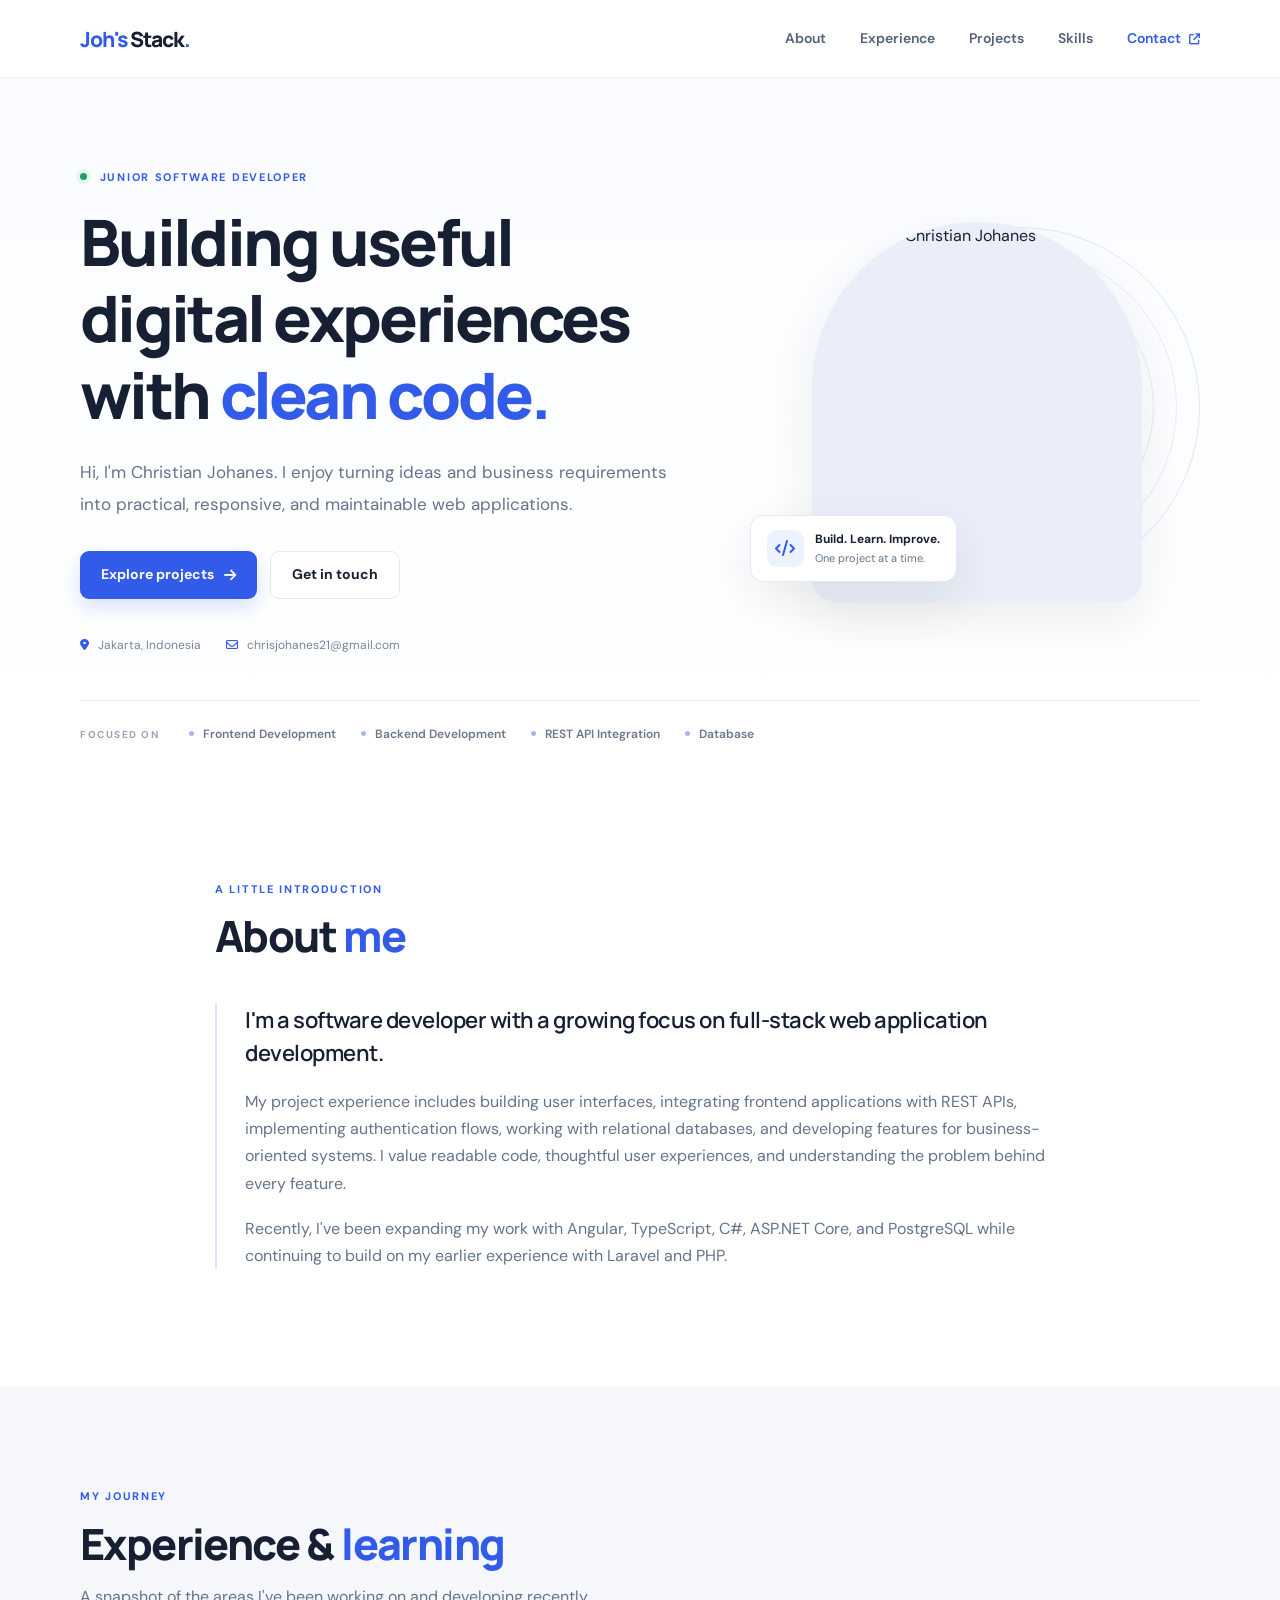
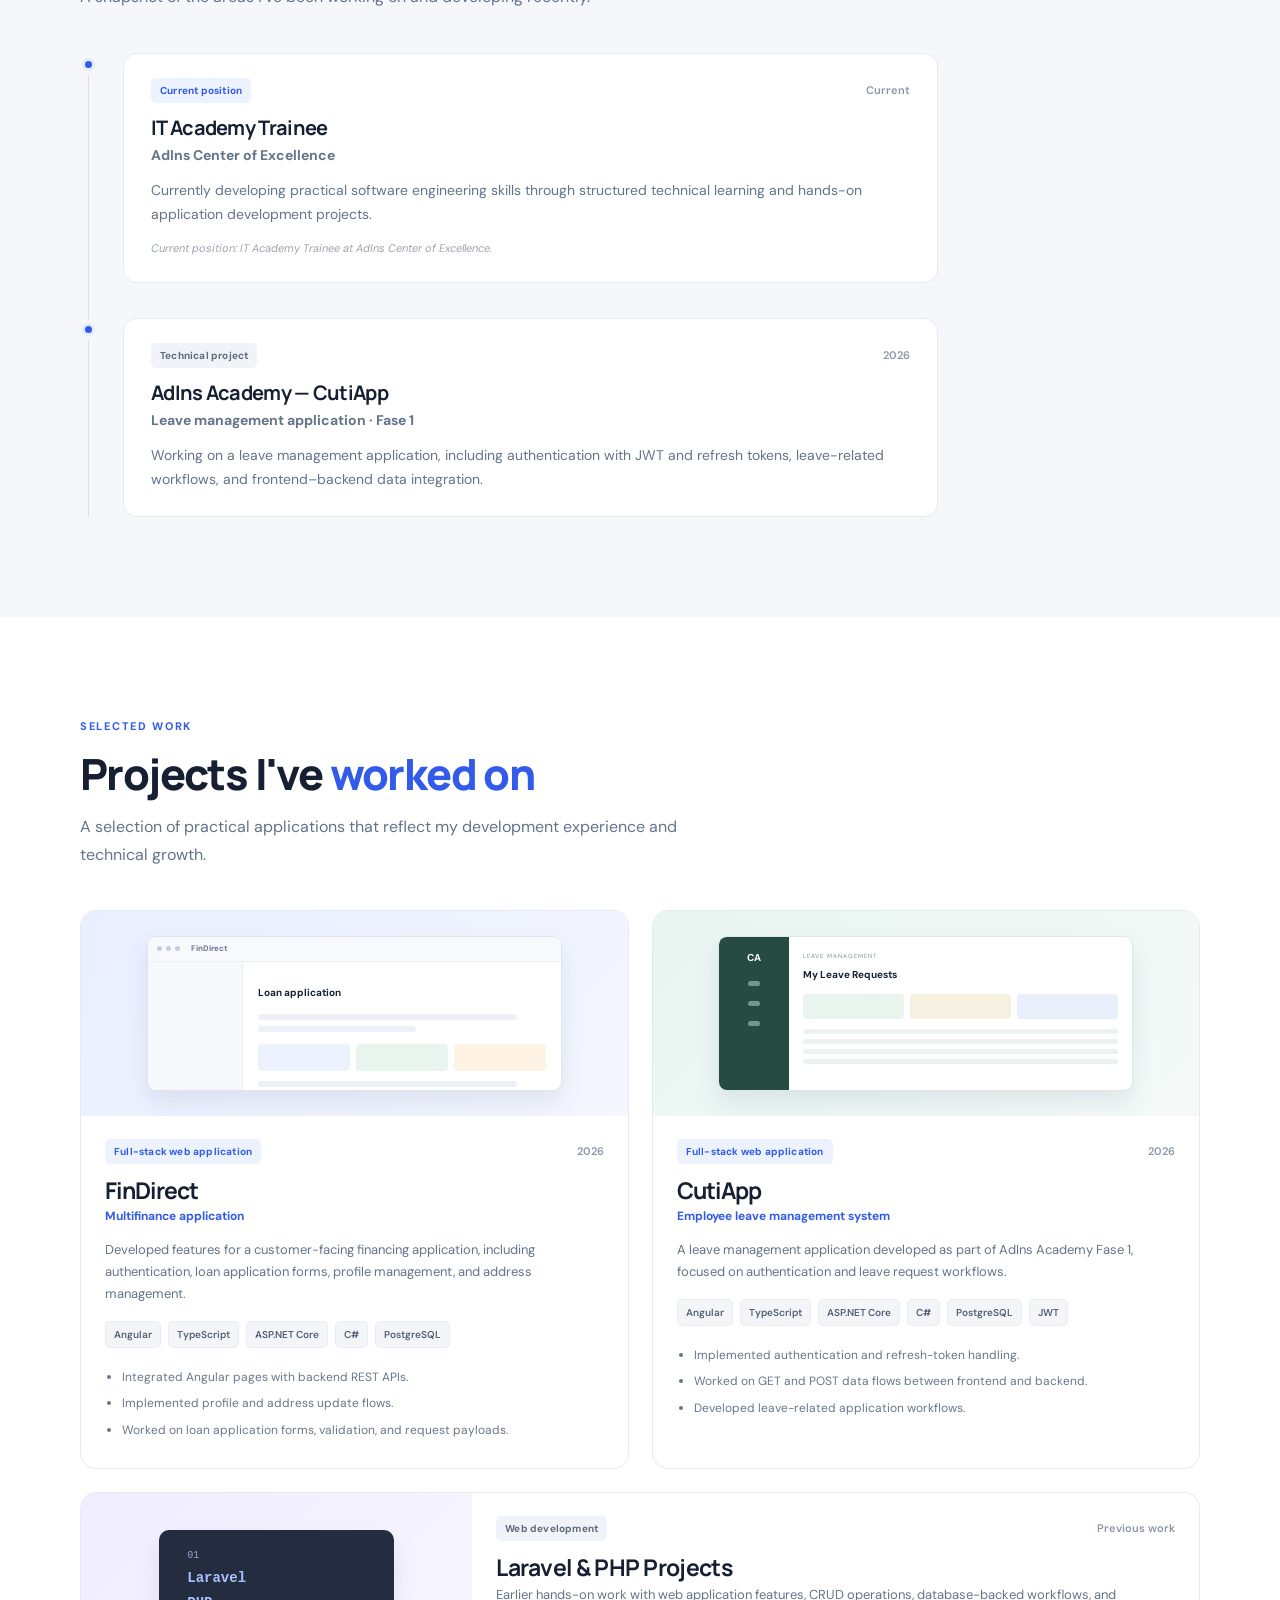
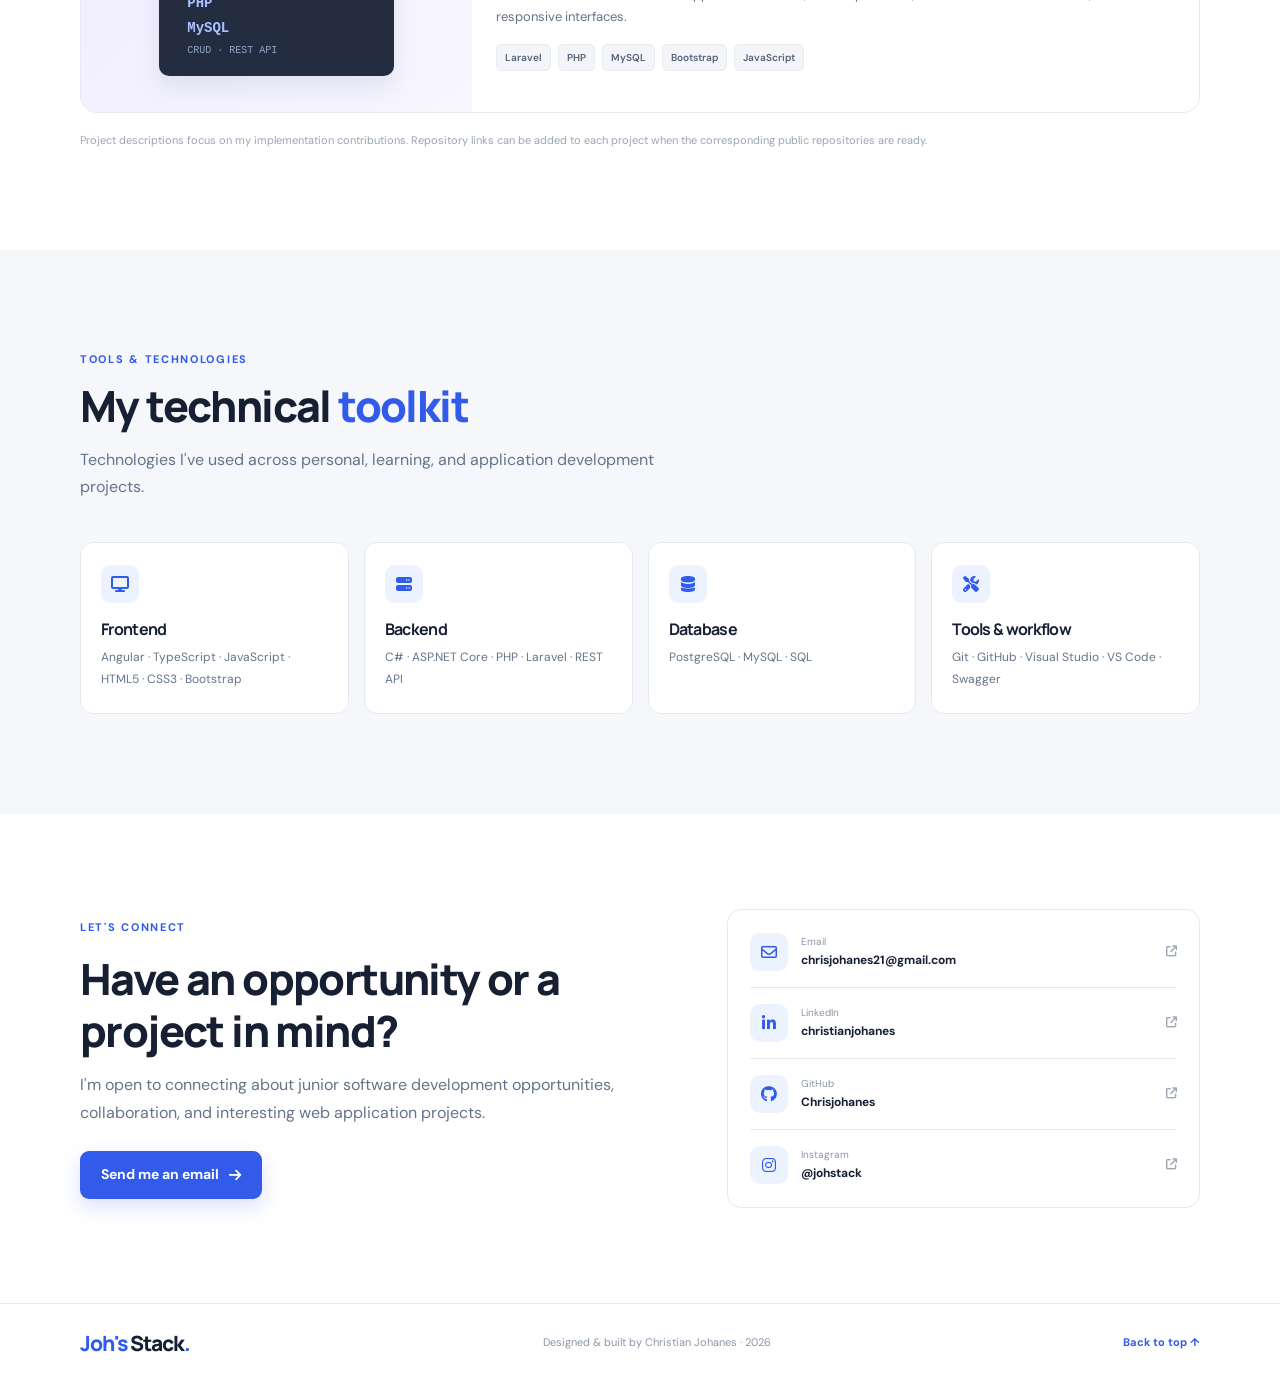
==== commit 1b406a7f: "Refactor code structure for improved readability and maintainability" ====
--- a/index.html
+++ b/index.html
@@ -1,1011 +1,220 @@
 <!doctype html>
 <html lang="en">
-  <head>
-    <meta charset="UTF-8" />
-    <meta name="viewport" content="width=device-width, initial-scale=1.0" />
-
-    <title>
-      Joh's Stack | Christian Johanes — IT Developer & Web Developer
-    </title>
-
-    <link rel="icon" type="image/jpeg" href="Joh's Stack.jpg" />
-
-    <!-- SEO Meta Tags -->
-    <meta
-      name="description"
-      content="Christian Johanes — IT Developer and Web Developer specializing in Laravel, PHP, JavaScript, MySQL, and responsive web development."
-    />
-
-    <meta
-      name="keywords"
-      content="Christian Johanes, IT Developer, Web Developer, Laravel Developer, PHP Developer, JavaScript Developer, Jakarta"
-    />
-
-    <meta name="author" content="Christian Johanes" />
-    <meta name="robots" content="index, follow" />
-
-    <link rel="canonical" href="https://chrisjohanes.github.io/joh-stack/" />
-
-    <!-- Open Graph -->
-    <meta property="og:type" content="website" />
-    <meta property="og:title" content="Joh's Stack | Christian Johanes" />
-
-    <meta
-      property="og:description"
-      content="Portfolio of Christian Johanes — IT Developer and Web Developer working with Laravel, PHP, JavaScript, and MySQL."
-    />
-
-    <meta
-      property="og:image"
-      content="https://chrisjohanes.github.io/joh-stack/Joh's Stack.jpg"
-    />
-
-    <meta
-      property="og:url"
-      content="https://chrisjohanes.github.io/joh-stack/"
-    />
-
-    <meta property="og:site_name" content="Joh's Stack" />
-
-    <!-- Twitter Card -->
-    <meta name="twitter:card" content="summary_large_image" />
-
-    <meta
-      name="twitter:title"
-      content="Joh's Stack | Professional Web Development Services"
-    />
-
-    <meta
-      name="twitter:description"
-      content="Professional freelance web developer specializing in JavaScript, Laravel, PHP."
-    />
-
-    <meta
-      name="twitter:image"
-      content="https://chrisjohanes.github.io/joh-stack/Joh's Stack.jpg"
-    />
-
-    <!-- Fonts -->
-    <link
-      rel="preload"
-      href="https://fonts.googleapis.com/css2?family=Inter:wght@300;400;500;600;700;800;900&family=Fira+Code:wght@400;500&display=swap"
-      as="style"
-    />
-
-    <link rel="preconnect" href="https://fonts.googleapis.com" />
-
-    <link rel="preconnect" href="https://fonts.gstatic.com" crossorigin />
-
-    <link
-      href="https://fonts.googleapis.com/css2?family=Inter:wght@300;400;500;600;700;800;900&family=Fira+Code:wght@400;500;600&display=swap"
-      rel="stylesheet"
-    />
-
-    <!-- Font Awesome -->
-    <link
-      rel="stylesheet"
-      href="https://cdnjs.cloudflare.com/ajax/libs/font-awesome/6.5.1/css/all.min.css"
-    />
-
-    <!-- Schema.org -->
-    <script type="application/ld+json">
-      {
-        "@context": "https://schema.org",
-        "@type": "Person",
-        "name": "Christian Johanes",
-        "url": "https://chrisjohanes.github.io/joh-stack/",
-        "jobTitle": "IT Developer / Web Developer",
-        "address": {
-          "@type": "PostalAddress",
-          "addressLocality": "Jakarta",
-          "addressCountry": "ID"
-        },
-        "sameAs": [
-          "https://github.com/Chrisjohanes",
-          "https://www.linkedin.com/in/christianjohanes",
-          "https://www.instagram.com/johstack/"
-        ]
-      }
-    </script>
-
-    <!-- Main CSS -->
-    <link rel="stylesheet" href="style.css" />
-  </head>
-
-  <body>
-    <!-- Skip to Content -->
-    <a href="#main-content" class="skip-link" aria-label="Skip to main content">
-      Skip to content
-    </a>
-
-    <!-- Page Loader -->
-    <div class="page-loader" id="pageLoader" aria-hidden="true">
-      <div class="loader-spinner"></div>
-    </div>
-
-    <!-- Scroll Progress -->
-    <div class="progress-bar" id="progressBar" aria-hidden="true"></div>
-
-    <!-- =========================================================
-         NAVBAR
-    ========================================================== -->
-
-    <nav class="navbar" id="navbar" aria-label="Main navigation">
+<head>
+  <meta charset="utf-8">
+  <meta name="viewport" content="width=device-width, initial-scale=1">
+  <meta name="theme-color" content="#f8fafc">
+  <meta name="description" content="Christian Johanes — Junior Software Developer focused on full-stack web application development, Angular, ASP.NET Core, Laravel, and database integration.">
+  <meta name="author" content="Christian Johanes">
+  <meta name="keywords" content="Christian Johanes, Junior Software Developer, Full Stack Developer, Angular, ASP.NET Core, C#, Laravel, PHP, PostgreSQL">
+  <link rel="canonical" href="https://chrisjohanes.github.io/joh-stack/">
+  <meta property="og:type" content="website">
+  <meta property="og:title" content="Christian Johanes — Joh's Stack">
+  <meta property="og:description" content="Junior Software Developer building practical and maintainable web applications.">
+  <meta property="og:url" content="https://chrisjohanes.github.io/joh-stack/">
+  <meta property="og:image" content="https://chrisjohanes.github.io/joh-stack/foto_profil/Christian%20Johanes.jpg">
+  <title>Christian Johanes | Joh's Stack</title>
+  <link rel="icon" type="image/jpeg" href="Joh's Stack.jpg">
+  <link rel="preconnect" href="https://fonts.googleapis.com">
+  <link rel="preconnect" href="https://fonts.gstatic.com" crossorigin>
+  <link href="https://fonts.googleapis.com/css2?family=DM+Sans:wght@400;500;600;700&family=Manrope:wght@400;500;600;700;800&display=swap" rel="stylesheet">
+  <link rel="stylesheet" href="https://cdnjs.cloudflare.com/ajax/libs/font-awesome/6.5.1/css/all.min.css">
+  <link rel="stylesheet" href="style.css">
+  <script type="application/ld+json">
+  {
+    "@context":"https://schema.org",
+    "@type":"Person",
+    "name":"Christian Johanes",
+    "url":"https://chrisjohanes.github.io/joh-stack/",
+    "jobTitle":"Junior Software Developer",
+    "address":{"@type":"PostalAddress","addressLocality":"Jakarta","addressCountry":"ID"},
+    "sameAs":[
+      "https://github.com/Chrisjohanes",
+      "https://www.linkedin.com/in/christianjohanes",
+      "https://www.instagram.com/johstack/"
+    ]
+  }
+  </script>
+</head>
+<body>
+  <a class="skip-link" href="#main">Skip to content</a>
+  <header class="site-header" id="top">
+    <nav class="nav container" aria-label="Main navigation">
+      <a class="brand" href="#top" aria-label="Joh's Stack home"><span>Joh's</span> Stack<span class="brand-dot">.</span></a>
+      <button class="menu-toggle" id="menuToggle" aria-label="Open navigation" aria-expanded="false"><i class="fa-solid fa-bars"></i></button>
+      <div class="nav-links" id="navLinks">
+        <a href="#about">About</a>
+        <a href="#experience">Experience</a>
+        <a href="#projects">Projects</a>
+        <a href="#skills">Skills</a>
+        <a href="#contact" class="nav-contact">Contact <i class="fa-solid fa-arrow-up-right-from-square"></i></a>
+      </div>
+    </nav>
+  </header>
+
+  <main id="main">
+    <section class="hero section-shell">
+      <div class="container hero-grid">
+        <div class="hero-copy">
+          <p class="eyebrow"><span class="status-dot"></span> JUNIOR SOFTWARE DEVELOPER</p>
+          <h1>Building useful digital experiences with <span>clean code.</span></h1>
+          <p class="hero-description">Hi, I'm Christian Johanes. I enjoy turning ideas and business requirements into practical, responsive, and maintainable web applications.</p>
+          <div class="hero-actions">
+            <a class="button button-primary" href="#projects">Explore projects <i class="fa-solid fa-arrow-right"></i></a>
+            <a class="button button-secondary" href="mailto:chrisjohanes21@gmail.com">Get in touch</a>
+          </div>
+          <div class="hero-meta">
+            <span><i class="fa-solid fa-location-dot"></i> Jakarta, Indonesia</span>
+            <span><i class="fa-regular fa-envelope"></i> chrisjohanes21@gmail.com</span>
+          </div>
+        </div>
+        <div class="hero-visual">
+          <div class="photo-frame">
+            <img src="foto_profil/Christian%20Johanes.jpg" alt="Portrait of Christian Johanes" fetchpriority="high">
+          </div>
+          <div class="floating-note"><span class="note-icon"><i class="fa-solid fa-code"></i></span><span><strong>Build. Learn. Improve.</strong><small>One project at a time.</small></span></div>
+          <div class="visual-decoration" aria-hidden="true"></div>
+        </div>
+      </div>
+      <div class="container hero-bottom">
+        <span>FOCUSED ON</span>
+        <div class="focus-list"><span>Frontend Development</span><span>Backend Development</span><span>REST API Integration</span><span>Database</span></div>
+      </div>
+    </section>
+
+    <section class="section" id="about">
+      <div class="container narrow">
+        <div class="section-heading">
+          <p class="eyebrow">A LITTLE INTRODUCTION</p>
+          <h2>About <span>me</span></h2>
+        </div>
+        <div class="about-copy">
+          <p class="lead">I'm a software developer with a growing focus on full-stack web application development.</p>
+          <p>My project experience includes building user interfaces, integrating frontend applications with REST APIs, implementing authentication flows, working with relational databases, and developing features for business-oriented systems. I value readable code, thoughtful user experiences, and understanding the problem behind every feature.</p>
+          <p>Recently, I've been expanding my work with Angular, TypeScript, C#, ASP.NET Core, and PostgreSQL while continuing to build on my earlier experience with Laravel and PHP.</p>
+        </div>
+      </div>
+    </section>
+
+    <section class="section section-muted" id="experience">
       <div class="container">
-        <!-- Brand -->
-        <a href="#home" class="nav-brand" aria-label="Joh's Stack Home">
-          <span class="brand-main">
-            <span class="joh">Joh's</span>
-            <span class="stack">Stack</span>
-          </span>
-
-          <span class="tagline"> code · create · innovate </span>
-        </a>
-
-        <!-- Navigation -->
-        <div class="nav-links" id="navLinks">
-          <a href="#home" class="active"> Home </a>
-
-          <a href="#services"> Services </a>
-
-          <a href="#skills"> Tech Stack </a>
-
-          <a href="#about"> About </a>
-
-          <a href="#case-studies"> Case Studies </a>
-
-          <a href="#contact"> Contact </a>
-        </div>
-
-        <!-- Actions -->
-        <div class="nav-actions">
-          <button
-            class="theme-toggle"
-            id="themeToggle"
-            aria-label="Toggle dark/light mode"
-            title="Toggle theme"
-          >
-            <i class="fas fa-moon" id="themeIcon"></i>
-          </button>
-
-          <a href="#contact" class="btn btn-primary nav-hire">
-            <i class="fas fa-paper-plane"></i>
-            Hire Me
-          </a>
-
-          <button
-            class="nav-toggle"
-            id="navToggle"
-            aria-label="Toggle navigation menu"
-            aria-expanded="false"
-          >
-            <i class="fas fa-bars" id="navIcon"></i>
-          </button>
-        </div>
-      </div>
-    </nav>
-
-    <div class="nav-overlay" id="navOverlay"></div>
-
-    <!-- =========================================================
-         MAIN CONTENT
-    ========================================================== -->
-
-    <main id="main-content">
-      <!-- =====================================================
-           HERO
-      ====================================================== -->
-
-      <section class="hero" id="home">
-        <div class="hero-bg">
-          <div class="hero-grid"></div>
-
-          <canvas id="particleCanvas" aria-hidden="true"></canvas>
-        </div>
-
-        <div class="container">
-          <div class="hero-content">
-            <!-- Badge -->
-            <div class="hero-badge">
-              <i class="fas fa-code"></i>
-
-              IT Developer · Web Developer
-            </div>
-
-            <!-- Heading -->
-            <h1 class="hero-title">
-              Hi, I'm
-
-              <span class="gradient-text"> Christian Johanes </span>.
-
-              <br />
-
-              I Build
-
-              <span id="typingText" class="gradient-text"></span>
-
-              <span class="typing-cursor"> | </span>
-            </h1>
-
-            <!-- Description -->
-            <p class="hero-subtitle">
-              I build practical, responsive, and maintainable web solutions
-              using Laravel, PHP, JavaScript, MySQL, and modern front-end
-              technologies — with a focus on turning business requirements into
-              reliable digital experiences.
-            </p>
-
-            <!-- Buttons -->
-            <div class="hero-buttons">
-              <a href="#case-studies" class="btn btn-primary">
-                <i class="fas fa-folder-open"></i>
-                Explore My Work
-              </a>
-
-              <a href="#contact" class="btn btn-outline">
-                <i class="fas fa-paper-plane"></i>
-                Let's Connect
-              </a>
-            </div>
-
-            <!-- Stats -->
-            <div class="hero-stats">
-              <div class="hero-stat">
-                <h3 class="counter" data-target="4">0</h3>
-
-                <p>Core Technologies</p>
-              </div>
-
-              <div class="hero-stat">
-                <h3 class="counter" data-target="4">0</h3>
-
-                <p>Key Areas</p>
-              </div>
-
-              <div class="hero-stat">
-                <h3 class="counter" data-target="1">0</h3>
-
-                <p>Professional Role</p>
-              </div>
-            </div>
-          </div>
-        </div>
-      </section>
-
-      <!-- =====================================================
-           SERVICES
-      ====================================================== -->
-
-      <section class="section services" id="services">
-        <div class="container">
-          <div class="section-header reveal">
-            <span class="section-label"> What I Do </span>
-
-            <h2 class="section-title">
-              Building
-
-              <span class="gradient-text"> Practical Digital Solutions </span>
-            </h2>
-
-            <p class="section-subtitle">
-              My work focuses on building and improving web systems, interfaces,
-              and business-oriented applications.
-            </p>
-          </div>
-
-          <div class="services-grid">
-            <!-- Service 1 -->
-            <article class="service-card reveal">
-              <div class="service-icon">
-                <i class="fab fa-laravel"></i>
-              </div>
-
-              <h3>Laravel & PHP Development</h3>
-
-              <p>
-                Developing backend logic, modules, workflows, CRUD features, and
-                business applications using Laravel and PHP.
-              </p>
-
-              <div class="service-tags">
-                <span class="service-tag"> Laravel </span>
-
-                <span class="service-tag"> PHP </span>
-
-                <span class="service-tag"> MySQL </span>
-
-                <span class="service-tag"> REST API </span>
-              </div>
-            </article>
-
-            <!-- Service 2 -->
-            <article class="service-card reveal">
-              <div class="service-icon">
-                <i class="fab fa-js-square"></i>
-              </div>
-
-              <h3>JavaScript Development</h3>
-
-              <p>
-                Creating interactive interfaces, dynamic components, validation,
-                data tables, and frontend workflows with JavaScript.
-              </p>
-
-              <div class="service-tags">
-                <span class="service-tag"> JavaScript </span>
-
-                <span class="service-tag"> DOM </span>
-
-                <span class="service-tag"> AJAX </span>
-
-                <span class="service-tag"> ES6+ </span>
-              </div>
-            </article>
-
-            <!-- Service 3 -->
-            <article class="service-card reveal">
-              <div class="service-icon">
-                <i class="fas fa-database"></i>
-              </div>
-
-              <h3>Database & System Development</h3>
-
-              <p>
-                Designing database structures and integrating application logic
-                with MySQL to support reliable business processes.
-              </p>
-
-              <div class="service-tags">
-                <span class="service-tag"> MySQL </span>
-
-                <span class="service-tag"> SQL </span>
-
-                <span class="service-tag"> Migration </span>
-
-                <span class="service-tag"> Seeder </span>
-              </div>
-            </article>
-
-            <!-- Service 4 -->
-            <article class="service-card reveal">
-              <div class="service-icon">
-                <i class="fas fa-layer-group"></i>
-              </div>
-
-              <h3>UI/UX Implementation</h3>
-
-              <p>
-                Translating requirements and designs into responsive interfaces
-                with attention to usability, consistency, and maintainability.
-              </p>
-
-              <div class="service-tags">
-                <span class="service-tag"> HTML5 </span>
-
-                <span class="service-tag"> CSS3 </span>
-
-                <span class="service-tag"> Bootstrap </span>
-
-                <span class="service-tag"> Responsive </span>
-              </div>
-            </article>
-          </div>
-        </div>
-      </section>
-
-      <!-- =====================================================
-           TECH STACK
-      ====================================================== -->
-
-      <section class="tech-stack" id="skills">
-        <div class="container">
-          <div class="section-header reveal">
-            <span class="section-label"> Tech Stack </span>
-
-            <h2 class="section-title">
-              Tools I
-
-              <span class="gradient-text"> Work With </span>
-            </h2>
-
-            <p class="section-subtitle">
-              Technologies I use across development, database work, and frontend
-              implementation.
-            </p>
-          </div>
-
-          <div class="tech-grid reveal">
-            <div class="tech-item">
-              <i class="fab fa-js-square"></i>
-
-              <span> JavaScript </span>
-            </div>
-
-            <div class="tech-item">
-              <i class="fab fa-laravel"></i>
-
-              <span> Laravel </span>
-            </div>
-
-            <div class="tech-item">
-              <i class="fab fa-php"></i>
-
-              <span> PHP </span>
-            </div>
-
-            <div class="tech-item">
-              <i class="fas fa-database"></i>
-
-              <span> MySQL </span>
-            </div>
-
-            <div class="tech-item">
-              <i class="fab fa-html5"></i>
-
-              <span> HTML5 </span>
-            </div>
-
-            <div class="tech-item">
-              <i class="fab fa-css3-alt"></i>
-
-              <span> CSS3 </span>
-            </div>
-
-            <div class="tech-item">
-              <i class="fab fa-bootstrap"></i>
-
-              <span> Bootstrap </span>
-            </div>
-
-            <div class="tech-item">
-              <i class="fab fa-git-alt"></i>
-
-              <span> Git </span>
-            </div>
-          </div>
-        </div>
-      </section>
-
-      <!-- =====================================================
-           ABOUT
-      ====================================================== -->
-
-      <section class="section about" id="about">
-        <div class="container">
-          <div class="about-grid">
-            <!-- Profile -->
-            <div class="about-image reveal">
-              <div class="about-image-wrapper">
-                <img
-                  src="foto_profil/2.jpg"
-                  alt="Christian Johanes"
-                  loading="lazy"
-                />
-              </div>
-
-              <div class="about-float-card">
-                <div class="number">B.S.</div>
-
-                <div class="label">
-                  Computer<br />
-                  Science
-                </div>
-              </div>
-            </div>
-
-            <!-- Content -->
-            <div class="about-content reveal">
-              <span class="section-label"> About Me </span>
-
-              <h2>
-                Bridging
-
-                <span class="gradient-text"> Business & Technology </span>
-              </h2>
-
-              <p>
-                I'm Christian Johanes, a Computer Science graduate from Bina
-                Nusantara University, Jakarta, with a strong interest in web
-                development, UI/UX implementation, database development, and
-                business-oriented IT solutions.
-              </p>
-
-              <p>
-                In my current role as an IT Developer Intern, I work on web
-                features, UI/UX improvements, frontend and backend development,
-                and modules for business process digitalization. I enjoy turning
-                operational requirements into systems that are clear, usable,
-                and maintainable.
-              </p>
-
-              <div class="about-features">
-                <div class="about-feature">
-                  <div class="about-feature-icon">
-                    <i class="fas fa-code"></i>
-                  </div>
-
-                  <div>
-                    <h4>Clean Development</h4>
-
-                    <p>Structured code with maintainability in mind.</p>
-                  </div>
-                </div>
-
-                <div class="about-feature">
-                  <div class="about-feature-icon">
-                    <i class="fas fa-database"></i>
-                  </div>
-
-                  <div>
-                    <h4>Database Focus</h4>
-
-                    <p>
-                      Comfortable working with SQL and MySQL-backed
-                      applications.
-                    </p>
-                  </div>
-                </div>
-
-                <div class="about-feature">
-                  <div class="about-feature-icon">
-                    <i class="fas fa-desktop"></i>
-                  </div>
-
-                  <div>
-                    <h4>UI/UX Implementation</h4>
-
-                    <p>
-                      Building responsive interfaces from business requirements.
-                    </p>
-                  </div>
-                </div>
-
-                <div class="about-feature">
-                  <div class="about-feature-icon">
-                    <i class="fas fa-graduation-cap"></i>
-                  </div>
-
-                  <div>
-                    <h4>Continuous Learning</h4>
-
-                    <p>
-                      Always improving technical and problem-solving skills.
-                    </p>
-                  </div>
-                </div>
-              </div>
-
-              <a href="#contact" class="btn btn-primary">
-                <i class="fas fa-envelope"></i>
-
-                Let's Work Together
-              </a>
-            </div>
-          </div>
-        </div>
-      </section>
-
-      <!-- =====================================================
-           CASE STUDIES / NOTION
-      ====================================================== -->
-
-      <section class="section notion-section" id="case-studies">
-        <div class="container">
-          <!-- Header -->
-          <div class="section-header reveal">
-            <span class="section-label"> Case Studies </span>
-
-            <h2 class="section-title">
-              Explore My
-
-              <span class="gradient-text"> Work in Detail </span>
-            </h2>
-
-            <p class="section-subtitle">
-              Explore my projects, professional experience, case studies, and
-              technical work in more detail through my portfolio workspace.
-            </p>
-
-            <!-- External Button -->
-            <div
-              class="notion-actions"
-              style="margin-top: 28px; display: flex; justify-content: center"
-            >
-              <a
-                href="https://material-platinum-585.notion.site/ebd//3eafa85bf80f80a1b6f7e41a49872ca6"
-                target="_blank"
-                rel="noopener noreferrer"
-                class="btn btn-outline"
-              >
-                <i class="fas fa-external-link-alt"></i>
-
-                Open Portfolio
-              </a>
-            </div>
-          </div>
-
-          <!-- Notion Card -->
-          <div class="notion-wrapper reveal">
-            <!-- Loading Indicator -->
-            <div class="notion-loading" id="notionLoading">
-              <div class="loader-spinner"></div>
-
-              <span> Loading portfolio... </span>
-            </div>
-
-            <iframe
-              src="https://material-platinum-585.notion.site/ebd//3eafa85bf80f80a1b6f7e41a49872ca6"
-              title="Christian Johanes Portfolio"
-              width="100%"
-              height="850"
-              frameborder="0"
-              allowfullscreen
-              loading="lazy"
-            ></iframe>
-          </div>
-
-          <!-- Bottom Note -->
-          <div
-            class="notion-note reveal"
-            style="text-align: center; margin-top: 24px"
-          >
-            <p>
-              <i class="fas fa-info-circle"></i>
-
-              More detailed project documentation, experience, and case studies
-              are available inside the portfolio.
-            </p>
-          </div>
-        </div>
-      </section>
-
-      <!-- =====================================================
-           CTA
-      ====================================================== -->
-
-      <section class="cta">
-        <div class="cta-bg"></div>
-
-        <div class="container">
-          <div class="cta-content reveal">
-            <h2>
-              Have a Project or
-
-              <span class="gradient-text"> Opportunity? </span>
-            </h2>
-
-            <p>
-              Let's discuss what you're building, what problem needs to be
-              solved, and how I can contribute.
-            </p>
-
-            <div class="cta-buttons">
-              <a href="#contact" class="btn btn-primary">
-                <i class="fas fa-paper-plane"></i>
-
-                Get in Touch
-              </a>
-
-              <a href="#case-studies" class="btn btn-outline">
-                <i class="fas fa-folder-open"></i>
-
-                Explore My Work
-              </a>
-            </div>
-          </div>
-        </div>
-      </section>
-
-      <!-- =====================================================
-           CONTACT
-      ====================================================== -->
-
-      <section class="section contact" id="contact">
-        <div class="container">
-          <div class="section-header reveal">
-            <span class="section-label"> Get In Touch </span>
-
-            <h2 class="section-title">
-              Let's Talk About
-
-              <span class="gradient-text"> Your Project </span>
-            </h2>
-
-            <p class="section-subtitle">
-              Have an idea, project, or opportunity? Feel free to reach out.
-            </p>
-          </div>
-
-          <div class="contact-grid">
-            <!-- Contact Info -->
-            <div class="contact-info reveal">
-              <h3>Let's Connect</h3>
-
-              <p>
-                I'm open to discussing web development projects, collaboration
-                opportunities, and roles where I can contribute and continue
-                growing.
-              </p>
-
-              <div class="contact-details">
-                <div class="contact-detail">
-                  <div class="contact-detail-icon">
-                    <i class="fas fa-envelope"></i>
-                  </div>
-
-                  <div>
-                    <h4>Email</h4>
-
-                    <p>chrisjohanes21@gmail.com</p>
-                  </div>
-                </div>
-
-                <div class="contact-detail">
-                  <div class="contact-detail-icon">
-                    <i class="fab fa-whatsapp"></i>
-                  </div>
-
-                  <div>
-                    <h4>WhatsApp</h4>
-
-                    <p>+62 821 1191 5723</p>
-                  </div>
-                </div>
-
-                <div class="contact-detail">
-                  <div class="contact-detail-icon">
-                    <i class="fas fa-map-marker-alt"></i>
-                  </div>
-
-                  <div>
-                    <h4>Location</h4>
-
-                    <p>Jakarta, Indonesia</p>
-                  </div>
-                </div>
-              </div>
-            </div>
-
-            <!-- Contact Form -->
-            <div class="contact-form-wrapper reveal">
-              <form id="contactForm">
-                <div class="form-group">
-                  <label for="name"> Full Name </label>
-
-                  <input
-                    type="text"
-                    id="name"
-                    name="name"
-                    placeholder="Your name"
-                    required
-                  />
-                </div>
-
-                <div class="form-group">
-                  <label for="email"> Email Address </label>
-
-                  <input
-                    type="email"
-                    id="email"
-                    name="email"
-                    placeholder="you@example.com"
-                    required
-                  />
-                </div>
-
-                <div class="form-group">
-                  <label for="subject"> Subject </label>
-
-                  <input
-                    type="text"
-                    id="subject"
-                    name="subject"
-                    placeholder="Project / Opportunity"
-                  />
-                </div>
-
-                <div class="form-group">
-                  <label for="message"> Message </label>
-
-                  <textarea
-                    id="message"
-                    name="message"
-                    placeholder="Tell me a little about your project or opportunity..."
-                    required
-                  ></textarea>
-                </div>
-
-                <button type="submit" class="btn btn-primary form-submit">
-                  <i class="fas fa-paper-plane"></i>
-
-                  Send Message
-                </button>
-              </form>
-            </div>
-          </div>
-        </div>
-      </section>
-    </main>
-
-    <!-- =========================================================
-         FOOTER
-    ========================================================== -->
-
-    <footer class="footer">
+        <div class="section-heading">
+          <p class="eyebrow">MY JOURNEY</p>
+          <h2>Experience & <span>learning</span></h2>
+          <p class="section-intro">A snapshot of the areas I've been working on and developing recently.</p>
+        </div>
+        <div class="timeline">
+          <article class="timeline-item">
+            <div class="timeline-marker"></div>
+            <div class="timeline-content">
+              <div class="timeline-top"><span class="tag tag-blue">Current position</span><span class="timeline-date">Current</span></div>
+              <h3>IT Academy Trainee</h3>
+              <p class="timeline-subtitle">AdIns Center of Excellence</p>
+              <p>Currently developing practical software engineering skills through structured technical learning and hands-on application development projects.</p>
+              <p class="timeline-footnote">Current position: IT Academy Trainee at AdIns Center of Excellence.</p></div>
+          </article>
+          <article class="timeline-item">
+            <div class="timeline-marker"></div>
+            <div class="timeline-content">
+              <div class="timeline-top"><span class="tag">Technical project</span><span class="timeline-date">2026</span></div>
+              <h3>AdIns Academy — CutiApp</h3>
+              <p class="timeline-subtitle">Leave management application · Fase 1</p>
+              <p>Working on a leave management application, including authentication with JWT and refresh tokens, leave-related workflows, and frontend–backend data integration.</p>
+            </div>
+          </article>
+        </div>
+      </div>
+    </section>
+
+    <section class="section" id="projects">
       <div class="container">
-        <div class="footer-grid">
-          <!-- Brand -->
-          <div class="footer-brand">
-            <a href="#home" class="nav-brand" aria-label="Joh's Stack Home">
-              <span class="brand-main">
-                <span class="joh"> Joh's </span>
-
-                <span class="stack"> Stack </span>
-              </span>
-
-              <span class="tagline"> code · create · innovate </span>
-            </a>
-
-            <p>
-              IT Developer & Web Developer focused on building practical digital
-              solutions with Laravel, PHP, JavaScript, and MySQL.
-            </p>
-
-            <div class="footer-social">
-              <a
-                href="https://www.instagram.com/johstack/"
-                target="_blank"
-                rel="noopener noreferrer"
-                aria-label="Instagram"
-              >
-                <i class="fab fa-instagram"></i>
-              </a>
-
-              <a
-                href="https://www.linkedin.com/in/christianjohanes"
-                target="_blank"
-                rel="noopener noreferrer"
-                aria-label="LinkedIn"
-              >
-                <i class="fab fa-linkedin-in"></i>
-              </a>
-
-              <a
-                href="https://github.com/Chrisjohanes"
-                target="_blank"
-                rel="noopener noreferrer"
-                aria-label="GitHub"
-              >
-                <i class="fab fa-github"></i>
-              </a>
-            </div>
-          </div>
-
-          <!-- Quick Links -->
-          <div class="footer-col">
-            <h4>Quick Links</h4>
-
-            <ul>
-              <li>
-                <a href="#home"> Home </a>
-              </li>
-
-              <li>
-                <a href="#services"> Services </a>
-              </li>
-
-              <li>
-                <a href="#skills"> Tech Stack </a>
-              </li>
-
-              <li>
-                <a href="#about"> About </a>
-              </li>
-
-              <li>
-                <a href="#case-studies"> Case Studies </a>
-              </li>
-
-              <li>
-                <a href="#contact"> Contact </a>
-              </li>
-            </ul>
-          </div>
-
-          <!-- Core Skills -->
-          <div class="footer-col">
-            <h4>Core Skills</h4>
-
-            <ul>
-              <li>
-                <a href="#skills"> Laravel / PHP </a>
-              </li>
-
-              <li>
-                <a href="#skills"> JavaScript </a>
-              </li>
-
-              <li>
-                <a href="#skills"> MySQL / SQL </a>
-              </li>
-
-              <li>
-                <a href="#skills"> HTML / CSS </a>
-              </li>
-
-              <li>
-                <a href="#skills"> UI/UX Implementation </a>
-              </li>
-            </ul>
-          </div>
-
-          <!-- Contact -->
-          <div class="footer-col">
-            <h4>Contact</h4>
-
-            <ul>
-              <li>
-                <i
-                  class="fas fa-envelope me-2"
-                  style="color: var(--accent-primary)"
-                ></i>
-
-                chrisjohanes21@gmail.com
-              </li>
-
-              <li>
-                <i
-                  class="fab fa-whatsapp me-2"
-                  style="color: var(--accent-primary)"
-                ></i>
-
-                +62 821-1191-5723
-              </li>
-
-              <li>
-                <i
-                  class="fas fa-map-marker-alt me-2"
-                  style="color: var(--accent-primary)"
-                ></i>
-
-                Jakarta, Indonesia
-              </li>
-            </ul>
-          </div>
-        </div>
-
-        <!-- Footer Bottom -->
-        <div class="footer-bottom">
-          <p>&copy; 2026 Joh's Stack. All rights reserved.</p>
-
-          <div class="footer-bottom-links">
-            <a href="#home"> Back to top </a>
-          </div>
-        </div>
-      </div>
-    </footer>
-
-    <!-- =========================================================
-         FLOATING ACTIONS
-    ========================================================== -->
-
-    <button class="scroll-top" id="scrollTop" aria-label="Scroll to top">
-      <i class="fas fa-chevron-up"></i>
-    </button>
-
-    <a
-      href="https://wa.me/6282111915723?text=Halo%20Christian%2C%20saya%20tertarik%20untuk%20berdiskusi%20mengenai%20project%20web%20development."
-      target="_blank"
-      rel="noopener noreferrer"
-      class="whatsapp-float"
-      aria-label="Chat on WhatsApp"
-    >
-      <i class="fab fa-whatsapp"></i>
-
-      <span class="wa-tooltip"> 💬 Chat di WhatsApp </span>
-    </a>
-
-    <!-- Main JavaScript -->
-    <script src="public/js/main.js"></script>
-  </body>
+        <div class="section-heading">
+          <p class="eyebrow">SELECTED WORK</p>
+          <h2>Projects I've <span>worked on</span></h2>
+          <p class="section-intro">A selection of practical applications that reflect my development experience and technical growth.</p>
+        </div>
+        <div class="project-grid">
+          <article class="project-card">
+            <div class="project-visual project-finance"><div class="mock-window"><div class="mock-top"><i></i><i></i><i></i><span>FinDirect</span></div><div class="mock-body"><div class="mock-sidebar"></div><div class="mock-content"><b>Loan application</b><div class="mock-line"></div><div class="mock-line short"></div><div class="mock-panels"><i></i><i></i><i></i></div><div class="mock-line"></div></div></div></div></div>
+            <div class="project-body">
+              <div class="project-topline"><span class="tag tag-blue">Full-stack web application</span><span class="project-year">2026</span></div>
+              <h3>FinDirect</h3>
+              <p class="project-subtitle">Multifinance application</p>
+              <p>Developed features for a customer-facing financing application, including authentication, loan application forms, profile management, and address management.</p>
+              <div class="tag-list"><span>Angular</span><span>TypeScript</span><span>ASP.NET Core</span><span>C#</span><span>PostgreSQL</span></div>
+              <ul class="contribution-list">
+                <li>Integrated Angular pages with backend REST APIs.</li>
+                <li>Implemented profile and address update flows.</li>
+                <li>Worked on loan application forms, validation, and request payloads.</li>
+              </ul>
+            </div>
+          </article>
+          <article class="project-card">
+            <div class="project-visual project-leave"><div class="leave-preview"><div class="leave-sidebar"><b>CA</b><i></i><i></i><i></i></div><div class="leave-main"><span>LEAVE MANAGEMENT</span><b>My Leave Requests</b><div class="leave-stat-row"><i></i><i></i><i></i></div><div class="leave-table"><i></i><i></i><i></i><i></i></div></div></div></div>
+            <div class="project-body">
+              <div class="project-topline"><span class="tag tag-blue">Full-stack web application</span><span class="project-year">2026</span></div>
+              <h3>CutiApp</h3>
+              <p class="project-subtitle">Employee leave management system</p>
+              <p>A leave management application developed as part of AdIns Academy Fase 1, focused on authentication and leave request workflows.</p>
+              <div class="tag-list"><span>Angular</span><span>TypeScript</span><span>ASP.NET Core</span><span>C#</span><span>PostgreSQL</span><span>JWT</span></div>
+              <ul class="contribution-list">
+                <li>Implemented authentication and refresh-token handling.</li>
+                <li>Worked on GET and POST data flows between frontend and backend.</li>
+                <li>Developed leave-related application workflows.</li>
+              </ul>
+            </div>
+          </article>
+          <article class="project-card project-card-compact">
+            <div class="project-visual project-legacy"><div class="legacy-code"><span>01</span><b>Laravel</b><b>PHP</b><b>MySQL</b><span>CRUD · REST API</span></div></div>
+            <div class="project-body">
+              <div class="project-topline"><span class="tag">Web development</span><span class="project-year">Previous work</span></div>
+              <h3>Laravel & PHP Projects</h3>
+              <p>Earlier hands-on work with web application features, CRUD operations, database-backed workflows, and responsive interfaces.</p>
+              <div class="tag-list"><span>Laravel</span><span>PHP</span><span>MySQL</span><span>Bootstrap</span><span>JavaScript</span></div>
+            </div>
+          </article>
+        </div>
+        <p class="project-disclaimer">Project descriptions focus on my implementation contributions. Repository links can be added to each project when the corresponding public repositories are ready.</p>
+      </div>
+    </section>
+
+    <section class="section section-muted" id="skills">
+      <div class="container">
+        <div class="section-heading">
+          <p class="eyebrow">TOOLS & TECHNOLOGIES</p>
+          <h2>My technical <span>toolkit</span></h2>
+          <p class="section-intro">Technologies I've used across personal, learning, and application development projects.</p>
+        </div>
+        <div class="skills-grid">
+          <article class="skill-group"><div class="skill-icon"><i class="fa-solid fa-display"></i></div><h3>Frontend</h3><p>Angular · TypeScript · JavaScript · HTML5 · CSS3 · Bootstrap</p></article>
+          <article class="skill-group"><div class="skill-icon"><i class="fa-solid fa-server"></i></div><h3>Backend</h3><p>C# · ASP.NET Core · PHP · Laravel · REST API</p></article>
+          <article class="skill-group"><div class="skill-icon"><i class="fa-solid fa-database"></i></div><h3>Database</h3><p>PostgreSQL · MySQL · SQL</p></article>
+          <article class="skill-group"><div class="skill-icon"><i class="fa-solid fa-screwdriver-wrench"></i></div><h3>Tools & workflow</h3><p>Git · GitHub · Visual Studio · VS Code · Swagger</p></article>
+        </div>
+      </div>
+    </section>
+
+    <section class="section contact-section" id="contact">
+      <div class="container contact-layout">
+        <div>
+          <p class="eyebrow">LET'S CONNECT</p>
+          <h2>Have an opportunity or a project in mind?</h2>
+          <p class="section-intro">I'm open to connecting about junior software development opportunities, collaboration, and interesting web application projects.</p>
+          <a class="button button-primary" href="mailto:chrisjohanes21@gmail.com?subject=Let's%20connect">Send me an email <i class="fa-solid fa-arrow-right"></i></a>
+        </div>
+        <div class="contact-links">
+          <a href="mailto:chrisjohanes21@gmail.com"><span class="contact-link-icon"><i class="fa-regular fa-envelope"></i></span><span><small>Email</small><strong>chrisjohanes21@gmail.com</strong></span><i class="fa-solid fa-arrow-up-right-from-square"></i></a>
+          <a href="https://www.linkedin.com/in/christianjohanes" target="_blank" rel="noopener noreferrer"><span class="contact-link-icon"><i class="fa-brands fa-linkedin-in"></i></span><span><small>LinkedIn</small><strong>christianjohanes</strong></span><i class="fa-solid fa-arrow-up-right-from-square"></i></a>
+          <a href="https://github.com/Chrisjohanes" target="_blank" rel="noopener noreferrer"><span class="contact-link-icon"><i class="fa-brands fa-github"></i></span><span><small>GitHub</small><strong>Chrisjohanes</strong></span><i class="fa-solid fa-arrow-up-right-from-square"></i></a>
+          <a href="https://www.instagram.com/johstack/" target="_blank" rel="noopener noreferrer"><span class="contact-link-icon"><i class="fa-brands fa-instagram"></i></span><span><small>Instagram</small><strong>@johstack</strong></span><i class="fa-solid fa-arrow-up-right-from-square"></i></a>
+        </div>
+      </div>
+    </section>
+  </main>
+
+  <footer class="site-footer">
+    <div class="container footer-inner"><a class="brand" href="#top"><span>Joh's</span> Stack<span class="brand-dot">.</span></a><p>Designed & built by Christian Johanes · <span id="year">2026</span></p><a href="#top" class="back-top">Back to top ↑</a></div>
+  </footer>
+  <script src="public/js/main.js"></script>
+</body>
 </html>
--- a/style.css
+++ b/style.css
@@ -1,2422 +1,147 @@
-/* =========================================================
-   JOH'S STACK
-   Christian Johanes Portfolio
-   ========================================================= */
-
-/* =========================================================
-   ROOT VARIABLES
-   ========================================================= */
-
-:root {
-  --bg-primary: #0a0a0f;
-  --bg-secondary: #111118;
-  --bg-tertiary: #191923;
-  --bg-card: #15151e;
-
-  --text-primary: #f8fafc;
-  --text-secondary: #cbd5e1;
-  --text-muted: #94a3b8;
-
-  --accent-primary: #f59e0b;
-  --accent-secondary: #f97316;
-
-  --accent-gradient: linear-gradient(135deg, #f59e0b, #f97316);
-
-  --border-color: rgba(255, 255, 255, 0.08);
-
-  --border-hover: rgba(245, 158, 11, 0.45);
-
-  --shadow-sm: 0 5px 20px rgba(0, 0, 0, 0.18);
-
-  --shadow-md: 0 15px 40px rgba(0, 0, 0, 0.25);
-
-  --shadow-glow: 0 20px 60px rgba(245, 158, 11, 0.12);
-
-  --radius-sm: 8px;
-  --radius-md: 14px;
-  --radius-lg: 22px;
-
-  --container-width: 1180px;
-
-  --section-space: clamp(80px, 10vw, 120px);
-
-  --transition: 0.3s ease;
-}
-
-/* =========================================================
-   LIGHT THEME
-   ========================================================= */
-
-[data-theme="light"] {
-  --bg-primary: #ffffff;
-  --bg-secondary: #f8fafc;
-  --bg-tertiary: #eef2f7;
-  --bg-card: #ffffff;
-
-  --text-primary: #111827;
-  --text-secondary: #475569;
-  --text-muted: #64748b;
-
-  --border-color: rgba(15, 23, 42, 0.08);
-
-  --border-hover: rgba(245, 158, 11, 0.35);
-
-  --shadow-sm: 0 5px 20px rgba(15, 23, 42, 0.07);
-
-  --shadow-md: 0 15px 40px rgba(15, 23, 42, 0.1);
-
-  --shadow-glow: 0 20px 60px rgba(245, 158, 11, 0.12);
-}
-
-/* =========================================================
-   RESET
-   ========================================================= */
-
-*,
-*::before,
-*::after {
-  box-sizing: border-box;
-}
-
-html {
-  scroll-behavior: smooth;
-  scroll-padding-top: 90px;
-}
-
-body {
-  margin: 0;
-  padding: 0;
-
-  font-family:
-    "Inter",
-    system-ui,
-    -apple-system,
-    BlinkMacSystemFont,
-    "Segoe UI",
-    sans-serif;
-
-  background: var(--bg-primary);
-  color: var(--text-primary);
-
-  line-height: 1.6;
-
-  overflow-x: hidden;
-
-  transition:
-    background-color 0.3s ease,
-    color 0.3s ease;
-}
-
-body.nav-open {
-  overflow: hidden;
-}
-
-img {
-  display: block;
-  max-width: 100%;
-}
-
-button,
-input,
-textarea {
-  font: inherit;
-}
-
-button {
-  border: 0;
-}
-
-a {
-  color: inherit;
-  text-decoration: none;
-}
-
-ul {
-  list-style: none;
-  padding: 0;
-  margin: 0;
-}
-
-p,
-h1,
-h2,
-h3,
-h4 {
-  margin-top: 0;
-}
-
-::selection {
-  background: var(--accent-primary);
-  color: #111;
-}
-
-/* =========================================================
-   ACCESSIBILITY
-   ========================================================= */
-
-.skip-link {
-  position: fixed;
-
-  top: 15px;
-  left: 15px;
-
-  padding: 10px 16px;
-
-  background: var(--accent-primary);
-  color: #111;
-
-  border-radius: 8px;
-
-  font-weight: 700;
-
-  transform: translateY(-150%);
-
-  z-index: 999999;
-
-  transition: transform 0.2s ease;
-}
-
-.skip-link:focus {
-  transform: translateY(0);
-}
-
-/* =========================================================
-   CONTAINER
-   ========================================================= */
-
-.container {
-  width: min(calc(100% - 40px), var(--container-width));
-
-  margin-inline: auto;
-}
-
-/* =========================================================
-   PAGE LOADER
-   ========================================================= */
-
-.page-loader {
-  position: fixed;
-
-  inset: 0;
-
-  display: flex;
-  align-items: center;
-  justify-content: center;
-
-  background: var(--bg-primary);
-
-  z-index: 99999;
-
-  opacity: 1;
-  visibility: visible;
-
-  transition:
-    opacity 0.5s ease,
-    visibility 0.5s ease;
-}
-
-.page-loader.fade-out {
-  opacity: 0;
-  visibility: hidden;
-}
-
-.loader-spinner {
-  width: 52px;
-  height: 52px;
-
-  border: 3px solid var(--border-color);
-
-  border-top-color: var(--accent-primary);
-
-  border-radius: 50%;
-
-  animation: loaderSpin 0.8s linear infinite;
-}
-
-@keyframes loaderSpin {
-  to {
-    transform: rotate(360deg);
-  }
-}
-
-/* =========================================================
-   SCROLL PROGRESS
-   ========================================================= */
-
-.progress-bar {
-  position: fixed;
-
-  top: 0;
-  left: 0;
-
-  width: 0%;
-  height: 3px;
-
-  background: var(--accent-gradient);
-
-  z-index: 10000;
-}
-
-/* =========================================================
-   NAVBAR
-   ========================================================= */
-
-.navbar {
-  position: fixed;
-
-  top: 0;
-  left: 0;
-
-  width: 100%;
-
-  z-index: 5000;
-
-  padding: 20px 0;
-
-  background: rgba(10, 10, 15, 0.25);
-
-  backdrop-filter: blur(0);
-
-  transition:
-    background 0.3s ease,
-    padding 0.3s ease,
-    box-shadow 0.3s ease;
-}
-
-[data-theme="light"] .navbar {
-  background: rgba(255, 255, 255, 0.35);
-}
-
-.navbar.scrolled {
-  padding: 12px 0;
-
-  background: color-mix(in srgb, var(--bg-primary) 88%, transparent);
-
-  backdrop-filter: blur(18px);
-  -webkit-backdrop-filter: blur(18px);
-
-  box-shadow: 0 10px 35px rgba(0, 0, 0, 0.08);
-}
-
-.navbar .container {
-  display: flex;
-
-  align-items: center;
-  justify-content: space-between;
-
-  gap: 30px;
-}
-
-/* =========================================================
-   BRAND
-   ========================================================= */
-
-.nav-brand {
-  display: inline-flex;
-
-  flex-direction: column;
-
-  flex-shrink: 0;
-}
-
-.brand-main {
-  display: flex;
-
-  align-items: center;
-
-  font-size: 1.35rem;
-  font-weight: 800;
-
-  letter-spacing: -0.04em;
-}
-
-.brand-main .joh {
-  color: var(--text-primary);
-}
-
-.brand-main .stack {
-  color: var(--accent-primary);
-
-  margin-left: 5px;
-}
-
-.tagline {
-  margin-top: 1px;
-
-  font-family: "Fira Code", monospace;
-
-  font-size: 0.58rem;
-
-  letter-spacing: 0.06em;
-
-  color: var(--text-muted);
-
-  text-transform: lowercase;
-}
-
-/* =========================================================
-   NAV LINKS
-   ========================================================= */
-
-.nav-links {
-  display: flex;
-
-  align-items: center;
-
-  gap: 4px;
-
-  margin-left: auto;
-}
-
-.nav-links a {
-  position: relative;
-
-  padding: 8px 12px;
-
-  color: var(--text-secondary);
-
-  font-size: 0.9rem;
-  font-weight: 500;
-
-  transition: color var(--transition);
-}
-
-.nav-links a::after {
-  content: "";
-
-  position: absolute;
-
-  left: 12px;
-  right: 12px;
-  bottom: 2px;
-
-  height: 2px;
-
-  background: var(--accent-gradient);
-
-  transform: scaleX(0);
-
-  transform-origin: center;
-
-  transition: transform var(--transition);
-}
-
-.nav-links a:hover,
-.nav-links a.active {
-  color: var(--text-primary);
-}
-
-.nav-links a.active {
-  color: var(--accent-primary);
-}
-
-.nav-links a:hover::after,
-.nav-links a.active::after {
-  transform: scaleX(1);
-}
-
-/* =========================================================
-   NAV ACTIONS
-   ========================================================= */
-
-.nav-actions {
-  display: flex;
-
-  align-items: center;
-
-  gap: 10px;
-}
-
-.theme-toggle {
-  width: 42px;
-  height: 42px;
-
-  display: flex;
-
-  align-items: center;
-  justify-content: center;
-
-  border-radius: 50%;
-
-  background: var(--bg-tertiary);
-
-  border: 1px solid var(--border-color);
-
-  color: var(--text-primary);
-
-  cursor: pointer;
-
-  transition: all var(--transition);
-}
-
-.theme-toggle:hover {
-  background: var(--accent-primary);
-
-  color: #111;
-
-  border-color: var(--accent-primary);
-
-  transform: rotate(12deg);
-}
-
-.nav-toggle {
-  display: none;
-
-  width: 42px;
-  height: 42px;
-
-  border-radius: 10px;
-
-  background: var(--bg-tertiary);
-
-  border: 1px solid var(--border-color);
-
-  color: var(--text-primary);
-
-  cursor: pointer;
-}
-
-/* =========================================================
-   BUTTONS
-   ========================================================= */
-
-.btn {
-  display: inline-flex;
-
-  align-items: center;
-  justify-content: center;
-
-  gap: 9px;
-
-  min-height: 46px;
-
-  padding: 12px 20px;
-
-  border-radius: 10px;
-
-  font-size: 0.92rem;
-  font-weight: 700;
-
-  cursor: pointer;
-
-  transition:
-    transform var(--transition),
-    box-shadow var(--transition),
-    background var(--transition),
-    border-color var(--transition);
-}
-
-.btn:hover {
-  transform: translateY(-2px);
-}
-
-.btn-primary {
-  color: #111;
-
-  background: var(--accent-gradient);
-
-  box-shadow: 0 8px 25px rgba(245, 158, 11, 0.15);
-}
-
-.btn-primary:hover {
-  box-shadow: 0 14px 35px rgba(245, 158, 11, 0.25);
-}
-
-.btn-outline {
-  color: var(--text-primary);
-
-  background: rgba(255, 255, 255, 0.02);
-
-  border: 1px solid var(--border-color);
-}
-
-.btn-outline:hover {
-  border-color: var(--border-hover);
-
-  background: rgba(245, 158, 11, 0.06);
-}
-
-.nav-hire {
-  min-height: 42px;
-
-  padding: 10px 16px;
-
-  font-size: 0.85rem;
-}
-
-/* =========================================================
-   NAV OVERLAY
-   ========================================================= */
-
-.nav-overlay {
-  position: fixed;
-
-  inset: 0;
-
-  background: rgba(0, 0, 0, 0.45);
-
-  opacity: 0;
-  visibility: hidden;
-
-  z-index: 4500;
-
-  transition:
-    opacity 0.3s ease,
-    visibility 0.3s ease;
-}
-
-.nav-overlay.active {
-  opacity: 1;
-  visibility: visible;
-}
-
-/* =========================================================
-   SECTIONS
-   ========================================================= */
-
-.section {
-  padding: var(--section-space) 0;
-}
-
-.section-header {
-  max-width: 780px;
-
-  margin-inline: auto;
-
-  margin-bottom: clamp(42px, 6vw, 62px);
-
-  text-align: center;
-}
-
-.section-label {
-  display: inline-flex;
-
-  margin-bottom: 14px;
-
-  font-family: "Fira Code", monospace;
-
-  font-size: 0.78rem;
-
-  font-weight: 600;
-
-  letter-spacing: 0.12em;
-
-  text-transform: uppercase;
-
-  color: var(--accent-primary);
-}
-
-.section-title {
-  margin-bottom: 16px;
-
-  font-size: clamp(2rem, 5vw, 3.2rem);
-
-  line-height: 1.1;
-
-  letter-spacing: -0.04em;
-}
-
-.section-subtitle {
-  max-width: 700px;
-
-  margin-inline: auto;
-
-  margin-bottom: 0;
-
-  color: var(--text-secondary);
-
-  line-height: 1.8;
-}
-
-.gradient-text {
-  background: var(--accent-gradient);
-
-  -webkit-background-clip: text;
-  background-clip: text;
-
-  -webkit-text-fill-color: transparent;
-}
-
-/* =========================================================
-   HERO
-   ========================================================= */
-
-.hero {
-  position: relative;
-
-  min-height: 100vh;
-
-  display: flex;
-
-  align-items: center;
-
-  padding: 150px 0 100px;
-
-  overflow: hidden;
-}
-
-.hero-bg {
-  position: absolute;
-
-  inset: 0;
-
-  overflow: hidden;
-
-  background: radial-gradient(
-    circle at 50% 35%,
-    rgba(245, 158, 11, 0.08),
-    transparent 38%
-  );
-}
-
-.hero-grid {
-  position: absolute;
-
-  inset: 0;
-
-  opacity: 0.5;
-
-  background-image:
-    linear-gradient(rgba(255, 255, 255, 0.025) 1px, transparent 1px),
-    linear-gradient(90deg, rgba(255, 255, 255, 0.025) 1px, transparent 1px);
-
-  background-size: 60px 60px;
-
-  mask-image: linear-gradient(to bottom, black, transparent);
-}
-
-[data-theme="light"] .hero-grid {
-  background-image:
-    linear-gradient(rgba(15, 23, 42, 0.035) 1px, transparent 1px),
-    linear-gradient(90deg, rgba(15, 23, 42, 0.035) 1px, transparent 1px);
-}
-
-.hero-content {
-  position: relative;
-
-  z-index: 2;
-
-  max-width: 900px;
-
-  margin-inline: auto;
-
-  text-align: center;
-}
-
-.hero-badge {
-  display: inline-flex;
-
-  align-items: center;
-
-  gap: 8px;
-
-  padding: 8px 13px;
-
-  margin-bottom: 25px;
-
-  border: 1px solid rgba(245, 158, 11, 0.25);
-
-  border-radius: 999px;
-
-  background: rgba(245, 158, 11, 0.07);
-
-  color: var(--accent-primary);
-
-  font-family: "Fira Code", monospace;
-
-  font-size: 0.76rem;
-
-  animation: fadeInDown 0.7s ease both;
-}
-
-.hero-title {
-  margin-bottom: 28px;
-
-  font-size: clamp(2.8rem, 7vw, 5.5rem);
-
-  line-height: 1.02;
-
-  letter-spacing: -0.055em;
-
-  animation: fadeInUp 0.8s ease 0.1s both;
-}
-
-.hero-subtitle {
-  max-width: 730px;
-
-  margin: 0 auto 38px;
-
-  color: var(--text-secondary);
-
-  font-size: clamp(1rem, 2vw, 1.15rem);
-
-  line-height: 1.8;
-
-  animation: fadeInUp 0.8s ease 0.3s both;
-}
-
-.hero-buttons {
-  display: flex;
-
-  justify-content: center;
-
-  flex-wrap: wrap;
-
-  gap: 12px;
-
-  animation: fadeInUp 0.8s ease 0.5s both;
-}
-
-.hero-stats {
-  display: flex;
-
-  justify-content: center;
-
-  flex-wrap: wrap;
-
-  gap: clamp(30px, 7vw, 70px);
-
-  margin-top: 65px;
-
-  animation: fadeInUp 0.8s ease 0.7s both;
-}
-
-.hero-stat {
-  min-width: 110px;
-}
-
-.hero-stat h3 {
-  margin-bottom: 3px;
-
-  font-size: 2rem;
-
-  line-height: 1;
-
-  background: var(--accent-gradient);
-
-  -webkit-background-clip: text;
-  background-clip: text;
-
-  -webkit-text-fill-color: transparent;
-}
-
-.hero-stat p {
-  margin: 0;
-
-  color: var(--text-muted);
-
-  font-size: 0.8rem;
-}
-
-/* =========================================================
-   HERO ANIMATIONS
-   ========================================================= */
-
-@keyframes fadeInUp {
-  from {
-    opacity: 0;
-    transform: translateY(25px);
-  }
-
-  to {
-    opacity: 1;
-    transform: translateY(0);
-  }
-}
-
-@keyframes fadeInDown {
-  from {
-    opacity: 0;
-    transform: translateY(-20px);
-  }
-
-  to {
-    opacity: 1;
-    transform: translateY(0);
-  }
-}
-
-.typing-cursor {
-  display: inline-block;
-
-  color: var(--accent-primary);
-
-  font-weight: 300;
-
-  animation: blink 0.8s infinite;
-}
-
-@keyframes blink {
-  0%,
-  100% {
-    opacity: 1;
-  }
-
-  50% {
-    opacity: 0;
-  }
-}
-
-/* =========================================================
-   PARTICLES
-   ========================================================= */
-
-#particleCanvas {
-  position: absolute;
-
-  inset: 0;
-
-  width: 100%;
-  height: 100%;
-
-  pointer-events: none;
-}
-
-/* =========================================================
-   SERVICES
-   ========================================================= */
-
-.services {
-  background: var(--bg-secondary);
-
-  border-block: 1px solid var(--border-color);
-}
-
-.services-grid {
-  display: grid;
-
-  grid-template-columns: repeat(4, minmax(0, 1fr));
-
-  gap: 22px;
-}
-
-.service-card {
-  position: relative;
-
-  display: flex;
-
-  flex-direction: column;
-
-  min-height: 100%;
-
-  padding: 30px;
-
-  background: var(--bg-card);
-
-  border: 1px solid var(--border-color);
-
-  border-radius: var(--radius-lg);
-
-  overflow: hidden;
-
-  transition:
-    transform var(--transition),
-    border-color var(--transition),
-    box-shadow var(--transition);
-}
-
-.service-card::before {
-  content: "";
-
-  position: absolute;
-
-  top: 0;
-  left: 0;
-  right: 0;
-
-  height: 3px;
-
-  background: var(--accent-gradient);
-
-  opacity: 0;
-
-  transition: opacity var(--transition);
-}
-
-.service-card:hover {
-  transform: translateY(-8px);
-
-  border-color: var(--border-hover);
-
-  box-shadow: var(--shadow-glow);
-}
-
-.service-card:hover::before {
-  opacity: 1;
-}
-
-.service-icon {
-  width: 62px;
-  height: 62px;
-
-  display: flex;
-
-  align-items: center;
-  justify-content: center;
-
-  margin-bottom: 22px;
-
-  border-radius: var(--radius-md);
-
-  background: rgba(245, 158, 11, 0.1);
-
-  color: var(--accent-primary);
-
-  font-size: 1.6rem;
-
-  transition: all var(--transition);
-}
-
-.service-card:hover .service-icon {
-  background: var(--accent-gradient);
-
-  color: #111;
-
-  transform: scale(1.08);
-}
-
-.service-card h3 {
-  margin-bottom: 12px;
-
-  font-size: 1.15rem;
-}
-
-.service-card p {
-  margin-bottom: 20px;
-
-  color: var(--text-secondary);
-
-  line-height: 1.75;
-}
-
-.service-tags {
-  display: flex;
-
-  flex-wrap: wrap;
-
-  gap: 7px;
-
-  margin-top: auto;
-}
-
-.service-tag {
-  padding: 5px 9px;
-
-  border-radius: 999px;
-
-  background: var(--bg-tertiary);
-
-  border: 1px solid var(--border-color);
-
-  color: var(--text-muted);
-
-  font-size: 0.7rem;
-
-  font-family: "Fira Code", monospace;
-}
-
-/* =========================================================
-   PORTFOLIO
-   ========================================================= */
-
-.portfolio-grid {
-  display: grid;
-
-  grid-template-columns: repeat(2, minmax(0, 1fr));
-
-  gap: 24px;
-
-  max-width: 1080px;
-
-  margin-inline: auto;
-}
-
-.portfolio-card {
-  position: relative;
-
-  min-height: 390px;
-
-  overflow: hidden;
-
-  border: 1px solid var(--border-color);
-
-  border-radius: var(--radius-lg);
-
-  background: var(--bg-card);
-
-  box-shadow: var(--shadow-sm);
-}
-
-.portfolio-card img {
-  position: absolute;
-
-  inset: 0;
-
-  width: 100%;
-  height: 100%;
-
-  object-fit: cover;
-
-  transition: transform 0.7s ease;
-}
-
-.portfolio-card:hover img {
-  transform: scale(1.06);
-}
-
-.portfolio-card::after {
-  content: "";
-
-  position: absolute;
-
-  inset: 0;
-
-  background: linear-gradient(
-    180deg,
-    rgba(10, 10, 15, 0.05) 10%,
-    rgba(10, 10, 15, 0.35) 40%,
-    rgba(10, 10, 15, 0.94) 100%
-  );
-}
-
-.portfolio-overlay {
-  position: absolute;
-
-  left: 0;
-  right: 0;
-  bottom: 0;
-
-  z-index: 2;
-
-  padding: 28px;
-}
-
-.portfolio-category {
-  display: inline-flex;
-
-  padding: 6px 10px;
-
-  margin-bottom: 13px;
-
-  border: 1px solid rgba(245, 158, 11, 0.25);
-
-  border-radius: 999px;
-
-  background: rgba(10, 10, 15, 0.55);
-
-  backdrop-filter: blur(8px);
-
-  color: #fbbf24;
-
-  font-family: "Fira Code", monospace;
-
-  font-size: 0.65rem;
-}
-
-.portfolio-overlay h3 {
-  margin-bottom: 8px;
-
-  color: #fff;
-
-  font-size: clamp(1.25rem, 2vw, 1.5rem);
-}
-
-.portfolio-overlay p {
-  max-width: 650px;
-
-  margin-bottom: 15px;
-
-  color: rgba(255, 255, 255, 0.78);
-
-  font-size: 0.88rem;
-
-  line-height: 1.65;
-}
-
-.portfolio-link {
-  display: inline-flex;
-
-  align-items: center;
-
-  gap: 8px;
-
-  color: #fbbf24;
-
-  font-size: 0.85rem;
-
-  font-weight: 700;
-
-  transition: gap var(--transition);
-}
-
-.portfolio-link:hover {
-  gap: 13px;
-}
-
-/* =========================================================
-   NOTION CASE STUDIES
-   ========================================================= */
-
-.notion-section {
-  background: var(--bg-secondary);
-
-  border-block: 1px solid var(--border-color);
-}
-
-.notion-actions {
-  display: flex;
-
-  justify-content: center;
-
-  margin-top: -35px;
-
-  margin-bottom: 35px;
-}
-
-.notion-wrapper {
-  position: relative;
-
-  width: 100%;
-
-  min-height: 820px;
-
-  overflow: hidden;
-
-  border: 1px solid var(--border-color);
-
-  border-radius: var(--radius-lg);
-
-  background: #ffffff;
-
-  box-shadow: var(--shadow-md);
-}
-
-.notion-wrapper iframe {
-  display: block;
-
-  width: 100%;
-
-  min-height: 820px;
-
-  border: 0;
-
-  background: #ffffff;
-}
-
-.notion-loading {
-  position: absolute;
-
-  inset: 0;
-
-  z-index: 2;
-
-  display: flex;
-
-  align-items: center;
-  justify-content: center;
-
-  flex-direction: column;
-
-  gap: 14px;
-
-  background: #ffffff;
-
-  color: #64748b;
-
-  font-size: 0.9rem;
-
-  transition:
-    opacity 0.4s ease,
-    visibility 0.4s ease;
-}
-
-.notion-loading.loaded {
-  opacity: 0;
-  visibility: hidden;
-
-  pointer-events: none;
-}
-
-.notion-spinner {
-  width: 40px;
-  height: 40px;
-
-  border: 3px solid #e2e8f0;
-
-  border-top-color: #f59e0b;
-
-  border-radius: 50%;
-
-  animation: loaderSpin 0.8s linear infinite;
-}
-
-/* =========================================================
-   TECH STACK
-   ========================================================= */
-
-.tech-stack {
-  padding: var(--section-space) 0;
-
-  background: var(--bg-primary);
-}
-
-.tech-grid {
-  display: grid;
-
-  grid-template-columns: repeat(4, minmax(0, 1fr));
-
-  gap: 16px;
-
-  max-width: 900px;
-
-  margin-inline: auto;
-}
-
-.tech-item {
-  min-height: 110px;
-
-  display: flex;
-
-  align-items: center;
-  justify-content: center;
-
-  flex-direction: column;
-
-  gap: 9px;
-
-  border: 1px solid var(--border-color);
-
-  border-radius: var(--radius-lg);
-
-  background: var(--bg-card);
-
-  color: var(--text-secondary);
-
-  transition:
-    transform var(--transition),
-    border-color var(--transition),
-    color var(--transition),
-    box-shadow var(--transition);
-}
-
-.tech-item i {
-  color: var(--accent-primary);
-
-  font-size: 2rem;
-}
-
-.tech-item span {
-  font-size: 0.85rem;
-
-  font-weight: 600;
-}
-
-.tech-item:hover {
-  transform: translateY(-5px);
-
-  border-color: var(--border-hover);
-
-  color: var(--text-primary);
-
-  box-shadow: var(--shadow-glow);
-}
-
-/* =========================================================
-   ABOUT
-   ========================================================= */
-
-.about {
-  background: var(--bg-secondary);
-}
-
-.about-grid {
-  display: grid;
-
-  grid-template-columns:
-    minmax(300px, 0.85fr)
-    minmax(0, 1.15fr);
-
-  gap: clamp(45px, 7vw, 90px);
-
-  align-items: center;
-}
-
-.about-image {
-  position: relative;
-
-  max-width: 450px;
-
-  margin-inline: auto;
-}
-
-.about-image-wrapper {
-  position: relative;
-
-  aspect-ratio: 4 / 5;
-
-  overflow: hidden;
-
-  border-radius: 28px;
-
-  border: 1px solid var(--border-color);
-
-  background: var(--bg-card);
-
-  box-shadow: var(--shadow-md);
-}
-
-.about-image-wrapper::after {
-  content: "";
-
-  position: absolute;
-
-  inset: 0;
-
-  background: linear-gradient(180deg, transparent, rgba(10, 10, 15, 0.35));
-
-  pointer-events: none;
-}
-
-.about-image-wrapper img {
-  width: 100%;
-  height: 100%;
-
-  object-fit: cover;
-}
-
-.about-float-card {
-  position: absolute;
-
-  right: -20px;
-  bottom: 30px;
-
-  display: flex;
-
-  align-items: center;
-
-  gap: 12px;
-
-  padding: 15px 18px;
-
-  border: 1px solid var(--border-color);
-
-  border-radius: 14px;
-
-  background: color-mix(in srgb, var(--bg-card) 90%, transparent);
-
-  backdrop-filter: blur(14px);
-
-  box-shadow: var(--shadow-md);
-}
-
-.about-float-card .number {
-  color: var(--accent-primary);
-
-  font-size: 1.4rem;
-
-  font-weight: 800;
-}
-
-.about-float-card .label {
-  color: var(--text-secondary);
-
-  font-size: 0.72rem;
-
-  line-height: 1.3;
-}
-
-.about-content h2 {
-  margin-bottom: 22px;
-
-  font-size: clamp(2rem, 4vw, 3rem);
-
-  line-height: 1.12;
-
-  letter-spacing: -0.04em;
-}
-
-.about-content > p {
-  margin-bottom: 18px;
-
-  color: var(--text-secondary);
-
-  line-height: 1.8;
-}
-
-.about-features {
-  display: grid;
-
-  grid-template-columns: repeat(2, minmax(0, 1fr));
-
-  gap: 18px;
-
-  margin: 30px 0;
-}
-
-.about-feature {
-  display: flex;
-
-  align-items: flex-start;
-
-  gap: 12px;
-}
-
-.about-feature-icon {
-  flex-shrink: 0;
-
-  width: 40px;
-  height: 40px;
-
-  display: flex;
-
-  align-items: center;
-  justify-content: center;
-
-  border-radius: 10px;
-
-  background: rgba(245, 158, 11, 0.1);
-
-  color: var(--accent-primary);
-}
-
-.about-feature h4 {
-  margin-bottom: 4px;
-
-  font-size: 0.9rem;
-}
-
-.about-feature p {
-  margin: 0;
-
-  color: var(--text-muted);
-
-  font-size: 0.78rem;
-
-  line-height: 1.55;
-}
-
-/* =========================================================
-   EXPERIENCE
-   ========================================================= */
-
-.achievements {
-  padding: var(--section-space) 0;
-
-  background: var(--bg-primary);
-}
-
-.achievements-grid {
-  display: grid;
-
-  grid-template-columns: repeat(4, minmax(0, 1fr));
-
-  gap: 18px;
-}
-
-.achievement-card {
-  padding: 26px;
-
-  background: var(--bg-card);
-
-  border: 1px solid var(--border-color);
-
-  border-radius: var(--radius-lg);
-
-  transition:
-    transform var(--transition),
-    border-color var(--transition),
-    box-shadow var(--transition);
-}
-
-.achievement-card:hover {
-  transform: translateY(-6px);
-
-  border-color: var(--border-hover);
-
-  box-shadow: var(--shadow-glow);
-}
-
-.achievement-icon {
-  width: 50px;
-  height: 50px;
-
-  display: flex;
-
-  align-items: center;
-  justify-content: center;
-
-  margin-bottom: 18px;
-
-  border-radius: 12px;
-
-  background: rgba(245, 158, 11, 0.1);
-
-  color: var(--accent-primary);
-}
-
-.achievement-card h4 {
-  margin-bottom: 9px;
-
-  font-size: 1rem;
-}
-
-.achievement-card p {
-  margin: 0;
-
-  color: var(--text-muted);
-
-  font-size: 0.8rem;
-
-  line-height: 1.7;
-}
-
-/* =========================================================
-   CTA
-   ========================================================= */
-
-.cta {
-  position: relative;
-
-  padding: clamp(80px, 10vw, 120px) 0;
-
-  overflow: hidden;
-
-  background: var(--bg-secondary);
-
-  border-block: 1px solid var(--border-color);
-}
-
-.cta-bg {
-  position: absolute;
-
-  width: 500px;
-  height: 500px;
-
-  left: 50%;
-  top: 50%;
-
-  transform: translate(-50%, -50%);
-
-  background: radial-gradient(
-    circle,
-    rgba(245, 158, 11, 0.12),
-    transparent 65%
-  );
-
-  pointer-events: none;
-}
-
-.cta-content {
-  position: relative;
-
-  z-index: 1;
-
-  max-width: 780px;
-
-  margin-inline: auto;
-
-  text-align: center;
-}
-
-.cta-content h2 {
-  margin-bottom: 18px;
-
-  font-size: clamp(2rem, 5vw, 3.4rem);
-
-  line-height: 1.1;
-
-  letter-spacing: -0.04em;
-}
-
-.cta-content p {
-  max-width: 650px;
-
-  margin: 0 auto 28px;
-
-  color: var(--text-secondary);
-}
-
-.cta-buttons {
-  display: flex;
-
-  justify-content: center;
-
-  flex-wrap: wrap;
-
-  gap: 12px;
-}
-
-/* =========================================================
-   CONTACT
-   ========================================================= */
-
-.contact {
-  background: var(--bg-primary);
-}
-
-.contact-grid {
-  display: grid;
-
-  grid-template-columns:
-    minmax(0, 0.9fr)
-    minmax(0, 1.1fr);
-
-  gap: 30px;
-
-  max-width: 1050px;
-
-  margin-inline: auto;
-}
-
-.contact-info,
-.contact-form-wrapper {
-  padding: 32px;
-
-  border: 1px solid var(--border-color);
-
-  border-radius: var(--radius-lg);
-
-  background: var(--bg-card);
-}
-
-.contact-info h3 {
-  margin-bottom: 12px;
-
-  font-size: 1.5rem;
-}
-
-.contact-info > p {
-  margin-bottom: 28px;
-
-  color: var(--text-secondary);
-
-  line-height: 1.75;
-}
-
-.contact-details {
-  display: flex;
-
-  flex-direction: column;
-
-  gap: 20px;
-}
-
-.contact-detail {
-  display: flex;
-
-  align-items: flex-start;
-
-  gap: 14px;
-}
-
-.contact-detail-icon {
-  width: 42px;
-  height: 42px;
-
-  flex-shrink: 0;
-
-  display: flex;
-
-  align-items: center;
-  justify-content: center;
-
-  border-radius: 10px;
-
-  background: rgba(245, 158, 11, 0.1);
-
-  color: var(--accent-primary);
-}
-
-.contact-detail h4 {
-  margin-bottom: 3px;
-
-  font-size: 0.85rem;
-}
-
-.contact-detail p {
-  margin: 0;
-
-  color: var(--text-muted);
-
-  font-size: 0.82rem;
-}
-
-/* =========================================================
-   FORM
-   ========================================================= */
-
-.form-group {
-  margin-bottom: 20px;
-}
-
-.form-group label {
-  display: block;
-
-  margin-bottom: 7px;
-
-  color: var(--text-secondary);
-
-  font-size: 0.8rem;
-
-  font-weight: 600;
-}
-
-.form-group input,
-.form-group textarea {
-  width: 100%;
-
-  border: 1px solid var(--border-color);
-
-  border-radius: 10px;
-
-  background: var(--bg-secondary);
-
-  color: var(--text-primary);
-
-  outline: none;
-
-  transition:
-    border-color var(--transition),
-    box-shadow var(--transition),
-    background var(--transition);
-}
-
-.form-group input {
-  min-height: 48px;
-
-  padding: 12px 14px;
-}
-
-.form-group textarea {
-  min-height: 145px;
-
-  resize: vertical;
-
-  padding: 13px 14px;
-}
-
-.form-group input::placeholder,
-.form-group textarea::placeholder {
-  color: var(--text-muted);
-}
-
-.form-group input:focus,
-.form-group textarea:focus {
-  border-color: var(--accent-primary);
-
-  box-shadow: 0 0 0 3px rgba(245, 158, 11, 0.1);
-}
-
-.form-submit {
-  width: 100%;
-}
-
-.form-success,
-.form-error {
-  display: block;
-
-  margin-top: 6px;
-
-  font-size: 0.72rem;
-}
-
-.form-success {
-  color: #22c55e;
-}
-
-.form-error {
-  color: #ef4444;
-}
-
-.form-group input.is-valid,
-.form-group textarea.is-valid {
-  border-color: rgba(34, 197, 94, 0.55);
-}
-
-.form-group input.is-invalid,
-.form-group textarea.is-invalid {
-  border-color: rgba(239, 68, 68, 0.55);
-}
-
-/* =========================================================
-   FOOTER
-   ========================================================= */
-
-.footer {
-  padding: 65px 0 25px;
-
-  background: var(--bg-secondary);
-
-  border-top: 1px solid var(--border-color);
-}
-
-.footer-grid {
-  display: grid;
-
-  grid-template-columns:
-    1.6fr
-    0.8fr
-    0.8fr
-    1fr;
-
-  gap: 40px;
-}
-
-.footer-brand > p {
-  max-width: 340px;
-
-  margin: 18px 0;
-
-  color: var(--text-muted);
-
-  font-size: 0.82rem;
-
-  line-height: 1.7;
-}
-
-.footer-social {
-  display: flex;
-
-  gap: 9px;
-}
-
-.footer-social a {
-  width: 38px;
-  height: 38px;
-
-  display: flex;
-
-  align-items: center;
-  justify-content: center;
-
-  border: 1px solid var(--border-color);
-
-  border-radius: 9px;
-
-  background: var(--bg-card);
-
-  color: var(--text-muted);
-
-  transition: all var(--transition);
-}
-
-.footer-social a:hover {
-  color: #111;
-
-  background: var(--accent-primary);
-
-  border-color: var(--accent-primary);
-
-  transform: translateY(-3px);
-}
-
-.footer-col h4 {
-  margin-bottom: 15px;
-
-  font-size: 0.9rem;
-}
-
-.footer-col ul {
-  display: flex;
-
-  flex-direction: column;
-
-  gap: 9px;
-}
-
-.footer-col li {
-  color: var(--text-muted);
-
-  font-size: 0.78rem;
-
-  line-height: 1.5;
-}
-
-.footer-col a {
-  color: var(--text-muted);
-
-  transition: color var(--transition);
-}
-
-.footer-col a:hover {
-  color: var(--accent-primary);
-}
-
-.footer-col li i {
-  width: 18px;
-
-  margin-right: 4px;
-
-  color: var(--accent-primary);
-}
-
-.footer-bottom {
-  display: flex;
-
-  justify-content: space-between;
-
-  align-items: center;
-
-  gap: 20px;
-
-  margin-top: 45px;
-
-  padding-top: 20px;
-
-  border-top: 1px solid var(--border-color);
-
-  color: var(--text-muted);
-
-  font-size: 0.72rem;
-}
-
-.footer-bottom p {
-  margin: 0;
-}
-
-.footer-bottom-links a {
-  color: var(--text-muted);
-}
-
-.footer-bottom-links a:hover {
-  color: var(--accent-primary);
-}
-
-/* =========================================================
-   SCROLL TOP
-   ========================================================= */
-
-.scroll-top {
-  position: fixed;
-
-  right: 25px;
-  bottom: 25px;
-
-  width: 44px;
-  height: 44px;
-
-  display: flex;
-
-  align-items: center;
-  justify-content: center;
-
-  border-radius: 50%;
-
-  background: var(--accent-gradient);
-
-  color: #111;
-
-  cursor: pointer;
-
-  opacity: 0;
-  visibility: hidden;
-
-  transform: translateY(15px);
-
-  z-index: 4000;
-
-  transition: all var(--transition);
-}
-
-.scroll-top.show {
-  opacity: 1;
-  visibility: visible;
-
-  transform: translateY(0);
-}
-
-.scroll-top:hover {
-  transform: translateY(-4px);
-}
-
-/* =========================================================
-   WHATSAPP
-   ========================================================= */
-
-.whatsapp-float {
-  position: fixed;
-
-  left: 25px;
-  bottom: 25px;
-
-  width: 52px;
-  height: 52px;
-
-  display: flex;
-
-  align-items: center;
-  justify-content: center;
-
-  border-radius: 50%;
-
-  background: #25d366;
-
-  color: #fff;
-
-  font-size: 1.45rem;
-
-  box-shadow: 0 10px 30px rgba(37, 211, 102, 0.25);
-
-  z-index: 4000;
-
-  transition:
-    transform var(--transition),
-    box-shadow var(--transition);
-}
-
-.whatsapp-float:hover {
-  transform: translateY(-4px) scale(1.04);
-
-  box-shadow: 0 15px 40px rgba(37, 211, 102, 0.35);
-}
-
-.wa-tooltip {
-  position: absolute;
-
-  left: 65px;
-
-  white-space: nowrap;
-
-  padding: 8px 12px;
-
-  border-radius: 8px;
-
-  background: var(--bg-card);
-
-  color: var(--text-primary);
-
-  border: 1px solid var(--border-color);
-
-  box-shadow: var(--shadow-sm);
-
-  font-size: 0.72rem;
-
-  opacity: 0;
-
-  visibility: hidden;
-
-  transform: translateX(-8px);
-
-  transition: all var(--transition);
-}
-
-.whatsapp-float:hover .wa-tooltip {
-  opacity: 1;
-  visibility: visible;
-
-  transform: translateX(0);
-}
-
-/* =========================================================
-   REVEAL ANIMATION
-   ========================================================= */
-
-.reveal {
-  opacity: 0;
-
-  transform: translateY(35px);
-
-  transition:
-    opacity 0.7s ease,
-    transform 0.7s ease;
-}
-
-.reveal.active {
-  opacity: 1;
-
-  transform: translateY(0);
-}
-
-/* =========================================================
-   RESPONSIVE — TABLET
-   ========================================================= */
-
-@media (max-width: 1100px) {
-  .services-grid {
-    grid-template-columns: repeat(2, minmax(0, 1fr));
-  }
-
-  .achievements-grid {
-    grid-template-columns: repeat(2, minmax(0, 1fr));
-  }
-
-  .nav-links {
-    gap: 0;
-  }
-
-  .nav-links a {
-    padding-inline: 8px;
-  }
-}
-
-/* =========================================================
-   RESPONSIVE — MOBILE NAV
-   ========================================================= */
-
-@media (max-width: 900px) {
-  .nav-hire {
-    display: none;
-  }
-
-  .nav-toggle {
-    display: flex;
-
-    align-items: center;
-    justify-content: center;
-
-    position: relative;
-
-    z-index: 6001;
-  }
-
-  .nav-links {
-    position: fixed;
-
-    top: 0;
-    right: -100%;
-
-    width: min(320px, 85vw);
-
-    height: 100vh;
-
-    padding: 100px 25px 30px;
-
-    display: flex;
-
-    align-items: stretch;
-
-    flex-direction: column;
-
-    gap: 5px;
-
-    background: var(--bg-secondary);
-
-    border-left: 1px solid var(--border-color);
-
-    box-shadow: -15px 0 50px rgba(0, 0, 0, 0.2);
-
-    transition: right 0.35s ease;
-
-    z-index: 6000;
-  }
-
-  .nav-links.open {
-    right: 0;
-  }
-
-  .nav-links a {
-    width: 100%;
-
-    padding: 13px 15px;
-
-    border-radius: 8px;
-
-    font-size: 0.95rem;
-  }
-
-  .nav-links a:hover,
-  .nav-links a.active {
-    background: rgba(245, 158, 11, 0.07);
-  }
-
-  .nav-links a::after {
-    display: none;
-  }
-
-  .about-grid {
-    grid-template-columns: 1fr;
-  }
-
-  .about-image {
-    order: -1;
-
-    max-width: 420px;
-  }
-
-  .contact-grid {
-    grid-template-columns: 1fr;
-  }
-
-  .footer-grid {
-    grid-template-columns: repeat(2, minmax(0, 1fr));
-  }
-}
-
-/* =========================================================
-   RESPONSIVE — MOBILE
-   ========================================================= */
-
-@media (max-width: 700px) {
-  html {
-    scroll-padding-top: 75px;
-  }
-
-  .container {
-    width: min(calc(100% - 28px), var(--container-width));
-  }
-
-  .navbar {
-    padding: 15px 0;
-  }
-
-  .navbar.scrolled {
-    padding: 10px 0;
-  }
-
-  .brand-main {
-    font-size: 1.15rem;
-  }
-
-  .hero {
-    min-height: auto;
-
-    padding: 135px 0 85px;
-  }
-
-  .hero-title {
-    font-size: clamp(2.35rem, 11vw, 4rem);
-  }
-
-  .hero-subtitle {
-    font-size: 0.95rem;
-  }
-
-  .hero-stats {
-    gap: 25px;
-    margin-top: 50px;
-  }
-
-  .hero-stat h3 {
-    font-size: 1.65rem;
-  }
-
-  .services-grid,
-  .portfolio-grid,
-  .tech-grid,
-  .achievements-grid {
-    grid-template-columns: 1fr;
-  }
-
-  .service-card {
-    padding: 25px;
-  }
-
-  .portfolio-card {
-    min-height: 390px;
-  }
-
-  .about-features {
-    grid-template-columns: 1fr;
-  }
-
-  .about-float-card {
-    right: 10px;
-    bottom: 15px;
-  }
-
-  .notion-actions {
-    margin-top: -20px;
-  }
-
-  .notion-wrapper,
-  .notion-wrapper iframe {
-    min-height: 680px;
-  }
-
-  .contact-info,
-  .contact-form-wrapper {
-    padding: 24px;
-  }
-
-  .footer-grid {
-    grid-template-columns: 1fr;
-    gap: 30px;
-  }
-
-  .footer-bottom {
-    flex-direction: column;
-
-    align-items: flex-start;
-  }
-
-  .whatsapp-float {
-    left: 16px;
-    bottom: 16px;
-  }
-
-  .scroll-top {
-    right: 16px;
-    bottom: 16px;
-  }
-
-  .wa-tooltip {
-    display: none;
-  }
-}
-
-/* =========================================================
-   VERY SMALL DEVICES
-   ========================================================= */
-
-@media (max-width: 420px) {
-  .hero-buttons,
-  .cta-buttons {
-    flex-direction: column;
-  }
-
-  .hero-buttons .btn,
-  .cta-buttons .btn {
-    width: 100%;
-  }
-
-  .hero-stats {
-    display: grid;
-
-    grid-template-columns: repeat(3, 1fr);
-
-    gap: 10px;
-  }
-
-  .hero-stat {
-    min-width: 0;
-  }
-
-  .hero-stat h3 {
-    font-size: 1.45rem;
-  }
-
-  .hero-stat p {
-    font-size: 0.65rem;
-  }
-
-  .notion-wrapper,
-  .notion-wrapper iframe {
-    min-height: 600px;
-  }
-}
-
-/* =========================================================
-   REDUCED MOTION
-   ========================================================= */
-
-@media (prefers-reduced-motion: reduce) {
-  *,
-  *::before,
-  *::after {
-    scroll-behavior: auto !important;
-
-    animation-duration: 0.01ms !important;
-    animation-iteration-count: 1 !important;
-
-    transition-duration: 0.01ms !important;
-  }
-
-  .reveal {
-    opacity: 1;
-    transform: none;
-  }
-
-  #particleCanvas {
-    display: none;
-  }
-}
+/* Joh's Stack — Clean Minimalist portfolio */
+:root{--ink:#172033;--muted:#64748b;--soft:#f5f7fb;--line:#e5eaf1;--blue:#315be8;--blue-dark:#2448c7;--white:#fff;--radius:20px;--container:1120px;--shadow:0 18px 50px rgba(23,32,51,.08)}
+*{box-sizing:border-box}
+html{scroll-behavior:smooth;scroll-padding-top:90px}
+body{margin:0;background:var(--white);color:var(--ink);font-family:"DM Sans",sans-serif;font-size:16px;line-height:1.7;-webkit-font-smoothing:antialiased}
+a{color:inherit;text-decoration:none}
+img{display:block;max-width:100%}
+button{font:inherit}
+.container{width:min(var(--container),calc(100% - 48px));margin-inline:auto}
+.narrow{max-width:850px}
+.skip-link{position:absolute;top:-60px;left:20px;background:var(--ink);color:#fff;padding:10px 16px;border-radius:8px;z-index:100}
+.skip-link:focus{top:15px}
+.site-header{height:78px;background:rgba(255,255,255,.92);border-bottom:1px solid rgba(229,234,241,.8);position:sticky;top:0;z-index:50;backdrop-filter:blur(14px)}
+.nav{height:100%;display:flex;align-items:center;justify-content:space-between}
+.brand{font:800 21px "Manrope",sans-serif;letter-spacing:-1px;color:var(--ink)}
+.brand>span:first-child{color:var(--blue)}
+.brand-dot{color:var(--blue)}
+.nav-links{display:flex;align-items:center;gap:34px;color:#526078;font-size:14px;font-weight:600}
+.nav-links a{transition:color .2s}
+.nav-links a:hover{color:var(--blue)}
+.nav-contact{color:var(--blue)!important}
+.nav-contact i{font-size:11px;margin-left:5px}
+.menu-toggle{display:none;background:none;color:var(--ink);font-size:21px}
+.section-shell{background:linear-gradient(180deg,#fbfcff 0%,#fff 100%)}
+.hero{padding:90px 0 35px;overflow:hidden}
+.hero-grid{display:grid;grid-template-columns:1.15fr .85fr;align-items:center;gap:72px;min-height:455px}
+.eyebrow{font-size:11px;letter-spacing:1.7px;font-weight:700;color:var(--blue);margin:0 0 17px}
+.status-dot{display:inline-block;width:7px;height:7px;border-radius:50%;background:#22a06b;margin:0 8px 1px 0;box-shadow:0 0 0 4px #e3f7ed}
+h1,h2,h3{font-family:"Manrope",sans-serif;letter-spacing:-.7px;line-height:1.2}
+h1{font-size:clamp(42px,5.2vw,64px);max-width:690px;margin:0 0 23px;font-weight:800;letter-spacing:-2.7px}
+h1 span,h2 span{color:var(--blue)}
+.hero-description{max-width:590px;color:var(--muted);font-size:17px;line-height:1.85;margin:0}
+.hero-actions{display:flex;gap:13px;margin-top:31px;flex-wrap:wrap}
+.button{min-height:48px;padding:0 21px;border-radius:9px;display:inline-flex;align-items:center;justify-content:center;gap:10px;font-size:14px;font-weight:700;transition:transform .2s,background .2s,box-shadow .2s}
+.button:hover{transform:translateY(-2px)}
+.button-primary{background:var(--blue);color:white;box-shadow:0 8px 20px rgba(49,91,232,.18)}
+.button-primary:hover{background:var(--blue-dark);box-shadow:0 12px 24px rgba(49,91,232,.24)}
+.button-secondary{border:1px solid var(--line);background:#fff;color:var(--ink)}
+.hero-meta{display:flex;gap:25px;flex-wrap:wrap;margin-top:36px;color:#78849a;font-size:12px}
+.hero-meta i{color:var(--blue);margin-right:6px}
+.hero-visual{position:relative;display:flex;justify-content:center;align-items:center;min-height:410px}
+.photo-frame{width:min(330px,82%);height:380px;border-radius:170px 170px 24px 24px;overflow:hidden;background:#e9eef8;position:relative;z-index:1;box-shadow:var(--shadow)}
+.photo-frame img{width:100%;height:100%;object-fit:cover;object-position:center 25%}
+.visual-decoration{position:absolute;width:360px;height:360px;border:1px solid #dfe7f5;border-radius:50%;right:0;top:20px}
+.visual-decoration:before,.visual-decoration:after{content:"";position:absolute;border:1px solid #e7edf7;border-radius:50%;inset:22px}
+.visual-decoration:after{inset:45px}
+.floating-note{position:absolute;z-index:2;bottom:35px;left:-5px;background:#fff;border:1px solid var(--line);border-radius:13px;padding:13px 16px;display:flex;gap:11px;align-items:center;box-shadow:var(--shadow)}
+.note-icon{width:37px;height:37px;border-radius:10px;background:#edf2ff;color:var(--blue);display:grid;place-items:center}
+.floating-note strong,.floating-note small{display:block}
+.floating-note strong{font-size:12px}
+.floating-note small{font-size:11px;color:var(--muted)}
+.hero-bottom{display:flex;align-items:center;gap:30px;border-top:1px solid var(--line);padding-top:23px;margin-top:45px}
+.hero-bottom>span{font-size:10px;letter-spacing:1.5px;color:#9aa4b5;font-weight:700;white-space:nowrap}
+.focus-list{display:flex;gap:25px;flex-wrap:wrap;color:#6b778d;font-size:12px;font-weight:600}
+.focus-list span:before{content:"";display:inline-block;width:5px;height:5px;border-radius:50%;background:#a8b8e9;margin:0 9px 2px 0}
+.section{padding:100px 0}
+.section-muted{background:var(--soft)}
+.section-heading{max-width:650px;margin-bottom:42px}
+.section-heading .eyebrow{margin-bottom:12px}
+h2{font-size:clamp(31px,4vw,43px);font-weight:800;letter-spacing:-1.6px;margin:0 0 14px}
+.section-intro{color:var(--muted);margin:0;max-width:620px}
+.about-copy{border-left:2px solid #dbe4fb;padding-left:28px}
+.about-copy p{color:var(--muted);margin:0 0 18px}
+.about-copy .lead{font:600 22px/1.5 "Manrope",sans-serif;color:var(--ink);letter-spacing:-.5px}
+.timeline{max-width:850px;border-left:1px solid #d9e1ef;margin-left:8px;padding-left:34px}
+.timeline-item{position:relative;padding:0 0 35px}
+.timeline-item:last-child{padding-bottom:0}
+.timeline-marker{position:absolute;width:13px;height:13px;border-radius:50%;background:var(--blue);border:3px solid #e4eaff;left:-41px;top:5px;box-shadow:0 0 0 4px var(--soft)}
+.timeline-content{background:#fff;border:1px solid var(--line);border-radius:14px;padding:24px 27px}
+.timeline-top,.project-topline{display:flex;align-items:center;justify-content:space-between;gap:12px;flex-wrap:wrap}
+.tag{display:inline-flex;align-items:center;background:#f0f3f8;color:#5e6a7e;border-radius:5px;padding:4px 9px;font-size:10px;font-weight:700;letter-spacing:.2px}
+.tag-blue{background:#edf2ff;color:var(--blue)}
+.timeline-date,.project-year{font-size:11px;color:#8b96a8;font-weight:600}
+.timeline-content h3{font-size:20px;margin:13px 0 4px}
+.timeline-subtitle{font-size:13px;color:var(--blue);font-weight:700;margin:0 0 12px!important}
+.timeline-content p{color:var(--muted);font-size:14px;margin:0}
+.timeline-content .timeline-footnote{font-size:11px;color:#9aa4b5;margin-top:12px;font-style:italic}
+.project-grid{display:grid;grid-template-columns:repeat(2,minmax(0,1fr));gap:23px}
+.project-card{border:1px solid var(--line);border-radius:16px;overflow:hidden;background:#fff;transition:transform .25s,box-shadow .25s}
+.project-card:hover{transform:translateY(-4px);box-shadow:var(--shadow)}
+.project-visual{height:205px;display:grid;place-items:center;overflow:hidden}
+.project-finance{background:linear-gradient(135deg,#e9efff,#f5f7ff)}
+.project-leave{background:linear-gradient(135deg,#e9f5f1,#f5faf8)}
+.project-legacy{background:linear-gradient(135deg,#f0edff,#f8f7ff)}
+.mock-window{width:76%;height:155px;background:#fff;border:1px solid #dfe5f0;border-radius:9px;box-shadow:0 12px 25px #52658b20;overflow:hidden}
+.mock-top{height:25px;background:#f8f9fc;border-bottom:1px solid #edf0f5;display:flex;align-items:center;gap:4px;padding:0 9px}
+.mock-top i{width:5px;height:5px;border-radius:50%;background:#c5cede}
+.mock-top span{font-size:8px;color:#6d7890;margin-left:7px;font-weight:700}
+.mock-body{display:flex;height:calc(100% - 25px)}
+.mock-sidebar{width:23%;background:#f6f8fc;border-right:1px solid #edf0f5}
+.mock-content{padding:15px;width:77%}
+.mock-content b{font-size:10px}
+.mock-line{height:6px;background:#edf1f7;border-radius:5px;margin-top:10px;width:90%}
+.mock-line.short{width:55%;margin-top:6px}
+.mock-panels{display:flex;gap:6px;margin-top:12px}
+.mock-panels i{height:27px;flex:1;border-radius:4px;background:#edf2ff}
+.mock-panels i:nth-child(2){background:#e8f5ef}.mock-panels i:nth-child(3){background:#fff3e5}
+.leave-preview{width:76%;height:155px;background:#fff;border:1px solid #dce9e3;border-radius:9px;display:flex;overflow:hidden;box-shadow:0 12px 25px #52658b20}
+.leave-sidebar{width:17%;background:#254b43;color:white;display:flex;flex-direction:column;align-items:center;gap:15px;padding-top:12px}
+.leave-sidebar b{font-size:10px}.leave-sidebar i{width:12px;height:5px;border-radius:5px;background:#73978c}
+.leave-main{padding:14px;width:83%;display:flex;flex-direction:column}
+.leave-main span{font-size:6px;letter-spacing:1px;color:#81968f}
+.leave-main>b{font-size:10px;margin-top:5px}
+.leave-stat-row{display:flex;gap:6px;margin-top:11px}
+.leave-stat-row i{height:25px;flex:1;background:#eaf4ef;border-radius:4px}
+.leave-stat-row i:nth-child(2){background:#f5f0df}.leave-stat-row i:nth-child(3){background:#e9effb}
+.leave-table{margin-top:10px;display:grid;gap:5px}
+.leave-table i{height:5px;background:#edf1f2;border-radius:4px}
+.legacy-code{display:flex;flex-direction:column;gap:9px;background:#242d40;color:#cbd5e1;padding:20px 28px;border-radius:10px;width:60%;box-shadow:0 12px 25px #52658b20}
+.legacy-code span{font:10px monospace;color:#91a4c7}.legacy-code b{font:700 14px monospace;color:#a9c2ff}
+.project-body{padding:23px 24px 25px}
+.project-body h3{font-size:23px;margin:13px 0 2px}
+.project-subtitle{color:var(--blue)!important;font-weight:700;font-size:12px!important;margin:0 0 12px!important}
+.project-body>p{color:var(--muted);font-size:13px;margin:0 0 15px}
+.tag-list{display:flex;flex-wrap:wrap;gap:7px;margin:16px 0}
+.tag-list span{font-size:10px;font-weight:600;color:#536178;background:#f3f5f8;border:1px solid #e9edf2;border-radius:5px;padding:4px 8px}
+.contribution-list{padding-left:17px;margin:14px 0 0;color:#69768b;font-size:12px}
+.contribution-list li{padding:3px 0}
+.project-card-compact{grid-column:1/-1;display:grid;grid-template-columns:.7fr 1.3fr}
+.project-card-compact .project-visual{height:auto;min-height:210px}
+.project-card-compact .project-body{align-self:center}
+.project-disclaimer{font-size:11px;color:#9aa4b5;margin:18px 0 0}
+.skills-grid{display:grid;grid-template-columns:repeat(4,1fr);gap:15px}
+.skill-group{background:#fff;border:1px solid var(--line);border-radius:13px;padding:22px 20px}
+.skill-icon{width:38px;height:38px;border-radius:10px;background:#edf2ff;color:var(--blue);display:grid;place-items:center;margin-bottom:17px}
+.skill-group h3{font-size:16px;margin:0 0 8px}
+.skill-group p{font-size:12px;color:var(--muted);margin:0;line-height:1.8}
+.contact-section{padding:95px 0}
+.contact-layout{display:grid;grid-template-columns:1fr .85fr;gap:90px;align-items:center}
+.contact-layout h2{max-width:550px;margin-bottom:15px}
+.contact-layout .section-intro{margin-bottom:25px}
+.contact-links{border:1px solid var(--line);border-radius:14px;padding:7px 22px}
+.contact-links>a{display:flex;align-items:center;gap:13px;padding:16px 0;border-bottom:1px solid var(--line)}
+.contact-links>a:last-child{border:0}
+.contact-link-icon{width:38px;height:38px;border-radius:10px;background:#edf2ff;color:var(--blue);display:grid;place-items:center}
+.contact-links small,.contact-links strong{display:block}
+.contact-links small{font-size:10px;color:#8b96a8}
+.contact-links strong{font-size:12px}
+.contact-links>a>i{margin-left:auto;color:#9aa4b5;font-size:11px}
+.site-footer{border-top:1px solid var(--line);padding:25px 0}
+.footer-inner{display:flex;align-items:center;justify-content:space-between;gap:15px}
+.footer-inner p{margin:0;color:#8b96a8;font-size:11px}
+.back-top{font-size:11px;color:var(--blue);font-weight:700}
+@media(max-width:900px){.hero-grid{gap:35px}.skills-grid{grid-template-columns:repeat(2,1fr)}.contact-layout{gap:40px}.photo-frame{height:340px}.visual-decoration{width:300px;height:300px}}
+@media(max-width:680px){.container{width:min(100% - 36px,var(--container))}.site-header{height:68px}.menu-toggle{display:block;cursor:pointer}.nav-links{display:none;position:absolute;top:68px;left:0;right:0;padding:16px 22px 22px;background:#fff;border-bottom:1px solid var(--line);box-shadow:0 15px 25px #17203310;flex-direction:column;align-items:stretch;gap:0}.nav-links.open{display:flex}.nav-links a{padding:12px 0;border-bottom:1px solid #f0f2f6}.nav-links a:last-child{border:0}.hero{padding:55px 0 25px}.hero-grid{grid-template-columns:1fr;gap:30px}.hero-copy{order:1}.hero-visual{order:0;min-height:300px}.photo-frame{width:230px;height:275px}.visual-decoration{width:260px;height:260px;right:8%}.floating-note{left:2%;bottom:12px}.hero h1{font-size:43px;letter-spacing:-1.8px}.hero-description{font-size:15px}.hero-meta{gap:12px;flex-direction:column;margin-top:24px}.hero-bottom{align-items:flex-start;flex-direction:column;gap:10px;margin-top:30px}.focus-list{gap:10px 18px}.section{padding:72px 0}.about-copy{padding-left:18px}.about-copy .lead{font-size:19px}.timeline{padding-left:25px}.timeline-marker{left:-32px}.timeline-content{padding:19px}.project-grid{grid-template-columns:1fr}.project-card-compact{grid-column:auto;display:block}.project-card-compact .project-visual{height:185px;min-height:0}.skills-grid{grid-template-columns:1fr 1fr;gap:10px}.skill-group{padding:17px 14px}.contact-layout{grid-template-columns:1fr;gap:30px}.contact-section{padding:72px 0}.footer-inner{flex-wrap:wrap}.footer-inner p{order:3;width:100%}}
+@media(max-width:390px){.skills-grid{grid-template-columns:1fr}.hero h1{font-size:38px}.button{width:100%}.hero-actions{gap:9px}}
+@media(prefers-reduced-motion:reduce){html{scroll-behavior:auto}*,*:before,*:after{transition:none!important;animation:none!important}}
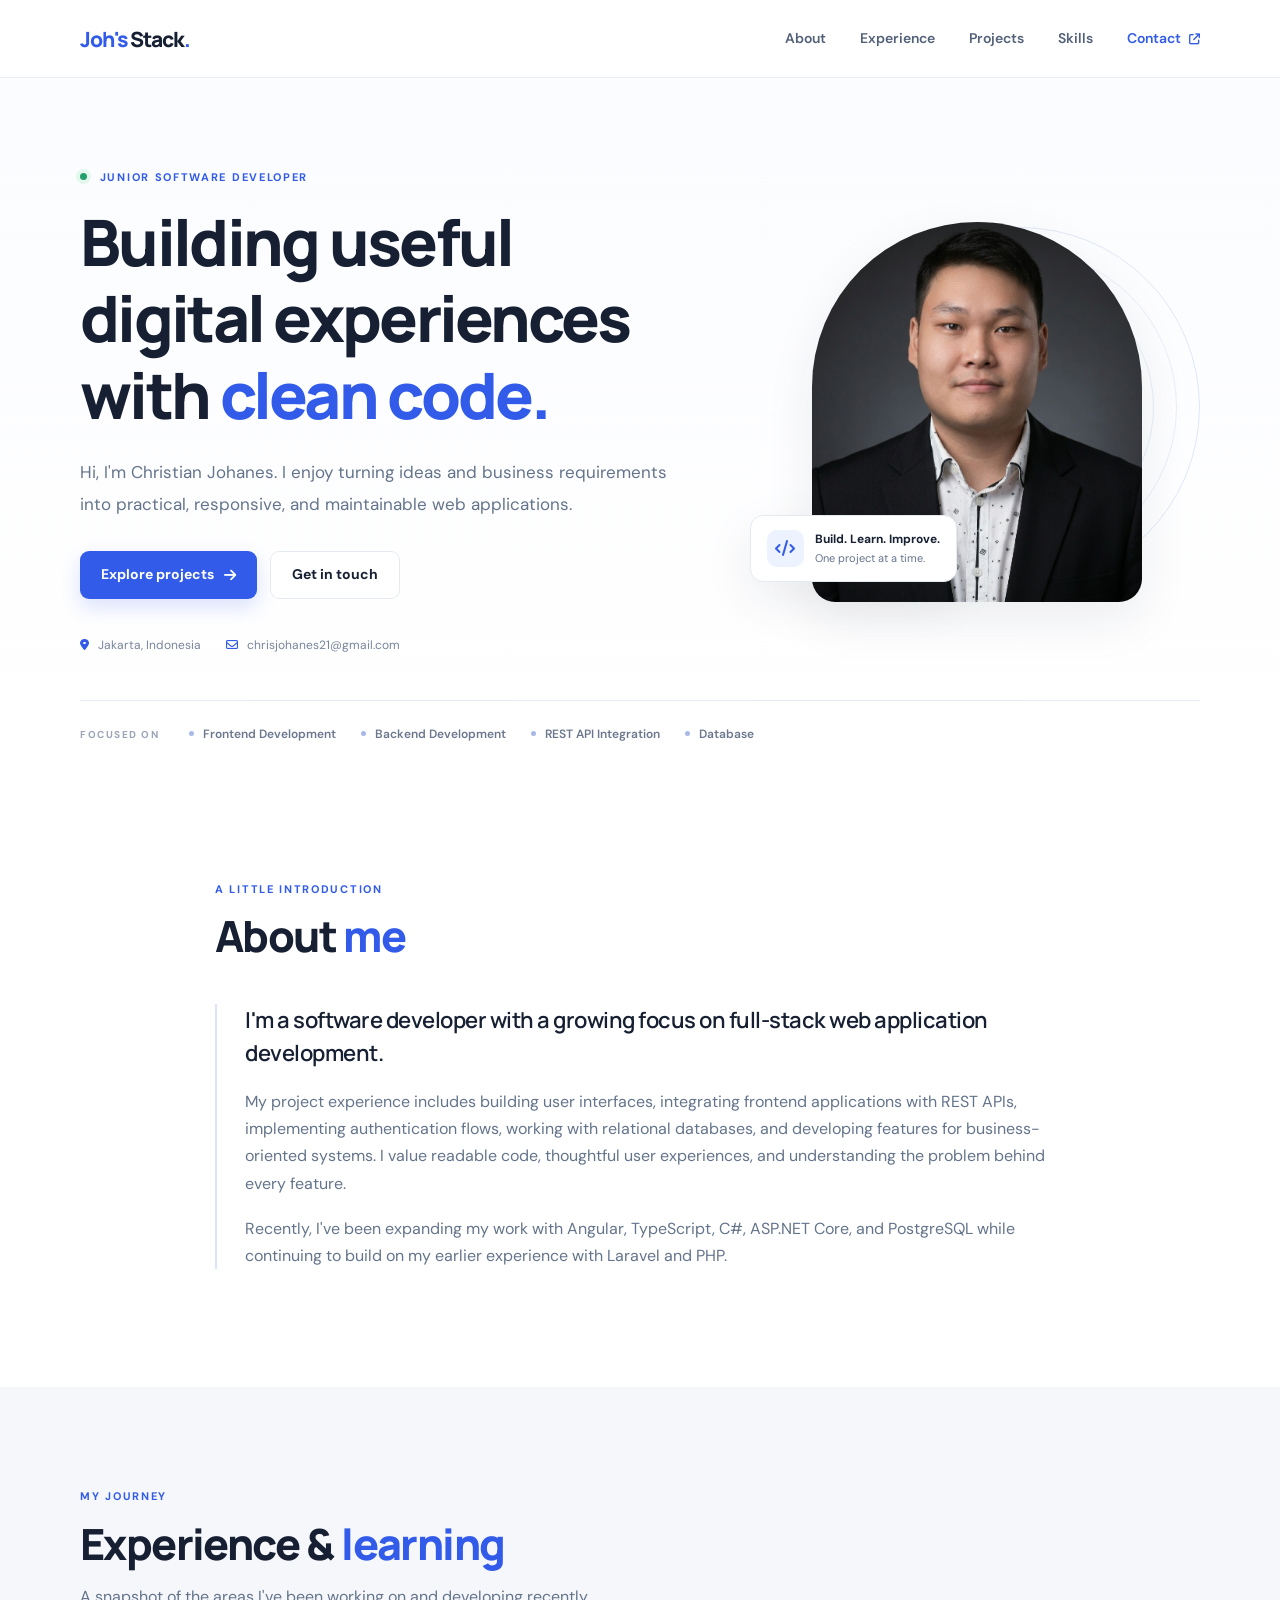
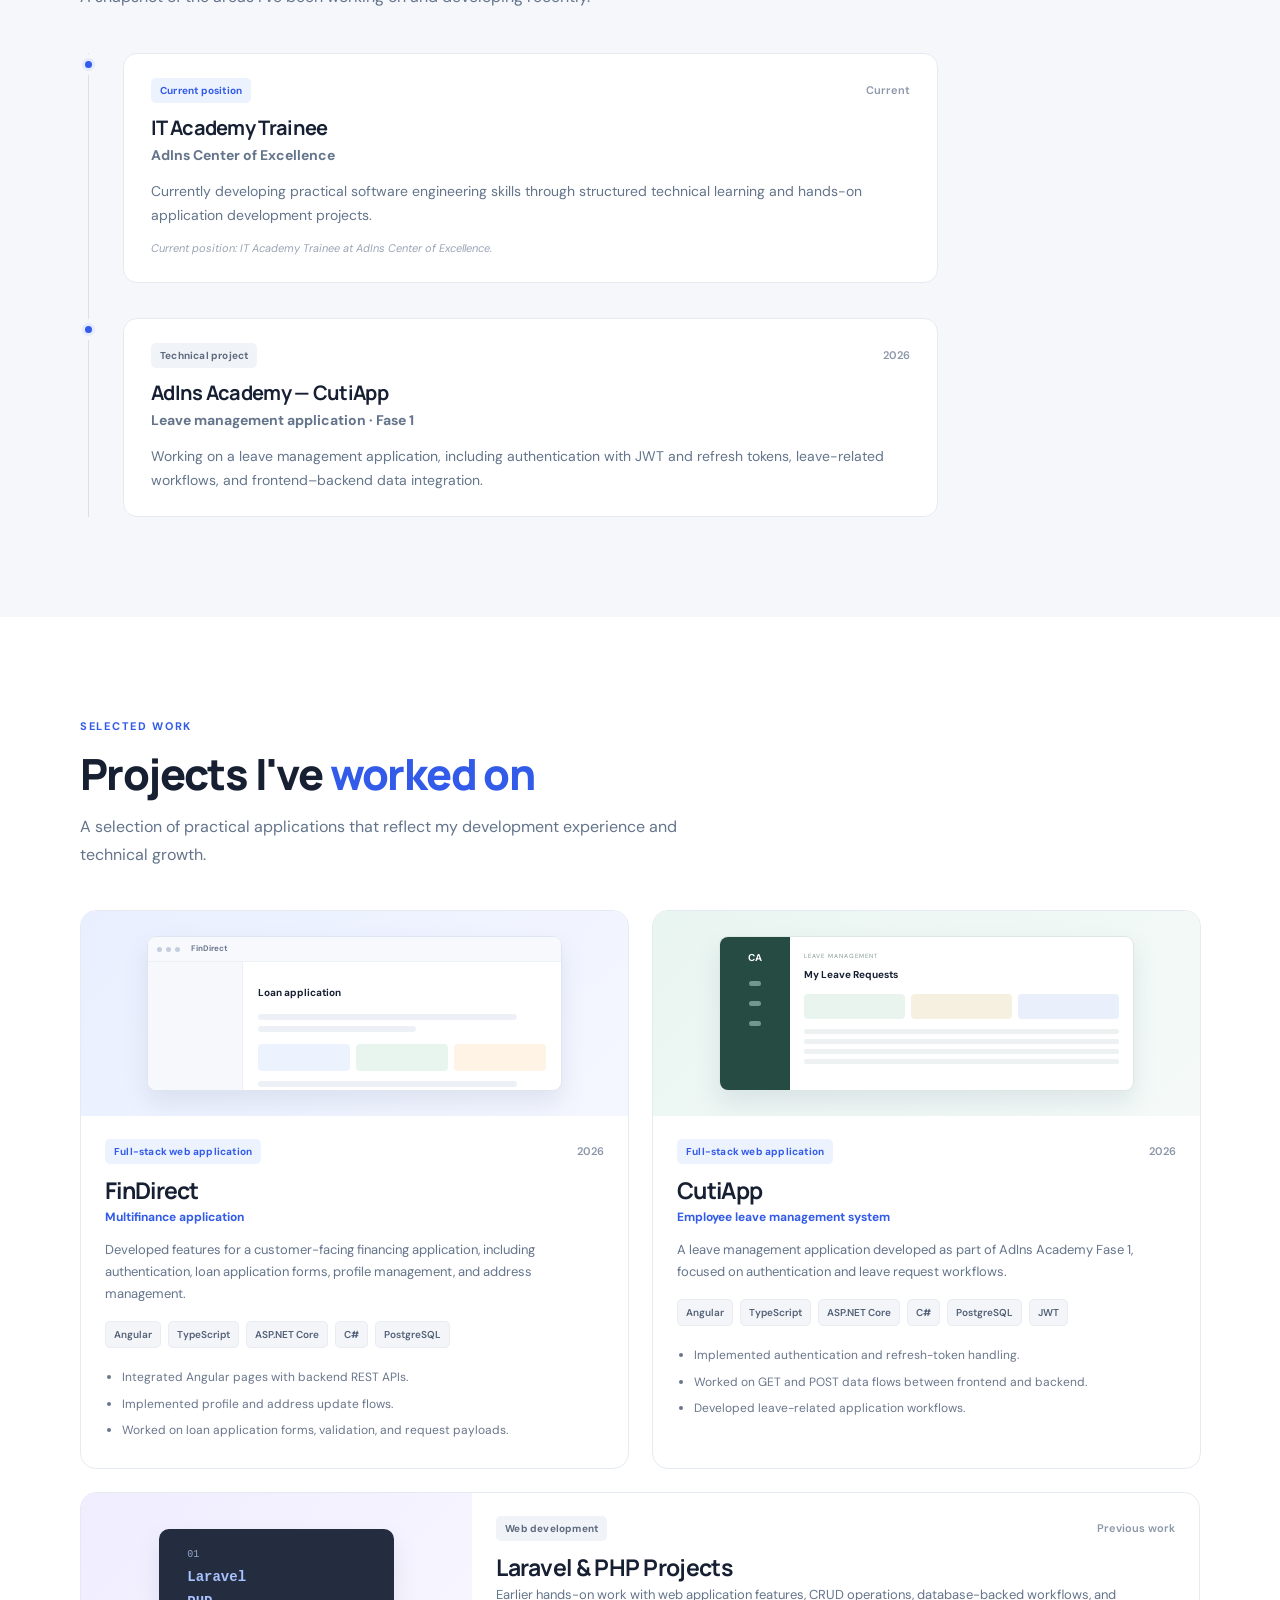
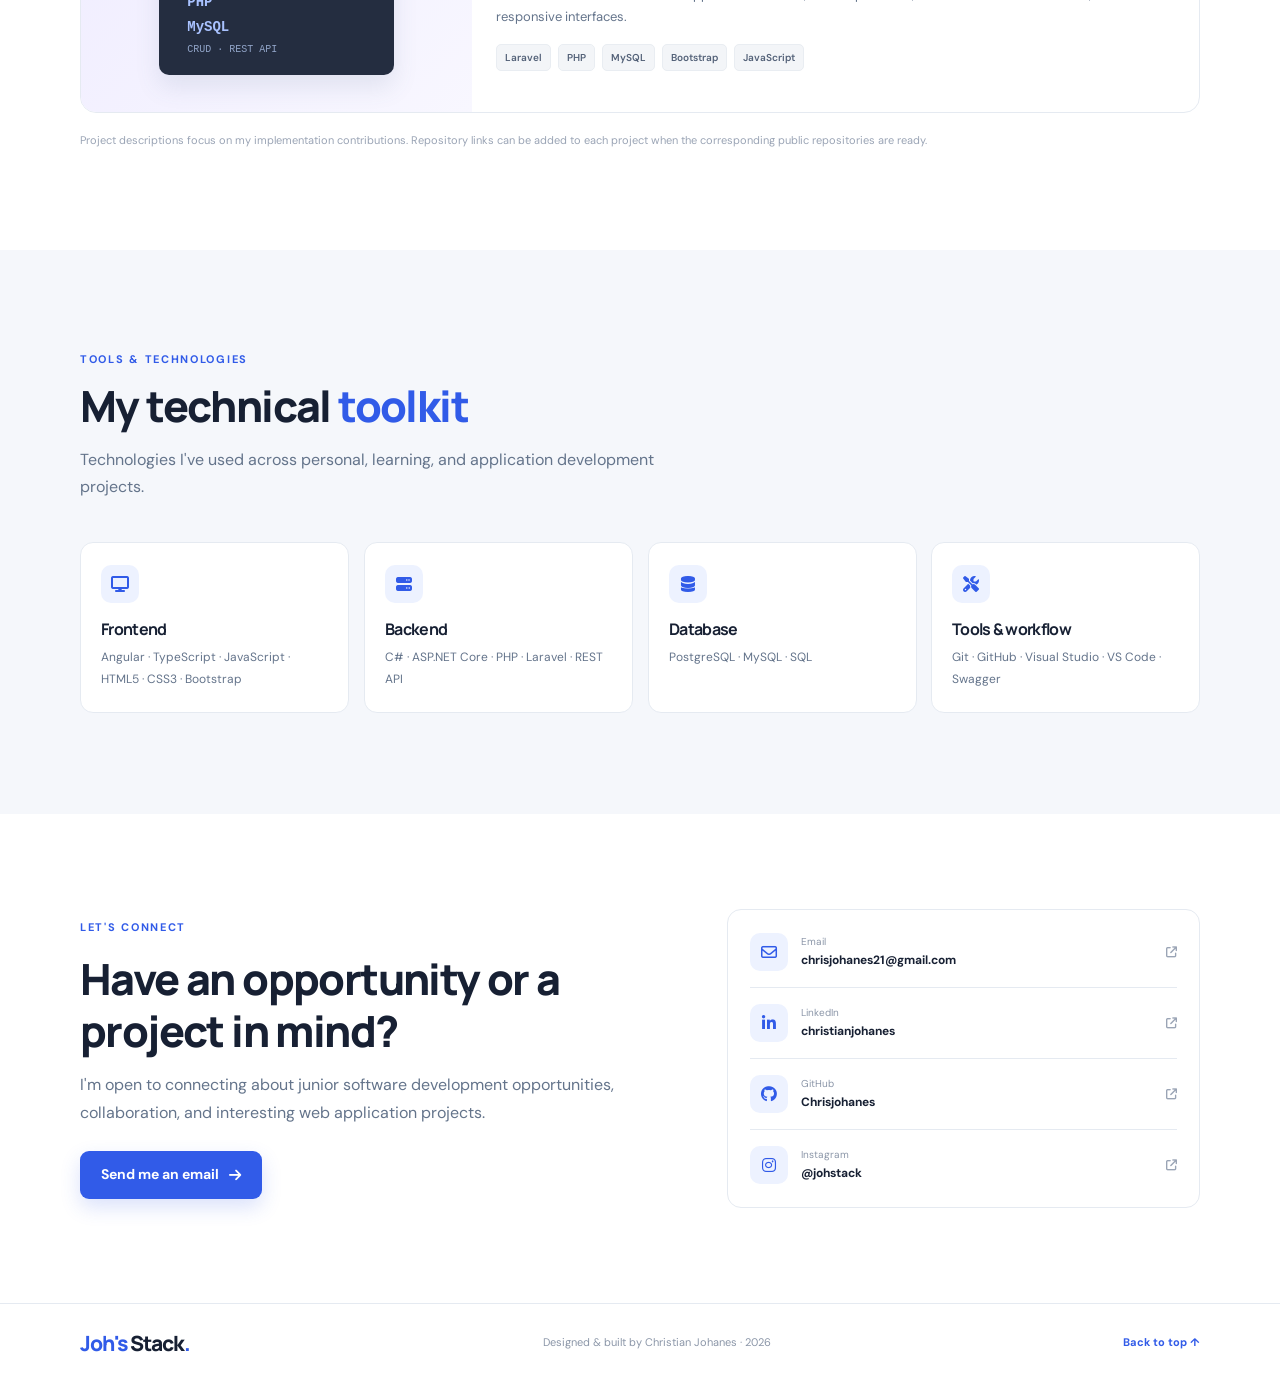
==== commit ea4a4525: "feat: enhance index.html structure and improve accessibility; add scroll progress indicator and anim" ====
--- a/index.html
+++ b/index.html
@@ -1,220 +1,482 @@
 <!doctype html>
 <html lang="en">
-<head>
-  <meta charset="utf-8">
-  <meta name="viewport" content="width=device-width, initial-scale=1">
-  <meta name="theme-color" content="#f8fafc">
-  <meta name="description" content="Christian Johanes — Junior Software Developer focused on full-stack web application development, Angular, ASP.NET Core, Laravel, and database integration.">
-  <meta name="author" content="Christian Johanes">
-  <meta name="keywords" content="Christian Johanes, Junior Software Developer, Full Stack Developer, Angular, ASP.NET Core, C#, Laravel, PHP, PostgreSQL">
-  <link rel="canonical" href="https://chrisjohanes.github.io/joh-stack/">
-  <meta property="og:type" content="website">
-  <meta property="og:title" content="Christian Johanes — Joh's Stack">
-  <meta property="og:description" content="Junior Software Developer building practical and maintainable web applications.">
-  <meta property="og:url" content="https://chrisjohanes.github.io/joh-stack/">
-  <meta property="og:image" content="https://chrisjohanes.github.io/joh-stack/foto_profil/Christian%20Johanes.jpg">
-  <title>Christian Johanes | Joh's Stack</title>
-  <link rel="icon" type="image/jpeg" href="Joh's Stack.jpg">
-  <link rel="preconnect" href="https://fonts.googleapis.com">
-  <link rel="preconnect" href="https://fonts.gstatic.com" crossorigin>
-  <link href="https://fonts.googleapis.com/css2?family=DM+Sans:wght@400;500;600;700&family=Manrope:wght@400;500;600;700;800&display=swap" rel="stylesheet">
-  <link rel="stylesheet" href="https://cdnjs.cloudflare.com/ajax/libs/font-awesome/6.5.1/css/all.min.css">
-  <link rel="stylesheet" href="style.css">
-  <script type="application/ld+json">
-  {
-    "@context":"https://schema.org",
-    "@type":"Person",
-    "name":"Christian Johanes",
-    "url":"https://chrisjohanes.github.io/joh-stack/",
-    "jobTitle":"Junior Software Developer",
-    "address":{"@type":"PostalAddress","addressLocality":"Jakarta","addressCountry":"ID"},
-    "sameAs":[
-      "https://github.com/Chrisjohanes",
-      "https://www.linkedin.com/in/christianjohanes",
-      "https://www.instagram.com/johstack/"
-    ]
-  }
-  </script>
-</head>
-<body>
-  <a class="skip-link" href="#main">Skip to content</a>
-  <header class="site-header" id="top">
-    <nav class="nav container" aria-label="Main navigation">
-      <a class="brand" href="#top" aria-label="Joh's Stack home"><span>Joh's</span> Stack<span class="brand-dot">.</span></a>
-      <button class="menu-toggle" id="menuToggle" aria-label="Open navigation" aria-expanded="false"><i class="fa-solid fa-bars"></i></button>
-      <div class="nav-links" id="navLinks">
-        <a href="#about">About</a>
-        <a href="#experience">Experience</a>
-        <a href="#projects">Projects</a>
-        <a href="#skills">Skills</a>
-        <a href="#contact" class="nav-contact">Contact <i class="fa-solid fa-arrow-up-right-from-square"></i></a>
+  <head>
+    <meta charset="utf-8" />
+    <meta name="viewport" content="width=device-width, initial-scale=1" />
+    <meta name="theme-color" content="#f8fafc" />
+    <meta
+      name="description"
+      content="Christian Johanes — Junior Software Developer focused on full-stack web application development, Angular, ASP.NET Core, Laravel, and database integration."
+    />
+    <meta name="author" content="Christian Johanes" />
+    <meta
+      name="keywords"
+      content="Christian Johanes, Junior Software Developer, Full Stack Developer, Angular, ASP.NET Core, C#, Laravel, PHP, PostgreSQL"
+    />
+    <link rel="canonical" href="https://chrisjohanes.github.io/joh-stack/" />
+    <meta property="og:type" content="website" />
+    <meta property="og:title" content="Christian Johanes — Joh's Stack" />
+    <meta
+      property="og:description"
+      content="Junior Software Developer building practical and maintainable web applications."
+    />
+    <meta
+      property="og:url"
+      content="https://chrisjohanes.github.io/joh-stack/"
+    />
+    <meta
+      property="og:image"
+      content="https://chrisjohanes.github.io/joh-stack/foto_profil/Christian%20Johanes.jpg"
+    />
+    <title>Christian Johanes | Joh's Stack</title>
+    <link rel="icon" type="image/jpeg" href="Joh's Stack.jpg" />
+    <link rel="preconnect" href="https://fonts.googleapis.com" />
+    <link rel="preconnect" href="https://fonts.gstatic.com" crossorigin />
+    <link
+      href="https://fonts.googleapis.com/css2?family=DM+Sans:wght@400;500;600;700&family=Manrope:wght@400;500;600;700;800&display=swap"
+      rel="stylesheet"
+    />
+    <link
+      rel="stylesheet"
+      href="https://cdnjs.cloudflare.com/ajax/libs/font-awesome/6.5.1/css/all.min.css"
+    />
+    <link rel="stylesheet" href="style.css" />
+    <script type="application/ld+json">
+      {
+        "@context": "https://schema.org",
+        "@type": "Person",
+        "name": "Christian Johanes",
+        "url": "https://chrisjohanes.github.io/joh-stack/",
+        "jobTitle": "Junior Software Developer",
+        "address": {
+          "@type": "PostalAddress",
+          "addressLocality": "Jakarta",
+          "addressCountry": "ID"
+        },
+        "sameAs": [
+          "https://github.com/Chrisjohanes",
+          "https://www.linkedin.com/in/christianjohanes",
+          "https://www.instagram.com/johstack/"
+        ]
+      }
+    </script>
+  </head>
+  <body>
+    <div class="scroll-progress" aria-hidden="true">
+      <span id="scrollProgress"></span>
+    </div>
+    <a class="skip-link" href="#main">Skip to content</a>
+    <header class="site-header" id="top">
+      <nav class="nav container" aria-label="Main navigation">
+        <a class="brand" href="#top" aria-label="Joh's Stack home"
+          ><span>Joh's</span> Stack<span class="brand-dot">.</span></a
+        >
+        <button
+          class="menu-toggle"
+          id="menuToggle"
+          aria-label="Open navigation"
+          aria-expanded="false"
+        >
+          <i class="fa-solid fa-bars"></i>
+        </button>
+        <div class="nav-links" id="navLinks">
+          <a href="#about">About</a>
+          <a href="#experience">Experience</a>
+          <a href="#projects">Projects</a>
+          <a href="#skills">Skills</a>
+          <a href="#contact" class="nav-contact"
+            >Contact <i class="fa-solid fa-arrow-up-right-from-square"></i
+          ></a>
+        </div>
+      </nav>
+    </header>
+
+    <main id="main">
+      <section class="hero section-shell">
+        <div class="container hero-grid">
+          <div class="hero-copy">
+            <p class="eyebrow">
+              <span class="status-dot"></span> JUNIOR SOFTWARE DEVELOPER
+            </p>
+            <h1>
+              Building useful digital experiences with <span>clean code.</span>
+            </h1>
+            <p class="hero-description">
+              Hi, I'm Christian Johanes. I enjoy turning ideas and business
+              requirements into practical, responsive, and maintainable web
+              applications.
+            </p>
+            <div class="hero-actions">
+              <a class="button button-primary" href="#projects"
+                >Explore projects <i class="fa-solid fa-arrow-right"></i
+              ></a>
+              <a
+                class="button button-secondary"
+                href="mailto:chrisjohanes21@gmail.com"
+                >Get in touch</a
+              >
+            </div>
+            <div class="hero-meta">
+              <span
+                ><i class="fa-solid fa-location-dot"></i> Jakarta,
+                Indonesia</span
+              >
+              <span
+                ><i class="fa-regular fa-envelope"></i>
+                chrisjohanes21@gmail.com</span
+              >
+            </div>
+          </div>
+          <div class="hero-visual">
+            <div class="photo-frame">
+              <img
+                src="foto_profil/2.jpg"
+                alt="Portrait of Christian Johanes"
+                fetchpriority="high"
+              />
+            </div>
+            <div class="floating-note">
+              <span class="note-icon"><i class="fa-solid fa-code"></i></span
+              ><span
+                ><strong>Build. Learn. Improve.</strong
+                ><small>One project at a time.</small></span
+              >
+            </div>
+            <div class="visual-decoration" aria-hidden="true"></div>
+          </div>
+        </div>
+        <div class="container hero-bottom">
+          <span>FOCUSED ON</span>
+          <div class="focus-list">
+            <span>Frontend Development</span><span>Backend Development</span
+            ><span>REST API Integration</span><span>Database</span>
+          </div>
+        </div>
+      </section>
+
+      <section class="section" id="about">
+        <div class="container narrow">
+          <div class="section-heading">
+            <p class="eyebrow">A LITTLE INTRODUCTION</p>
+            <h2>About <span>me</span></h2>
+          </div>
+          <div class="about-copy">
+            <p class="lead">
+              I'm a software developer with a growing focus on full-stack web
+              application development.
+            </p>
+            <p>
+              My project experience includes building user interfaces,
+              integrating frontend applications with REST APIs, implementing
+              authentication flows, working with relational databases, and
+              developing features for business-oriented systems. I value
+              readable code, thoughtful user experiences, and understanding the
+              problem behind every feature.
+            </p>
+            <p>
+              Recently, I've been expanding my work with Angular, TypeScript,
+              C#, ASP.NET Core, and PostgreSQL while continuing to build on my
+              earlier experience with Laravel and PHP.
+            </p>
+          </div>
+        </div>
+      </section>
+
+      <section class="section section-muted" id="experience">
+        <div class="container">
+          <div class="section-heading">
+            <p class="eyebrow">MY JOURNEY</p>
+            <h2>Experience & <span>learning</span></h2>
+            <p class="section-intro">
+              A snapshot of the areas I've been working on and developing
+              recently.
+            </p>
+          </div>
+          <div class="timeline">
+            <article class="timeline-item">
+              <div class="timeline-marker"></div>
+              <div class="timeline-content">
+                <div class="timeline-top">
+                  <span class="tag tag-blue">Current position</span
+                  ><span class="timeline-date">Current</span>
+                </div>
+                <h3>IT Academy Trainee</h3>
+                <p class="timeline-subtitle">AdIns Center of Excellence</p>
+                <p>
+                  Currently developing practical software engineering skills
+                  through structured technical learning and hands-on application
+                  development projects.
+                </p>
+                <p class="timeline-footnote">
+                  Current position: IT Academy Trainee at AdIns Center of
+                  Excellence.
+                </p>
+              </div>
+            </article>
+            <article class="timeline-item">
+              <div class="timeline-marker"></div>
+              <div class="timeline-content">
+                <div class="timeline-top">
+                  <span class="tag">Technical project</span
+                  ><span class="timeline-date">2026</span>
+                </div>
+                <h3>AdIns Academy — CutiApp</h3>
+                <p class="timeline-subtitle">
+                  Leave management application · Fase 1
+                </p>
+                <p>
+                  Working on a leave management application, including
+                  authentication with JWT and refresh tokens, leave-related
+                  workflows, and frontend–backend data integration.
+                </p>
+              </div>
+            </article>
+          </div>
+        </div>
+      </section>
+
+      <section class="section" id="projects">
+        <div class="container">
+          <div class="section-heading">
+            <p class="eyebrow">SELECTED WORK</p>
+            <h2>Projects I've <span>worked on</span></h2>
+            <p class="section-intro">
+              A selection of practical applications that reflect my development
+              experience and technical growth.
+            </p>
+          </div>
+          <div class="project-grid">
+            <article class="project-card">
+              <div class="project-visual project-finance">
+                <div class="mock-window">
+                  <div class="mock-top">
+                    <i></i><i></i><i></i><span>FinDirect</span>
+                  </div>
+                  <div class="mock-body">
+                    <div class="mock-sidebar"></div>
+                    <div class="mock-content">
+                      <b>Loan application</b>
+                      <div class="mock-line"></div>
+                      <div class="mock-line short"></div>
+                      <div class="mock-panels"><i></i><i></i><i></i></div>
+                      <div class="mock-line"></div>
+                    </div>
+                  </div>
+                </div>
+              </div>
+              <div class="project-body">
+                <div class="project-topline">
+                  <span class="tag tag-blue">Full-stack web application</span
+                  ><span class="project-year">2026</span>
+                </div>
+                <h3>FinDirect</h3>
+                <p class="project-subtitle">Multifinance application</p>
+                <p>
+                  Developed features for a customer-facing financing
+                  application, including authentication, loan application forms,
+                  profile management, and address management.
+                </p>
+                <div class="tag-list">
+                  <span>Angular</span><span>TypeScript</span
+                  ><span>ASP.NET Core</span><span>C#</span
+                  ><span>PostgreSQL</span>
+                </div>
+                <ul class="contribution-list">
+                  <li>Integrated Angular pages with backend REST APIs.</li>
+                  <li>Implemented profile and address update flows.</li>
+                  <li>
+                    Worked on loan application forms, validation, and request
+                    payloads.
+                  </li>
+                </ul>
+              </div>
+            </article>
+            <article class="project-card">
+              <div class="project-visual project-leave">
+                <div class="leave-preview">
+                  <div class="leave-sidebar">
+                    <b>CA</b><i></i><i></i><i></i>
+                  </div>
+                  <div class="leave-main">
+                    <span>LEAVE MANAGEMENT</span><b>My Leave Requests</b>
+                    <div class="leave-stat-row"><i></i><i></i><i></i></div>
+                    <div class="leave-table"><i></i><i></i><i></i><i></i></div>
+                  </div>
+                </div>
+              </div>
+              <div class="project-body">
+                <div class="project-topline">
+                  <span class="tag tag-blue">Full-stack web application</span
+                  ><span class="project-year">2026</span>
+                </div>
+                <h3>CutiApp</h3>
+                <p class="project-subtitle">Employee leave management system</p>
+                <p>
+                  A leave management application developed as part of AdIns
+                  Academy Fase 1, focused on authentication and leave request
+                  workflows.
+                </p>
+                <div class="tag-list">
+                  <span>Angular</span><span>TypeScript</span
+                  ><span>ASP.NET Core</span><span>C#</span
+                  ><span>PostgreSQL</span><span>JWT</span>
+                </div>
+                <ul class="contribution-list">
+                  <li>
+                    Implemented authentication and refresh-token handling.
+                  </li>
+                  <li>
+                    Worked on GET and POST data flows between frontend and
+                    backend.
+                  </li>
+                  <li>Developed leave-related application workflows.</li>
+                </ul>
+              </div>
+            </article>
+            <article class="project-card project-card-compact">
+              <div class="project-visual project-legacy">
+                <div class="legacy-code">
+                  <span>01</span><b>Laravel</b><b>PHP</b><b>MySQL</b
+                  ><span>CRUD · REST API</span>
+                </div>
+              </div>
+              <div class="project-body">
+                <div class="project-topline">
+                  <span class="tag">Web development</span
+                  ><span class="project-year">Previous work</span>
+                </div>
+                <h3>Laravel & PHP Projects</h3>
+                <p>
+                  Earlier hands-on work with web application features, CRUD
+                  operations, database-backed workflows, and responsive
+                  interfaces.
+                </p>
+                <div class="tag-list">
+                  <span>Laravel</span><span>PHP</span><span>MySQL</span
+                  ><span>Bootstrap</span><span>JavaScript</span>
+                </div>
+              </div>
+            </article>
+          </div>
+          <p class="project-disclaimer">
+            Project descriptions focus on my implementation contributions.
+            Repository links can be added to each project when the corresponding
+            public repositories are ready.
+          </p>
+        </div>
+      </section>
+
+      <section class="section section-muted" id="skills">
+        <div class="container">
+          <div class="section-heading">
+            <p class="eyebrow">TOOLS & TECHNOLOGIES</p>
+            <h2>My technical <span>toolkit</span></h2>
+            <p class="section-intro">
+              Technologies I've used across personal, learning, and application
+              development projects.
+            </p>
+          </div>
+          <div class="skills-grid">
+            <article class="skill-group">
+              <div class="skill-icon"><i class="fa-solid fa-display"></i></div>
+              <h3>Frontend</h3>
+              <p>
+                Angular · TypeScript · JavaScript · HTML5 · CSS3 · Bootstrap
+              </p>
+            </article>
+            <article class="skill-group">
+              <div class="skill-icon"><i class="fa-solid fa-server"></i></div>
+              <h3>Backend</h3>
+              <p>C# · ASP.NET Core · PHP · Laravel · REST API</p>
+            </article>
+            <article class="skill-group">
+              <div class="skill-icon"><i class="fa-solid fa-database"></i></div>
+              <h3>Database</h3>
+              <p>PostgreSQL · MySQL · SQL</p>
+            </article>
+            <article class="skill-group">
+              <div class="skill-icon">
+                <i class="fa-solid fa-screwdriver-wrench"></i>
+              </div>
+              <h3>Tools & workflow</h3>
+              <p>Git · GitHub · Visual Studio · VS Code · Swagger</p>
+            </article>
+          </div>
+        </div>
+      </section>
+
+      <section class="section contact-section" id="contact">
+        <div class="container contact-layout">
+          <div>
+            <p class="eyebrow">LET'S CONNECT</p>
+            <h2>Have an opportunity or a project in mind?</h2>
+            <p class="section-intro">
+              I'm open to connecting about junior software development
+              opportunities, collaboration, and interesting web application
+              projects.
+            </p>
+            <a
+              class="button button-primary"
+              href="mailto:chrisjohanes21@gmail.com?subject=Let's%20connect"
+              >Send me an email <i class="fa-solid fa-arrow-right"></i
+            ></a>
+          </div>
+          <div class="contact-links">
+            <a href="mailto:chrisjohanes21@gmail.com"
+              ><span class="contact-link-icon"
+                ><i class="fa-regular fa-envelope"></i></span
+              ><span
+                ><small>Email</small
+                ><strong>chrisjohanes21@gmail.com</strong></span
+              ><i class="fa-solid fa-arrow-up-right-from-square"></i
+            ></a>
+            <a
+              href="https://www.linkedin.com/in/christianjohanes"
+              target="_blank"
+              rel="noopener noreferrer"
+              ><span class="contact-link-icon"
+                ><i class="fa-brands fa-linkedin-in"></i></span
+              ><span
+                ><small>LinkedIn</small><strong>christianjohanes</strong></span
+              ><i class="fa-solid fa-arrow-up-right-from-square"></i
+            ></a>
+            <a
+              href="https://github.com/Chrisjohanes"
+              target="_blank"
+              rel="noopener noreferrer"
+              ><span class="contact-link-icon"
+                ><i class="fa-brands fa-github"></i></span
+              ><span><small>GitHub</small><strong>Chrisjohanes</strong></span
+              ><i class="fa-solid fa-arrow-up-right-from-square"></i
+            ></a>
+            <a
+              href="https://www.instagram.com/johstack/"
+              target="_blank"
+              rel="noopener noreferrer"
+              ><span class="contact-link-icon"
+                ><i class="fa-brands fa-instagram"></i></span
+              ><span><small>Instagram</small><strong>@johstack</strong></span
+              ><i class="fa-solid fa-arrow-up-right-from-square"></i
+            ></a>
+          </div>
+        </div>
+      </section>
+    </main>
+
+    <footer class="site-footer">
+      <div class="container footer-inner">
+        <a class="brand" href="#top"
+          ><span>Joh's</span> Stack<span class="brand-dot">.</span></a
+        >
+        <p>
+          Designed & built by Christian Johanes · <span id="year">2026</span>
+        </p>
+        <a href="#top" class="back-top">Back to top ↑</a>
       </div>
-    </nav>
-  </header>
-
-  <main id="main">
-    <section class="hero section-shell">
-      <div class="container hero-grid">
-        <div class="hero-copy">
-          <p class="eyebrow"><span class="status-dot"></span> JUNIOR SOFTWARE DEVELOPER</p>
-          <h1>Building useful digital experiences with <span>clean code.</span></h1>
-          <p class="hero-description">Hi, I'm Christian Johanes. I enjoy turning ideas and business requirements into practical, responsive, and maintainable web applications.</p>
-          <div class="hero-actions">
-            <a class="button button-primary" href="#projects">Explore projects <i class="fa-solid fa-arrow-right"></i></a>
-            <a class="button button-secondary" href="mailto:chrisjohanes21@gmail.com">Get in touch</a>
-          </div>
-          <div class="hero-meta">
-            <span><i class="fa-solid fa-location-dot"></i> Jakarta, Indonesia</span>
-            <span><i class="fa-regular fa-envelope"></i> chrisjohanes21@gmail.com</span>
-          </div>
-        </div>
-        <div class="hero-visual">
-          <div class="photo-frame">
-            <img src="foto_profil/Christian%20Johanes.jpg" alt="Portrait of Christian Johanes" fetchpriority="high">
-          </div>
-          <div class="floating-note"><span class="note-icon"><i class="fa-solid fa-code"></i></span><span><strong>Build. Learn. Improve.</strong><small>One project at a time.</small></span></div>
-          <div class="visual-decoration" aria-hidden="true"></div>
-        </div>
-      </div>
-      <div class="container hero-bottom">
-        <span>FOCUSED ON</span>
-        <div class="focus-list"><span>Frontend Development</span><span>Backend Development</span><span>REST API Integration</span><span>Database</span></div>
-      </div>
-    </section>
-
-    <section class="section" id="about">
-      <div class="container narrow">
-        <div class="section-heading">
-          <p class="eyebrow">A LITTLE INTRODUCTION</p>
-          <h2>About <span>me</span></h2>
-        </div>
-        <div class="about-copy">
-          <p class="lead">I'm a software developer with a growing focus on full-stack web application development.</p>
-          <p>My project experience includes building user interfaces, integrating frontend applications with REST APIs, implementing authentication flows, working with relational databases, and developing features for business-oriented systems. I value readable code, thoughtful user experiences, and understanding the problem behind every feature.</p>
-          <p>Recently, I've been expanding my work with Angular, TypeScript, C#, ASP.NET Core, and PostgreSQL while continuing to build on my earlier experience with Laravel and PHP.</p>
-        </div>
-      </div>
-    </section>
-
-    <section class="section section-muted" id="experience">
-      <div class="container">
-        <div class="section-heading">
-          <p class="eyebrow">MY JOURNEY</p>
-          <h2>Experience & <span>learning</span></h2>
-          <p class="section-intro">A snapshot of the areas I've been working on and developing recently.</p>
-        </div>
-        <div class="timeline">
-          <article class="timeline-item">
-            <div class="timeline-marker"></div>
-            <div class="timeline-content">
-              <div class="timeline-top"><span class="tag tag-blue">Current position</span><span class="timeline-date">Current</span></div>
-              <h3>IT Academy Trainee</h3>
-              <p class="timeline-subtitle">AdIns Center of Excellence</p>
-              <p>Currently developing practical software engineering skills through structured technical learning and hands-on application development projects.</p>
-              <p class="timeline-footnote">Current position: IT Academy Trainee at AdIns Center of Excellence.</p></div>
-          </article>
-          <article class="timeline-item">
-            <div class="timeline-marker"></div>
-            <div class="timeline-content">
-              <div class="timeline-top"><span class="tag">Technical project</span><span class="timeline-date">2026</span></div>
-              <h3>AdIns Academy — CutiApp</h3>
-              <p class="timeline-subtitle">Leave management application · Fase 1</p>
-              <p>Working on a leave management application, including authentication with JWT and refresh tokens, leave-related workflows, and frontend–backend data integration.</p>
-            </div>
-          </article>
-        </div>
-      </div>
-    </section>
-
-    <section class="section" id="projects">
-      <div class="container">
-        <div class="section-heading">
-          <p class="eyebrow">SELECTED WORK</p>
-          <h2>Projects I've <span>worked on</span></h2>
-          <p class="section-intro">A selection of practical applications that reflect my development experience and technical growth.</p>
-        </div>
-        <div class="project-grid">
-          <article class="project-card">
-            <div class="project-visual project-finance"><div class="mock-window"><div class="mock-top"><i></i><i></i><i></i><span>FinDirect</span></div><div class="mock-body"><div class="mock-sidebar"></div><div class="mock-content"><b>Loan application</b><div class="mock-line"></div><div class="mock-line short"></div><div class="mock-panels"><i></i><i></i><i></i></div><div class="mock-line"></div></div></div></div></div>
-            <div class="project-body">
-              <div class="project-topline"><span class="tag tag-blue">Full-stack web application</span><span class="project-year">2026</span></div>
-              <h3>FinDirect</h3>
-              <p class="project-subtitle">Multifinance application</p>
-              <p>Developed features for a customer-facing financing application, including authentication, loan application forms, profile management, and address management.</p>
-              <div class="tag-list"><span>Angular</span><span>TypeScript</span><span>ASP.NET Core</span><span>C#</span><span>PostgreSQL</span></div>
-              <ul class="contribution-list">
-                <li>Integrated Angular pages with backend REST APIs.</li>
-                <li>Implemented profile and address update flows.</li>
-                <li>Worked on loan application forms, validation, and request payloads.</li>
-              </ul>
-            </div>
-          </article>
-          <article class="project-card">
-            <div class="project-visual project-leave"><div class="leave-preview"><div class="leave-sidebar"><b>CA</b><i></i><i></i><i></i></div><div class="leave-main"><span>LEAVE MANAGEMENT</span><b>My Leave Requests</b><div class="leave-stat-row"><i></i><i></i><i></i></div><div class="leave-table"><i></i><i></i><i></i><i></i></div></div></div></div>
-            <div class="project-body">
-              <div class="project-topline"><span class="tag tag-blue">Full-stack web application</span><span class="project-year">2026</span></div>
-              <h3>CutiApp</h3>
-              <p class="project-subtitle">Employee leave management system</p>
-              <p>A leave management application developed as part of AdIns Academy Fase 1, focused on authentication and leave request workflows.</p>
-              <div class="tag-list"><span>Angular</span><span>TypeScript</span><span>ASP.NET Core</span><span>C#</span><span>PostgreSQL</span><span>JWT</span></div>
-              <ul class="contribution-list">
-                <li>Implemented authentication and refresh-token handling.</li>
-                <li>Worked on GET and POST data flows between frontend and backend.</li>
-                <li>Developed leave-related application workflows.</li>
-              </ul>
-            </div>
-          </article>
-          <article class="project-card project-card-compact">
-            <div class="project-visual project-legacy"><div class="legacy-code"><span>01</span><b>Laravel</b><b>PHP</b><b>MySQL</b><span>CRUD · REST API</span></div></div>
-            <div class="project-body">
-              <div class="project-topline"><span class="tag">Web development</span><span class="project-year">Previous work</span></div>
-              <h3>Laravel & PHP Projects</h3>
-              <p>Earlier hands-on work with web application features, CRUD operations, database-backed workflows, and responsive interfaces.</p>
-              <div class="tag-list"><span>Laravel</span><span>PHP</span><span>MySQL</span><span>Bootstrap</span><span>JavaScript</span></div>
-            </div>
-          </article>
-        </div>
-        <p class="project-disclaimer">Project descriptions focus on my implementation contributions. Repository links can be added to each project when the corresponding public repositories are ready.</p>
-      </div>
-    </section>
-
-    <section class="section section-muted" id="skills">
-      <div class="container">
-        <div class="section-heading">
-          <p class="eyebrow">TOOLS & TECHNOLOGIES</p>
-          <h2>My technical <span>toolkit</span></h2>
-          <p class="section-intro">Technologies I've used across personal, learning, and application development projects.</p>
-        </div>
-        <div class="skills-grid">
-          <article class="skill-group"><div class="skill-icon"><i class="fa-solid fa-display"></i></div><h3>Frontend</h3><p>Angular · TypeScript · JavaScript · HTML5 · CSS3 · Bootstrap</p></article>
-          <article class="skill-group"><div class="skill-icon"><i class="fa-solid fa-server"></i></div><h3>Backend</h3><p>C# · ASP.NET Core · PHP · Laravel · REST API</p></article>
-          <article class="skill-group"><div class="skill-icon"><i class="fa-solid fa-database"></i></div><h3>Database</h3><p>PostgreSQL · MySQL · SQL</p></article>
-          <article class="skill-group"><div class="skill-icon"><i class="fa-solid fa-screwdriver-wrench"></i></div><h3>Tools & workflow</h3><p>Git · GitHub · Visual Studio · VS Code · Swagger</p></article>
-        </div>
-      </div>
-    </section>
-
-    <section class="section contact-section" id="contact">
-      <div class="container contact-layout">
-        <div>
-          <p class="eyebrow">LET'S CONNECT</p>
-          <h2>Have an opportunity or a project in mind?</h2>
-          <p class="section-intro">I'm open to connecting about junior software development opportunities, collaboration, and interesting web application projects.</p>
-          <a class="button button-primary" href="mailto:chrisjohanes21@gmail.com?subject=Let's%20connect">Send me an email <i class="fa-solid fa-arrow-right"></i></a>
-        </div>
-        <div class="contact-links">
-          <a href="mailto:chrisjohanes21@gmail.com"><span class="contact-link-icon"><i class="fa-regular fa-envelope"></i></span><span><small>Email</small><strong>chrisjohanes21@gmail.com</strong></span><i class="fa-solid fa-arrow-up-right-from-square"></i></a>
-          <a href="https://www.linkedin.com/in/christianjohanes" target="_blank" rel="noopener noreferrer"><span class="contact-link-icon"><i class="fa-brands fa-linkedin-in"></i></span><span><small>LinkedIn</small><strong>christianjohanes</strong></span><i class="fa-solid fa-arrow-up-right-from-square"></i></a>
-          <a href="https://github.com/Chrisjohanes" target="_blank" rel="noopener noreferrer"><span class="contact-link-icon"><i class="fa-brands fa-github"></i></span><span><small>GitHub</small><strong>Chrisjohanes</strong></span><i class="fa-solid fa-arrow-up-right-from-square"></i></a>
-          <a href="https://www.instagram.com/johstack/" target="_blank" rel="noopener noreferrer"><span class="contact-link-icon"><i class="fa-brands fa-instagram"></i></span><span><small>Instagram</small><strong>@johstack</strong></span><i class="fa-solid fa-arrow-up-right-from-square"></i></a>
-        </div>
-      </div>
-    </section>
-  </main>
-
-  <footer class="site-footer">
-    <div class="container footer-inner"><a class="brand" href="#top"><span>Joh's</span> Stack<span class="brand-dot">.</span></a><p>Designed & built by Christian Johanes · <span id="year">2026</span></p><a href="#top" class="back-top">Back to top ↑</a></div>
-  </footer>
-  <script src="public/js/main.js"></script>
-</body>
+    </footer>
+    <a class="floating-top" href="#top" aria-label="Back to top"
+      ><i class="fa-solid fa-arrow-up"></i
+    ></a>
+    <script src="public/js/main.js"></script>
+  </body>
 </html>
--- a/style.css
+++ b/style.css
@@ -145,3 +145,37 @@
 @media(max-width:680px){.container{width:min(100% - 36px,var(--container))}.site-header{height:68px}.menu-toggle{display:block;cursor:pointer}.nav-links{display:none;position:absolute;top:68px;left:0;right:0;padding:16px 22px 22px;background:#fff;border-bottom:1px solid var(--line);box-shadow:0 15px 25px #17203310;flex-direction:column;align-items:stretch;gap:0}.nav-links.open{display:flex}.nav-links a{padding:12px 0;border-bottom:1px solid #f0f2f6}.nav-links a:last-child{border:0}.hero{padding:55px 0 25px}.hero-grid{grid-template-columns:1fr;gap:30px}.hero-copy{order:1}.hero-visual{order:0;min-height:300px}.photo-frame{width:230px;height:275px}.visual-decoration{width:260px;height:260px;right:8%}.floating-note{left:2%;bottom:12px}.hero h1{font-size:43px;letter-spacing:-1.8px}.hero-description{font-size:15px}.hero-meta{gap:12px;flex-direction:column;margin-top:24px}.hero-bottom{align-items:flex-start;flex-direction:column;gap:10px;margin-top:30px}.focus-list{gap:10px 18px}.section{padding:72px 0}.about-copy{padding-left:18px}.about-copy .lead{font-size:19px}.timeline{padding-left:25px}.timeline-marker{left:-32px}.timeline-content{padding:19px}.project-grid{grid-template-columns:1fr}.project-card-compact{grid-column:auto;display:block}.project-card-compact .project-visual{height:185px;min-height:0}.skills-grid{grid-template-columns:1fr 1fr;gap:10px}.skill-group{padding:17px 14px}.contact-layout{grid-template-columns:1fr;gap:30px}.contact-section{padding:72px 0}.footer-inner{flex-wrap:wrap}.footer-inner p{order:3;width:100%}}
 @media(max-width:390px){.skills-grid{grid-template-columns:1fr}.hero h1{font-size:38px}.button{width:100%}.hero-actions{gap:9px}}
 @media(prefers-reduced-motion:reduce){html{scroll-behavior:auto}*,*:before,*:after{transition:none!important;animation:none!important}}
+
+
+/* Subtle motion layer: keeps the minimalist look while adding feedback. */
+.scroll-progress{position:fixed;inset:0 auto auto 0;width:100%;height:3px;z-index:100;background:transparent;pointer-events:none}
+.scroll-progress span{display:block;width:0;height:100%;background:var(--blue);box-shadow:0 0 10px rgba(49,91,232,.28)}
+.js-enabled .motion-reveal{opacity:0;transform:translateY(24px);transition:opacity .7s ease,transform .7s cubic-bezier(.2,.7,.2,1);transition-delay:var(--reveal-delay,0ms)}
+.js-enabled .motion-reveal.is-visible{opacity:1;transform:translateY(0)}
+.hero-copy .eyebrow{animation:fade-slide-in .7s both}
+.hero-copy h1{animation:fade-slide-in .8s .08s both}
+.hero-copy .hero-description{animation:fade-slide-in .8s .16s both}
+.hero-copy .hero-actions{animation:fade-slide-in .8s .24s both}
+.photo-frame{animation:photo-enter .9s .12s both,photo-float 6s 1.1s ease-in-out infinite}
+.floating-note{animation:note-float 4.5s ease-in-out infinite}
+.visual-decoration{animation:orbit-breathe 8s ease-in-out infinite}
+.project-card,.skill-group,.timeline-content,.contact-links>a,.button,.contact-link-icon{will-change:transform}
+.project-card{transition:transform .35s cubic-bezier(.2,.7,.2,1),box-shadow .35s,border-color .35s}
+.project-card:hover{transform:translateY(-8px);border-color:#d4def5;box-shadow:0 22px 48px rgba(23,32,51,.11)}
+.skill-group{transition:transform .3s ease,box-shadow .3s,border-color .3s}
+.skill-group:hover{transform:translateY(-5px);border-color:#d4def5;box-shadow:0 15px 32px rgba(23,32,51,.07)}
+.contact-links>a{transition:transform .25s ease,color .25s}
+.contact-links>a:hover{transform:translateX(5px);color:var(--blue)}
+.contact-links>a:hover .contact-link-icon{transform:scale(1.08);background:#e3eaff}
+.contact-link-icon{transition:transform .25s ease,background .25s}
+.button:active{transform:translateY(0) scale(.98)}
+.floating-top{position:fixed;right:24px;bottom:24px;width:44px;height:44px;display:grid;place-items:center;border-radius:50%;background:var(--blue);color:#fff;box-shadow:0 8px 24px rgba(49,91,232,.25);z-index:40;opacity:0;visibility:hidden;transform:translateY(12px);transition:opacity .25s,transform .25s,visibility .25s,background .2s}
+.floating-top.visible{opacity:1;visibility:visible;transform:translateY(0)}
+.floating-top:hover{background:var(--blue-dark);transform:translateY(-3px)}
+@keyframes fade-slide-in{from{opacity:0;transform:translateY(18px)}to{opacity:1;transform:translateY(0)}}
+@keyframes photo-enter{from{opacity:0;transform:translateY(22px) scale(.97)}to{opacity:1;transform:translateY(0) scale(1)}}
+@keyframes photo-float{0%,100%{translate:0 0}50%{translate:0 -8px}}
+@keyframes note-float{0%,100%{translate:0 0}50%{translate:0 -6px}}
+@keyframes orbit-breathe{0%,100%{transform:scale(1);opacity:.8}50%{transform:scale(1.035);opacity:1}}
+@media(max-width:680px){.floating-top{right:16px;bottom:16px;width:40px;height:40px}.photo-frame{animation:photo-enter .9s .12s both,photo-float 6s 1.1s ease-in-out infinite}}
+@media(prefers-reduced-motion:reduce){.js-enabled .motion-reveal{opacity:1;transform:none;transition:none}.photo-frame,.floating-note,.visual-decoration,.hero-copy .eyebrow,.hero-copy h1,.hero-copy .hero-description,.hero-copy .hero-actions{animation:none!important}.floating-top{transition:none}}
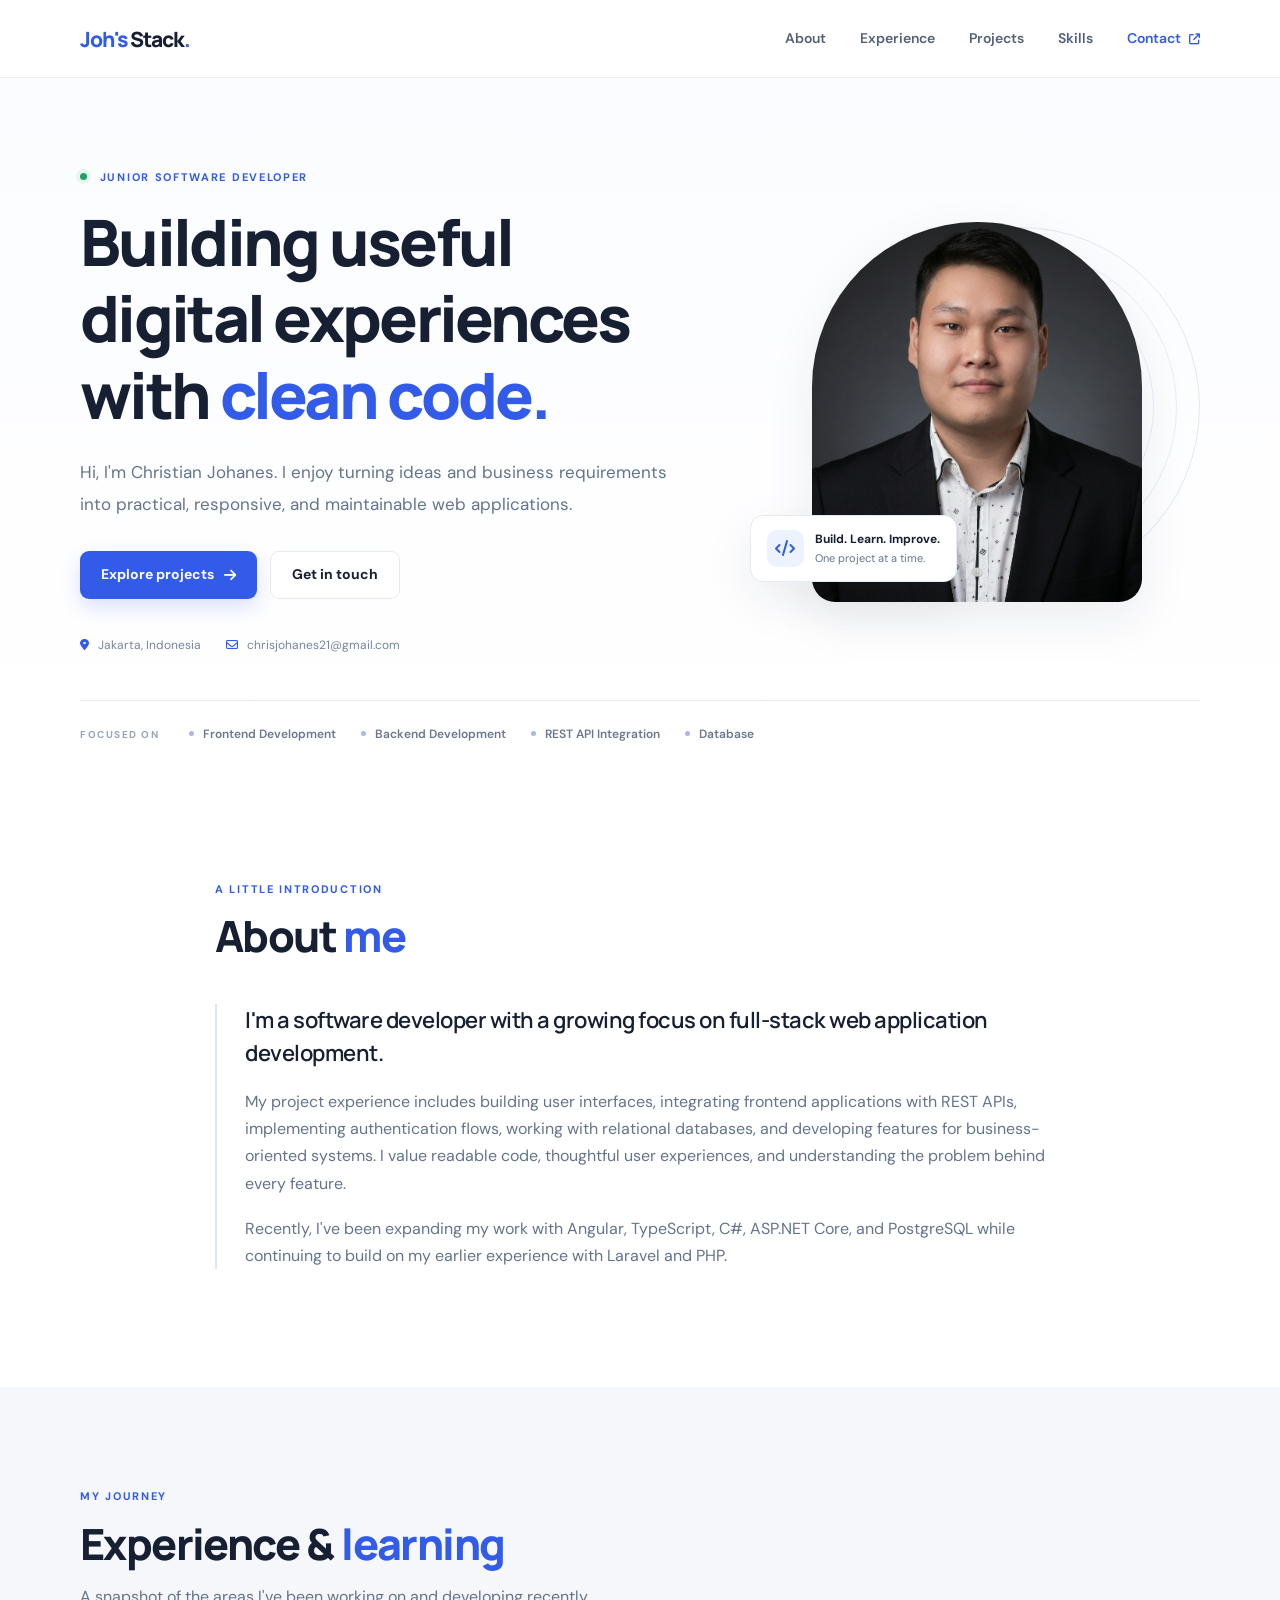
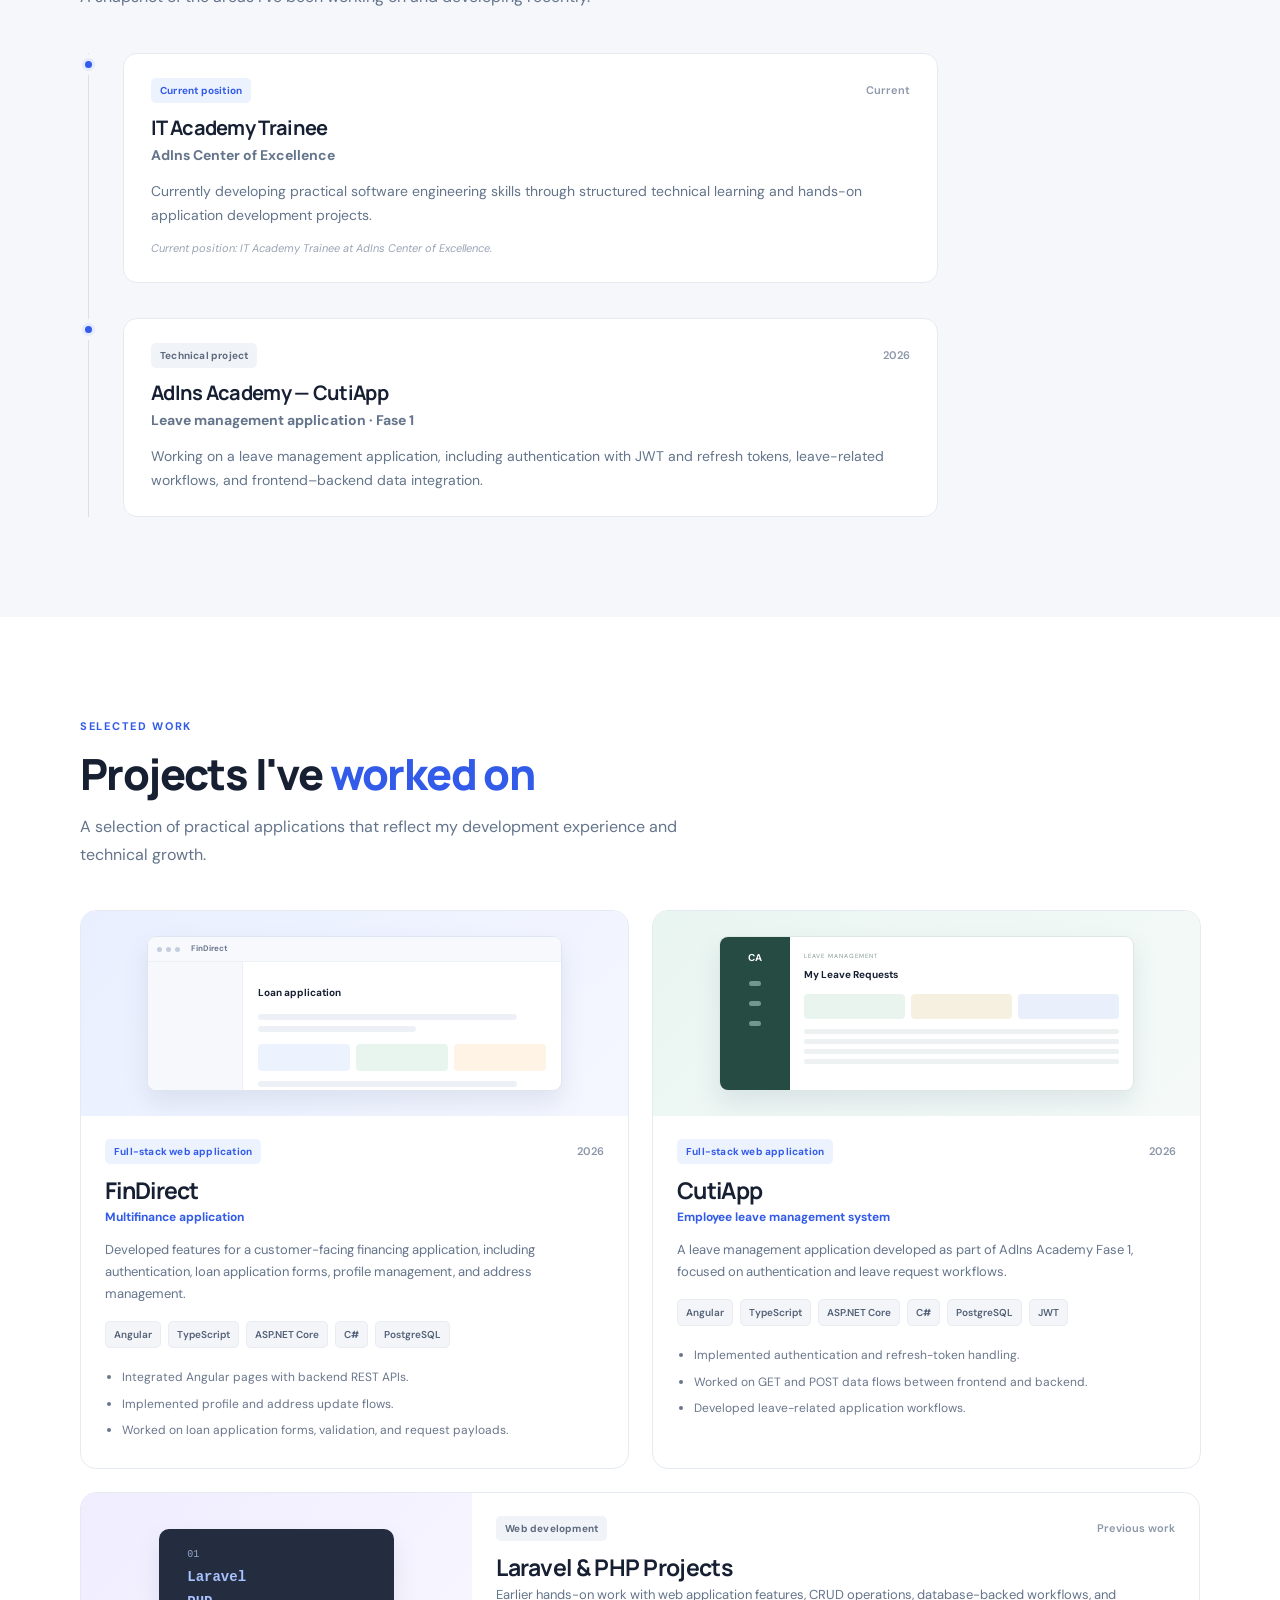
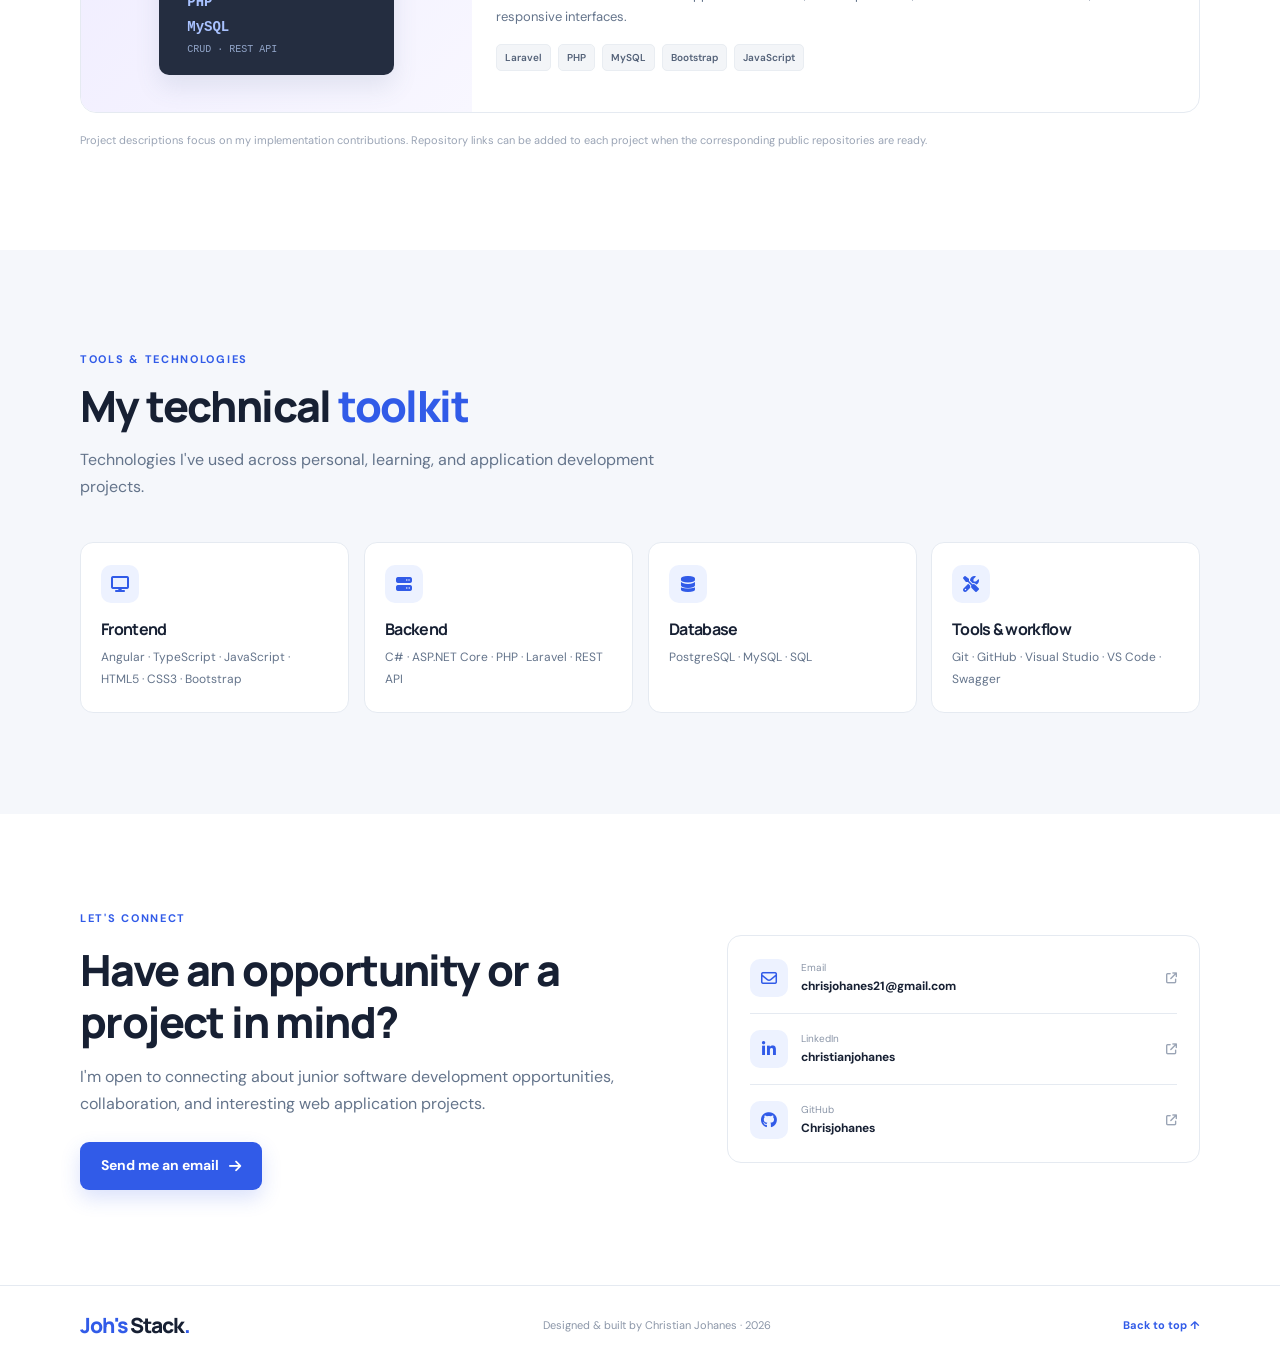
==== commit baee0113: "refactor: remove Instagram link from footer and clean up JSON-LD script" ====
--- a/index.html
+++ b/index.html
@@ -55,8 +55,7 @@
         },
         "sameAs": [
           "https://github.com/Chrisjohanes",
-          "https://www.linkedin.com/in/christianjohanes",
-          "https://www.instagram.com/johstack/"
+          "https://www.linkedin.com/in/christianjohanes"
         ]
       }
     </script>
@@ -449,15 +448,6 @@
               ><span><small>GitHub</small><strong>Chrisjohanes</strong></span
               ><i class="fa-solid fa-arrow-up-right-from-square"></i
             ></a>
-            <a
-              href="https://www.instagram.com/johstack/"
-              target="_blank"
-              rel="noopener noreferrer"
-              ><span class="contact-link-icon"
-                ><i class="fa-brands fa-instagram"></i></span
-              ><span><small>Instagram</small><strong>@johstack</strong></span
-              ><i class="fa-solid fa-arrow-up-right-from-square"></i
-            ></a>
           </div>
         </div>
       </section>
